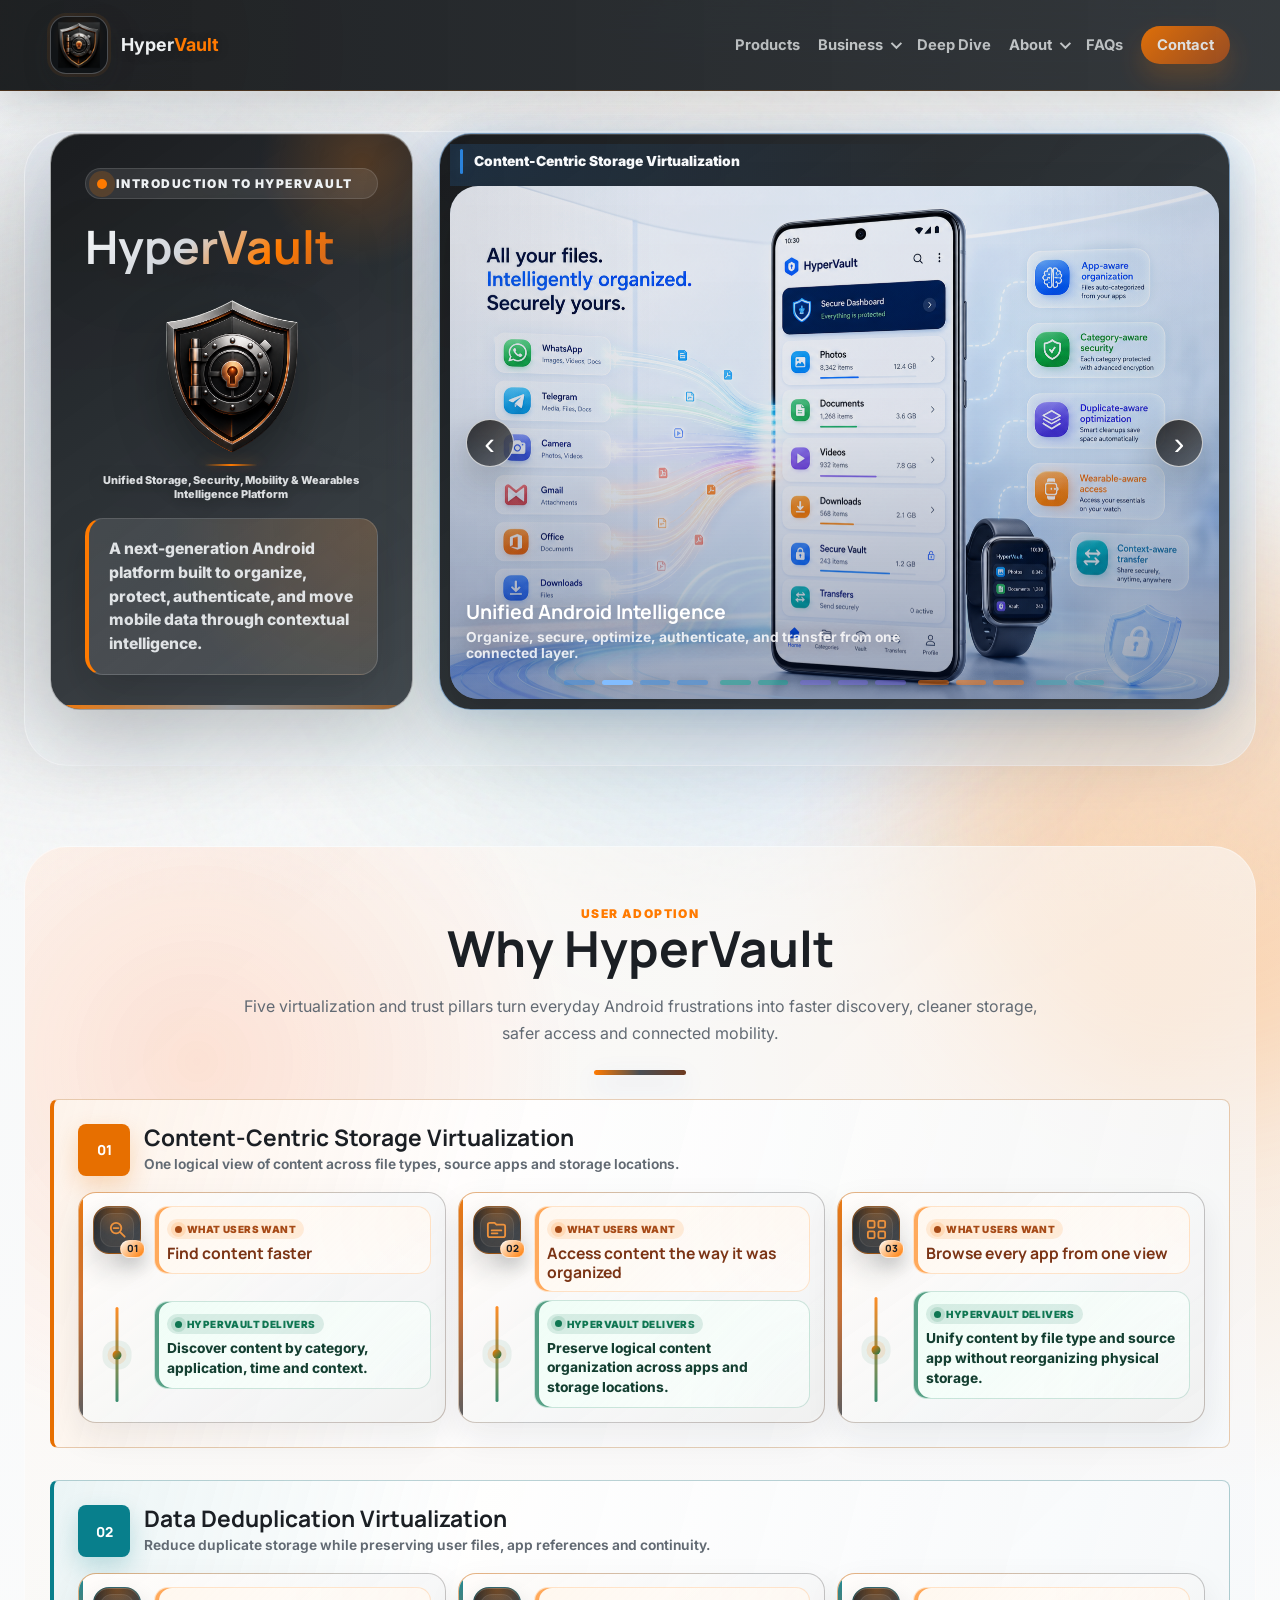
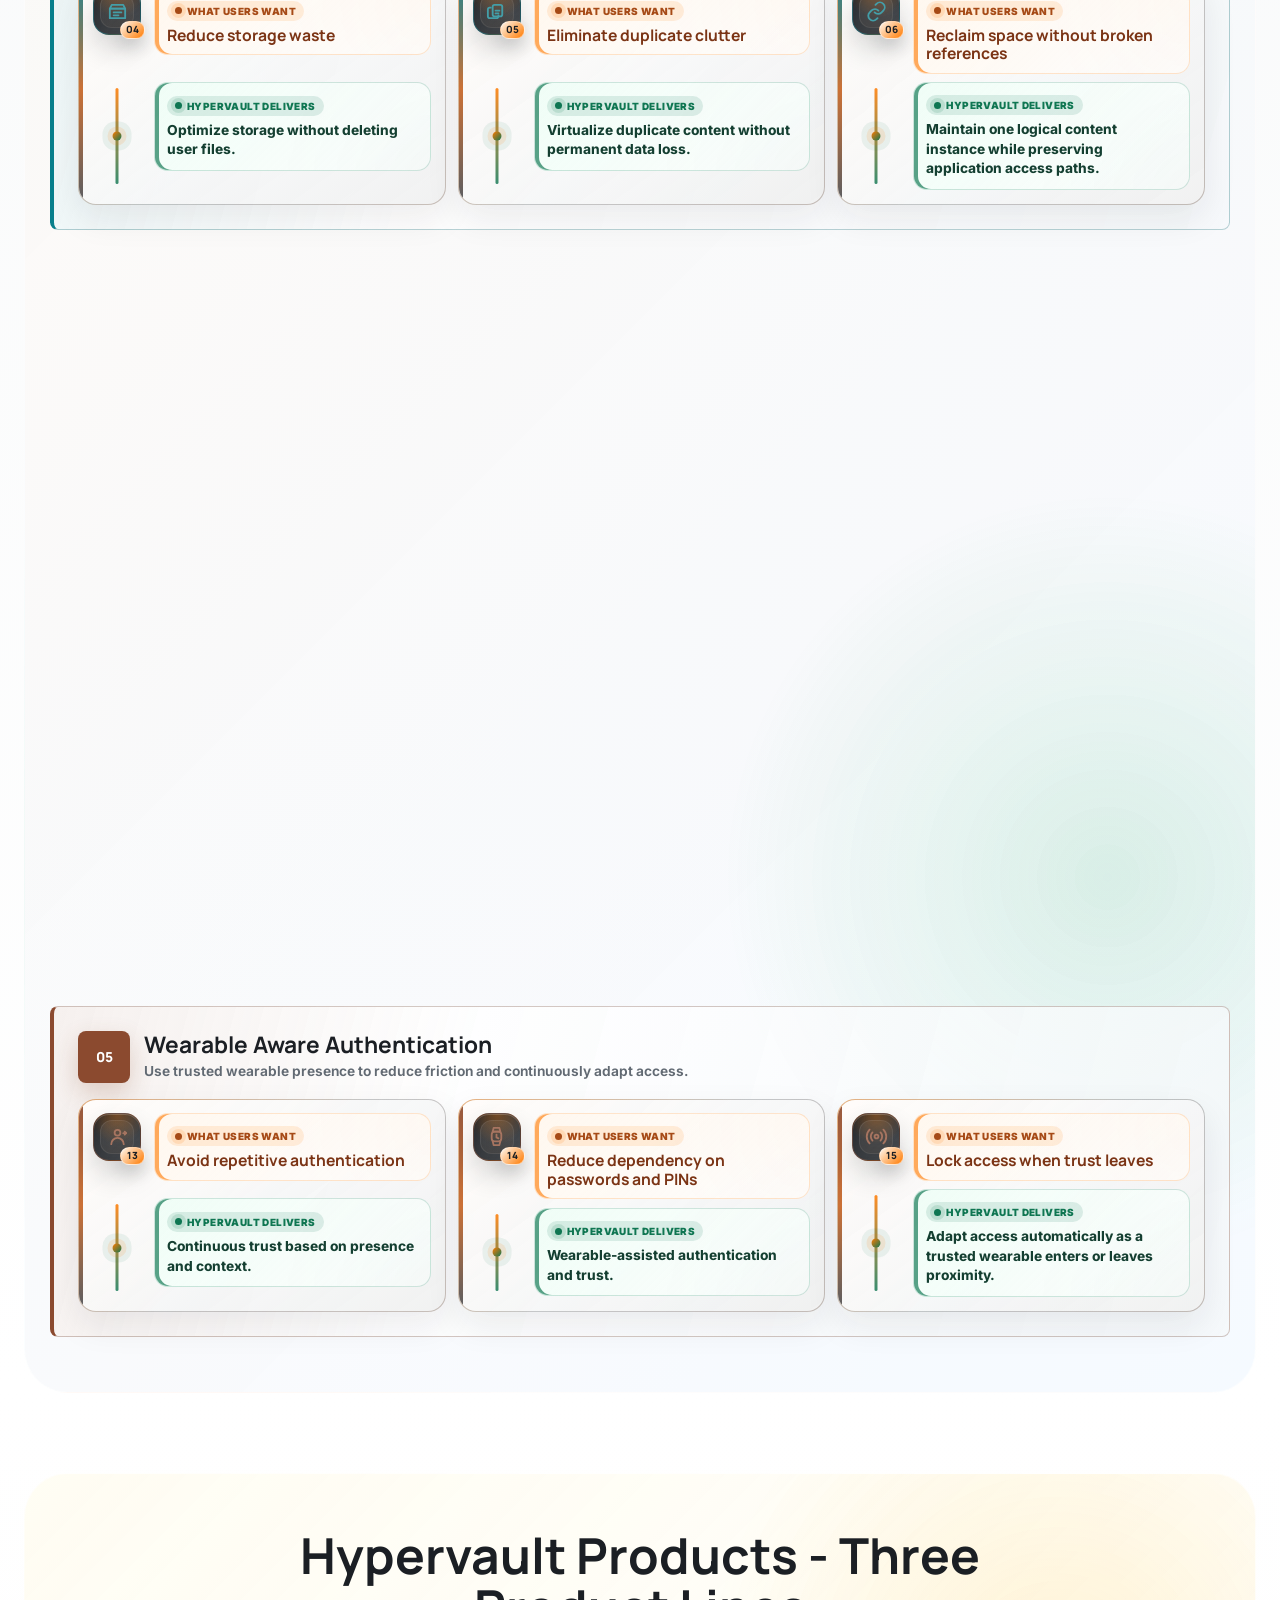
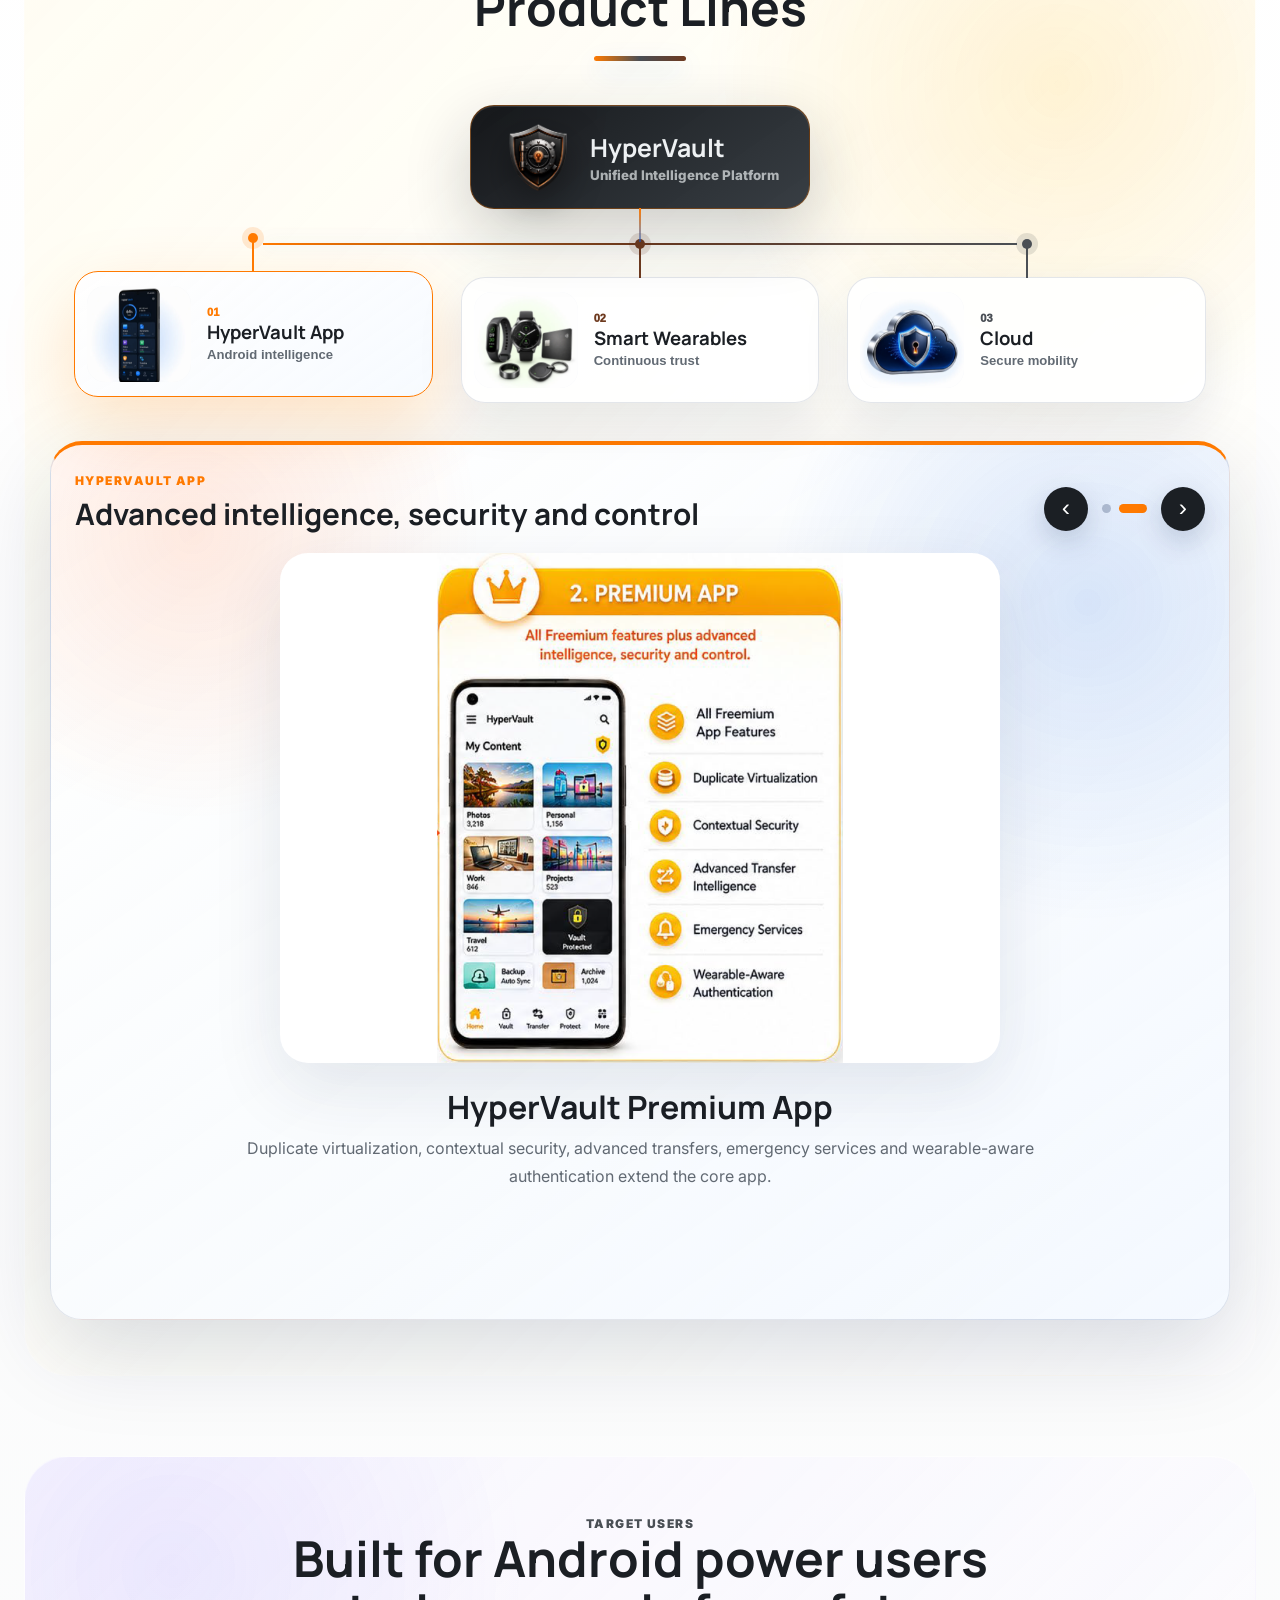
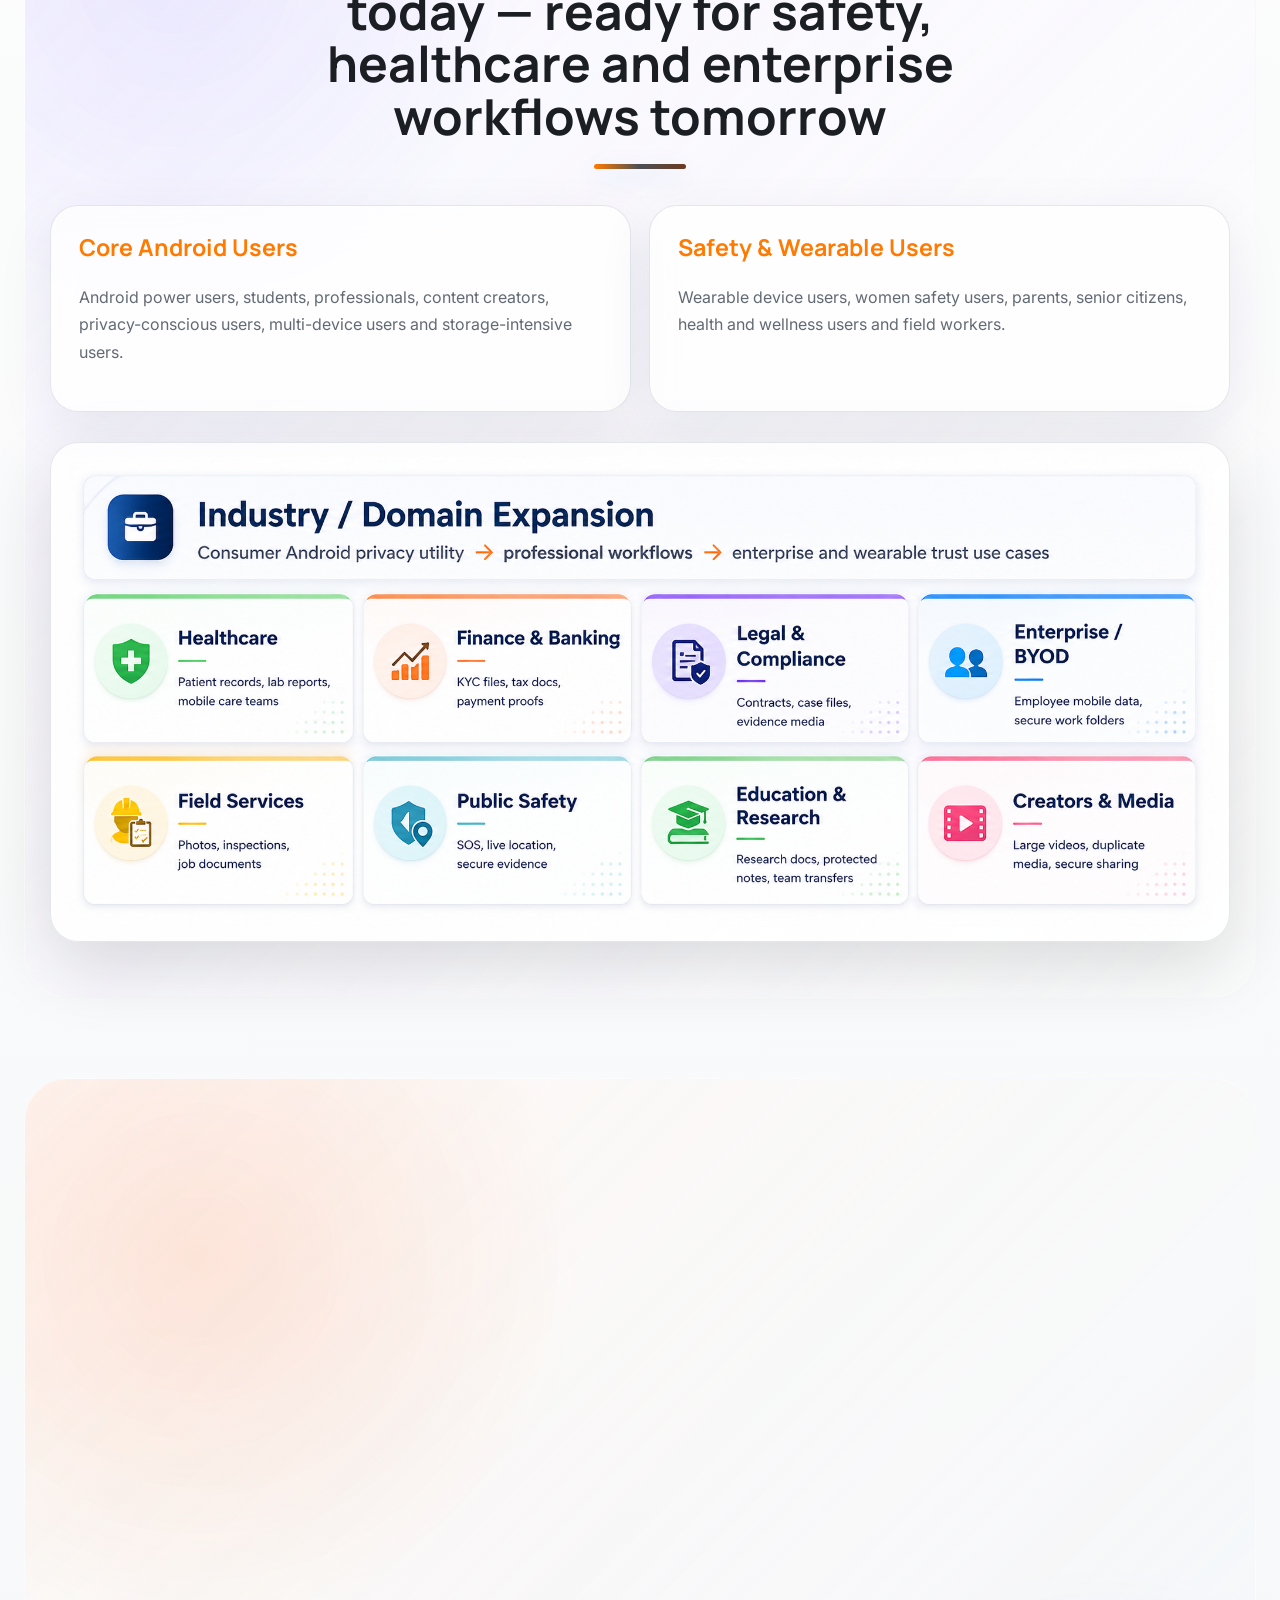
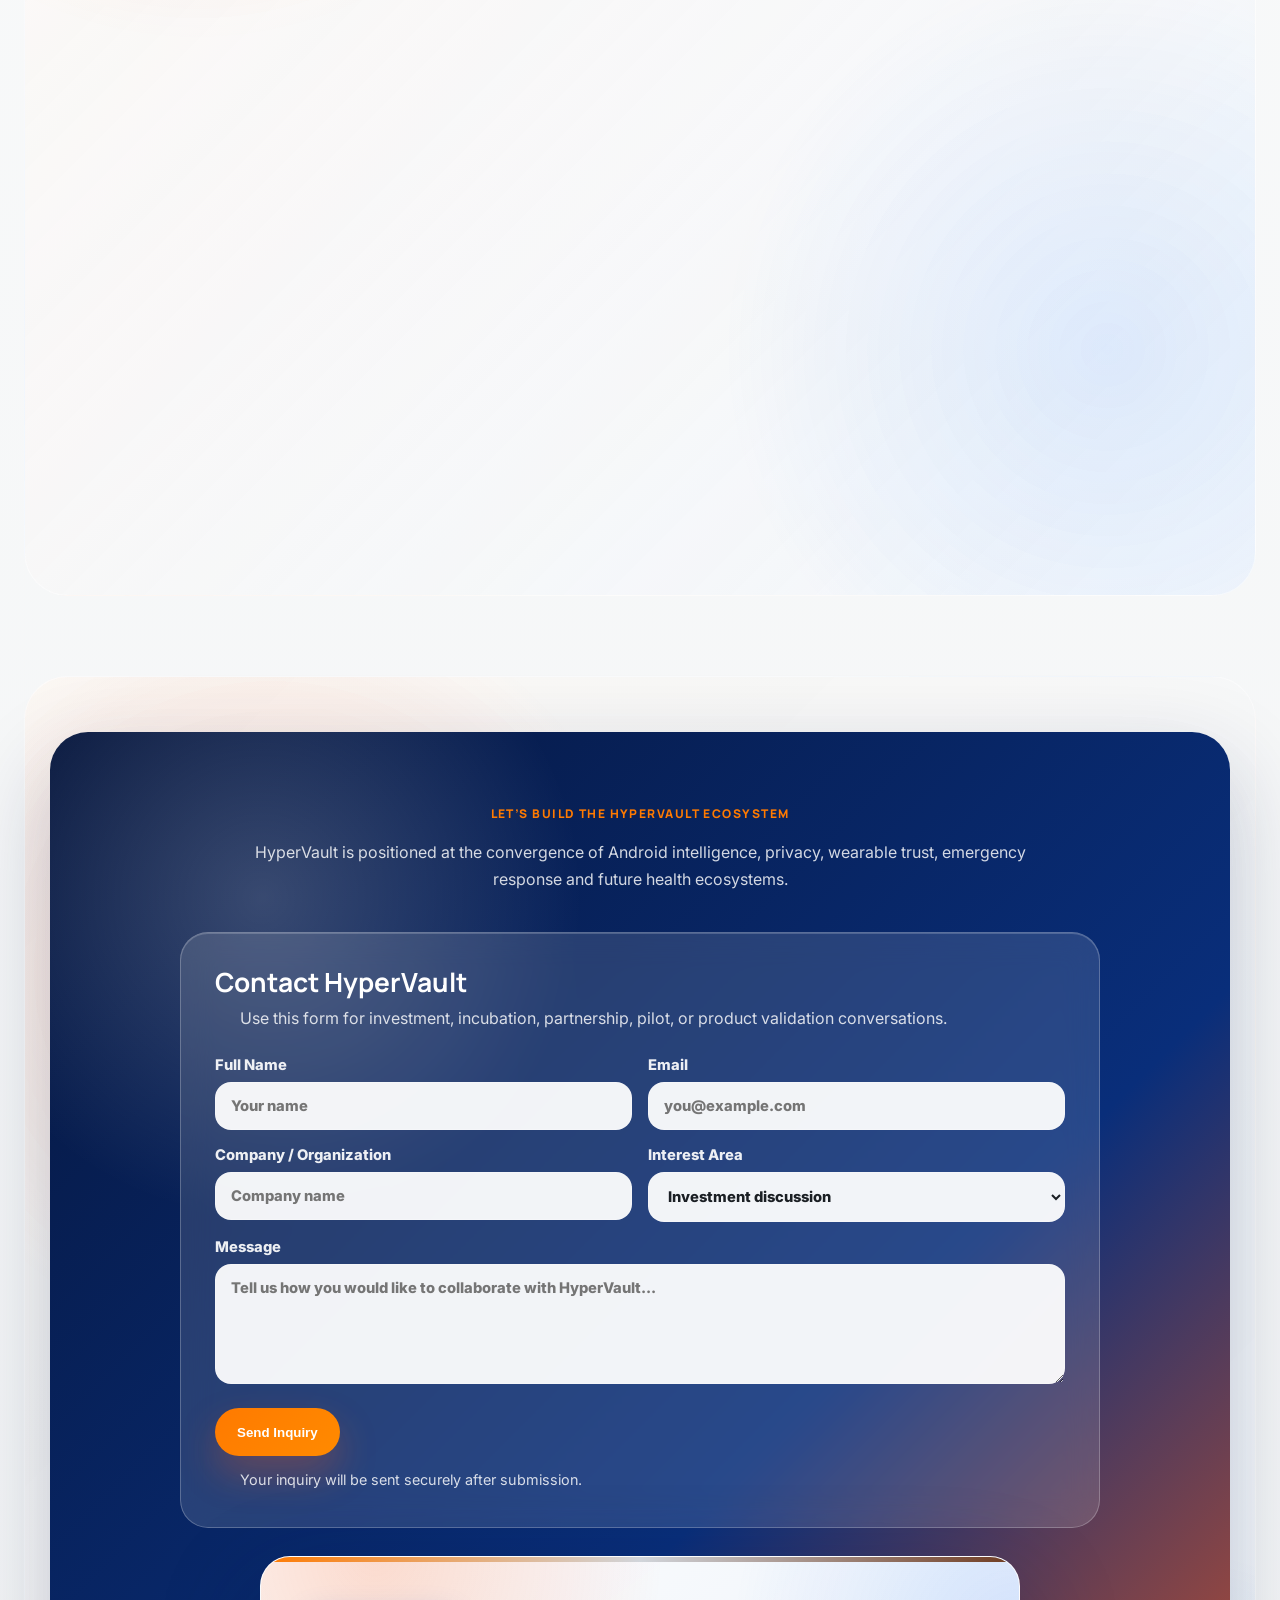
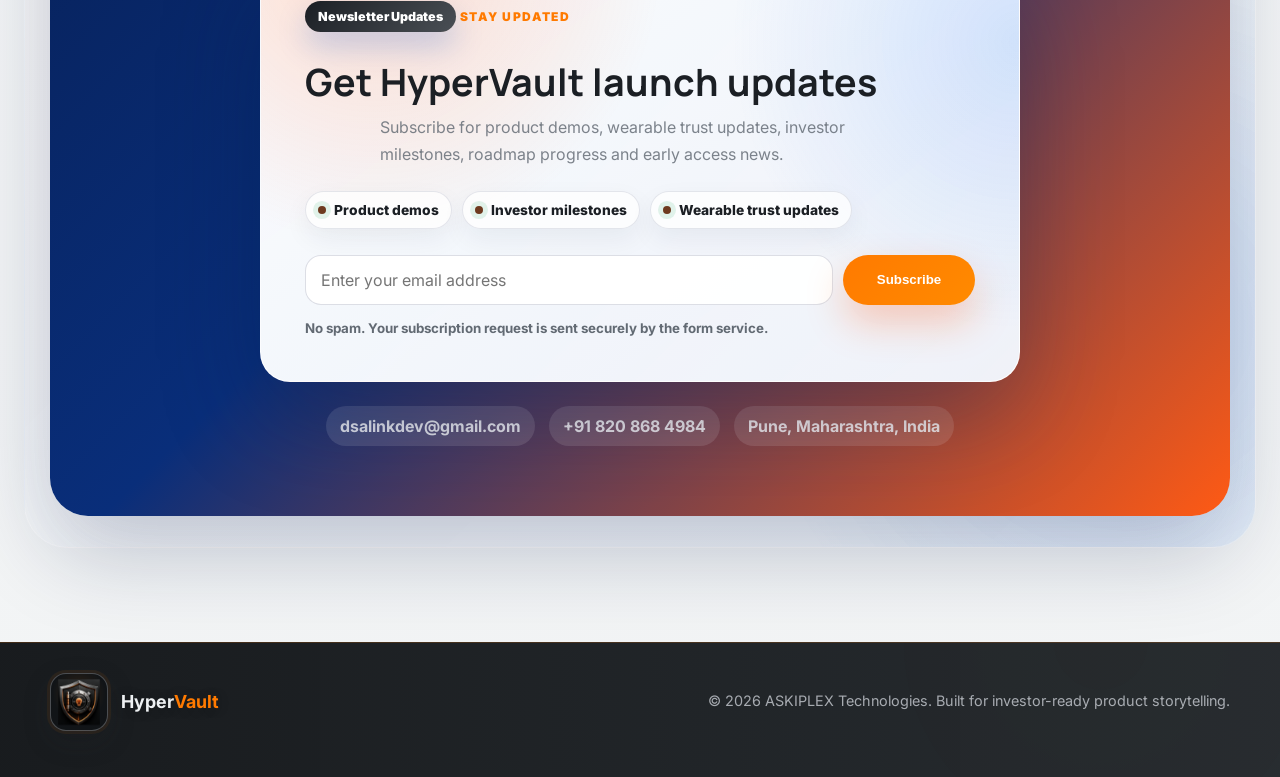
==== index.html @ c4d94394 "Hypervault slides addition and updates to product section" ====
<!DOCTYPE html>
<html lang="en">
<head>
  <meta charset="UTF-8" />
  <meta name="viewport" content="width=device-width, initial-scale=1.0" />
  <meta name="description" content="HyperVault - Intelligent Android Storage, Security, Wearable Trust & Mobility Ecosystem." />
  <title>HyperVault | Trust. Protect. Connect.</title>
  <link rel="preconnect" href="https://fonts.googleapis.com" />
  <link rel="preconnect" href="https://fonts.gstatic.com" crossorigin>
  <link rel="icon" type="image/png" href="assets/hypervault-logo-mark.png" />
  <link rel="stylesheet" href="style.css" />
</head>
<body class="home-page">
  <div id="scrollProgress" class="scroll-progress"></div>
  <div class="bg-orb orb-one"></div>
  <div class="bg-orb orb-two"></div>
  <div class="page-aurora aurora-a"></div>
  <div class="page-aurora aurora-b"></div>
  <div class="noise"></div>

  <header class="site-header" id="top">
    <nav class="nav">
      <a href="#top" class="brand" aria-label="HyperVault home">
        <span class="brand-mark"><img src="assets/hypervault-logo-mark.png" alt="" /></span>
        <span>
          <strong><span>Hyper</span><span class="brand-vault">Vault</span></strong>
        </span>
      </a>
      <button class="menu-toggle" aria-label="Open navigation" aria-expanded="false">☰</button>
      <div class="nav-links">
        <a href="#products">Products</a>
        <details class="nav-dropdown">
          <summary>
            <span>Business</span>
            <span class="nav-chevron" aria-hidden="true"></span>
          </summary>
          <div class="nav-submenu">
            <a href="business.html#market-opportunity">
              <span class="submenu-dot blue-dot"></span>
              <span>
                <strong>Market Opportunity</strong>
                <small>Software and wearables</small>
              </span>
            </a>
            <a href="business.html#business-model">
              <span class="submenu-dot green-dot"></span>
              <span>
                <strong>Business Model</strong>
                <small>Monetization path</small>
              </span>
            </a>
            <a href="business.html#investor">
              <span class="submenu-dot orange-dot"></span>
              <span>
                <strong>Investor Snapshot</strong>
                <small>Funding and progress</small>
              </span>
            </a>
          </div>
        </details>
        <a href="deep-dive.html">Deep Dive</a>
        <details class="nav-dropdown">
          <summary>
            <span>About</span>
            <span class="nav-chevron" aria-hidden="true"></span>
          </summary>
          <div class="nav-submenu">
            <a href="about.html">
              <span class="submenu-dot green-dot"></span>
              <span>
                <strong>About Us</strong>
                <small>Company vision</small>
              </span>
            </a>
            <a href="roadmap.html">
              <span class="submenu-dot blue-dot"></span>
              <span>
                <strong>Roadmap & Timeline</strong>
                <small>Milestones and plan</small>
              </span>
            </a>
            <a href="leadership.html">
              <span class="submenu-dot orange-dot"></span>
              <span>
                <strong>HyperVault - Leadership Team</strong>
                <small>Founding leadership</small>
              </span>
            </a>
            <a href="ip.html">
              <span class="submenu-dot navy-dot"></span>
              <span>
                <strong>IP · Intellectual Property</strong>
                <small>Patent portfolio</small>
              </span>
            </a>
          </div>
        </details>
        <a href="#faqs">FAQs</a>
        <a href="#contact" class="nav-cta">Contact</a>
      </div>
    </nav>
  </header>

  <main>
    <section class="hero section" aria-labelledby="hero-title">
      <div class="hero-top-grid">
      <div class="hero-copy hero-intro-stack reveal">
        <div class="hero-tech-banner">
          <div class="eyebrow hero-eyebrow">
            <span class="pulse-dot hero-pulse-dot"></span>
            Introduction to HyperVault
          </div>
          <h1 id="hero-title"><span>HyperVault</span></h1>
          <img class="hero-brand-art" src="assets/hypervault-hero-shield-transparent.png" alt="HyperVault metallic shield and secure vault emblem" />
          <p class="hero-brand-tagline">Unified Storage, Security, Mobility &amp; Wearables Intelligence Platform</p>
          <p class="hero-subheadline">A next-generation Android platform built to organize, protect, authenticate, and move mobile data through contextual intelligence.</p>
        </div>
      </div>

      <div class="hero-visual hero-carousel magic-frame reveal" data-carousel="hero">
        <div class="hero-carousel-header">
          <span data-pillar-heading aria-live="polite">Content-Centric Storage Virtualization</span>
        </div>
        <div class="hero-carousel-track">
          <article class="slide active" data-pillar="content">
            <img src="assets/pillars/hypervault-what-is-dashboard.png" alt="HyperVault mobile dashboard showing organized categories, secure vault actions, authentication, optimization, and transfer controls" />
            <div class="hero-slide-caption">
              <strong>HyperVault Pillars</strong>
              <span>Organize, secure, optimize, authenticate, and transfer from one connected layer.</span>
            </div>
          </article>
          <article class="slide" data-pillar="content">
            <img src="assets/hero/hypervault-hero-dashboard.png" alt="HyperVault mobile dashboard showing organized categories, secure vault actions, authentication, optimization, and transfer controls" />
            <div class="hero-slide-caption">
              <strong>Unified Android Intelligence</strong>
              <span>Organize, secure, optimize, authenticate, and transfer from one connected layer.</span>
            </div>
          </article>
          <article class="slide" data-pillar="security">
            <img src="assets/hero/hypervault-hero-security.png" alt="HyperVault security intelligence visual showing vault protection, trust controls, and secure access workflows" />
            <div class="hero-slide-caption">
              <strong>Security Intelligence</strong>
              <span>Protect sensitive content with contextual trust, vault behavior, and access control.</span>
            </div>
          </article>
          <article class="slide app-aware-slide" data-pillar="content">
            <img src="assets/hero/hypervault-category-app-aware-transparent.png" alt="HyperVault app-aware organization interface showing files grouped by source app and content category" />
            <div class="hero-slide-caption">
              <strong>App-aware Organization</strong>
              <span>Content is grouped by file type, source app, and daily mobile context.</span>
            </div>
          </article>
          <article class="slide smart-discovery-slide" data-pillar="content">
            <img src="assets/hero/hypervault-smart-discovery-layer.png" alt="HyperVault smart discovery layer connecting categorized files to app-source awareness, category intelligence, duplicate awareness, wearable trust, and cross-platform transfer" />
            <div class="smart-discovery-copy">
              <h3>HyperVault</h3>
              <p class="smart-discovery-value">
                <span>Smart Discovery.</span>
                <strong>Beyond Folder Browsing.</strong>
              </p>
              <p class="smart-discovery-description">AI-powered discovery that understands where files come from, what they contain, and how they connect.</p>
            </div>
            <div class="hero-slide-caption">
              <strong>From Folder Browsing to Smart File Discovery</strong>
              <span>Know where content came from, what it contains, what can be cleaned, and where it can move next.</span>
            </div>
          </article>
          <article class="slide context-intelligence-slide" data-pillar="security">
            <img src="assets/hero/hypervault-context-aware-intelligence.png" alt="HyperVault context-aware intelligence evaluating images, documents, videos, voice, communications, downloads, and people before applying trusted mobile actions" />
            <div class="smart-discovery-copy context-intelligence-copy">
              <h3>HyperVault</h3>
              <p class="smart-discovery-value">
                <span>Context-Aware Intelligence.</span>
                <strong>Makes Mobile Context-Aware.</strong>
              </p>
              <p class="smart-discovery-description">HyperVault understands content, app source, user intent, and trust signals to select safer actions for every mobile moment.</p>
            </div>
            <div class="hero-slide-caption context-intelligence-caption">
              <strong>Context-Aware Intelligence</strong>
              <span>HyperVault makes mobile context-aware by adapting protection and actions to content, source, trust, and real-time intent.</span>
            </div>
          </article>
          <article class="slide secure-transfer-slide" data-pillar="mobility">
            <div class="secure-transfer-stage">
              <div class="secure-transfer-copy">
                <h3>Category-Aware Secure</h3>
                <strong>Transfer.</strong>
                <p>Move content by category and app source with encrypted delivery across trusted mobiles and browsers.</p>
                <div class="secure-transfer-routes" aria-label="Secure transfer routes">
                  <span>Mobile → Mobile</span>
                  <span>Mobile → Browser</span>
                </div>
              </div>
              <figure class="secure-transfer-visual">
                <img src="assets/hero/hypervault-category-aware-secure-transfer-hd.png" alt="HyperVault category-aware secure transfer showing encrypted mobile-to-mobile delivery and QR-connected mobile-to-browser delivery for PDFs, office files, WhatsApp media, and secure vault files" />
              </figure>
            </div>
            <div class="hero-slide-caption secure-transfer-caption">
              <strong>Category-Aware Secure Transfer</strong>
              <span>Send the right content through the right trusted route with encryption and source context preserved.</span>
            </div>
          </article>
          <article class="slide" data-pillar="security">
            <img src="assets/hero/hypervault-category-security.png" alt="HyperVault category-aware security dashboard showing protected files and secure vault controls" />
            <div class="hero-slide-caption">
              <strong>Category-aware Security</strong>
              <span>Protection adapts around sensitive content, vault behavior, and trust state.</span>
            </div>
          </article>
          <article class="slide" data-pillar="deduplication">
            <img src="assets/hero/hypervault-category-duplicates.png" alt="HyperVault duplicate optimization interface showing duplicate groups and storage recovery insights" />
            <div class="hero-slide-caption">
              <strong>Duplicate-aware Optimization</strong>
              <span>Reduce storage waste while preserving content continuity and user confidence.</span>
            </div>
          </article>
          <article class="slide duplicate-story-slide" data-pillar="deduplication">
            <div class="duplicate-story-stage">
              <figure class="duplicate-story-visual duplicate-story-primary">
                <img src="assets/hero/hypervault-duplicates-to-trust.png" alt="HyperVault transformation from messy duplicate files and storage clutter to optimized protected content and cleaner trusted storage" />
              </figure>
              <figure class="duplicate-story-visual duplicate-story-saving">
                <span class="duplicate-saving-kicker">Storage impact</span>
                <img src="assets/hero/hypervault-duplicate-storage-saved.png" alt="HyperVault optimized storage showing duplicate use reduced from 128 GB to 42 GB and 86 GB saved" />
              </figure>
            </div>
            <div class="hero-slide-caption duplicate-story-caption">
              <strong>From Duplicate Clutter to Trusted Continuity</strong>
              <span>Reduce duplicate storage from 128 GB to 42 GB while keeping content continuously available.</span>
            </div>
          </article>
          <article class="slide" data-pillar="wearable">
            <img src="assets/hero/hypervault-category-wearable.png" alt="HyperVault wearable-aware access interface showing trusted wearable authentication and connected access signals" />
            <div class="hero-slide-caption">
              <strong>Wearable-aware Access</strong>
              <span>Use wearable trust signals for proximity, authentication, and safer access decisions.</span>
            </div>
          </article>
          <article class="slide wearable-ecosystem-slide" data-pillar="wearable">
            <div class="wearable-ecosystem-stage">
              <img src="assets/hero/hypervault-wearable-trust-emergency-transparent.png" alt="HyperVault wearable trust and emergency ecosystem showing one-tap SOS, trusted contact alerts, live location and media sharing, proximity unlock, a secure phone, smart ring and smart watch" />
            </div>
            <div class="hero-slide-caption wearable-ecosystem-caption">
              <strong>Wearable Trust &amp; Emergency Ecosystem</strong>
              <span>A trusted wearable acts like a silent security key. If the user is nearby, access becomes seamless. In an emergency, the wearable can trigger communication, evidence sharing, and location updates.</span>
            </div>
          </article>
          <article class="slide" data-pillar="mobility">
            <img src="assets/hero/hypervault-category-transfer.png" alt="HyperVault context-aware transfer screen showing secure file movement across trusted devices" />
            <div class="hero-slide-caption">
              <strong>Context-aware Transfer</strong>
              <span>Move files with structure, security context, and destination trust intact.</span>
            </div>
          </article>
          <article class="slide" data-pillar="mobility">
            <img src="assets/hero/hypervault-hero-mobility.png" alt="HyperVault mobility intelligence visual showing smart file movement, transfers, and connected device workflows" />
            <div class="hero-slide-caption">
              <strong>Mobility Intelligence</strong>
              <span>Preserve organization and trust context as content moves across devices and workflows.</span>
            </div>
          </article>
          <button class="hero-slider-arrow hero-slider-prev" type="button" aria-label="Previous HyperVault intelligence slide" data-prev>‹</button>
          <button class="hero-slider-arrow hero-slider-next" type="button" aria-label="Next HyperVault intelligence slide" data-next>›</button>
          <div class="hero-story-dots" data-dots aria-label="Jump to HyperVault Intelligence slide"></div>
        </div>
      </div>
      </div>

    </section>

    <section class="section adoption-section" aria-labelledby="adoption-title">
      <div class="section-heading centered reveal">
        <span class="eyebrow orange">User Adoption</span>
        <h2 id="adoption-title">Why HyperVault</h2>
        <p>Five virtualization and trust pillars turn everyday Android frustrations into faster discovery, cleaner storage, safer access and connected mobility.</p>
      </div>

      <svg class="icon-sprite" aria-hidden="true" focusable="false">
        <symbol id="adoption-icon-search" viewBox="0 0 24 24">
          <circle cx="10.5" cy="10.5" r="5.5"></circle>
          <path d="m15 15 4.5 4.5"></path>
          <path d="M8 10.5h5"></path>
        </symbol>
        <symbol id="adoption-icon-storage" viewBox="0 0 24 24">
          <path d="M6 5h12l2 4H4l2-4Z"></path>
          <path d="M4 9h16v10H4V9Z"></path>
          <path d="M8 13h8"></path>
          <path d="M8 16h5"></path>
        </symbol>
        <symbol id="adoption-icon-duplicate" viewBox="0 0 24 24">
          <rect x="8" y="5" width="10" height="12" rx="2"></rect>
          <path d="M6 8H5a2 2 0 0 0-2 2v7a2 2 0 0 0 2 2h7a2 2 0 0 0 2-2v-1"></path>
          <path d="M11 11h4"></path>
          <path d="M11 14h3"></path>
        </symbol>
        <symbol id="adoption-icon-shield" viewBox="0 0 24 24">
          <path d="M12 3 19 6v5c0 4.4-2.8 8.1-7 10-4.2-1.9-7-5.6-7-10V6l7-3Z"></path>
          <path d="m9 12 2 2 4-5"></path>
        </symbol>
        <symbol id="adoption-icon-trust" viewBox="0 0 24 24">
          <path d="M12 11a3 3 0 1 0 0-6 3 3 0 0 0 0 6Z"></path>
          <path d="M5.5 20a6.5 6.5 0 0 1 13 0"></path>
          <path d="M18 8.5h3"></path>
          <path d="m19.5 7 1.5 1.5-1.5 1.5"></path>
        </symbol>
        <symbol id="adoption-icon-transfer" viewBox="0 0 24 24">
          <path d="M6 7h12"></path>
          <path d="m15 4 3 3-3 3"></path>
          <path d="M18 17H6"></path>
          <path d="m9 14-3 3 3 3"></path>
        </symbol>
        <symbol id="adoption-icon-lock" viewBox="0 0 24 24">
          <rect x="5" y="10" width="14" height="10" rx="2"></rect>
          <path d="M8 10V7a4 4 0 0 1 8 0v3"></path>
          <path d="M12 14v3"></path>
        </symbol>
        <symbol id="adoption-icon-folder" viewBox="0 0 24 24">
          <path d="M3 7a2 2 0 0 1 2-2h5l2 2h7a2 2 0 0 1 2 2v9a2 2 0 0 1-2 2H5a2 2 0 0 1-2-2V7Z"></path>
          <path d="M7 13h10"></path>
          <path d="M7 16h6"></path>
        </symbol>
        <symbol id="adoption-icon-alert" viewBox="0 0 24 24">
          <path d="M12 4 3 20h18L12 4Z"></path>
          <path d="M12 9v5"></path>
          <path d="M12 17h.01"></path>
        </symbol>
        <symbol id="adoption-icon-workflow" viewBox="0 0 24 24">
          <rect x="4" y="4" width="6" height="6" rx="1.5"></rect>
          <rect x="14" y="4" width="6" height="6" rx="1.5"></rect>
          <rect x="9" y="14" width="6" height="6" rx="1.5"></rect>
          <path d="M10 7h4"></path>
          <path d="M12 10v4"></path>
        </symbol>
        <symbol id="adoption-icon-wearable" viewBox="0 0 24 24">
          <path d="M9 3h6l1 4H8l1-4Z"></path>
          <rect x="7" y="7" width="10" height="10" rx="3"></rect>
          <path d="m8 17 1 4h6l1-4"></path>
          <path d="M12 10v3l2 1"></path>
        </symbol>
        <symbol id="adoption-icon-access" viewBox="0 0 24 24">
          <path d="M2.5 12s3.5-6 9.5-6 9.5 6 9.5 6-3.5 6-9.5 6-9.5-6-9.5-6Z"></path>
          <circle cx="12" cy="12" r="3"></circle>
          <path d="m15 5 2-2"></path>
        </symbol>
        <symbol id="adoption-icon-category" viewBox="0 0 24 24">
          <rect x="3" y="3" width="7" height="7" rx="1.5"></rect>
          <rect x="14" y="3" width="7" height="7" rx="1.5"></rect>
          <rect x="3" y="14" width="7" height="7" rx="1.5"></rect>
          <rect x="14" y="14" width="7" height="7" rx="1.5"></rect>
        </symbol>
        <symbol id="adoption-icon-link" viewBox="0 0 24 24">
          <path d="M10 13a5 5 0 0 0 7.1.1l2-2a5 5 0 0 0-7.1-7.1l-1.1 1.1"></path>
          <path d="M14 11a5 5 0 0 0-7.1-.1l-2 2A5 5 0 0 0 12 20l1.1-1.1"></path>
        </symbol>
        <symbol id="adoption-icon-proximity" viewBox="0 0 24 24">
          <circle cx="12" cy="12" r="2"></circle>
          <path d="M7.8 7.8a6 6 0 0 0 0 8.4"></path>
          <path d="M16.2 7.8a6 6 0 0 1 0 8.4"></path>
          <path d="M4.8 4.8a10.2 10.2 0 0 0 0 14.4"></path>
          <path d="M19.2 4.8a10.2 10.2 0 0 1 0 14.4"></path>
        </symbol>
      </svg>

      <div class="adoption-pillars">
        <section class="adoption-pillar-group reveal" aria-labelledby="adoption-storage-title">
          <header class="adoption-pillar-heading">
            <span>01</span>
            <div><h3 id="adoption-storage-title">Content-Centric Storage Virtualization</h3><p>One logical view of content across file types, source apps and storage locations.</p></div>
          </header>
          <div class="adoption-grid">
            <article class="adoption-card reveal">
              <span class="adoption-icon" aria-hidden="true"><svg><use href="#adoption-icon-search"></use></svg><span class="adoption-number">01</span></span>
              <div><small>What users want</small><h3>Find content faster</h3></div>
              <div class="adoption-divider" aria-hidden="true"></div>
              <div><small>HyperVault delivers</small><p>Discover content by category, application, time and context.</p></div>
            </article>
            <article class="adoption-card reveal">
              <span class="adoption-icon" aria-hidden="true"><svg><use href="#adoption-icon-folder"></use></svg><span class="adoption-number">02</span></span>
              <div><small>What users want</small><h3>Access content the way it was organized</h3></div>
              <div class="adoption-divider" aria-hidden="true"></div>
              <div><small>HyperVault delivers</small><p>Preserve logical content organization across apps and storage locations.</p></div>
            </article>
            <article class="adoption-card reveal">
              <span class="adoption-icon" aria-hidden="true"><svg><use href="#adoption-icon-category"></use></svg><span class="adoption-number">03</span></span>
              <div><small>What users want</small><h3>Browse every app from one view</h3></div>
              <div class="adoption-divider" aria-hidden="true"></div>
              <div><small>HyperVault delivers</small><p>Unify content by file type and source app without reorganizing physical storage.</p></div>
            </article>
          </div>
        </section>

        <section class="adoption-pillar-group reveal" aria-labelledby="adoption-dedup-title">
          <header class="adoption-pillar-heading">
            <span>02</span>
            <div><h3 id="adoption-dedup-title">Data Deduplication Virtualization</h3><p>Reduce duplicate storage while preserving user files, app references and continuity.</p></div>
          </header>
          <div class="adoption-grid">
            <article class="adoption-card reveal">
              <span class="adoption-icon" aria-hidden="true"><svg><use href="#adoption-icon-storage"></use></svg><span class="adoption-number">04</span></span>
              <div><small>What users want</small><h3>Reduce storage waste</h3></div>
              <div class="adoption-divider" aria-hidden="true"></div>
              <div><small>HyperVault delivers</small><p>Optimize storage without deleting user files.</p></div>
            </article>
            <article class="adoption-card reveal">
              <span class="adoption-icon" aria-hidden="true"><svg><use href="#adoption-icon-duplicate"></use></svg><span class="adoption-number">05</span></span>
              <div><small>What users want</small><h3>Eliminate duplicate clutter</h3></div>
              <div class="adoption-divider" aria-hidden="true"></div>
              <div><small>HyperVault delivers</small><p>Virtualize duplicate content without permanent data loss.</p></div>
            </article>
            <article class="adoption-card reveal">
              <span class="adoption-icon" aria-hidden="true"><svg><use href="#adoption-icon-link"></use></svg><span class="adoption-number">06</span></span>
              <div><small>What users want</small><h3>Reclaim space without broken references</h3></div>
              <div class="adoption-divider" aria-hidden="true"></div>
              <div><small>HyperVault delivers</small><p>Maintain one logical content instance while preserving application access paths.</p></div>
            </article>
          </div>
        </section>

        <section class="adoption-pillar-group reveal" aria-labelledby="adoption-security-title">
          <header class="adoption-pillar-heading">
            <span>03</span>
            <div><h3 id="adoption-security-title">Contextual Security Virtualization</h3><p>Apply protection according to content sensitivity, user context and trust state.</p></div>
          </header>
          <div class="adoption-grid">
            <article class="adoption-card reveal">
              <span class="adoption-icon" aria-hidden="true"><svg><use href="#adoption-icon-shield"></use></svg><span class="adoption-number">07</span></span>
              <div><small>What users want</small><h3>Secure content without inconvenience</h3></div>
              <div class="adoption-divider" aria-hidden="true"></div>
              <div><small>HyperVault delivers</small><p>Protect content without breaking gallery and application workflows.</p></div>
            </article>
            <article class="adoption-card reveal">
              <span class="adoption-icon" aria-hidden="true"><svg><use href="#adoption-icon-lock"></use></svg><span class="adoption-number">08</span></span>
              <div><small>What users want</small><h3>Protect sensitive content automatically</h3></div>
              <div class="adoption-divider" aria-hidden="true"></div>
              <div><small>HyperVault delivers</small><p>Context-aware security and access control.</p></div>
            </article>
            <article class="adoption-card reveal">
              <span class="adoption-icon" aria-hidden="true"><svg><use href="#adoption-icon-access"></use></svg><span class="adoption-number">09</span></span>
              <div><small>What users want</small><h3>Stay protected while keeping content accessible</h3></div>
              <div class="adoption-divider" aria-hidden="true"></div>
              <div><small>HyperVault delivers</small><p>Security without hiding, relocating or isolating files.</p></div>
            </article>
          </div>
        </section>

        <section class="adoption-pillar-group reveal" aria-labelledby="adoption-mobility-title">
          <header class="adoption-pillar-heading">
            <span>04</span>
            <div><h3 id="adoption-mobility-title">Data Mobility Virtualization</h3><p>Move content and emergency context across trusted destinations without losing structure.</p></div>
          </header>
          <div class="adoption-grid">
            <article class="adoption-card reveal">
              <span class="adoption-icon" aria-hidden="true"><svg><use href="#adoption-icon-transfer"></use></svg><span class="adoption-number">10</span></span>
              <div><small>What users want</small><h3>Move content without losing context</h3></div>
              <div class="adoption-divider" aria-hidden="true"></div>
              <div><small>HyperVault delivers</small><p>Preserve content relationships during transfers.</p></div>
            </article>
            <article class="adoption-card reveal">
              <span class="adoption-icon" aria-hidden="true"><svg><use href="#adoption-icon-alert"></use></svg><span class="adoption-number">11</span></span>
              <div><small>What users want</small><h3>Get help quickly during emergencies</h3></div>
              <div class="adoption-divider" aria-hidden="true"></div>
              <div><small>HyperVault delivers</small><p>One-tap emergency activation and automated communication.</p></div>
            </article>
            <article class="adoption-card reveal">
              <span class="adoption-icon" aria-hidden="true"><svg><use href="#adoption-icon-workflow"></use></svg><span class="adoption-number">12</span></span>
              <div><small>What users want</small><h3>Avoid switching between apps in emergencies</h3></div>
              <div class="adoption-divider" aria-hidden="true"></div>
              <div><small>HyperVault delivers</small><p>Automate evidence collection, location sharing and notifications as one workflow.</p></div>
            </article>
          </div>
        </section>

        <section class="adoption-pillar-group reveal" aria-labelledby="adoption-wearable-title">
          <header class="adoption-pillar-heading">
            <span>05</span>
            <div><h3 id="adoption-wearable-title">Wearable Aware Authentication</h3><p>Use trusted wearable presence to reduce friction and continuously adapt access.</p></div>
          </header>
          <div class="adoption-grid">
            <article class="adoption-card reveal">
              <span class="adoption-icon" aria-hidden="true"><svg><use href="#adoption-icon-trust"></use></svg><span class="adoption-number">13</span></span>
              <div><small>What users want</small><h3>Avoid repetitive authentication</h3></div>
              <div class="adoption-divider" aria-hidden="true"></div>
              <div><small>HyperVault delivers</small><p>Continuous trust based on presence and context.</p></div>
            </article>
            <article class="adoption-card reveal">
              <span class="adoption-icon" aria-hidden="true"><svg><use href="#adoption-icon-wearable"></use></svg><span class="adoption-number">14</span></span>
              <div><small>What users want</small><h3>Reduce dependency on passwords and PINs</h3></div>
              <div class="adoption-divider" aria-hidden="true"></div>
              <div><small>HyperVault delivers</small><p>Wearable-assisted authentication and trust.</p></div>
            </article>
            <article class="adoption-card reveal">
              <span class="adoption-icon" aria-hidden="true"><svg><use href="#adoption-icon-proximity"></use></svg><span class="adoption-number">15</span></span>
              <div><small>What users want</small><h3>Lock access when trust leaves</h3></div>
              <div class="adoption-divider" aria-hidden="true"></div>
              <div><small>HyperVault delivers</small><p>Adapt access automatically as a trusted wearable enters or leaves proximity.</p></div>
            </article>
          </div>
        </section>
      </div>
    </section>

    <section class="section products" id="products">
      <div class="section-heading centered reveal">
        <h2>Hypervault Products - Three Product Lines</h2>
      </div>

      <div class="product-ecosystem-shell reveal" data-product-ecosystem>
        <div class="ecosystem-hierarchy" aria-label="HyperVault product hierarchy">
          <div class="ecosystem-root">
            <span class="ecosystem-root-mark"><img src="assets/hypervault-hero-shield-transparent.png" alt="" /></span>
            <span><strong>HyperVault</strong><small>Unified Intelligence Platform</small></span>
          </div>
          <div class="ecosystem-branches" role="tablist" aria-label="Product ecosystem categories">
            <button class="ecosystem-branch active" type="button" role="tab" aria-selected="true" aria-controls="product-panel-app" id="product-tab-app" data-product-tab="app">
              <span class="ecosystem-node-media"><img src="assets/products/hierarchy/hypervault-app-phone.webp" alt="HyperVault Android app displayed on a mobile phone" /></span>
              <span class="ecosystem-node-copy"><small>01</small><strong>HyperVault App</strong><span>Android intelligence</span></span>
            </button>
            <button class="ecosystem-branch" type="button" role="tab" aria-selected="false" aria-controls="product-panel-wearables" id="product-tab-wearables" data-product-tab="wearables">
              <span class="ecosystem-node-media"><img src="assets/products/hierarchy/smart-wearables.webp" alt="Collection of smart wearable devices including a ring, band, watch, card and keychain" /></span>
              <span class="ecosystem-node-copy"><small>02</small><strong>Smart Wearables</strong><span>Continuous trust</span></span>
            </button>
            <button class="ecosystem-branch" type="button" role="tab" aria-selected="false" aria-controls="product-panel-cloud" id="product-tab-cloud" data-product-tab="cloud">
              <span class="ecosystem-node-media"><img src="assets/products/hierarchy/secure-cloud.webp" alt="Secure cloud storage symbol with integrated shield protection" /></span>
              <span class="ecosystem-node-copy"><small>03</small><strong>Cloud</strong><span>Secure mobility</span></span>
            </button>
          </div>
        </div>

        <div class="ecosystem-panels">
          <section class="ecosystem-panel active" id="product-panel-app" role="tabpanel" aria-labelledby="product-tab-app" data-product-panel="app">
            <div class="product-line-carousel product-category-carousel magic-frame" data-carousel="product-line">
              <div class="product-line-header">
                <div><span class="eyebrow orange">HyperVault App</span><h3>Android storage intelligence for every stage of the user journey</h3></div>
                <div class="carousel-controls compact"><button aria-label="Previous HyperVault App slide" data-prev>‹</button><div class="dots" data-dots></div><button aria-label="Next HyperVault App slide" data-next>›</button></div>
              </div>
              <div class="carousel-track product-line-track">
                <article class="slide active product-line-slide" data-product-category="HyperVault App" data-product-subtitle="Essential organization, discovery and file mobility">
                  <img src="assets/hd/products/hypervault-freemium-app.png" alt="HyperVault Freemium Android app product capabilities" />
                  <div class="slide-copy"><h3>HyperVault Freemium App</h3><p>Content-centric exploration, file management, organization and essential transfer tools create an accessible starting point for every Android user.</p></div>
                </article>
                <article class="slide product-line-slide" data-product-category="HyperVault App" data-product-subtitle="Advanced intelligence, security and control">
                  <img src="assets/hd/products/hypervault-premium-app.png" alt="HyperVault Premium Android app product capabilities" />
                  <div class="slide-copy"><h3>HyperVault Premium App</h3><p>Duplicate virtualization, contextual security, advanced transfers, emergency services and wearable-aware authentication extend the core app.</p></div>
                </article>

              </div>
            </div>
          </section>

          <section class="ecosystem-panel" id="product-panel-wearables" role="tabpanel" aria-labelledby="product-tab-wearables" data-product-panel="wearables" hidden>
            <div class="product-line-carousel product-category-carousel magic-frame" data-carousel="product-line">
              <div class="product-line-header">
                <div><span class="eyebrow green">Wearable Product Line</span><h3>Trust devices designed for real-world access, safety and continuity</h3></div>
                <div class="carousel-controls compact"><button aria-label="Previous wearable product slide" data-prev>‹</button><div class="dots" data-dots></div><button aria-label="Next wearable product slide" data-next>›</button></div>
              </div>
              <div class="carousel-track product-line-track">
                <article class="slide active product-line-slide" data-product-category="Wearable Product Line" data-product-subtitle="Secure, discreet and always with the user"><img src="assets/hd/product-line/smart-ring.png" alt="HyperVault Smart Rings for secure discreet wearable trust" /><div class="slide-copy"><h3>Smart Rings</h3><p>Discreet wearable trust for everyday authentication, proximity intelligence and emergency activation moments.</p></div></article>
                <article class="slide product-line-slide" data-product-category="Wearable Product Line" data-product-subtitle="Continuous authentication and health-aware trust"><img src="assets/hd/product-line/smart-bands.png" alt="HyperVault Smart Bands for continuous authentication" /><div class="slide-copy"><h3>Smart Bands</h3><p>Continuous authentication and health-aware trust signals for users who need always-on wearable context.</p></div></article>
                <article class="slide product-line-slide" data-product-category="Wearable Product Line" data-product-subtitle="Real-time alerts, trusted actions and quick response"><img src="assets/hd/product-line/smart-watches.png" alt="HyperVault Smart Watches for alerts and trusted actions" /><div class="slide-copy"><h3>Smart Watches</h3><p>Real-time alerts, trusted actions and quick response surfaces for safety, access and contextual intelligence.</p></div></article>
                <article class="slide product-line-slide" data-product-category="Wearable Product Line" data-product-subtitle="Always-with-you trusted access"><img src="assets/hd/product-line/smart-keychains.png" alt="HyperVault Smart Keychains for one-tap trusted access" /><div class="slide-copy"><h3>Smart Keychains</h3><p>One-tap access, fallback authentication and simple emergency trigger patterns in an always-with-you form.</p></div></article>
                <article class="slide product-line-slide" data-product-category="Wearable Product Line" data-product-subtitle="Tap-to-authenticate secure access"><img src="assets/hd/product-line/smart-cards.png" alt="HyperVault Smart Cards for tap-to-authenticate access" /><div class="slide-copy"><h3>Smart Cards</h3><p>Tap-to-authenticate secure access for individuals, teams and enterprise-ready trust workflows.</p></div></article>
              </div>
            </div>
          </section>

          <section class="ecosystem-panel" id="product-panel-cloud" role="tabpanel" aria-labelledby="product-tab-cloud" data-product-panel="cloud" hidden>
            <div class="product-line-carousel product-category-carousel magic-frame" data-carousel="product-line">
              <div class="product-line-header">
                <div><span class="eyebrow blue">Cloud &amp; Mobility</span><h3>Secure continuity across cloud, connected storage and portable access</h3></div>
                <div class="carousel-controls compact"><button aria-label="Previous Cloud product slide" data-prev>‹</button><div class="dots" data-dots></div><button aria-label="Next Cloud product slide" data-next>›</button></div>
              </div>
              <div class="carousel-track product-line-track">
<!--                 <article class="slide active product-line-slide" data-product-category="HyperVault Cloud" data-product-subtitle="Context-aware synchronization and enterprise readiness"><img src="assets/hypervault-ecosystem-solution.png" alt="HyperVault Cloud and enterprise readiness ecosystem" /><div class="slide-copy"><h3>HyperVault Cloud</h3><p>Context-aware synchronization preserves organization, protection and trusted access as content moves beyond the device.</p></div></article>
 -->                <article class="slide product-line-slide" data-product-category="HyperVault Drive" data-product-subtitle="Secure cloud storage and smart access"><img src="assets/hd/product-line/HyperVault_Drive.png" alt="HyperVault Drive secure cloud storage and smart access" /><div class="slide-copy"><h3>HyperVault Drive</h3><p>Secure connected storage for mobile content, synchronized across devices and trusted workflows.</p></div></article>
                <article class="slide product-line-slide" data-product-category="HyperVault USB Drive Stick" data-product-subtitle="Portable. Secure. Always with you."><img src="assets/hd/product-line/HyperVault_usb_drive_stick.png" alt="HyperVault USB Drive Stick secure portable storage" /><div class="slide-copy"><h3>HyperVault USB Drive Stick</h3><p>Portable secure storage for important Android files, trusted mobility and dependable offline access.</p></div></article>
              </div>
            </div>
          </section>
        </div>
      </div>
    </section>

    <section class="section target" id="users">
      <div class="section-heading centered reveal">
        <span class="eyebrow blue">Target Users</span>
        <h2>Built for Android power users today — ready for safety, healthcare and enterprise workflows tomorrow</h2>
      </div>
      <div class="target-layout">
        <div class="target-card reveal">
          <h3>Core Android Users</h3>
          <p>Android power users, students, professionals, content creators, privacy-conscious users, multi-device users and storage-intensive users.</p>
        </div>
        <div class="target-card reveal">
          <h3>Safety & Wearable Users</h3>
          <p>Wearable device users, women safety users, parents, senior citizens, health and wellness users and field workers.</p>
        </div>
      </div>
      <div class="wide-image magic-frame reveal">
        <img src="assets/hd/industry-or-domain-expansion.png" alt="HyperVault industry and domain expansion segments" />
      </div>
    </section>


    <section class="section faqs" id="faqs">
      <div class="section-heading centered reveal">
        <span class="eyebrow orange">FAQs</span>
        <h3>Investor-ready answers for HyperVault, Emergency Intelligence and competitive defense</h3>
        <p>
          These answers summarize the detailed handbook material into a concise web FAQ. Download the full PDFs for deeper diligence, technical context and investor-facing responses.
        </p>
      </div>

      <div class="faq-downloads reveal" aria-label="Download detailed FAQ PDFs">
        <a class="download-card" href="assets/downloads/emergency-intelligence-platform-faq.pdf" download>
          <span>Emergency Intelligence PDF</span>
          <strong>Download Emergency Intelligence Platform FAQ</strong>
          <small>Emergency response coordination, reliability, activation, wearables and safety workflows.</small>
        </a>
        <a class="download-card" href="assets/downloads/hypervault-competitive-defense-handbook.pdf" download>
          <span>Competitive Defense PDF</span>
          <strong>Download Competitive Defense Handbook</strong>
          <small>Category positioning, competition, defensibility, market education and Trust Intelligence strategy.</small>
        </a>
      </div>

      <div class="faq-grid reveal">
        <details class="faq-item" open>
          <summary>What is HyperVault in one sentence?</summary>
          <p>HyperVault is a Trust Intelligence platform that connects storage, duplicate optimization, contextual security, emergency response and wearable trust into one Android-first ecosystem.</p>
        </details>
        <details class="faq-item">
          <summary>Why does HyperVault not fit into a single competitor category?</summary>
          <p>Most competitors solve one isolated problem such as storage, security, emergency alerts or wearables. HyperVault connects these domains through a common trust architecture, so its real competition is the collection of disconnected point solutions users rely on today.</p>
        </details>
        <details class="faq-item">
          <summary>Is HyperVault only a file manager or storage app?</summary>
          <p>No. Storage Intelligence and Duplicate Virtualization are important pillars, but they are part of a broader system that also includes Security Intelligence, Trust Intelligence, Emergency Intelligence and Wearable Trust.</p>
        </details>
        <details class="faq-item">
          <summary>What problem does Emergency Intelligence solve?</summary>
          <p>The problem is not simply emergency notification. The larger problem is emergency response coordination: location sharing, evidence preservation, communication retries, trusted-contact escalation and context-aware actions during a short response window.</p>
        </details>
        <details class="faq-item">
          <summary>How is this different from a panic button or SOS app?</summary>
          <p>Traditional SOS apps usually trigger a single alert or predefined action. HyperVault is designed around orchestration, using multiple workflows and trust signals so emergency handling is more resilient than a single button press.</p>
        </details>
        <details class="faq-item">
          <summary>Does HyperVault replace government emergency services?</summary>
          <p>No. HyperVault is a complementary layer. Government services respond to emergencies, while HyperVault helps the user activate workflows, notify trusted contacts, preserve useful context and coordinate response actions more effectively.</p>
        </details>
        <details class="faq-item">
          <summary>What happens if connectivity, GPS, Bluetooth or wearable access fails?</summary>
          <p>HyperVault is designed around graceful degradation rather than perfect conditions. Wearables and connectivity are useful signals, not single dependencies. Local actions, fallback workflows, retries and synchronization after connectivity returns are part of the resilience model.</p>
        </details>
        <details class="faq-item">
          <summary>Why include wearables in the ecosystem?</summary>
          <p>Wearables extend trust beyond the phone. A ring, band, watch, card or keychain can become an additional trust endpoint for proximity, activation, authentication and emergency workflows while the software platform remains the core product.</p>
        </details>
        <details class="faq-item">
          <summary>How does HyperVault reduce adoption risk?</summary>
          <p>Emergency features may be used rarely, so HyperVault pairs them with daily-use capabilities such as storage intelligence, duplicate optimization, secure content handling and transfer intelligence. This helps keep the platform relevant even when emergency mode is not active.</p>
        </details>
        <details class="faq-item">
          <summary>What is HyperVault's competitive thesis?</summary>
          <p>Users currently manage trust-related problems with multiple disconnected products. HyperVault's thesis is that these experiences become more valuable when integrated into a single Trust Intelligence platform.</p>
        </details>
      </div>
    </section>


    <section class="section cta" id="contact">
      <div class="cta-card reveal">
        <h2 class="eyebrow orange">Let’s Build the HyperVault Ecosystem</h2>
        <p>HyperVault is positioned at the convergence of Android intelligence, privacy, wearable trust, emergency response and future health ecosystems.</p>

        <form class="contact-form" id="contactForm" action="https://formsubmit.co/contactshashank@gmail.com" method="POST">
          <input type="hidden" name="_subject" value="New HyperVault contact form inquiry" />
          <input type="hidden" name="_template" value="table" />
          <input type="hidden" name="_captcha" value="false" />
          <input type="hidden" name="_next" class="form-next-url" value="" />
          <input type="hidden" name="Source Page" value="HyperVault GitHub Pages website" />
          <input type="hidden" name="_autoresponse" value="Thank you for contacting HyperVault. We have received your inquiry and will get back to you shortly." />
          <div class="form-heading">
            <h3>Contact HyperVault</h3>
            <p>Use this form for investment, incubation, partnership, pilot, or product validation conversations.</p>
          </div>
          <div class="form-grid">
            <label>
              Full Name
              <input type="text" name="name" placeholder="Your name" required />
            </label>
            <label>
              Email
              <input type="email" name="email" placeholder="you@example.com" required />
            </label>
            <label>
              Company / Organization
              <input type="text" name="company" placeholder="Company name" />
            </label>
            <label>
              Interest Area
              <select name="interest">
                <option>Investment discussion</option>
                <option>Incubation support</option>
                <option>Strategic partnership</option>
                <option>Product pilot</option>
                <option>Media / analyst inquiry</option>
              </select>
            </label>
            <label class="full">
              Message
              <textarea name="message" rows="5" placeholder="Tell us how you would like to collaborate with HyperVault..." required></textarea>
            </label>
          </div>
          <button class="btn primary" type="submit">Send Inquiry</button>
          <p class="form-note" id="formNote">Your inquiry will be sent securely after submission.</p>
        </form>

        <div class="newsletter-card contact-newsletter reveal" aria-labelledby="newsletterTitle">
          <span class="newsletter-badge">Newsletter Updates</span>
          <span class="eyebrow orange">Stay Updated</span>
          <h2 id="newsletterTitle">Get HyperVault launch updates</h2>
          <p>Subscribe for product demos, wearable trust updates, investor milestones, roadmap progress and early access news.</p>
          <div class="newsletter-perks" aria-label="Newsletter highlights">
            <span>Product demos</span>
            <span>Investor milestones</span>
            <span>Wearable trust updates</span>
          </div>
          <form id="newsletterForm" class="newsletter-form" action="https://formsubmit.co/contactshashank@gmail.com" method="POST">
            <input type="hidden" name="_subject" value="New HyperVault newsletter subscription" />
            <input type="hidden" name="_template" value="table" />
            <input type="hidden" name="_captcha" value="false" />
            <input type="hidden" name="_next" class="form-next-url" value="" />
            <input type="hidden" name="Form Type" value="Newsletter Subscription" />
            <input type="hidden" name="Source Page" value="HyperVault GitHub Pages website" />
            <input type="email" name="email" placeholder="Enter your email address" autocomplete="email" required />
            <button class="btn primary" type="submit">Subscribe</button>
          </form>
          <small id="newsletterNote">No spam. Your subscription request is sent securely by the form service.</small>
        </div>
        <div class="contact-meta">
          <span>dsalinkdev@gmail.com</span>
          <span>+91 820 868 4984</span>
          <span>Pune, Maharashtra, India</span>
        </div>
      </div>

    </section>

  </main>

  <footer class="footer">
    <a href="#top" class="brand">
      <span class="brand-mark"><img src="assets/hypervault-logo-mark.png" alt="" /></span>
      <span><strong><span>Hyper</span><span class="brand-vault">Vault</span></strong></span>
    </a>
    <p>© 2026 ASKIPLEX Technologies. Built for investor-ready product storytelling.</p>
  </footer>


  <button class="top-button" id="topButton" aria-label="Go to top">↑</button>

  <div class="image-lightbox" id="imageLightbox" aria-hidden="true">
    <div class="image-lightbox-panel" role="dialog" aria-modal="true" aria-labelledby="imageLightboxTitle">
      <button class="image-lightbox-close" id="imageLightboxClose" type="button" aria-label="Close image preview">×</button>
      <img id="imageLightboxImg" alt="" />
      <div class="image-lightbox-caption" id="imageLightboxTitle"></div>
    </div>
  </div>

  <script src="script.js"></script>
</body>
</html>
---- style.css ----
@import url('https://fonts.googleapis.com/css2?family=Inter:wght@400;500;600;700;800;900&family=Manrope:wght@500;600;700;800&display=swap');

:root {
  --navy: #1b1f24;
  --blue: #4a4f55;
  --electric: #d1d5db;
  --orange: #ff7a00;
  --green: #6e3a1f;
  --copper: #c76525;
  --text: #1b1f24;
  --muted: #626a73;
  --line: rgba(27, 31, 36, .14);
  --glass: rgba(255, 255, 255, .78);
  --shadow: 0 24px 70px rgba(27, 31, 36, .15);
  --radius: 28px;
  --display: Manrope, Inter, system-ui, -apple-system, BlinkMacSystemFont, "Segoe UI", sans-serif;
}

* {
  box-sizing: border-box;
}

html {
  scroll-behavior: smooth;
}

body {
  margin: 0;
  font-family: Inter, system-ui, -apple-system, BlinkMacSystemFont, "Segoe UI", sans-serif;
  color: var(--text);
  background:
    radial-gradient(circle at 20% 0%, rgba(209, 213, 219, .34), transparent 28rem),
    radial-gradient(circle at 90% 12%, rgba(255, 122, 0, .16), transparent 28rem),
    linear-gradient(180deg, #f4f6f7 0%, #ffffff 34%, #f2f4f5 100%);
  overflow-x: hidden;
}

img {
  max-width: 100%;
  display: block;
  image-rendering: auto;
  backface-visibility: hidden;
}

a {
  color: inherit;
  text-decoration: none;
}

.thanks-page {
  min-height: 100vh;
}

.thanks-screen {
  min-height: 100vh;
  display: grid;
  place-items: center;
  padding: 28px;
}

.thanks-card {
  width: min(760px, 100%);
  padding: clamp(32px, 6vw, 62px);
  border-radius: 34px;
  background:
    radial-gradient(circle at 12% 8%, rgba(255,90,20,.18), transparent 18rem),
    radial-gradient(circle at 100% 22%, rgba(31,122,255,.18), transparent 20rem),
    rgba(255,255,255,.86);
  border: 1px solid rgba(255,255,255,.82);
  box-shadow: var(--shadow);
}

.thanks-card .brand {
  margin-bottom: 34px;
}

.thanks-card h1 {
  max-width: 660px;
  font-size: 4rem;
}

.thanks-card p {
  max-width: 620px;
  font-size: 1.08rem;
  margin-bottom: 28px;
}

.noise {
  pointer-events: none;
  position: fixed;
  inset: 0;
  opacity: .04;
  background-image: url("data:image/svg+xml,%3Csvg viewBox='0 0 200 200' xmlns='http://www.w3.org/2000/svg'%3E%3Cfilter id='n'%3E%3CfeTurbulence type='fractalNoise' baseFrequency='.7' numOctaves='3' stitchTiles='stitch'/%3E%3C/filter%3E%3Crect width='100%25' height='100%25' filter='url(%23n)'/%3E%3C/svg%3E");
  z-index: 0;
}

.bg-orb {
  position: fixed;
  width: 34rem;
  height: 34rem;
  border-radius: 50%;
  filter: blur(70px);
  opacity: .18;
  pointer-events: none;
  z-index: 0;
  animation: drift 12s ease-in-out infinite alternate;
}

.orb-one {
  background: #4a4f55;
  left: -12rem;
  top: 12rem;
}

.orb-two {
  background: var(--orange);
  right: -12rem;
  top: 34rem;
  animation-delay: -4s;
}

@keyframes drift {
  from { transform: translate3d(0, 0, 0) scale(1); }
  to { transform: translate3d(4rem, -2rem, 0) scale(1.08); }
}

.site-header {
  position: sticky;
  top: 0;
  z-index: 20;
  padding: 16px 24px;
  backdrop-filter: blur(20px);
  background:
    linear-gradient(90deg, rgba(17, 20, 23, .94), rgba(31, 36, 40, .9)),
    radial-gradient(circle at 8% 50%, rgba(255, 122, 0, .18), transparent 18rem);
  border-bottom: 1px solid rgba(255, 122, 0, .18);
  box-shadow: 0 14px 34px rgba(27, 31, 36, .12);
}

.nav {
  width: min(1180px, calc(100vw - 32px));
  margin: auto;
  display: flex;
  align-items: center;
  justify-content: space-between;
  gap: 24px;
}

.brand {
  display: inline-flex;
  align-items: center;
  gap: 13px;
  min-width: max-content;
}

.brand-mark {
  flex: 0 0 auto;
  width: 58px;
  height: 58px;
  display: block;
  overflow: hidden;
  padding: 3px;
  border: 1px solid rgba(209, 213, 219, .3);
  border-radius: 16px;
  background:
    radial-gradient(circle at 50% 35%, rgba(255,122,0,.14), transparent 58%),
    #111417;
  box-shadow:
    0 10px 26px rgba(27, 31, 36, .26),
    0 0 0 3px rgba(255, 122, 0, .08);
}

.brand-mark img {
  width: 100%;
  height: 100%;
  object-fit: contain;
  object-position: center center;
}

.brand strong {
  display: block;
  font-size: 1.12rem;
  letter-spacing: 0;
  color: var(--navy);
  line-height: 1;
}

.brand-vault {
  color: var(--copper);
}

.brand small {
  display: block;
  color: var(--muted);
  font-weight: 600;
  font-size: .66rem;
  letter-spacing: .16em;
  margin-top: 5px;
}

.site-header .brand strong,
.footer .brand strong {
  color: #eef1f3;
  text-shadow: 0 1px 12px rgba(0, 0, 0, .25);
}

.site-header .brand-vault,
.footer .brand-vault {
  color: var(--orange);
}

.site-header .brand small,
.footer .brand small {
  color: rgba(209, 213, 219, .84);
}

.nav-links {
  display: flex;
  align-items: center;
  gap: 18px;
  min-width: 0;
  color: rgba(238, 241, 243, .88);
  font-weight: 700;
  font-size: .92rem;
}

.nav-links a {
  opacity: .84;
  white-space: nowrap;
}

.nav-links a:hover {
  opacity: 1;
  color: var(--orange);
}

.nav-links > a[aria-current="page"],
.nav-dropdown summary[aria-current="page"] {
  color: var(--orange);
  opacity: 1;
}

.nav-dropdown {
  position: relative;
}

.nav-dropdown summary {
  display: inline-flex;
  align-items: center;
  gap: 8px;
  color: rgba(238, 241, 243, .88);
  cursor: pointer;
  list-style: none;
  opacity: .86;
  outline: none;
  white-space: nowrap;
  transition: color .2s ease, opacity .2s ease;
}

.nav-dropdown summary[aria-current="page"] {
  color: var(--orange);
  opacity: 1;
}

.nav-dropdown summary::-webkit-details-marker {
  display: none;
}

.nav-dropdown summary::marker {
  content: "";
}

.nav-dropdown summary:hover,
.nav-dropdown[open] summary,
.nav-dropdown summary:focus-visible {
  color: var(--orange);
  opacity: 1;
}

.nav-dropdown summary:focus-visible {
  border-radius: 999px;
  box-shadow: 0 0 0 4px rgba(24, 165, 88, .12);
}

.nav-chevron {
  width: 8px;
  height: 8px;
  border-right: 2px solid currentColor;
  border-bottom: 2px solid currentColor;
  transform: rotate(45deg) translateY(-2px);
  transition: transform .22s ease;
}

.nav-dropdown[open] .nav-chevron {
  transform: rotate(225deg) translate(-1px, -1px);
}

.nav-submenu {
  position: absolute;
  top: calc(100% + 12px);
  right: -24px;
  width: min(340px, calc(100vw - 32px));
  padding: 10px;
  border: 1px solid rgba(7, 27, 71, .1);
  border-radius: 18px;
  background:
    linear-gradient(135deg, rgba(255,255,255,.96), rgba(246,250,255,.92)),
    radial-gradient(circle at 18% 0%, rgba(24,165,88,.16), transparent 11rem),
    radial-gradient(circle at 100% 24%, rgba(255,90,20,.13), transparent 12rem);
  box-shadow: 0 24px 60px rgba(7, 27, 71, .18);
  backdrop-filter: blur(18px);
  transform-origin: top right;
  animation: submenuIn .18s ease both;
  z-index: 40;
}

.nav-submenu::before {
  content: "";
  position: absolute;
  top: -1px;
  left: 18px;
  right: 18px;
  height: 3px;
  border-radius: 999px;
  background: linear-gradient(90deg, var(--green), var(--blue), var(--orange));
}

.nav-submenu::after {
  content: "";
  position: absolute;
  left: 0;
  right: 0;
  top: -14px;
  height: 14px;
  background: transparent;
}

.nav-submenu a {
  display: grid;
  grid-template-columns: 14px 1fr;
  align-items: center;
  gap: 12px;
  min-height: 58px;
  padding: 11px 12px;
  border-radius: 13px;
  color: var(--navy);
  opacity: 1;
  white-space: normal;
  transition: background .18s ease, color .18s ease, transform .18s ease, box-shadow .18s ease;
}

.nav-submenu a:hover,
.nav-submenu a:focus-visible {
  color: var(--navy);
  background: rgba(7, 87, 212, .07);
  box-shadow: inset 0 0 0 1px rgba(7, 87, 212, .08);
  transform: translateX(3px);
}

.nav-submenu a[aria-current="page"] {
  color: var(--navy);
  background: rgba(24, 165, 88, .08);
  box-shadow: inset 0 0 0 1px rgba(24, 165, 88, .16);
}

.nav-submenu strong,
.nav-submenu small {
  display: block;
}

.nav-submenu strong {
  color: var(--navy);
  font-size: .9rem;
  line-height: 1.25;
}

.nav-submenu small {
  margin-top: 3px;
  color: var(--muted);
  font-size: .74rem;
  font-weight: 700;
}

.submenu-dot {
  width: 10px;
  height: 10px;
  border-radius: 999px;
  box-shadow: 0 0 0 5px rgba(7, 87, 212, .08);
}

.green-dot {
  background: var(--green);
  box-shadow: 0 0 0 5px rgba(24, 165, 88, .1);
}

.blue-dot {
  background: var(--blue);
}

.orange-dot {
  background: var(--orange);
  box-shadow: 0 0 0 5px rgba(255, 90, 20, .1);
}

.navy-dot {
  background: var(--navy);
  box-shadow: 0 0 0 5px rgba(7, 27, 71, .09);
}

@keyframes submenuIn {
  from {
    opacity: 0;
    transform: translateY(-8px) scale(.98);
  }

  to {
    opacity: 1;
    transform: translateY(0) scale(1);
  }
}

.nav-cta {
  padding: 10px 16px;
  border-radius: 999px;
  color: white !important;
  background: linear-gradient(135deg, #ff7a00, #a94f1e);
  box-shadow: 0 14px 28px rgba(255, 122, 0, .24);
}

.menu-toggle {
  display: none;
  flex: 0 0 auto;
  width: 44px;
  height: 44px;
  border: 0;
  color: #eef1f3;
  background: rgba(255, 255, 255, .1);
  border-radius: 12px;
  padding: 0;
  box-shadow: 0 8px 24px rgba(0, 0, 0, .18);
  font-size: 1.2rem;
  font-weight: 900;
  line-height: 1;
}

.section {
  position: relative;
  z-index: 1;
  width: min(1180px, calc(100vw - 32px));
  margin: 0 auto;
  padding: 96px 0;
}

.home-page main {
  display: flex;
  flex-direction: column;
}

.home-page .hero { order: 1; }
.home-page .adoption-section { order: 2; }
.home-page .pillar-showcase { order: 3; }
.home-page .products { order: 4; }
.home-page .target { order: 5; }
.home-page .faqs { order: 6; }
.home-page .cta { order: 7; }

.subpage-main {
  padding-bottom: 80px;
}

.subpage-hero {
  display: grid;
  grid-template-columns: minmax(0, 1.05fr) minmax(280px, .65fr);
  align-items: stretch;
  gap: 24px;
  padding-top: 72px;
}

.subpage-intro,
.subpage-panel {
  position: relative;
  overflow: hidden;
  border: 1px solid rgba(255,255,255,.78);
  border-radius: 26px;
  background:
    linear-gradient(135deg, rgba(255,255,255,.9), rgba(246,250,255,.76)),
    radial-gradient(circle at 18% 0%, rgba(31,122,255,.14), transparent 22rem),
    radial-gradient(circle at 100% 28%, rgba(255,90,20,.14), transparent 20rem);
  box-shadow: var(--shadow);
  backdrop-filter: blur(18px);
}

.subpage-intro {
  padding: clamp(34px, 5vw, 62px);
}

.subpage-intro::after {
  content: "";
  position: absolute;
  left: 0;
  right: 0;
  bottom: 0;
  height: 4px;
  background: linear-gradient(90deg, var(--orange), var(--blue), var(--green));
}

.subpage-intro h1 {
  margin: 16px 0 18px;
  max-width: 820px;
  color: var(--navy);
  font-family: var(--display);
  font-size: clamp(2.2rem, 5vw, 4.7rem);
  line-height: 1.02;
}

.subpage-intro p {
  max-width: 760px;
  margin: 0;
  color: var(--muted);
  font-size: 1.08rem;
  line-height: 1.8;
}

.subpage-actions {
  display: flex;
  flex-wrap: wrap;
  gap: 12px;
  margin-top: 30px;
}

.subpage-panel {
  display: flex;
  flex-direction: column;
  justify-content: flex-start;
  gap: 16px;
  padding: 24px;
}

.subpage-link-grid {
  display: grid;
  gap: 10px;
  flex: 1;
  align-content: start;
}

.subpage-link {
  display: grid;
  grid-template-columns: 12px 1fr;
  align-items: center;
  gap: 12px;
  min-height: 58px;
  padding: 12px;
  border: 1px solid rgba(7,27,71,.08);
  border-radius: 16px;
  background: rgba(255,255,255,.72);
  transition: transform .18s ease, box-shadow .18s ease, background .18s ease;
}

.subpage-link:hover,
.subpage-link:focus-visible {
  transform: translateY(-2px);
  background: white;
  box-shadow: 0 18px 38px rgba(7, 27, 71, .12);
}

.subpage-link[aria-current="page"] {
  border-color: rgba(24,165,88,.24);
  background: rgba(24,165,88,.08);
}

.subpage-link strong,
.subpage-link small {
  display: block;
}

.subpage-link strong {
  color: var(--navy);
  font-size: .92rem;
}

.subpage-link small {
  margin-top: 3px;
  color: var(--muted);
  font-size: .74rem;
  font-weight: 700;
}

.evolution-hero {
  grid-template-columns: minmax(0, 1.18fr) minmax(280px, .52fr);
}

.evolution-intro {
  border-color: rgba(255,122,0,.2);
  background:
    linear-gradient(145deg, rgba(17,20,23,.96), rgba(45,52,58,.9)),
    radial-gradient(circle at 12% 0%, rgba(255,122,0,.22), transparent 24rem),
    radial-gradient(circle at 100% 30%, rgba(209,213,219,.18), transparent 22rem);
  box-shadow:
    0 30px 90px rgba(27,31,36,.24),
    inset 0 1px 0 rgba(255,255,255,.16);
}

.evolution-intro::before {
  content: "";
  position: absolute;
  inset: 0;
  background:
    linear-gradient(115deg, transparent 0%, rgba(255,255,255,.12) 42%, transparent 58%),
    linear-gradient(90deg, rgba(255,122,0,.9), rgba(209,213,219,.58), rgba(255,122,0,.52));
  background-size: 220% 100%, 100% 4px;
  background-position: -120% 0, left bottom;
  background-repeat: no-repeat;
  pointer-events: none;
  animation: heroSheen 7s ease-in-out infinite;
}

.evolution-intro .eyebrow,
.evolution-intro h1,
.evolution-intro p,
.evolution-intro .subpage-actions,
.evolution-signal-row {
  position: relative;
  z-index: 1;
}

.evolution-intro .eyebrow {
  color: #ffb066;
}

.evolution-intro h1 {
  color: #f4f6f7;
  font-size: clamp(3.3rem, 6.8vw, 6.2rem);
  line-height: .96;
  text-shadow: 0 18px 42px rgba(0,0,0,.28);
}

.evolution-subtitle {
  max-width: 680px !important;
  margin-bottom: 16px !important;
  color: rgba(238,241,243,.88) !important;
  font-family: var(--display);
  font-size: clamp(1.25rem, 2vw, 1.7rem) !important;
  font-weight: 800;
  line-height: 1.25 !important;
}

.evolution-intro p:not(.evolution-subtitle) {
  color: rgba(209,213,219,.82);
}

.evolution-signal-row {
  display: flex;
  flex-wrap: wrap;
  gap: 9px;
  margin-top: 24px;
}

.evolution-signal-row span {
  display: inline-flex;
  align-items: center;
  min-height: 36px;
  padding: 0 13px;
  border: 1px solid rgba(255,255,255,.13);
  border-radius: 999px;
  color: rgba(238,241,243,.9);
  background: rgba(255,255,255,.08);
  box-shadow: 0 12px 28px rgba(0,0,0,.16);
  font-size: .78rem;
  font-weight: 900;
}

.evolution-panel {
  justify-content: center;
  padding: 20px;
  border-color: rgba(255,122,0,.16);
  background:
    linear-gradient(145deg, rgba(255,255,255,.9), rgba(244,246,247,.74)),
    radial-gradient(circle at 50% 0%, rgba(255,122,0,.16), transparent 15rem);
}

.evolution-panel .subpage-link-grid {
  gap: 14px;
}

.evolution-panel .subpage-link {
  min-height: 76px;
  border-color: rgba(27,31,36,.1);
  background: rgba(255,255,255,.82);
  box-shadow: 0 18px 44px rgba(27,31,36,.1);
}

.evolution-panel .subpage-link:hover,
.evolution-panel .subpage-link:focus-visible {
  transform: translateY(-3px);
  box-shadow: 0 24px 54px rgba(27,31,36,.15);
}

.deep-dive-hero {
  grid-template-columns: minmax(0, 1.16fr) minmax(280px, .54fr);
}

.deep-dive-intro {
  border-color: rgba(255,122,0,.22);
  background:
    linear-gradient(145deg, rgba(17,20,23,.97), rgba(45,52,58,.9)),
    radial-gradient(circle at 9% 0%, rgba(255,122,0,.22), transparent 24rem),
    radial-gradient(circle at 100% 28%, rgba(209,213,219,.18), transparent 24rem);
  box-shadow:
    0 30px 90px rgba(27,31,36,.24),
    inset 0 1px 0 rgba(255,255,255,.16);
}

.deep-dive-intro::before {
  content: "";
  position: absolute;
  inset: 0;
  background:
    linear-gradient(115deg, transparent 0%, rgba(255,255,255,.12) 42%, transparent 58%),
    linear-gradient(90deg, rgba(255,122,0,.9), rgba(209,213,219,.58), rgba(255,122,0,.52));
  background-size: 220% 100%, 100% 4px;
  background-position: -120% 0, left bottom;
  background-repeat: no-repeat;
  pointer-events: none;
  animation: heroSheen 7s ease-in-out infinite;
}

.deep-dive-intro .eyebrow,
.deep-dive-intro h1,
.deep-dive-intro p,
.deep-dive-intro .subpage-actions,
.deep-dive-signal-row {
  position: relative;
  z-index: 1;
}

.deep-dive-intro .eyebrow {
  color: #ffb066;
}

.deep-dive-intro h1 {
  color: #f4f6f7;
  font-size: clamp(3rem, 6vw, 5.6rem);
  line-height: .98;
  text-shadow: 0 18px 42px rgba(0,0,0,.28);
}

.deep-dive-subtitle {
  max-width: 720px !important;
  margin-bottom: 16px !important;
  color: rgba(238,241,243,.9) !important;
  font-family: var(--display);
  font-size: clamp(1.18rem, 1.9vw, 1.62rem) !important;
  font-weight: 800;
  line-height: 1.26 !important;
}

.deep-dive-intro p:not(.deep-dive-subtitle) {
  color: rgba(209,213,219,.82);
}

.deep-dive-signal-row {
  display: flex;
  flex-wrap: wrap;
  gap: 9px;
  margin-top: 24px;
}

.deep-dive-signal-row span {
  display: inline-flex;
  align-items: center;
  min-height: 36px;
  padding: 0 13px;
  border: 1px solid rgba(255,255,255,.13);
  border-radius: 999px;
  color: rgba(238,241,243,.9);
  background: rgba(255,255,255,.08);
  box-shadow: 0 12px 28px rgba(0,0,0,.16);
  font-size: .78rem;
  font-weight: 900;
}

.deep-dive-panel {
  justify-content: center;
  padding: 20px;
  border-color: rgba(255,122,0,.16);
  background:
    linear-gradient(145deg, rgba(255,255,255,.92), rgba(244,246,247,.76)),
    radial-gradient(circle at 50% 0%, rgba(255,122,0,.16), transparent 15rem);
}

.deep-dive-panel .subpage-link-grid {
  gap: 12px;
}

.deep-dive-panel .subpage-link {
  min-height: 70px;
  border-color: rgba(27,31,36,.1);
  background: rgba(255,255,255,.84);
  box-shadow: 0 18px 44px rgba(27,31,36,.1);
}

.deep-dive-panel .subpage-link:hover,
.deep-dive-panel .subpage-link:focus-visible {
  transform: translateY(-3px);
  box-shadow: 0 24px 54px rgba(27,31,36,.15);
}

.subpage-content {
  padding-top: 44px;
}

@media (max-width: 1180px) {
  .site-header {
    padding: 12px 18px;
  }

  .nav {
    width: min(100%, calc(100vw - 28px));
  }

  .nav-links {
    position: fixed;
    top: 70px;
    left: 14px;
    right: 14px;
    display: none;
    max-height: calc(100vh - 92px);
    overflow-y: auto;
    flex-direction: column;
    align-items: stretch;
    gap: 8px;
    padding: 14px;
    color: var(--navy);
    background:
      linear-gradient(135deg, rgba(255,255,255,.98), rgba(244,246,247,.96)),
      radial-gradient(circle at 100% 0%, rgba(255,122,0,.12), transparent 16rem);
    border: 1px solid rgba(27,31,36,.12);
    border-radius: 18px;
    box-shadow: var(--shadow);
  }

  .nav-links.open {
    display: flex;
  }

  .nav-links > a {
    display: flex;
    align-items: center;
    min-height: 44px;
    padding: 10px 12px;
    border-radius: 12px;
    white-space: normal;
  }

  .nav-links > a:hover,
  .nav-links > a:focus-visible {
    color: var(--navy);
    background: rgba(255,122,0,.09);
  }

  .nav-links > a[aria-current="page"],
  .nav-dropdown summary[aria-current="page"] {
    color: var(--orange);
    background: rgba(255,122,0,.09);
  }

  .nav-dropdown {
    width: 100%;
  }

  .nav-dropdown summary {
    color: var(--navy);
    display: flex;
    justify-content: space-between;
    width: 100%;
    min-height: 44px;
    padding: 10px 12px;
    border-radius: 12px;
  }

  .nav-dropdown[open] summary {
    color: var(--navy);
    background: rgba(110,58,31,.08);
  }

  .nav-submenu {
    position: static;
    width: 100%;
    margin-top: 6px;
    padding: 8px;
    border-radius: 14px;
    box-shadow: none;
    background:
      linear-gradient(135deg, rgba(74,79,85,.06), rgba(255,122,0,.06)),
      rgba(255,255,255,.9);
  }

  .nav-submenu::after {
    display: none;
  }

  .nav-submenu a {
    grid-template-columns: 12px minmax(0, 1fr);
    min-height: 52px;
    padding: 9px 10px;
  }

  .nav-submenu strong,
  .nav-submenu small {
    overflow-wrap: anywhere;
  }

  .subpage-hero {
    grid-template-columns: 1fr;
    padding-top: 46px;
  }

  .nav-cta {
    justify-content: center;
    margin-top: 4px;
    border-radius: 14px;
  }

  .menu-toggle {
    display: inline-flex;
    align-items: center;
    justify-content: center;
  }

  body.nav-open {
    overflow: hidden;
  }
}

.hero {
  min-height: auto;
  display: grid;
  grid-template-columns: 1fr;
  align-items: stretch;
  gap: clamp(18px, 2.2vw, 26px);
  padding-top: 42px;
}

.hero-top-grid {
  display: grid;
  grid-template-columns: minmax(300px, .66fr) minmax(0, 1.44fr);
  align-items: stretch;
  gap: clamp(18px, 2.2vw, 26px);
  min-width: 0;
}

.hero-top-grid > * {
  align-self: stretch;
  min-width: 0;
}

.eyebrow {
  display: inline-flex;
  align-items: center;
  gap: 9px;
  color: var(--blue);
  font-weight: 900;
  text-transform: uppercase;
  letter-spacing: .12em;
  font-size: .75rem;
}

.eyebrow.orange {
  color: var(--orange);
}

.eyebrow.green {
  color: var(--green);
}

.eyebrow.blue {
  color: var(--blue);
}

.pulse-dot {
  width: 10px;
  height: 10px;
  background: var(--green);
  border-radius: 50%;
  box-shadow: 0 0 0 8px rgba(24, 165, 88, .13);
  animation: pulse 1.8s infinite;
}

@keyframes pulse {
  0% { box-shadow: 0 0 0 0 rgba(24, 165, 88, .35); }
  100% { box-shadow: 0 0 0 16px rgba(24, 165, 88, 0); }
}

h1, h2, h3, p {
  margin-top: 0;
}

h1 {
  margin: 20px 0 20px;
  color: var(--navy);
  font-family: var(--display);
  font-size: 5.4rem;
  line-height: .96;
  letter-spacing: 0;
}

h2 {
  color: var(--navy);
  font-family: var(--display);
  font-size: 3.1rem;
  line-height: 1.06;
  letter-spacing: 0;
  margin-bottom: 18px;
}

h3 {
  color: var(--navy);
  line-height: 1.14;
  font-family: var(--display);
  letter-spacing: 0;
}

p {
  color: var(--muted);
  line-height: 1.72;
}

.hero-copy > p {
  font-size: 1.04rem;
  max-width: 460px;
}

.hero-copy {
  align-self: stretch;
  display: flex;
  flex-direction: column;
  gap: 18px;
  max-width: none;
}

.hero-tech-banner {
  position: relative;
  overflow: hidden;
  display: flex;
  flex-direction: column;
  justify-content: center;
  width: 100%;
  height: 100%;
  max-width: none;
  min-height: 500px;
  padding: clamp(24px, 3vw, 34px);
  border: 1px solid rgba(255,255,255,.58);
  border-radius: 30px;
  background:
    linear-gradient(145deg, rgba(17, 20, 23, .96), rgba(45, 52, 58, .88)),
    radial-gradient(circle at 8% 0%, rgba(255,122,0,.22), transparent 17rem),
    radial-gradient(circle at 100% 20%, rgba(209,213,219,.16), transparent 16rem);
  box-shadow:
    0 30px 80px rgba(27, 31, 36, .22),
    inset 0 1px 0 rgba(255,255,255,.18);
  backdrop-filter: blur(18px);
  transform: translateZ(0);
  transition: transform .28s ease, box-shadow .28s ease, border-color .28s ease;
}

.hero-tech-banner:hover {
  transform: translateY(-4px);
  border-color: rgba(255,122,0,.38);
  box-shadow:
    0 36px 92px rgba(27, 31, 36, .28),
    0 0 34px rgba(255,122,0,.12),
    inset 0 1px 0 rgba(255,255,255,.2);
}

.hero-tech-banner::before {
  content: "";
  position: absolute;
  inset: 0;
  background:
    linear-gradient(115deg, transparent 0%, rgba(255,255,255,.14) 42%, transparent 58%),
    linear-gradient(90deg, rgba(255,122,0,.95), rgba(209,213,219,.65), rgba(255,122,0,.55));
  background-size: 220% 100%, 100% 4px;
  background-position: -120% 0, left bottom;
  background-repeat: no-repeat;
  pointer-events: none;
  animation: heroSheen 7s ease-in-out infinite;
}

.hero-tech-banner::after {
  content: "";
  position: absolute;
  right: -60px;
  top: -80px;
  width: 220px;
  height: 220px;
  border-radius: 999px;
  background: radial-gradient(circle, rgba(255,122,0,.2), transparent 66%);
  pointer-events: none;
}

.hero-tech-banner .eyebrow,
.hero-eyebrow {
  position: relative;
  z-index: 1;
  padding: 8px 12px;
  border-radius: 999px;
  background: rgba(255,255,255,.09);
  color: #eef1f3;
  box-shadow: inset 0 0 0 1px rgba(255,255,255,.12);
}

.hero-pulse-dot {
  background: var(--orange);
  box-shadow: 0 0 0 8px rgba(255, 122, 0, .18);
  animation: heroPulseOrange 1.8s infinite;
}

.hero-copy h1 {
  position: relative;
  z-index: 1;
  max-width: 100%;
  margin: 22px 0 0;
  font-size: clamp(2.05rem, 3.6vw, 3.25rem);
  line-height: 1.14;
}

.hero-copy h1 span {
  display: block;
  width: fit-content;
  max-width: 100%;
  margin-bottom: 6px;
  color: #eef1f3;
  background: linear-gradient(135deg, #f5f7f8 0%, #d1d5db 42%, #ff7a00 72%, #c76525 100%);
  -webkit-background-clip: text;
  background-clip: text;
  -webkit-text-fill-color: transparent;
  filter: drop-shadow(0 12px 26px rgba(0,0,0,.26));
}

.hero-brand-art {
  position: relative;
  z-index: 1;
  display: block;
  width: min(100%, 248px);
  height: 162px;
  margin: 14px auto 0;
  object-fit: contain;
  filter: drop-shadow(0 22px 26px rgba(0,0,0,.34));
  transform: translateY(0);
  transition: transform .3s ease, filter .3s ease;
}

.hero-tech-banner:hover .hero-brand-art {
  transform: translateY(-3px) scale(1.025);
  filter: drop-shadow(0 28px 32px rgba(0,0,0,.42));
}

.hero-brand-tagline {
  position: relative;
  z-index: 2;
  width: 100%;
  margin: 8px auto 0;
  color: rgba(238,241,243,.9);
  font-size: clamp(.68rem, .82vw, .78rem) !important;
  font-weight: 850;
  line-height: 1.35;
  text-align: center;
  text-shadow: 0 3px 14px rgba(0,0,0,.5);
}

.hero-brand-tagline::before {
  content: "";
  display: block;
  width: 54px;
  height: 2px;
  margin: 0 auto 7px;
  border-radius: 999px;
  background: linear-gradient(90deg, transparent, var(--orange), transparent);
  box-shadow: 0 0 14px rgba(255,122,0,.42);
}

.hero-title-extension {
  position: relative;
  z-index: 1;
  max-width: 390px;
  margin: 6px 0 0;
  color: rgba(238,241,243,.92);
  font-size: clamp(1.15rem, 1.7vw, 1.45rem);
  font-weight: 800;
  line-height: 1.22;
}

.hero-signal-row {
  position: relative;
  z-index: 1;
  display: flex;
  flex-wrap: wrap;
  gap: 8px;
  margin-top: 22px;
}

.hero-signal-row span {
  display: inline-flex;
  align-items: center;
  min-height: 34px;
  padding: 0 12px;
  border-radius: 999px;
  color: rgba(238,241,243,.9);
  background: rgba(255,255,255,.08);
  border: 1px solid rgba(255,255,255,.12);
  box-shadow: 0 10px 26px rgba(0,0,0,.14);
  font-size: .76rem;
  font-weight: 900;
  letter-spacing: .02em;
}

.hero-subheadline {
  position: relative;
  z-index: 2;
  display: block;
  min-height: 0;
  margin: 16px 0 0;
  padding: clamp(14px, 1.6vw, 18px) clamp(15px, 1.8vw, 20px);
  border: 1px solid rgba(255,255,255,.14);
  border-left: 4px solid var(--orange);
  border-radius: 18px;
  background:
    linear-gradient(135deg, rgba(255,255,255,.11), rgba(255,255,255,.055)),
    radial-gradient(circle at 100% 0%, rgba(255,122,0,.16), transparent 13rem);
  box-shadow: 0 18px 44px rgba(0,0,0,.17);
  color: rgba(238,241,243,.92);
  font-size: clamp(.98rem, 1.16vw, 1.08rem) !important;
  font-weight: 800;
  line-height: 1.52;
  text-align: left;
  transition: transform .26s ease, box-shadow .26s ease, border-color .26s ease;
}

.hero-description {
  position: relative;
  min-height: 100%;
  margin: 0;
  padding: 18px 20px 18px 22px;
  border-left: 4px solid var(--orange);
  border-radius: 18px;
  background:
    linear-gradient(135deg, rgba(255,255,255,.78), rgba(244,246,247,.58)),
    radial-gradient(circle at 100% 0%, rgba(255,122,0,.1), transparent 12rem);
  box-shadow: 0 18px 42px rgba(27,31,36,.08);
  transition: transform .26s ease, box-shadow .26s ease, border-color .26s ease;
}

.hero-support-grid {
  display: grid;
  grid-template-columns: minmax(0, 1.45fr) minmax(280px, .65fr);
  align-items: stretch;
  gap: clamp(16px, 2vw, 24px);
}

.hero-subheadline:hover,
.hero-description:hover {
  transform: translateY(-3px);
  border-color: rgba(255,122,0,.3);
  box-shadow: 0 24px 54px rgba(7,27,71,.14);
}

@keyframes heroSheen {
  0%, 52% { background-position: -120% 0, left bottom; }
  76%, 100% { background-position: 160% 0, left bottom; }
}

@keyframes heroPulseOrange {
  0% { box-shadow: 0 0 0 0 rgba(255, 122, 0, .42); }
  100% { box-shadow: 0 0 0 15px rgba(255, 122, 0, 0); }
}

.hero-actions {
  position: relative;
  z-index: 2;
  display: grid;
  grid-template-columns: repeat(2, minmax(0, 1fr));
  gap: 10px;
  min-height: 0;
  margin: 18px 0 0;
  padding: 0;
  border: 0;
  border-radius: 0;
  background: transparent;
  box-shadow: none;
}

.hero-actions .btn {
  width: 100%;
}

.btn {
  display: inline-flex;
  align-items: center;
  justify-content: center;
  min-height: 48px;
  padding: 0 22px;
  border-radius: 999px;
  font-weight: 900;
  transition: transform .25s ease, box-shadow .25s ease;
}

.btn:hover {
  transform: translateY(-2px);
}

.btn.primary {
  color: white;
  background: linear-gradient(135deg, var(--orange), #ff8a00);
  box-shadow: 0 18px 38px rgba(255, 90, 20, .28);
}

.btn.secondary {
  color: var(--navy);
  background: rgba(255,255,255,.8);
  border: 1px solid rgba(7,27,71,.12);
  box-shadow: 0 12px 30px rgba(7,27,71,.08);
}

.hero-metrics {
  display: grid;
  grid-template-columns: repeat(3, minmax(0, 1fr));
  gap: 12px;
  max-width: 680px;
}

.hero-metrics div {
  padding: 18px;
  background: var(--glass);
  border: 1px solid rgba(255,255,255,.74);
  border-radius: 20px;
  box-shadow: 0 14px 44px rgba(7, 27, 71, .08);
}

.hero-metrics strong {
  display: block;
  color: var(--navy);
  font-size: 1.55rem;
}

.hero-metrics span {
  display: block;
  color: var(--muted);
  font-size: .82rem;
  font-weight: 700;
  margin-top: 4px;
}

.hero-visual {
  perspective: none;
}

.hero-video-card {
  align-self: start;
  width: 100%;
  justify-self: end;
  overflow: hidden;
  padding: 10px;
  border: 1px solid rgba(255,255,255,.82);
  border-radius: 32px;
  background:
    linear-gradient(135deg, rgba(255,255,255,.88), rgba(246,250,255,.72)),
    radial-gradient(circle at 20% 8%, rgba(31,122,255,.16), transparent 18rem),
    radial-gradient(circle at 100% 24%, rgba(255,90,20,.12), transparent 18rem);
  box-shadow: var(--shadow);
}

.hero-video-header {
  display: flex;
  align-items: center;
  justify-content: space-between;
  gap: 14px;
  min-height: 48px;
  padding: 2px 6px 12px 14px;
}

.hero-video-header span {
  color: var(--navy);
  font-weight: 900;
}

.hero-video-header strong {
  display: inline-flex;
  align-items: center;
  min-height: 30px;
  padding: 6px 10px;
  border-radius: 999px;
  color: var(--green);
  background: rgba(24,165,88,.1);
  font-size: .74rem;
  text-transform: uppercase;
}

.hero-video-frame {
  position: relative;
  display: grid;
  place-items: center;
  aspect-ratio: 16 / 9;
  overflow: hidden;
  border-radius: 24px;
  background:
    radial-gradient(circle at 50% 20%, rgba(31,122,255,.08), transparent 18rem),
    white;
}

.hero-video-frame video,
.hero-video-frame img {
  display: block;
  width: 100%;
  height: 100%;
  object-fit: contain;
  object-position: center center;
  background: white;
}

.hero-video {
  transform: scale(var(--hero-video-zoom, 1));
  transform-origin: center center;
  transition: transform .22s ease;
}

.hero-video-controls {
  display: grid;
  grid-template-columns: repeat(3, minmax(0, 1fr)) auto repeat(3, minmax(0, 1fr));
  gap: 8px;
  padding: 10px 2px 0;
}

.hero-video-controls button,
.hero-video-controls output {
  min-height: 38px;
  border: 1px solid rgba(7,27,71,.1);
  border-radius: 12px;
  color: var(--navy);
  background: rgba(255,255,255,.82);
  box-shadow: 0 10px 24px rgba(7,27,71,.07);
  font: inherit;
  font-size: .78rem;
  font-weight: 900;
}

.hero-video-controls button {
  cursor: pointer;
  transition: transform .18s ease, background .18s ease, box-shadow .18s ease;
}

.hero-video-controls button:hover,
.hero-video-controls button:focus-visible {
  transform: translateY(-1px);
  background: white;
  box-shadow: 0 14px 32px rgba(7,27,71,.11);
}

.hero-video-controls output {
  display: inline-grid;
  place-items: center;
  min-width: 58px;
  color: var(--blue);
  background: rgba(7,87,212,.08);
}

.hero-capability-marquee {
  position: relative;
  overflow: hidden;
  margin-top: 12px;
  padding: 2px 0;
  border-radius: 18px;
  background:
    linear-gradient(90deg, rgba(255,255,255,.1), rgba(255,255,255,.045)),
    radial-gradient(circle at 14% 50%, rgba(255,122,0,.16), transparent 12rem);
  border: 1px solid rgba(255,255,255,.1);
  -webkit-mask-image: linear-gradient(90deg, transparent, #000 9%, #000 91%, transparent);
  mask-image: linear-gradient(90deg, transparent, #000 9%, #000 91%, transparent);
}

.capability-track {
  display: flex;
  width: max-content;
  gap: 10px;
  padding: 8px 10px;
  animation: capabilityMarquee 28s linear infinite;
}

.hero-capability-marquee:hover .capability-track {
  animation-play-state: paused;
}

.capability-card {
  position: relative;
  display: inline-flex;
  align-items: center;
  gap: 6px;
  min-height: 48px;
  min-width: max-content;
  padding: 10px 15px 10px 36px;
  border: 1px solid rgba(255,255,255,.14);
  border-radius: 16px;
  color: rgba(238,241,243,.9);
  background:
    linear-gradient(135deg, rgba(255,255,255,.11), rgba(255,255,255,.05)),
    rgba(17,20,23,.62);
  box-shadow: 0 14px 34px rgba(0,0,0,.16);
  font-size: .86rem;
  font-weight: 800;
  white-space: nowrap;
}

.capability-card::before {
  content: "";
  position: absolute;
  left: 14px;
  width: 10px;
  height: 10px;
  border-radius: 999px;
  background: var(--blue);
  box-shadow: 0 0 0 6px rgba(7,87,212,.08);
}

.capability-card strong {
  color: #f5f7f8;
  font-weight: 950;
}

.security-aware::before,
.wearable-aware::before {
  background: var(--green);
  box-shadow: 0 0 0 6px rgba(24,165,88,.1);
}

.security-aware strong,
.wearable-aware strong {
  color: var(--green);
}

.duplicate-aware::before {
  background: var(--orange);
  box-shadow: 0 0 0 6px rgba(255,90,20,.1);
}

.duplicate-aware strong {
  color: var(--orange);
}

.transfer-aware::before {
  background: var(--navy);
  box-shadow: 0 0 0 6px rgba(7,27,71,.08);
}

.transfer-aware strong {
  color: var(--navy);
}

@keyframes capabilityMarquee {
  from {
    transform: translateX(0);
  }

  to {
    transform: translateX(calc(-50% - 5px));
  }
}

@media (prefers-reduced-motion: reduce) {
  .capability-track {
    width: auto;
    flex-wrap: wrap;
    animation: none;
  }
}

.hero-video-frame:fullscreen {
  padding: 24px;
  border-radius: 0;
  background: #fff;
}

.hero-video-frame:fullscreen video {
  width: 100%;
  height: 100%;
}

.hero-carousel {
  overflow: hidden;
  display: flex;
  flex-direction: column;
  width: 100%;
  height: 100%;
  min-height: 500px;
  justify-self: end;
  padding: 10px;
  border-radius: 32px;
  background:
    linear-gradient(145deg, rgba(17, 20, 23, .96), rgba(45, 52, 58, .88)),
    radial-gradient(circle at 8% 0%, rgba(255,122,0,.2), transparent 17rem),
    radial-gradient(circle at 100% 20%, rgba(209,213,219,.14), transparent 16rem);
  border: 1px solid rgba(255,255,255,.58);
  box-shadow:
    0 30px 80px rgba(27, 31, 36, .22),
    inset 0 1px 0 rgba(255,255,255,.18);
  backdrop-filter: blur(18px);
}

.hero-carousel-header {
  display: flex;
  align-items: center;
  justify-content: flex-start;
  gap: 14px;
  min-height: 42px;
  padding: 2px 6px 10px 14px;
}

.hero-carousel-header > span {
  color: #eef1f3;
  font-weight: 900;
}

.hero-carousel .carousel-controls button {
  width: 36px;
  height: 36px;
  font-size: 1.25rem;
}

.hero-carousel .dot {
  width: 8px;
  height: 8px;
}

.hero-carousel .dot.active {
  width: 24px;
}

.hero-carousel-track {
  position: relative;
  flex: 1 1 auto;
  min-height: auto;
  border-radius: 28px;
  overflow: hidden;
  background:
    radial-gradient(circle at 50% 20%, rgba(255,122,0,.12), transparent 18rem),
    linear-gradient(145deg, rgba(13,16,18,.96), rgba(34,40,45,.9));
  box-shadow:
    inset 0 0 0 1px rgba(255,255,255,.12),
    0 18px 42px rgba(0,0,0,.22);
}

.hero-carousel-track::after {
  content: "";
  position: absolute;
  inset: 0;
  z-index: 2;
  background:
    linear-gradient(180deg, rgba(7,27,71,.08), rgba(7,27,71,.1) 45%, rgba(7,27,71,.38)),
    linear-gradient(90deg, rgba(7,27,71,.08), transparent 28%, transparent 72%, rgba(7,27,71,.08));
  pointer-events: none;
}

.hero-carousel .slide {
  align-content: stretch;
  cursor: zoom-in;
}

.hero-carousel .slide img {
  width: 100%;
  height: 100%;
  max-height: none;
  padding: 0;
  object-fit: contain;
  object-position: center center;
  border-radius: 0;
  background: transparent;
}

.hero-slider-arrow {
  position: absolute;
  top: 50%;
  z-index: 4;
  width: 48px;
  height: 48px;
  display: grid;
  place-items: center;
  border: 1px solid rgba(255,255,255,.72);
  border-radius: 999px;
  color: white;
  background:
    linear-gradient(135deg, rgba(27,31,36,.9), rgba(74,79,85,.82)),
    radial-gradient(circle at 50% 0%, rgba(255,122,0,.28), transparent 70%);
  box-shadow: 0 16px 34px rgba(27,31,36,.24);
  cursor: pointer;
  font-size: 2rem;
  line-height: 1;
  transform: translateY(-50%);
  transition: transform .18s ease, background .18s ease, box-shadow .18s ease;
}

.hero-slider-arrow:hover,
.hero-slider-arrow:focus-visible {
  background:
    linear-gradient(135deg, rgba(255,122,0,.96), rgba(110,58,31,.92)),
    rgba(27,31,36,.9);
  box-shadow: 0 18px 38px rgba(255,122,0,.26);
  transform: translateY(-50%) scale(1.06);
}

.hero-slider-prev {
  left: 16px;
}

.hero-slider-next {
  right: 16px;
}

.hero-slide-caption {
  position: absolute;
  left: 16px;
  right: auto;
  bottom: 38px;
  z-index: 4;
  display: grid;
  gap: 4px;
  max-width: min(440px, calc(100% - 32px));
  padding: 0;
  border: 0;
  border-radius: 0;
  background: transparent;
  box-shadow: none;
  backdrop-filter: none;
}

.hero-slide-caption strong {
  color: white;
  font-family: var(--display);
  font-size: 1.22rem;
  text-shadow: 0 2px 18px rgba(0,0,0,.35);
}

.hero-slide-caption span {
  color: rgba(255,255,255,.84);
  font-size: .86rem;
  font-weight: 700;
  text-shadow: 0 2px 16px rgba(0,0,0,.36);
}

.hero-story-dots {
  position: absolute;
  left: 50%;
  bottom: 14px;
  z-index: 5;
  width: min(540px, calc(100% - 210px));
  display: flex;
  justify-content: center;
  gap: 7px;
  transform: translateX(-50%);
}

.hero-story-dots .dot {
  flex: 1 1 0;
  max-width: 58px;
  height: 5px;
  border: 0;
  border-radius: 999px;
  background: rgba(255,255,255,.34);
  box-shadow: 0 1px 8px rgba(0,0,0,.2);
  cursor: pointer;
  transition: max-width .2s ease, background .2s ease, transform .2s ease;
}

.hero-story-dots .dot:hover,
.hero-story-dots .dot:focus-visible {
  background: rgba(255,255,255,.68);
  transform: translateY(-1px);
}

.hero-story-dots .dot.active {
  max-width: 76px;
  background: rgba(255,255,255,.94);
}

.phone-stage {
  position: relative;
  padding: 16px;
  border-radius: 38px;
  background: rgba(255, 255, 255, .66);
  box-shadow: var(--shadow);
  border: 1px solid rgba(255,255,255,.86);
  transform-style: flat;
}

.phone-stage::before {
  content: "";
  position: absolute;
  inset: 6%;
  border-radius: inherit;
  background: radial-gradient(circle, rgba(31,122,255,.22), transparent 55%);
  filter: blur(24px);
  z-index: -1;
}

.phone-stage img {
  width: 100%;
  height: auto;
  border-radius: 26px;
}

.float-card {
  position: absolute;
  background: rgba(255,255,255,.9);
  border: 1px solid rgba(7, 87, 212, .14);
  color: var(--navy);
  border-radius: 18px;
  padding: 12px 16px;
  font-weight: 900;
  box-shadow: 0 18px 44px rgba(7, 27, 71, .12);
  backdrop-filter: blur(18px);
  animation: floaty 4s ease-in-out infinite alternate;
}

.fc-one { top: 12%; left: -4%; }
.fc-two { right: -5%; top: 42%; animation-delay: -1.2s; }
.fc-three { bottom: 10%; left: 7%; animation-delay: -2s; }

@keyframes floaty {
  from { transform: translateY(0); }
  to { transform: translateY(-12px); }
}

.pillar-showcase {
  width: min(1180px, calc(100vw - 32px));
  margin: 0 auto 34px;
  padding: 26px;
  border: 1px solid rgba(7, 87, 212, .12);
  border-radius: 34px;
  background:
    radial-gradient(circle at 10% 0%, rgba(255, 90, 20, .14), transparent 22rem),
    radial-gradient(circle at 94% 20%, rgba(31, 122, 255, .16), transparent 20rem),
    linear-gradient(145deg, rgba(255,255,255,.88), rgba(241,247,255,.82));
  box-shadow: 0 22px 64px rgba(7,27,71,.11);
  overflow: hidden;
}

.pillar-showcase-head {
  max-width: 780px;
  margin: 0 auto 22px;
  text-align: center;
}

.pillar-showcase-head h2 {
  margin: 8px 0 10px;
  color: var(--navy);
  font-size: 2.05rem;
  line-height: 1.08;
}

.pillar-showcase-head p {
  margin: 0;
  color: var(--muted);
  font-weight: 700;
  line-height: 1.65;
}

.pillar-subheadline {
  font-size: 1.08rem;
}

.pillar-cta {
  margin-top: 18px;
}

.pillar-visual-panel {
  position: relative;
  margin: 0 0 22px;
  padding: 10px;
  border-radius: 30px;
  background:
    linear-gradient(145deg, rgba(255,255,255,.9), rgba(235,244,255,.78)) padding-box,
    linear-gradient(135deg, rgba(255,90,20,.62), rgba(7,87,212,.58), rgba(24,165,88,.48)) border-box;
  border: 1px solid transparent;
  box-shadow: 0 28px 80px rgba(7,27,71,.16);
  overflow: hidden;
  transition: transform .24s ease, box-shadow .24s ease;
}

.pillar-visual-panel:hover {
  transform: translateY(-4px);
  box-shadow: 0 34px 96px rgba(7,27,71,.2);
}

.pillar-visual-panel img {
  display: block;
  width: 100%;
  height: auto;
  border-radius: 22px;
  cursor: zoom-in;
}

.pillar-banner-slider {
  position: relative;
  min-height: 228px;
  margin: 0 0 20px;
  border-radius: 28px;
  background: linear-gradient(135deg, rgba(7,27,71,.96), rgba(7,87,212,.86));
  box-shadow: inset 0 1px 0 rgba(255,255,255,.24), 0 22px 60px rgba(7,27,71,.18);
  overflow: hidden;
}

.pillar-banner-slider::before {
  content: "";
  position: absolute;
  inset: 0;
  z-index: 2;
  background:
    linear-gradient(90deg, rgba(255,255,255,.12) 1px, transparent 1px),
    linear-gradient(0deg, rgba(255,255,255,.08) 1px, transparent 1px);
  background-size: 54px 54px;
  mask-image: linear-gradient(90deg, transparent, #000 18%, #000 82%, transparent);
  -webkit-mask-image: linear-gradient(90deg, transparent, #000 18%, #000 82%, transparent);
  opacity: .42;
  pointer-events: none;
}

.pillar-slide {
  position: absolute;
  inset: 0;
  z-index: 1;
  display: grid;
  align-content: center;
  gap: 10px;
  padding: 34px min(7vw, 70px);
  color: white;
  opacity: 0;
  transform: translateX(42px) scale(.98);
  animation: pillarBannerShow 25s infinite;
}

.pillar-slide::after {
  content: "";
  position: absolute;
  right: -70px;
  top: 50%;
  width: 220px;
  height: 220px;
  border-radius: 50%;
  transform: translateY(-50%);
  background: rgba(255,255,255,.13);
  box-shadow: 0 0 0 36px rgba(255,255,255,.06);
}

.pillar-slide span {
  width: max-content;
  padding: 8px 12px;
  border-radius: 999px;
  background: rgba(255,255,255,.16);
  color: rgba(255,255,255,.92);
  font-weight: 900;
}

.pillar-slide h3 {
  max-width: 720px;
  margin: 0;
  color: white;
  font-size: 2rem;
  line-height: 1.08;
}

.pillar-slide p {
  max-width: 690px;
  margin: 0;
  color: rgba(255,255,255,.82);
  font-weight: 700;
  line-height: 1.6;
}

.dedupe-slide { animation-delay: 5s; }
.security-slide { animation-delay: 10s; }
.mobility-slide { animation-delay: 15s; }
.wearable-slide { animation-delay: 20s; }

.category-slide { background: linear-gradient(135deg, rgba(7,87,212,.96), rgba(24,165,88,.82)); }
.dedupe-slide { background: linear-gradient(135deg, rgba(255,90,20,.94), rgba(255,176,0,.82)); }
.security-slide { background: linear-gradient(135deg, rgba(7,27,71,.96), rgba(31,122,255,.82)); }
.mobility-slide { background: linear-gradient(135deg, rgba(24,165,88,.96), rgba(7,87,212,.78)); }
.wearable-slide { background: linear-gradient(135deg, rgba(102,64,255,.92), rgba(7,27,71,.9)); }

@keyframes pillarBannerShow {
  0%, 18% { opacity: 1; transform: translateX(0) scale(1); }
  22%, 100% { opacity: 0; transform: translateX(-34px) scale(.99); }
}

@media (prefers-reduced-motion: reduce) {
  .pillar-slide {
    animation: none;
    opacity: 0;
    transform: none;
  }

  .pillar-slide:first-child {
    opacity: 1;
  }
}

.pillar-card-grid {
  display: grid;
  grid-template-columns: repeat(5, minmax(0, 1fr));
  gap: 14px;
}

.pillar-card {
  position: relative;
  min-height: 214px;
  padding: 20px;
  border: 1px solid rgba(7,27,71,.1);
  border-radius: 24px;
  background: rgba(255,255,255,.78);
  box-shadow: 0 16px 40px rgba(7,27,71,.08);
  overflow: hidden;
  transition: transform .22s ease, box-shadow .22s ease, border-color .22s ease;
}

.pillar-card::before {
  content: "";
  position: absolute;
  inset: 0 0 auto;
  height: 5px;
  background: linear-gradient(90deg, var(--blue), var(--green));
}

.pillar-card::after {
  content: "";
  position: absolute;
  right: -30px;
  bottom: -34px;
  width: 120px;
  height: 120px;
  border-radius: 50%;
  background: rgba(7,87,212,.08);
  transition: transform .22s ease, opacity .22s ease;
}

.pillar-card:hover {
  transform: translateY(-8px);
  border-color: rgba(7,87,212,.22);
  box-shadow: 0 26px 70px rgba(7,27,71,.15);
}

.pillar-card:hover::after {
  opacity: .9;
  transform: scale(1.18);
}

.pillar-card span {
  display: inline-flex;
  align-items: center;
  justify-content: center;
  width: 38px;
  height: 38px;
  margin-bottom: 16px;
  border-radius: 14px;
  color: white;
  background: var(--blue);
  font-size: .84rem;
  font-weight: 900;
}

.pillar-card h3 {
  position: relative;
  margin: 0 0 10px;
  color: var(--navy);
  font-size: 1.04rem;
  line-height: 1.22;
  z-index: 1;
}

.pillar-card p {
  position: relative;
  margin: 0;
  color: var(--muted);
  font-size: .9rem;
  font-weight: 700;
  line-height: 1.55;
  z-index: 1;
}

.dedupe-card::before { background: linear-gradient(90deg, var(--orange), #ffb000); }
.security-card::before { background: linear-gradient(90deg, var(--navy), var(--blue)); }
.mobility-card::before { background: linear-gradient(90deg, var(--green), var(--blue)); }
.wearable-card::before { background: linear-gradient(90deg, #6640ff, var(--navy)); }
.category-card span { background: var(--blue); }
.dedupe-card span { background: var(--orange); }
.security-card span { background: var(--navy); }
.mobility-card span { background: var(--green); }
.wearable-card span { background: #6640ff; }

.deep-dive-pillars {
  position: relative;
}

.deep-dive-pillars .section-heading,
.platform .section-heading,
#hypervault-ecosystem .section-heading {
  padding: 26px;
  border: 1px solid rgba(255,255,255,.72);
  border-radius: 28px;
  background:
    linear-gradient(135deg, rgba(255,255,255,.82), rgba(244,246,247,.62)),
    radial-gradient(circle at 100% 0%, rgba(255,122,0,.1), transparent 18rem);
  box-shadow: 0 22px 64px rgba(27,31,36,.09);
}

.deep-pillar-layout {
  display: grid;
  grid-template-columns: minmax(0, 1.28fr) minmax(320px, .72fr);
  gap: 28px;
  align-items: center;
}

.deep-pillar-visual {
  margin: 0;
  min-height: 100%;
  padding: 14px;
  border-radius: 30px;
  background:
    linear-gradient(145deg, rgba(255,255,255,.92), rgba(244,246,247,.82)) padding-box,
    linear-gradient(135deg, rgba(255,122,0,.58), rgba(74,79,85,.46), rgba(110,58,31,.38)) border-box;
  border: 1px solid transparent;
  box-shadow: 0 28px 78px rgba(27,31,36,.14);
  overflow: hidden;
  transition: transform .25s ease, box-shadow .25s ease;
}

.deep-pillar-visual:hover {
  transform: translateY(-4px);
  box-shadow: 0 34px 92px rgba(27,31,36,.18);
}

.deep-pillar-visual img {
  width: 100%;
  height: 100%;
  min-height: 520px;
  object-fit: contain;
  border-radius: 22px;
  background: #111417;
  cursor: zoom-in;
}

.deep-pillar-banner {
  display: grid;
  grid-template-columns: auto minmax(0, 1fr) auto;
  gap: 14px;
  align-items: stretch;
}

.pillar-banner-nav {
  width: 50px;
  height: 50px;
  border: 0;
  border-radius: 50%;
  display: grid;
  place-items: center;
  background: linear-gradient(135deg, var(--orange), #a94f1e);
  color: #fff;
  font-size: 1.8rem;
  line-height: 1;
  box-shadow: 0 14px 36px rgba(27,31,36,.16);
  cursor: pointer;
  transition: transform .2s ease, box-shadow .2s ease;
}

.pillar-banner-nav:hover {
  transform: translateY(-2px) scale(1.03);
  box-shadow: 0 18px 42px rgba(27,31,36,.2);
}

.pillar-banner-nav:focus-visible {
  outline: 2px solid rgba(255,122,0,.45);
  outline-offset: 3px;
}

.pillar-banner-card {
  position: relative;
  display: flex;
  flex-direction: column;
  justify-content: center;
  min-height: 100%;
  padding: 32px 28px;
  border-radius: 26px;
  background:
    linear-gradient(145deg, rgba(17,20,23,.96), rgba(45,52,58,.9)),
    radial-gradient(circle at 100% 0%, rgba(255,122,0,.18), transparent 14rem);
  border: 1px solid rgba(255,255,255,.12);
  box-shadow:
    0 24px 64px rgba(27,31,36,.18),
    inset 0 1px 0 rgba(255,255,255,.16);
  overflow: hidden;
}

.pillar-banner-card::before {
  content: "";
  position: absolute;
  inset: 0 0 auto;
  height: 8px;
  background: linear-gradient(90deg, var(--orange), var(--copper), var(--blue));
}

.pillar-banner-card::after {
  content: "";
  position: absolute;
  right: 24px;
  bottom: 20px;
  width: 120px;
  height: 120px;
  border-radius: 50%;
  background: radial-gradient(circle, rgba(255,122,0,.12), transparent 70%);
  pointer-events: none;
}

.pillar-banner-copy {
  position: relative;
  z-index: 1;
}

.pillar-banner-copy .eyebrow {
  display: inline-flex;
  margin-bottom: 16px;
}

.pillar-banner-copy h3 {
  margin: 0 0 12px;
  color: #f4f6f7;
  font-size: clamp(1.25rem, 2vw, 1.6rem);
  line-height: 1.18;
}

.pillar-banner-copy p {
  margin: 0;
  color: rgba(209,213,219,.82);
  font-size: 1rem;
  font-weight: 700;
  line-height: 1.7;
  max-width: 440px;
}

.deep-pillar-banner .dots {
  justify-content: center;
  margin-top: 18px;
}

.deep-pillar-banner .dot {
  width: 10px;
  height: 10px;
  background: rgba(209,213,219,.35);
}

.deep-pillar-banner .dot.active {
  width: 30px;
  background: var(--orange);
}

@media (max-width: 980px) {
  .deep-pillar-layout {
    grid-template-columns: 1fr;
  }

  .deep-pillar-visual img {
    min-height: 360px;
  }

  .deep-pillar-banner {
    grid-template-columns: 44px minmax(0, 1fr) 44px;
  }
}

@media (max-width: 560px) {
  .deep-pillar-banner {
    grid-template-columns: 1fr;
  }

  .pillar-banner-nav {
    display: none;
  }

  .pillar-banner-card {
    padding: 24px 20px;
  }
}

.adoption-section {
  position: relative;
}

.adoption-section::before {
  background:
    radial-gradient(circle at 14% 10%, rgba(255, 90, 20, .18), transparent 24rem),
    radial-gradient(circle at 88% 76%, rgba(24, 165, 88, .16), transparent 24rem),
    linear-gradient(135deg, rgba(255, 248, 242, .76), rgba(239, 247, 255, .74));
}

.adoption-section .section-heading {
  margin-bottom: 24px;
}

.adoption-pillars {
  display: grid;
  gap: clamp(20px, 2.6vw, 32px);
}

.adoption-pillar-group {
  --pillar-accent: #e76f00;
  position: relative;
  padding: clamp(16px, 2vw, 24px);
  border: 1px solid color-mix(in srgb, var(--pillar-accent) 20%, rgba(27,31,36,.1));
  border-left: 4px solid var(--pillar-accent);
  border-radius: 8px;
  background:
    linear-gradient(105deg, color-mix(in srgb, var(--pillar-accent) 8%, white), rgba(255,255,255,.82) 34%, rgba(245,248,250,.78));
}

.adoption-pillar-group:nth-child(2) { --pillar-accent: #087f8c; }
.adoption-pillar-group:nth-child(3) { --pillar-accent: #3659a7; }
.adoption-pillar-group:nth-child(4) { --pillar-accent: #0f7652; }
.adoption-pillar-group:nth-child(5) { --pillar-accent: #8b4a2f; }

.adoption-pillar-heading {
  display: grid;
  grid-template-columns: 52px minmax(0, 1fr);
  align-items: center;
  gap: 14px;
  margin-bottom: 16px;
}

.adoption-pillar-heading > span {
  width: 52px;
  height: 52px;
  display: grid;
  place-items: center;
  border-radius: 8px;
  color: #fff;
  background: var(--pillar-accent);
  box-shadow: 0 10px 24px color-mix(in srgb, var(--pillar-accent) 24%, transparent);
  font-family: var(--display);
  font-size: .86rem;
  font-weight: 900;
}

.adoption-pillar-heading h3 {
  margin: 0;
  color: var(--navy);
  font-family: var(--display);
  font-size: clamp(1.08rem, 1.8vw, 1.42rem);
  line-height: 1.15;
}

.adoption-pillar-heading p {
  max-width: 760px;
  margin: 4px 0 0;
  color: var(--muted);
  font-size: .86rem;
  font-weight: 650;
  line-height: 1.45;
}

.adoption-pillar-group .adoption-card::before {
  background: linear-gradient(180deg, var(--pillar-accent), var(--copper), var(--blue));
}

.adoption-pillar-group .adoption-icon {
  color: color-mix(in srgb, var(--pillar-accent) 76%, white);
  border-color: color-mix(in srgb, var(--pillar-accent) 42%, transparent);
}

.adoption-grid {
  display: grid;
  grid-template-columns: repeat(3, minmax(0, 1fr));
  gap: 12px;
}

.icon-sprite {
  display: none;
}

.adoption-card {
  position: relative;
  display: grid;
  grid-template-columns: 48px minmax(0, 1fr);
  grid-template-areas:
    "number want"
    "divider deliver";
  gap: 8px 13px;
  align-items: start;
  min-height: 146px;
  padding: 13px 14px 14px;
  border: 1px solid rgba(27,31,36,.1);
  border-radius: 18px;
  background:
    linear-gradient(145deg, rgba(255,255,255,.96), rgba(244,246,247,.88)) padding-box,
    linear-gradient(135deg, rgba(255,122,0,.45), rgba(74,79,85,.2), rgba(110,58,31,.24)) border-box;
  box-shadow: 0 14px 34px rgba(27,31,36,.08);
  overflow: hidden;
  transition: transform .24s ease, box-shadow .24s ease, border-color .24s ease, background .24s ease;
}

.adoption-card::before {
  content: "";
  position: absolute;
  inset: 0 auto 0 0;
  width: 4px;
  background: linear-gradient(180deg, var(--orange), var(--copper), var(--blue));
  opacity: .92;
}

.adoption-card::after {
  content: "";
  position: absolute;
  inset: 0;
  background:
    linear-gradient(115deg, transparent 0 34%, rgba(255,255,255,.7) 45%, transparent 57%),
    radial-gradient(circle at 100% 0%, rgba(255,122,0,.15), transparent 42%),
    radial-gradient(circle at 78% 94%, rgba(15,118,82,.16), transparent 34%);
  opacity: 0;
  transform: translateX(-35%);
  transition: transform .24s ease, opacity .24s ease;
  pointer-events: none;
}

.adoption-card:hover {
  transform: translateY(-6px) scale(1.012);
  border-color: rgba(255,122,0,.36);
  box-shadow: 0 26px 64px rgba(27,31,36,.16);
}

.adoption-card:hover::after {
  opacity: .68;
  transform: translateX(34%);
}

.adoption-icon {
  position: relative;
  grid-area: number;
  width: 48px;
  height: 48px;
  display: grid;
  place-items: center;
  border: 1px solid rgba(255,122,0,.26);
  border-radius: 16px;
  color: var(--orange);
  background:
    radial-gradient(circle at 50% 0%, rgba(255,122,0,.34), transparent 58%),
    linear-gradient(145deg, rgba(27,31,36,.96), rgba(74,79,85,.9));
  box-shadow:
    0 14px 26px rgba(27,31,36,.16),
    inset 0 1px 0 rgba(255,255,255,.2),
    inset 0 -10px 20px rgba(0,0,0,.24);
  z-index: 1;
  transition: transform .22s ease, box-shadow .22s ease, border-color .22s ease, color .22s ease;
}

.adoption-icon::before {
  content: "";
  position: absolute;
  inset: 6px;
  border-radius: 12px;
  background: linear-gradient(145deg, rgba(255,255,255,.08), rgba(255,122,0,.04));
  box-shadow: inset 0 0 0 1px rgba(255,255,255,.08);
}

.adoption-icon svg {
  position: relative;
  width: 23px;
  height: 23px;
  fill: none;
  stroke: currentColor;
  stroke-width: 1.9;
  stroke-linecap: round;
  stroke-linejoin: round;
  filter: drop-shadow(0 5px 8px rgba(0,0,0,.28));
}

.adoption-number {
  position: absolute;
  right: -5px;
  bottom: -5px;
  min-width: 25px;
  height: 18px;
  display: inline-grid;
  place-items: center;
  border: 1px solid rgba(255,255,255,.54);
  border-radius: 999px;
  color: #1b1f24;
  background: linear-gradient(135deg, #fff7ee, #ff7a00);
  box-shadow: 0 8px 16px rgba(27,31,36,.16);
  font-family: var(--display);
  font-size: .62rem;
  font-weight: 900;
  line-height: 1;
  z-index: 1;
}

.adoption-card:hover .adoption-icon {
  color: #ffb168;
  border-color: rgba(255,122,0,.46);
  box-shadow:
    0 18px 34px rgba(27,31,36,.2),
    0 0 0 5px rgba(255,122,0,.1),
    inset 0 1px 0 rgba(255,255,255,.24),
    inset 0 -10px 20px rgba(0,0,0,.22);
  transform: translateY(-2px) rotate(-2deg);
}

.adoption-card > div:first-of-type {
  grid-area: want;
}

.adoption-card > div:last-of-type {
  grid-area: deliver;
}

.adoption-card > div:first-of-type,
.adoption-card > div:last-of-type {
  position: relative;
  z-index: 1;
  min-width: 0;
  padding: 10px 12px;
  border-radius: 14px;
  transition: transform .22s ease, box-shadow .22s ease, border-color .22s ease, background .22s ease;
}

.adoption-card > div:first-of-type {
  border: 1px solid rgba(255,122,0,.18);
  background:
    linear-gradient(135deg, rgba(255,247,238,.96), rgba(255,255,255,.76)),
    radial-gradient(circle at 100% 0%, rgba(255,122,0,.16), transparent 52%);
  box-shadow: inset 4px 0 0 rgba(255,122,0,.62);
}

.adoption-card > div:last-of-type {
  border: 1px solid rgba(15,118,82,.18);
  background:
    linear-gradient(135deg, rgba(239,253,246,.98), rgba(255,255,255,.8)),
    radial-gradient(circle at 100% 100%, rgba(15,118,82,.16), transparent 54%);
  box-shadow: inset 4px 0 0 rgba(15,118,82,.68);
}

.adoption-card:hover > div:first-of-type {
  border-color: rgba(255,122,0,.34);
  background:
    linear-gradient(135deg, rgba(255,241,225,.98), rgba(255,255,255,.84)),
    radial-gradient(circle at 100% 0%, rgba(255,122,0,.22), transparent 54%);
  transform: translateX(2px);
}

.adoption-card:hover > div:last-of-type {
  border-color: rgba(15,118,82,.34);
  background:
    linear-gradient(135deg, rgba(226,250,238,.98), rgba(255,255,255,.86)),
    radial-gradient(circle at 100% 100%, rgba(15,118,82,.24), transparent 56%);
  box-shadow:
    inset 4px 0 0 rgba(15,118,82,.82),
    0 14px 30px rgba(15,118,82,.1);
  transform: translateX(4px);
}

.adoption-card small {
  display: inline-flex;
  align-items: center;
  gap: 5px;
  width: max-content;
  max-width: 100%;
  margin-bottom: 5px;
  padding: 4px 8px;
  border-radius: 999px;
  font-size: .62rem;
  font-weight: 900;
  text-transform: uppercase;
  letter-spacing: .04em;
}

.adoption-card small::before {
  content: "";
  width: 7px;
  height: 7px;
  border-radius: 999px;
  background: currentColor;
}

.adoption-card > div:first-of-type small {
  color: #a64a16;
  background: rgba(255,122,0,.12);
}

.adoption-card > div:first-of-type small::before {
  box-shadow: 0 0 0 4px rgba(255,122,0,.14);
}

.adoption-card > div:last-of-type small {
  color: #0f7652;
  background: rgba(15,118,82,.12);
}

.adoption-card > div:last-of-type small::before {
  box-shadow: 0 0 0 4px rgba(15,118,82,.14);
}

.adoption-card h3 {
  position: relative;
  margin: 0;
  color: var(--navy);
  font-size: .98rem;
  line-height: 1.18;
  z-index: 1;
}

.adoption-card p {
  position: relative;
  margin: 0;
  color: rgba(27, 31, 36, .76);
  font-size: .86rem;
  font-weight: 750;
  line-height: 1.42;
  z-index: 1;
}

.adoption-card > div:first-of-type h3 {
  color: #7b3415;
}

.adoption-card > div:last-of-type p {
  color: #143f31;
}

.adoption-divider {
  position: relative;
  grid-area: divider;
  width: 48px;
  height: 100%;
  min-height: 38px;
  z-index: 1;
}

.adoption-divider::before {
  content: "";
  position: absolute;
  top: 6px;
  bottom: 6px;
  left: 50%;
  width: 3px;
  border-radius: 999px;
  background: linear-gradient(180deg, rgba(255,122,0,.85), rgba(15,118,82,.82));
  transform: translateX(-50%);
}

.adoption-divider::after {
  content: "";
  position: absolute;
  top: 50%;
  left: 50%;
  width: 9px;
  height: 9px;
  border-radius: 999px;
  background: linear-gradient(135deg, var(--orange), #0f7652);
  box-shadow: 0 0 0 5px rgba(255,122,0,.12), 0 0 0 10px rgba(15,118,82,.08);
  transform: translate(-50%, -50%);
}

.section-heading {
  max-width: 820px;
  margin-bottom: 36px;
}

.section-heading.centered {
  text-align: center;
  margin-left: auto;
  margin-right: auto;
}

.split {
  display: grid;
  grid-template-columns: .82fr 1.18fr;
  gap: 34px;
  align-items: center;
}

.carousel-shell,
.feature-carousel,
.architecture-card,
.wide-image,
.roadmap-grid {
  border-radius: var(--radius);
  background: rgba(255,255,255,.76);
  border: 1px solid rgba(7,27,71,.1);
  box-shadow: var(--shadow);
  overflow: hidden;
}

.carousel-shell img,
.feature-carousel img,
.architecture-card img,
.wide-image img,
.roadmap-grid img,
.business-image img,
.executive-visual img,
.hero-visual img {
  cursor: zoom-in;
}

.carousel-track {
  position: relative;
  min-height: 500px;
}

.slide {
  position: absolute;
  inset: 0;
  opacity: 0;
  transform: translateX(28px) scale(.985);
  pointer-events: none;
  transition: opacity .55s ease, transform .55s ease;
  display: grid;
  align-content: start;
}

.slide.active {
  opacity: 1;
  transform: none;
  pointer-events: auto;
}

.slide img {
  width: auto;
  height: auto;
  max-width: 100%;
  max-height: 440px;
  margin: 0 auto;
  object-fit: contain;
  background: white;
  padding: 16px;
}

.slide-copy {
  padding: 24px 26px 28px;
}

.slide-copy h3 {
  font-size: 1.5rem;
  margin-bottom: 9px;
}

.carousel-controls {
  display: flex;
  align-items: center;
  justify-content: center;
  gap: 14px;
  padding: 16px 20px 22px;
}

.carousel-controls.compact {
  padding: 0;
}

.carousel-controls button {
  width: 44px;
  height: 44px;
  border: 0;
  border-radius: 50%;
  color: white;
  background: var(--navy);
  font-size: 1.55rem;
  line-height: 1;
  cursor: pointer;
  box-shadow: 0 10px 28px rgba(7,27,71,.18);
  transition: transform .2s ease;
}

.carousel-controls button:hover {
  transform: scale(1.08);
}

.dots {
  display: flex;
  gap: 8px;
}

.dot {
  width: 9px;
  height: 9px;
  border: 0;
  border-radius: 999px;
  background: rgba(7,27,71,.25);
  cursor: pointer;
  transition: width .25s ease, background .25s ease;
}

.dot.active {
  width: 28px;
  background: var(--orange);
}

.solution {
  width: min(1240px, calc(100vw - 32px));
}

.pillar-grid {
  display: grid;
  grid-template-columns: repeat(3, 1fr);
  gap: 18px;
}

.pillar,
.product-card,
.revenue-card,
.target-card,
.fund-card,
.leader-card {
  position: relative;
  padding: 28px;
  border-radius: var(--radius);
  background: rgba(255,255,255,.72);
  border: 1px solid rgba(7,27,71,.1);
  box-shadow: 0 18px 55px rgba(7,27,71,.08);
  overflow: hidden;
  transition: transform .25s ease, box-shadow .25s ease;
}

.pillar:hover,
.product-card:hover,
.revenue-card:hover,
.target-card:hover,
.fund-card:hover,
.leader-card:hover {
  transform: translateY(-6px);
  box-shadow: 0 26px 70px rgba(7,27,71,.14);
}

.pillar::after,
.product-card::after,
.revenue-card::after,
.fund-card::after {
  content: "";
  position: absolute;
  width: 11rem;
  height: 11rem;
  right: -5rem;
  top: -5rem;
  border-radius: 50%;
  background: radial-gradient(circle, rgba(31,122,255,.13), transparent 70%);
}

.pillar span {
  display: inline-grid;
  place-items: center;
  width: 42px;
  height: 42px;
  border-radius: 14px;
  color: white;
  font-weight: 900;
  background: linear-gradient(145deg, var(--blue), var(--green));
  margin-bottom: 22px;
}

.pillar h3 {
  font-size: 1.3rem;
}

.solution-ecosystem {
  margin-top: 28px;
  padding: 20px;
  border-radius: 30px;
  background:
    radial-gradient(circle at 10% 10%, rgba(255,122,0,.13), transparent 18rem),
    radial-gradient(circle at 88% 18%, rgba(74,79,85,.16), transparent 20rem),
    linear-gradient(145deg, rgba(255,255,255,.9), rgba(244,246,247,.74));
  border: 1px solid rgba(27,31,36,.1);
  box-shadow: 0 30px 90px rgba(27,31,36,.14);
  overflow: hidden;
}

.ecosystem-copy {
  display: grid;
  gap: 8px;
  max-width: 760px;
  margin: 0 auto 18px;
  text-align: center;
}

.ecosystem-copy h3 {
  margin: 0;
  font-size: 1.8rem;
}

.ecosystem-copy p {
  margin: 0;
}

.solution-ecosystem img {
  width: 100%;
  height: auto;
  max-height: none;
  object-fit: contain;
  border-radius: 22px;
  background: white;
  cursor: zoom-in;
  box-shadow: inset 0 0 0 1px rgba(7,27,71,.08);
}

.architecture-card {
  padding: 20px;
  margin-bottom: 34px;
  background:
    linear-gradient(145deg, rgba(17,20,23,.96), rgba(45,52,58,.9)),
    radial-gradient(circle at 100% 0%, rgba(255,122,0,.18), transparent 18rem);
  border: 1px solid rgba(255,255,255,.12);
  box-shadow:
    0 30px 90px rgba(27,31,36,.18),
    inset 0 1px 0 rgba(255,255,255,.16);
}

.architecture-card img,
.wide-image img,
.roadmap-grid img {
  width: 100%;
  height: auto;
  object-fit: contain;
  border-radius: 20px;
  background: white;
}

.feature-carousel {
  padding: 28px;
  background:
    linear-gradient(145deg, rgba(255,255,255,.92), rgba(244,246,247,.76)),
    radial-gradient(circle at 100% 0%, rgba(255,122,0,.12), transparent 18rem);
  border: 1px solid rgba(27,31,36,.1);
  box-shadow: 0 30px 90px rgba(27,31,36,.13);
}

.feature-header {
  display: flex;
  align-items: flex-end;
  justify-content: space-between;
  gap: 20px;
  margin-bottom: 20px;
}

.feature-header h2 {
  margin-bottom: 0;
}

.visual-track {
  min-height: 700px;
  border-radius: 24px;
  background:
    linear-gradient(145deg, rgba(17,20,23,.96), rgba(45,52,58,.9));
  overflow: hidden;
}

.visual-track .slide img {
  height: auto;
  max-height: 560px;
  border-radius: 22px;
  background: rgba(255,255,255,.96);
  box-shadow: 0 18px 54px rgba(0,0,0,.18);
}

.visual-track .slide-copy {
  color: rgba(238,241,243,.9);
}

.visual-track .slide-copy h3 {
  color: #f4f6f7;
}

.visual-track .slide-copy p {
  color: rgba(209,213,219,.82);
}

.product-grid,
.investor-grid,
.leader-grid {
  display: grid;
  grid-template-columns: repeat(3, 1fr);
  gap: 18px;
  margin-bottom: 30px;
}

.leader-grid {
  grid-template-columns: repeat(2, minmax(0, 1fr));
  max-width: 860px;
  margin: auto;
}

.product-card {
  min-height: 320px;
}

.product-card.featured {
  background: linear-gradient(145deg, rgba(255,255,255,.95), rgba(234,246,255,.86));
  border: 1px solid rgba(7,87,212,.28);
}

.product-icon {
  width: 58px;
  height: 58px;
  display: grid;
  place-items: center;
  border-radius: 20px;
  background: rgba(7,87,212,.08);
  font-size: 1.8rem;
  margin-bottom: 26px;
}

.product-card h3 {
  font-size: 1.65rem;
}

.product-card span {
  display: inline-flex;
  margin-top: 16px;
  padding: 10px 14px;
  border-radius: 999px;
  color: var(--blue);
  background: rgba(7, 87, 212, .08);
  font-weight: 900;
}

.product-line-carousel {
  padding: 24px;
  margin-bottom: 30px;
  border-radius: 32px;
  background:
    radial-gradient(circle at 12% 10%, rgba(255,90,20,.13), transparent 18rem),
    radial-gradient(circle at 88% 18%, rgba(7,87,212,.14), transparent 20rem),
    linear-gradient(145deg, rgba(255,255,255,.9), rgba(241,247,255,.78));
  border: 1px solid rgba(7,27,71,.1);
  box-shadow: 0 30px 92px rgba(7,27,71,.15);
  overflow: hidden;
}

.product-line-header {
  display: flex;
  align-items: flex-end;
  justify-content: space-between;
  gap: 20px;
  margin-bottom: 22px;
}

.product-line-header h3 {
  max-width: 760px;
  margin: 8px 0 0;
  font-size: 1.85rem;
}

.product-line-track {
  min-height: 930px;
}

.product-line-slide {
  align-content: start;
}

.product-line-slide img {
  width: min(760px, 100%);
  height: auto;
  max-height: 650px;
  margin: 0 auto;
  object-fit: contain;
  border-radius: 28px;
  background: white;
  padding: 0;
  cursor: zoom-in;
  box-shadow: 0 24px 70px rgba(7,27,71,.1);
}

.product-line-slide .slide-copy {
  max-width: 820px;
  margin: 0 auto;
  text-align: center;
  padding: 26px 10px 2px;
}

.product-line-slide .slide-copy h3 {
  margin-bottom: 10px;
  font-size: 2rem;
}

.product-line-slide .slide-copy p {
  margin-bottom: 0;
}

.wide-image {
  padding: 14px;
}

.business-layout {
  display: grid;
  grid-template-columns: .78fr .78fr 1.1fr;
  gap: 18px;
  align-items: stretch;
}

/* Business: Market Opportunity */
.market-opportunity {
  position: relative;
  width: min(1180px, calc(100vw - 32px));
  margin: 12px auto 34px;
  padding: 54px 32px 30px;
  overflow: hidden;
  border: 1px solid rgba(7, 27, 71, .12);
  border-radius: 8px;
  background:
    linear-gradient(rgba(7, 27, 71, .035) 1px, transparent 1px),
    linear-gradient(90deg, rgba(7, 27, 71, .035) 1px, transparent 1px),
    linear-gradient(145deg, rgba(255,255,255,.97), rgba(239,245,252,.94));
  background-size: 34px 34px, 34px 34px, auto;
  box-shadow: 0 28px 80px rgba(7, 27, 71, .13);
}

.market-opportunity::before {
  content: "";
  position: absolute;
  inset: 0 0 auto;
  height: 5px;
  background: linear-gradient(90deg, #0757d4 0 48%, #ff7a00 52% 100%);
}

.market-opportunity-heading {
  max-width: 850px;
  margin: 0 auto 30px;
  text-align: center;
}

.market-opportunity-heading h2 {
  margin: 10px 0 14px;
  color: var(--navy);
  font-size: clamp(2.25rem, 5vw, 4rem);
  line-height: 1.03;
}

.market-opportunity-heading p {
  max-width: 760px;
  margin: 0 auto;
  color: #41506a;
  font-size: 1.08rem;
}

.market-convergence {
  min-height: 78px;
  margin-bottom: 20px;
  padding: 12px 22px;
  display: grid;
  grid-template-columns: 1fr 1fr auto 1fr 1fr;
  align-items: center;
  gap: 14px;
  color: rgba(255,255,255,.74);
  background:
    linear-gradient(90deg, rgba(7,87,212,.22), transparent 34%, transparent 66%, rgba(255,122,0,.22)),
    #101821;
  border: 1px solid rgba(255,255,255,.11);
  border-radius: 8px;
  box-shadow: 0 18px 42px rgba(15,24,34,.22);
}

.market-convergence > span {
  font-size: .72rem;
  font-weight: 900;
  text-align: center;
  text-transform: uppercase;
  letter-spacing: .06em;
}

.market-convergence strong {
  min-width: 170px;
  display: flex;
  align-items: center;
  justify-content: center;
  gap: 8px;
  color: white;
  font-size: 1.05rem;
}

.market-convergence strong img {
  width: 42px;
  height: 42px;
  object-fit: contain;
  filter: drop-shadow(0 5px 9px rgba(0,0,0,.45));
}

.market-convergence strong span {
  color: var(--orange);
}

.market-opportunity-grid {
  display: grid;
  grid-template-columns: 1fr 1fr;
  gap: 20px;
}

.market-lane {
  position: relative;
  min-width: 0;
  padding: 24px;
  overflow: hidden;
  border: 1px solid var(--market-border);
  border-radius: 8px;
  background: linear-gradient(155deg, rgba(255,255,255,.98), var(--market-wash));
  box-shadow: inset 0 -4px 0 var(--market-accent), 0 16px 44px rgba(7,27,71,.1);
  transition: transform .3s ease, box-shadow .3s ease, border-color .3s ease;
}

.market-lane::after {
  content: "";
  position: absolute;
  top: 0;
  right: 0;
  width: 120px;
  height: 120px;
  opacity: .4;
  background:
    linear-gradient(90deg, transparent 49%, var(--market-border) 50% 51%, transparent 52%),
    linear-gradient(transparent 49%, var(--market-border) 50% 51%, transparent 52%);
  background-size: 20px 20px;
  pointer-events: none;
  mask-image: linear-gradient(135deg, black, transparent 72%);
}

.market-lane:hover {
  transform: translateY(-6px);
  border-color: var(--market-accent);
  box-shadow: inset 0 -4px 0 var(--market-accent), 0 26px 64px var(--market-shadow);
}

.software-market {
  --market-accent: #0757d4;
  --market-deep: #073da0;
  --market-wash: rgba(219,234,255,.82);
  --market-border: rgba(7,87,212,.2);
  --market-shadow: rgba(7,87,212,.19);
}

.wearable-market {
  --market-accent: #ff6a00;
  --market-deep: #9c3d00;
  --market-wash: rgba(255,235,214,.84);
  --market-border: rgba(255,106,0,.24);
  --market-shadow: rgba(255,106,0,.19);
}

.market-lane-header {
  position: relative;
  z-index: 1;
  display: flex;
  align-items: center;
  gap: 14px;
  margin-bottom: 20px;
}

.market-lane-icon {
  width: 54px;
  height: 54px;
  flex: 0 0 54px;
  display: grid;
  place-items: center;
  color: white;
  border-radius: 8px;
  background: linear-gradient(145deg, var(--market-accent), var(--market-deep));
  box-shadow: 0 12px 24px var(--market-shadow);
}

.market-lane-icon svg,
.market-metric-icon svg,
.wearable-device-row svg {
  width: 25px;
  height: 25px;
  fill: none;
  stroke: currentColor;
  stroke-width: 1.8;
  stroke-linecap: round;
  stroke-linejoin: round;
}

.market-kicker {
  display: block;
  margin-bottom: 3px;
  color: var(--market-accent);
  font-size: .7rem;
  font-weight: 900;
  text-transform: uppercase;
  letter-spacing: .08em;
}

.market-lane-header h3 {
  margin: 0;
  color: var(--navy);
  font-size: clamp(1.15rem, 2.2vw, 1.55rem);
}

.market-metric-grid {
  display: grid;
  grid-template-columns: 1.2fr 1fr 1fr;
  gap: 10px;
}

.market-metric {
  min-width: 0;
  min-height: 178px;
  padding: 18px 12px;
  display: flex;
  flex-direction: column;
  align-items: center;
  justify-content: center;
  text-align: center;
  border: 1px solid var(--market-border);
  border-radius: 8px;
  background: rgba(255,255,255,.82);
  transition: transform .25s ease, background-color .25s ease;
}

.market-metric:hover {
  transform: translateY(-4px);
  background: white;
}

.market-metric-icon {
  width: 42px;
  height: 42px;
  margin-bottom: 8px;
  display: grid;
  place-items: center;
  color: var(--market-accent);
}

.market-metric strong {
  color: var(--market-deep);
  font-size: clamp(1.8rem, 3.6vw, 2.5rem);
  line-height: 1;
}

.market-metric p {
  margin: 9px 0 0;
  color: #40506a;
  font-size: .78rem;
  font-weight: 750;
  line-height: 1.35;
}

.market-share-ring {
  width: 92px;
  height: 92px;
  display: grid;
  place-items: center;
  border-radius: 50%;
  background: conic-gradient(var(--market-accent) 0 60%, #dce7f7 60%);
  box-shadow: 0 10px 26px var(--market-shadow);
}

.market-share-ring::before {
  content: "";
  width: 68px;
  height: 68px;
  grid-area: 1 / 1;
  border-radius: 50%;
  background: white;
}

.market-share-ring span {
  position: relative;
  grid-area: 1 / 1;
  color: var(--market-deep);
  font-size: 1.3rem;
  font-weight: 950;
}

.market-pressure {
  margin-top: 14px;
  padding: 16px;
  border: 1px solid var(--market-border);
  border-radius: 8px;
  background: rgba(255,255,255,.72);
}

.market-pressure h4 {
  margin: 0 0 12px;
  color: var(--navy);
  font-size: .92rem;
}

.market-signal {
  position: relative;
  min-height: 42px;
  padding: 7px 0 10px;
  display: grid;
  grid-template-columns: 30px 1fr;
  align-items: center;
  gap: 9px;
  border-top: 1px solid rgba(7,27,71,.08);
}

.market-signal:first-of-type {
  border-top: 0;
}

.market-signal p {
  margin: 0;
  color: #2d3b52;
  font-size: .78rem;
  font-weight: 720;
  line-height: 1.35;
}

.signal-icon {
  width: 26px;
  height: 26px;
  display: grid;
  place-items: center;
  color: white;
  border-radius: 6px;
  background: var(--market-accent);
  font-size: .62rem;
  font-weight: 950;
}

.market-signal i {
  position: absolute;
  left: 39px;
  right: 0;
  bottom: 4px;
  height: 2px;
  overflow: hidden;
  border-radius: 2px;
  background: rgba(7,27,71,.08);
}

.market-signal i::after {
  content: "";
  display: block;
  width: var(--signal);
  height: 100%;
  background: var(--market-accent);
  transform: scaleX(0);
  transform-origin: left;
  transition: transform 1.1s cubic-bezier(.2,.7,.2,1);
}

.market-opportunity.visible .market-signal i::after {
  transform: scaleX(1);
}

.wearable-growth-stage {
  min-height: 178px;
  padding: 16px;
  display: grid;
  grid-template-columns: .85fr 1.25fr .95fr;
  align-items: stretch;
  gap: 10px;
  border: 1px solid var(--market-border);
  border-radius: 8px;
  background: rgba(255,255,255,.82);
}

.growth-metric {
  display: flex;
  flex-direction: column;
  justify-content: center;
}

.growth-metric > span {
  color: #687386;
  font-size: .65rem;
  font-weight: 850;
  text-transform: uppercase;
  letter-spacing: .05em;
}

.growth-metric strong {
  margin: 8px 0 5px;
  color: var(--market-deep);
  font-size: clamp(1.95rem, 3.7vw, 2.65rem);
  line-height: .92;
}

.growth-metric strong small {
  font-size: .42em;
}

.growth-metric p {
  margin: 0;
  color: #3f4c61;
  font-size: .72rem;
  font-weight: 800;
}

.market-value {
  padding-left: 10px;
  border-left: 1px solid var(--market-border);
}

.market-value strong {
  white-space: nowrap;
}

.market-value strong small {
  display: block;
  margin-bottom: 5px;
  color: var(--market-accent);
  font-size: .3em;
  letter-spacing: .06em;
}

.growth-chart {
  position: relative;
  height: 138px;
  display: flex;
  align-items: flex-end;
  justify-content: space-between;
  gap: 5px;
  padding: 16px 6px 20px;
  border-bottom: 1px solid var(--market-border);
}

.growth-bar {
  position: relative;
  z-index: 1;
  width: 16%;
  height: var(--bar-height);
  min-height: 14px;
  border-radius: 3px 3px 0 0;
  background: linear-gradient(180deg, #ff9c3f, var(--market-accent));
  box-shadow: 0 6px 14px var(--market-shadow);
  transform: scaleY(0);
  transform-origin: bottom;
  transition: transform .85s cubic-bezier(.2,.7,.2,1);
}

.market-opportunity.visible .growth-bar {
  transform: scaleY(1);
}

.growth-bar:nth-of-type(3) { transition-delay: .08s; }
.growth-bar:nth-of-type(4) { transition-delay: .16s; }
.growth-bar:nth-of-type(5) { transition-delay: .24s; }
.growth-bar:nth-of-type(6) { transition-delay: .32s; }

.growth-bar i {
  position: absolute;
  bottom: -17px;
  left: 50%;
  color: #768196;
  font-size: .58rem;
  font-style: normal;
  font-weight: 800;
  transform: translateX(-50%);
}

.growth-line {
  position: absolute;
  z-index: 2;
  left: 8px;
  right: 8px;
  top: 30px;
  height: 50px;
  border-top: 3px solid var(--market-deep);
  transform: rotate(-22deg) scaleX(0);
  transform-origin: left;
  transition: transform 1s .4s ease;
  pointer-events: none;
}

.growth-line::after {
  content: "";
  position: absolute;
  right: -2px;
  top: -8px;
  width: 11px;
  height: 11px;
  border-top: 3px solid var(--market-deep);
  border-right: 3px solid var(--market-deep);
  transform: rotate(45deg);
}

.market-opportunity.visible .growth-line {
  transform: rotate(-22deg) scaleX(1);
}

.wearable-device-row {
  margin-top: 10px;
  display: grid;
  grid-template-columns: repeat(3, 1fr);
  gap: 8px;
}

.wearable-device-row span {
  min-height: 52px;
  padding: 8px;
  display: flex;
  align-items: center;
  justify-content: center;
  gap: 6px;
  color: var(--market-deep);
  border: 1px solid var(--market-border);
  border-radius: 8px;
  background: rgba(255,255,255,.72);
  font-size: .7rem;
  font-weight: 850;
  text-align: center;
}

.wearable-device-row svg {
  width: 22px;
  height: 22px;
  flex: 0 0 22px;
}

.market-reference-note {
  margin: 18px 0 0;
  color: #697589;
  font-size: .7rem;
  text-align: center;
}

@media (max-width: 1080px) {
  .market-opportunity-grid {
    grid-template-columns: 1fr;
  }

  .market-convergence {
    grid-template-columns: repeat(2, 1fr);
  }

  .market-convergence strong {
    grid-column: 1 / -1;
    grid-row: 1;
  }
}

@media (max-width: 720px) {
  .market-opportunity {
    width: calc(100% - 24px);
    padding: 42px 14px 22px;
  }

  .market-opportunity-heading h2 {
    font-size: clamp(2rem, 11vw, 3rem);
  }

  .market-convergence {
    padding: 14px 10px;
    gap: 10px;
  }

  .market-convergence > span {
    font-size: .61rem;
  }

  .market-lane {
    padding: 16px;
  }

  .market-metric-grid {
    grid-template-columns: 1fr 1fr;
  }

  .market-metric-featured {
    grid-column: 1 / -1;
  }

  .wearable-growth-stage {
    grid-template-columns: 1fr 1fr;
  }

  .growth-chart {
    grid-column: 1 / -1;
    grid-row: 2;
  }

  .market-value {
    border-left: 1px solid var(--market-border);
  }

  .wearable-device-row {
    grid-template-columns: 1fr;
  }
}

@media (prefers-reduced-motion: reduce) {
  .market-lane,
  .market-metric,
  .market-signal i::after,
  .growth-bar,
  .growth-line {
    transition: none;
  }

  .market-signal i::after,
  .growth-bar,
  .growth-line {
    transform: none;
  }
}

/* Business: recurring revenue model */
.business-model-story {
  position: relative;
  margin-bottom: 30px;
  padding: 30px;
  overflow: hidden;
  border: 1px solid rgba(7, 27, 71, .13);
  border-radius: 8px;
  background:
    linear-gradient(rgba(7, 27, 71, .03) 1px, transparent 1px),
    linear-gradient(90deg, rgba(7, 27, 71, .03) 1px, transparent 1px),
    rgba(250, 252, 255, .96);
  background-size: 28px 28px;
  box-shadow: 0 24px 72px rgba(7, 27, 71, .12);
}

.business-model-story::before {
  content: "";
  position: absolute;
  inset: 0 0 auto;
  height: 5px;
  background: linear-gradient(90deg, #596170 0 31%, #0757d4 31% 74%, #ff7a00 74% 100%);
}

.model-story-heading {
  max-width: 860px;
  margin: 0 auto 26px;
  text-align: center;
}

.model-story-heading h3 {
  margin: 9px 0 10px;
  color: var(--navy);
  font-size: clamp(1.85rem, 4vw, 3rem);
  line-height: 1.08;
}

.model-story-heading p {
  max-width: 760px;
  margin: 0 auto;
  color: #536078;
}

.model-comparison-grid {
  display: grid;
  grid-template-columns: .78fr 1.42fr;
  gap: 18px;
  align-items: stretch;
}

.legacy-model-panel,
.hypervault-model-panel {
  position: relative;
  min-width: 0;
  padding: 22px;
  border-radius: 8px;
  transition: transform .3s ease, box-shadow .3s ease;
}

.legacy-model-panel {
  border: 1px solid rgba(89, 97, 112, .22);
  background: linear-gradient(155deg, rgba(255,255,255,.96), rgba(230,234,240,.9));
  box-shadow: inset 0 -4px 0 #697181, 0 16px 38px rgba(48, 57, 72, .1);
}

.hypervault-model-panel {
  border: 1px solid rgba(7,87,212,.2);
  background:
    linear-gradient(145deg, rgba(255,255,255,.98), rgba(232,242,255,.9)),
    white;
  box-shadow: inset 0 -4px 0 #0757d4, 0 16px 42px rgba(7,87,212,.13);
}

.legacy-model-panel:hover,
.hypervault-model-panel:hover {
  transform: translateY(-5px);
}

.legacy-model-panel:hover {
  box-shadow: inset 0 -4px 0 #697181, 0 25px 54px rgba(48, 57, 72, .16);
}

.hypervault-model-panel:hover {
  box-shadow: inset 0 -4px 0 #0757d4, 0 25px 58px rgba(7,87,212,.19);
}

.model-panel-heading {
  display: flex;
  align-items: center;
  gap: 12px;
  padding-bottom: 14px;
  border-bottom: 1px solid rgba(7,27,71,.1);
}

.model-panel-number {
  width: 42px;
  height: 42px;
  flex: 0 0 42px;
  display: grid;
  place-items: center;
  color: white;
  border-radius: 8px;
  background: #596170;
  font-size: .78rem;
  font-weight: 950;
}

.hypervault-model-panel .model-panel-number {
  background: linear-gradient(145deg, #0757d4, #00378f);
  box-shadow: 0 9px 20px rgba(7,87,212,.24);
}

.model-panel-heading div > span {
  display: block;
  margin-bottom: 2px;
  color: #687386;
  font-size: .66rem;
  font-weight: 900;
  text-transform: uppercase;
  letter-spacing: .07em;
}

.hypervault-model-panel .model-panel-heading div > span {
  color: #0757d4;
}

.model-panel-heading h4 {
  margin: 0;
  color: var(--navy);
  font-size: 1.2rem;
}

.model-points {
  margin: 16px 0 20px;
  padding: 0;
  display: grid;
  gap: 8px;
  list-style: none;
}

.model-points li {
  position: relative;
  padding-left: 24px;
  color: #334159;
  font-size: .78rem;
  font-weight: 720;
  line-height: 1.35;
}

.model-points li::before {
  content: "";
  position: absolute;
  left: 2px;
  top: .28em;
  width: 11px;
  height: 11px;
  border: 2px solid #7d8695;
  border-radius: 50%;
}

.legacy-points li::after {
  content: "";
  position: absolute;
  left: 5px;
  top: .62em;
  width: 7px;
  height: 2px;
  background: #7d8695;
  transform: rotate(-45deg);
}

.hypervault-points {
  grid-template-columns: repeat(2, 1fr);
}

.hypervault-points li::before {
  border-color: #0757d4;
  background: rgba(7,87,212,.08);
}

.hypervault-points li::after {
  content: "";
  position: absolute;
  left: 5px;
  top: .48em;
  width: 5px;
  height: 3px;
  border-left: 2px solid #0757d4;
  border-bottom: 2px solid #0757d4;
  transform: rotate(-45deg);
}

.weak-funnel {
  min-height: 244px;
  padding: 16px 10px 6px;
  display: flex;
  align-items: flex-end;
  justify-content: center;
  gap: 5px;
  overflow: hidden;
  border: 1px solid rgba(89,97,112,.18);
  border-radius: 8px;
  background: rgba(255,255,255,.72);
}

.funnel-stage {
  width: 25%;
  padding: 18px 5px 12px;
  display: flex;
  flex-direction: column;
  align-items: center;
  justify-content: flex-end;
  gap: 5px;
  color: white;
  text-align: center;
  clip-path: polygon(18% 0, 82% 0, 100% 100%, 0 100%);
  transition: transform .3s ease, filter .3s ease;
}

.funnel-stage:hover {
  transform: translateY(-6px);
  filter: brightness(1.08);
}

.funnel-stage svg {
  width: 30px;
  height: 30px;
  margin-bottom: auto;
  fill: none;
  stroke: currentColor;
  stroke-width: 2;
  stroke-linecap: round;
  stroke-linejoin: round;
}

.funnel-stage strong {
  font-size: .72rem;
}

.funnel-stage small {
  color: rgba(255,255,255,.75);
  font-size: .58rem;
}

.stage-download { height: 208px; background: #4c5360; }
.stage-once { height: 176px; background: #6d7480; }
.stage-drop { height: 142px; background: #8a919c; }
.stage-minimal { height: 108px; background: #a8adb4; }

.legacy-outcome {
  margin-top: 12px;
  padding: 10px 12px;
  display: grid;
  grid-template-columns: auto 1fr;
  column-gap: 9px;
  align-items: center;
  color: #505a6b;
  border-radius: 8px;
  background: rgba(89,97,112,.09);
}

.legacy-outcome > span {
  width: 10px;
  height: 10px;
  grid-row: 1 / 3;
  border-radius: 50%;
  background: #7f8793;
  box-shadow: 0 0 0 5px rgba(89,97,112,.1);
}

.legacy-outcome strong {
  font-size: .76rem;
}

.legacy-outcome small {
  color: #7b8493;
  font-size: .65rem;
}

.revenue-path {
  display: grid;
  grid-template-columns: repeat(5, minmax(0, 1fr));
  gap: 10px;
}

.model-stage {
  --stage-color: #0757d4;
  position: relative;
  min-width: 0;
  min-height: 210px;
  padding: 14px 9px;
  display: flex;
  flex-direction: column;
  align-items: center;
  text-align: center;
  border: 1px solid color-mix(in srgb, var(--stage-color) 45%, white);
  border-radius: 8px;
  background: rgba(255,255,255,.88);
  box-shadow: inset 0 3px 0 var(--stage-color);
  transition: transform .25s ease, box-shadow .25s ease, background-color .25s ease;
}

.model-stage:not(:last-child)::after {
  content: "";
  position: absolute;
  z-index: 3;
  top: 50%;
  right: -11px;
  width: 12px;
  height: 3px;
  background: #0757d4;
  box-shadow: 8px -4px 0 -2px #0757d4, 8px 4px 0 -2px #0757d4;
}

.model-stage:hover {
  z-index: 4;
  transform: translateY(-7px);
  background: white;
  box-shadow: inset 0 3px 0 var(--stage-color), 0 16px 30px color-mix(in srgb, var(--stage-color) 20%, transparent);
}

.freemium-stage { --stage-color: #0757d4; }
.premium-stage { --stage-color: #0088d9; }
.pro-stage { --stage-color: #7044df; }
.b2b-stage { --stage-color: #00a48f; }
.ecosystem-stage { --stage-color: #ff7100; }

.stage-icon {
  width: 48px;
  height: 48px;
  margin: 4px 0 12px;
  display: grid;
  place-items: center;
  color: white;
  border-radius: 8px;
  background: var(--stage-color);
  box-shadow: 0 9px 22px color-mix(in srgb, var(--stage-color) 28%, transparent);
}

.stage-icon svg,
.revenue-engine svg {
  width: 26px;
  height: 26px;
  fill: none;
  stroke: currentColor;
  stroke-width: 1.8;
  stroke-linecap: round;
  stroke-linejoin: round;
}

.stage-step {
  margin-bottom: 4px;
  color: var(--stage-color);
  font-size: .58rem;
  font-weight: 950;
  text-transform: uppercase;
  letter-spacing: .07em;
}

.model-stage strong {
  min-height: 34px;
  color: var(--navy);
  font-size: .84rem;
  line-height: 1.18;
}

.model-stage p {
  margin: 7px 0 0;
  color: #56637a;
  font-size: .63rem;
  font-weight: 680;
  line-height: 1.35;
}

.revenue-engine {
  position: relative;
  min-height: 62px;
  margin-top: 12px;
  padding: 10px 20px;
  display: grid;
  grid-template-columns: auto auto 1fr;
  align-items: center;
  gap: 11px;
  overflow: hidden;
  color: white;
  border-radius: 8px;
  background:
    linear-gradient(90deg, #003b9d, #0757d4 56%, #003b9d),
    #0757d4;
  background-size: 200% 100%;
  box-shadow: 0 14px 28px rgba(7,87,212,.24);
  animation: revenueFlow 5s linear infinite;
}

.revenue-engine svg {
  position: relative;
  z-index: 1;
}

.revenue-engine strong {
  position: relative;
  z-index: 1;
  font-size: 1rem;
}

.revenue-engine small {
  position: relative;
  z-index: 1;
  justify-self: end;
  color: rgba(255,255,255,.78);
  font-size: .68rem;
  font-weight: 800;
  text-transform: uppercase;
  letter-spacing: .05em;
}

.engine-pulse {
  position: absolute;
  left: -20%;
  width: 18%;
  height: 100%;
  background: linear-gradient(90deg, transparent, rgba(255,255,255,.2), transparent);
  transform: skewX(-20deg);
  animation: enginePulse 3.2s ease-in-out infinite;
}

.model-value-strip {
  margin-top: 18px;
  padding: 10px;
  display: grid;
  grid-template-columns: repeat(5, 1fr);
  gap: 8px;
  border: 1px solid rgba(7,27,71,.12);
  border-radius: 8px;
  background: #101821;
  box-shadow: 0 16px 34px rgba(16,24,33,.18);
}

.model-value-strip > span {
  min-width: 0;
  padding: 10px;
  display: grid;
  grid-template-columns: auto 1fr;
  column-gap: 8px;
  align-items: center;
  border-right: 1px solid rgba(255,255,255,.12);
}

.model-value-strip > span:last-child {
  border-right: 0;
}

.model-value-strip b {
  width: 28px;
  height: 28px;
  grid-row: 1 / 3;
  display: grid;
  place-items: center;
  color: white;
  border-radius: 6px;
  background: #0757d4;
  font-size: .62rem;
}

.model-value-strip > span:nth-child(3) b { background: #7044df; }
.model-value-strip > span:nth-child(4) b { background: #00a48f; }
.model-value-strip > span:nth-child(5) b { background: #ff7100; }

.model-value-strip strong {
  min-width: 0;
  color: white;
  font-size: .7rem;
  line-height: 1.2;
}

.model-value-strip small {
  min-width: 0;
  color: rgba(255,255,255,.58);
  font-size: .58rem;
  line-height: 1.25;
}

@keyframes revenueFlow {
  to { background-position: 200% 0; }
}

@keyframes enginePulse {
  0%, 20% { left: -20%; }
  70%, 100% { left: 110%; }
}

@media (max-width: 1080px) {
  .model-comparison-grid {
    grid-template-columns: 1fr;
  }

  .legacy-model-panel {
    display: grid;
    grid-template-columns: .9fr 1.1fr;
    gap: 0 20px;
  }

  .legacy-model-panel .model-panel-heading,
  .legacy-model-panel .legacy-outcome {
    grid-column: 1 / -1;
  }

  .legacy-model-panel .weak-funnel {
    grid-column: 2;
    grid-row: 2 / 4;
  }

  .model-value-strip {
    grid-template-columns: repeat(3, 1fr);
  }

  .model-value-strip > span:nth-child(3) {
    border-right: 0;
  }
}

@media (max-width: 720px) {
  .business-model-story {
    padding: 24px 12px 16px;
  }

  .legacy-model-panel,
  .hypervault-model-panel {
    padding: 16px;
  }

  .legacy-model-panel {
    display: block;
  }

  .hypervault-points {
    grid-template-columns: 1fr;
  }

  .weak-funnel {
    min-height: 220px;
  }

  .stage-download { height: 188px; }
  .stage-once { height: 160px; }
  .stage-drop { height: 130px; }
  .stage-minimal { height: 100px; }

  .revenue-path {
    grid-template-columns: repeat(2, 1fr);
  }

  .model-stage {
    min-height: 192px;
  }

  .model-stage:not(:last-child)::after {
    display: none;
  }

  .model-stage:last-child {
    grid-column: 1 / -1;
  }

  .revenue-engine {
    grid-template-columns: auto 1fr;
  }

  .revenue-engine small {
    grid-column: 1 / -1;
    justify-self: start;
  }

  .model-value-strip {
    grid-template-columns: 1fr;
  }

  .model-value-strip > span,
  .model-value-strip > span:nth-child(3) {
    border-right: 0;
    border-bottom: 1px solid rgba(255,255,255,.12);
  }

  .model-value-strip > span:last-child {
    border-bottom: 0;
  }
}

@media (prefers-reduced-motion: reduce) {
  .legacy-model-panel,
  .hypervault-model-panel,
  .funnel-stage,
  .model-stage,
  .revenue-engine,
  .engine-pulse {
    animation: none;
    transition: none;
  }
}

.revenue-card {
  display: flex;
  flex-direction: column;
  background: linear-gradient(180deg, rgba(255,255,255,.88), rgba(243,248,255,.88));
}

.revenue-card h3 {
  font-size: 1.45rem;
}

.revenue-card ul {
  flex: 1;
  margin: 22px 0;
  padding: 0;
  list-style: none;
}

.revenue-card li {
  padding: 13px 0 13px 34px;
  border-top: 1px solid rgba(7,27,71,.09);
  color: #22304a;
  font-weight: 700;
  position: relative;
}

.revenue-card li::before {
  content: "✓";
  position: absolute;
  left: 0;
  width: 22px;
  height: 22px;
  display: grid;
  place-items: center;
  border-radius: 50%;
  color: white;
  background: var(--green);
  font-size: .8rem;
}

.revenue-card strong {
  color: var(--navy);
  font-size: 1.1rem;
}

.subscription-price-panel {
  position: relative;
  margin-top: auto;
  padding: 16px;
  overflow: hidden;
  color: white;
  border: 1px solid rgba(255,122,0,.28);
  border-left: 4px solid var(--orange);
  border-radius: 8px;
  background:
    linear-gradient(115deg, rgba(255,255,255,.08), transparent 38%),
    linear-gradient(145deg, #11171d, #283139);
  box-shadow: 0 15px 34px rgba(17,23,29,.22), inset 0 1px 0 rgba(255,255,255,.12);
}

.subscription-price-panel::after {
  content: "";
  position: absolute;
  inset: 0 auto 0 -28%;
  width: 22%;
  pointer-events: none;
  background: linear-gradient(90deg, transparent, rgba(255,255,255,.12), transparent);
  transform: skewX(-20deg);
  animation: priceSheen 4.5s ease-in-out infinite;
}

.price-panel-heading {
  position: relative;
  z-index: 1;
  margin-bottom: 13px;
  padding-bottom: 11px;
  border-bottom: 1px solid rgba(255,255,255,.12);
}

.price-panel-heading span,
.price-panel-heading small {
  display: block;
}

.price-panel-heading span {
  color: #ff9c43;
  font-size: .67rem;
  font-weight: 950;
  text-transform: uppercase;
  letter-spacing: .08em;
}

.price-panel-heading small {
  margin-top: 3px;
  color: rgba(255,255,255,.66);
  font-size: .66rem;
  font-weight: 700;
}

.price-options {
  position: relative;
  z-index: 1;
  display: grid;
  grid-template-columns: 1fr 1fr;
  gap: 10px;
}

.price-option {
  position: relative;
  min-width: 0;
  padding: 10px;
  border: 1px solid rgba(255,255,255,.12);
  border-radius: 7px;
  background: rgba(255,255,255,.06);
  transition: transform .25s ease, background-color .25s ease, border-color .25s ease;
}

.price-option:hover {
  transform: translateY(-3px);
  border-color: rgba(255,255,255,.28);
  background: rgba(255,255,255,.1);
}

.price-option > small,
.price-option > em {
  display: block;
}

.price-option > small {
  color: rgba(255,255,255,.72);
  font-size: .62rem;
  font-weight: 900;
  text-transform: uppercase;
  letter-spacing: .06em;
}

.price-option strong,
.revenue-card .price-option strong {
  display: block;
  margin: 5px 0 2px;
  color: white;
  font-size: clamp(1.55rem, 2.5vw, 2rem);
  line-height: 1;
  white-space: nowrap;
}

.price-option strong span {
  margin-right: 2px;
  color: #ff9c43;
  font-size: .62em;
  vertical-align: .16em;
}

.price-option > em {
  color: rgba(255,255,255,.58);
  font-size: .61rem;
  font-style: normal;
  font-weight: 700;
}

.annual-price {
  border-color: rgba(255,122,0,.48);
  background: linear-gradient(145deg, rgba(255,122,0,.2), rgba(255,122,0,.08));
}

.price-badge {
  position: absolute;
  top: -8px;
  right: 7px;
  padding: 3px 6px;
  color: #1b1f23;
  border-radius: 4px;
  background: #ff9c43;
  box-shadow: 0 6px 14px rgba(255,122,0,.25);
  font-size: .5rem;
  font-weight: 950;
  text-transform: uppercase;
  letter-spacing: .04em;
}

@keyframes priceSheen {
  0%, 22% { left: -28%; }
  68%, 100% { left: 115%; }
}

.orange-card li::before {
  background: var(--orange);
}

@media (max-width: 420px) {
  .price-options {
    grid-template-columns: 1fr;
  }
}

@media (prefers-reduced-motion: reduce) {
  .subscription-price-panel::after {
    animation: none;
  }

  .price-option {
    transition: none;
  }
}

.business-image {
  border-radius: var(--radius);
  background: white;
  padding: 14px;
  box-shadow: var(--shadow);
}

.business-image img {
  width: 100%;
  height: 100%;
  object-fit: contain;
  border-radius: 20px;
  background: white;
}

.target-layout {
  display: grid;
  grid-template-columns: repeat(2, 1fr);
  gap: 18px;
  margin-bottom: 30px;
}

.target-card h3 {
  color: var(--orange);
  font-size: 1.45rem;
}

.fund-card span {
  display: block;
  color: var(--muted);
  font-weight: 900;
  text-transform: uppercase;
  letter-spacing: .08em;
  font-size: .75rem;
  margin-bottom: 14px;
}

.fund-card strong {
  display: block;
  color: var(--navy);
  font-size: 2.15rem;
  letter-spacing: 0;
  margin-bottom: 14px;
}

/* Business: investor funding ask */
.funding-ask {
  position: relative;
  margin-bottom: 22px;
  display: grid;
  grid-template-columns: .78fr 1.22fr;
  overflow: hidden;
  color: white;
  border: 1px solid rgba(255,122,0,.28);
  border-radius: 8px;
  background: #10171d;
  box-shadow: 0 30px 82px rgba(14,22,29,.25);
}

.funding-ask::before {
  content: "";
  position: absolute;
  inset: 0 0 auto;
  z-index: 3;
  height: 5px;
  background: linear-gradient(90deg, #ff6a00, #ffb000 34%, #0757d4 70%, #00a48f);
}

.funding-ask-summary {
  position: relative;
  min-width: 0;
  padding: 34px;
  overflow: hidden;
  background:
    linear-gradient(rgba(255,255,255,.035) 1px, transparent 1px),
    linear-gradient(90deg, rgba(255,255,255,.035) 1px, transparent 1px),
    linear-gradient(145deg, #151c22, #29333b);
  background-size: 26px 26px, 26px 26px, auto;
}

.funding-ask-summary::after {
  content: "";
  position: absolute;
  left: -24%;
  top: 0;
  width: 18%;
  height: 100%;
  pointer-events: none;
  background: linear-gradient(90deg, transparent, rgba(255,255,255,.1), transparent);
  transform: skewX(-18deg);
  animation: fundingSheen 5.2s ease-in-out infinite;
}

.funding-round-label {
  position: relative;
  z-index: 1;
  display: inline-flex;
  align-items: center;
  min-height: 30px;
  padding: 0 10px;
  color: #ffb066;
  border: 1px solid rgba(255,122,0,.28);
  border-radius: 5px;
  background: rgba(255,122,0,.1);
  font-size: .67rem;
  font-weight: 950;
  text-transform: uppercase;
  letter-spacing: .08em;
}

.funding-ask-summary h3 {
  position: relative;
  z-index: 1;
  margin: 20px 0 15px;
  color: white;
  font-size: clamp(3rem, 6vw, 5.1rem);
  line-height: .9;
  white-space: nowrap;
  text-shadow: 0 18px 40px rgba(0,0,0,.28);
}

.funding-ask-summary h3 > span {
  margin-right: 4px;
  color: #ff8a24;
  font-size: .62em;
  vertical-align: .14em;
}

.funding-ask-summary h3 small {
  display: block;
  margin: 10px 0 0 4px;
  color: #ffb066;
  font-size: .26em;
  font-weight: 900;
  text-transform: uppercase;
  letter-spacing: .1em;
}

.funding-ask-summary > p {
  position: relative;
  z-index: 1;
  margin: 0;
  color: rgba(238,241,243,.76);
  font-size: .9rem;
  line-height: 1.65;
}

.funding-runway {
  position: relative;
  z-index: 1;
  margin-top: 24px;
  padding: 14px;
  display: flex;
  align-items: center;
  gap: 12px;
  border: 1px solid rgba(255,255,255,.12);
  border-radius: 8px;
  background: rgba(255,255,255,.06);
}

.runway-icon {
  width: 44px;
  height: 44px;
  flex: 0 0 44px;
  display: grid;
  place-items: center;
  color: white;
  border-radius: 7px;
  background: linear-gradient(145deg, #ff7a00, #a44200);
  box-shadow: 0 10px 24px rgba(255,122,0,.25);
}

.runway-icon svg,
.funding-need-icon svg {
  width: 24px;
  height: 24px;
  fill: none;
  stroke: currentColor;
  stroke-width: 1.8;
  stroke-linecap: round;
  stroke-linejoin: round;
}

.funding-runway small,
.funding-runway strong {
  display: block;
}

.funding-runway small {
  margin-bottom: 2px;
  color: rgba(255,255,255,.56);
  font-size: .64rem;
  font-weight: 850;
  text-transform: uppercase;
  letter-spacing: .06em;
}

.funding-runway strong {
  color: white;
  font-size: 1.25rem;
}

.funding-stage-row {
  position: relative;
  z-index: 1;
  margin-top: 14px;
  display: flex;
  flex-wrap: wrap;
  gap: 7px;
}

.funding-stage-row span {
  min-height: 27px;
  padding: 0 8px;
  display: inline-flex;
  align-items: center;
  color: rgba(255,255,255,.72);
  border: 1px solid rgba(255,255,255,.1);
  border-radius: 4px;
  background: rgba(255,255,255,.04);
  font-size: .59rem;
  font-weight: 800;
}

.funding-needs {
  min-width: 0;
  padding: 30px;
  color: #17243a;
  background:
    linear-gradient(rgba(7,27,71,.03) 1px, transparent 1px),
    linear-gradient(90deg, rgba(7,27,71,.03) 1px, transparent 1px),
    linear-gradient(145deg, #f9fbfe, #eaf3ff);
  background-size: 26px 26px, 26px 26px, auto;
}

.funding-needs-heading {
  margin-bottom: 15px;
}

.funding-needs-heading span {
  display: block;
  margin-bottom: 3px;
  color: #0757d4;
  font-size: .67rem;
  font-weight: 950;
  text-transform: uppercase;
  letter-spacing: .08em;
}

.funding-needs-heading h3 {
  margin: 0;
  color: var(--navy);
  font-size: 1.55rem;
}

.funding-need-list {
  display: grid;
  gap: 8px;
}

.funding-need {
  --need-color: #0757d4;
  position: relative;
  min-width: 0;
  min-height: 74px;
  padding: 10px 48px 10px 10px;
  display: grid;
  grid-template-columns: 44px 1fr;
  align-items: center;
  gap: 12px;
  overflow: hidden;
  border: 1px solid color-mix(in srgb, var(--need-color) 22%, white);
  border-radius: 8px;
  background: rgba(255,255,255,.82);
  box-shadow: 0 8px 20px rgba(7,27,71,.06);
  transition: transform .25s ease, border-color .25s ease, box-shadow .25s ease;
}

.funding-need:hover {
  transform: translateX(5px);
  border-color: var(--need-color);
  box-shadow: 0 13px 28px color-mix(in srgb, var(--need-color) 13%, transparent);
}

.embedded-need { --need-color: #007fbb; }
.wearable-need { --need-color: #7044df; }
.security-need { --need-color: #00a48f; }
.launch-need { --need-color: #ff7100; }

.funding-need-icon {
  width: 44px;
  height: 44px;
  display: grid;
  place-items: center;
  color: white;
  border-radius: 7px;
  background: var(--need-color);
  box-shadow: 0 8px 18px color-mix(in srgb, var(--need-color) 24%, transparent);
}

.funding-need strong {
  display: block;
  color: var(--navy);
  font-size: .84rem;
}

.funding-need p {
  margin: 3px 0 0;
  color: #58657a;
  font-size: .68rem;
  font-weight: 680;
  line-height: 1.35;
}

.funding-need > b {
  position: absolute;
  right: 12px;
  color: color-mix(in srgb, var(--need-color) 58%, white);
  font-size: 1.1rem;
  font-weight: 950;
}

#investor .investor-grid {
  grid-template-columns: repeat(3, minmax(0, 1fr));
}

#investor .fund-card {
  min-height: 230px;
  border-top: 4px solid #0757d4;
  background: linear-gradient(155deg, rgba(255,255,255,.95), rgba(237,245,255,.9));
}

#investor .fund-card:nth-child(2) {
  border-top-color: #00a48f;
}

#investor .round-objective-card {
  border-top-color: #ff7100;
  background: linear-gradient(155deg, rgba(255,255,255,.96), rgba(255,239,224,.9));
}

@keyframes fundingSheen {
  0%, 20% { left: -24%; }
  70%, 100% { left: 118%; }
}

@media (max-width: 900px) {
  .funding-ask {
    grid-template-columns: 1fr;
  }

  .funding-ask-summary h3 small {
    display: inline;
    margin-left: 8px;
  }

  #investor .investor-grid {
    grid-template-columns: repeat(2, minmax(0, 1fr));
  }

  #investor .investor-grid .fund-card:last-child {
    grid-column: 1 / -1;
  }
}

@media (max-width: 720px) {
  .funding-ask-summary,
  .funding-needs {
    padding: 22px 16px;
  }

  .funding-ask-summary h3 {
    font-size: clamp(2.75rem, 14vw, 4rem);
  }

  .funding-ask-summary h3 small {
    display: block;
    margin: 9px 0 0 3px;
  }

  .funding-need {
    padding-right: 38px;
    grid-template-columns: 40px 1fr;
    gap: 10px;
  }

  .funding-need-icon {
    width: 40px;
    height: 40px;
  }

  #investor .investor-grid {
    grid-template-columns: 1fr;
  }

  #investor .investor-grid .fund-card:last-child {
    grid-column: auto;
  }
}

@media (prefers-reduced-motion: reduce) {
  .funding-ask-summary::after {
    animation: none;
  }

  .funding-need {
    transition: none;
  }
}

/* Business: financial projections and fund utilization */
.investor-financial-card {
  position: relative;
  margin: 8px 0 30px;
  overflow: hidden;
  border: 1px solid rgba(7,27,71,.14);
  border-radius: 8px;
  background:
    linear-gradient(rgba(7,27,71,.03) 1px, transparent 1px),
    linear-gradient(90deg, rgba(7,27,71,.03) 1px, transparent 1px),
    linear-gradient(145deg, #f9fbfe, #edf4fc);
  background-size: 30px 30px, 30px 30px, auto;
  box-shadow: 0 28px 80px rgba(7,27,71,.14);
}

.investor-financial-card::before {
  content: "";
  position: absolute;
  inset: 0 0 auto;
  z-index: 3;
  height: 5px;
  background: linear-gradient(90deg, #0757d4, #00a48f 38%, #ff7100 68%, #ffb000);
}

.financial-card-heading {
  padding: 30px;
  display: flex;
  align-items: center;
  justify-content: space-between;
  gap: 24px;
}

.financial-card-heading h3 {
  margin: 9px 0 8px;
  color: var(--navy);
  font-size: clamp(1.8rem, 4vw, 3rem);
  line-height: 1.08;
}

.financial-card-heading p {
  max-width: 760px;
  margin: 0;
  color: #58657a;
}

.financial-heading-mark {
  min-width: 166px;
  padding: 10px 13px;
  display: flex;
  align-items: center;
  gap: 9px;
  color: rgba(255,255,255,.82);
  border-radius: 7px;
  background: linear-gradient(145deg, #111820, #2a343d);
  box-shadow: 0 14px 30px rgba(17,24,32,.2);
  font-size: .66rem;
  font-weight: 900;
  line-height: 1.3;
  text-transform: uppercase;
  letter-spacing: .06em;
}

.financial-heading-mark img {
  width: 48px;
  height: 48px;
  object-fit: contain;
  filter: drop-shadow(0 7px 10px rgba(0,0,0,.45));
}

.projection-table {
  padding: 0 18px 22px;
}

.projection-table-head,
.projection-row {
  display: grid;
  grid-template-columns: .82fr 1.42fr .63fr .63fr 1.15fr;
  align-items: stretch;
}

.projection-table-head {
  min-height: 58px;
  overflow: hidden;
  color: white;
  border-radius: 7px;
  background: linear-gradient(90deg, #071b47, #092864);
  box-shadow: 0 13px 30px rgba(7,27,71,.18);
}

.projection-table-head > span {
  min-width: 0;
  padding: 10px 12px;
  display: flex;
  align-items: center;
  gap: 8px;
  border-right: 1px solid rgba(255,255,255,.18);
  font-size: .73rem;
  font-weight: 900;
}

.projection-table-head > span:last-child {
  border-right: 0;
}

.projection-table-head svg {
  width: 22px;
  height: 22px;
  flex: 0 0 22px;
  fill: none;
  stroke: #ff9a3d;
  stroke-width: 1.8;
  stroke-linecap: round;
  stroke-linejoin: round;
}

.projection-row {
  width: 100%;
  min-height: 112px;
  margin-top: 9px;
  padding: 0;
  overflow: hidden;
  color: inherit;
  font: inherit;
  text-align: left;
  border: 1px solid rgba(7,27,71,.12);
  border-left: 4px solid transparent;
  border-radius: 7px;
  background: rgba(255,255,255,.82);
  box-shadow: 0 9px 22px rgba(7,27,71,.07);
  cursor: pointer;
  transition: transform .25s ease, border-color .25s ease, box-shadow .25s ease, background-color .25s ease;
}

.projection-row:hover,
.projection-row:focus-visible {
  transform: translateY(-3px);
  border-color: rgba(7,87,212,.45);
  box-shadow: 0 16px 34px rgba(7,87,212,.13);
  outline: none;
}

.projection-row.active {
  border-left-color: #ff7100;
  background: white;
  box-shadow: 0 16px 36px rgba(7,87,212,.15), inset 0 0 0 1px rgba(7,87,212,.12);
}

.projection-row > span {
  min-width: 0;
  padding: 14px 12px;
  border-right: 1px solid rgba(7,27,71,.09);
}

.projection-row > span:last-child {
  border-right: 0;
}

.projection-year {
  display: flex;
  align-items: center;
  gap: 10px;
}

.projection-year > b {
  width: 42px;
  height: 42px;
  flex: 0 0 42px;
  display: grid;
  place-items: center;
  color: white;
  border-radius: 50%;
  background: #071b47;
  box-shadow: 0 9px 20px rgba(7,27,71,.22);
  font-size: .78rem;
}

.projection-year strong,
.projection-year small,
.projection-deliverable i,
.projection-deliverable strong,
.projection-deliverable small,
.projection-money small,
.projection-money strong {
  display: block;
}

.projection-year strong {
  color: var(--navy);
  font-size: .85rem;
}

.projection-year small {
  margin-top: 3px;
  color: #6c7789;
  font-size: .65rem;
  font-weight: 750;
}

.projection-deliverable {
  display: flex;
  flex-direction: column;
  justify-content: center;
}

.projection-deliverable i {
  margin-bottom: 5px;
  color: #0757d4;
  font-size: .61rem;
  font-style: normal;
  font-weight: 950;
  text-transform: uppercase;
  letter-spacing: .05em;
}

.projection-deliverable strong {
  color: var(--navy);
  font-size: .83rem;
}

.projection-deliverable small {
  margin-top: 3px;
  color: #5d687b;
  font-size: .64rem;
  font-weight: 680;
  line-height: 1.35;
}

.projection-money {
  display: flex;
  flex-direction: column;
  justify-content: center;
  text-align: center;
}

.projection-money small {
  margin-bottom: 5px;
  color: #788294;
  font-size: .57rem;
  font-weight: 900;
  text-transform: uppercase;
  letter-spacing: .06em;
}

.projection-money strong {
  color: #071b47;
  font-size: clamp(1.1rem, 2vw, 1.55rem);
  line-height: 1;
  white-space: nowrap;
}

.revenue-money strong {
  color: #008d7a;
}

.projection-outcome {
  display: flex;
  align-items: center;
  gap: 9px;
  color: #263650;
  font-size: .68rem;
  font-weight: 760;
  line-height: 1.35;
}

.projection-outcome svg {
  width: 32px;
  height: 32px;
  flex: 0 0 32px;
  fill: none;
  stroke: #ff7100;
  stroke-width: 1.8;
  stroke-linecap: round;
  stroke-linejoin: round;
}

.financial-insights {
  display: grid;
  grid-template-columns: 1.08fr .92fr;
  color: white;
  background: linear-gradient(145deg, #111820, #24303a);
  border-top: 1px solid rgba(255,255,255,.1);
}

.fund-utilization,
.projection-focus {
  min-width: 0;
  padding: 28px;
}

.fund-utilization {
  border-right: 1px solid rgba(255,255,255,.12);
}

.financial-subheading > span {
  display: block;
  margin-bottom: 4px;
  color: #ff9c43;
  font-size: .67rem;
  font-weight: 950;
  text-transform: uppercase;
  letter-spacing: .08em;
}

.financial-subheading h4 {
  margin: 0;
  color: white;
  font-size: 1.45rem;
}

.financial-subheading p {
  margin: 5px 0 0;
  color: rgba(255,255,255,.62);
  font-size: .72rem;
}

.utilization-layout {
  margin-top: 18px;
  display: grid;
  grid-template-columns: 170px 1fr;
  align-items: center;
  gap: 22px;
}

.utilization-ring {
  position: relative;
  width: 170px;
  height: 170px;
  display: grid;
  place-items: center;
  border-radius: 50%;
  background: conic-gradient(#0757d4 0 30%, #00a4cf 30% 50%, #ff7100 50% 85%, #00a48f 85% 100%);
  box-shadow: 0 18px 34px rgba(0,0,0,.25), 0 0 0 8px rgba(255,255,255,.04);
  transition: transform .35s ease;
}

.utilization-ring:hover {
  transform: rotate(3deg) scale(1.035);
}

.utilization-ring::before {
  content: "";
  width: 116px;
  height: 116px;
  grid-area: 1 / 1;
  border-radius: 50%;
  background: #18222b;
  box-shadow: inset 0 0 0 1px rgba(255,255,255,.1);
}

.utilization-ring > span {
  position: relative;
  z-index: 1;
  grid-area: 1 / 1;
  text-align: center;
}

.utilization-ring strong,
.utilization-ring small {
  display: block;
}

.utilization-ring strong {
  color: white;
  font-size: 1.55rem;
}

.utilization-ring small {
  margin-top: 3px;
  color: rgba(255,255,255,.56);
  font-size: .62rem;
  font-weight: 800;
  text-transform: uppercase;
  letter-spacing: .05em;
}

.utilization-legend {
  display: grid;
  gap: 8px;
}

.utilization-item {
  min-width: 0;
  padding: 8px 0;
  display: grid;
  grid-template-columns: 9px 1fr;
  align-items: center;
  gap: 9px;
  border-bottom: 1px solid rgba(255,255,255,.08);
}

.utilization-item:last-child {
  border-bottom: 0;
}

.utilization-item > i {
  width: 9px;
  height: 32px;
  border-radius: 3px;
  background: #0757d4;
}

.transfer-use > i { background: #00a4cf; }
.wearable-use > i { background: #ff7100; }
.health-use > i { background: #00a48f; }

.utilization-item strong,
.utilization-item small {
  display: block;
}

.utilization-item strong {
  color: white;
  font-size: .75rem;
}

.utilization-item small {
  margin-top: 2px;
  color: rgba(255,255,255,.58);
  font-size: .64rem;
  font-weight: 750;
}

.projection-focus {
  position: relative;
  overflow: hidden;
  background:
    linear-gradient(rgba(255,255,255,.03) 1px, transparent 1px),
    linear-gradient(90deg, rgba(255,255,255,.03) 1px, transparent 1px);
  background-size: 24px 24px;
}

.projection-focus::after {
  content: "";
  position: absolute;
  top: 0;
  left: -30%;
  width: 18%;
  height: 100%;
  pointer-events: none;
  background: linear-gradient(90deg, transparent, rgba(255,255,255,.08), transparent);
  transform: skewX(-18deg);
  animation: financeFocusSheen 4.8s ease-in-out infinite;
}

.projection-focus-top {
  position: relative;
  z-index: 1;
  display: flex;
  align-items: flex-end;
  justify-content: space-between;
  gap: 12px;
}

.projection-focus-top > span {
  color: white;
  font-size: 1.8rem;
  font-weight: 950;
}

.projection-focus-top > small {
  color: rgba(255,255,255,.58);
  font-size: .7rem;
  font-weight: 800;
}

.projection-focus-phase {
  position: relative;
  z-index: 1;
  display: inline-block;
  margin: 12px 0 7px;
  color: #ff9c43;
  font-size: .64rem;
  font-weight: 950;
  text-transform: uppercase;
  letter-spacing: .08em;
}

.projection-focus > h4 {
  position: relative;
  z-index: 1;
  min-height: 48px;
  margin: 0 0 18px;
  color: rgba(255,255,255,.88);
  font-size: 1rem;
  line-height: 1.35;
}

.focus-metrics {
  position: relative;
  z-index: 1;
  display: grid;
  grid-template-columns: 1fr 1fr;
  gap: 10px;
}

.focus-metric {
  padding: 12px;
  border: 1px solid rgba(255,255,255,.1);
  border-radius: 7px;
  background: rgba(255,255,255,.05);
}

.focus-metric span {
  display: flex;
  align-items: flex-end;
  justify-content: space-between;
  gap: 8px;
}

.focus-metric small {
  color: rgba(255,255,255,.55);
  font-size: .58rem;
  font-weight: 850;
  text-transform: uppercase;
  letter-spacing: .04em;
}

.focus-metric strong {
  color: white;
  font-size: 1.12rem;
  white-space: nowrap;
}

.focus-metric > i {
  height: 4px;
  margin-top: 10px;
  display: block;
  overflow: hidden;
  border-radius: 4px;
  background: rgba(255,255,255,.1);
}

.focus-metric > i > b {
  height: 100%;
  display: block;
  border-radius: inherit;
  background: #ff7100;
  transition: width .65s cubic-bezier(.2,.7,.2,1);
}

.focus-revenue > i > b {
  background: #00a48f;
}

.focus-outcome {
  position: relative;
  z-index: 1;
  margin-top: 12px;
  padding: 12px;
  display: flex;
  align-items: center;
  gap: 10px;
  border-left: 3px solid #00a48f;
  background: rgba(0,164,143,.08);
}

.focus-outcome svg {
  width: 28px;
  height: 28px;
  flex: 0 0 28px;
  fill: none;
  stroke: #48d3bf;
  stroke-width: 1.8;
  stroke-linecap: round;
  stroke-linejoin: round;
}

.focus-outcome small,
.focus-outcome strong {
  display: block;
}

.focus-outcome small {
  color: rgba(255,255,255,.5);
  font-size: .57rem;
  font-weight: 850;
  text-transform: uppercase;
  letter-spacing: .05em;
}

.focus-outcome strong {
  margin-top: 3px;
  color: white;
  font-size: .72rem;
  line-height: 1.35;
}

.projection-dots {
  position: relative;
  z-index: 1;
  margin-top: 14px;
  display: flex;
  justify-content: center;
  gap: 6px;
}

.projection-dots button {
  position: relative;
  width: 34px;
  height: 22px;
  padding: 0;
  border: 0;
  border-radius: 4px;
  background: transparent;
  cursor: pointer;
}

.projection-dots button::before {
  content: "";
  position: absolute;
  left: 2px;
  right: 2px;
  top: 8px;
  height: 6px;
  border-radius: 4px;
  background: rgba(255,255,255,.22);
  box-shadow: inset 0 0 0 1px rgba(255,255,255,.08);
  transition: background-color .25s ease, box-shadow .25s ease, transform .25s ease;
}

.projection-dots button:hover::before,
.projection-dots button:focus-visible::before {
  background: rgba(255,255,255,.5);
  transform: scaleY(1.3);
}

.projection-dots button:focus-visible {
  outline: 2px solid #ff9c43;
  outline-offset: 2px;
}

.projection-dots button.active::before {
  background: #ff7100;
  box-shadow: 0 0 14px rgba(255,113,0,.48);
}

@keyframes financeFocusSheen {
  0%, 22% { left: -30%; }
  72%, 100% { left: 116%; }
}

@media (max-width: 980px) {
  .projection-table-head,
  .projection-row {
    grid-template-columns: .78fr 1.25fr .58fr .58fr 1.08fr;
  }

  .projection-table-head > span,
  .projection-row > span {
    padding-left: 9px;
    padding-right: 9px;
  }

  .projection-outcome svg {
    width: 26px;
    height: 26px;
    flex-basis: 26px;
  }

  .financial-insights {
    grid-template-columns: 1fr;
  }

  .fund-utilization {
    border-right: 0;
    border-bottom: 1px solid rgba(255,255,255,.12);
  }

  .utilization-layout {
    grid-template-columns: 170px 1fr;
  }
}

@media (max-width: 720px) {
  .financial-card-heading {
    padding: 24px 16px;
    align-items: flex-start;
  }

  .financial-heading-mark {
    min-width: 0;
    padding: 8px;
  }

  .financial-heading-mark img {
    width: 38px;
    height: 38px;
  }

  .financial-heading-mark span {
    display: none;
  }

  .projection-table {
    padding: 0 10px 16px;
  }

  .projection-table-head {
    display: none;
  }

  .projection-row {
    grid-template-columns: 1fr 1fr;
    min-height: 0;
  }

  .projection-row > span {
    border-right: 0;
    border-bottom: 1px solid rgba(7,27,71,.08);
  }

  .projection-year,
  .projection-deliverable,
  .projection-outcome {
    grid-column: 1 / -1;
  }

  .projection-money {
    min-height: 76px;
  }

  .projection-money:nth-of-type(3) {
    border-right: 1px solid rgba(7,27,71,.08);
  }

  .projection-outcome {
    min-height: 72px;
    border-bottom: 0 !important;
  }

  .fund-utilization,
  .projection-focus {
    padding: 24px 16px;
  }

  .utilization-layout {
    grid-template-columns: 1fr;
    justify-items: center;
  }

  .utilization-legend {
    width: 100%;
  }
}

@media (max-width: 420px) {
  .financial-card-heading h3 {
    font-size: 1.65rem;
  }

  .focus-metrics {
    grid-template-columns: 1fr;
  }
}

@media (prefers-reduced-motion: reduce) {
  .projection-row,
  .utilization-ring,
  .focus-metric > i > b,
  .projection-dots button {
    transition: none;
  }

  .projection-focus::after {
    animation: none;
  }
}

.timeline {
  position: relative;
  display: grid;
  gap: 18px;
  margin-bottom: 30px;
}

.timeline::before {
  content: "";
  position: absolute;
  left: 26px;
  top: 14px;
  bottom: 14px;
  width: 2px;
  background: linear-gradient(var(--blue), var(--orange), var(--green));
}

.timeline-item {
  position: relative;
  padding: 24px 24px 24px 78px;
  border-radius: 22px;
  background: rgba(255,255,255,.74);
  border: 1px solid rgba(7,27,71,.1);
  box-shadow: 0 14px 42px rgba(7,27,71,.07);
}

.timeline-item::before {
  content: "";
  position: absolute;
  left: 16px;
  top: 28px;
  width: 22px;
  height: 22px;
  border-radius: 50%;
  background: white;
  border: 6px solid var(--blue);
  box-shadow: 0 0 0 8px rgba(7,87,212,.08);
}

.timeline-item:nth-child(2)::before,
.timeline-item:nth-child(4)::before { border-color: var(--orange); }

.timeline-item:nth-child(3)::before,
.timeline-item:nth-child(5)::before { border-color: var(--green); }

.timeline-item time {
  display: inline-flex;
  color: var(--orange);
  font-weight: 900;
  margin-bottom: 8px;
}

.timeline-item h3 {
  margin-bottom: 8px;
}

.roadmap-timeline {
  gap: 26px;
  margin-bottom: 34px;
}

.roadmap-timeline::before {
  display: none;
}

.roadmap-year {
  position: relative;
  padding: 30px;
  overflow: hidden;
  background:
    radial-gradient(circle at 0% 0%, rgba(255,90,20,.11), transparent 18rem),
    radial-gradient(circle at 100% 12%, rgba(31,122,255,.12), transparent 20rem),
    linear-gradient(145deg, rgba(255,255,255,.9), rgba(246,250,255,.78));
  border: 1px solid rgba(255,255,255,.82);
  box-shadow: 0 26px 82px rgba(7,27,71,.12);
}

.roadmap-year::before {
  display: none;
}

.roadmap-year::after {
  content: "";
  position: absolute;
  inset: 0;
  border-left: 6px solid transparent;
  border-image: linear-gradient(180deg, var(--orange), var(--blue), var(--green)) 1;
  pointer-events: none;
}

.roadmap-year > time {
  position: relative;
  z-index: 1;
  margin-bottom: 12px;
  padding: 8px 13px;
  border-radius: 999px;
  color: white;
  background: linear-gradient(135deg, var(--orange), #ff8a00);
  box-shadow: 0 12px 28px rgba(255,90,20,.18);
}

.roadmap-year > h3 {
  position: relative;
  z-index: 1;
  font-size: 1.75rem;
  margin-bottom: 22px;
}

.quarter-grid {
  position: relative;
  z-index: 1;
  display: grid;
  grid-template-columns: repeat(4, minmax(0, 1fr));
  gap: 14px;
}

.quarter-grid.compact {
  grid-template-columns: repeat(3, minmax(0, 1fr));
}

.quarter-card {
  position: relative;
  min-height: 100%;
  padding: 20px;
  border-radius: 18px;
  background:
    linear-gradient(180deg, rgba(255,255,255,.9), rgba(248,251,255,.78));
  border: 1px solid rgba(7,27,71,.08);
  box-shadow: 0 14px 38px rgba(7,27,71,.06);
  overflow: hidden;
  transition: transform .24s ease, box-shadow .24s ease, border-color .24s ease;
}

.quarter-card::after {
  content: "";
  position: absolute;
  left: 0;
  right: 0;
  top: 0;
  height: 4px;
  background: linear-gradient(90deg, var(--orange), var(--blue), var(--green));
  opacity: .8;
}

.quarter-card:hover {
  transform: translateY(-4px);
  border-color: rgba(7,87,212,.2);
  box-shadow: 0 22px 58px rgba(7,27,71,.12);
}

.quarter-card span {
  display: inline-flex;
  margin-bottom: 12px;
  padding: 6px 10px;
  border-radius: 999px;
  color: var(--blue);
  background: rgba(7,87,212,.08);
  font-size: .74rem;
  font-weight: 900;
  text-transform: uppercase;
  letter-spacing: .08em;
}

.quarter-card h4 {
  margin: 0 0 10px;
  color: var(--navy);
  font-family: var(--display);
  font-size: 1.08rem;
  line-height: 1.2;
}

.quarter-card p {
  margin-bottom: 0;
  line-height: 1.6;
}

.quarter-card ul {
  display: grid;
  gap: 8px;
  margin: 0;
  padding: 0;
  list-style: none;
}

.quarter-card li {
  position: relative;
  padding-left: 18px;
  color: #344054;
  font-weight: 700;
  line-height: 1.45;
}

.quarter-card li::before {
  content: "";
  position: absolute;
  left: 0;
  top: .62em;
  width: 7px;
  height: 7px;
  border-radius: 50%;
  background: var(--green);
}

.roadmap-grid {
  padding: 14px;
}

.avatar {
  width: 74px;
  height: 74px;
  display: grid;
  place-items: center;
  border-radius: 24px;
  color: white;
  background: linear-gradient(145deg, var(--blue), var(--orange));
  font-weight: 900;
  font-size: 1.2rem;
  box-shadow: 0 16px 34px rgba(7,87,212,.2);
  margin-bottom: 22px;
}

.leader-card h3 {
  font-size: 1.6rem;
  margin-bottom: 6px;
}

.leader-card strong {
  color: var(--orange);
}

.leader-card p {
  margin-top: 14px;
}

.leadership {
  overflow: hidden;
}

.leadership-title {
  max-width: 980px;
  margin: 0 auto 24px;
  text-align: left;
}

.leadership-title .eyebrow {
  display: inline-block;
  color: var(--navy);
  font-size: clamp(2rem, 4vw, 3.25rem);
  line-height: 1.05;
  letter-spacing: 0;
  text-transform: none;
}

.leadership-title .eyebrow::after {
  content: "";
  display: block;
  width: 180px;
  height: 4px;
  margin-top: 14px;
  background: var(--orange);
}

.leadership-title h2 {
  max-width: 760px;
  margin-top: 18px;
  color: rgba(6, 26, 58, .78);
  font-size: clamp(1.35rem, 2.2vw, 2rem);
  font-weight: 700;
}

.leadership-divider {
  display: flex;
  align-items: center;
  justify-content: center;
  gap: 0;
  max-width: 780px;
  margin: 0 auto 18px;
  color: var(--navy);
  font-size: .95rem;
  font-weight: 900;
  text-align: center;
  text-transform: uppercase;
}

.leadership-divider::before,
.leadership-divider::after {
  content: "";
  flex: 1 1 auto;
  height: 2px;
  background: var(--navy);
}

.leadership-divider span {
  position: relative;
  padding: 0 18px;
}

.leadership-divider span::before,
.leadership-divider span::after {
  content: "";
  position: absolute;
  top: 50%;
  width: 9px;
  height: 9px;
  border-radius: 999px;
  background: var(--orange);
  transform: translateY(-50%);
}

.leadership-divider span::before {
  left: -5px;
}

.leadership-divider span::after {
  right: -5px;
}

.founding-grid {
  max-width: 1060px;
  grid-template-columns: repeat(2, minmax(0, 1fr));
  gap: clamp(28px, 5vw, 64px);
  margin: 0 auto 34px;
}

.leadership .founder-card {
  display: flex;
  min-height: 530px;
  flex-direction: column;
  align-items: center;
  justify-content: flex-start;
  padding: clamp(26px, 4vw, 42px);
  border: 1px solid rgba(7, 87, 212, .2);
  border-radius: 34px;
  background:
    linear-gradient(180deg, rgba(255,255,255,.98), rgba(255,255,255,.9)),
    radial-gradient(circle at 50% 0%, rgba(0, 114, 255, .09), transparent 22rem);
  box-shadow: 0 18px 44px rgba(6, 26, 58, .14), inset 0 0 0 1px rgba(255,255,255,.78);
  text-align: center;
}

.leadership .founder-card:hover {
  border-color: rgba(255, 106, 0, .45);
  transform: translateY(-8px);
  box-shadow: 0 28px 72px rgba(6, 26, 58, .18);
}

.leader-photo-wrap {
  position: relative;
  width: clamp(170px, 19vw, 230px);
  height: clamp(170px, 19vw, 230px);
  margin: 0 auto 24px;
}

.leader-photo {
  display: grid;
  width: 100%;
  height: 100%;
  place-items: center;
  border: 9px solid #0f6a8b;
  border-radius: 50%;
  color: #fff;
  font-size: clamp(3rem, 6vw, 4.8rem);
  font-weight: 900;
  letter-spacing: 0;
  box-shadow: inset 0 0 0 7px rgba(255,255,255,.88), 0 18px 38px rgba(7, 44, 82, .18);
}

.leader-photo-img {
  display: block;
  border: 0;
  background: transparent;
  object-fit: contain;
  image-rendering: auto;
  box-shadow: 0 18px 38px rgba(7, 44, 82, .18);
  cursor: zoom-in;
}

.leader-photo-av {
  background:
    radial-gradient(circle at 45% 22%, rgba(255,255,255,.32), transparent 18%),
    linear-gradient(145deg, #ffd27b, #ff8a22 42%, #081b3c);
}

.leader-photo-sm {
  background:
    radial-gradient(circle at 42% 18%, rgba(255,255,255,.34), transparent 18%),
    linear-gradient(145deg, #77d8ff, #0d7dac 42%, #081b3c);
}

.leader-icon {
  position: absolute;
  right: -8px;
  bottom: -6px;
  display: grid;
  width: 66px;
  height: 66px;
  place-items: center;
  border: 3px solid var(--orange);
  border-radius: 50%;
  background: var(--navy);
  color: #fff;
  font-size: 1.55rem;
  box-shadow: 0 14px 28px rgba(7, 27, 71, .2);
}

.founder-card h3 {
  margin: 0 0 8px;
  color: var(--orange);
  font-size: clamp(1.6rem, 2.4vw, 2rem);
  font-weight: 900;
  letter-spacing: .02em;
  text-transform: uppercase;
}

.founder-card strong {
  display: block;
  color: var(--navy);
  font-size: clamp(1.1rem, 1.8vw, 1.42rem);
  letter-spacing: .02em;
  text-transform: uppercase;
}

.founder-card p {
  max-width: 460px;
  margin: 16px auto 26px;
  color: rgba(6, 26, 58, .64);
  font-size: clamp(1.05rem, 1.45vw, 1.35rem);
  line-height: 1.42;
}

.leader-badge {
  display: inline-flex;
  align-items: center;
  justify-content: center;
  width: min(100%, 390px);
  min-height: 48px;
  margin-top: auto;
  padding: 10px 16px;
  border: 1px solid rgba(7, 87, 212, .18);
  border-radius: 8px;
  background: rgba(240, 247, 255, .96);
  color: #0060c9;
  font-weight: 900;
  line-height: 1.2;
}

.leadership-strengths {
  max-width: 1280px;
  margin: 0 auto;
}

.strengths-divider {
  max-width: 1160px;
  margin-bottom: 10px;
  color: #0070d9;
  font-size: 1.28rem;
}

.strength-grid {
  display: grid;
  grid-template-columns: repeat(4, minmax(0, 1fr));
  gap: 0;
  padding: 18px 26px;
  border: 1px solid rgba(7, 87, 212, .18);
  border-radius: 18px;
  background: rgba(255,255,255,.96);
  box-shadow: 0 16px 36px rgba(6, 26, 58, .14);
}

.strength-item {
  display: flex;
  align-items: center;
  gap: 22px;
  min-width: 0;
  padding: 6px 22px;
}

.strength-item + .strength-item {
  border-left: 1px solid rgba(7, 87, 212, .18);
}

.strength-icon {
  display: grid;
  width: 72px;
  height: 72px;
  flex: 0 0 72px;
  place-items: center;
  border: 1px solid rgba(7, 87, 212, .12);
  border-radius: 50%;
  background: #eef5ff;
  font-size: 1.55rem;
}

.strength-item h3 {
  margin: 0 0 6px;
  color: var(--navy);
  font-size: 1.05rem;
  font-weight: 900;
  text-transform: uppercase;
}

.strength-item p {
  margin: 0;
  color: rgba(6, 26, 58, .78);
  font-size: .95rem;
  line-height: 1.45;
}

.ip-visual-grid {
  display: grid;
  grid-template-columns: repeat(3, minmax(0, 1fr));
  gap: 18px;
  margin-bottom: 26px;
}

.ip-stat-card {
  position: relative;
  min-height: 220px;
  padding: 28px;
  border-radius: var(--radius);
  background:
    radial-gradient(circle at 18% 12%, rgba(255,90,20,.14), transparent 16rem),
    linear-gradient(145deg, rgba(255,255,255,.92), rgba(240,247,255,.8));
  border: 1px solid rgba(7,27,71,.1);
  box-shadow: 0 22px 68px rgba(7,27,71,.1);
  overflow: hidden;
}

.ip-stat-card::after {
  content: "";
  position: absolute;
  right: -38px;
  top: -38px;
  width: 130px;
  height: 130px;
  border-radius: 50%;
  background: radial-gradient(circle, rgba(7,87,212,.14), transparent 68%);
}

.ip-stat-card span {
  display: inline-grid;
  place-items: center;
  min-width: 62px;
  height: 62px;
  padding: 0 14px;
  border-radius: 20px;
  color: white;
  background: linear-gradient(145deg, var(--orange), var(--blue));
  box-shadow: 0 16px 34px rgba(7,87,212,.18);
  font-family: var(--display);
  font-size: 1.35rem;
  font-weight: 900;
  margin-bottom: 22px;
}

.ip-stat-card strong {
  display: block;
  color: var(--navy);
  font-family: var(--display);
  font-size: 1.35rem;
  line-height: 1.18;
  margin-bottom: 10px;
}

.ip-stat-card p {
  margin-bottom: 0;
}

.ip-table-wrap {
  border-radius: 30px;
  background:
    linear-gradient(145deg, rgba(255,255,255,.95), rgba(247,250,255,.9)) padding-box,
    linear-gradient(135deg, rgba(255,90,20,.64), rgba(7,87,212,.45), rgba(24,165,88,.36)) border-box;
  border: 1px solid transparent;
  box-shadow: 0 28px 86px rgba(7,27,71,.14);
  overflow: hidden;
}

.ip-table {
  width: 100%;
  border-collapse: collapse;
  table-layout: fixed;
}

.ip-table th {
  padding: 18px 16px;
  color: white;
  background: linear-gradient(135deg, #ff5a14, #ff7a00);
  font-family: var(--display);
  font-size: 1rem;
  text-align: left;
}

.ip-table th:nth-child(1) { width: 20%; }
.ip-table th:nth-child(2) { width: 14%; }
.ip-table th:nth-child(3) { width: 44%; }
.ip-table th:nth-child(4) { width: 22%; }

.ip-table td {
  padding: 22px 16px;
  color: #172033;
  background: rgba(255,255,255,.86);
  border-top: 1px solid rgba(255,90,20,.28);
  line-height: 1.55;
  vertical-align: middle;
}

.ip-table td strong {
  color: var(--navy);
  font-family: var(--display);
  font-size: 1.05rem;
}

.ip-table tr:nth-child(even) td {
  background: rgba(247,250,255,.9);
}

.faq-downloads {
  display: grid;
  grid-template-columns: repeat(2, minmax(0, 1fr));
  gap: 18px;
  margin-bottom: 26px;
}

.download-card {
  position: relative;
  min-height: 190px;
  display: flex;
  flex-direction: column;
  justify-content: space-between;
  gap: 16px;
  padding: 28px;
  border-radius: var(--radius);
  background:
    linear-gradient(145deg, rgba(255,255,255,.93), rgba(240,247,255,.82)) padding-box,
    linear-gradient(135deg, rgba(255,90,20,.5), rgba(7,87,212,.42), rgba(24,165,88,.36)) border-box;
  border: 1px solid transparent;
  box-shadow: 0 24px 72px rgba(7,27,71,.12);
  overflow: hidden;
  transition: transform .24s ease, box-shadow .24s ease;
}

.download-card:hover {
  transform: translateY(-5px);
  box-shadow: 0 30px 86px rgba(7,27,71,.18);
}

.download-card::after {
  content: "Download";
  position: absolute;
  right: 22px;
  top: 22px;
  padding: 8px 12px;
  border-radius: 999px;
  color: white;
  background: linear-gradient(135deg, var(--orange), #ff8a00);
  font-size: .78rem;
  font-weight: 900;
}

.download-card span {
  color: var(--blue);
  font-size: .78rem;
  font-weight: 900;
  text-transform: uppercase;
  letter-spacing: .08em;
}

.download-card strong {
  display: block;
  max-width: 430px;
  color: var(--navy);
  font-family: var(--display);
  font-size: 1.55rem;
  line-height: 1.16;
}

.download-card small {
  max-width: 520px;
  color: var(--muted);
  font-weight: 700;
  line-height: 1.6;
}

.faq-grid {
  display: grid;
  grid-template-columns: repeat(2, minmax(0, 1fr));
  gap: 16px;
}

.faq-item {
  border-radius: 22px;
  background: rgba(255,255,255,.78);
  border: 1px solid rgba(7,27,71,.1);
  box-shadow: 0 18px 54px rgba(7,27,71,.08);
  overflow: hidden;
}

.faq-item summary {
  min-height: 82px;
  display: flex;
  align-items: center;
  justify-content: space-between;
  gap: 18px;
  padding: 22px 24px;
  color: var(--navy);
  font-family: var(--display);
  font-weight: 800;
  cursor: pointer;
  list-style: none;
}

.faq-item summary::-webkit-details-marker {
  display: none;
}

.faq-item summary::after {
  content: "+";
  flex: 0 0 auto;
  width: 34px;
  height: 34px;
  display: grid;
  place-items: center;
  border-radius: 50%;
  color: white;
  background: var(--navy);
  font-family: Inter, system-ui, sans-serif;
  font-size: 1.3rem;
  line-height: 1;
}

.faq-item[open] {
  border-color: rgba(7,87,212,.24);
  background:
    radial-gradient(circle at 100% 0%, rgba(31,122,255,.08), transparent 16rem),
    rgba(255,255,255,.9);
}

.faq-item[open] summary::after {
  content: "-";
  background: var(--orange);
}

.faq-item p {
  margin: 0;
  padding: 0 24px 24px;
  color: #344054;
}

.cta {
  padding-bottom: 72px;
}

.cta-card {
  text-align: center;
  border-radius: 38px;
  padding: clamp(34px, 6vw, 70px);
  color: white;
  background:
    radial-gradient(circle at 18% 12%, rgba(255,255,255,.2), transparent 20rem),
    linear-gradient(135deg, #06163d, #092e7a 56%, #ff5a14);
  box-shadow: 0 34px 90px rgba(7,27,71,.24);
  overflow: hidden;
}

.cta-card h2,
.cta-card p {
  color: white;
}

.cta-card p {
  opacity: .82;
  max-width: 800px;
  margin-left: auto;
  margin-right: auto;
}

.contact-row {
  display: flex;
  justify-content: center;
  flex-wrap: wrap;
  gap: 14px;
  margin: 28px 0 22px;
}

.contact-meta {
  display: flex;
  flex-wrap: wrap;
  justify-content: center;
  gap: 14px;
  color: rgba(255,255,255,.83);
  font-weight: 700;
}

.contact-newsletter + .contact-meta {
  margin-top: 24px;
}

.contact-meta span {
  padding: 10px 14px;
  border-radius: 999px;
  background: rgba(255,255,255,.12);
}

.footer {
  position: relative;
  z-index: 1;
  width: 100%;
  margin: 54px 0 0;
  padding: 30px max(16px, calc((100vw - 1180px) / 2)) 46px;
  display: flex;
  justify-content: space-between;
  align-items: center;
  gap: 24px;
  color: rgba(209, 213, 219, .82);
  background:
    linear-gradient(90deg, rgba(17, 20, 23, .97), rgba(31, 36, 40, .96)),
    radial-gradient(circle at 86% 0%, rgba(255, 122, 0, .18), transparent 18rem);
  border-top: 1px solid rgba(255, 122, 0, .18);
}

.footer p {
  margin: 0;
  font-size: .9rem;
  color: rgba(209, 213, 219, .76);
}

.reveal {
  opacity: 0;
  transform: translateY(26px);
  transition: opacity .7s ease, transform .7s ease;
}

.reveal.visible {
  opacity: 1;
  transform: none;
}

@media (max-width: 1080px) {
  h1 {
    font-size: 4.2rem;
  }

  h2 {
    font-size: 2.65rem;
  }

  .hero,
  .split,
  .business-layout {
    grid-template-columns: 1fr;
  }

  .hero {
    padding-top: 46px;
  }

  .hero-copy h1 {
    max-width: 760px;
    font-size: clamp(2.15rem, 5.4vw, 3.15rem);
    line-height: 1.14;
  }

  .hero-carousel {
    width: min(100%, 960px);
    justify-self: center;
  }

  .hero-video-card {
    width: min(100%, 860px);
    justify-self: center;
  }

  .subpage-hero {
    grid-template-columns: 1fr;
  }

  .pillar-grid,
  .pillar-card-grid,
  .adoption-grid,
  .product-grid,
  .investor-grid,
  .ip-visual-grid,
  .strength-grid,
  .quarter-grid,
  .quarter-grid.compact {
    grid-template-columns: repeat(2, 1fr);
  }

  .adoption-pillar-group .adoption-card:last-child {
    grid-column: 1 / -1;
  }

  .strength-item:nth-child(3) {
    border-left: 0;
  }

  .business-image img {
    height: auto;
  }

  .hero-visual {
    max-width: 960px;
    margin: 0 auto;
  }
}

@media (max-width: 900px) {
  .hero-top-grid {
    grid-template-columns: 1fr;
  }

  .hero-tech-banner {
    text-align: center;
  }

  .hero-tech-banner .hero-eyebrow {
    align-self: center;
    justify-content: center;
  }

  .hero-copy h1 span {
    margin-left: auto;
    margin-right: auto;
  }

  .hero-intro-stack {
    display: flex;
    flex-direction: column;
  }

  .hero-intro-stack .hero-subheadline {
    max-width: none;
  }
}

@media (max-width: 720px) {
  .site-header {
    padding: 10px 12px;
  }

  .brand {
    min-width: 0;
    gap: 10px;
  }

  .brand-mark {
    width: 48px;
    height: 48px;
    border-radius: 13px;
  }

  .brand strong {
    font-size: .95rem;
  }

  .brand small {
    font-size: .68rem;
  }

  .nav-links {
    top: 64px;
    left: 10px;
    right: 10px;
    max-height: calc(100vh - 82px);
    padding: 10px;
    gap: 6px;
  }

  .nav-links > a,
  .nav-dropdown summary {
    min-height: 42px;
    padding: 9px 10px;
    font-size: .92rem;
  }

  .nav-submenu {
    padding: 6px;
  }

  .nav-submenu a {
    min-height: 48px;
    gap: 10px;
  }

  .nav-submenu strong {
    font-size: .86rem;
  }

  .nav-submenu small {
    font-size: .7rem;
  }

  .section {
    width: min(100% - 24px, 1180px);
    padding: 70px 0;
  }

  .subpage-hero {
    padding-top: 36px;
  }

  .subpage-intro {
    padding: 30px 22px;
  }

  .subpage-intro h1 {
    font-size: clamp(2rem, 12vw, 3.15rem);
  }

  .evolution-intro h1 {
    font-size: clamp(2.6rem, 13vw, 4rem);
    line-height: 1;
  }

  .evolution-subtitle {
    font-size: clamp(1.05rem, 5vw, 1.35rem) !important;
  }

  .evolution-signal-row {
    gap: 7px;
    margin-top: 20px;
  }

  .evolution-signal-row span {
    min-height: 32px;
    padding: 0 10px;
    font-size: .7rem;
  }

  .subpage-panel {
    padding: 18px;
  }

  .evolution-panel {
    padding: 16px;
  }

  .deep-dive-intro h1 {
    font-size: clamp(2.45rem, 12vw, 3.8rem);
    line-height: 1;
  }

  .deep-dive-subtitle {
    font-size: clamp(1.04rem, 5vw, 1.32rem) !important;
  }

  .deep-dive-signal-row {
    gap: 7px;
    margin-top: 20px;
  }

  .deep-dive-signal-row span {
    min-height: 32px;
    padding: 0 10px;
    font-size: .7rem;
  }

  .deep-dive-panel {
    padding: 16px;
  }

  .section::before {
    inset: 28px -6px;
    border-radius: 28px;
  }

  h1 {
    font-size: 3.2rem;
    line-height: 1;
  }

  h2 {
    font-size: 2.15rem;
    line-height: 1.12;
  }

  .hero {
    min-height: auto;
    gap: 28px;
  }

  .hero-top-grid,
  .hero-support-grid {
    grid-template-columns: 1fr;
  }

  .hero-intro-stack {
    display: flex;
    flex-direction: column;
  }

  .hero-support-grid {
    gap: 14px;
  }

  .hero-copy h1 {
    font-size: clamp(1.85rem, 8.2vw, 2.35rem);
    line-height: 1.16;
  }

  .hero-copy,
  .hero-copy > p {
    max-width: 100%;
  }

  .hero-tech-banner {
    min-height: auto;
    padding: 20px 18px;
    border-radius: 22px;
  }

  .hero-tech-banner .eyebrow {
    font-size: .66rem;
  }

  .hero-title-extension {
    max-width: 100%;
    font-size: 1.08rem;
  }

  .hero-signal-row {
    gap: 7px;
    margin-top: 18px;
  }

  .hero-signal-row span {
    min-height: 32px;
    padding: 0 10px;
    font-size: .7rem;
  }

  .hero-subheadline {
    margin-top: 14px;
    font-size: 1rem !important;
  }

  .hero-description {
    padding: 16px 16px 16px 18px;
    border-radius: 16px;
  }

  .hero-carousel {
    height: auto;
    min-height: auto;
    padding: 9px;
    border-radius: 24px;
  }

  .hero-video-card {
    padding: 9px;
    border-radius: 24px;
  }

  .hero-carousel-header {
    align-items: flex-start;
    flex-direction: column;
    padding: 2px 6px 12px;
  }

  .hero-video-header {
    align-items: flex-start;
    flex-direction: column;
    padding: 2px 6px 12px;
  }

  .hero-carousel-track {
    min-height: auto;
    aspect-ratio: 1693 / 929;
    border-radius: 18px;
  }

  .hero-slider-arrow {
    width: 38px;
    height: 38px;
    font-size: 1.55rem;
  }

  .hero-slider-prev {
    left: 9px;
  }

  .hero-slider-next {
    right: 9px;
  }

  .hero-video-frame {
    aspect-ratio: 16 / 9;
    border-radius: 18px;
  }

  .hero-slide-caption {
    left: 10px;
    right: auto;
    bottom: 30px;
    max-width: min(360px, calc(100% - 20px));
    padding: 0;
    border-radius: 0;
  }

  .hero-slide-caption strong {
    font-size: 1rem;
  }

  .hero-story-dots {
    bottom: 10px;
    width: min(300px, calc(100% - 92px));
    gap: 5px;
  }

  .hero-story-dots .dot {
    height: 4px;
  }

  .hero-video-controls {
    grid-template-columns: repeat(2, minmax(0, 1fr));
  }

  .hero-video-controls output {
    min-width: 0;
  }

  .capability-track {
    gap: 8px;
    padding: 7px 8px;
  }

  .capability-card {
    min-height: 44px;
    padding: 9px 13px 9px 32px;
    font-size: .78rem;
  }

  .capability-card::before {
    left: 12px;
    width: 8px;
    height: 8px;
  }

  .hero-slide-caption span {
    display: none;
  }

  .hero-actions,
  .contact-row {
    flex-direction: column;
  }

  .hero-actions {
    grid-template-columns: 1fr;
  }

  .btn {
    width: 100%;
    min-height: 50px;
    text-align: center;
  }

  .hero-metrics,
  .pillar-grid,
  .adoption-grid,
  .product-grid,
  .investor-grid,
  .target-layout,
  .leader-grid,
  .strength-grid,
  .ip-visual-grid,
  .faq-downloads,
  .faq-grid {
    grid-template-columns: 1fr;
  }

  .leadership-title {
    text-align: center;
  }

  .leadership-title .eyebrow::after {
    margin-left: auto;
    margin-right: auto;
  }

  .leadership-title h2 {
    margin-left: auto;
    margin-right: auto;
  }

  .leadership-divider {
    font-size: .78rem;
  }

  .leadership-divider span {
    padding: 0 13px;
  }

  .leadership .founder-card {
    min-height: 0;
  }

  .leader-photo-wrap {
    width: 160px;
    height: 160px;
    margin-bottom: 22px;
  }

  .leader-photo {
    border-width: 7px;
    font-size: 3.2rem;
  }

  .leader-icon {
    width: 52px;
    height: 52px;
    font-size: 1.25rem;
  }

  .strengths-divider {
    font-size: .95rem;
  }

  .strength-grid {
    gap: 14px;
    padding: 16px;
    border-radius: 22px;
  }

  .strength-item {
    padding: 8px;
    border-left: 0;
    border-bottom: 1px solid rgba(7, 87, 212, .12);
  }

  .strength-item + .strength-item {
    border-left: 0;
  }

  .strength-item:last-child {
    border-bottom: 0;
  }

  .download-card {
    min-height: 0;
    padding: 24px;
  }

  .download-card::after {
    position: static;
    width: max-content;
    order: -1;
  }

  .pillar-showcase {
    padding: 18px;
    border-radius: 26px;
  }

  .pillar-showcase-head h2 {
    font-size: 1.8rem;
  }

  .pillar-banner-slider {
    min-height: 320px;
    border-radius: 22px;
  }

  .pillar-slide {
    padding: 26px 22px;
  }

  .pillar-slide h3 {
    font-size: 1.48rem;
  }

  .pillar-card-grid {
    grid-template-columns: 1fr;
  }

  .adoption-pillar-group {
    padding: 14px 12px;
  }

  .adoption-pillar-heading {
    grid-template-columns: 42px minmax(0, 1fr);
    gap: 11px;
    margin-bottom: 13px;
  }

  .adoption-pillar-heading > span {
    width: 42px;
    height: 42px;
    font-size: .72rem;
  }

  .adoption-pillar-heading h3 {
    font-size: 1.02rem;
  }

  .adoption-pillar-heading p {
    font-size: .78rem;
  }

  .adoption-pillar-group .adoption-card:last-child {
    grid-column: auto;
  }

  .adoption-card {
    grid-template-columns: 1fr;
    gap: 14px;
    min-height: 0;
    padding: 22px;
  }

  .adoption-divider {
    width: 100%;
    height: 3px;
    border-radius: 999px;
  }

  .adoption-divider::before {
    top: 50%;
    left: auto;
    right: 14px;
    width: 10px;
    height: 10px;
    transform: translateY(-50%) rotate(45deg);
  }

  .adoption-number {
    font-size: 2.15rem;
  }

  .adoption-card {
    grid-template-columns: 42px minmax(0, 1fr);
    grid-template-areas:
      "number want"
      "divider deliver";
    gap: 8px 11px;
    min-height: 0;
    padding: 14px 15px 15px;
  }

  .adoption-icon {
    width: 42px;
    height: 42px;
    border-radius: 14px;
  }

  .adoption-icon::before {
    inset: 5px;
    border-radius: 10px;
  }

  .adoption-icon svg {
    width: 20px;
    height: 20px;
  }

  .adoption-number {
    min-width: 23px;
    height: 17px;
    font-size: .58rem;
  }

  .adoption-divider {
    width: 42px;
    height: 100%;
    min-height: 34px;
    border-radius: 0;
    background: transparent;
    box-shadow: none;
  }

  .adoption-divider::before {
    top: 6px;
    bottom: 6px;
    left: 50%;
    right: auto;
    width: 2px;
    height: auto;
    border: 0;
    background: linear-gradient(180deg, rgba(255,122,0,.78), rgba(27,31,36,.14));
    transform: translateX(-50%);
  }

  .adoption-divider::after {
    display: block;
  }

  .pillar-card {
    min-height: 0;
  }

  .float-card {
    display: none;
  }

  .carousel-track {
    min-height: 520px;
  }

  .slide img {
    height: auto;
    max-height: 300px;
    padding: 10px;
  }

  .visual-track {
    min-height: 600px;
  }

  .visual-track .slide img {
    height: auto;
    max-height: 370px;
  }

  .feature-header {
    align-items: flex-start;
    flex-direction: column;
  }

  .product-line-carousel {
    padding: 14px;
    border-radius: 24px;
  }

  .product-line-header {
    align-items: flex-start;
    flex-direction: column;
  }

  .product-line-track {
    min-height: 670px;
  }

  .product-line-slide img {
    width: min(440px, 100%);
    max-height: 430px;
    border-radius: 20px;
  }

  .product-line-slide .slide-copy {
    padding: 20px 4px 0;
    text-align: left;
  }

  .footer {
    flex-direction: column;
    align-items: flex-start;
  }

  .product-card,
  .pillar,
  .revenue-card,
  .target-card,
  .fund-card,
  .leader-card,
  .timeline-item {
    padding: 22px;
    border-radius: 22px;
  }

  .solution-ecosystem {
    padding: 12px;
    border-radius: 22px;
  }

  .ecosystem-copy {
    text-align: left;
    margin-bottom: 14px;
  }

  .ecosystem-copy h3 {
    font-size: 1.35rem;
  }

  .solution-ecosystem img {
    border-radius: 16px;
  }

  .ip-stat-card {
    min-height: 0;
    padding: 24px;
  }

  .ip-table-wrap {
    border-radius: 22px;
    background: transparent;
    border: 0;
    box-shadow: none;
    overflow: visible;
  }

  .ip-table,
  .ip-table thead,
  .ip-table tbody,
  .ip-table tr,
  .ip-table th,
  .ip-table td {
    display: block;
    width: 100%;
  }

  .ip-table thead {
    display: none;
  }

  .ip-table tr {
    margin-bottom: 16px;
    border-radius: 20px;
    overflow: hidden;
    background: rgba(255,255,255,.9);
    border: 1px solid rgba(7,27,71,.1);
    box-shadow: 0 18px 50px rgba(7,27,71,.09);
  }

  .ip-table td {
    display: grid;
    grid-template-columns: 130px 1fr;
    gap: 12px;
    padding: 14px 16px;
    border-top: 1px solid rgba(7,27,71,.08);
    background: transparent;
  }

  .ip-table td:first-child {
    border-top: 4px solid var(--orange);
  }

  .ip-table td::before {
    content: attr(data-label);
    color: var(--orange);
    font-size: .76rem;
    font-weight: 900;
    text-transform: uppercase;
    letter-spacing: .06em;
  }

  .timeline::before {
    left: 18px;
  }

  .timeline-item {
    padding-left: 56px;
  }

  .roadmap-year {
    padding: 24px 18px;
  }

  .roadmap-year::after {
    border-left-width: 4px;
  }

  .quarter-grid,
  .quarter-grid.compact {
    grid-template-columns: 1fr;
  }

  .quarter-card {
    padding: 18px;
  }

  .timeline-item::before {
    left: 8px;
  }

  .roadmap-timeline::before,
  .roadmap-year::before {
    display: none;
  }

  .faq-item summary {
    min-height: 0;
    padding: 19px 18px;
    gap: 12px;
  }

  .faq-item p {
    padding: 0 18px 20px;
  }

  .faq-item summary::after {
    width: 30px;
    height: 30px;
  }
}

/* Product ecosystem hierarchy */
.product-ecosystem-shell {
  position: relative;
  width: 100%;
}

.ecosystem-hierarchy {
  position: relative;
  padding: 8px clamp(8px, 2vw, 24px) 0;
}

.ecosystem-root {
  position: relative;
  z-index: 2;
  width: min(100%, 340px);
  min-height: 104px;
  display: flex;
  align-items: center;
  justify-content: center;
  gap: 16px;
  margin: 0 auto;
  padding: 14px 22px;
  border: 1px solid rgba(255,122,0,.35);
  border-radius: 24px;
  color: #eef1f3;
  background:
    linear-gradient(145deg, rgba(17,20,23,.98), rgba(48,54,60,.96)),
    radial-gradient(circle at 10% 0%, rgba(255,122,0,.2), transparent 10rem);
  box-shadow: 0 24px 64px rgba(27,31,36,.22), inset 0 1px 0 rgba(255,255,255,.12);
}

.ecosystem-root::after {
  content: "";
  position: absolute;
  left: 50%;
  bottom: -34px;
  width: 2px;
  height: 34px;
  background: linear-gradient(180deg, var(--orange), rgba(7,87,212,.55));
  transform: translateX(-50%);
}

.ecosystem-root-mark {
  flex: 0 0 auto;
  width: 72px;
  height: 72px;
  display: grid;
  place-items: center;
}

.ecosystem-root-mark img {
  width: 100%;
  height: 100%;
  object-fit: contain;
  filter: drop-shadow(0 12px 18px rgba(0,0,0,.38));
}

.ecosystem-root > span:last-child {
  display: grid;
  gap: 3px;
}

.ecosystem-root strong {
  font-family: var(--display);
  font-size: 1.55rem;
}

.ecosystem-root small {
  color: rgba(238,241,243,.68);
  font-weight: 800;
}

.ecosystem-branches {
  position: relative;
  display: grid;
  grid-template-columns: repeat(3, minmax(0, 1fr));
  gap: clamp(14px, 2.2vw, 28px);
  margin-top: 34px;
  padding-top: 34px;
}

.ecosystem-branches::before {
  content: "";
  position: absolute;
  top: 0;
  left: 16.666%;
  right: 16.666%;
  height: 2px;
  background: linear-gradient(90deg, var(--orange), var(--green), var(--blue));
  box-shadow: 0 0 18px rgba(7,87,212,.18);
}

.ecosystem-branch {
  --branch-color: var(--orange);
  position: relative;
  z-index: 1;
  min-width: 0;
  min-height: 126px;
  display: grid;
  grid-template-columns: 104px minmax(0, 1fr);
  align-items: center;
  gap: 16px;
  padding: 12px;
  border: 1px solid rgba(7,27,71,.11);
  border-radius: 24px;
  color: var(--navy);
  background: rgba(255,255,255,.88);
  box-shadow: 0 18px 48px rgba(7,27,71,.09);
  text-align: left;
  cursor: pointer;
  transition: transform .26s ease, box-shadow .26s ease, border-color .26s ease, background .26s ease;
}

.ecosystem-branch:nth-child(2) { --branch-color: var(--green); }
.ecosystem-branch:nth-child(3) { --branch-color: var(--blue); }

.ecosystem-branch::before {
  content: "";
  position: absolute;
  left: 50%;
  top: -34px;
  width: 2px;
  height: 34px;
  background: var(--branch-color);
  transform: translateX(-50%);
}

.ecosystem-branch::after {
  content: "";
  position: absolute;
  left: 50%;
  top: -39px;
  width: 10px;
  height: 10px;
  border-radius: 50%;
  background: var(--branch-color);
  box-shadow: 0 0 0 6px color-mix(in srgb, var(--branch-color) 15%, transparent);
  transform: translateX(-50%);
}

.ecosystem-branch:hover,
.ecosystem-branch:focus-visible {
  transform: translateY(-5px);
  border-color: color-mix(in srgb, var(--branch-color) 52%, transparent);
  box-shadow: 0 26px 64px rgba(7,27,71,.15);
}

.ecosystem-branch.active {
  border-color: var(--branch-color);
  background:
    linear-gradient(145deg, rgba(255,255,255,.98), rgba(246,250,255,.9)),
    radial-gradient(circle at 0 0, color-mix(in srgb, var(--branch-color) 15%, transparent), transparent 13rem);
  box-shadow: 0 26px 72px color-mix(in srgb, var(--branch-color) 20%, transparent);
  transform: translateY(-6px);
}

.ecosystem-node-media {
  width: 104px;
  height: 96px;
  display: grid;
  place-items: center;
  overflow: hidden;
  border-radius: 18px;
  background: #f4f7fa;
}

.ecosystem-node-media img {
  width: 100%;
  height: 100%;
  object-fit: contain;
}

.ecosystem-node-copy {
  min-width: 0;
  display: grid;
  gap: 4px;
}

.ecosystem-node-copy small {
  color: var(--branch-color);
  font-weight: 950;
}

.ecosystem-node-copy strong {
  color: var(--navy);
  font-family: var(--display);
  font-size: clamp(1rem, 1.45vw, 1.3rem);
  line-height: 1.1;
}

.ecosystem-node-copy span {
  color: var(--muted);
  font-size: .82rem;
  font-weight: 750;
}

.ecosystem-panels {
  margin-top: clamp(24px, 3vw, 38px);
}

.ecosystem-panel[hidden] {
  display: none;
}

.ecosystem-panel.active {
  animation: ecosystemPanelIn .45s ease both;
}

@keyframes ecosystemPanelIn {
  from { opacity: 0; transform: translateY(14px); }
  to { opacity: 1; transform: none; }
}

.product-category-carousel {
  position: relative;
  margin-bottom: 0;
  border-top: 4px solid var(--orange);
}

[data-product-panel="wearables"] .product-category-carousel { border-top-color: var(--green); }
[data-product-panel="cloud"] .product-category-carousel { border-top-color: var(--blue); }

.product-category-carousel .product-line-track {
  min-height: clamp(590px, 58vw, 760px);
}

.product-category-carousel .product-line-slide img {
  width: min(720px, 100%);
  max-height: 510px;
}

.product-category-carousel .carousel-controls .dot {
  width: 9px;
  height: 9px;
  min-height: 0;
  padding: 0;
  border-radius: 999px;
  background: rgba(7,27,71,.24);
  box-shadow: none;
}

.product-category-carousel .carousel-controls .dot.active {
  width: 28px;
  background: var(--orange);
}

@media (max-width: 900px) {
  .ecosystem-branch {
    grid-template-columns: 72px minmax(0, 1fr);
    gap: 10px;
    min-height: 108px;
    padding: 9px;
    border-radius: 18px;
  }

  .ecosystem-node-media {
    width: 72px;
    height: 72px;
    border-radius: 14px;
  }

  .ecosystem-node-copy span {
    display: none;
  }

  .product-category-carousel .product-line-track {
    min-height: 650px;
  }
}

@media (max-width: 720px) {
  .ecosystem-hierarchy {
    padding: 0;
  }

  .ecosystem-root {
    width: min(100%, 286px);
    min-height: 88px;
    gap: 12px;
    padding: 10px 16px;
    border-radius: 20px;
  }

  .ecosystem-root-mark {
    width: 58px;
    height: 58px;
  }

  .ecosystem-root strong {
    font-size: 1.25rem;
  }

  .ecosystem-root small {
    font-size: .7rem;
  }

  .ecosystem-branches {
    gap: 7px;
    margin-top: 28px;
    padding-top: 28px;
  }

  .ecosystem-branches::before {
    left: 16%;
    right: 16%;
  }

  .ecosystem-branch {
    grid-template-columns: 1fr;
    grid-template-rows: 48px auto;
    gap: 7px;
    min-height: 118px;
    padding: 8px 5px;
    border-radius: 16px;
    text-align: center;
  }

  .ecosystem-branch::before {
    top: -28px;
    height: 28px;
  }

  .ecosystem-branch::after {
    top: -33px;
  }

  .ecosystem-node-media {
    width: 52px;
    height: 48px;
    margin: 0 auto;
    border-radius: 11px;
  }

  .ecosystem-node-copy {
    gap: 2px;
  }

  .ecosystem-node-copy small {
    font-size: .62rem;
  }

  .ecosystem-node-copy strong {
    font-size: clamp(.68rem, 3.1vw, .82rem);
    line-height: 1.12;
  }

  .ecosystem-panels {
    margin-top: 22px;
  }

  .product-category-carousel {
    padding: 12px;
    border-radius: 22px;
  }

  .product-category-carousel .product-line-header h3 {
    font-size: 1.25rem;
  }

  .product-category-carousel .product-line-track {
    min-height: 540px;
  }

  .product-category-carousel .product-line-slide img {
    width: 100%;
    max-height: 350px;
    border-radius: 16px;
  }

  .product-category-carousel .product-line-slide .slide-copy {
    padding: 16px 2px 0;
  }

  .product-category-carousel .product-line-slide .slide-copy h3 {
    font-size: 1.35rem;
  }
}

@media (max-width: 420px) {
  h1 {
    font-size: 2.45rem;
  }

  h2 {
    font-size: 1.82rem;
  }

  .eyebrow {
    font-size: .68rem;
    line-height: 1.35;
  }

  .hero-copy > p {
    font-size: 1rem;
  }

  .carousel-track {
    min-height: 540px;
  }

  .visual-track {
    min-height: 620px;
  }

  .product-line-track {
    min-height: 700px;
  }

  .product-line-slide img {
    width: 100%;
    max-height: 390px;
  }

  .slide-copy {
    padding: 20px 18px 24px;
  }

  .slide-copy h3,
  .product-card h3,
  .leader-card h3 {
    font-size: 1.3rem;
  }

  .contact-meta span {
    width: 100%;
    text-align: center;
  }

  .ip-table td {
    grid-template-columns: 1fr;
    gap: 6px;
  }
}



/* ===== Requested Enhancements: section color distinction, progress bar, video, forms, back-to-top ===== */
.scroll-progress {
  position: fixed;
  top: 0;
  left: 0;
  width: 0%;
  height: 5px;
  z-index: 1000;
  background: linear-gradient(90deg, var(--orange), #ffb000, var(--green), var(--electric));
  box-shadow: 0 0 22px rgba(255, 90, 20, .42);
  transition: width .08s linear;
}

.section::before {
  content: "";
  position: absolute;
  inset: 40px -26px;
  z-index: -1;
  border-radius: 44px;
  opacity: .82;
  border: 1px solid rgba(255,255,255,.54);
  pointer-events: none;
}

.hero::before {
  background: radial-gradient(circle at 18% 22%, rgba(7, 87, 212, .12), transparent 24rem), linear-gradient(135deg, rgba(255,255,255,.28), rgba(235,246,255,.56));
}

#problem::before {
  background: radial-gradient(circle at 10% 10%, rgba(255, 90, 20, .16), transparent 22rem), linear-gradient(135deg, rgba(255, 249, 244, .78), rgba(255,255,255,.5));
}

#solution::before {
  background: radial-gradient(circle at 90% 15%, rgba(24, 165, 88, .14), transparent 22rem), linear-gradient(135deg, rgba(240, 255, 247, .8), rgba(255,255,255,.54));
}

#platform::before {
  background: radial-gradient(circle at 12% 16%, rgba(31, 122, 255, .16), transparent 22rem), linear-gradient(135deg, rgba(239, 247, 255, .84), rgba(255,255,255,.55));
}

#products::before {
  background: radial-gradient(circle at 84% 14%, rgba(255, 176, 0, .18), transparent 22rem), linear-gradient(135deg, rgba(255, 252, 238, .86), rgba(255,255,255,.56));
}

#business::before {
  background: radial-gradient(circle at 18% 22%, rgba(255, 90, 20, .18), transparent 22rem), radial-gradient(circle at 88% 86%, rgba(7, 87, 212, .12), transparent 24rem), linear-gradient(135deg, rgba(255, 246, 240, .86), rgba(245, 250, 255, .62));
}

#users::before {
  background: radial-gradient(circle at 12% 10%, rgba(102, 83, 255, .12), transparent 22rem), linear-gradient(135deg, rgba(247, 244, 255, .82), rgba(255,255,255,.58));
}

#video::before {
  background: radial-gradient(circle at 16% 24%, rgba(7, 87, 212, .18), transparent 24rem), radial-gradient(circle at 90% 18%, rgba(255, 90, 20, .2), transparent 22rem), linear-gradient(135deg, rgba(239, 247, 255, .88), rgba(255, 247, 242, .7));
}

#investor::before {
  background: radial-gradient(circle at 85% 12%, rgba(24, 165, 88, .14), transparent 22rem), linear-gradient(135deg, rgba(241, 255, 249, .84), rgba(255,255,255,.56));
}

#roadmap::before {
  background:
    radial-gradient(circle at 18% 12%, rgba(255, 90, 20, .18), transparent 22rem),
    radial-gradient(circle at 88% 24%, rgba(31,122,255,.15), transparent 24rem),
    radial-gradient(circle at 50% 100%, rgba(24,165,88,.11), transparent 24rem),
    linear-gradient(135deg, rgba(255, 248, 243, .9), rgba(245, 250, 255,.64));
}

#leadership::before {
  background: radial-gradient(circle at 80% 12%, rgba(7, 87, 212, .14), transparent 22rem), linear-gradient(135deg, rgba(240, 247, 255, .86), rgba(255,255,255,.56));
}

#faqs::before {
  background: radial-gradient(circle at 14% 16%, rgba(255, 90, 20, .16), transparent 24rem), radial-gradient(circle at 88% 78%, rgba(31, 122, 255, .14), transparent 24rem), linear-gradient(135deg, rgba(255, 248, 243, .84), rgba(240, 247, 255, .62));
}

#ip::before {
  background:
    radial-gradient(circle at 12% 18%, rgba(255, 90, 20, .18), transparent 24rem),
    radial-gradient(circle at 88% 20%, rgba(7,87,212,.14), transparent 24rem),
    radial-gradient(circle at 50% 92%, rgba(24,165,88,.1), transparent 24rem),
    linear-gradient(135deg, rgba(255, 248, 243, .86), rgba(241, 247, 255, .68));
}

#contact::before {
  background: radial-gradient(circle at 20% 20%, rgba(255, 90, 20, .2), transparent 24rem), radial-gradient(circle at 90% 85%, rgba(7, 87, 212, .18), transparent 24rem), linear-gradient(135deg, rgba(255, 248, 243, .72), rgba(238, 247, 255, .7));
}

@media (max-width: 720px) {
  .section::before {
    inset: 28px -6px;
    border-radius: 28px;
  }
}

@media (min-width: 721px) and (max-width: 1080px) {
  .section::before {
    left: -14px;
    right: -14px;
  }
}

.video-shell {
  position: relative;
  border-radius: 34px;
  padding: 14px;
  background: linear-gradient(135deg, rgba(255,255,255,.84), rgba(240,248,255,.72)) padding-box, linear-gradient(135deg, rgba(7, 87, 212, .55), rgba(255,90,20,.55)) border-box;
  border: 1px solid transparent;
  box-shadow: var(--shadow);
  overflow: hidden;
}

.video-shell::before {
  content: "";
  position: absolute;
  inset: -30%;
  background: conic-gradient(from 180deg, transparent, rgba(31,122,255,.12), transparent, rgba(255,90,20,.12), transparent);
  animation: videoGlow 9s linear infinite;
  pointer-events: none;
}

@keyframes videoGlow { to { transform: rotate(360deg); } }

.video-shell video {
  position: relative;
  z-index: 1;
  width: 100%;
  aspect-ratio: 16 / 9;
  display: block;
  border-radius: 24px;
  background: #06163d;
  box-shadow: 0 20px 60px rgba(7,27,71,.18);
}

.video-caption {
  position: relative;
  z-index: 1;
  display: flex;
  flex-wrap: wrap;
  justify-content: space-between;
  gap: 12px;
  padding: 18px 8px 4px;
  color: var(--navy);
}

.video-caption span {
  color: var(--muted);
  font-weight: 700;
}

.video-ecosystem {
  margin-top: 24px;
  padding: 16px;
  border-radius: 30px;
  background:
    radial-gradient(circle at 14% 12%, rgba(31,122,255,.12), transparent 18rem),
    radial-gradient(circle at 88% 22%, rgba(255,90,20,.12), transparent 18rem),
    rgba(255,255,255,.82);
  border: 1px solid rgba(7,27,71,.1);
  box-shadow: 0 26px 82px rgba(7,27,71,.12);
  overflow: hidden;
}

.video-ecosystem img {
  width: 100%;
  height: auto;
  object-fit: contain;
  border-radius: 22px;
  background: white;
  cursor: zoom-in;
  box-shadow: inset 0 0 0 1px rgba(7,27,71,.08);
}

.contact-form {
  max-width: 920px;
  margin: 38px auto 0;
  padding: clamp(22px, 4vw, 34px);
  text-align: left;
  border-radius: 28px;
  background: rgba(255,255,255,.13);
  border: 1px solid rgba(255,255,255,.24);
  backdrop-filter: blur(16px);
  box-shadow: inset 0 1px 0 rgba(255,255,255,.18);
}

.form-heading h3 {
  color: white;
  font-size: 1.65rem;
  margin-bottom: 8px;
}

.form-heading p {
  margin-bottom: 24px;
}

.form-grid {
  display: grid;
  grid-template-columns: repeat(2, 1fr);
  gap: 16px;
}

.contact-form label {
  color: rgba(255,255,255,.92);
  font-weight: 800;
  font-size: .92rem;
}

.contact-form .full {
  grid-column: 1 / -1;
}

.contact-form input,
.contact-form select,
.contact-form textarea,
.newsletter-form input {
  width: 100%;
  margin-top: 8px;
  border: 1px solid rgba(255,255,255,.28);
  border-radius: 16px;
  padding: 14px 15px;
  font: inherit;
  color: var(--navy);
  background: rgba(255,255,255,.94);
  outline: none;
  transition: box-shadow .2s ease, border-color .2s ease;
}

.contact-form input:focus,
.contact-form select:focus,
.contact-form textarea:focus,
.newsletter-form input:focus {
  border-color: #ffb000;
  box-shadow: 0 0 0 5px rgba(255,176,0,.18);
}

.contact-form textarea {
  resize: vertical;
}

.contact-form button {
  margin-top: 20px;
  border: 0;
  cursor: pointer;
}

.form-note {
  margin: 12px 0 0;
  font-size: .9rem;
  color: rgba(255,255,255,.72);
}

.newsletter-card {
  position: relative;
  width: min(760px, 100%);
  margin: 28px auto 0;
  padding: clamp(28px, 5vw, 44px);
  text-align: left;
  border-radius: 30px;
  background:
    radial-gradient(circle at 15% 0%, rgba(255,90,20,.2), transparent 18rem),
    radial-gradient(circle at 100% 20%, rgba(31,122,255,.16), transparent 18rem),
    linear-gradient(145deg, rgba(255,255,255,.99), rgba(241,247,255,.97));
  border: 1px solid rgba(255,255,255,.84);
  box-shadow: 0 34px 100px rgba(7,27,71,.32);
  overflow: hidden;
}

.newsletter-card::before {
  content: "";
  position: absolute;
  inset: 0;
  border-top: 5px solid transparent;
  border-image: linear-gradient(90deg, var(--orange), var(--electric), var(--green)) 1;
  pointer-events: none;
}

.newsletter-card h2 {
  color: var(--navy);
  font-size: 2.35rem;
  margin-top: 12px;
  margin-bottom: 12px;
}

.newsletter-card p {
  max-width: 520px;
  color: var(--muted);
  margin-bottom: 0;
}

.newsletter-badge {
  display: inline-flex;
  align-items: center;
  margin-bottom: 18px;
  padding: 8px 13px;
  border-radius: 999px;
  color: white;
  background: linear-gradient(135deg, var(--navy), var(--blue));
  box-shadow: 0 14px 30px rgba(7,87,212,.22);
  font-size: .78rem;
  font-weight: 900;
}

.newsletter-perks {
  display: flex;
  flex-wrap: wrap;
  gap: 10px;
  margin: 22px 0 0;
}

.newsletter-perks span {
  display: inline-flex;
  align-items: center;
  gap: 8px;
  padding: 10px 12px;
  border-radius: 999px;
  color: var(--navy);
  background: rgba(255,255,255,.76);
  border: 1px solid rgba(7,27,71,.1);
  box-shadow: 0 10px 26px rgba(7,27,71,.06);
  font-size: .86rem;
  font-weight: 800;
}

.newsletter-perks span::before {
  content: "";
  width: 8px;
  height: 8px;
  border-radius: 50%;
  background: var(--green);
  box-shadow: 0 0 0 5px rgba(24,165,88,.12);
}

.newsletter-form {
  display: grid;
  grid-template-columns: 1fr auto;
  gap: 10px;
  margin: 26px 0 12px;
}

.newsletter-form input {
  margin-top: 0;
  border-color: rgba(7,27,71,.14);
}

.newsletter-form button {
  border: 0;
  cursor: pointer;
  min-width: 132px;
}

.newsletter-card small {
  color: var(--muted);
  font-weight: 700;
}

.top-button {
  position: fixed;
  right: 22px;
  bottom: 22px;
  z-index: 700;
  width: 54px;
  height: 54px;
  display: grid;
  place-items: center;
  border: 0;
  border-radius: 50%;
  color: white;
  background: linear-gradient(145deg, var(--orange), #ff8a00);
  box-shadow: 0 18px 42px rgba(255, 90, 20, .34);
  font-size: 1.45rem;
  font-weight: 900;
  cursor: pointer;
  opacity: 0;
  transform: translateY(16px) scale(.92);
  pointer-events: none;
  transition: opacity .24s ease, transform .24s ease;
}

.top-button.visible {
  opacity: 1;
  transform: translateY(0) scale(1);
  pointer-events: auto;
}

.top-button:hover {
  transform: translateY(-3px) scale(1.04);
}

@media (max-width: 720px) {
  .form-grid,
  .newsletter-form {
    grid-template-columns: 1fr;
  }
  .contact-form {
    padding: 22px 16px;
    border-radius: 22px;
  }
  .contact-form input,
  .contact-form select,
  .contact-form textarea,
  .newsletter-form input {
    font-size: 16px;
  }
  .newsletter-card {
    margin-top: 22px;
    padding: 26px;
    max-height: none;
  }
  .newsletter-card h2 {
    font-size: 2rem;
  }
  .newsletter-perks {
    flex-direction: column;
  }
  .newsletter-perks span {
    width: 100%;
  }
  .video-ecosystem {
    padding: 12px;
    border-radius: 22px;
  }
  .video-ecosystem img {
    border-radius: 16px;
  }
  .top-button {
    right: 16px;
    bottom: 16px;
  }
}


/* ===== Executive Summary, About Us, and upgraded visual design effects ===== */
.page-aurora {
  position: fixed;
  z-index: 0;
  pointer-events: none;
  width: 42rem;
  height: 42rem;
  border-radius: 50%;
  filter: blur(90px);
  opacity: .12;
  mix-blend-mode: multiply;
  animation: auroraDrift 18s ease-in-out infinite alternate;
}

.aurora-a {
  top: 18%;
  left: 22%;
  background: conic-gradient(from 120deg, rgba(7,87,212,.8), rgba(24,165,88,.42), rgba(255,90,20,.65), rgba(7,87,212,.8));
}

.aurora-b {
  bottom: 8%;
  right: 12%;
  background: conic-gradient(from 40deg, rgba(255,90,20,.72), rgba(31,122,255,.52), rgba(24,165,88,.48), rgba(255,90,20,.72));
  animation-delay: -7s;
}

@keyframes auroraDrift {
  from { transform: translate3d(-2rem, 1rem, 0) rotate(0deg) scale(1); }
  to { transform: translate3d(3rem, -2rem, 0) rotate(28deg) scale(1.08); }
}

.executive-summary::before {
  background:
    radial-gradient(circle at 18% 16%, rgba(255, 90, 20, .20), transparent 24rem),
    radial-gradient(circle at 88% 74%, rgba(7, 87, 212, .15), transparent 26rem),
    linear-gradient(135deg, rgba(255, 247, 240, .88), rgba(239, 247, 255, .70));
}

.about-us::before {
  background:
    radial-gradient(circle at 18% 20%, rgba(24, 165, 88, .18), transparent 24rem),
    radial-gradient(circle at 92% 30%, rgba(255, 90, 20, .13), transparent 24rem),
    linear-gradient(135deg, rgba(240, 255, 247, .86), rgba(255, 250, 245, .62));
}

.executive-layout {
  display: grid;
  grid-template-columns: .86fr 1.14fr;
  gap: 26px;
  align-items: center;
}

.executive-copy,
.about-hero {
  border-radius: 32px;
  padding: clamp(26px, 4vw, 44px);
  background:
    linear-gradient(135deg, rgba(255,255,255,.88), rgba(246,250,255,.72)) padding-box,
    linear-gradient(135deg, rgba(255,90,20,.45), rgba(7,87,212,.42)) border-box;
  border: 1px solid transparent;
  box-shadow: 0 28px 80px rgba(7,27,71,.12);
  position: relative;
  overflow: hidden;
}

.executive-copy::after,
.about-hero::after {
  content: "";
  position: absolute;
  inset: -40%;
  background: conic-gradient(from 90deg, transparent, rgba(255,90,20,.08), transparent, rgba(7,87,212,.09), transparent);
  animation: softSpin 16s linear infinite;
  pointer-events: none;
}

@keyframes softSpin {
  to { transform: rotate(360deg); }
}

.executive-copy > *,
.about-hero > * {
  position: relative;
  z-index: 1;
}

.summary-kicker {
  display: inline-flex;
  padding: 8px 13px;
  border-radius: 999px;
  color: var(--orange);
  background: rgba(255,90,20,.10);
  font-weight: 900;
  margin-bottom: 18px;
}

.executive-copy h3 {
  font-size: 2.25rem;
  letter-spacing: 0;
}

.summary-points {
  display: flex;
  flex-wrap: wrap;
  gap: 10px;
  margin-top: 24px;
}

.summary-points span {
  display: inline-flex;
  align-items: center;
  gap: 8px;
  padding: 10px 13px;
  border-radius: 999px;
  color: var(--navy);
  background: rgba(255,255,255,.74);
  border: 1px solid rgba(7,27,71,.08);
  font-weight: 800;
  box-shadow: 0 10px 26px rgba(7,27,71,.06);
}

.summary-points span::before {
  content: "✓";
  display: grid;
  place-items: center;
  width: 19px;
  height: 19px;
  border-radius: 50%;
  color: white;
  background: var(--green);
  font-size: .72rem;
}

.executive-visual {
  border-radius: 32px;
  padding: 14px;
  background:
    linear-gradient(145deg, rgba(255,255,255,.92), rgba(255,255,255,.74)) padding-box,
    linear-gradient(135deg, rgba(255,90,20,.55), rgba(7,87,212,.45), rgba(24,165,88,.42)) border-box;
  border: 1px solid transparent;
  box-shadow: 0 32px 90px rgba(7,27,71,.16);
  overflow: hidden;
}

.executive-visual img {
  width: 100%;
  height: auto;
  object-fit: contain;
  border-radius: 22px;
}

.about-hero {
  display: grid;
  grid-template-columns: 1.15fr .85fr;
  gap: 26px;
  align-items: center;
}

.about-stats {
  display: grid;
  gap: 14px;
}

.about-stats div {
  padding: 22px;
  border-radius: 24px;
  background: rgba(255,255,255,.76);
  border: 1px solid rgba(7,27,71,.08);
  box-shadow: 0 18px 48px rgba(7,27,71,.08);
}

.about-stats strong {
  display: block;
  color: var(--green);
  font-size: 2.35rem;
  letter-spacing: 0;
}

.about-stats span {
  display: block;
  color: var(--muted);
  font-weight: 800;
  margin-top: 4px;
}

/* Stronger differentiated section treatment */
#problem .carousel-shell,
#solution .pillar,
#platform .architecture-card,
#products .product-card,
#business .revenue-card,
#users .target-card,
#investor .fund-card,
#roadmap .timeline-item,
#leadership .leader-card {
  backdrop-filter: blur(18px);
}

#roadmap .roadmap-year {
  backdrop-filter: blur(20px);
}

#problem .carousel-shell {
  box-shadow: 0 28px 90px rgba(255, 90, 20, .13);
}

#solution .pillar:nth-child(odd) {
  border-color: rgba(24,165,88,.22);
}

#solution .pillar:nth-child(even) {
  border-color: rgba(7,87,212,.18);
}

#platform .architecture-card,
#platform .feature-carousel {
  box-shadow: 0 30px 90px rgba(7, 87, 212, .14);
}

#products .product-card {
  box-shadow: 0 26px 78px rgba(255, 176, 0, .13);
}

#business .business-image,
#business .revenue-card {
  box-shadow: 0 26px 82px rgba(255, 90, 20, .13);
}

/* Animated visual frame and image effects */
.magic-frame,
.magic-image,
.carousel-shell,
.feature-carousel,
.wide-image,
.architecture-card,
.business-image,
.roadmap-grid,
.video-shell {
  position: relative;
  isolation: isolate;
}

.magic-frame::after,
.magic-image::after,
.carousel-shell::after,
.feature-carousel::after,
.wide-image::after,
.architecture-card::after,
.business-image::after,
.roadmap-grid::after,
.video-shell::after {
  content: "";
  position: absolute;
  inset: 0;
  border-radius: inherit;
  pointer-events: none;
  background:
    linear-gradient(120deg, transparent 0%, rgba(255,255,255,.55) 18%, transparent 38%);
  transform: translateX(-135%);
  animation: sheen 7.5s ease-in-out infinite;
  z-index: 3;
}

.magic-frame::after,
.magic-image::after,
.carousel-shell::after,
.feature-carousel::after,
.wide-image::after,
.architecture-card::after,
.business-image::after,
.roadmap-grid::after,
.video-shell::after {
  display: none;
}

@keyframes sheen {
  0%, 58% { transform: translateX(-135%); opacity: 0; }
  68% { opacity: .65; }
  100% { transform: translateX(135%); opacity: 0; }
}

.magic-frame img,
.magic-image img,
.carousel-shell img,
.feature-carousel img,
.wide-image img,
.architecture-card img,
.business-image img,
.roadmap-grid img {
  transition: none;
  will-change: auto;
}

.magic-frame:hover img,
.magic-image:hover img,
.carousel-shell:hover img,
.feature-carousel:hover img,
.wide-image:hover img,
.architecture-card:hover img,
.business-image:hover img,
.roadmap-grid:hover img {
  filter: none;
}

/* Floating glow dots per major section */
.section-heading::after {
  content: "";
  display: block;
  width: 92px;
  height: 5px;
  margin-top: 22px;
  border-radius: 999px;
  background: linear-gradient(90deg, var(--orange), var(--blue), var(--green));
  box-shadow: 0 10px 26px rgba(7,87,212,.18);
}

.section-heading.centered::after {
  margin-left: auto;
  margin-right: auto;
}

.nav-links > a[href="#executive-summary"] {
  color: var(--navy);
}

.nav-links > a[href="#executive-summary"]:hover {
  color: var(--orange);
}

/* Full-resolution image popup */
.image-lightbox {
  position: fixed;
  inset: 0;
  z-index: 1100;
  display: grid;
  place-items: center;
  padding: 24px;
  background: rgba(3, 12, 32, .78);
  backdrop-filter: blur(18px);
  opacity: 0;
  pointer-events: none;
  transition: opacity .25s ease;
}

.image-lightbox.open {
  opacity: 1;
  pointer-events: auto;
}

.image-lightbox-panel {
  position: relative;
  width: min(1180px, 100%);
  max-height: calc(100vh - 48px);
  display: grid;
  grid-template-rows: minmax(0, 1fr) auto;
  gap: 14px;
  padding: 16px;
  border-radius: 28px;
  background:
    linear-gradient(145deg, rgba(255,255,255,.98), rgba(241,247,255,.94)) padding-box,
    linear-gradient(135deg, rgba(255,90,20,.72), rgba(7,87,212,.62), rgba(24,165,88,.5)) border-box;
  border: 1px solid transparent;
  box-shadow: 0 36px 110px rgba(0,0,0,.38);
  transform: translateY(18px) scale(.985);
  transition: transform .25s ease;
}

.image-lightbox.open .image-lightbox-panel {
  transform: translateY(0) scale(1);
}

.image-lightbox-panel img {
  width: 100%;
  max-height: calc(100vh - 150px);
  object-fit: contain;
  border-radius: 18px;
  background: white;
  box-shadow: inset 0 0 0 1px rgba(7,27,71,.08);
  cursor: zoom-out;
}

.image-lightbox-caption {
  min-height: 22px;
  color: var(--navy);
  font-weight: 800;
  text-align: center;
}

.image-lightbox-close {
  position: absolute;
  top: 20px;
  right: 20px;
  z-index: 2;
  width: 46px;
  height: 46px;
  display: grid;
  place-items: center;
  border: 0;
  border-radius: 50%;
  color: white;
  background: rgba(7, 27, 71, .88);
  box-shadow: 0 14px 32px rgba(7,27,71,.28);
  font-size: 1.7rem;
  line-height: 1;
  cursor: pointer;
}

@media (max-width: 720px) {
  .image-lightbox {
    padding: 12px;
    align-items: start;
    overflow-y: auto;
  }

  .image-lightbox-panel {
    margin: 12px 0;
    max-height: calc(100vh - 24px);
    padding: 10px;
    border-radius: 22px;
  }

  .image-lightbox-panel img {
    max-height: calc(100vh - 120px);
    border-radius: 14px;
  }

  .image-lightbox-close {
    top: 14px;
    right: 14px;
  }
}

@media (max-width: 980px) {
  .executive-layout,
  .about-hero {
    grid-template-columns: 1fr;
  }
}

@media (max-width: 1080px) {
  .deep-pillar-layout {
    grid-template-columns: 1fr;
  }

  .deep-pillar-visual img {
    min-height: 0;
  }

  .deep-pillar-stack {
    grid-template-columns: repeat(5, minmax(120px, 1fr));
    overflow-x: auto;
    padding-bottom: 10px;
  }

  .deep-pillar {
    min-height: 340px;
  }

  .deep-pillar:nth-child(n) {
    min-height: 340px;
  }
}

@media (max-width: 720px) {
  .pillar-cta {
    width: 100%;
    justify-content: center;
  }

  .deep-pillar-stack {
    grid-template-columns: 1fr;
    overflow: visible;
  }

  .deep-pillar,
  .deep-pillar:nth-child(n) {
    min-height: 0;
    border-radius: 18px;
  }

  .deep-pillar::after {
    display: none;
  }

  .feature-header {
    align-items: flex-start;
    flex-direction: column;
  }
}

/* Business page hero and menu card */
.business-hero {
  grid-template-columns: minmax(0, 1.2fr) minmax(280px, .5fr);
}

.business-intro {
  border-color: rgba(255,122,0,.22);
  border-radius: 8px;
  background:
    linear-gradient(rgba(255,255,255,.035) 1px, transparent 1px),
    linear-gradient(90deg, rgba(255,255,255,.035) 1px, transparent 1px),
    linear-gradient(145deg, rgba(17,20,23,.98), rgba(45,52,58,.94));
  background-size: 30px 30px, 30px 30px, auto;
  box-shadow: 0 28px 76px rgba(17,20,23,.23), inset 0 1px 0 rgba(255,255,255,.1);
}

.business-intro::after {
  height: 5px;
  background: linear-gradient(90deg, #ff7100, #ffb000 32%, #4a4f55 68%, #d1d5db);
}

.business-intro .eyebrow {
  color: #ff9c43;
  background: rgba(255,122,0,.1);
  border-color: rgba(255,122,0,.2);
}

.business-intro h1 {
  max-width: 760px;
  color: #f4f6f7;
  font-size: clamp(2.1rem, 4vw, 3.55rem);
  line-height: 1.08;
  text-shadow: 0 16px 38px rgba(0,0,0,.25);
}

.business-intro p {
  max-width: 720px;
  color: rgba(209,213,219,.82);
  font-size: 1rem;
  line-height: 1.7;
}

.business-intro .subpage-actions {
  margin-top: 24px;
}

.business-intro .btn {
  min-height: 44px;
  padding: 0 17px;
  border-radius: 7px;
  font-size: .78rem;
}

.business-intro .btn.primary {
  background: linear-gradient(145deg, #ff7a00, #b84b00);
  box-shadow: 0 12px 28px rgba(255,122,0,.2);
}

.business-intro .btn.secondary {
  color: #f4f6f7;
  border-color: rgba(209,213,219,.24);
  background: rgba(255,255,255,.08);
}

.business-panel {
  padding: 20px;
  border-color: rgba(45,52,58,.14);
  border-radius: 8px;
  background:
    linear-gradient(rgba(7,27,71,.025) 1px, transparent 1px),
    linear-gradient(90deg, rgba(7,27,71,.025) 1px, transparent 1px),
    linear-gradient(145deg, rgba(255,255,255,.96), rgba(232,237,241,.9));
  background-size: 26px 26px, 26px 26px, auto;
  box-shadow: 0 24px 64px rgba(17,20,23,.14);
}

.business-panel h2 {
  margin: 0;
  color: #1b1f23;
  font-size: 1.12rem;
}

.business-panel .subpage-link-grid {
  gap: 8px;
}

.business-panel .subpage-link {
  min-height: 55px;
  padding: 10px;
  border-color: rgba(45,52,58,.11);
  border-radius: 7px;
  background: rgba(255,255,255,.7);
  box-shadow: inset 3px 0 0 transparent;
}

.business-panel .subpage-link:hover,
.business-panel .subpage-link:focus-visible {
  transform: translateX(4px);
  border-color: rgba(255,122,0,.22);
  background: white;
  box-shadow: inset 3px 0 0 #ff7100, 0 12px 26px rgba(27,31,36,.1);
}

.business-panel .subpage-link strong {
  color: #252b31;
  font-size: .84rem;
}

.business-panel .subpage-link small {
  color: #69727d;
  font-size: .68rem;
}

@media (max-width: 1180px) {
  .business-hero {
    grid-template-columns: 1fr;
  }
}

@media (max-width: 720px) {
  .business-intro {
    padding: 28px 20px;
  }

  .business-intro h1 {
    font-size: clamp(1.85rem, 9vw, 2.55rem);
    line-height: 1.1;
  }

  .business-intro p {
    font-size: .9rem;
  }

  .business-intro .btn {
    flex: 1 1 150px;
    justify-content: center;
  }

  .business-panel {
    padding: 16px;
  }
}

/* Introduction carousel: combined duplicate optimization story */
.duplicate-story-slide {
  background:
    linear-gradient(rgba(7,27,71,.035) 1px, transparent 1px),
    linear-gradient(90deg, rgba(7,27,71,.035) 1px, transparent 1px),
    linear-gradient(145deg, #f9fbff, #eaf3ff);
  background-size: 28px 28px, 28px 28px, auto;
}

.duplicate-story-stage {
  position: absolute;
  inset: 0;
  z-index: 3;
  min-width: 0;
  min-height: 0;
  overflow: hidden;
}

.duplicate-story-visual {
  margin: 0;
}

.duplicate-story-primary {
  position: absolute;
  inset: 0;
  background: #edf5ff;
}

.duplicate-story-primary::after {
  content: "";
  position: absolute;
  inset: 0;
  background:
    linear-gradient(180deg, transparent 48%, rgba(7,27,71,.58)),
    linear-gradient(90deg, rgba(7,27,71,.08), transparent 30%, transparent 72%, rgba(7,27,71,.08));
  pointer-events: none;
}

.hero-carousel .duplicate-story-slide .duplicate-story-primary img {
  width: 100%;
  height: 100%;
  margin: 0;
  padding: 0;
  object-fit: cover;
}

.duplicate-story-saving {
  position: absolute;
  top: 18px;
  right: 70px;
  z-index: 2;
  width: clamp(225px, 33%, 280px);
  min-width: 0;
  display: grid;
  grid-template-rows: auto minmax(0, 1fr);
  gap: 6px;
  padding: 10px;
  border: 1px solid rgba(255,255,255,.84);
  border-radius: 8px;
  background: linear-gradient(145deg, rgba(255,255,255,.92), rgba(232,242,255,.78));
  box-shadow:
    inset 0 1px 0 rgba(255,255,255,.92),
    0 18px 44px rgba(7,27,71,.26),
    0 0 0 1px rgba(7,87,212,.08);
  overflow: hidden;
  backdrop-filter: blur(8px);
  transition: transform .24s ease, box-shadow .24s ease;
}

.duplicate-story-saving::after {
  content: "";
  position: absolute;
  top: -55%;
  left: -32%;
  width: 36%;
  height: 210%;
  background: linear-gradient(90deg, transparent, rgba(255,255,255,.48), transparent);
  transform: rotate(18deg);
  pointer-events: none;
}

.duplicate-story-saving:hover {
  transform: translateY(-3px);
  box-shadow:
    inset 0 1px 0 rgba(255,255,255,.96),
    0 23px 52px rgba(7,27,71,.3),
    0 0 0 1px rgba(255,113,0,.2);
}

.hero-carousel .duplicate-story-slide .duplicate-story-saving img {
  width: 100%;
  height: auto;
  max-height: 118px;
  margin: 0;
  padding: 0;
  border-radius: 5px;
  background: rgba(255,255,255,.86);
  object-fit: contain;
}

.duplicate-saving-kicker {
  justify-self: start;
  padding: 5px 8px;
  border-radius: 4px;
  color: white;
  background: linear-gradient(135deg, #ff7100, #9b4218);
  box-shadow: 0 5px 14px rgba(255,113,0,.2);
  font-size: .64rem;
  font-weight: 900;
  letter-spacing: .08em;
  text-transform: uppercase;
}

.duplicate-story-caption {
  z-index: 4;
}

@media (max-width: 720px) {
  .duplicate-story-saving {
    top: 8px;
    right: 43px;
    width: 122px;
    gap: 2px;
    padding: 4px;
    border-radius: 5px;
  }

  .hero-carousel .duplicate-story-slide .duplicate-story-saving img {
    max-height: 49px;
  }

  .duplicate-saving-kicker {
    padding: 2px 4px;
    font-size: .42rem;
  }

}

/* Introduction carousel: smart discovery marketing slide */
.app-aware-slide,
.smart-discovery-slide,
.context-intelligence-slide,
.secure-transfer-slide {
  background:
    radial-gradient(circle at 72% 38%, rgba(84,154,255,.2), transparent 34%),
    linear-gradient(145deg, #f4f8ff, #e5efff 58%, #dceaff);
}

.hero-carousel .app-aware-slide > img {
  object-fit: contain;
  background: transparent;
}

.hero-carousel .smart-discovery-slide > img,
.hero-carousel .context-intelligence-slide > img {
  object-fit: contain;
  background: transparent;
  mix-blend-mode: multiply;
}

.context-intelligence-copy {
  width: min(365px, 43%);
}

.context-intelligence-copy .smart-discovery-value {
  font-size: clamp(1.05rem, 1.5vw, 1.3rem);
}

.context-intelligence-slide {
  overflow: hidden;
}

.context-intelligence-caption {
  max-width: min(560px, calc(100% - 32px));
  padding: 7px 10px;
  border-left: 3px solid #ff7100;
  background: linear-gradient(90deg, rgba(255,255,255,.94), rgba(255,255,255,.78) 76%, transparent);
}

.context-intelligence-caption strong {
  color: #071b47;
  text-shadow: none;
}

.context-intelligence-caption span {
  color: #40516b;
  text-shadow: none;
}

.smart-discovery-copy {
  position: absolute;
  top: 30px;
  left: 32px;
  z-index: 3;
  width: min(350px, 42%);
  padding: 0;
  color: #071b47;
}

.smart-discovery-copy h3 {
  margin: 0 0 12px;
  color: #071b47;
  font-family: var(--display);
  font-size: clamp(2.25rem, 3.25vw, 3.2rem);
  line-height: .98;
  text-shadow: 0 7px 24px rgba(7,27,71,.1);
}

.smart-discovery-value {
  display: grid;
  gap: 2px;
  margin: 0 0 14px;
  font-family: var(--display);
  font-size: clamp(1.2rem, 1.8vw, 1.65rem);
  line-height: 1.08;
}

.smart-discovery-value span {
  color: #071b47;
  font-weight: 700;
}

.smart-discovery-value strong {
  color: #1674f5;
  font-weight: 800;
}

.smart-discovery-description {
  margin: 0;
  color: #40516b;
  max-width: 310px;
  font-size: .8rem;
  font-weight: 650;
  line-height: 1.45;
}

@media (max-width: 720px) {
  .smart-discovery-copy {
    top: 11px;
    left: 12px;
    width: 142px;
  }

  .smart-discovery-copy h3 {
    margin-bottom: 5px;
    font-size: 1.3rem;
    line-height: 1;
  }

  .smart-discovery-value {
    gap: 1px;
    margin: 0;
    font-size: .69rem;
    line-height: 1.08;
  }

  .smart-discovery-description {
    display: none;
  }

  .context-intelligence-copy {
    width: 160px;
  }

  .context-intelligence-copy .smart-discovery-value {
    font-size: .6rem;
  }

  .context-intelligence-caption {
    padding: 4px 6px;
    border-left-width: 2px;
  }
}

/* Introduction carousel: category-aware secure transfer */
.secure-transfer-slide {
  overflow: hidden;
}

.secure-transfer-stage {
  position: absolute;
  inset: 0;
  z-index: 3;
  min-width: 0;
  min-height: 0;
  display: grid;
  grid-template-columns: minmax(265px, 1fr) minmax(0, 1.55fr);
  align-items: center;
  gap: 14px;
  padding: 18px 56px 96px 22px;
  background:
    linear-gradient(rgba(7,87,212,.035) 1px, transparent 1px),
    linear-gradient(90deg, rgba(7,87,212,.035) 1px, transparent 1px),
    #e5efff;
  background-size: 30px 30px, 30px 30px, auto;
}

.secure-transfer-copy {
  min-width: 0;
  align-self: start;
  padding-top: 8px;
  color: #071b47;
}

.secure-transfer-copy h3,
.secure-transfer-copy > strong {
  display: block;
  margin: 0;
  font-family: var(--display);
  font-size: 1.5rem;
  line-height: 1.04;
}

.secure-transfer-copy h3 {
  color: #071b47;
  white-space: nowrap;
}

.secure-transfer-copy > strong {
  margin-top: 2px;
  color: #1674f5;
}

.secure-transfer-copy p {
  margin: 14px 0 0;
  color: #40516b;
  font-size: .75rem;
  font-weight: 650;
  line-height: 1.48;
}

.secure-transfer-routes {
  display: grid;
  gap: 6px;
  margin-top: 14px;
}

.secure-transfer-routes span {
  position: relative;
  padding-left: 13px;
  color: #0757d4;
  font-size: .66rem;
  font-weight: 850;
}

.secure-transfer-routes span::before {
  content: "";
  position: absolute;
  left: 0;
  top: .38em;
  width: 6px;
  height: 6px;
  border-radius: 50%;
  background: #ff7100;
  box-shadow: 0 0 0 3px rgba(255,113,0,.12);
}

.secure-transfer-visual {
  min-width: 0;
  min-height: 0;
  height: 100%;
  margin: 0;
  display: grid;
  place-items: center;
  border: 1px solid rgba(7,87,212,.12);
  border-radius: 8px;
  background: rgba(255,255,255,.26);
  box-shadow: 0 18px 46px rgba(7,27,71,.14);
  overflow: hidden;
  transition: transform .24s ease, box-shadow .24s ease;
}

.secure-transfer-visual:hover {
  transform: translateY(-3px);
  box-shadow: 0 23px 54px rgba(7,27,71,.2);
}

.hero-carousel .secure-transfer-slide .secure-transfer-visual img {
  width: 100%;
  height: 100%;
  margin: 0;
  padding: 0;
  object-fit: contain;
  background: transparent;
  mix-blend-mode: multiply;
}

.secure-transfer-caption {
  max-width: min(560px, calc(100% - 32px));
  padding: 7px 10px;
  border-left: 3px solid #ff7100;
  background: linear-gradient(90deg, rgba(255,255,255,.95), rgba(255,255,255,.8) 76%, transparent);
}

.secure-transfer-caption strong {
  color: #071b47;
  text-shadow: none;
}

.secure-transfer-caption span {
  color: #40516b;
  text-shadow: none;
}

@media (max-width: 720px) {
  .secure-transfer-stage {
    grid-template-columns: minmax(84px, .72fr) minmax(0, 1.72fr);
    gap: 5px;
    padding: 6px 38px 55px 8px;
    background-size: 18px 18px, 18px 18px, auto;
  }

  .secure-transfer-copy h3,
  .secure-transfer-copy > strong {
    font-size: .7rem;
    line-height: 1.05;
  }

  .secure-transfer-copy {
    align-self: start;
    padding-top: 8px;
  }

  .secure-transfer-copy h3 {
    white-space: normal;
  }

  .secure-transfer-copy p,
  .secure-transfer-routes {
    display: none;
  }

  .secure-transfer-visual {
    border-radius: 5px;
  }

  .secure-transfer-caption {
    padding: 4px 6px;
    border-left-width: 2px;
  }
}

/* Introduction carousel: five pillar chapters */
.hero-carousel .slide[data-pillar="content"] {
  --pillar-accent: #176fc7;
  --pillar-glow: rgba(23,111,199,.18);
  --pillar-bg: linear-gradient(145deg, #f7faff, #e5f0ff 58%, #dbe9fb);
}

.hero-carousel .slide[data-pillar="deduplication"] {
  --pillar-accent: #008c78;
  --pillar-glow: rgba(0,140,120,.17);
  --pillar-bg: linear-gradient(145deg, #f8fcfa, #e5f4ef 58%, #d9ece6);
}

.hero-carousel .slide[data-pillar="security"] {
  --pillar-accent: #554bc4;
  --pillar-glow: rgba(85,75,196,.17);
  --pillar-bg: linear-gradient(145deg, #fafaff, #e9ecfb 58%, #dfe4f5);
}

.hero-carousel .slide[data-pillar="mobility"] {
  --pillar-accent: #d86416;
  --pillar-glow: rgba(216,100,22,.17);
  --pillar-bg: linear-gradient(145deg, #fafcff, #edf3fa 56%, #f5e7dc);
}

.hero-carousel .slide[data-pillar="wearable"] {
  --pillar-accent: #247f8b;
  --pillar-glow: rgba(36,127,139,.17);
  --pillar-bg: linear-gradient(145deg, #f8fcfd, #e3f1f3 56%, #ece8f7);
}

.hero-carousel .slide[data-pillar] {
  background: var(--pillar-bg);
}

.hero-carousel .slide[data-pillar]::before {
  content: "";
  position: absolute;
  inset: 0;
  z-index: 1;
  background:
    radial-gradient(circle at 78% 22%, var(--pillar-glow), transparent 35%),
    linear-gradient(135deg, var(--pillar-glow), transparent 48%);
  mix-blend-mode: soft-light;
  pointer-events: none;
}

.hero-carousel .app-aware-slide,
.hero-carousel .smart-discovery-slide,
.hero-carousel .context-intelligence-slide,
.hero-carousel .secure-transfer-slide {
  background: var(--pillar-bg);
}

.hero-carousel .secure-transfer-stage {
  background:
    linear-gradient(rgba(7,87,212,.035) 1px, transparent 1px),
    linear-gradient(90deg, rgba(7,87,212,.035) 1px, transparent 1px),
    var(--pillar-bg);
  background-size: 30px 30px, 30px 30px, auto;
}

.hero-carousel .duplicate-story-slide {
  background:
    linear-gradient(rgba(0,140,120,.04) 1px, transparent 1px),
    linear-gradient(90deg, rgba(0,140,120,.04) 1px, transparent 1px),
    var(--pillar-bg);
  background-size: 28px 28px, 28px 28px, auto;
}

.hero-carousel .duplicate-story-primary::after {
  background:
    linear-gradient(180deg, transparent 48%, rgba(7,27,71,.58)),
    linear-gradient(135deg, var(--pillar-glow), transparent 54%);
}

.hero-carousel {
  --active-pillar-accent: #176fc7;
  --active-pillar-soft: rgba(23,111,199,.16);
  transition: border-color .28s ease, box-shadow .28s ease;
}

.hero-carousel[data-active-pillar="content"] {
  --active-pillar-accent: #2b83dc;
  --active-pillar-soft: rgba(43,131,220,.17);
}

.hero-carousel[data-active-pillar="deduplication"] {
  --active-pillar-accent: #00a187;
  --active-pillar-soft: rgba(0,161,135,.17);
}

.hero-carousel[data-active-pillar="security"] {
  --active-pillar-accent: #7164dc;
  --active-pillar-soft: rgba(113,100,220,.18);
}

.hero-carousel[data-active-pillar="mobility"] {
  --active-pillar-accent: #ff7100;
  --active-pillar-soft: rgba(255,113,0,.18);
}

.hero-carousel[data-active-pillar="wearable"] {
  --active-pillar-accent: #35a0aa;
  --active-pillar-soft: rgba(53,160,170,.18);
}

.hero-carousel[data-active-pillar] {
  border-color: color-mix(in srgb, var(--active-pillar-accent) 36%, rgba(255,255,255,.58));
  box-shadow:
    0 30px 80px rgba(27,31,36,.22),
    0 0 34px var(--active-pillar-soft),
    inset 0 1px 0 rgba(255,255,255,.18);
}

.hero-carousel-header {
  position: relative;
  padding-left: 24px;
  background: linear-gradient(90deg, var(--active-pillar-soft), transparent 64%);
  transition: background .28s ease;
}

.hero-carousel-header::before {
  content: "";
  position: absolute;
  left: 10px;
  top: 5px;
  bottom: 12px;
  width: 3px;
  border-radius: 3px;
  background: var(--active-pillar-accent);
  box-shadow: 0 0 14px var(--active-pillar-soft);
}

.hero-carousel-header > span {
  max-width: 100%;
  color: #f7f9fb;
  font-size: .86rem;
  line-height: 1.18;
}

.pillar-heading-enter {
  animation: pillar-heading-enter .32s ease both;
}

@keyframes pillar-heading-enter {
  from { opacity: .3; transform: translateY(4px); }
  to { opacity: 1; transform: translateY(0); }
}

.hero-story-dots .dot.pillar-start {
  margin-left: 5px;
}

.hero-story-dots .dot[data-pillar="content"] { background: rgba(43,131,220,.48); }
.hero-story-dots .dot[data-pillar="deduplication"] { background: rgba(0,161,135,.48); }
.hero-story-dots .dot[data-pillar="security"] { background: rgba(113,100,220,.5); }
.hero-story-dots .dot[data-pillar="mobility"] { background: rgba(255,113,0,.5); }
.hero-story-dots .dot[data-pillar="wearable"] { background: rgba(53,160,170,.5); }

.hero-story-dots .dot.active[data-pillar="content"] { background: #82bdff; }
.hero-story-dots .dot.active[data-pillar="deduplication"] { background: #65dbc8; }
.hero-story-dots .dot.active[data-pillar="security"] { background: #b6adff; }
.hero-story-dots .dot.active[data-pillar="mobility"] { background: #ffaf6c; }
.hero-story-dots .dot.active[data-pillar="wearable"] { background: #8ad9df; }

@media (max-width: 720px) {
  .hero-carousel-header {
    min-height: 48px;
    padding: 5px 8px 10px 22px;
  }

  .hero-carousel-header::before {
    left: 9px;
    top: 6px;
    bottom: 10px;
  }

  .hero-carousel-header > span {
    font-size: .72rem;
  }

  .hero-story-dots .dot.pillar-start {
    margin-left: 2px;
  }

  .hero-carousel .secure-transfer-stage {
    background-size: 18px 18px, 18px 18px, auto;
  }
}

@media (prefers-reduced-motion: reduce) {
  .pillar-heading-enter {
    animation: none;
  }
}

/* Wearable trust and emergency ecosystem slide */
.hero-carousel .wearable-ecosystem-slide {
  background:
    radial-gradient(circle at 52% 36%, rgba(91,170,255,.2), transparent 34%),
    radial-gradient(circle at 78% 64%, rgba(53,160,170,.16), transparent 30%),
    linear-gradient(145deg, #f8fcff, #e7f2fb 58%, #e0edf4);
}

.wearable-ecosystem-stage {
  position: absolute;
  inset: 0;
  z-index: 2;
  display: grid;
  place-items: center;
  overflow: hidden;
}

.wearable-ecosystem-stage::before {
  content: "";
  position: absolute;
  inset: 0;
  background:
    linear-gradient(rgba(36,127,139,.035) 1px, transparent 1px),
    linear-gradient(90deg, rgba(36,127,139,.035) 1px, transparent 1px);
  background-size: 28px 28px;
  mask-image: linear-gradient(180deg, rgba(0,0,0,.72), transparent 74%);
  pointer-events: none;
}

.hero-carousel .wearable-ecosystem-stage > img {
  position: relative;
  z-index: 1;
  width: 100%;
  height: 100%;
  max-height: none;
  object-fit: contain;
  object-position: center;
  transform: scale(1.025);
  filter: drop-shadow(0 18px 24px rgba(7,27,71,.12));
}

.wearable-ecosystem-caption {
  left: 18px;
  right: 18px;
  bottom: 38px;
  max-width: min(730px, calc(100% - 36px));
  gap: 5px;
  padding: 12px 16px 13px;
  border-left: 3px solid #35a0aa;
  border-radius: 4px;
  background: linear-gradient(90deg, rgba(7,27,71,.94), rgba(17,47,76,.84) 72%, rgba(17,47,76,.34));
  box-shadow: 0 14px 32px rgba(7,27,71,.2);
  backdrop-filter: blur(9px);
}

.wearable-ecosystem-caption strong {
  color: #fff;
  font-size: 1.12rem;
}

.wearable-ecosystem-caption span {
  color: rgba(239,249,251,.9);
  font-size: .78rem;
  line-height: 1.42;
  font-weight: 600;
}

@media (max-width: 720px) {
  .hero-carousel .wearable-ecosystem-stage > img {
    transform: scale(1.02);
  }

  .wearable-ecosystem-caption {
    left: 10px;
    right: 10px;
    bottom: 24px;
    max-width: calc(100% - 20px);
    gap: 2px;
    padding: 6px 8px 7px;
    border-left-width: 2px;
    backdrop-filter: blur(6px);
  }

  .wearable-ecosystem-caption strong {
    font-size: .72rem;
  }

  .hero-carousel .wearable-ecosystem-caption span {
    display: block;
    font-size: .5rem;
    line-height: 1.28;
  }
}
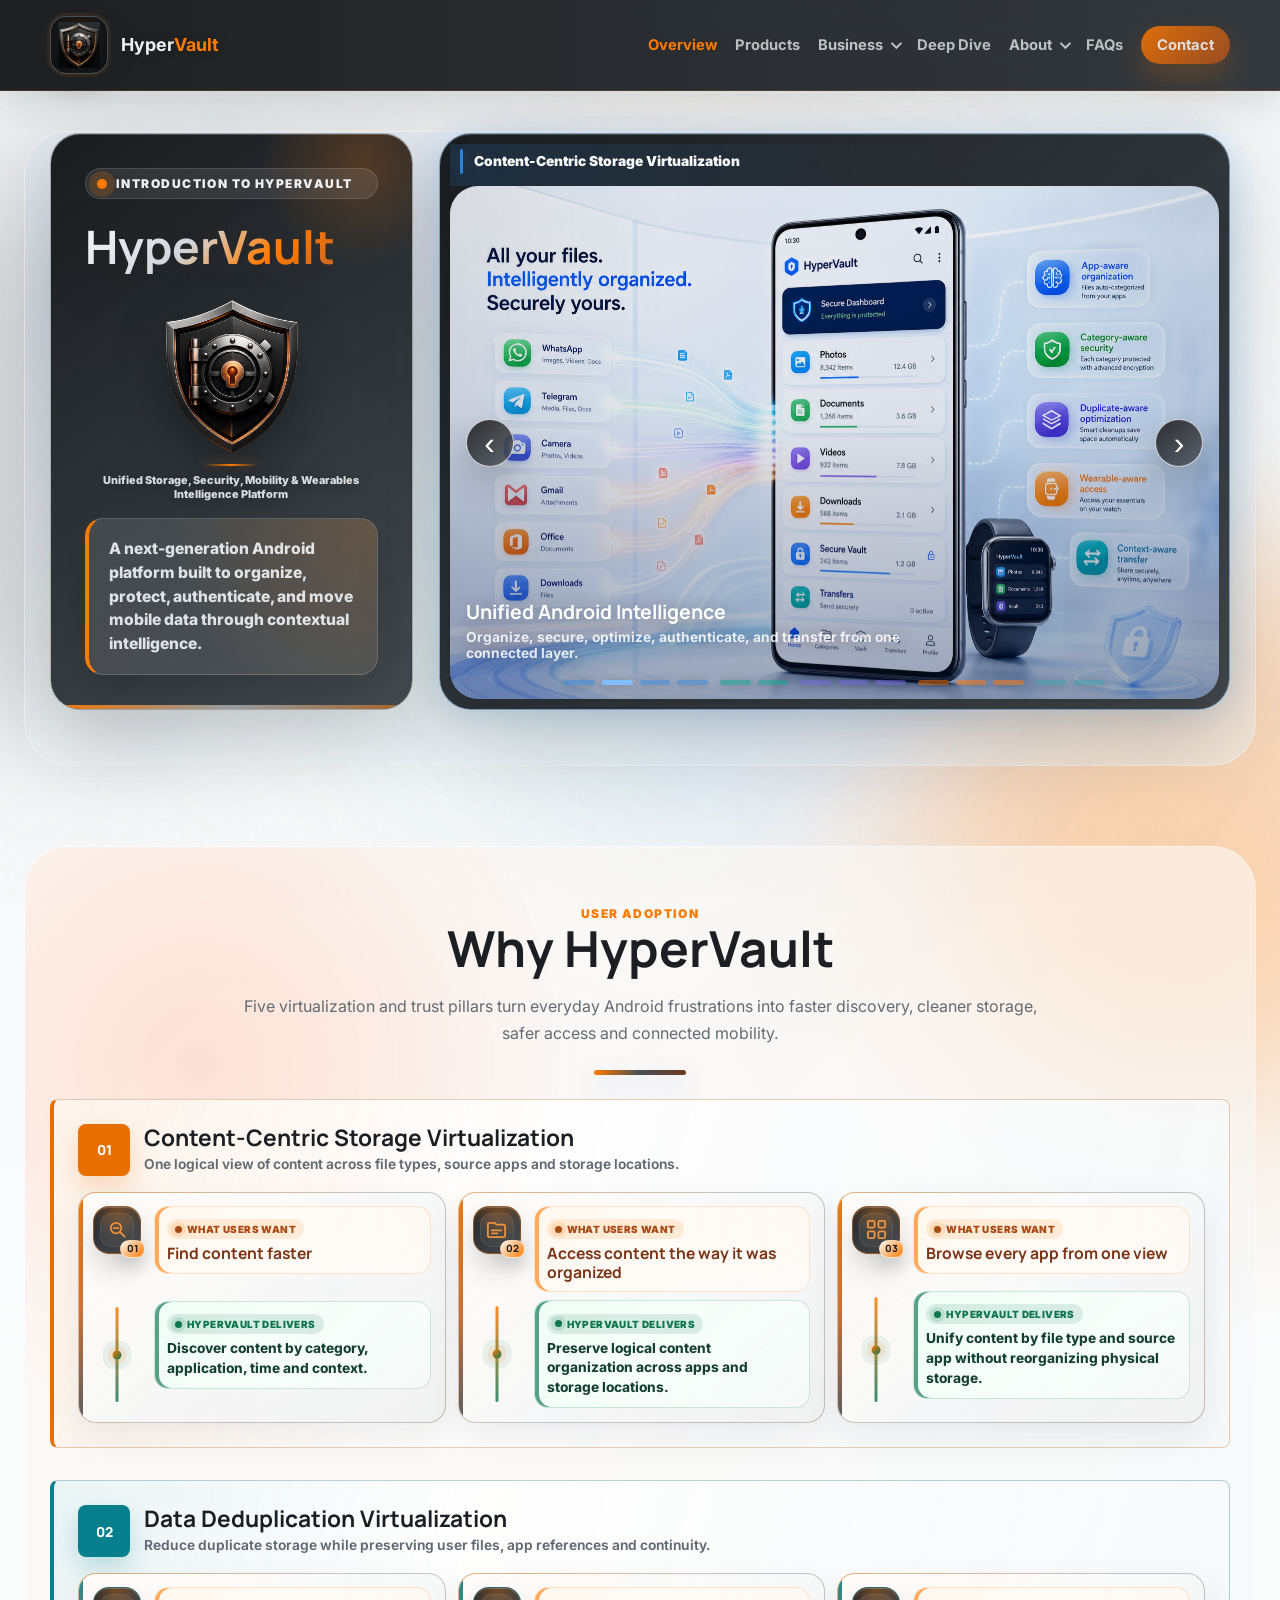
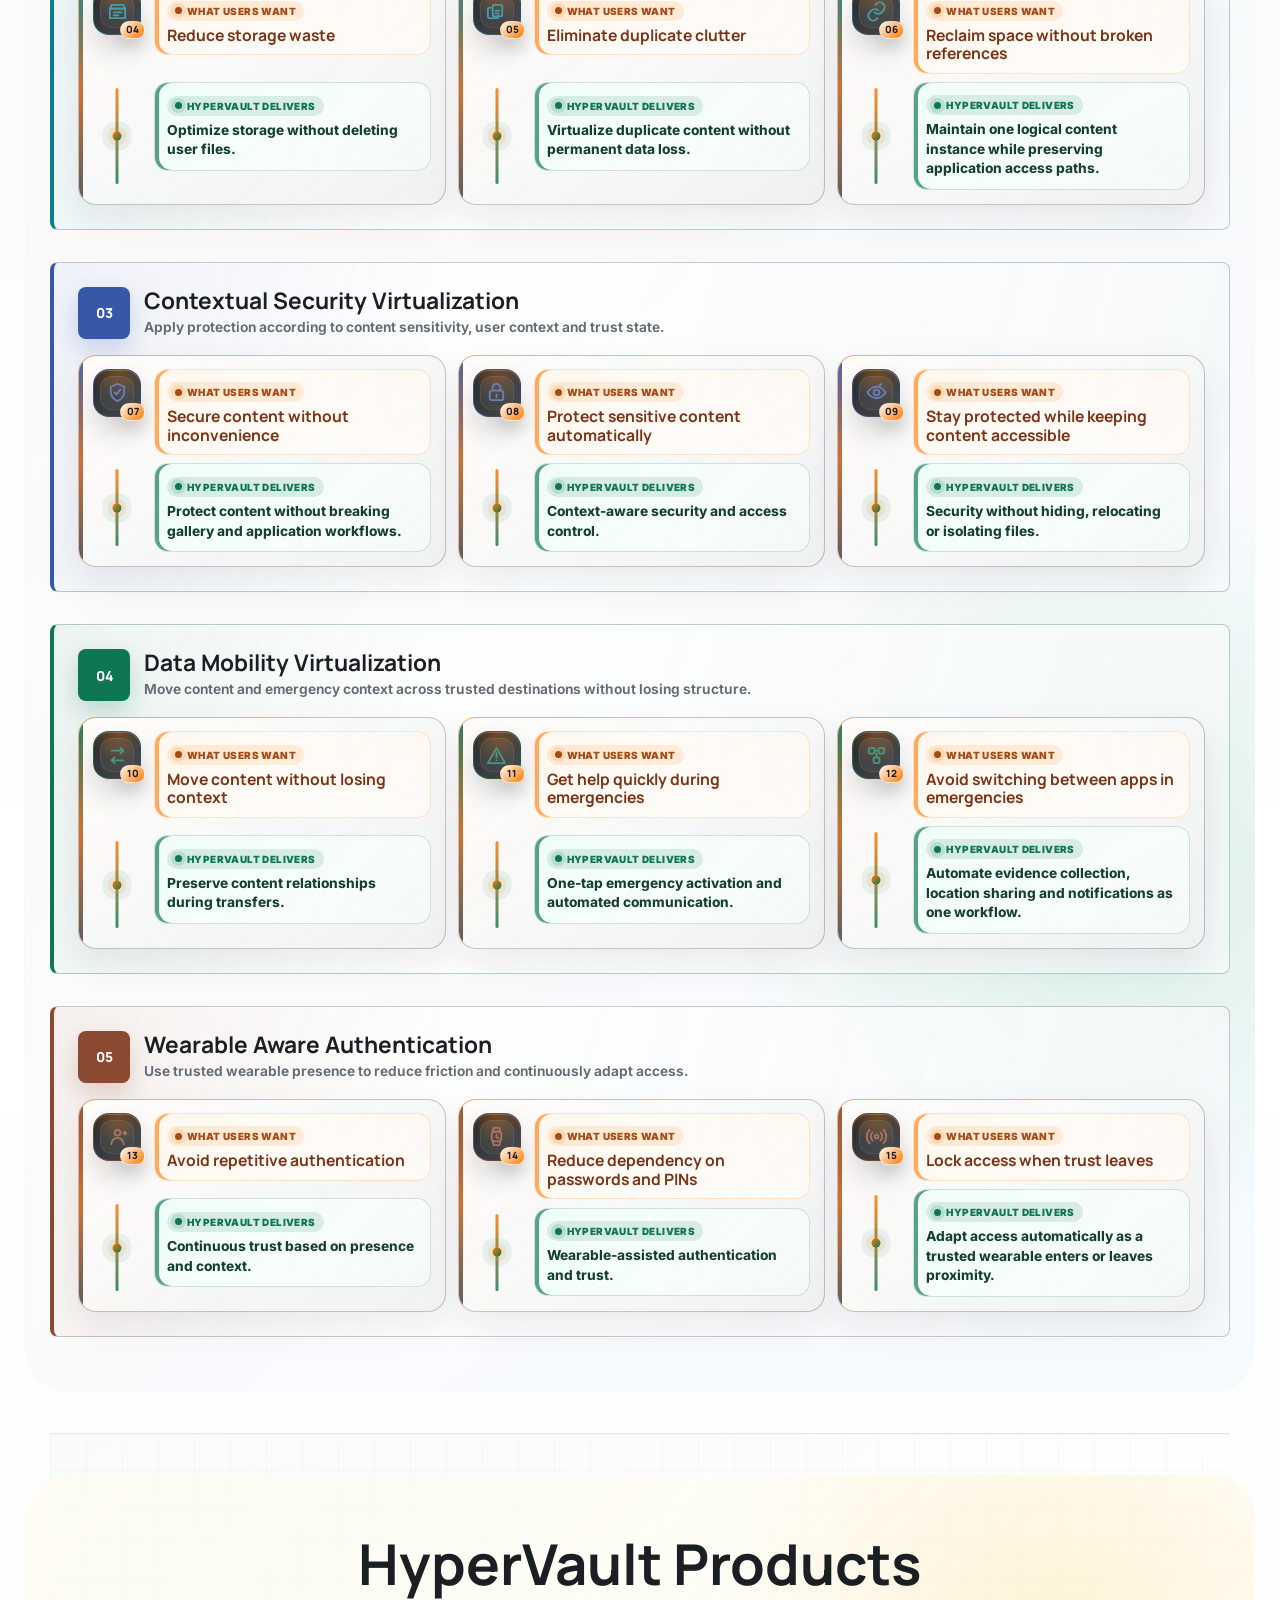
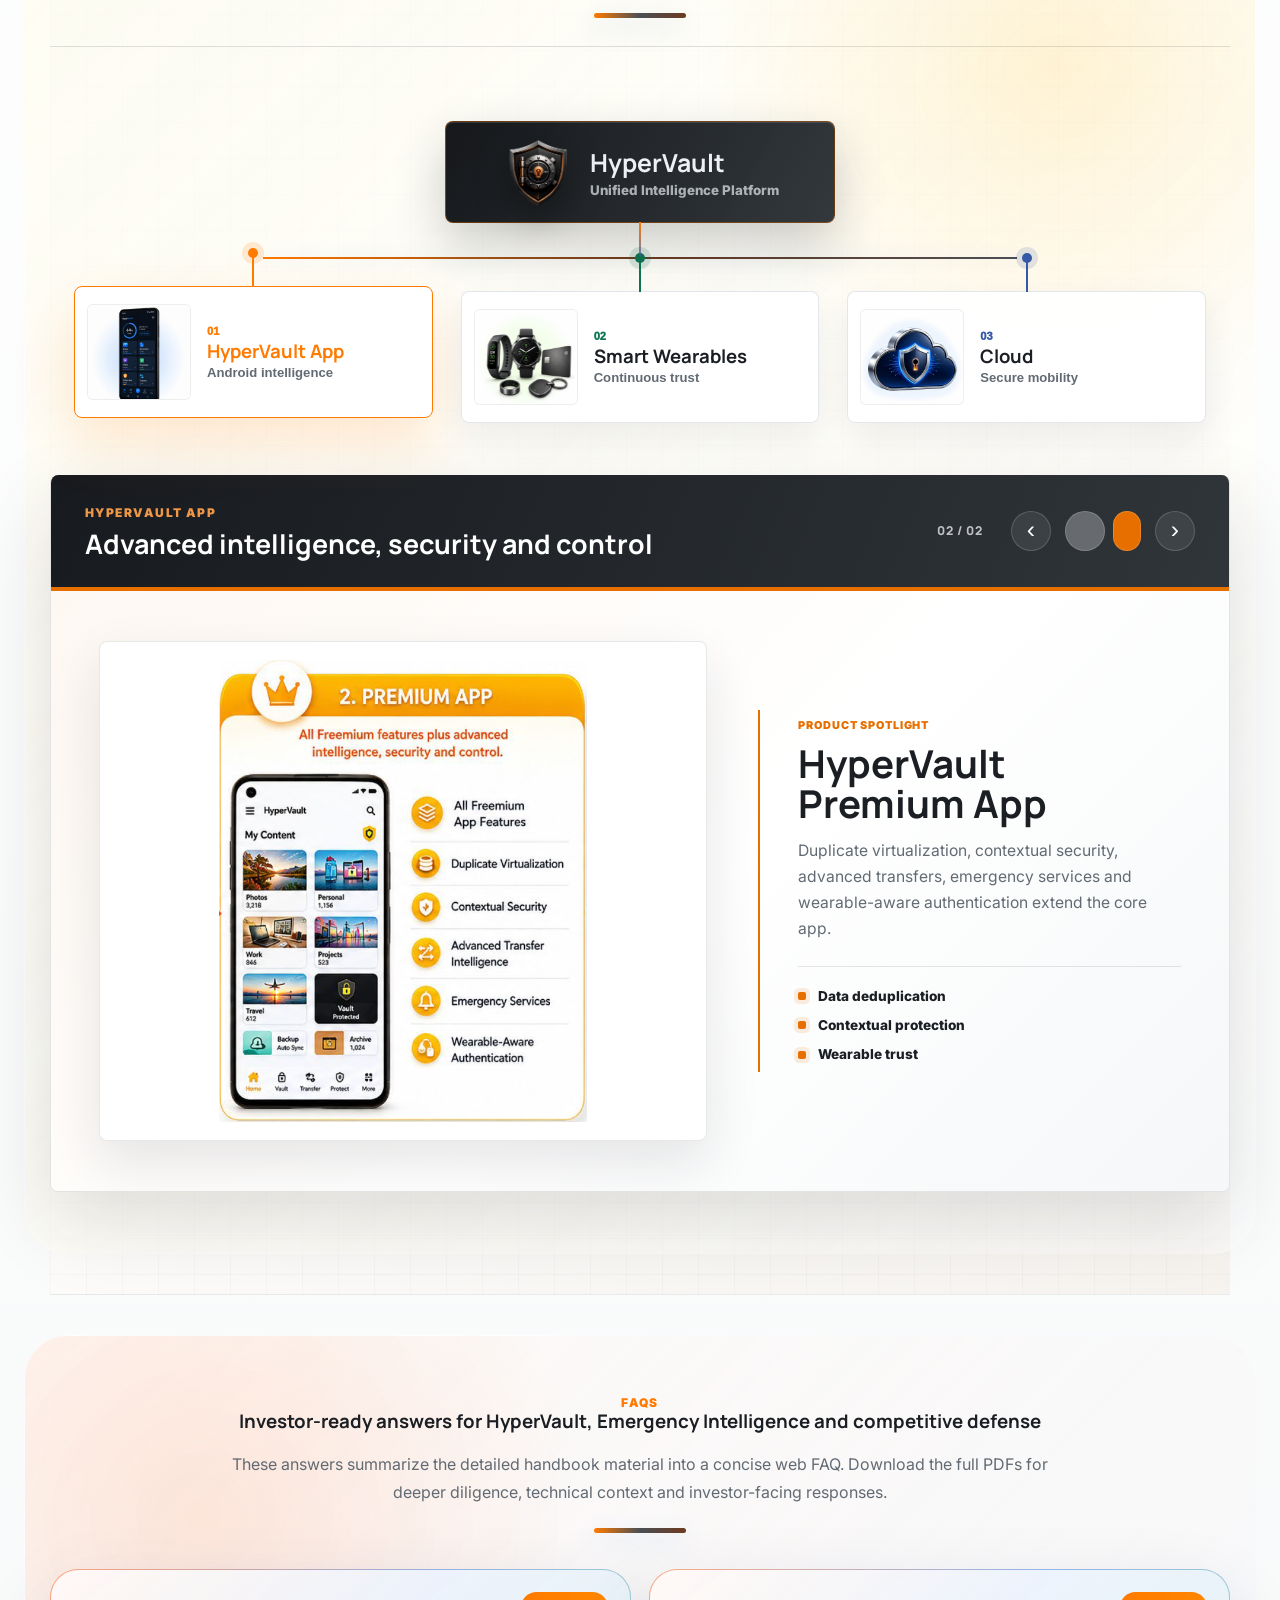
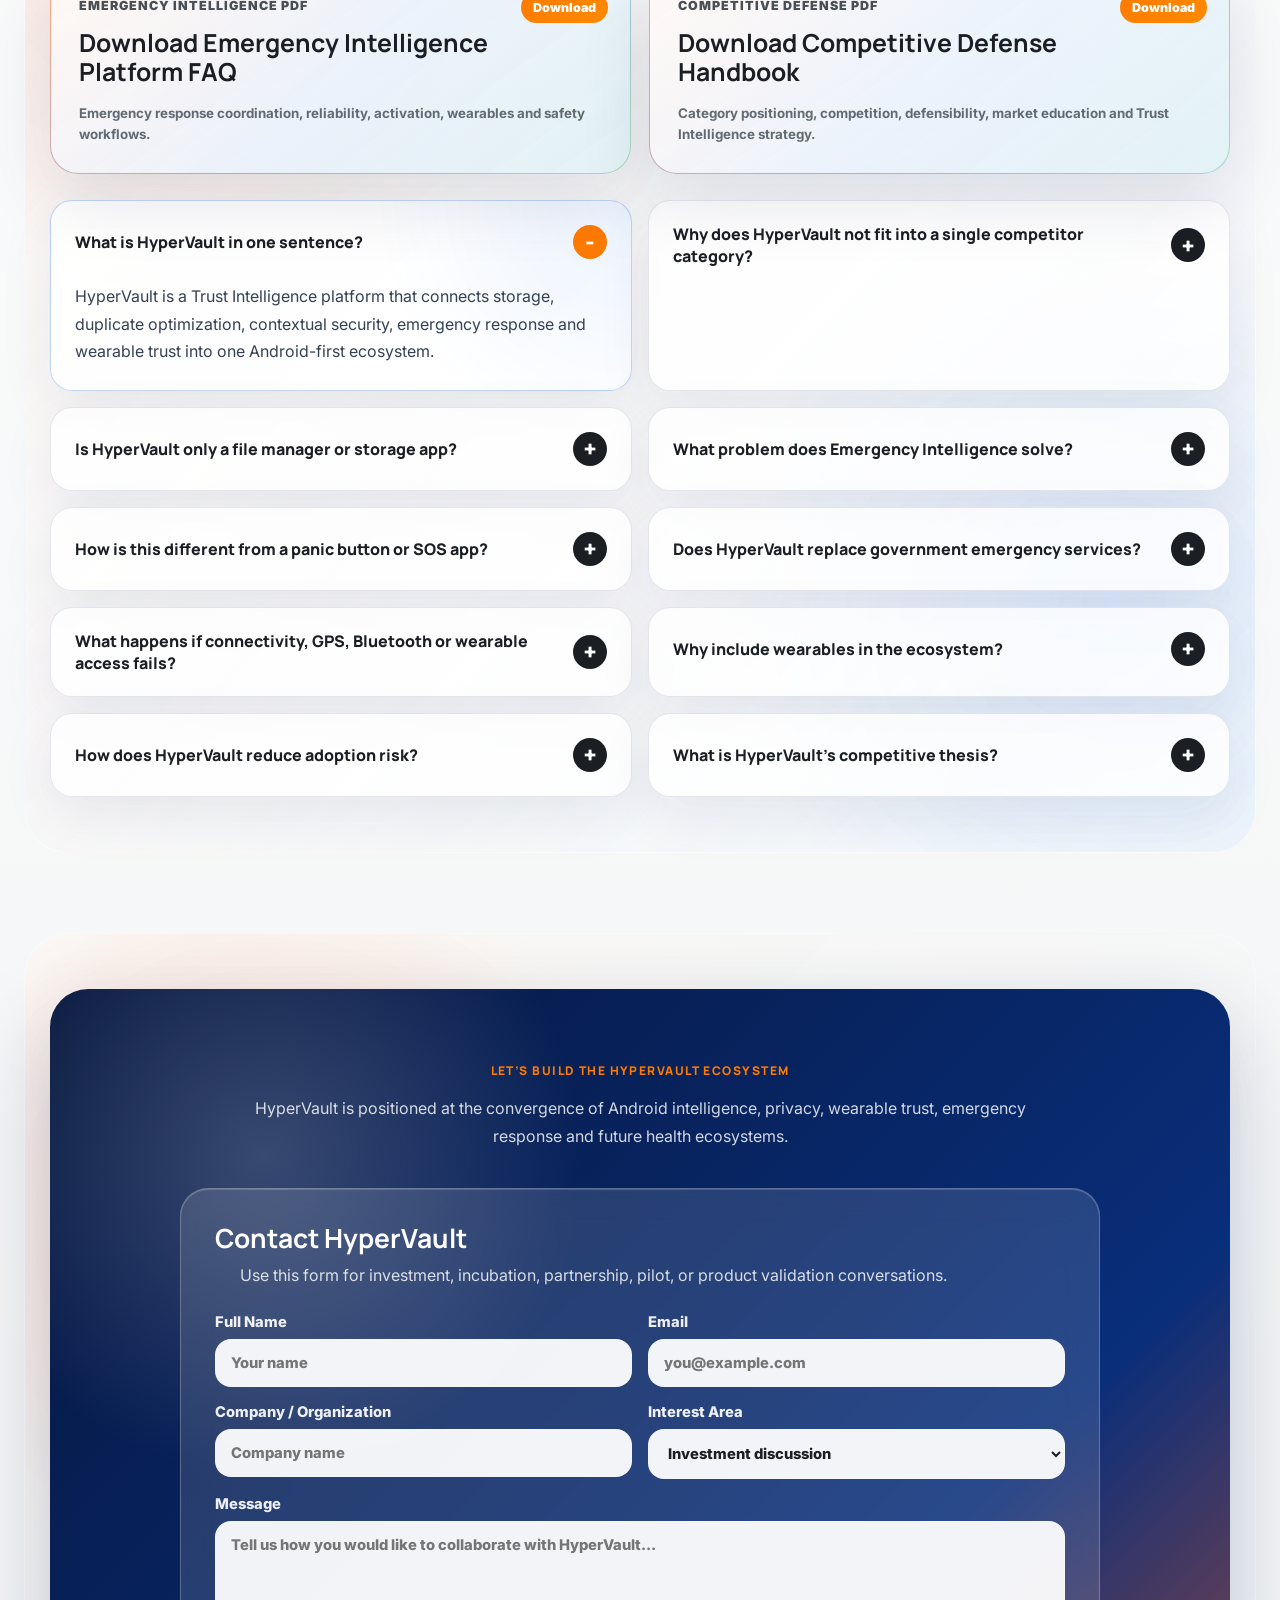
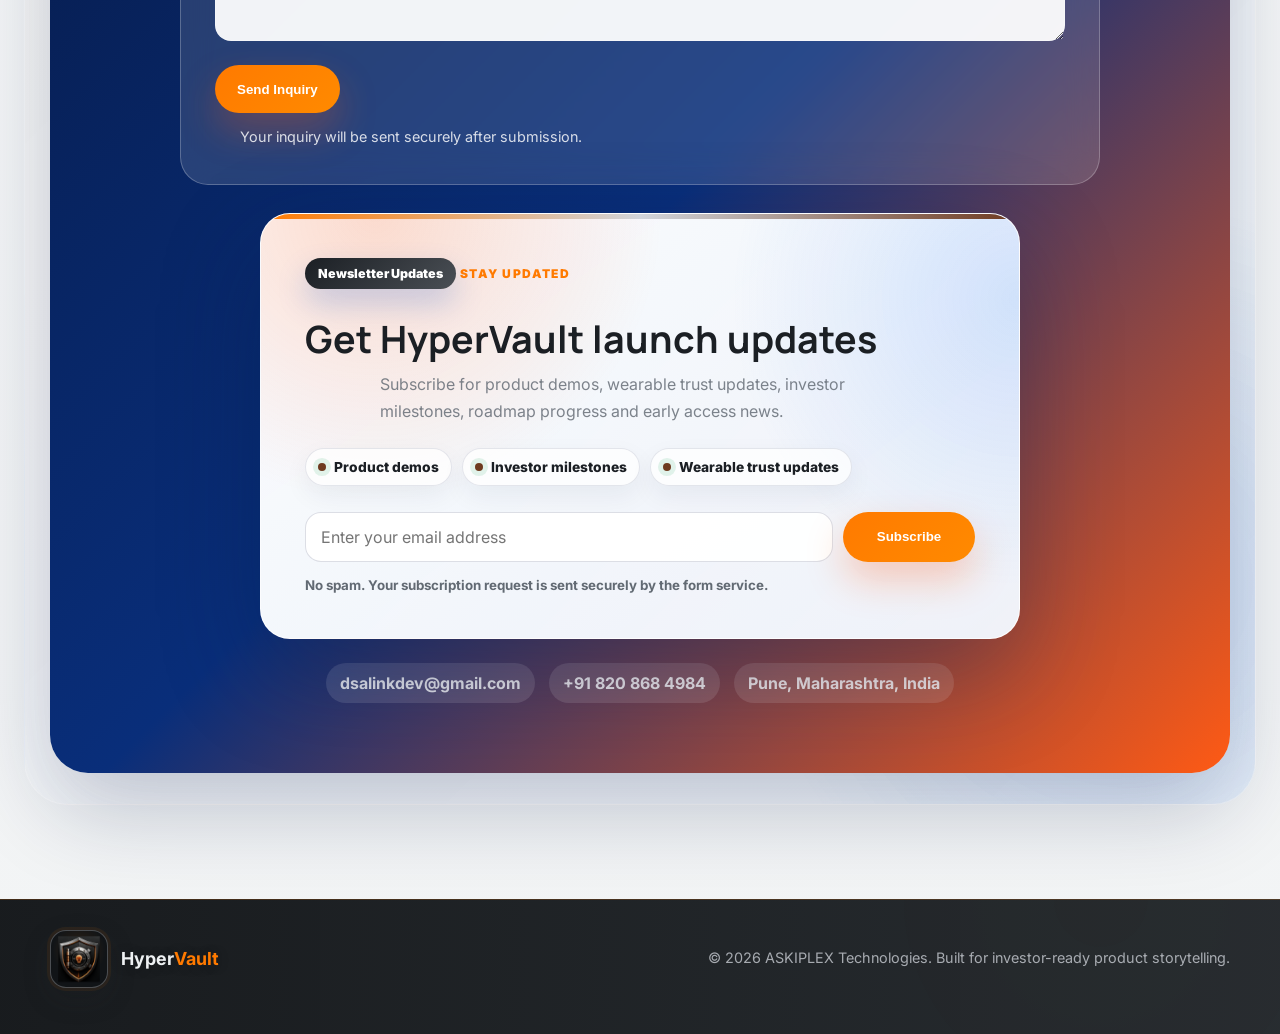
==== commit 9a631be4: "changes in main page, business page sections" ====
--- a/index.html
+++ b/index.html
@@ -28,6 +28,7 @@
       </a>
       <button class="menu-toggle" aria-label="Open navigation" aria-expanded="false">☰</button>
       <div class="nav-links">
+        <a href="index.html" aria-current="page">Overview</a>
         <a href="#products">Products</a>
         <details class="nav-dropdown">
           <summary>
@@ -35,6 +36,13 @@
             <span class="nav-chevron" aria-hidden="true"></span>
           </summary>
           <div class="nav-submenu">
+            <a href="business.html#business-model">
+              <span class="submenu-dot green-dot"></span>
+              <span>
+                <strong>Business Model</strong>
+                <small>Monetization path</small>
+              </span>
+            </a>
             <a href="business.html#market-opportunity">
               <span class="submenu-dot blue-dot"></span>
               <span>
@@ -42,11 +50,11 @@
                 <small>Software and wearables</small>
               </span>
             </a>
-            <a href="business.html#business-model">
-              <span class="submenu-dot green-dot"></span>
+            <a href="business.html#users">
+              <span class="submenu-dot navy-dot"></span>
               <span>
-                <strong>Business Model</strong>
-                <small>Monetization path</small>
+                <strong>Target Users</strong>
+                <small>Audience and expansion</small>
               </span>
             </a>
             <a href="business.html#investor">
@@ -500,8 +508,10 @@
     </section>
 
     <section class="section products" id="products">
-      <div class="section-heading centered reveal">
-        <h2>Hypervault Products - Three Product Lines</h2>
+      <div class="section-heading product-section-heading centered reveal">
+        <div class="product-title-lockup">
+          <h2>HyperVault Products</h2>
+        </div>
       </div>
 
       <div class="product-ecosystem-shell reveal" data-product-ecosystem>
@@ -531,16 +541,16 @@
             <div class="product-line-carousel product-category-carousel magic-frame" data-carousel="product-line">
               <div class="product-line-header">
                 <div><span class="eyebrow orange">HyperVault App</span><h3>Android storage intelligence for every stage of the user journey</h3></div>
-                <div class="carousel-controls compact"><button aria-label="Previous HyperVault App slide" data-prev>‹</button><div class="dots" data-dots></div><button aria-label="Next HyperVault App slide" data-next>›</button></div>
+                <div class="product-carousel-status"><span data-product-counter>01 / 02</span><div class="carousel-controls compact"><button aria-label="Previous HyperVault App slide" data-prev>‹</button><div class="dots" data-dots></div><button aria-label="Next HyperVault App slide" data-next>›</button></div></div>
               </div>
               <div class="carousel-track product-line-track">
                 <article class="slide active product-line-slide" data-product-category="HyperVault App" data-product-subtitle="Essential organization, discovery and file mobility">
                   <img src="assets/hd/products/hypervault-freemium-app.png" alt="HyperVault Freemium Android app product capabilities" />
-                  <div class="slide-copy"><h3>HyperVault Freemium App</h3><p>Content-centric exploration, file management, organization and essential transfer tools create an accessible starting point for every Android user.</p></div>
+                  <div class="slide-copy"><span class="product-spotlight-label">Product Spotlight</span><h3>HyperVault Freemium App</h3><p>Content-centric exploration, file management, organization and essential transfer tools create an accessible starting point for every Android user.</p><ul class="product-feature-list" aria-label="Freemium app capabilities"><li>Content discovery</li><li>Smart organization</li><li>Essential transfers</li></ul></div>
                 </article>
                 <article class="slide product-line-slide" data-product-category="HyperVault App" data-product-subtitle="Advanced intelligence, security and control">
                   <img src="assets/hd/products/hypervault-premium-app.png" alt="HyperVault Premium Android app product capabilities" />
-                  <div class="slide-copy"><h3>HyperVault Premium App</h3><p>Duplicate virtualization, contextual security, advanced transfers, emergency services and wearable-aware authentication extend the core app.</p></div>
+                  <div class="slide-copy"><span class="product-spotlight-label">Product Spotlight</span><h3>HyperVault Premium App</h3><p>Duplicate virtualization, contextual security, advanced transfers, emergency services and wearable-aware authentication extend the core app.</p><ul class="product-feature-list" aria-label="Premium app capabilities"><li>Data deduplication</li><li>Contextual protection</li><li>Wearable trust</li></ul></div>
                 </article>
 
               </div>
@@ -551,14 +561,14 @@
             <div class="product-line-carousel product-category-carousel magic-frame" data-carousel="product-line">
               <div class="product-line-header">
                 <div><span class="eyebrow green">Wearable Product Line</span><h3>Trust devices designed for real-world access, safety and continuity</h3></div>
-                <div class="carousel-controls compact"><button aria-label="Previous wearable product slide" data-prev>‹</button><div class="dots" data-dots></div><button aria-label="Next wearable product slide" data-next>›</button></div>
+                <div class="product-carousel-status"><span data-product-counter>01 / 05</span><div class="carousel-controls compact"><button aria-label="Previous wearable product slide" data-prev>‹</button><div class="dots" data-dots></div><button aria-label="Next wearable product slide" data-next>›</button></div></div>
               </div>
               <div class="carousel-track product-line-track">
-                <article class="slide active product-line-slide" data-product-category="Wearable Product Line" data-product-subtitle="Secure, discreet and always with the user"><img src="assets/hd/product-line/smart-ring.png" alt="HyperVault Smart Rings for secure discreet wearable trust" /><div class="slide-copy"><h3>Smart Rings</h3><p>Discreet wearable trust for everyday authentication, proximity intelligence and emergency activation moments.</p></div></article>
-                <article class="slide product-line-slide" data-product-category="Wearable Product Line" data-product-subtitle="Continuous authentication and health-aware trust"><img src="assets/hd/product-line/smart-bands.png" alt="HyperVault Smart Bands for continuous authentication" /><div class="slide-copy"><h3>Smart Bands</h3><p>Continuous authentication and health-aware trust signals for users who need always-on wearable context.</p></div></article>
-                <article class="slide product-line-slide" data-product-category="Wearable Product Line" data-product-subtitle="Real-time alerts, trusted actions and quick response"><img src="assets/hd/product-line/smart-watches.png" alt="HyperVault Smart Watches for alerts and trusted actions" /><div class="slide-copy"><h3>Smart Watches</h3><p>Real-time alerts, trusted actions and quick response surfaces for safety, access and contextual intelligence.</p></div></article>
-                <article class="slide product-line-slide" data-product-category="Wearable Product Line" data-product-subtitle="Always-with-you trusted access"><img src="assets/hd/product-line/smart-keychains.png" alt="HyperVault Smart Keychains for one-tap trusted access" /><div class="slide-copy"><h3>Smart Keychains</h3><p>One-tap access, fallback authentication and simple emergency trigger patterns in an always-with-you form.</p></div></article>
-                <article class="slide product-line-slide" data-product-category="Wearable Product Line" data-product-subtitle="Tap-to-authenticate secure access"><img src="assets/hd/product-line/smart-cards.png" alt="HyperVault Smart Cards for tap-to-authenticate access" /><div class="slide-copy"><h3>Smart Cards</h3><p>Tap-to-authenticate secure access for individuals, teams and enterprise-ready trust workflows.</p></div></article>
+                <article class="slide active product-line-slide" data-product-category="Smart Wearables" data-product-subtitle="Secure, discreet and always with the user"><img src="assets/hd/product-line/smart-ring.png" alt="HyperVault Smart Rings for secure discreet wearable trust" /><div class="slide-copy"><span class="product-spotlight-label">Wearable Spotlight</span><h3>Smart Rings</h3><p>Discreet wearable trust for everyday authentication, proximity intelligence and emergency activation moments.</p><ul class="product-feature-list" aria-label="Smart Ring capabilities"><li>Proximity trust</li><li>Discreet access</li><li>Emergency activation</li></ul></div></article>
+                <article class="slide product-line-slide" data-product-category="Smart Wearables" data-product-subtitle="Continuous authentication and health-aware trust"><img src="assets/hd/product-line/smart-bands.png" alt="HyperVault Smart Bands for continuous authentication" /><div class="slide-copy"><span class="product-spotlight-label">Wearable Spotlight</span><h3>Smart Bands</h3><p>Continuous authentication and health-aware trust signals for users who need always-on wearable context.</p><ul class="product-feature-list" aria-label="Smart Band capabilities"><li>Continuous trust</li><li>Health context</li><li>Always-on signals</li></ul></div></article>
+                <article class="slide product-line-slide" data-product-category="WSmart Wearables" data-product-subtitle="Real-time alerts, trusted actions and quick response"><img src="assets/hd/product-line/smart-watches.png" alt="HyperVault Smart Watches for alerts and trusted actions" /><div class="slide-copy"><span class="product-spotlight-label">Wearable Spotlight</span><h3>Smart Watches</h3><p>Real-time alerts, trusted actions and quick response surfaces for safety, access and contextual intelligence.</p><ul class="product-feature-list" aria-label="Smart Watch capabilities"><li>Real-time alerts</li><li>Trusted actions</li><li>Quick response</li></ul></div></article>
+                <article class="slide product-line-slide" data-product-category="Smart Wearables" data-product-subtitle="Always-with-you trusted access"><img src="assets/hd/product-line/smart-keychains.png" alt="HyperVault Smart Keychains for one-tap trusted access" /><div class="slide-copy"><span class="product-spotlight-label">Wearable Spotlight</span><h3>Smart Keychains</h3><p>One-tap access, fallback authentication and simple emergency trigger patterns in an always-with-you form.</p><ul class="product-feature-list" aria-label="Smart Keychain capabilities"><li>One-tap access</li><li>Fallback trust</li><li>Emergency trigger</li></ul></div></article>
+                <article class="slide product-line-slide" data-product-category="Smart Wearables" data-product-subtitle="Tap-to-authenticate secure access"><img src="assets/hd/product-line/smart-cards.png" alt="HyperVault Smart Cards for tap-to-authenticate access" /><div class="slide-copy"><span class="product-spotlight-label">Wearable Spotlight</span><h3>Smart Cards</h3><p>Tap-to-authenticate secure access for individuals, teams and enterprise-ready trust workflows.</p><ul class="product-feature-list" aria-label="Smart Card capabilities"><li>Tap authentication</li><li>Team access</li><li>Enterprise trust</li></ul></div></article>
               </div>
             </div>
           </section>
@@ -567,39 +577,18 @@
             <div class="product-line-carousel product-category-carousel magic-frame" data-carousel="product-line">
               <div class="product-line-header">
                 <div><span class="eyebrow blue">Cloud &amp; Mobility</span><h3>Secure continuity across cloud, connected storage and portable access</h3></div>
-                <div class="carousel-controls compact"><button aria-label="Previous Cloud product slide" data-prev>‹</button><div class="dots" data-dots></div><button aria-label="Next Cloud product slide" data-next>›</button></div>
+                <div class="product-carousel-status"><span data-product-counter>01 / 02</span><div class="carousel-controls compact"><button aria-label="Previous Cloud product slide" data-prev>‹</button><div class="dots" data-dots></div><button aria-label="Next Cloud product slide" data-next>›</button></div></div>
               </div>
               <div class="carousel-track product-line-track">
 <!--                 <article class="slide active product-line-slide" data-product-category="HyperVault Cloud" data-product-subtitle="Context-aware synchronization and enterprise readiness"><img src="assets/hypervault-ecosystem-solution.png" alt="HyperVault Cloud and enterprise readiness ecosystem" /><div class="slide-copy"><h3>HyperVault Cloud</h3><p>Context-aware synchronization preserves organization, protection and trusted access as content moves beyond the device.</p></div></article>
- -->                <article class="slide product-line-slide" data-product-category="HyperVault Drive" data-product-subtitle="Secure cloud storage and smart access"><img src="assets/hd/product-line/HyperVault_Drive.png" alt="HyperVault Drive secure cloud storage and smart access" /><div class="slide-copy"><h3>HyperVault Drive</h3><p>Secure connected storage for mobile content, synchronized across devices and trusted workflows.</p></div></article>
-                <article class="slide product-line-slide" data-product-category="HyperVault USB Drive Stick" data-product-subtitle="Portable. Secure. Always with you."><img src="assets/hd/product-line/HyperVault_usb_drive_stick.png" alt="HyperVault USB Drive Stick secure portable storage" /><div class="slide-copy"><h3>HyperVault USB Drive Stick</h3><p>Portable secure storage for important Android files, trusted mobility and dependable offline access.</p></div></article>
+ -->                <article class="slide product-line-slide" data-product-category="HyperVault Drive" data-product-subtitle="Secure cloud storage and smart access"><img src="assets/hd/product-line/HyperVault_Drive.png" alt="HyperVault Drive secure cloud storage and smart access" /><div class="slide-copy"><span class="product-spotlight-label">Mobility Spotlight</span><h3>HyperVault Drive</h3><p>Secure connected storage for mobile content, synchronized across devices and trusted workflows.</p><ul class="product-feature-list" aria-label="HyperVault Drive capabilities"><li>Secure cloud sync</li><li>Smart access</li><li>Cross-device continuity</li></ul></div></article>
+                <article class="slide product-line-slide" data-product-category="HyperVault USB Drive Stick" data-product-subtitle="Portable. Secure. Always with you."><img src="assets/hd/product-line/HyperVault_usb_drive_stick.png" alt="HyperVault USB Drive Stick secure portable storage" /><div class="slide-copy"><span class="product-spotlight-label">Mobility Spotlight</span><h3>HyperVault USB Drive Stick</h3><p>Portable secure storage for important Android files, trusted mobility and dependable offline access.</p><ul class="product-feature-list" aria-label="HyperVault USB Drive Stick capabilities"><li>Portable security</li><li>Offline access</li><li>Trusted mobility</li></ul></div></article>
               </div>
             </div>
           </section>
         </div>
       </div>
     </section>
-
-    <section class="section target" id="users">
-      <div class="section-heading centered reveal">
-        <span class="eyebrow blue">Target Users</span>
-        <h2>Built for Android power users today — ready for safety, healthcare and enterprise workflows tomorrow</h2>
-      </div>
-      <div class="target-layout">
-        <div class="target-card reveal">
-          <h3>Core Android Users</h3>
-          <p>Android power users, students, professionals, content creators, privacy-conscious users, multi-device users and storage-intensive users.</p>
-        </div>
-        <div class="target-card reveal">
-          <h3>Safety & Wearable Users</h3>
-          <p>Wearable device users, women safety users, parents, senior citizens, health and wellness users and field workers.</p>
-        </div>
-      </div>
-      <div class="wide-image magic-frame reveal">
-        <img src="assets/hd/industry-or-domain-expansion.png" alt="HyperVault industry and domain expansion segments" />
-      </div>
-    </section>
-
 
     <section class="section faqs" id="faqs">
       <div class="section-heading centered reveal">
--- a/style.css
+++ b/style.css
@@ -460,12 +460,71 @@
 .home-page .adoption-section { order: 2; }
 .home-page .pillar-showcase { order: 3; }
 .home-page .products { order: 4; }
-.home-page .target { order: 5; }
-.home-page .faqs { order: 6; }
-.home-page .cta { order: 7; }
+.home-page .faqs { order: 5; }
+.home-page .cta { order: 6; }
 
 .subpage-main {
   padding-bottom: 80px;
+}
+
+.business-page-title {
+  max-width: 900px;
+  margin: 10px 0 0;
+  font-size: 2rem;
+  line-height: 1.18;
+}
+
+.business-page .section-heading > .eyebrow,
+.business-page .market-opportunity-heading > .eyebrow {
+  display: block;
+  color: var(--navy);
+  font-family: var(--display);
+  font-size: 3.6rem;
+  font-weight: 800;
+  line-height: 1;
+  letter-spacing: 0;
+  text-transform: none;
+}
+
+.business-page .section-heading > h2,
+.business-page .market-opportunity-heading > h2 {
+  max-width: 900px;
+  margin: 12px 0 0;
+  font-size: 2rem;
+  line-height: 1.18;
+}
+
+.business-page .section-heading.centered > h2,
+.business-page .market-opportunity-heading > h2 {
+  margin-right: auto;
+  margin-left: auto;
+}
+
+.business-page .section-heading > p,
+.business-page .market-opportunity-heading > p {
+  max-width: 720px;
+  margin-top: 14px;
+  font-size: .94rem;
+  line-height: 1.65;
+}
+
+.business-page .market-opportunity-heading > p {
+  margin-right: auto;
+  margin-left: auto;
+}
+
+@media (max-width: 720px) {
+  .business-page .section-heading > .eyebrow,
+  .business-page .market-opportunity-heading > .eyebrow {
+    font-size: 2.45rem;
+  }
+
+  .business-page-title,
+  .business-page .section-heading > h2,
+  .business-page .market-opportunity-heading > h2 {
+    font-size: 1.5rem;
+    line-height: 1.25;
+  }
 }
 
 .subpage-hero {
@@ -9597,3 +9656,430 @@
     line-height: 1.28;
   }
 }
+
+/* HyperVault product ecosystem showcase */
+.products {
+  width: min(1180px, calc(100vw - 32px));
+  max-width: 1180px;
+  margin-left: auto;
+  margin-right: auto;
+  padding: clamp(72px, 8vw, 112px) 0;
+  border-top: 1px solid rgba(27,31,36,.08);
+  border-bottom: 1px solid rgba(27,31,36,.08);
+  background:
+    linear-gradient(rgba(27,31,36,.025) 1px, transparent 1px),
+    linear-gradient(90deg, rgba(27,31,36,.025) 1px, transparent 1px),
+    linear-gradient(145deg, #f8fafb, #ffffff 48%, #f6f3ef);
+  background-size: 36px 36px, 36px 36px, auto;
+}
+
+.products > .product-section-heading,
+.products > .product-ecosystem-shell {
+  width: 100%;
+  margin-left: auto;
+  margin-right: auto;
+}
+
+.product-section-heading {
+  max-width: none;
+  display: block;
+  text-align: center;
+  margin-bottom: clamp(40px, 5vw, 64px);
+  padding-bottom: 28px;
+  border-bottom: 1px solid rgba(27,31,36,.14);
+}
+
+.product-title-lockup h2 {
+  margin: 0;
+  font-size: clamp(2.55rem, 4.4vw, 4.35rem);
+  line-height: .98;
+}
+
+.products .ecosystem-hierarchy {
+  padding: 10px clamp(8px, 2vw, 24px) 0;
+}
+
+.products .ecosystem-root {
+  width: min(100%, 390px);
+  min-height: 96px;
+  border-radius: 8px;
+  background:
+    linear-gradient(120deg, rgba(19,22,25,.99), rgba(47,52,57,.98)),
+    radial-gradient(circle at 0 0, rgba(255,122,0,.22), transparent 12rem);
+  box-shadow: 0 22px 50px rgba(27,31,36,.22), inset 0 1px 0 rgba(255,255,255,.12);
+}
+
+.products .ecosystem-root::after {
+  background: linear-gradient(180deg, var(--orange), rgba(54,89,167,.72));
+}
+
+.products .ecosystem-branch {
+  min-height: 132px;
+  border-radius: 8px;
+  background: rgba(255,255,255,.94);
+  box-shadow: 0 14px 34px rgba(27,31,36,.08);
+}
+
+.products .ecosystem-branch:nth-child(2) { --branch-color: #0f7652; }
+.products .ecosystem-branch:nth-child(3) { --branch-color: #3659a7; }
+
+.products .ecosystem-branch:hover,
+.products .ecosystem-branch:focus-visible {
+  transform: translateY(-4px);
+  box-shadow: 0 22px 48px rgba(27,31,36,.13);
+}
+
+.products .ecosystem-branch.active {
+  border-color: var(--branch-color);
+  background: #fff;
+  box-shadow: 0 24px 58px color-mix(in srgb, var(--branch-color) 18%, transparent);
+  transform: translateY(-5px);
+}
+
+.products .ecosystem-branch.active .ecosystem-node-copy strong {
+  color: var(--branch-color);
+}
+
+.products .ecosystem-node-media {
+  border: 1px solid rgba(27,31,36,.08);
+  border-radius: 6px;
+  background: #fff;
+}
+
+.products .ecosystem-panels {
+  margin-top: clamp(32px, 4vw, 52px);
+}
+
+.products [data-product-panel="app"] { --product-accent: #e76f00; }
+.products [data-product-panel="wearables"] { --product-accent: #0f7652; }
+.products [data-product-panel="cloud"] { --product-accent: #3659a7; }
+
+.products .product-category-carousel {
+  padding: 0;
+  margin: 0;
+  border: 1px solid rgba(27,31,36,.12);
+  border-top: 0;
+  border-radius: 8px;
+  background: #fff;
+  box-shadow: 0 30px 80px rgba(27,31,36,.14);
+  overflow: hidden;
+}
+
+.products .product-category-carousel.magic-frame::after {
+  display: none;
+}
+
+.products .product-line-header {
+  min-height: 116px;
+  align-items: center;
+  margin: 0;
+  padding: 22px clamp(20px, 3vw, 34px);
+  border-bottom: 4px solid var(--product-accent);
+  color: #fff;
+  background: linear-gradient(112deg, #171a1e, #30353a);
+}
+
+.products .product-line-header .eyebrow {
+  color: color-mix(in srgb, var(--product-accent) 72%, white);
+}
+
+.products .product-line-header h3 {
+  max-width: 760px;
+  margin: 7px 0 0;
+  color: #fff;
+  font-size: clamp(1.25rem, 2.1vw, 1.8rem);
+  line-height: 1.16;
+}
+
+.product-carousel-status {
+  flex: 0 0 auto;
+  display: flex;
+  align-items: center;
+  gap: 16px;
+}
+
+.product-carousel-status > span {
+  min-width: 58px;
+  color: rgba(255,255,255,.7);
+  font-family: var(--display);
+  font-size: .76rem;
+  font-weight: 900;
+  letter-spacing: .08em;
+}
+
+.products .product-line-header .carousel-controls button {
+  width: 40px;
+  height: 40px;
+  border: 1px solid rgba(255,255,255,.16);
+  color: #fff;
+  background: rgba(255,255,255,.08);
+  box-shadow: none;
+}
+
+.products .product-line-header .carousel-controls button:hover,
+.products .product-line-header .carousel-controls button:focus-visible {
+  border-color: color-mix(in srgb, var(--product-accent) 62%, white);
+  background: color-mix(in srgb, var(--product-accent) 34%, #25292d);
+  transform: translateY(-2px);
+}
+
+.products .product-category-carousel .carousel-controls .dot {
+  background: rgba(255,255,255,.28);
+}
+
+.products .product-category-carousel .carousel-controls .dot.active {
+  background: var(--product-accent);
+}
+
+.products .product-category-carousel .product-line-track {
+  min-height: 600px;
+  background:
+    linear-gradient(135deg, color-mix(in srgb, var(--product-accent) 5%, white), #fff 54%, #f5f7f8);
+}
+
+.products .product-line-slide {
+  grid-template-columns: minmax(0, 1.18fr) minmax(300px, .82fr);
+  align-content: center;
+  align-items: center;
+  gap: clamp(28px, 4vw, 56px);
+  padding: clamp(24px, 4vw, 48px);
+  transform: none;
+  transition: none;
+}
+
+.products .product-line-slide.active {
+  animation: productSpotlightIn .38s ease both;
+}
+
+@keyframes productSpotlightIn {
+  from { opacity: 0; transform: translateY(10px); }
+  to { opacity: 1; transform: none; }
+}
+
+.products .product-category-carousel .product-line-slide > img {
+  width: 100%;
+  height: 500px;
+  max-height: 500px;
+  margin: 0;
+  padding: clamp(10px, 1.5vw, 18px);
+  border: 1px solid rgba(27,31,36,.1);
+  border-radius: 8px;
+  object-fit: contain;
+  background: #fff;
+  box-shadow: 0 22px 54px rgba(27,31,36,.11);
+}
+
+.products .product-line-slide .slide-copy {
+  max-width: none;
+  margin: 0;
+  padding: 8px 0 8px clamp(22px, 3vw, 38px);
+  border-left: 2px solid var(--product-accent);
+  text-align: left;
+}
+
+.product-spotlight-label {
+  display: block;
+  margin-bottom: 12px;
+  color: var(--product-accent);
+  font-size: .68rem;
+  font-weight: 900;
+  letter-spacing: .08em;
+  text-transform: uppercase;
+}
+
+.products .product-line-slide .slide-copy h3 {
+  margin: 0 0 14px;
+  color: var(--navy);
+  font-size: clamp(1.8rem, 3vw, 2.6rem);
+  line-height: 1.05;
+}
+
+.products .product-line-slide .slide-copy p {
+  margin: 0;
+  color: var(--muted);
+  font-size: .98rem;
+  line-height: 1.65;
+}
+
+.product-feature-list {
+  display: grid;
+  gap: 11px;
+  margin: 24px 0 0;
+  padding: 20px 0 0;
+  border-top: 1px solid rgba(27,31,36,.11);
+  list-style: none;
+}
+
+.product-feature-list li {
+  position: relative;
+  padding-left: 20px;
+  color: var(--navy);
+  font-size: .85rem;
+  font-weight: 800;
+  line-height: 1.35;
+}
+
+.product-feature-list li::before {
+  content: "";
+  position: absolute;
+  left: 0;
+  top: .4em;
+  width: 8px;
+  height: 8px;
+  border-radius: 2px;
+  background: var(--product-accent);
+  box-shadow: 0 0 0 4px color-mix(in srgb, var(--product-accent) 12%, transparent);
+}
+
+@media (max-width: 900px) {
+  .products .product-line-slide {
+    grid-template-columns: minmax(0, 1.05fr) minmax(260px, .95fr);
+    gap: 26px;
+    padding: 28px;
+  }
+
+  .products .product-category-carousel .product-line-slide > img {
+    height: 450px;
+    max-height: 450px;
+  }
+}
+
+@media (max-width: 720px) {
+  .products {
+    padding: 64px 0;
+    background-size: 28px 28px, 28px 28px, auto;
+  }
+
+  .products > .product-section-heading,
+  .products > .product-ecosystem-shell {
+    width: min(100%, calc(100vw - 20px));
+  }
+
+  .product-section-heading {
+    margin-bottom: 34px;
+    padding-bottom: 22px;
+  }
+
+  .product-title-lockup h2 {
+    font-size: 2.3rem;
+  }
+
+  .products .ecosystem-root {
+    width: min(100%, 290px);
+    min-height: 88px;
+    border-radius: 8px;
+  }
+
+  .products .ecosystem-branches {
+    gap: 6px;
+  }
+
+  .products .ecosystem-branch {
+    grid-template-columns: 1fr;
+    grid-template-rows: 50px auto;
+    min-height: 116px;
+    gap: 7px;
+    padding: 8px 4px;
+    border-radius: 8px;
+    text-align: center;
+  }
+
+  .products .ecosystem-node-media {
+    width: 54px;
+    height: 50px;
+    margin: 0 auto;
+  }
+
+  .products .ecosystem-node-copy {
+    gap: 2px;
+  }
+
+  .products .ecosystem-node-copy small {
+    font-size: .6rem;
+  }
+
+  .products .ecosystem-node-copy strong {
+    font-size: clamp(.68rem, 3.2vw, .84rem);
+  }
+
+  .products .ecosystem-node-copy span {
+    display: none;
+  }
+
+  .products .product-line-header {
+    min-height: 0;
+    align-items: flex-start;
+    flex-direction: column;
+    gap: 18px;
+    padding: 20px 16px;
+  }
+
+  .products .product-line-header h3 {
+    font-size: 1.25rem;
+  }
+
+  .product-carousel-status {
+    width: 100%;
+    justify-content: space-between;
+  }
+
+  .products .product-line-header .carousel-controls button {
+    width: 38px;
+    height: 38px;
+  }
+
+  .products .product-category-carousel .product-line-track {
+    min-height: 760px;
+  }
+
+  .products .product-line-slide {
+    grid-template-columns: 1fr;
+    align-content: start;
+    gap: 22px;
+    padding: 16px;
+  }
+
+  .products .product-category-carousel .product-line-slide > img {
+    width: 100%;
+    height: 390px;
+    max-height: 390px;
+    padding: 8px;
+  }
+
+  .products .product-line-slide .slide-copy {
+    padding: 20px 4px 4px;
+    border-top: 2px solid var(--product-accent);
+    border-left: 0;
+  }
+
+  .products .product-line-slide .slide-copy h3 {
+    font-size: 1.65rem;
+  }
+
+  .products .product-line-slide .slide-copy p {
+    font-size: .9rem;
+    line-height: 1.55;
+  }
+
+  .product-feature-list {
+    grid-template-columns: repeat(2, minmax(0, 1fr));
+    gap: 10px 14px;
+    margin-top: 18px;
+    padding-top: 17px;
+  }
+
+  .product-feature-list li {
+    font-size: .76rem;
+  }
+}
+
+@media (max-width: 420px) {
+  .products .product-category-carousel .product-line-track {
+    min-height: 780px;
+  }
+
+  .products .product-category-carousel .product-line-slide > img {
+    height: 360px;
+    max-height: 360px;
+  }
+}
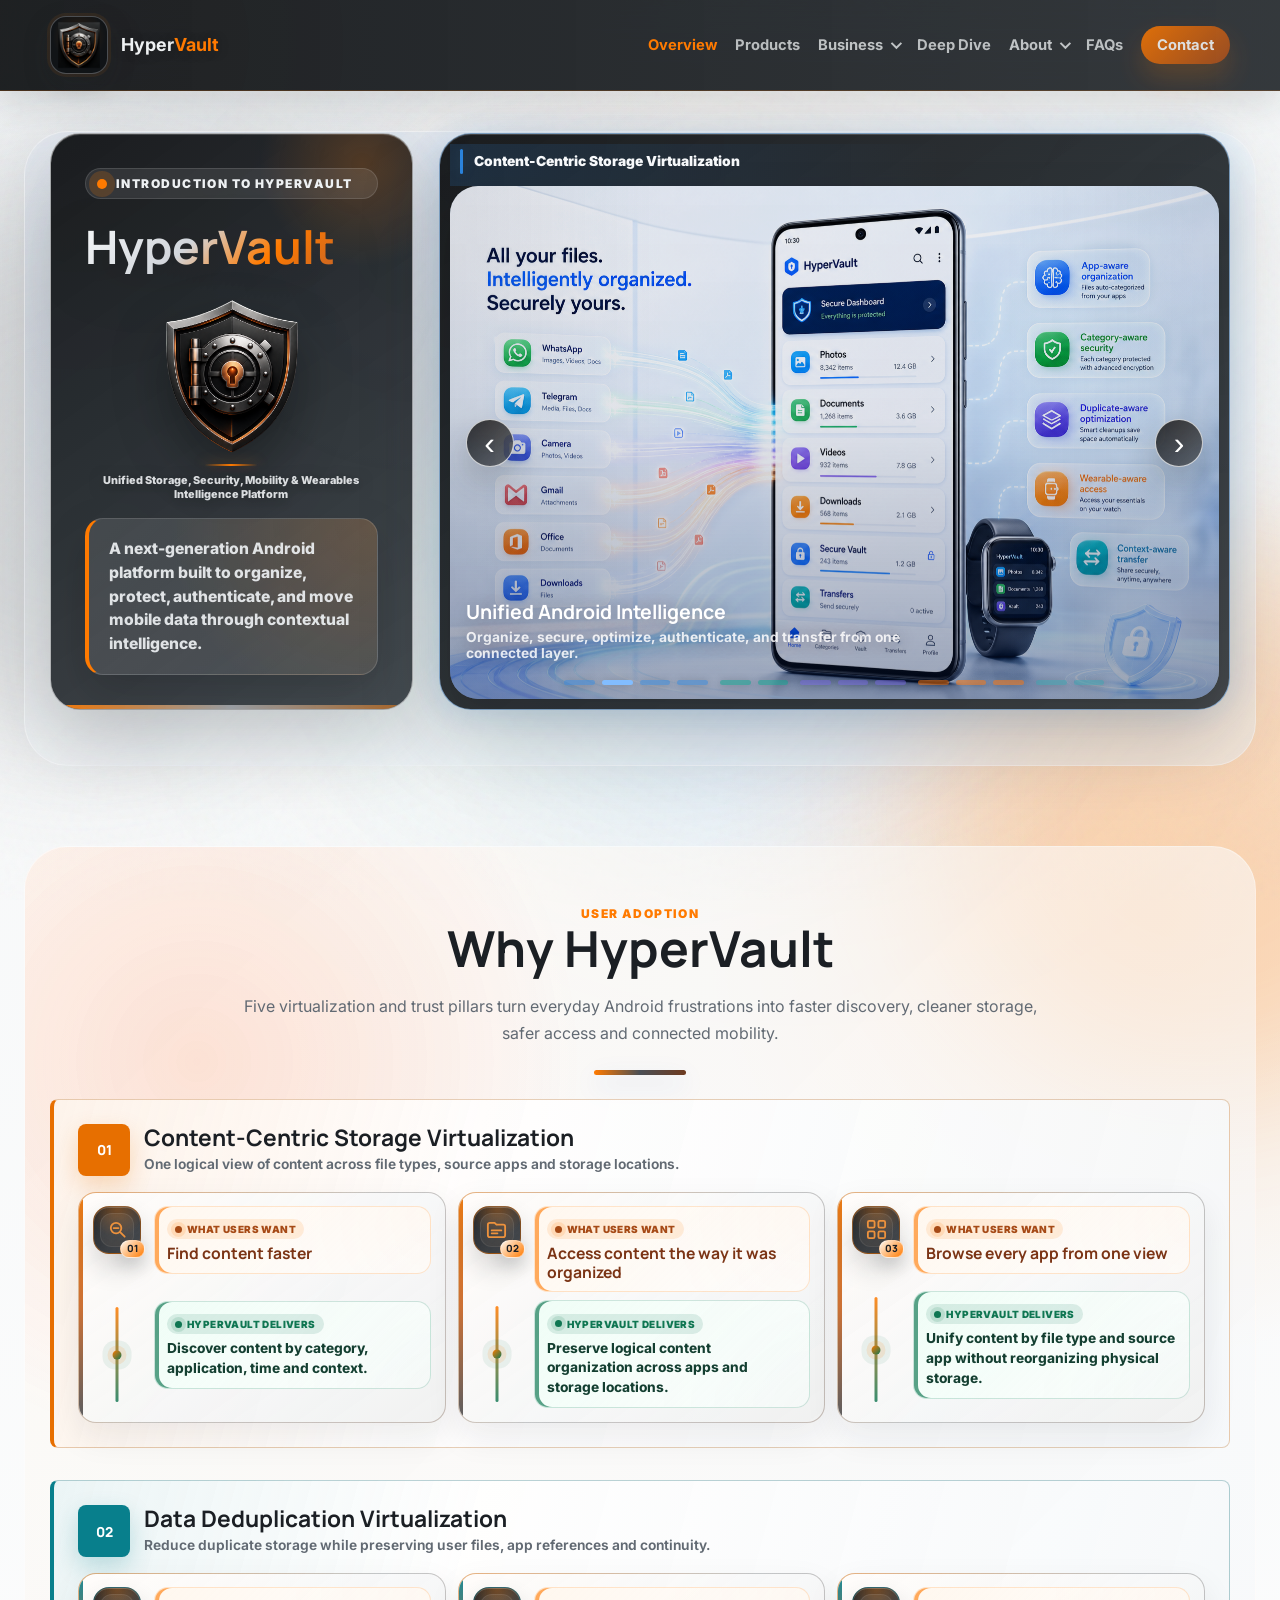
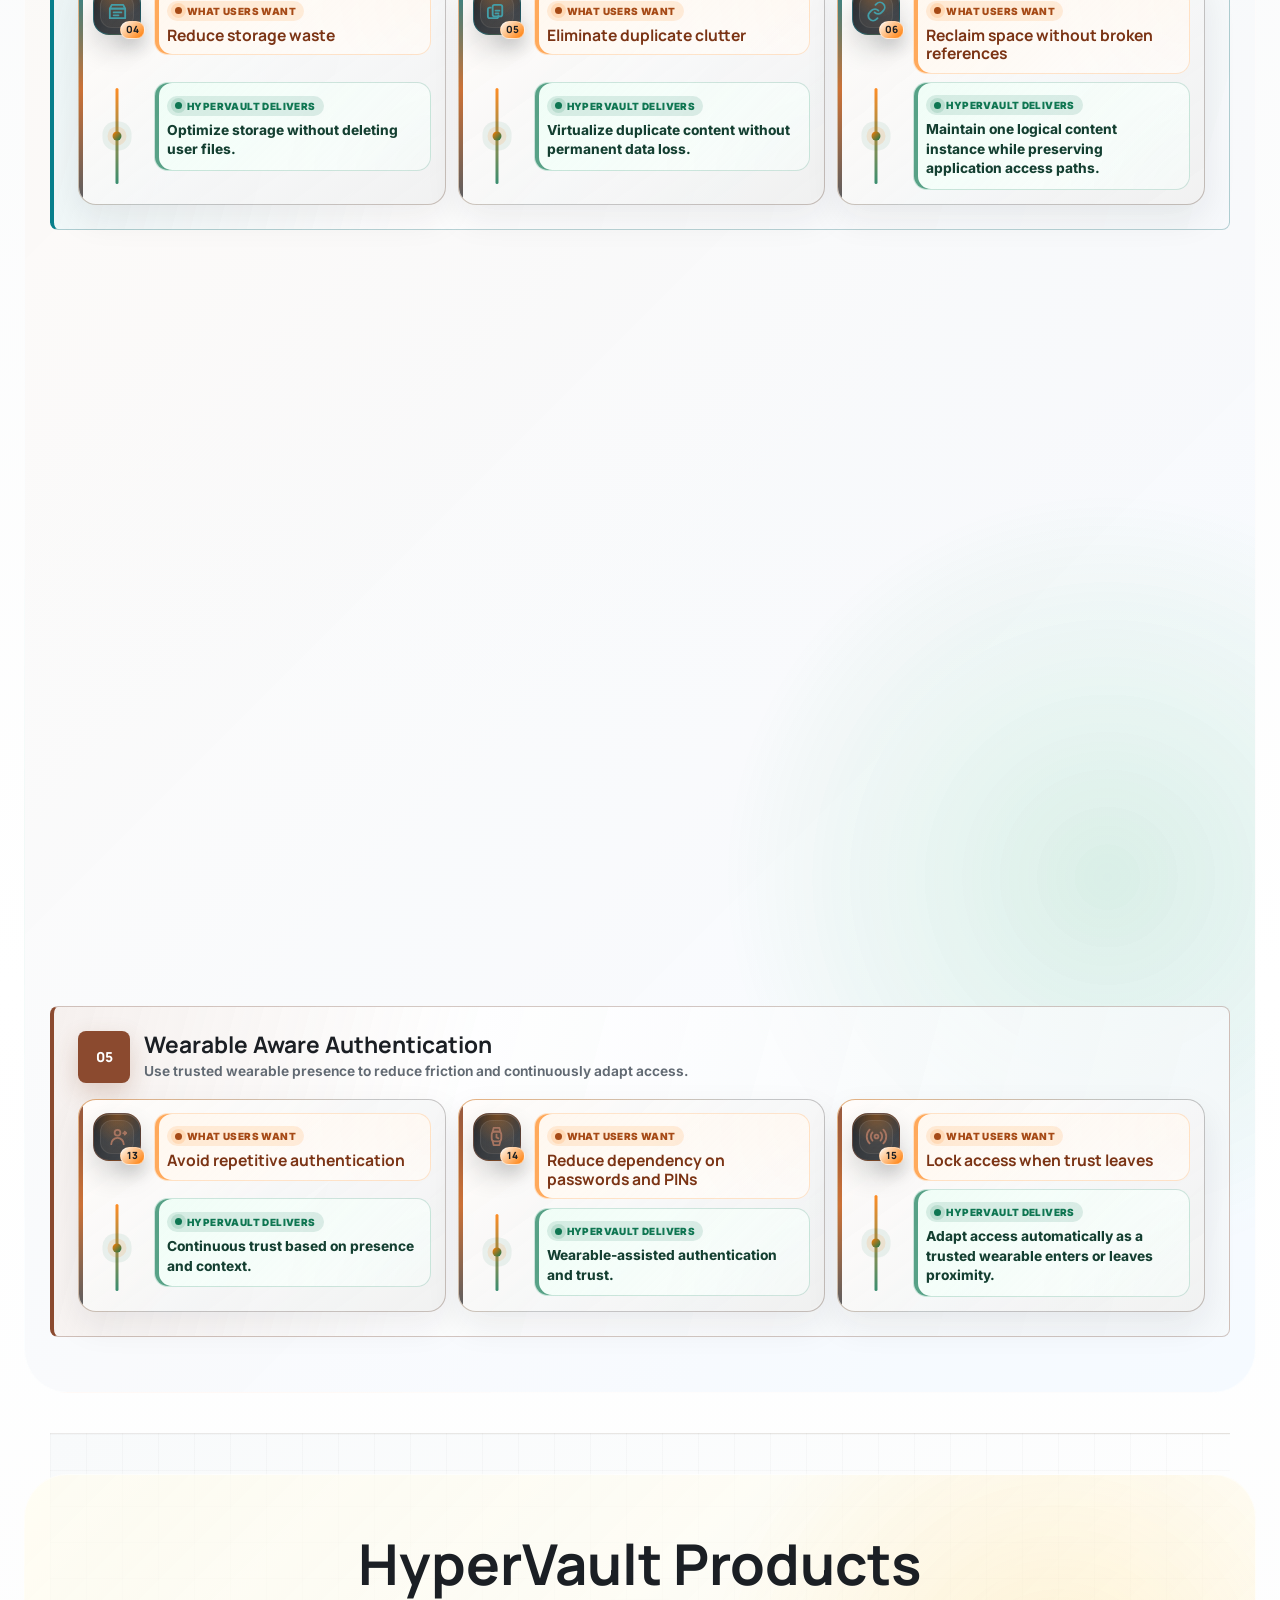
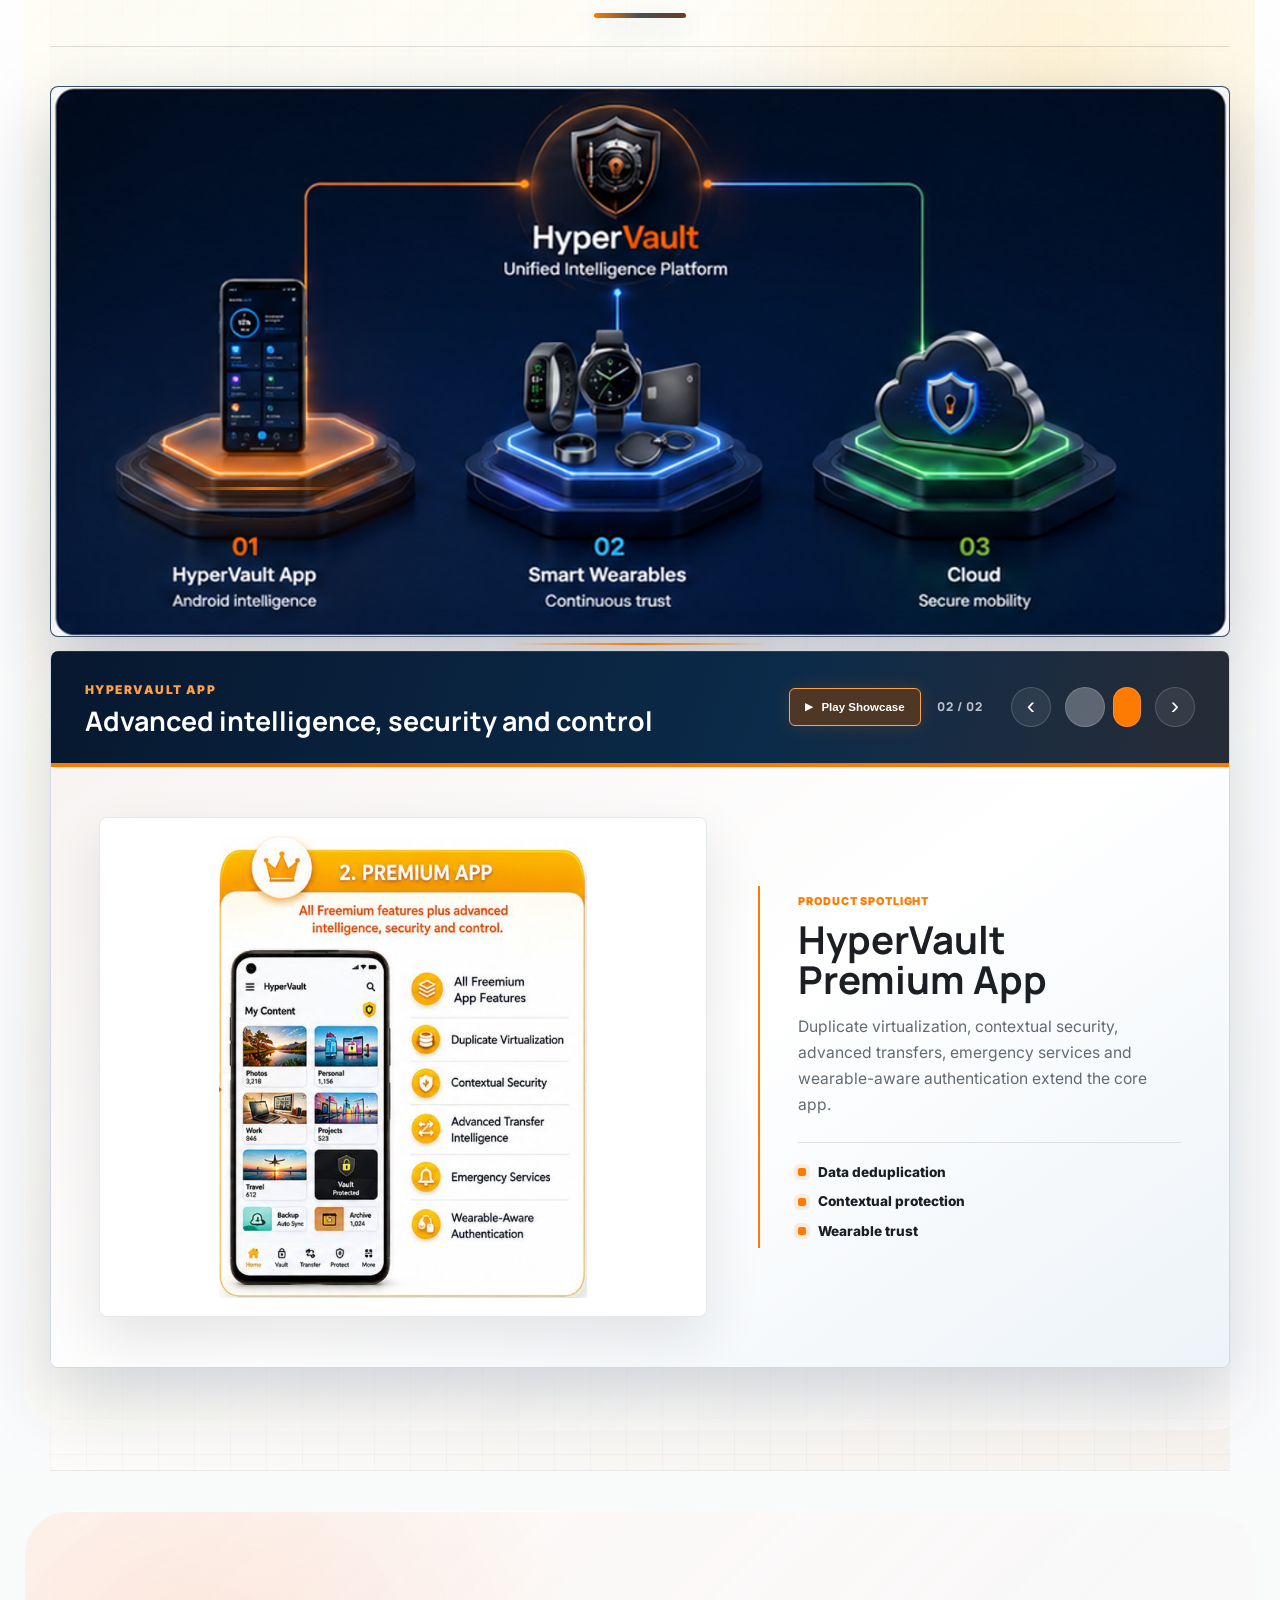
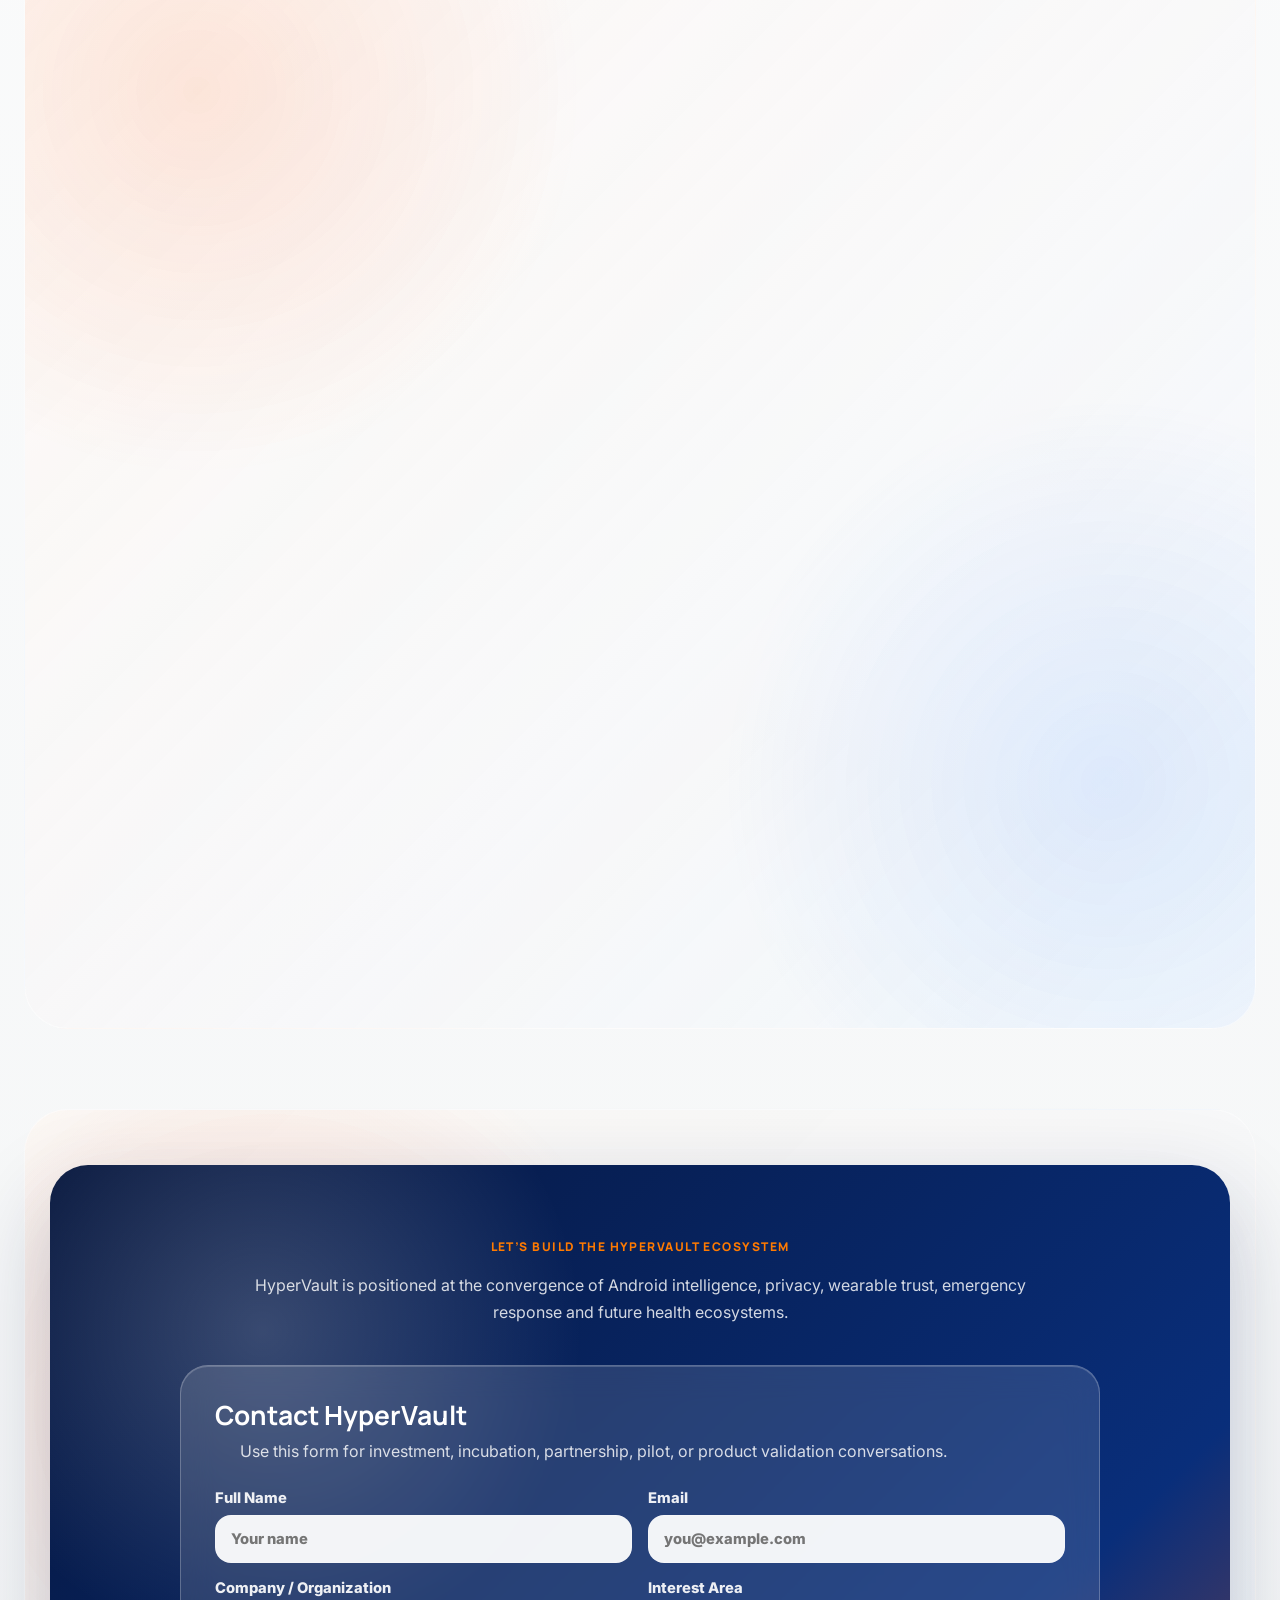
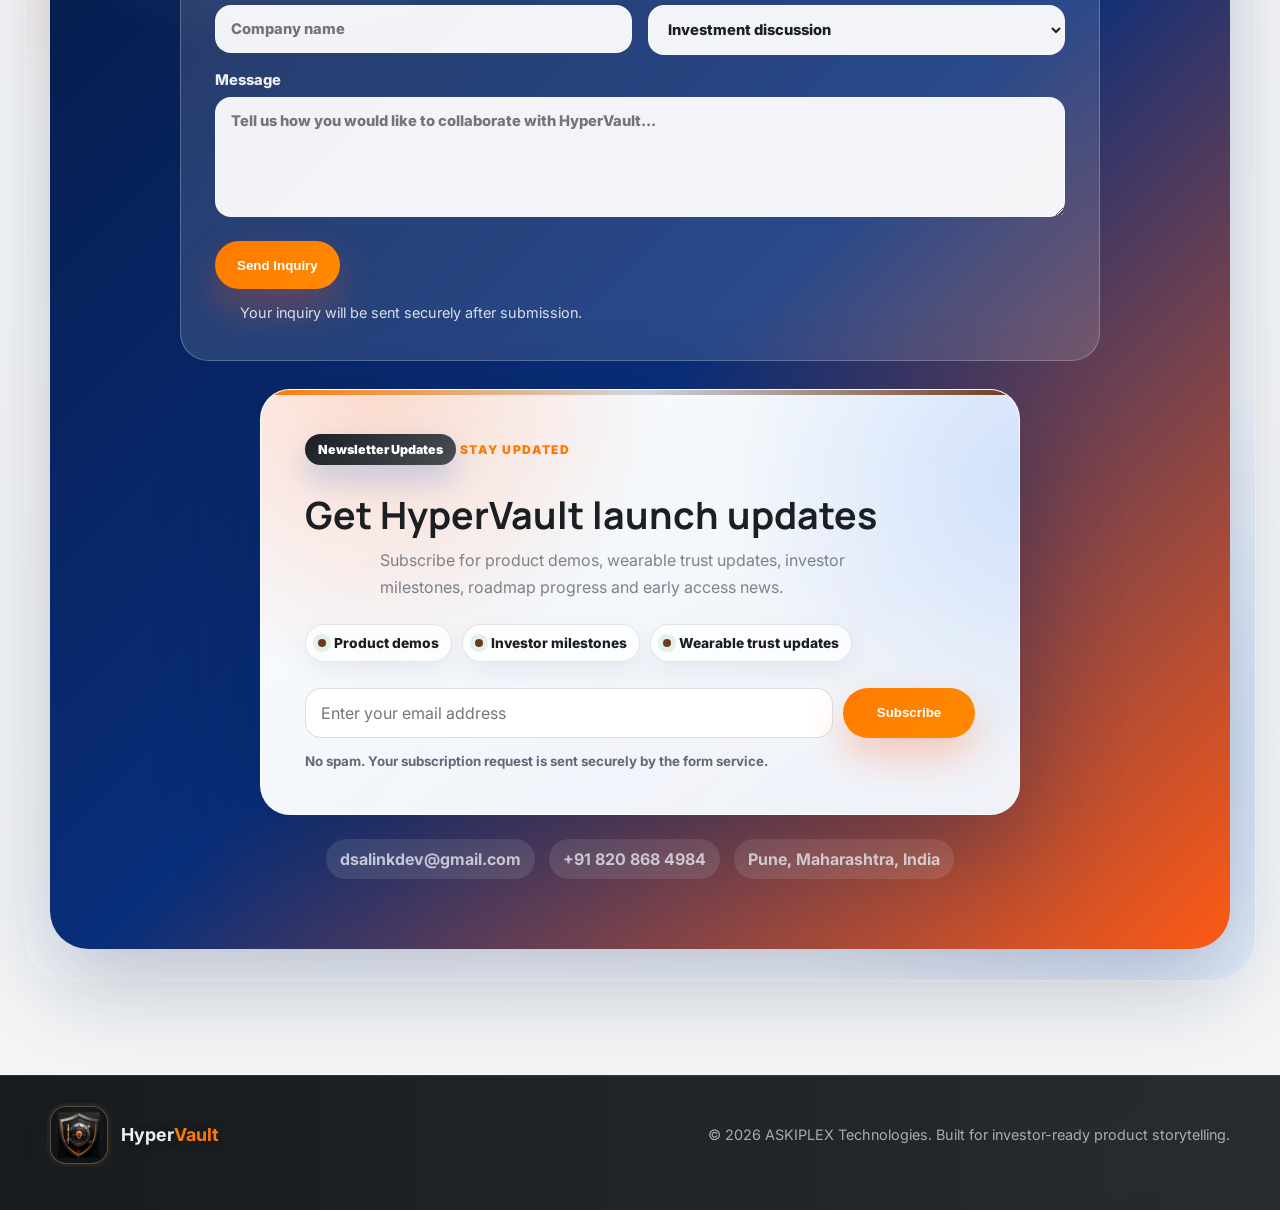
==== commit 2f15c454: "fixed products layout" ====
--- a/index.html
+++ b/index.html
@@ -516,23 +516,11 @@
 
       <div class="product-ecosystem-shell reveal" data-product-ecosystem>
         <div class="ecosystem-hierarchy" aria-label="HyperVault product hierarchy">
-          <div class="ecosystem-root">
-            <span class="ecosystem-root-mark"><img src="assets/hypervault-hero-shield-transparent.png" alt="" /></span>
-            <span><strong>HyperVault</strong><small>Unified Intelligence Platform</small></span>
-          </div>
+          <img class="ecosystem-reference-art" src="assets/products/hierarchy/hypervault-product-hierarchy-showcase.png" alt="HyperVault unified intelligence platform connected to three product lines: HyperVault App, Smart Wearables and Cloud" />
           <div class="ecosystem-branches" role="tablist" aria-label="Product ecosystem categories">
-            <button class="ecosystem-branch active" type="button" role="tab" aria-selected="true" aria-controls="product-panel-app" id="product-tab-app" data-product-tab="app">
-              <span class="ecosystem-node-media"><img src="assets/products/hierarchy/hypervault-app-phone.webp" alt="HyperVault Android app displayed on a mobile phone" /></span>
-              <span class="ecosystem-node-copy"><small>01</small><strong>HyperVault App</strong><span>Android intelligence</span></span>
-            </button>
-            <button class="ecosystem-branch" type="button" role="tab" aria-selected="false" aria-controls="product-panel-wearables" id="product-tab-wearables" data-product-tab="wearables">
-              <span class="ecosystem-node-media"><img src="assets/products/hierarchy/smart-wearables.webp" alt="Collection of smart wearable devices including a ring, band, watch, card and keychain" /></span>
-              <span class="ecosystem-node-copy"><small>02</small><strong>Smart Wearables</strong><span>Continuous trust</span></span>
-            </button>
-            <button class="ecosystem-branch" type="button" role="tab" aria-selected="false" aria-controls="product-panel-cloud" id="product-tab-cloud" data-product-tab="cloud">
-              <span class="ecosystem-node-media"><img src="assets/products/hierarchy/secure-cloud.webp" alt="Secure cloud storage symbol with integrated shield protection" /></span>
-              <span class="ecosystem-node-copy"><small>03</small><strong>Cloud</strong><span>Secure mobility</span></span>
-            </button>
+            <button class="ecosystem-branch active" type="button" role="tab" aria-label="View HyperVault App product line" aria-selected="true" aria-controls="product-panel-app" id="product-tab-app" data-product-tab="app"></button>
+            <button class="ecosystem-branch" type="button" role="tab" aria-label="View Smart Wearables product line" aria-selected="false" aria-controls="product-panel-wearables" id="product-tab-wearables" data-product-tab="wearables"></button>
+            <button class="ecosystem-branch" type="button" role="tab" aria-label="View Cloud product line" aria-selected="false" aria-controls="product-panel-cloud" id="product-tab-cloud" data-product-tab="cloud"></button>
           </div>
         </div>
 
@@ -541,7 +529,7 @@
             <div class="product-line-carousel product-category-carousel magic-frame" data-carousel="product-line">
               <div class="product-line-header">
                 <div><span class="eyebrow orange">HyperVault App</span><h3>Android storage intelligence for every stage of the user journey</h3></div>
-                <div class="product-carousel-status"><span data-product-counter>01 / 02</span><div class="carousel-controls compact"><button aria-label="Previous HyperVault App slide" data-prev>‹</button><div class="dots" data-dots></div><button aria-label="Next HyperVault App slide" data-next>›</button></div></div>
+                <div class="product-carousel-status"><button class="product-showcase-launch" type="button" data-product-showcase-launch="app" title="Play HyperVault App showcase in full screen"><span aria-hidden="true">&#9654;</span><span>Play Showcase</span></button><span data-product-counter>01 / 02</span><div class="carousel-controls compact"><button aria-label="Previous HyperVault App slide" data-prev>‹</button><div class="dots" data-dots></div><button aria-label="Next HyperVault App slide" data-next>›</button></div></div>
               </div>
               <div class="carousel-track product-line-track">
                 <article class="slide active product-line-slide" data-product-category="HyperVault App" data-product-subtitle="Essential organization, discovery and file mobility">
@@ -561,7 +549,7 @@
             <div class="product-line-carousel product-category-carousel magic-frame" data-carousel="product-line">
               <div class="product-line-header">
                 <div><span class="eyebrow green">Wearable Product Line</span><h3>Trust devices designed for real-world access, safety and continuity</h3></div>
-                <div class="product-carousel-status"><span data-product-counter>01 / 05</span><div class="carousel-controls compact"><button aria-label="Previous wearable product slide" data-prev>‹</button><div class="dots" data-dots></div><button aria-label="Next wearable product slide" data-next>›</button></div></div>
+                <div class="product-carousel-status"><button class="product-showcase-launch" type="button" data-product-showcase-launch="wearables" title="Play Smart Wearables showcase in full screen"><span aria-hidden="true">&#9654;</span><span>Play Showcase</span></button><span data-product-counter>01 / 05</span><div class="carousel-controls compact"><button aria-label="Previous wearable product slide" data-prev>‹</button><div class="dots" data-dots></div><button aria-label="Next wearable product slide" data-next>›</button></div></div>
               </div>
               <div class="carousel-track product-line-track">
                 <article class="slide active product-line-slide" data-product-category="Smart Wearables" data-product-subtitle="Secure, discreet and always with the user"><img src="assets/hd/product-line/smart-ring.png" alt="HyperVault Smart Rings for secure discreet wearable trust" /><div class="slide-copy"><span class="product-spotlight-label">Wearable Spotlight</span><h3>Smart Rings</h3><p>Discreet wearable trust for everyday authentication, proximity intelligence and emergency activation moments.</p><ul class="product-feature-list" aria-label="Smart Ring capabilities"><li>Proximity trust</li><li>Discreet access</li><li>Emergency activation</li></ul></div></article>
@@ -577,7 +565,7 @@
             <div class="product-line-carousel product-category-carousel magic-frame" data-carousel="product-line">
               <div class="product-line-header">
                 <div><span class="eyebrow blue">Cloud &amp; Mobility</span><h3>Secure continuity across cloud, connected storage and portable access</h3></div>
-                <div class="product-carousel-status"><span data-product-counter>01 / 02</span><div class="carousel-controls compact"><button aria-label="Previous Cloud product slide" data-prev>‹</button><div class="dots" data-dots></div><button aria-label="Next Cloud product slide" data-next>›</button></div></div>
+                <div class="product-carousel-status"><button class="product-showcase-launch" type="button" data-product-showcase-launch="cloud" title="Play Cloud product showcase in full screen"><span aria-hidden="true">&#9654;</span><span>Play Showcase</span></button><span data-product-counter>01 / 02</span><div class="carousel-controls compact"><button aria-label="Previous Cloud product slide" data-prev>‹</button><div class="dots" data-dots></div><button aria-label="Next Cloud product slide" data-next>›</button></div></div>
               </div>
               <div class="carousel-track product-line-track">
 <!--                 <article class="slide active product-line-slide" data-product-category="HyperVault Cloud" data-product-subtitle="Context-aware synchronization and enterprise readiness"><img src="assets/hypervault-ecosystem-solution.png" alt="HyperVault Cloud and enterprise readiness ecosystem" /><div class="slide-copy"><h3>HyperVault Cloud</h3><p>Context-aware synchronization preserves organization, protection and trusted access as content moves beyond the device.</p></div></article>
@@ -757,6 +745,33 @@
     </div>
   </div>
 
+  <div class="product-showcase-player" data-product-showcase-player hidden aria-hidden="true">
+    <div class="product-showcase-surface" role="dialog" aria-modal="true" aria-labelledby="productShowcaseTitle">
+      <header class="product-showcase-header">
+        <div>
+          <span data-showcase-category>HyperVault Products</span>
+          <strong id="productShowcaseTitle">Product Showcase</strong>
+        </div>
+        <button class="product-showcase-close" type="button" data-showcase-close aria-label="Close full-screen product showcase">&times;</button>
+      </header>
+      <div class="product-showcase-stage">
+        <img data-showcase-image alt="" />
+        <div class="product-showcase-copy" aria-live="polite">
+          <strong data-showcase-title></strong>
+          <p data-showcase-description></p>
+          <ul data-showcase-features aria-label="Product capabilities"></ul>
+        </div>
+      </div>
+      <div class="product-showcase-controls">
+        <button type="button" data-showcase-prev aria-label="Previous product">&#8249;</button>
+        <button class="product-showcase-toggle" type="button" data-showcase-toggle aria-label="Pause product showcase"><span aria-hidden="true">&#10074;&#10074;</span></button>
+        <div class="product-showcase-timeline" role="progressbar" aria-label="Showcase progress" aria-valuemin="0" aria-valuemax="100" aria-valuenow="0"><span data-showcase-progress></span></div>
+        <span class="product-showcase-counter" data-showcase-counter>01 / 01</span>
+        <button type="button" data-showcase-next aria-label="Next product">&#8250;</button>
+      </div>
+    </div>
+  </div>
+
   <script src="script.js"></script>
 </body>
 </html>
--- a/style.css
+++ b/style.css
@@ -9657,6 +9657,571 @@
   }
 }
 
+/* Product hierarchy command stage */
+.products .product-section-heading {
+  margin-bottom: clamp(26px, 3vw, 40px);
+}
+
+.products .product-ecosystem-shell {
+  --selected-line: #ff7a00;
+  --selected-line-soft: rgba(255,122,0,.18);
+}
+
+.products .product-ecosystem-shell[data-active-product="wearables"] {
+  --selected-line: #26b989;
+  --selected-line-soft: rgba(38,185,137,.18);
+}
+
+.products .product-ecosystem-shell[data-active-product="cloud"] {
+  --selected-line: #4c8cff;
+  --selected-line-soft: rgba(76,140,255,.2);
+}
+
+.products .ecosystem-hierarchy {
+  position: relative;
+  isolation: isolate;
+  min-height: 560px;
+  overflow: hidden;
+  padding: 28px clamp(20px, 3vw, 38px) 36px;
+  border: 1px solid rgba(147,181,217,.28);
+  border-radius: 8px;
+  background:
+    linear-gradient(rgba(119,167,215,.055) 1px, transparent 1px),
+    linear-gradient(90deg, rgba(119,167,215,.055) 1px, transparent 1px),
+    linear-gradient(125deg, rgba(255,122,0,.08), transparent 28%),
+    linear-gradient(235deg, rgba(38,185,137,.075), transparent 30%),
+    linear-gradient(145deg, #07162b, #0b213d 54%, #07182f);
+  background-size: 34px 34px, 34px 34px, auto, auto, auto;
+  box-shadow:
+    0 34px 82px rgba(7,27,71,.22),
+    0 0 34px var(--selected-line-soft),
+    inset 0 1px 0 rgba(255,255,255,.1);
+  transition: box-shadow .35s ease;
+}
+
+.products .ecosystem-hierarchy::before {
+  content: "";
+  position: absolute;
+  inset: 0;
+  z-index: -1;
+  background:
+    linear-gradient(112deg, transparent 0 20%, rgba(255,255,255,.045) 20.1% 20.3%, transparent 20.4% 100%),
+    linear-gradient(248deg, transparent 0 18%, rgba(255,255,255,.04) 18.1% 18.3%, transparent 18.4% 100%);
+  pointer-events: none;
+}
+
+.products .ecosystem-hierarchy::after {
+  content: "";
+  position: absolute;
+  top: 0;
+  left: 12%;
+  right: 12%;
+  height: 3px;
+  background: linear-gradient(90deg, transparent, #ff7a00 22%, #4c8cff 52%, #26b989 80%, transparent);
+  box-shadow: 0 0 18px var(--selected-line-soft);
+  opacity: .82;
+  pointer-events: none;
+}
+
+.products .ecosystem-root {
+  position: relative;
+  z-index: 3;
+  width: min(100%, 286px);
+  min-height: 172px;
+  display: grid;
+  grid-template-columns: 1fr;
+  justify-items: center;
+  gap: 5px;
+  margin: 0 auto;
+  padding: 14px 18px 17px;
+  border: 1px solid rgba(255,143,54,.52);
+  border-radius: 8px;
+  color: #f5f8fb;
+  background:
+    linear-gradient(145deg, rgba(15,21,29,.97), rgba(31,39,48,.96)),
+    #15191e;
+  box-shadow:
+    0 22px 54px rgba(0,0,0,.42),
+    0 0 30px rgba(255,122,0,.12),
+    inset 0 1px 0 rgba(255,255,255,.12);
+}
+
+.products .ecosystem-root::before {
+  content: "";
+  position: absolute;
+  left: 22px;
+  right: 22px;
+  bottom: 0;
+  height: 2px;
+  background: linear-gradient(90deg, transparent, #ff7a00, transparent);
+  box-shadow: 0 0 12px rgba(255,122,0,.5);
+}
+
+.products .ecosystem-root::after {
+  bottom: -56px;
+  width: 3px;
+  height: 56px;
+  background: linear-gradient(180deg, #ff7a00, #4c8cff 58%, rgba(38,185,137,.78));
+  box-shadow: 0 0 14px rgba(76,140,255,.5);
+}
+
+.products .ecosystem-root-mark {
+  width: 92px;
+  height: 92px;
+  padding: 5px;
+  border: 1px solid rgba(255,143,54,.28);
+  border-radius: 50%;
+  background: rgba(255,255,255,.025);
+  box-shadow:
+    0 0 0 8px rgba(255,122,0,.035),
+    inset 0 0 22px rgba(255,122,0,.08);
+}
+
+.products .ecosystem-root-mark img {
+  filter: drop-shadow(0 12px 18px rgba(0,0,0,.48));
+}
+
+.products .ecosystem-root-copy {
+  display: grid;
+  justify-items: center;
+  gap: 2px;
+  text-align: center;
+}
+
+.products .ecosystem-root-copy strong {
+  font-size: 1.7rem;
+  line-height: 1;
+}
+
+.products .ecosystem-root-copy strong span {
+  color: #f4f6f8;
+}
+
+.products .ecosystem-root-copy strong em {
+  color: #ff7a00;
+  font-style: normal;
+}
+
+.products .ecosystem-root-copy small {
+  color: rgba(232,239,246,.72);
+  font-size: .72rem;
+  letter-spacing: .04em;
+}
+
+.products .ecosystem-branches {
+  position: relative;
+  z-index: 2;
+  grid-template-columns: repeat(3, minmax(0, 1fr));
+  gap: clamp(14px, 2.3vw, 28px);
+  margin-top: 56px;
+  padding-top: 46px;
+}
+
+.products .ecosystem-branches::before {
+  top: 0;
+  left: 16.666%;
+  right: 16.666%;
+  height: 3px;
+  background: linear-gradient(90deg, #ff7a00 0 28%, #4c8cff 37% 63%, #26b989 72% 100%);
+  box-shadow: 0 0 18px rgba(76,140,255,.38);
+  animation: ecosystemSignal 3.2s ease-in-out infinite;
+}
+
+@keyframes ecosystemSignal {
+  0%, 100% { opacity: .72; filter: brightness(.92); }
+  50% { opacity: 1; filter: brightness(1.18); }
+}
+
+.products .ecosystem-branch,
+.products .ecosystem-branch:nth-child(2),
+.products .ecosystem-branch:nth-child(3) {
+  --branch-color: #ff7a00;
+  position: relative;
+  min-width: 0;
+  min-height: 274px;
+  display: grid;
+  grid-template-columns: 1fr;
+  grid-template-rows: 178px auto;
+  align-items: stretch;
+  gap: 12px;
+  padding: 16px 16px 18px;
+  border: 1px solid rgba(255,122,0,.28);
+  border-radius: 8px;
+  color: #eef5fb;
+  background: linear-gradient(160deg, rgba(16,36,61,.88), rgba(7,23,44,.96));
+  box-shadow: 0 18px 38px rgba(0,0,0,.28), inset 0 1px 0 rgba(255,255,255,.06);
+  text-align: center;
+  transform: none;
+  transition: transform .28s ease, border-color .28s ease, box-shadow .28s ease, background .28s ease;
+}
+
+.products .ecosystem-branch:nth-child(2) {
+  --branch-color: #4c8cff;
+  border-color: rgba(76,140,255,.3);
+}
+
+.products .ecosystem-branch:nth-child(3) {
+  --branch-color: #26b989;
+  border-color: rgba(38,185,137,.3);
+}
+
+.products .ecosystem-branch::before {
+  top: -46px;
+  width: 3px;
+  height: 46px;
+  background: linear-gradient(180deg, var(--branch-color), color-mix(in srgb, var(--branch-color) 56%, transparent));
+  box-shadow: 0 0 12px color-mix(in srgb, var(--branch-color) 48%, transparent);
+}
+
+.products .ecosystem-branch::after {
+  top: -52px;
+  width: 11px;
+  height: 11px;
+  background: var(--branch-color);
+  box-shadow:
+    0 0 0 5px color-mix(in srgb, var(--branch-color) 14%, transparent),
+    0 0 20px color-mix(in srgb, var(--branch-color) 62%, transparent);
+}
+
+.products .ecosystem-branch:hover,
+.products .ecosystem-branch:focus-visible {
+  z-index: 3;
+  border-color: color-mix(in srgb, var(--branch-color) 72%, white);
+  background: linear-gradient(160deg, rgba(24,52,82,.94), rgba(8,26,49,.98));
+  box-shadow:
+    0 28px 54px rgba(0,0,0,.34),
+    0 0 28px color-mix(in srgb, var(--branch-color) 22%, transparent),
+    inset 0 1px 0 rgba(255,255,255,.1);
+  transform: translateY(-7px);
+}
+
+.products .ecosystem-branch:focus-visible {
+  outline: 3px solid color-mix(in srgb, var(--branch-color) 68%, white);
+  outline-offset: 3px;
+}
+
+.products .ecosystem-branch.active {
+  z-index: 3;
+  border-color: var(--branch-color);
+  background:
+    linear-gradient(160deg, color-mix(in srgb, var(--branch-color) 12%, #17314e), rgba(7,23,44,.98));
+  box-shadow:
+    0 30px 62px rgba(0,0,0,.38),
+    0 0 34px color-mix(in srgb, var(--branch-color) 30%, transparent),
+    inset 0 1px 0 rgba(255,255,255,.12);
+  transform: translateY(-8px);
+}
+
+.products .ecosystem-node-media {
+  position: relative;
+  width: 100%;
+  height: 178px;
+  overflow: visible;
+  margin: 0;
+  border: 0;
+  border-radius: 0;
+  background: transparent;
+}
+
+.products .ecosystem-node-media::before {
+  content: "";
+  position: absolute;
+  left: 4%;
+  right: 4%;
+  bottom: 0;
+  height: 58px;
+  z-index: 0;
+  border: 1px solid color-mix(in srgb, var(--branch-color) 58%, #8b9db3);
+  clip-path: polygon(9% 0, 91% 0, 100% 32%, 92% 100%, 8% 100%, 0 32%);
+  background:
+    linear-gradient(180deg, color-mix(in srgb, var(--branch-color) 38%, #253b56), #0b1829 58%, #07111f);
+  box-shadow:
+    0 12px 18px rgba(0,0,0,.36),
+    0 0 22px color-mix(in srgb, var(--branch-color) 24%, transparent),
+    inset 0 2px 0 color-mix(in srgb, var(--branch-color) 76%, white);
+}
+
+.products .ecosystem-node-media::after {
+  content: "";
+  position: absolute;
+  left: 11%;
+  right: 11%;
+  bottom: 49px;
+  height: 2px;
+  z-index: 3;
+  background: linear-gradient(90deg, transparent, var(--branch-color), transparent);
+  box-shadow: 0 0 16px var(--branch-color);
+}
+
+.products .ecosystem-node-media img {
+  position: absolute;
+  left: 12%;
+  top: 0;
+  z-index: 2;
+  width: 76%;
+  height: 132px;
+  padding: 7px;
+  border: 1px solid rgba(214,228,241,.28);
+  border-radius: 6px;
+  object-fit: contain;
+  background: linear-gradient(145deg, rgba(255,255,255,.98), rgba(234,241,247,.95));
+  box-shadow: 0 14px 28px rgba(0,0,0,.28);
+  transition: transform .28s ease, box-shadow .28s ease;
+}
+
+.products .ecosystem-branch:hover .ecosystem-node-media img,
+.products .ecosystem-branch:focus-visible .ecosystem-node-media img,
+.products .ecosystem-branch.active .ecosystem-node-media img {
+  transform: translateY(-5px) scale(1.025);
+  box-shadow:
+    0 20px 34px rgba(0,0,0,.34),
+    0 0 22px color-mix(in srgb, var(--branch-color) 25%, transparent);
+}
+
+.products .ecosystem-node-copy {
+  align-content: start;
+  justify-items: center;
+  gap: 4px;
+  min-width: 0;
+}
+
+.products .ecosystem-node-copy small {
+  min-width: 36px;
+  padding: 3px 7px;
+  border: 1px solid color-mix(in srgb, var(--branch-color) 55%, transparent);
+  border-radius: 4px;
+  color: color-mix(in srgb, var(--branch-color) 76%, white);
+  background: color-mix(in srgb, var(--branch-color) 13%, transparent);
+  font-size: .68rem;
+  line-height: 1;
+}
+
+.products .ecosystem-node-copy strong,
+.products .ecosystem-branch.active .ecosystem-node-copy strong {
+  color: #f4f7fa;
+  font-size: clamp(1.05rem, 1.5vw, 1.28rem);
+  line-height: 1.12;
+}
+
+.products .ecosystem-node-copy span {
+  color: rgba(219,230,240,.68);
+  font-size: .76rem;
+}
+
+.products .ecosystem-panels {
+  position: relative;
+  margin-top: clamp(26px, 3vw, 38px);
+}
+
+.products .ecosystem-panels::before {
+  content: "";
+  position: absolute;
+  top: -16px;
+  left: 50%;
+  width: min(220px, 46%);
+  height: 2px;
+  background: linear-gradient(90deg, transparent, var(--selected-line), transparent);
+  box-shadow: 0 0 14px var(--selected-line-soft);
+  transform: translateX(-50%);
+}
+
+@media (max-width: 900px) {
+  .products .ecosystem-hierarchy {
+    min-height: 480px;
+    padding: 24px 18px 28px;
+  }
+
+  .products .ecosystem-root {
+    width: 252px;
+    min-height: 148px;
+  }
+
+  .products .ecosystem-root-mark {
+    width: 76px;
+    height: 76px;
+  }
+
+  .products .ecosystem-branches {
+    gap: 10px;
+    margin-top: 50px;
+    padding-top: 40px;
+  }
+
+  .products .ecosystem-branch,
+  .products .ecosystem-branch:nth-child(2),
+  .products .ecosystem-branch:nth-child(3) {
+    min-height: 220px;
+    grid-template-rows: 134px auto;
+    gap: 8px;
+    padding: 11px 9px 13px;
+  }
+
+  .products .ecosystem-branch::before {
+    top: -40px;
+    height: 40px;
+  }
+
+  .products .ecosystem-branch::after {
+    top: -46px;
+  }
+
+  .products .ecosystem-node-media {
+    height: 134px;
+  }
+
+  .products .ecosystem-node-media::before {
+    height: 45px;
+  }
+
+  .products .ecosystem-node-media::after {
+    bottom: 38px;
+  }
+
+  .products .ecosystem-node-media img {
+    left: 10%;
+    width: 80%;
+    height: 100px;
+  }
+
+  .products .ecosystem-node-copy span {
+    display: block;
+  }
+}
+
+@media (max-width: 720px) {
+  .products .product-section-heading {
+    margin-bottom: 24px;
+  }
+
+  .products .ecosystem-hierarchy {
+    min-height: 348px;
+    padding: 14px 9px 18px;
+    background-size: 22px 22px, 22px 22px, auto, auto, auto;
+  }
+
+  .products .ecosystem-root {
+    width: 222px;
+    min-height: 112px;
+    grid-template-columns: 64px minmax(0, 1fr);
+    justify-items: stretch;
+    gap: 9px;
+    padding: 10px 13px;
+  }
+
+  .products .ecosystem-root-mark {
+    width: 60px;
+    height: 60px;
+  }
+
+  .products .ecosystem-root-copy {
+    align-content: center;
+    justify-items: start;
+    text-align: left;
+  }
+
+  .products .ecosystem-root-copy strong {
+    font-size: 1.22rem;
+  }
+
+  .products .ecosystem-root-copy small {
+    font-size: .56rem;
+    line-height: 1.25;
+  }
+
+  .products .ecosystem-root::after {
+    bottom: -35px;
+    height: 35px;
+  }
+
+  .products .ecosystem-branches {
+    gap: 5px;
+    margin-top: 35px;
+    padding-top: 30px;
+  }
+
+  .products .ecosystem-branches::before {
+    height: 2px;
+  }
+
+  .products .ecosystem-branch,
+  .products .ecosystem-branch:nth-child(2),
+  .products .ecosystem-branch:nth-child(3) {
+    min-height: 166px;
+    grid-template-rows: 82px auto;
+    gap: 7px;
+    padding: 7px 4px 9px;
+  }
+
+  .products .ecosystem-branch::before {
+    top: -30px;
+    height: 30px;
+    width: 2px;
+  }
+
+  .products .ecosystem-branch::after {
+    top: -35px;
+    width: 9px;
+    height: 9px;
+  }
+
+  .products .ecosystem-branch:hover,
+  .products .ecosystem-branch:focus-visible,
+  .products .ecosystem-branch.active {
+    transform: translateY(-3px);
+  }
+
+  .products .ecosystem-node-media {
+    width: 100%;
+    height: 82px;
+  }
+
+  .products .ecosystem-node-media::before {
+    left: 2%;
+    right: 2%;
+    height: 29px;
+  }
+
+  .products .ecosystem-node-media::after {
+    left: 14%;
+    right: 14%;
+    bottom: 24px;
+  }
+
+  .products .ecosystem-node-media img {
+    left: 10%;
+    width: 80%;
+    height: 62px;
+    padding: 3px;
+    border-radius: 4px;
+  }
+
+  .products .ecosystem-node-copy {
+    gap: 2px;
+  }
+
+  .products .ecosystem-node-copy small {
+    min-width: 26px;
+    padding: 2px 4px;
+    font-size: .52rem;
+  }
+
+  .products .ecosystem-node-copy strong,
+  .products .ecosystem-branch.active .ecosystem-node-copy strong {
+    font-size: clamp(.66rem, 2.9vw, .78rem);
+    line-height: 1.08;
+  }
+
+  .products .ecosystem-node-copy span {
+    display: none;
+  }
+}
+
+@media (prefers-reduced-motion: reduce) {
+  .products .ecosystem-branches::before {
+    animation: none;
+  }
+}
+
 /* HyperVault product ecosystem showcase */
 .products {
   width: min(1180px, calc(100vw - 32px));
@@ -9695,57 +10260,6 @@
   line-height: .98;
 }
 
-.products .ecosystem-hierarchy {
-  padding: 10px clamp(8px, 2vw, 24px) 0;
-}
-
-.products .ecosystem-root {
-  width: min(100%, 390px);
-  min-height: 96px;
-  border-radius: 8px;
-  background:
-    linear-gradient(120deg, rgba(19,22,25,.99), rgba(47,52,57,.98)),
-    radial-gradient(circle at 0 0, rgba(255,122,0,.22), transparent 12rem);
-  box-shadow: 0 22px 50px rgba(27,31,36,.22), inset 0 1px 0 rgba(255,255,255,.12);
-}
-
-.products .ecosystem-root::after {
-  background: linear-gradient(180deg, var(--orange), rgba(54,89,167,.72));
-}
-
-.products .ecosystem-branch {
-  min-height: 132px;
-  border-radius: 8px;
-  background: rgba(255,255,255,.94);
-  box-shadow: 0 14px 34px rgba(27,31,36,.08);
-}
-
-.products .ecosystem-branch:nth-child(2) { --branch-color: #0f7652; }
-.products .ecosystem-branch:nth-child(3) { --branch-color: #3659a7; }
-
-.products .ecosystem-branch:hover,
-.products .ecosystem-branch:focus-visible {
-  transform: translateY(-4px);
-  box-shadow: 0 22px 48px rgba(27,31,36,.13);
-}
-
-.products .ecosystem-branch.active {
-  border-color: var(--branch-color);
-  background: #fff;
-  box-shadow: 0 24px 58px color-mix(in srgb, var(--branch-color) 18%, transparent);
-  transform: translateY(-5px);
-}
-
-.products .ecosystem-branch.active .ecosystem-node-copy strong {
-  color: var(--branch-color);
-}
-
-.products .ecosystem-node-media {
-  border: 1px solid rgba(27,31,36,.08);
-  border-radius: 6px;
-  background: #fff;
-}
-
 .products .ecosystem-panels {
   margin-top: clamp(32px, 4vw, 52px);
 }
@@ -9964,48 +10478,6 @@
     font-size: 2.3rem;
   }
 
-  .products .ecosystem-root {
-    width: min(100%, 290px);
-    min-height: 88px;
-    border-radius: 8px;
-  }
-
-  .products .ecosystem-branches {
-    gap: 6px;
-  }
-
-  .products .ecosystem-branch {
-    grid-template-columns: 1fr;
-    grid-template-rows: 50px auto;
-    min-height: 116px;
-    gap: 7px;
-    padding: 8px 4px;
-    border-radius: 8px;
-    text-align: center;
-  }
-
-  .products .ecosystem-node-media {
-    width: 54px;
-    height: 50px;
-    margin: 0 auto;
-  }
-
-  .products .ecosystem-node-copy {
-    gap: 2px;
-  }
-
-  .products .ecosystem-node-copy small {
-    font-size: .6rem;
-  }
-
-  .products .ecosystem-node-copy strong {
-    font-size: clamp(.68rem, 3.2vw, .84rem);
-  }
-
-  .products .ecosystem-node-copy span {
-    display: none;
-  }
-
   .products .product-line-header {
     min-height: 0;
     align-items: flex-start;
@@ -10073,6 +10545,655 @@
   }
 }
 
+/* Exact product hierarchy artwork and synchronized product showcase */
+.products .ecosystem-hierarchy {
+  position: relative;
+  min-height: 0;
+  overflow: hidden;
+  padding: 0;
+  border: 1px solid rgba(139,175,209,.38);
+  border-radius: 8px;
+  background: #07182f;
+  box-shadow: 0 30px 74px rgba(7,27,71,.24);
+  scroll-margin-top: 96px;
+}
+
+.products .ecosystem-hierarchy::before,
+.products .ecosystem-hierarchy::after,
+.products .ecosystem-root,
+.products .ecosystem-branches::before {
+  display: none;
+}
+
+.products .ecosystem-reference-art {
+  position: relative;
+  z-index: 1;
+  display: block;
+  width: 100%;
+  height: auto;
+  aspect-ratio: 1298 / 605;
+  object-fit: cover;
+  border: 0;
+  border-radius: 0;
+  background: #07182f;
+}
+
+.products .ecosystem-branches {
+  position: absolute;
+  inset: 0;
+  z-index: 3;
+  display: block;
+  margin: 0;
+  padding: 0;
+}
+
+.products .ecosystem-branch,
+.products .ecosystem-branch:nth-child(2),
+.products .ecosystem-branch:nth-child(3) {
+  --branch-color: #ff7a00;
+  position: absolute;
+  top: 31%;
+  left: 4.25%;
+  width: 27.5%;
+  height: 65%;
+  min-height: 0;
+  display: block;
+  overflow: visible;
+  padding: 0;
+  border: 0;
+  border-radius: 8px;
+  color: transparent;
+  background: transparent;
+  box-shadow: none;
+  transform: none;
+  transition: transform .24s ease, background .24s ease;
+}
+
+.products .ecosystem-branch:nth-child(2) {
+  --branch-color: #4c9cff;
+  left: 36.25%;
+}
+
+.products .ecosystem-branch:nth-child(3) {
+  --branch-color: #58be4b;
+  left: 68.25%;
+}
+
+.products .ecosystem-branch::before {
+  content: "";
+  position: absolute;
+  inset: auto 7% 26%;
+  width: auto;
+  height: 28%;
+  border: 0;
+  border-radius: 50%;
+  background: linear-gradient(180deg, transparent, color-mix(in srgb, var(--branch-color) 14%, transparent), transparent);
+  box-shadow: none;
+  opacity: 0;
+  transform: none;
+  transition: opacity .24s ease, border-color .24s ease, box-shadow .24s ease;
+}
+
+.products .ecosystem-branch::after {
+  content: "";
+  position: absolute;
+  top: auto;
+  left: 23%;
+  right: 23%;
+  bottom: 34%;
+  width: auto;
+  height: 3px;
+  border: 0;
+  border-radius: 999px;
+  background: linear-gradient(90deg, transparent, var(--branch-color), transparent);
+  box-shadow: 0 0 18px var(--branch-color);
+  opacity: 0;
+  transform: none;
+  transition: opacity .24s ease;
+}
+
+.products .ecosystem-branch:hover,
+.products .ecosystem-branch:focus-visible,
+.products .ecosystem-branch.active {
+  border: 0;
+  background: transparent;
+  box-shadow: none;
+  transform: translateY(-3px);
+}
+
+.products .ecosystem-branch:hover::before,
+.products .ecosystem-branch:focus-visible::before,
+.products .ecosystem-branch.active::before {
+  box-shadow: 0 10px 28px color-mix(in srgb, var(--branch-color) 20%, transparent);
+  opacity: 1;
+}
+
+.products .ecosystem-branch:hover::after,
+.products .ecosystem-branch:focus-visible::after,
+.products .ecosystem-branch.active::after {
+  opacity: 1;
+}
+
+.products .ecosystem-branch:focus-visible {
+  outline: 2px solid color-mix(in srgb, var(--branch-color) 76%, white);
+  outline-offset: -3px;
+}
+
+.products .ecosystem-node-media,
+.products .ecosystem-node-copy {
+  position: absolute;
+  width: 1px;
+  height: 1px;
+  overflow: hidden;
+  opacity: 0;
+  pointer-events: none;
+}
+
+.products [data-product-panel="app"] { --product-accent: #ff7a00; }
+.products [data-product-panel="wearables"] { --product-accent: #4c9cff; }
+.products [data-product-panel="cloud"] { --product-accent: #58be4b; }
+
+.products .product-category-carousel {
+  border-color: rgba(80,121,160,.25);
+  background: #f8fbff;
+  box-shadow: 0 28px 72px rgba(7,27,71,.18);
+}
+
+.products .product-line-header {
+  border-bottom-color: var(--product-accent);
+  background:
+    linear-gradient(110deg, #07182f, #0b2b4a 62%, color-mix(in srgb, var(--product-accent) 12%, #09213c));
+  box-shadow: inset 0 1px 0 rgba(255,255,255,.1);
+}
+
+.products .product-category-carousel .product-line-track {
+  background:
+    linear-gradient(145deg, color-mix(in srgb, var(--product-accent) 5%, #f7faff), #fff 52%, #edf3f8);
+}
+
+.product-showcase-launch {
+  min-width: 132px;
+  height: 38px;
+  display: inline-flex;
+  align-items: center;
+  justify-content: center;
+  gap: 8px;
+  padding: 0 13px;
+  border: 1px solid color-mix(in srgb, var(--product-accent) 70%, white);
+  border-radius: 6px;
+  color: #fff;
+  background: color-mix(in srgb, var(--product-accent) 28%, #0a1d35);
+  box-shadow: 0 0 18px color-mix(in srgb, var(--product-accent) 18%, transparent);
+  font-size: .72rem;
+  font-weight: 850;
+  letter-spacing: 0;
+  cursor: pointer;
+  transition: transform .2s ease, background .2s ease, box-shadow .2s ease;
+}
+
+.product-showcase-launch > span:first-child {
+  font-size: .62rem;
+}
+
+.product-showcase-launch:hover,
+.product-showcase-launch:focus-visible {
+  background: color-mix(in srgb, var(--product-accent) 56%, #0a1d35);
+  box-shadow: 0 0 24px color-mix(in srgb, var(--product-accent) 34%, transparent);
+  transform: translateY(-2px);
+}
+
+.product-showcase-player[hidden] {
+  display: none;
+}
+
+.product-showcase-player {
+  --showcase-accent: #ff7a00;
+  position: fixed;
+  inset: 0;
+  z-index: 2200;
+  display: grid;
+  padding: clamp(10px, 2vw, 26px);
+  color: #fff;
+  background: rgba(3,10,20,.97);
+}
+
+.product-showcase-player[data-showcase-product="wearables"] { --showcase-accent: #4c9cff; }
+.product-showcase-player[data-showcase-product="cloud"] { --showcase-accent: #58be4b; }
+
+.product-showcase-player:fullscreen {
+  width: 100vw;
+  height: 100vh;
+  padding: clamp(10px, 2vw, 26px);
+  background: #030a14;
+}
+
+.product-showcase-surface {
+  min-width: 0;
+  min-height: 0;
+  display: grid;
+  grid-template-rows: auto minmax(0, 1fr) auto;
+  overflow: hidden;
+  border: 1px solid color-mix(in srgb, var(--showcase-accent) 38%, #36516e);
+  border-radius: 8px;
+  background:
+    linear-gradient(rgba(98,145,190,.045) 1px, transparent 1px),
+    linear-gradient(90deg, rgba(98,145,190,.045) 1px, transparent 1px),
+    linear-gradient(145deg, #07162b, #0b2543 58%, #07182f);
+  background-size: 32px 32px, 32px 32px, auto;
+  box-shadow: 0 0 40px color-mix(in srgb, var(--showcase-accent) 16%, transparent);
+}
+
+.product-showcase-header {
+  min-height: 74px;
+  display: flex;
+  align-items: center;
+  justify-content: space-between;
+  gap: 20px;
+  padding: 14px clamp(16px, 2.5vw, 34px);
+  border-bottom: 1px solid rgba(132,168,202,.22);
+  background: rgba(4,15,29,.78);
+}
+
+.product-showcase-header > div {
+  display: grid;
+  gap: 3px;
+}
+
+.product-showcase-header span {
+  color: var(--showcase-accent);
+  font-size: .67rem;
+  font-weight: 900;
+  text-transform: uppercase;
+}
+
+.product-showcase-header strong {
+  font-family: var(--display);
+  font-size: clamp(1.15rem, 2vw, 1.7rem);
+}
+
+.product-showcase-close,
+.product-showcase-controls button {
+  flex: 0 0 auto;
+  width: 42px;
+  height: 42px;
+  display: grid;
+  place-items: center;
+  border: 1px solid rgba(255,255,255,.24);
+  border-radius: 50%;
+  color: #fff;
+  background: rgba(255,255,255,.08);
+  font-size: 1.65rem;
+  line-height: 1;
+  cursor: pointer;
+  transition: background .2s ease, border-color .2s ease, transform .2s ease;
+}
+
+.product-showcase-close:hover,
+.product-showcase-close:focus-visible,
+.product-showcase-controls button:hover,
+.product-showcase-controls button:focus-visible {
+  border-color: var(--showcase-accent);
+  background: color-mix(in srgb, var(--showcase-accent) 34%, #102741);
+  transform: scale(1.05);
+}
+
+.product-showcase-stage {
+  min-height: 0;
+  display: grid;
+  grid-template-columns: minmax(0, 1.28fr) minmax(300px, .72fr);
+  align-items: center;
+  gap: clamp(22px, 4vw, 60px);
+  padding: clamp(20px, 4vw, 58px);
+  overflow: hidden;
+}
+
+.product-showcase-stage > img {
+  width: 100%;
+  height: 100%;
+  max-height: calc(100vh - 230px);
+  min-height: 0;
+  padding: clamp(8px, 1.5vw, 18px);
+  border: 1px solid rgba(148,183,216,.26);
+  border-radius: 8px;
+  object-fit: contain;
+  background: rgba(248,251,255,.98);
+  box-shadow: 0 24px 54px rgba(0,0,0,.34);
+}
+
+.product-showcase-copy {
+  min-width: 0;
+  padding-left: clamp(16px, 2.4vw, 32px);
+  border-left: 3px solid var(--showcase-accent);
+}
+
+.product-showcase-copy strong {
+  display: block;
+  color: #fff;
+  font-family: var(--display);
+  font-size: clamp(1.8rem, 3.7vw, 3.8rem);
+  line-height: 1.02;
+}
+
+.product-showcase-copy p {
+  margin: 18px 0 0;
+  color: rgba(225,236,246,.78);
+  font-size: clamp(.9rem, 1.2vw, 1.08rem);
+  line-height: 1.65;
+}
+
+.product-showcase-copy ul {
+  display: flex;
+  flex-wrap: wrap;
+  gap: 8px;
+  margin: 22px 0 0;
+  padding: 0;
+  list-style: none;
+}
+
+.product-showcase-copy li {
+  padding: 7px 10px;
+  border: 1px solid color-mix(in srgb, var(--showcase-accent) 38%, transparent);
+  border-radius: 4px;
+  color: #eaf2f8;
+  background: color-mix(in srgb, var(--showcase-accent) 12%, transparent);
+  font-size: .7rem;
+  font-weight: 800;
+}
+
+.product-showcase-stage.is-changing > img,
+.product-showcase-stage.is-changing .product-showcase-copy {
+  animation: productShowcaseIn .38s ease both;
+}
+
+@keyframes productShowcaseIn {
+  from { opacity: .22; transform: translateY(10px); }
+  to { opacity: 1; transform: none; }
+}
+
+.product-showcase-controls {
+  min-height: 70px;
+  display: grid;
+  grid-template-columns: 42px 42px minmax(120px, 1fr) auto 42px;
+  align-items: center;
+  gap: 12px;
+  padding: 12px clamp(16px, 2.5vw, 34px);
+  border-top: 1px solid rgba(132,168,202,.22);
+  background: rgba(4,15,29,.86);
+}
+
+.product-showcase-toggle {
+  font-size: .85rem !important;
+}
+
+.product-showcase-timeline {
+  height: 6px;
+  overflow: hidden;
+  border-radius: 999px;
+  background: rgba(255,255,255,.14);
+}
+
+.product-showcase-timeline span {
+  display: block;
+  width: 0;
+  height: 100%;
+  border-radius: inherit;
+  background: var(--showcase-accent);
+  box-shadow: 0 0 14px var(--showcase-accent);
+}
+
+.product-showcase-counter {
+  min-width: 56px;
+  color: rgba(230,239,247,.7);
+  font-family: var(--display);
+  font-size: .72rem;
+  text-align: center;
+}
+
+body.product-showcase-open {
+  overflow: hidden;
+}
+
+@media (max-width: 720px) {
+  .products .ecosystem-hierarchy {
+    padding-bottom: 10px;
+  }
+
+  .products .ecosystem-reference-art {
+    aspect-ratio: 1298 / 605;
+    object-fit: contain;
+  }
+
+  .products .ecosystem-branches {
+    position: relative;
+    inset: auto;
+    display: grid;
+    grid-template-columns: repeat(3, minmax(0, 1fr));
+    gap: 5px;
+    margin: 8px 7px 0;
+  }
+
+  .products .ecosystem-branch,
+  .products .ecosystem-branch:nth-child(2),
+  .products .ecosystem-branch:nth-child(3) {
+    position: relative;
+    inset: auto;
+    width: auto;
+    height: 52px;
+    min-height: 52px;
+    display: grid;
+    place-items: center;
+    padding: 5px 3px;
+    border: 1px solid color-mix(in srgb, var(--branch-color) 34%, #35506d);
+    color: #f3f7fa;
+    background: rgba(8,27,50,.92);
+    transform: none;
+  }
+
+  .products .ecosystem-branch:hover,
+  .products .ecosystem-branch:focus-visible,
+  .products .ecosystem-branch.active {
+    border-color: var(--branch-color);
+    background: color-mix(in srgb, var(--branch-color) 15%, #081b32);
+    box-shadow: 0 0 18px color-mix(in srgb, var(--branch-color) 18%, transparent);
+    transform: translateY(-2px);
+  }
+
+  .products .ecosystem-branch::before,
+  .products .ecosystem-branch::after,
+  .products .ecosystem-node-media {
+    display: none;
+  }
+
+  .products .ecosystem-node-copy {
+    position: static;
+    width: auto;
+    height: auto;
+    display: grid;
+    justify-items: center;
+    gap: 2px;
+    overflow: visible;
+    opacity: 1;
+  }
+
+  .products .ecosystem-node-copy small {
+    min-width: 22px;
+    padding: 1px 4px;
+    border: 0;
+    color: var(--branch-color);
+    background: transparent;
+    font-size: .5rem;
+  }
+
+  .products .ecosystem-node-copy strong,
+  .products .ecosystem-branch.active .ecosystem-node-copy strong {
+    color: #f4f7fa;
+    font-size: clamp(.58rem, 2.6vw, .7rem);
+  }
+
+  .products .ecosystem-node-copy span {
+    display: none;
+  }
+
+  .product-showcase-launch {
+    min-width: 106px;
+    height: 36px;
+    gap: 6px;
+    padding: 0 9px;
+    font-size: .64rem;
+  }
+
+  .product-showcase-player,
+  .product-showcase-player:fullscreen {
+    padding: 0;
+  }
+
+  .product-showcase-surface {
+    border: 0;
+    border-radius: 0;
+  }
+
+  .product-showcase-header {
+    min-height: 62px;
+    padding: 10px 13px;
+  }
+
+  .product-showcase-close,
+  .product-showcase-controls button {
+    width: 38px;
+    height: 38px;
+  }
+
+  .product-showcase-stage {
+    grid-template-columns: 1fr;
+    grid-template-rows: minmax(0, 1.1fr) auto;
+    gap: 12px;
+    padding: 12px;
+    overflow-y: auto;
+  }
+
+  .product-showcase-stage > img {
+    max-height: 52vh;
+    padding: 6px;
+  }
+
+  .product-showcase-copy {
+    padding: 10px 2px 4px 12px;
+  }
+
+  .product-showcase-copy strong {
+    font-size: clamp(1.35rem, 7vw, 2rem);
+  }
+
+  .product-showcase-copy p {
+    margin-top: 8px;
+    font-size: .78rem;
+    line-height: 1.45;
+  }
+
+  .product-showcase-copy ul {
+    gap: 5px;
+    margin-top: 10px;
+  }
+
+  .product-showcase-copy li {
+    padding: 5px 7px;
+    font-size: .58rem;
+  }
+
+  .product-showcase-controls {
+    min-height: 60px;
+    grid-template-columns: 38px 38px minmax(60px, 1fr) auto 38px;
+    gap: 7px;
+    padding: 9px 10px;
+  }
+}
+
+@media (prefers-reduced-motion: reduce) {
+  .product-showcase-stage.is-changing > img,
+  .product-showcase-stage.is-changing .product-showcase-copy {
+    animation: none;
+  }
+}
+
+/* Single-image product hierarchy: hotspots connect directly to the slides below */
+.products .ecosystem-panels {
+  margin-top: 14px;
+  scroll-margin-top: 96px;
+}
+
+.products .ecosystem-panels::before {
+  top: -8px;
+  width: min(260px, 48%);
+}
+
+@media (max-width: 720px) {
+  .products .ecosystem-hierarchy {
+    padding-bottom: 0;
+    scroll-margin-top: 76px;
+  }
+
+  .products .ecosystem-branches {
+    position: absolute;
+    inset: 0;
+    display: block;
+    margin: 0;
+    padding: 0;
+  }
+
+  .products .ecosystem-branch,
+  .products .ecosystem-branch:nth-child(2),
+  .products .ecosystem-branch:nth-child(3) {
+    position: absolute;
+    top: 31%;
+    right: auto;
+    bottom: auto;
+    left: 4.25%;
+    width: 27.5%;
+    height: 65%;
+    min-height: 0;
+    display: block;
+    padding: 0;
+    border: 0;
+    background: transparent;
+    box-shadow: none;
+    transform: none;
+  }
+
+  .products .ecosystem-branch:nth-child(2) {
+    left: 36.25%;
+  }
+
+  .products .ecosystem-branch:nth-child(3) {
+    left: 68.25%;
+  }
+
+  .products .ecosystem-branch:hover,
+  .products .ecosystem-branch:focus-visible,
+  .products .ecosystem-branch.active {
+    border: 0;
+    background: transparent;
+    box-shadow: none;
+    transform: none;
+  }
+
+  .products .ecosystem-branch::before {
+    display: none;
+  }
+
+  .products .ecosystem-branch::after {
+    display: block;
+    left: 22%;
+    right: 22%;
+    bottom: 33%;
+    height: 2px;
+  }
+
+  .products .ecosystem-panels {
+    margin-top: 10px;
+    scroll-margin-top: 76px;
+  }
+}
+
 @media (max-width: 420px) {
   .products .product-category-carousel .product-line-track {
     min-height: 780px;
@@ -10083,3 +11204,76 @@
     max-height: 360px;
   }
 }
+
+/* Deep Dive page heading hierarchy */
+.deep-dive-page .evolution-intro > .eyebrow,
+.deep-dive-page .deep-dive-intro > .eyebrow,
+.deep-dive-page .section-heading > .eyebrow,
+.deep-dive-page .pillar-showcase-head > .eyebrow,
+.deep-dive-page .feature-header > div > .eyebrow {
+  display: block;
+  font-family: var(--display);
+  font-size: 3.6rem;
+  font-weight: 800;
+  line-height: 1;
+  letter-spacing: 0;
+  text-transform: none;
+}
+
+.deep-dive-page .evolution-intro > .eyebrow,
+.deep-dive-page .deep-dive-intro > .eyebrow {
+  color: #ffb066;
+}
+
+.deep-dive-page .evolution-intro > h1,
+.deep-dive-page .deep-dive-intro > h1,
+.deep-dive-page .section-heading > h2,
+.deep-dive-page .pillar-showcase-head > h2,
+.deep-dive-page .feature-header > div > h2 {
+  max-width: 900px;
+  margin: 12px 0 0;
+  font-size: 2rem !important;
+  line-height: 1.18 !important;
+}
+
+.deep-dive-page .section-heading.centered > h2,
+.deep-dive-page .pillar-showcase-head > h2 {
+  margin-right: auto;
+  margin-left: auto;
+}
+
+.deep-dive-page .evolution-subtitle,
+.deep-dive-page .deep-dive-subtitle,
+.deep-dive-page .section-heading > p,
+.deep-dive-page .pillar-showcase-head > p,
+.deep-dive-page .feature-header > div > p {
+  max-width: 720px;
+  margin-top: 14px;
+  font-size: .94rem !important;
+  line-height: 1.65 !important;
+}
+
+.deep-dive-page .section-heading.centered > p,
+.deep-dive-page .pillar-showcase-head > p {
+  margin-right: auto;
+  margin-left: auto;
+}
+
+@media (max-width: 720px) {
+  .deep-dive-page .evolution-intro > .eyebrow,
+  .deep-dive-page .deep-dive-intro > .eyebrow,
+  .deep-dive-page .section-heading > .eyebrow,
+  .deep-dive-page .pillar-showcase-head > .eyebrow,
+  .deep-dive-page .feature-header > div > .eyebrow {
+    font-size: 2.45rem;
+  }
+
+  .deep-dive-page .evolution-intro > h1,
+  .deep-dive-page .deep-dive-intro > h1,
+  .deep-dive-page .section-heading > h2,
+  .deep-dive-page .pillar-showcase-head > h2,
+  .deep-dive-page .feature-header > div > h2 {
+    font-size: 1.5rem !important;
+    line-height: 1.25 !important;
+  }
+}
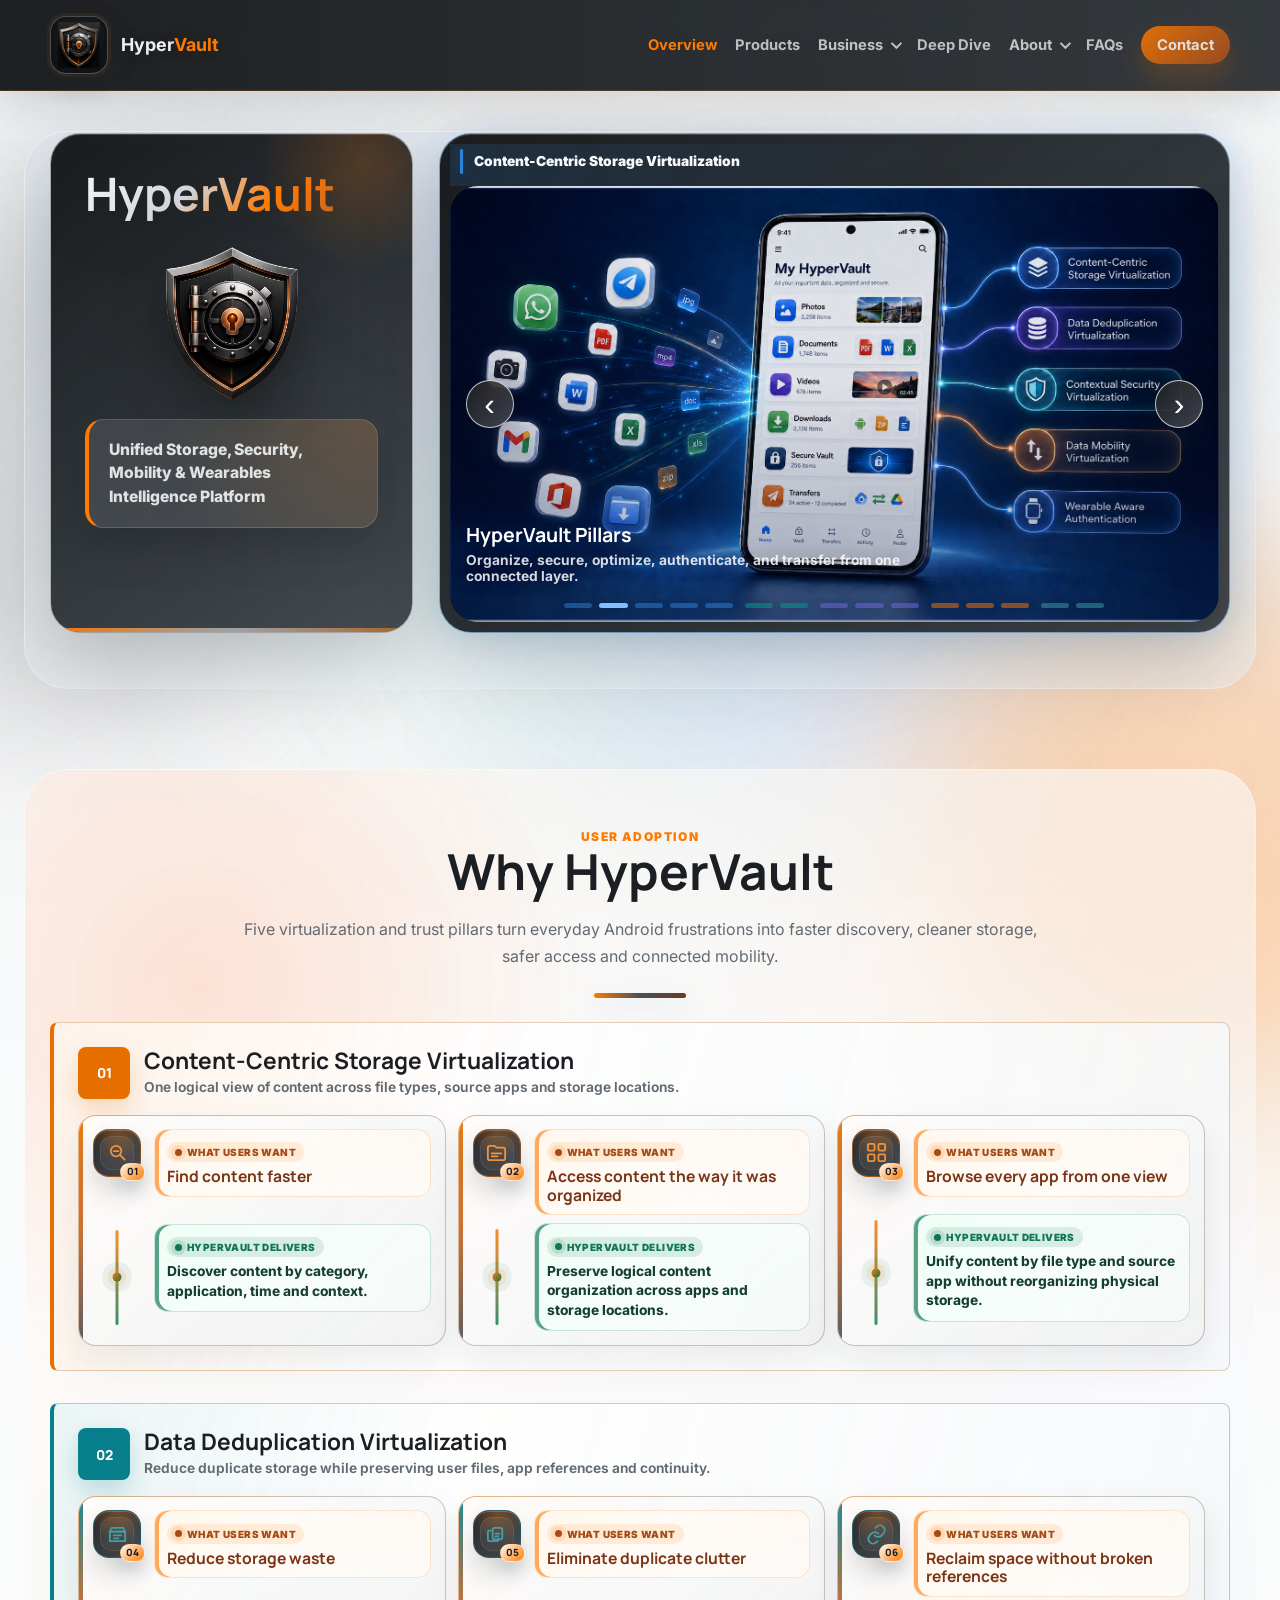
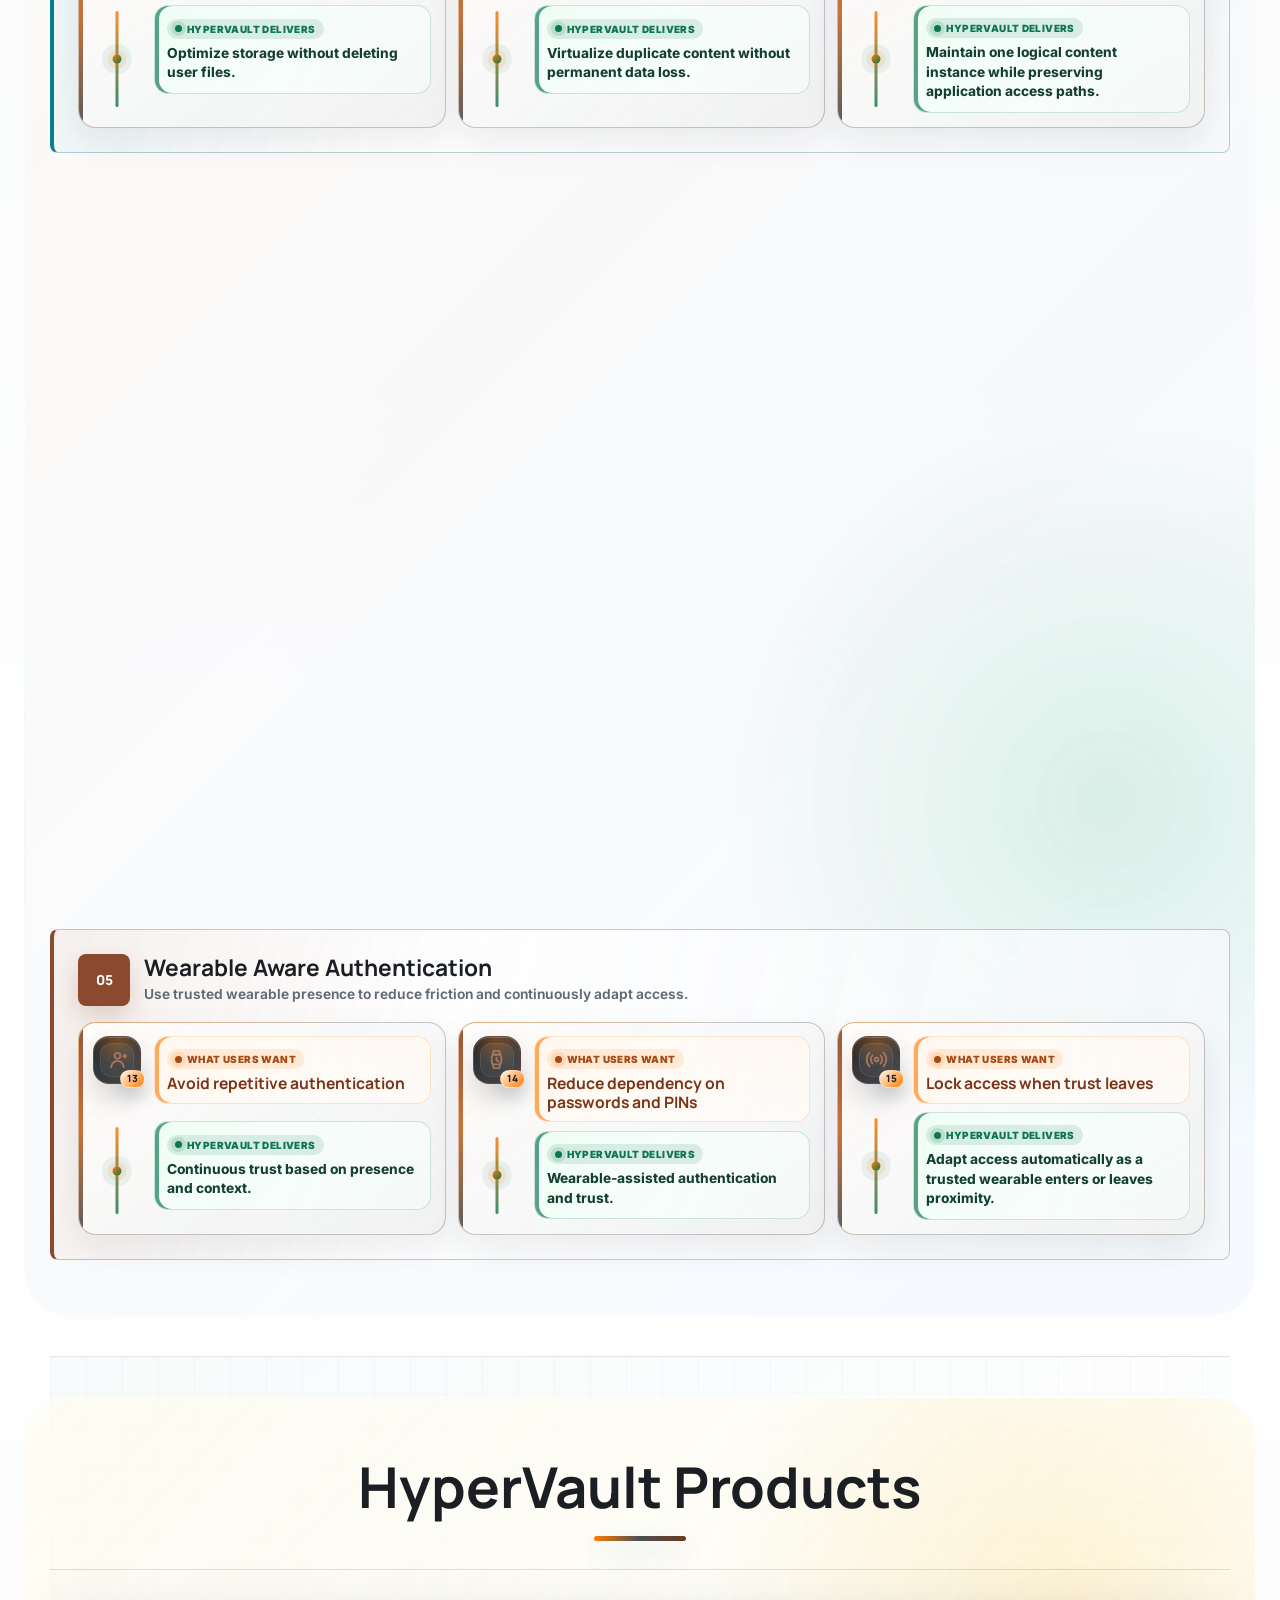
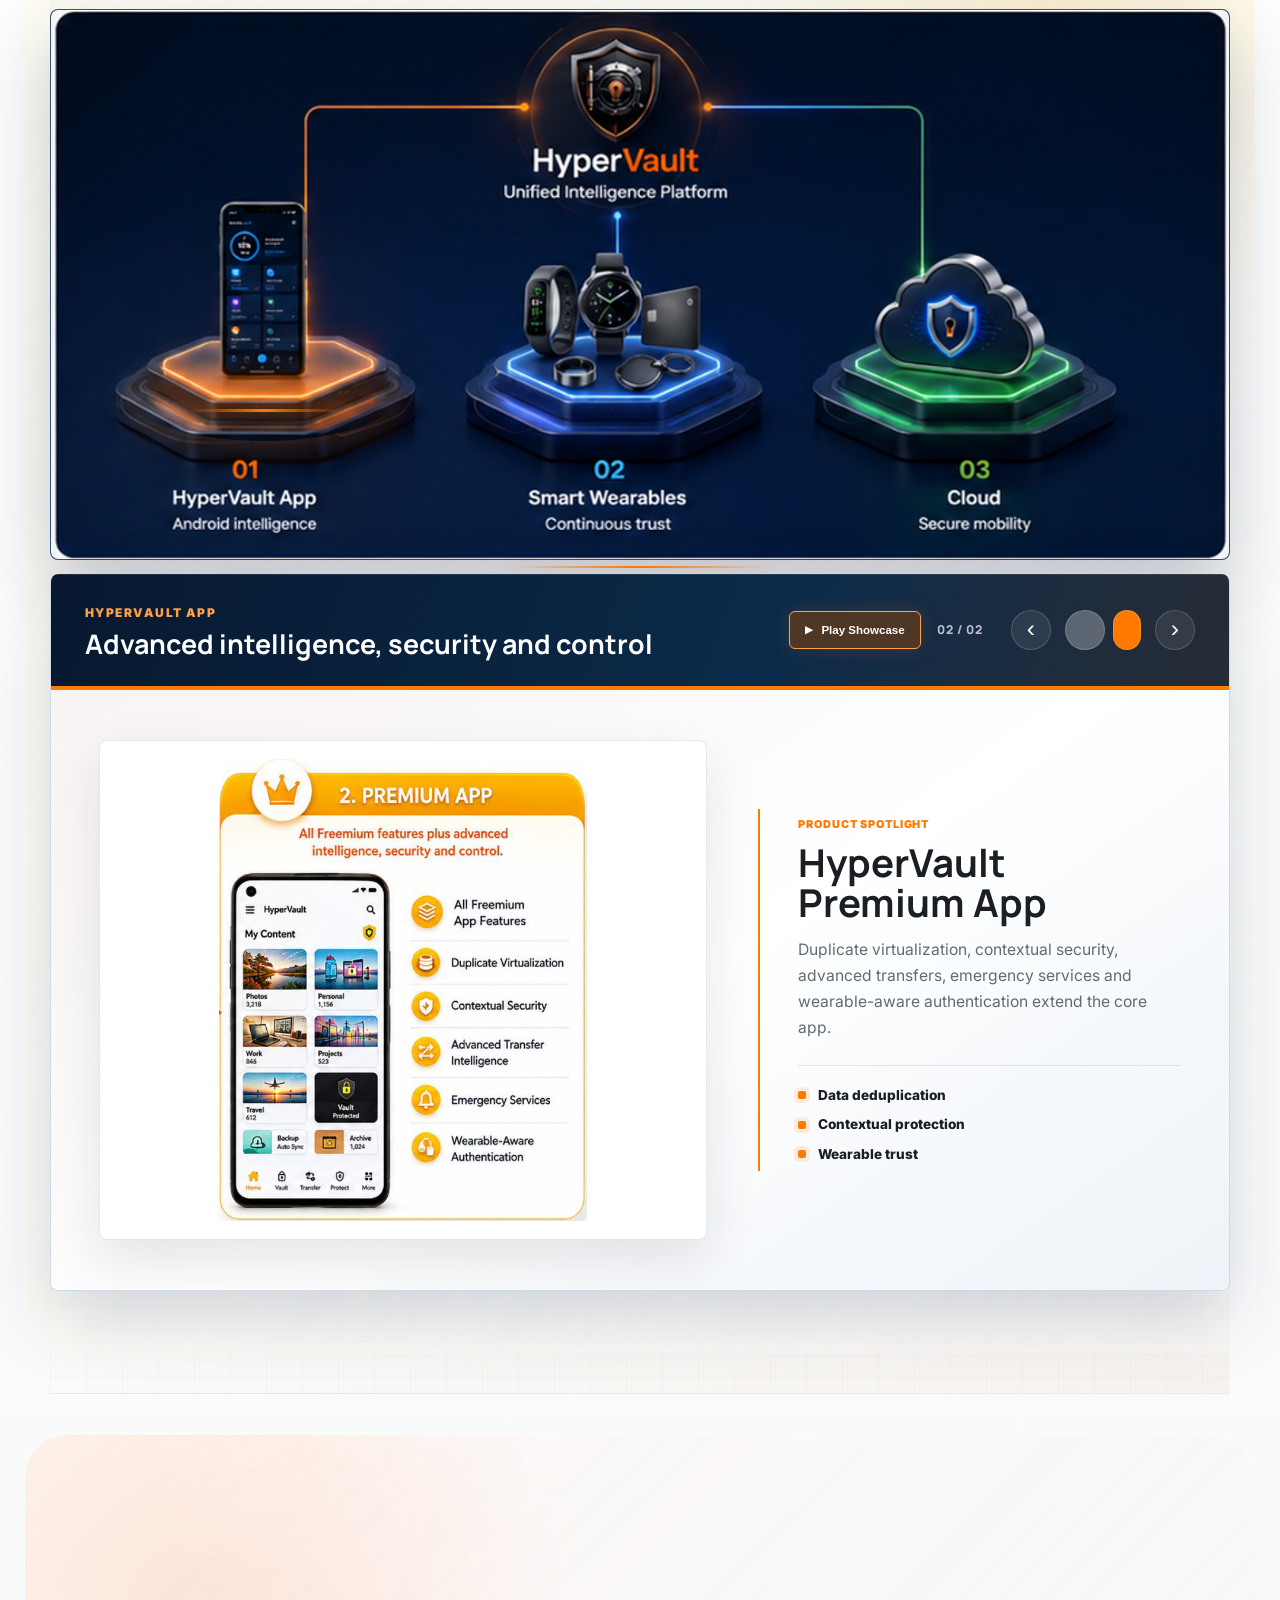
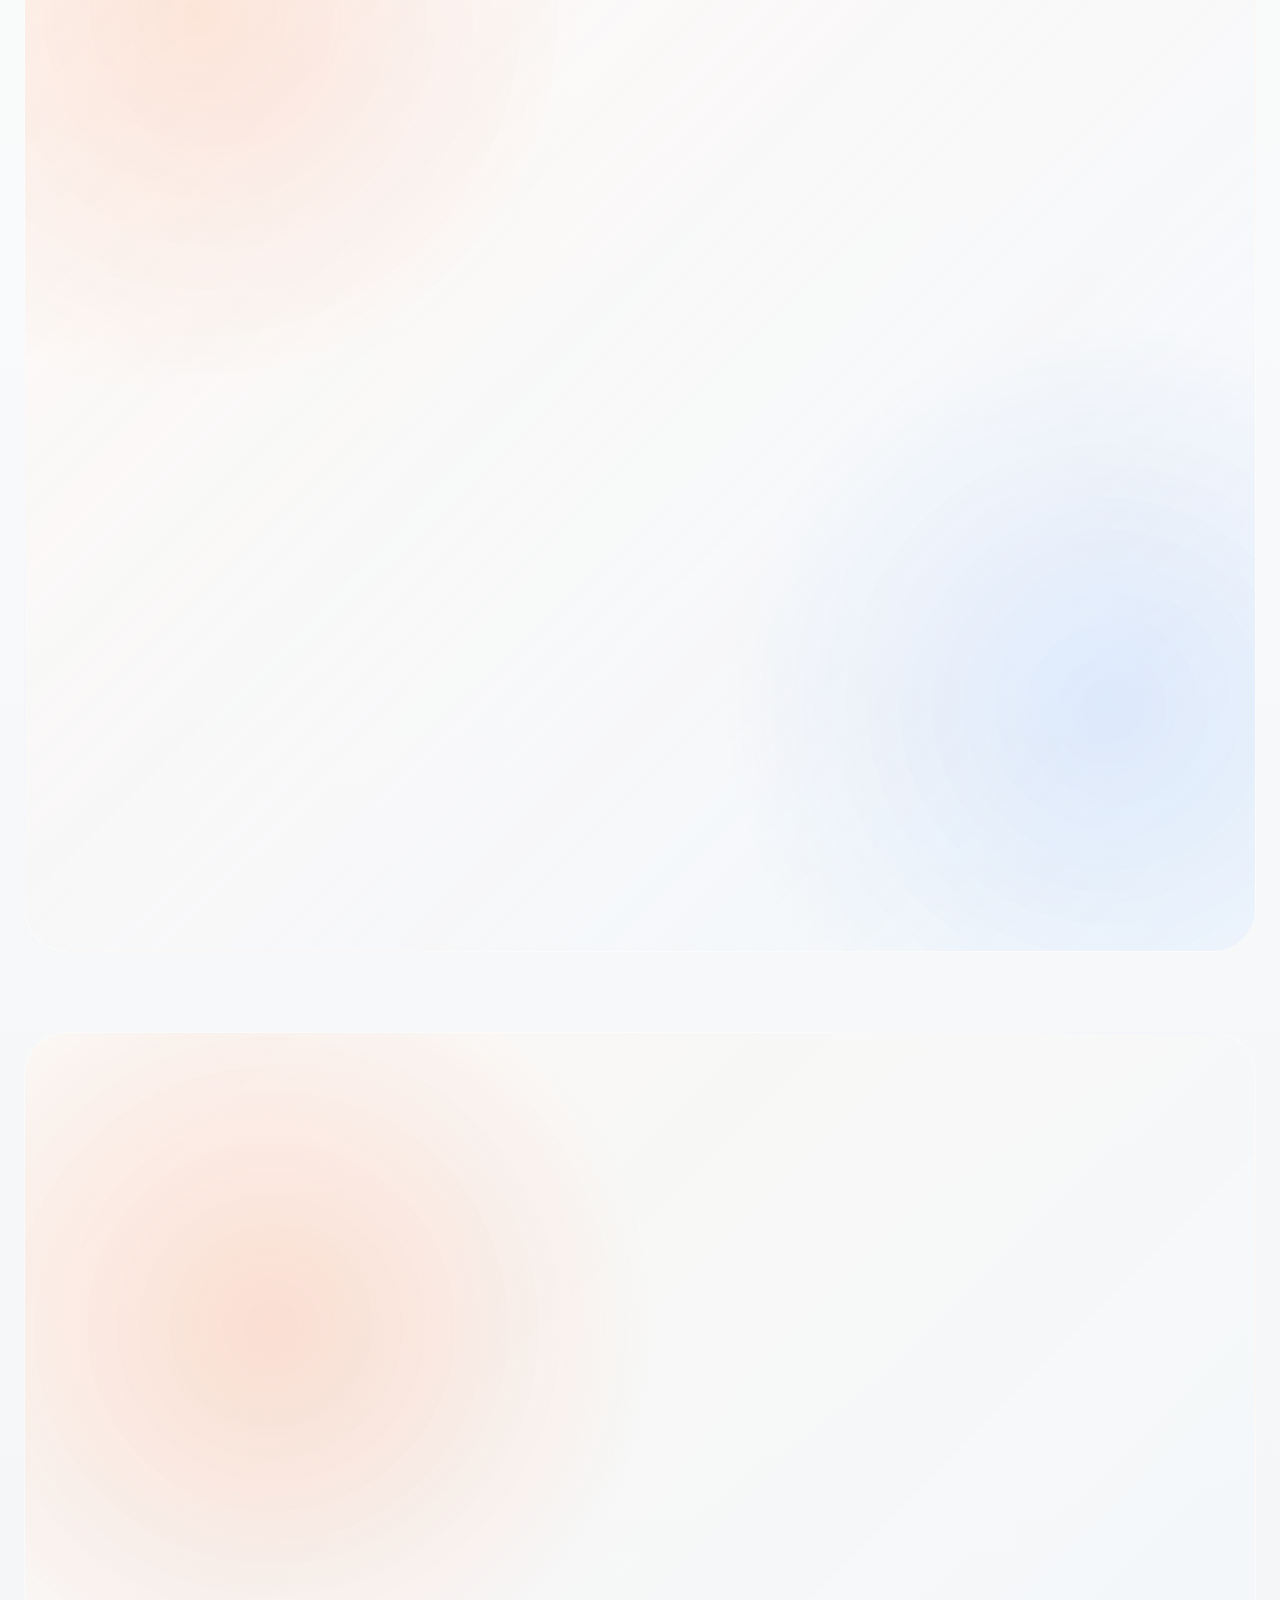
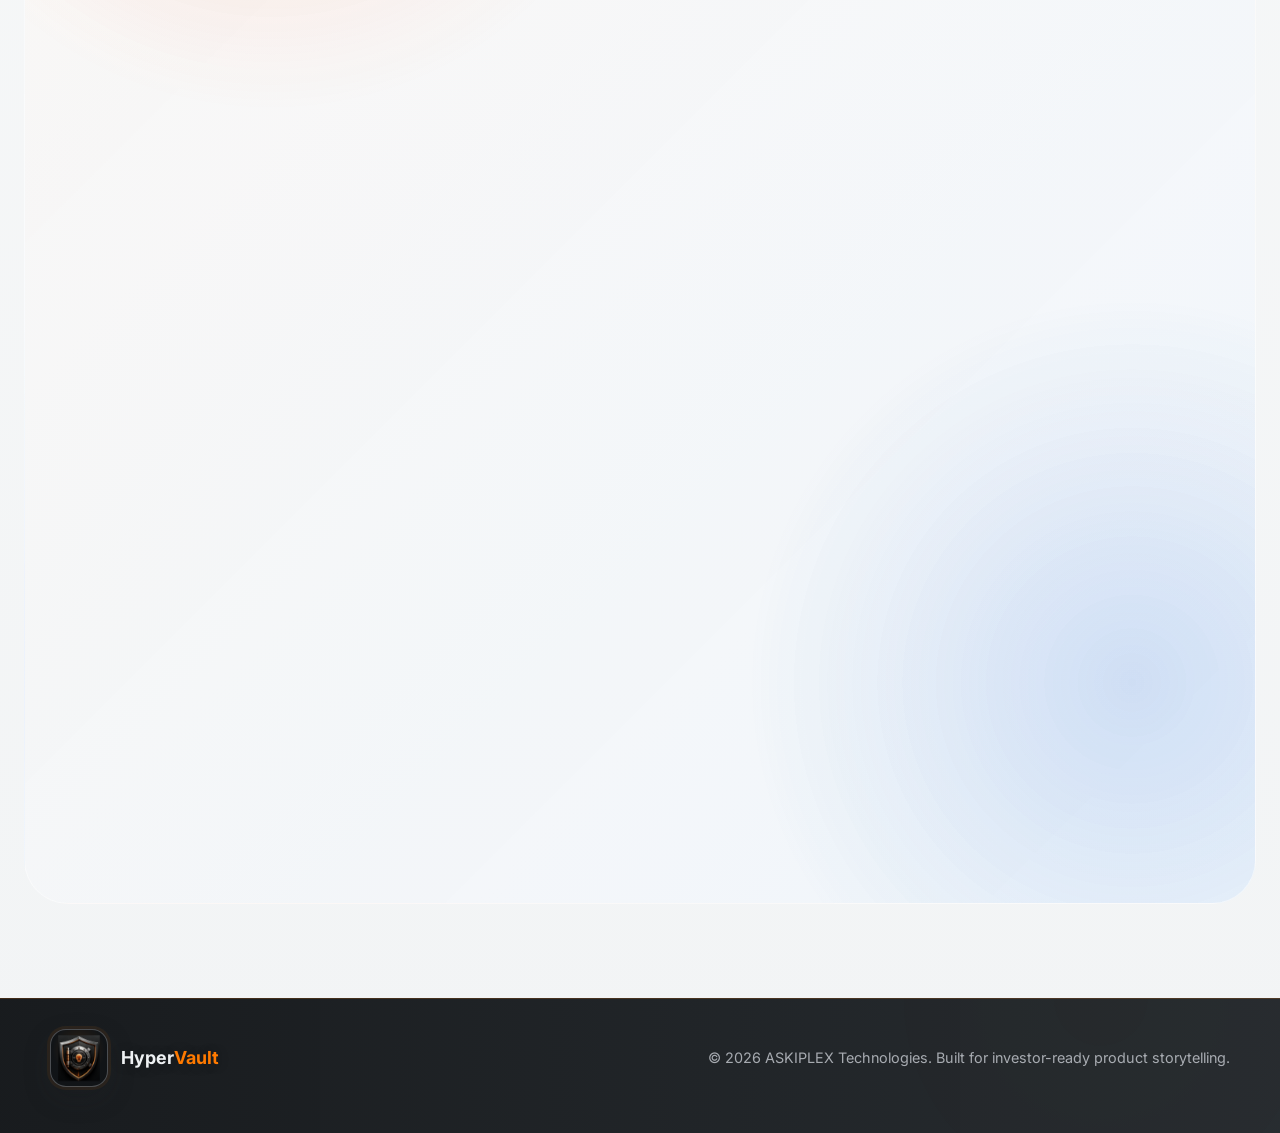
==== commit ada9b79e: "Added Pillars in slide show" ====
--- a/index.html
+++ b/index.html
@@ -114,14 +114,13 @@
       <div class="hero-top-grid">
       <div class="hero-copy hero-intro-stack reveal">
         <div class="hero-tech-banner">
-          <div class="eyebrow hero-eyebrow">
+<!--           <div class="eyebrow hero-eyebrow">
             <span class="pulse-dot hero-pulse-dot"></span>
             Introduction to HyperVault
-          </div>
+          </div> -->
           <h1 id="hero-title"><span>HyperVault</span></h1>
           <img class="hero-brand-art" src="assets/hypervault-hero-shield-transparent.png" alt="HyperVault metallic shield and secure vault emblem" />
-          <p class="hero-brand-tagline">Unified Storage, Security, Mobility &amp; Wearables Intelligence Platform</p>
-          <p class="hero-subheadline">A next-generation Android platform built to organize, protect, authenticate, and move mobile data through contextual intelligence.</p>
+          <p class="hero-subheadline">Unified Storage, Security, Mobility &amp; Wearables Intelligence Platform</p>
         </div>
       </div>
 
@@ -130,7 +129,14 @@
           <span data-pillar-heading aria-live="polite">Content-Centric Storage Virtualization</span>
         </div>
         <div class="hero-carousel-track">
-          <article class="slide active" data-pillar="content">
+          <article class="slide active pillar-overview-slide" data-pillar="content">
+            <img src="assets/pillars/hypervault-five-technology-pillars.png" alt="The five HyperVault technology pillars: content-centric storage virtualization, data deduplication virtualization, contextual security virtualization, data mobility virtualization, and wearable aware authentication" />
+            <div class="hero-slide-caption pillar-overview-caption">
+              <strong>Five HyperVault Technology Pillars</strong>
+              <span>One connected foundation for intelligent storage, optimization, contextual security, trusted mobility, and wearable-aware authentication.</span>
+            </div>
+          </article>
+          <article class="slide" data-pillar="content">
             <img src="assets/pillars/hypervault-what-is-dashboard.png" alt="HyperVault mobile dashboard showing organized categories, secure vault actions, authentication, optimization, and transfer controls" />
             <div class="hero-slide-caption">
               <strong>HyperVault Pillars</strong>
--- a/style.css
+++ b/style.css
@@ -1102,7 +1102,7 @@
   overflow: hidden;
   display: flex;
   flex-direction: column;
-  justify-content: center;
+  justify-content: flex-start;
   width: 100%;
   height: 100%;
   max-width: none;
@@ -1178,7 +1178,7 @@
   position: relative;
   z-index: 1;
   max-width: 100%;
-  margin: 22px 0 0;
+  margin: 0;
   font-size: clamp(2.05rem, 3.6vw, 3.25rem);
   line-height: 1.14;
 }
@@ -1731,6 +1731,32 @@
   object-position: center center;
   border-radius: 0;
   background: transparent;
+}
+
+.hero-carousel .pillar-overview-slide {
+  isolation: isolate;
+  background:
+    radial-gradient(circle at 50% 20%, rgba(74, 130, 255, .12), transparent 52%),
+    linear-gradient(145deg, #f7faff, #e8f0ff 58%, #dce8fb);
+}
+
+.hero-carousel .pillar-overview-slide > img {
+  position: absolute;
+  inset: 0;
+  z-index: 1;
+  width: 100%;
+  height: 100%;
+  object-fit: contain;
+  object-position: center;
+  filter: saturate(1.03) contrast(1.015);
+}
+
+.hero-carousel .pillar-overview-caption {
+  width: 1px;
+  height: 1px;
+  overflow: hidden;
+  clip-path: inset(50%);
+  white-space: nowrap;
 }
 
 .hero-slider-arrow {
@@ -6651,6 +6677,7 @@
   }
 
   .hero-tech-banner {
+    min-height: auto;
     text-align: center;
   }
 
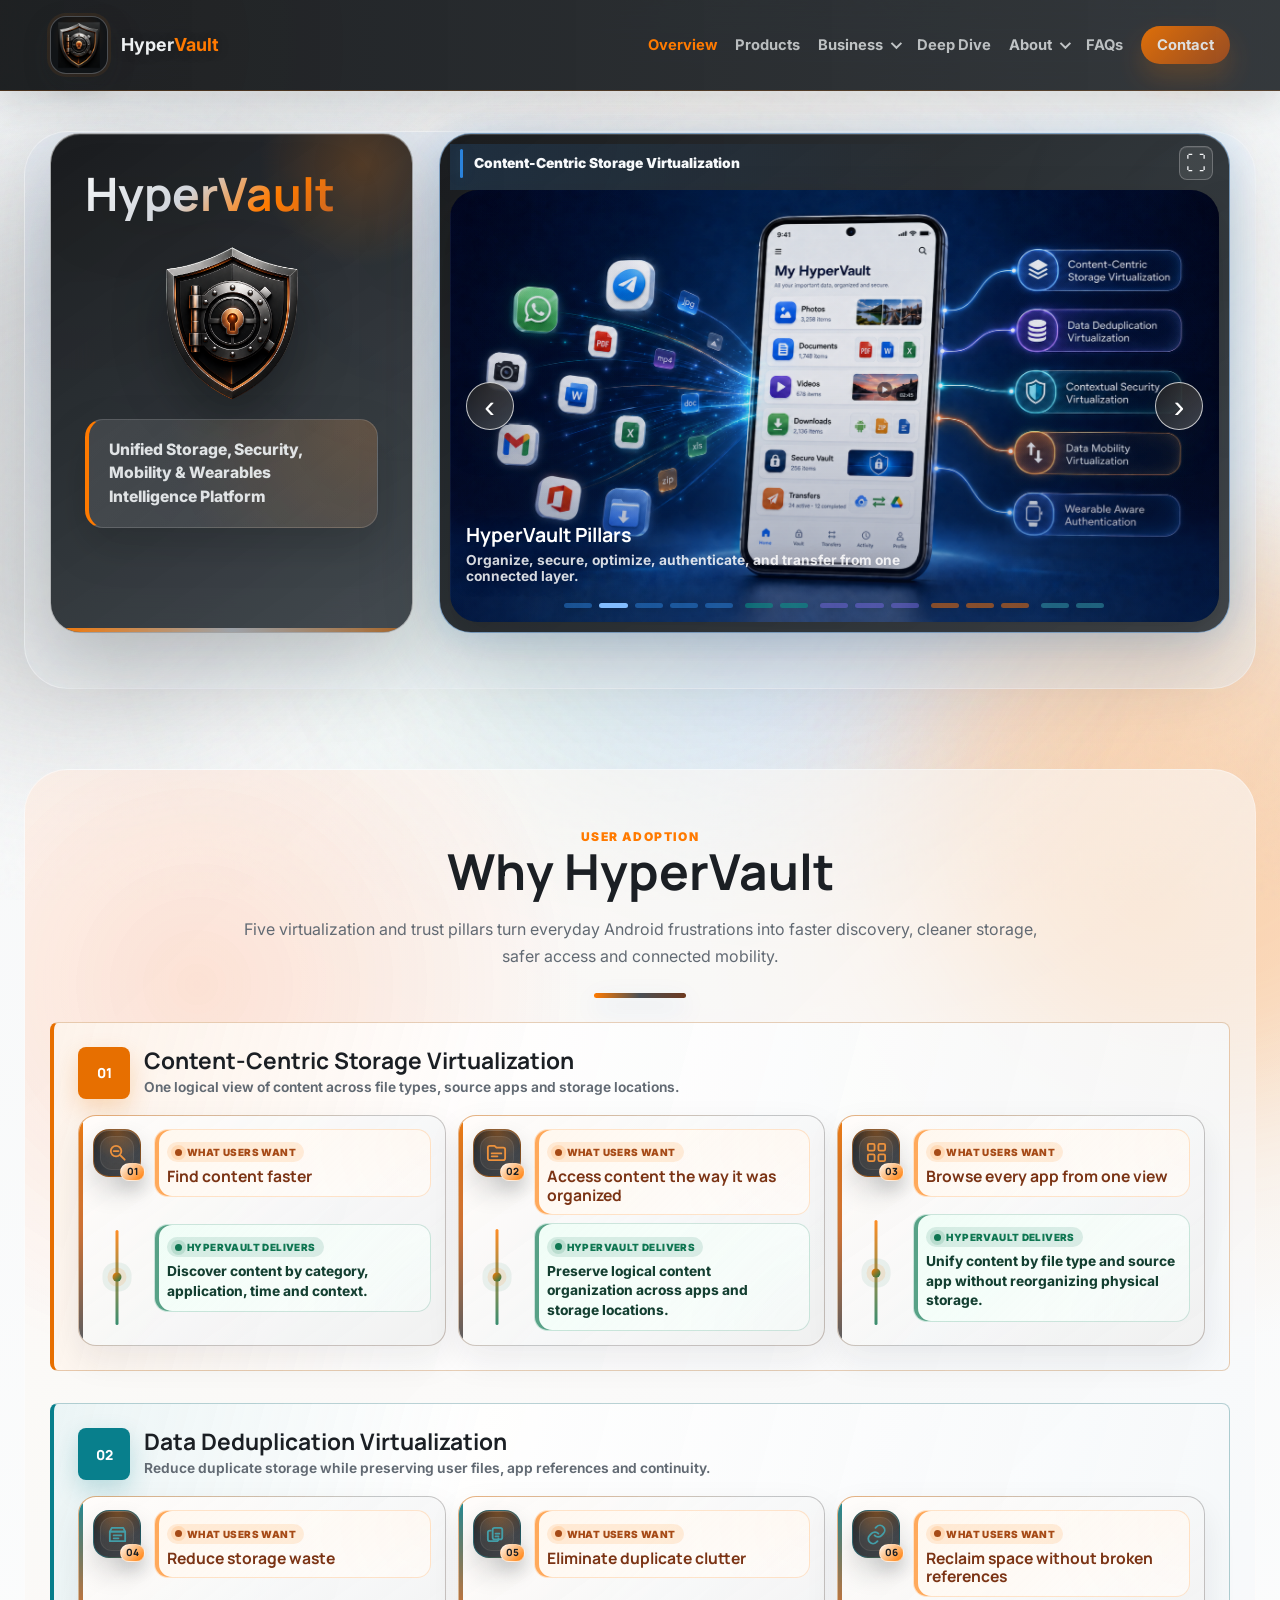
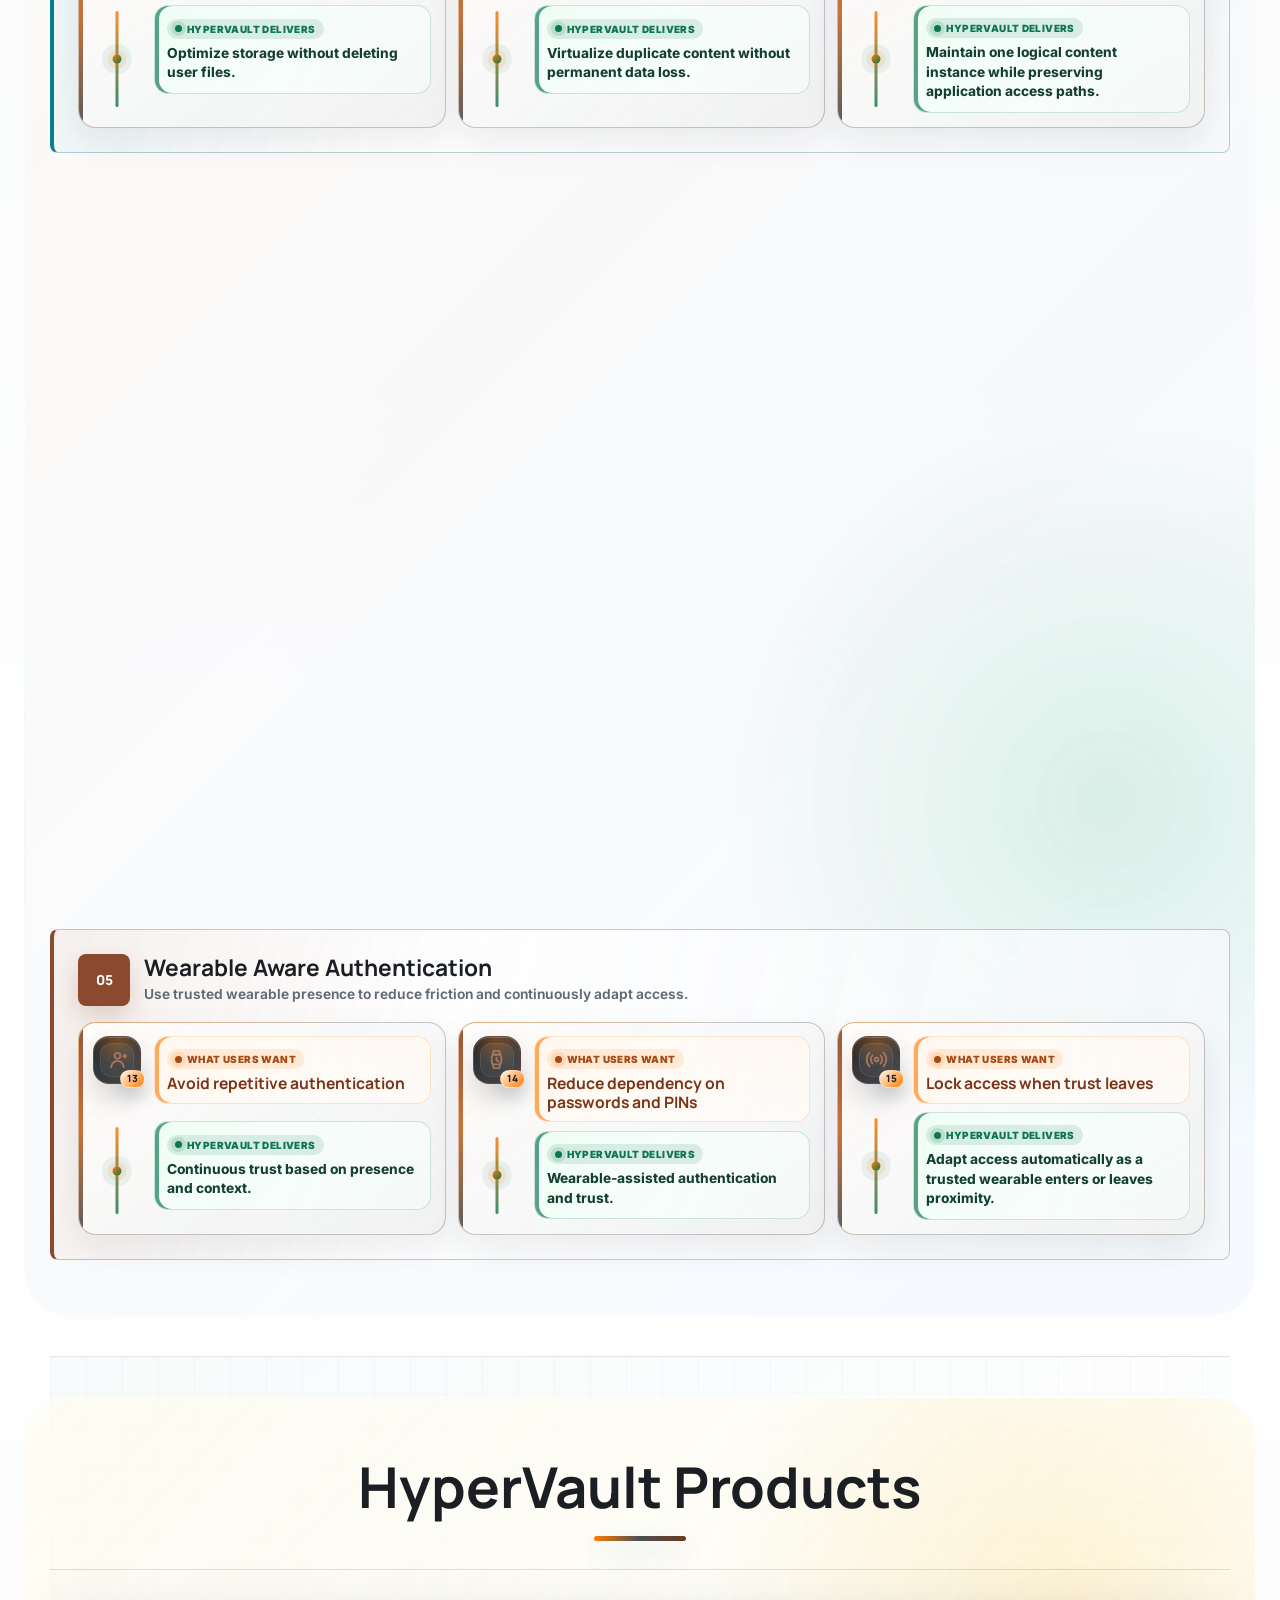
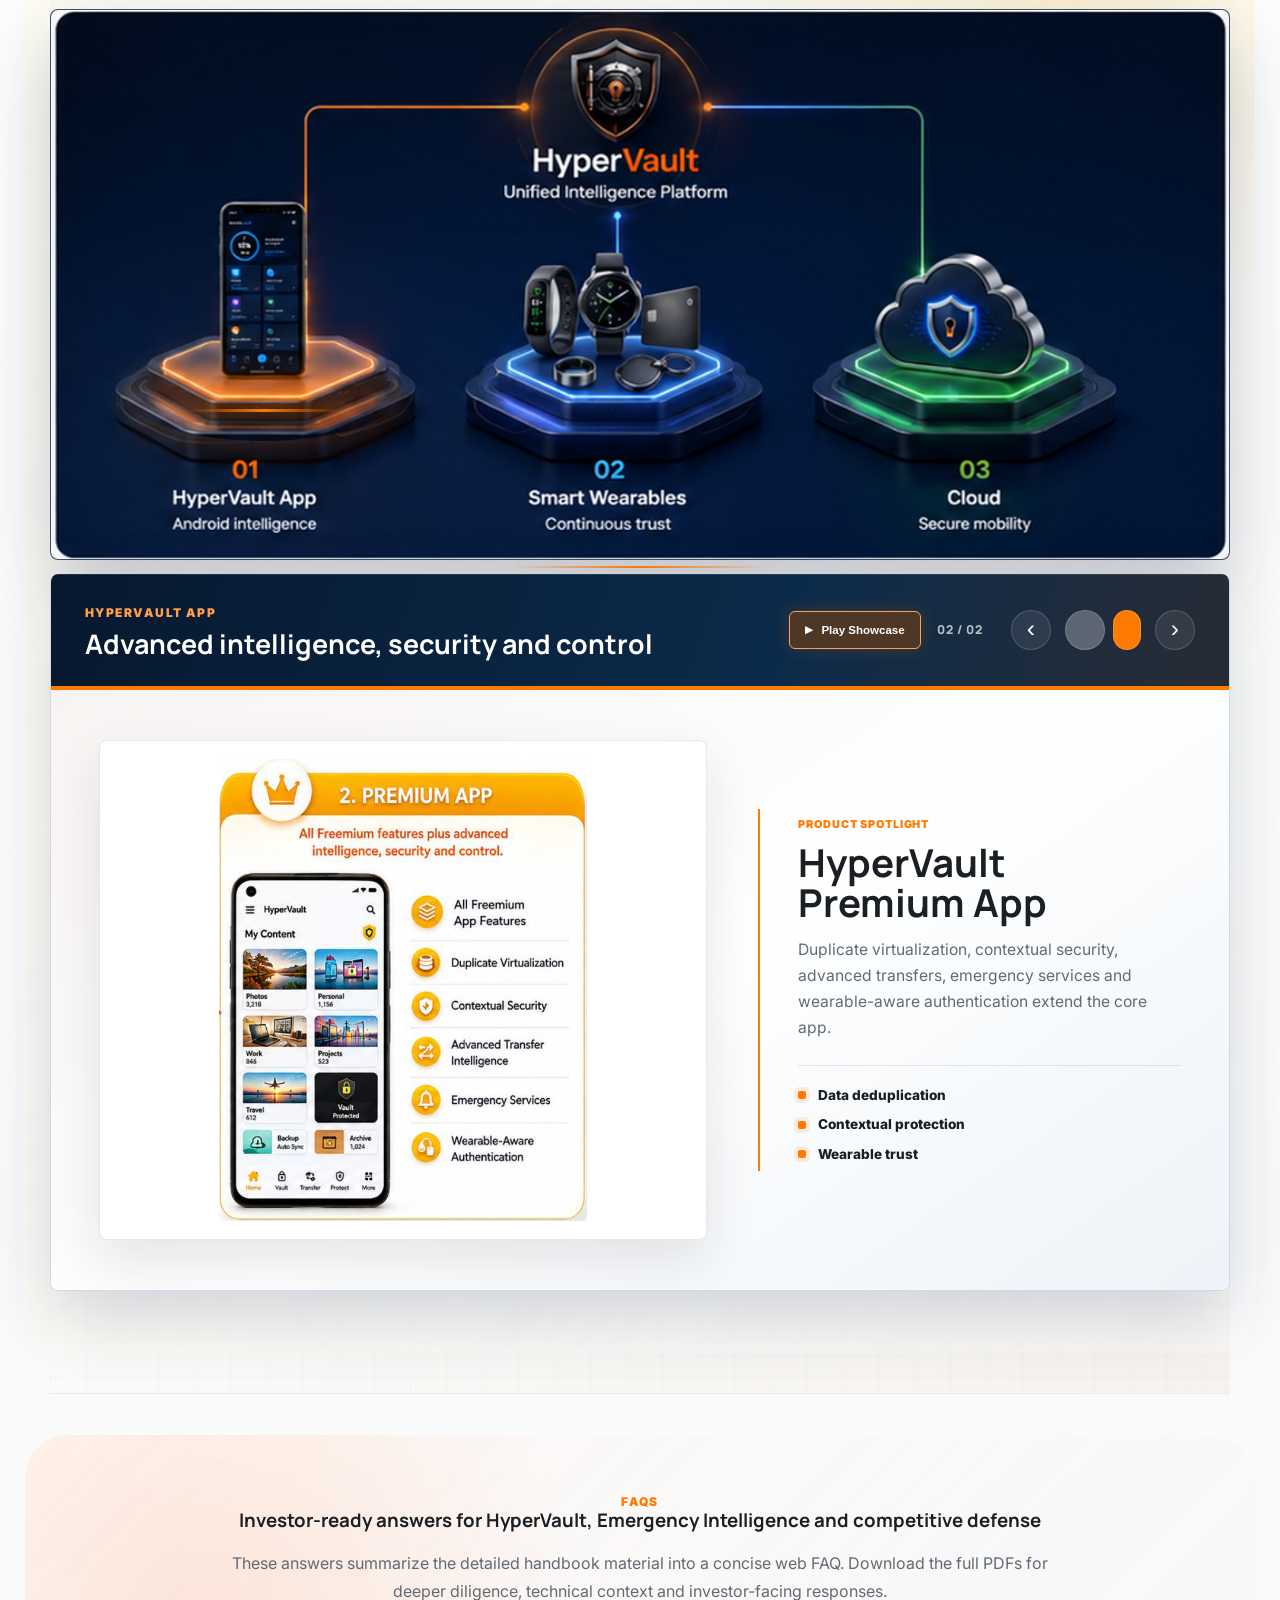
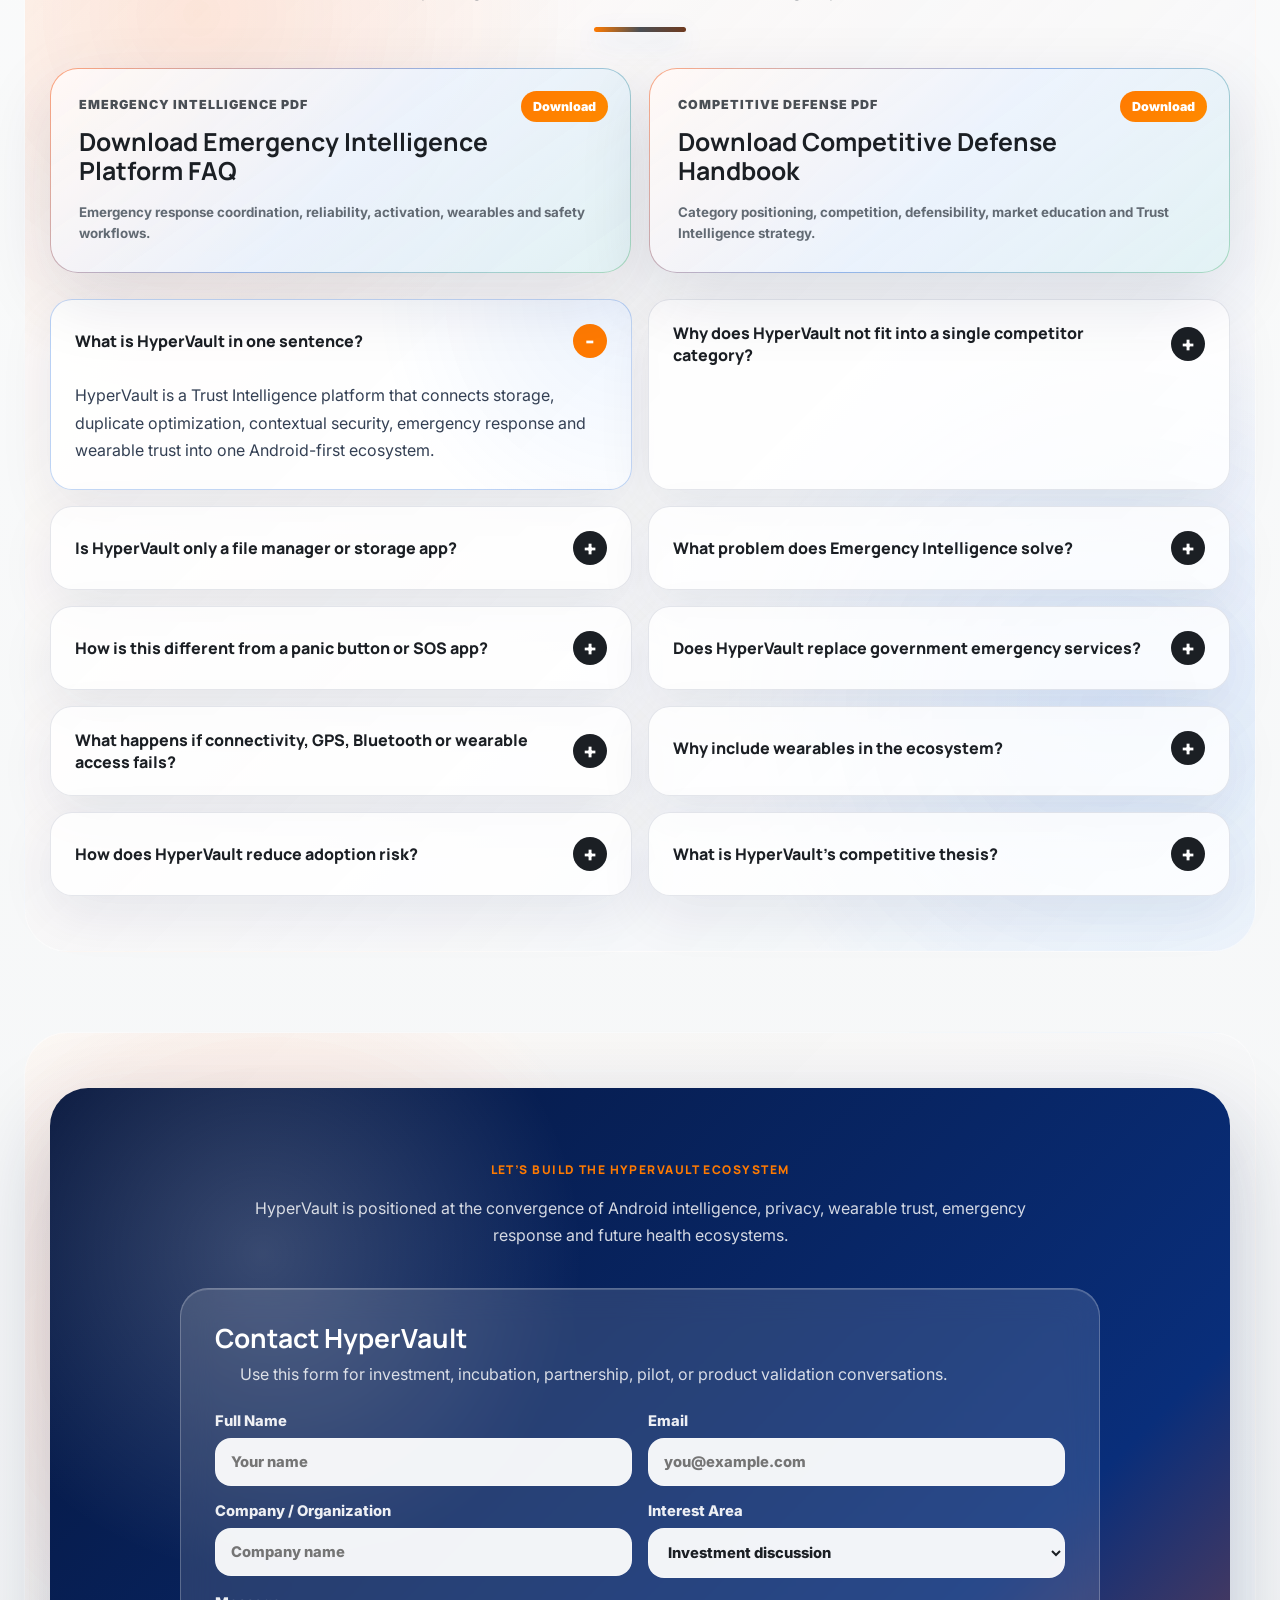
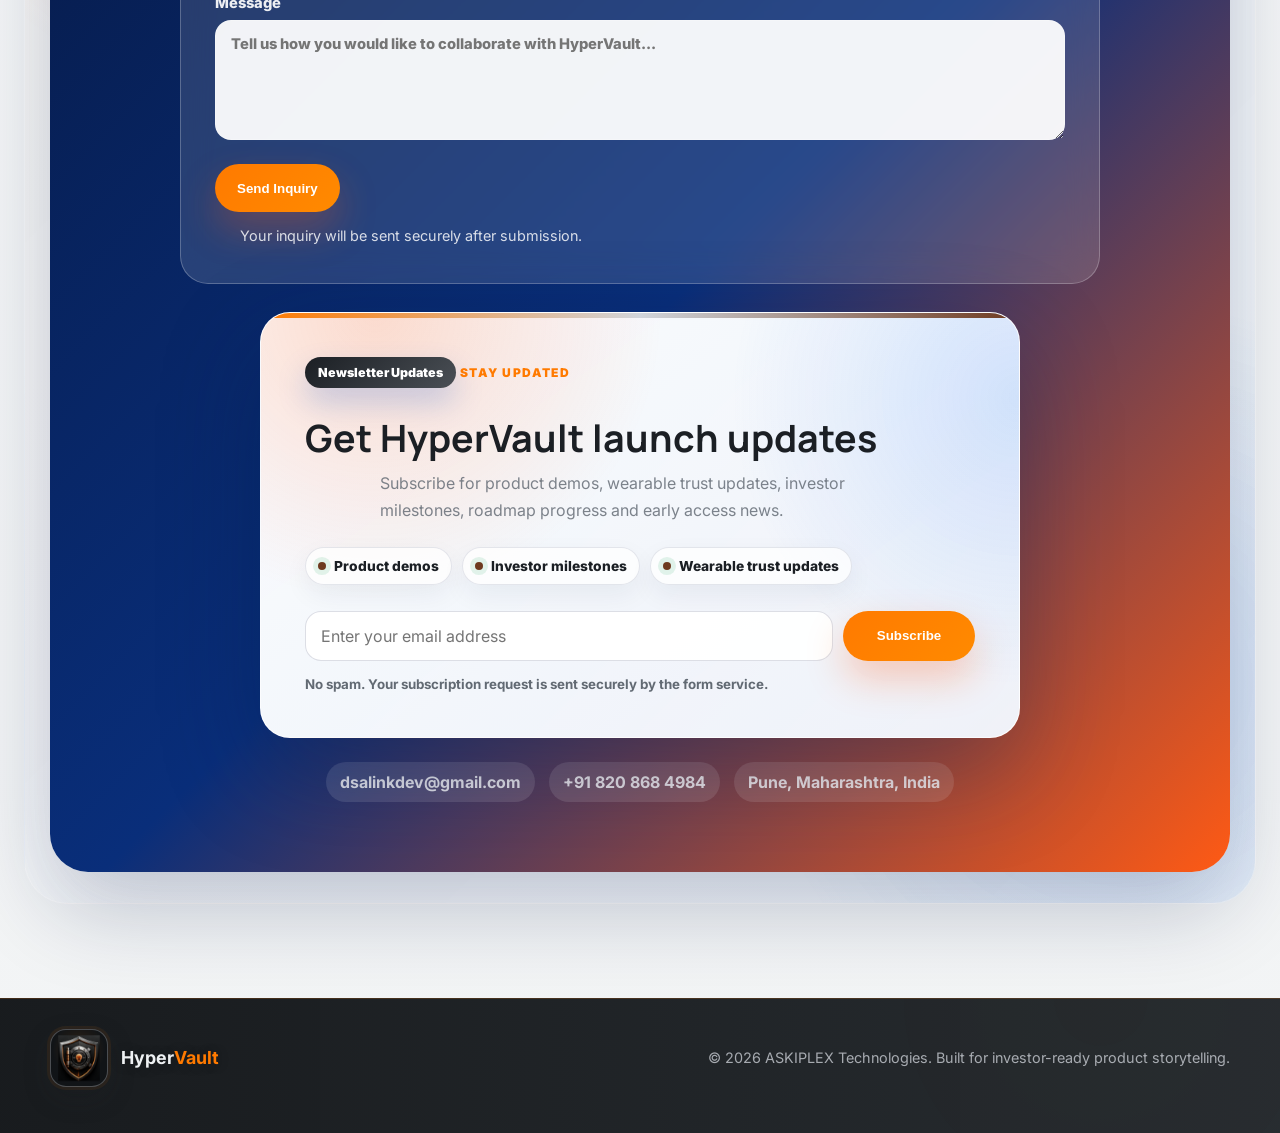
==== commit b2b1b2a1: "added full screen option in slide show" ====
--- a/index.html
+++ b/index.html
@@ -127,6 +127,9 @@
       <div class="hero-visual hero-carousel magic-frame reveal" data-carousel="hero">
         <div class="hero-carousel-header">
           <span data-pillar-heading aria-live="polite">Content-Centric Storage Virtualization</span>
+          <button class="hero-presentation-toggle" type="button" data-hero-presentation aria-label="Play all HyperVault slides in full screen" title="Play all slides in full screen">
+            <span aria-hidden="true">⛶</span>
+          </button>
         </div>
         <div class="hero-carousel-track">
           <article class="slide active pillar-overview-slide" data-pillar="content">
--- a/style.css
+++ b/style.css
@@ -9590,6 +9590,129 @@
   }
 }
 
+/* Full-screen Introduction presentation */
+.hero-carousel-header > span[data-pillar-heading] {
+  flex: 1 1 auto;
+  min-width: 0;
+}
+
+.hero-presentation-toggle {
+  position: relative;
+  z-index: 2;
+  flex: 0 0 auto;
+  width: 34px;
+  height: 34px;
+  display: grid;
+  place-items: center;
+  margin-left: auto;
+  padding: 0;
+  border: 1px solid rgba(255,255,255,.24);
+  border-radius: 8px;
+  color: #f7f9fb;
+  background: rgba(255,255,255,.08);
+  box-shadow: inset 0 1px 0 rgba(255,255,255,.08);
+  cursor: pointer;
+  transition: color .2s ease, background .2s ease, border-color .2s ease, transform .2s ease;
+}
+
+.hero-presentation-toggle span {
+  font-size: 1.25rem;
+  line-height: 1;
+}
+
+.hero-presentation-toggle:hover,
+.hero-presentation-toggle:focus-visible,
+.hero-presentation-toggle.active {
+  color: #fff;
+  border-color: color-mix(in srgb, var(--active-pillar-accent) 72%, white);
+  background: var(--active-pillar-accent);
+  transform: translateY(-1px);
+}
+
+body.hero-presentation-open {
+  overflow: hidden;
+}
+
+.hero-carousel.is-presentation-mode,
+.hero-carousel:fullscreen {
+  position: fixed;
+  inset: 0;
+  z-index: 10000;
+  width: 100vw;
+  max-width: none;
+  height: 100dvh;
+  min-height: 100dvh;
+  margin: 0;
+  padding: clamp(10px, 1.4vw, 20px);
+  border: 0;
+  border-radius: 0;
+  background:
+    radial-gradient(circle at 80% 12%, var(--active-pillar-soft), transparent 32%),
+    linear-gradient(145deg, #111417, #252c32);
+  box-shadow: none;
+}
+
+.hero-carousel:fullscreen::backdrop {
+  background: #111417;
+}
+
+.hero-carousel.is-presentation-mode .hero-carousel-header,
+.hero-carousel:fullscreen .hero-carousel-header {
+  min-height: clamp(48px, 6vh, 68px);
+  padding: 4px 8px 12px 24px;
+}
+
+.hero-carousel.is-presentation-mode .hero-carousel-header > span,
+.hero-carousel:fullscreen .hero-carousel-header > span {
+  font-size: clamp(.82rem, 1.35vw, 1.08rem);
+}
+
+.hero-carousel.is-presentation-mode .hero-carousel-track,
+.hero-carousel:fullscreen .hero-carousel-track {
+  min-height: 0;
+  aspect-ratio: auto;
+  border-radius: clamp(12px, 1.5vw, 24px);
+}
+
+.hero-carousel.is-presentation-mode .hero-presentation-toggle,
+.hero-carousel:fullscreen .hero-presentation-toggle {
+  width: 40px;
+  height: 40px;
+}
+
+@media (orientation: portrait) {
+  .hero-carousel.is-presentation-mode .hero-carousel-track,
+  .hero-carousel:fullscreen .hero-carousel-track {
+    flex: 0 0 auto;
+    width: 100%;
+    aspect-ratio: 16 / 9;
+    margin: auto 0;
+  }
+}
+
+@media (max-width: 720px) {
+  .hero-presentation-toggle {
+    width: 32px;
+    height: 32px;
+    border-radius: 7px;
+  }
+
+  .hero-presentation-toggle span {
+    font-size: 1.1rem;
+  }
+
+  .hero-carousel.is-presentation-mode,
+  .hero-carousel:fullscreen {
+    padding: 8px;
+  }
+
+  .hero-carousel.is-presentation-mode .hero-carousel-header,
+  .hero-carousel:fullscreen .hero-carousel-header {
+    min-height: 50px;
+    padding: 3px 4px 9px 18px;
+  }
+}
+
 /* Wearable trust and emergency ecosystem slide */
 .hero-carousel .wearable-ecosystem-slide {
   background:
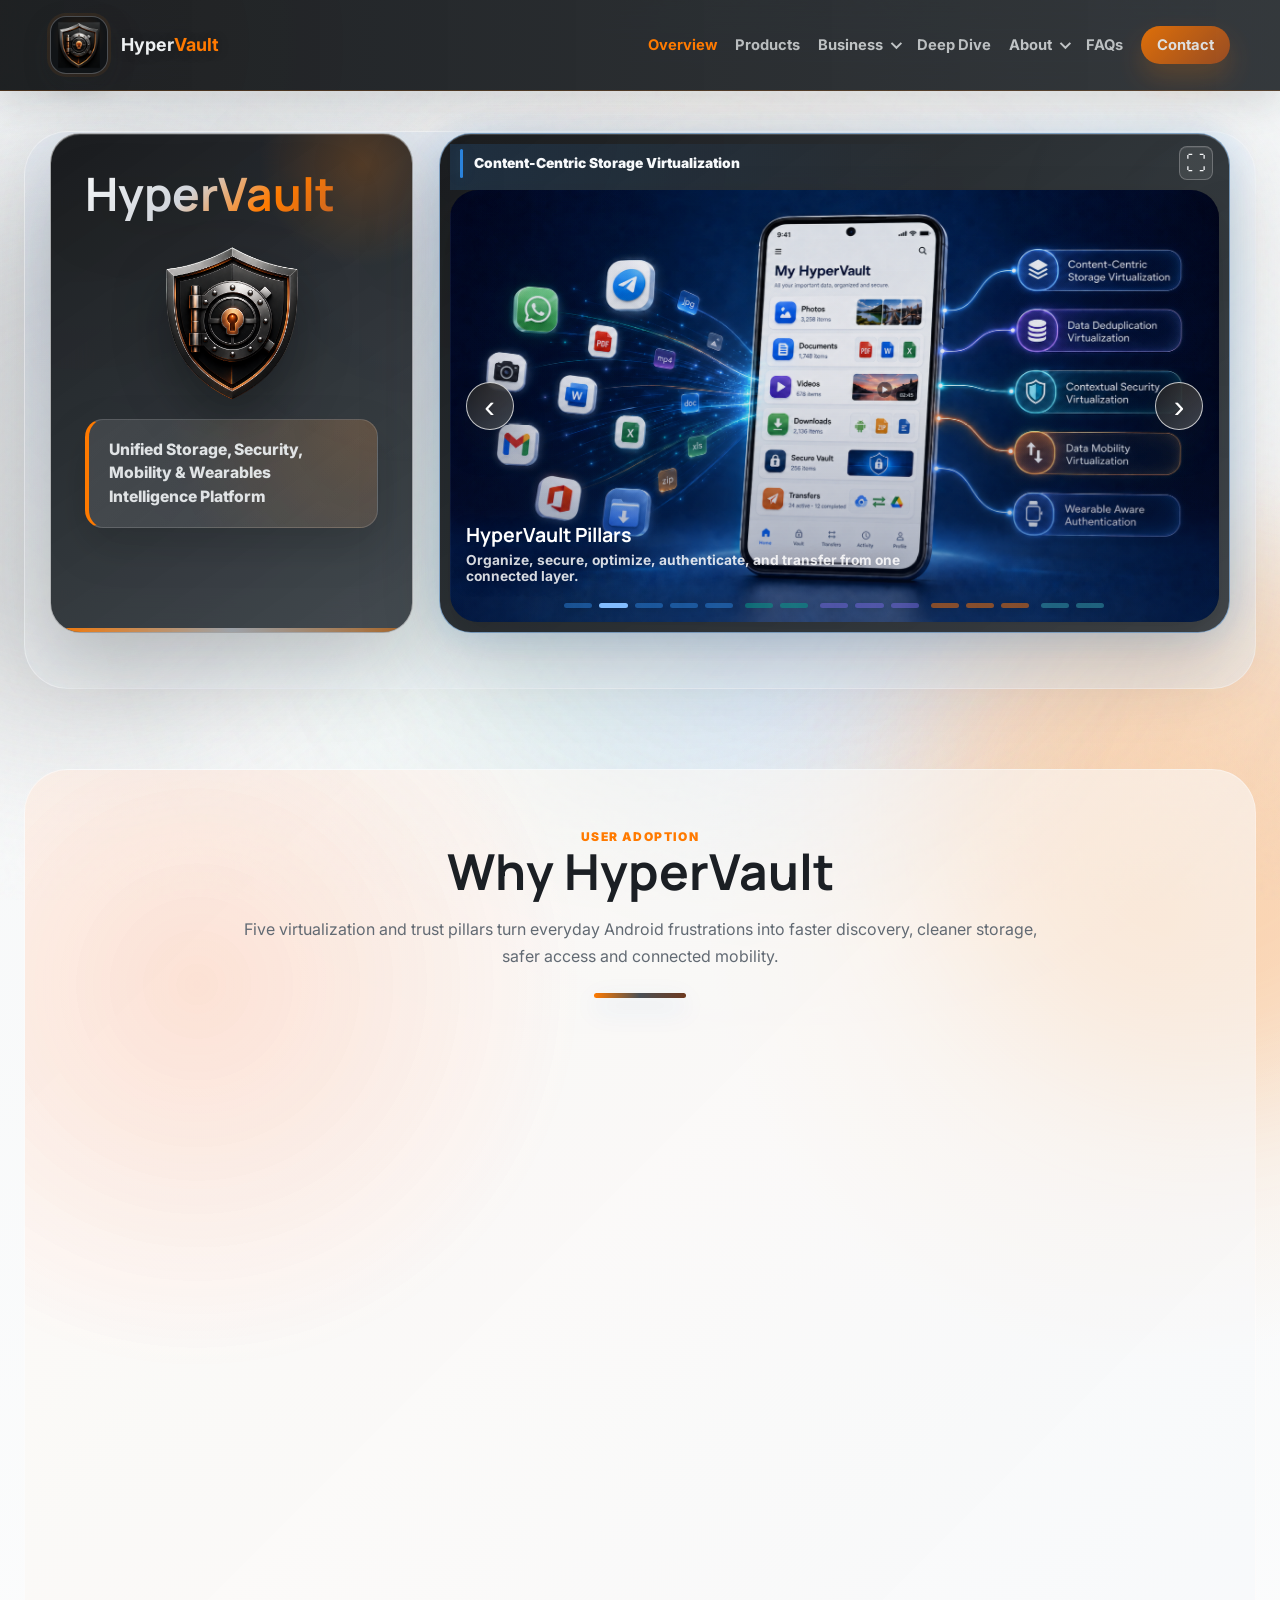
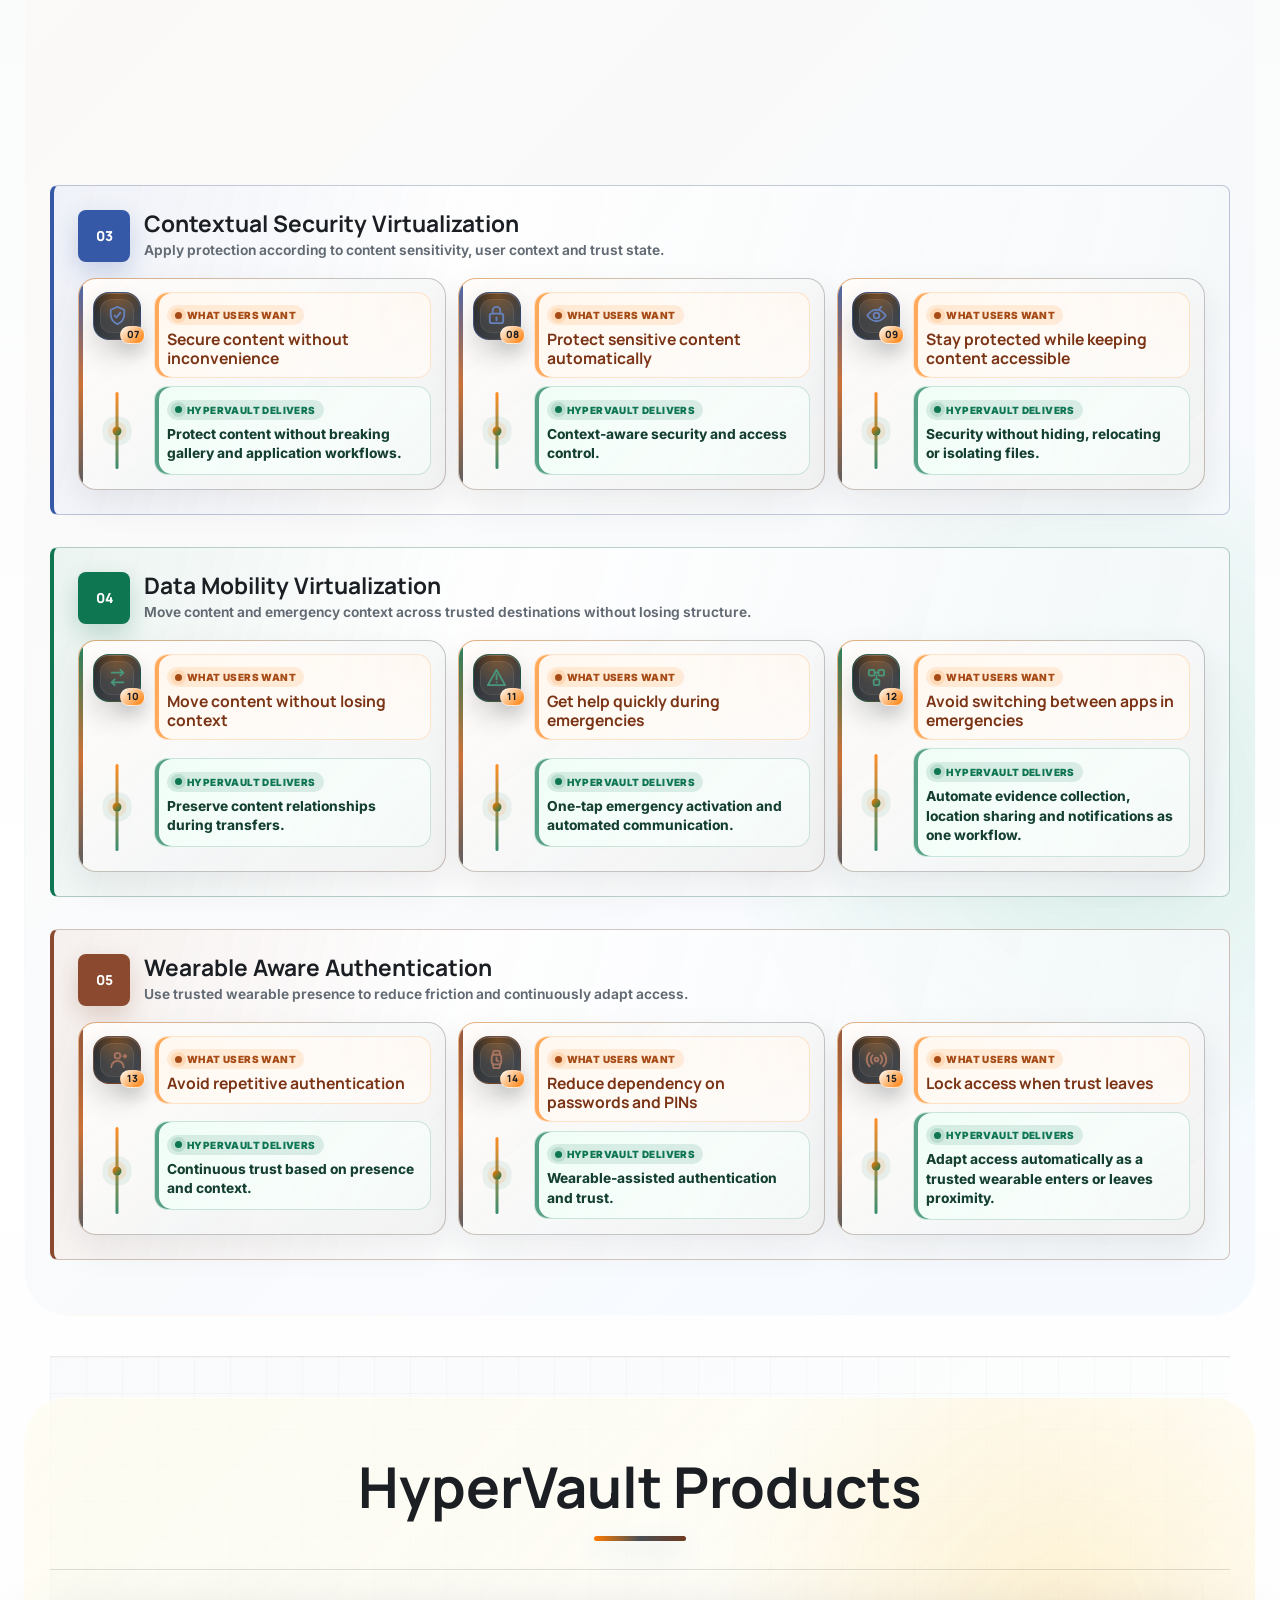
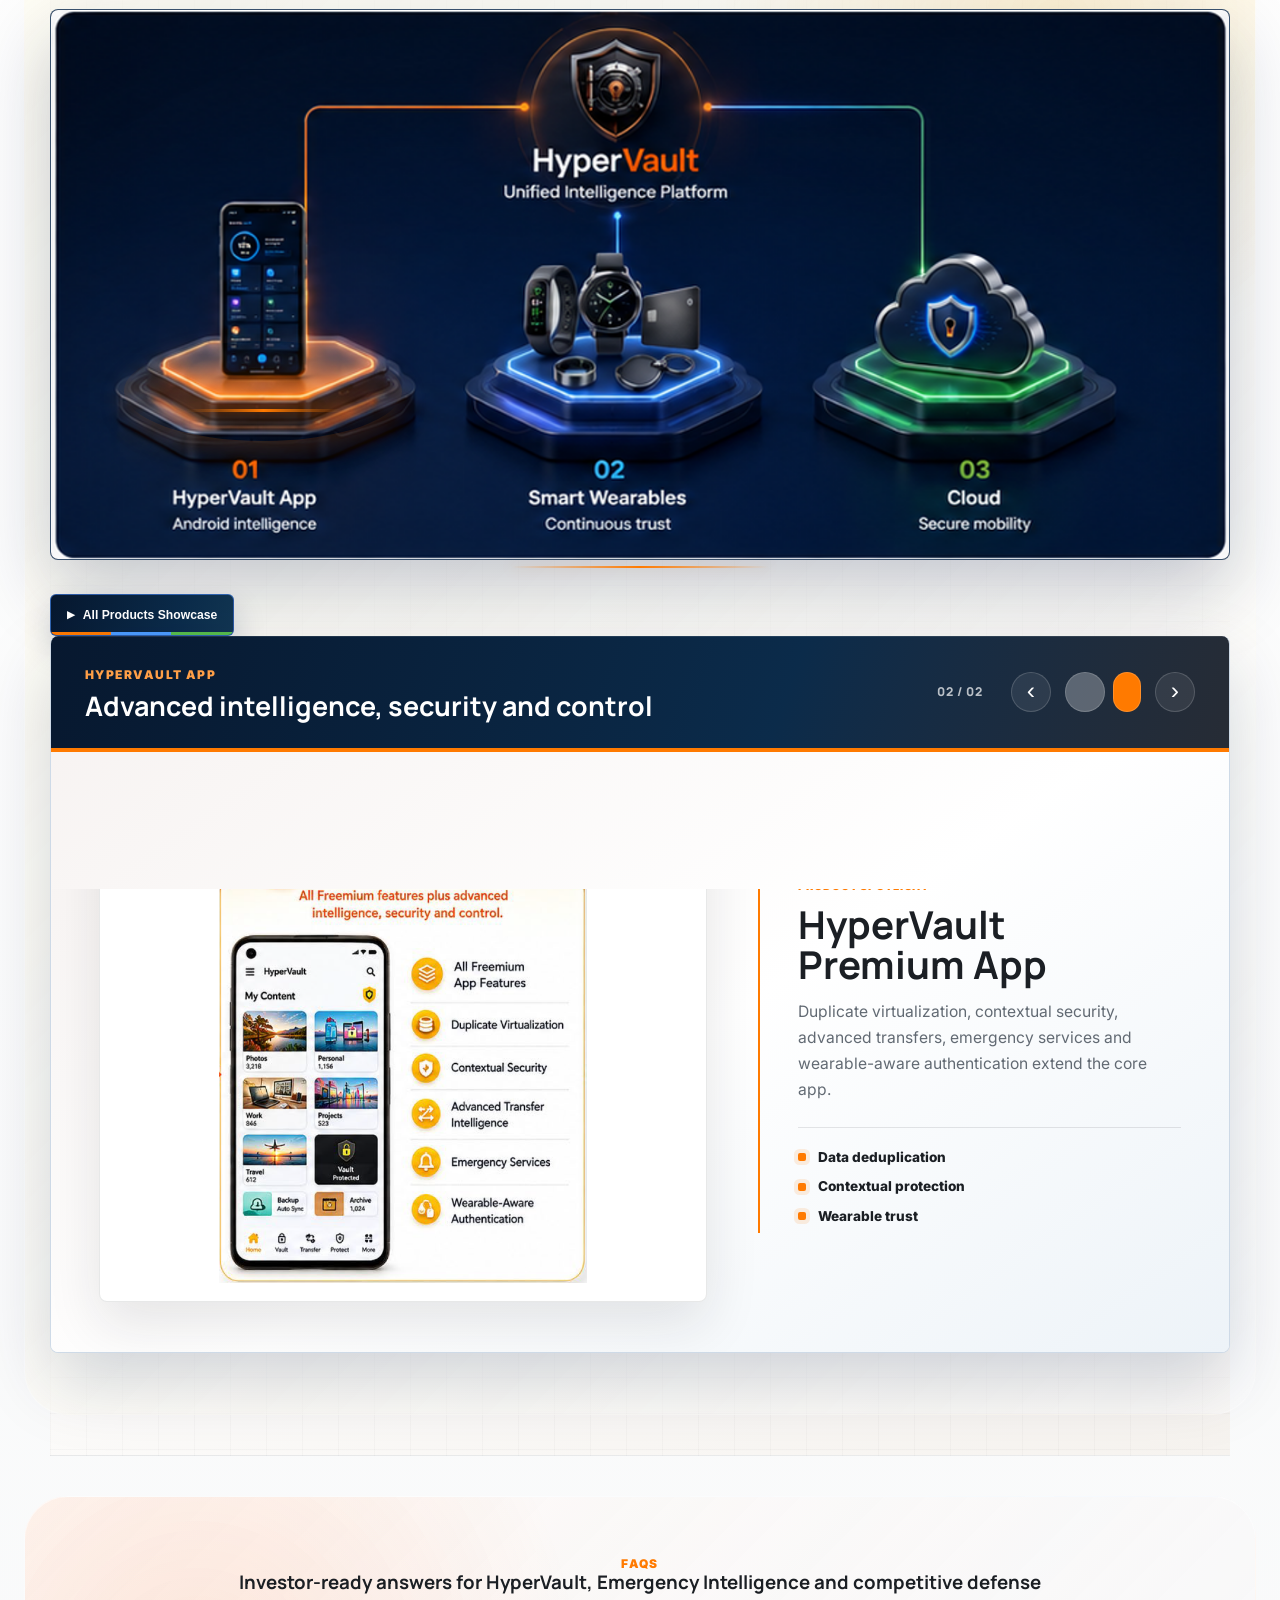
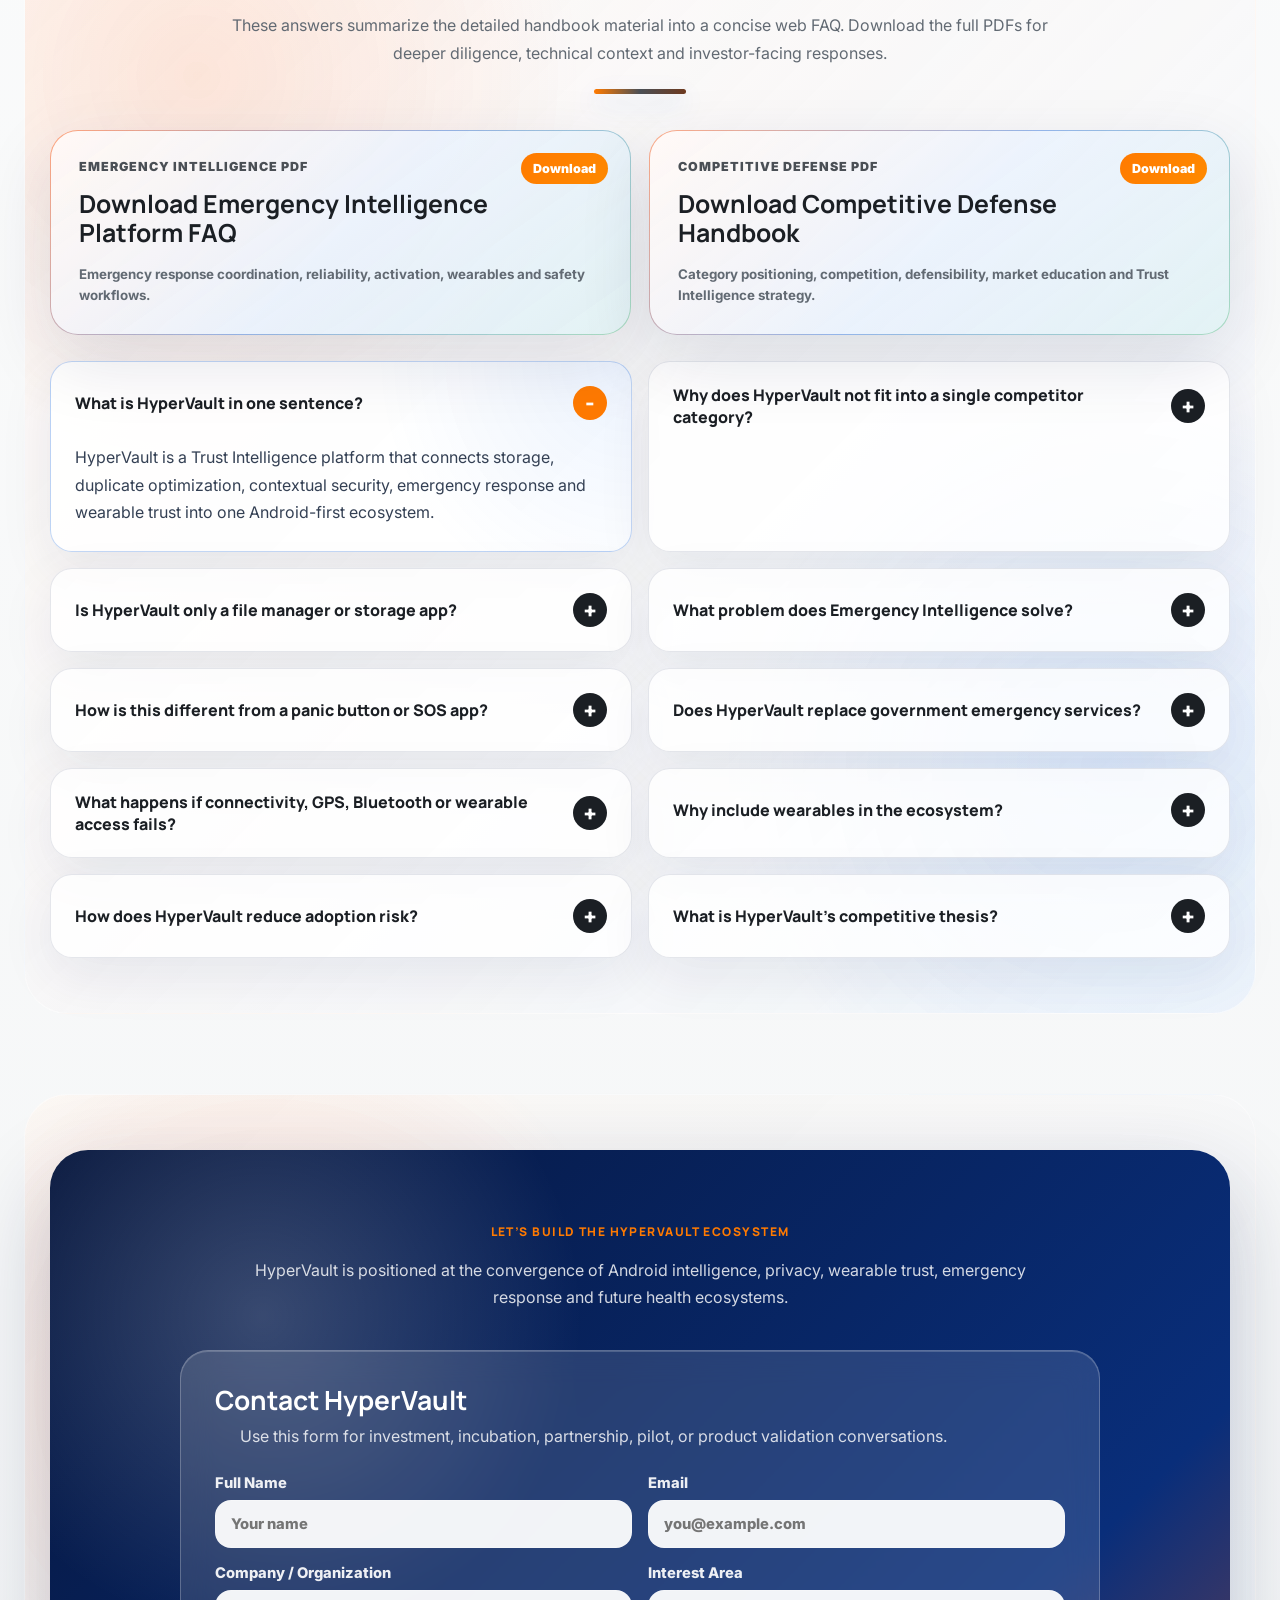
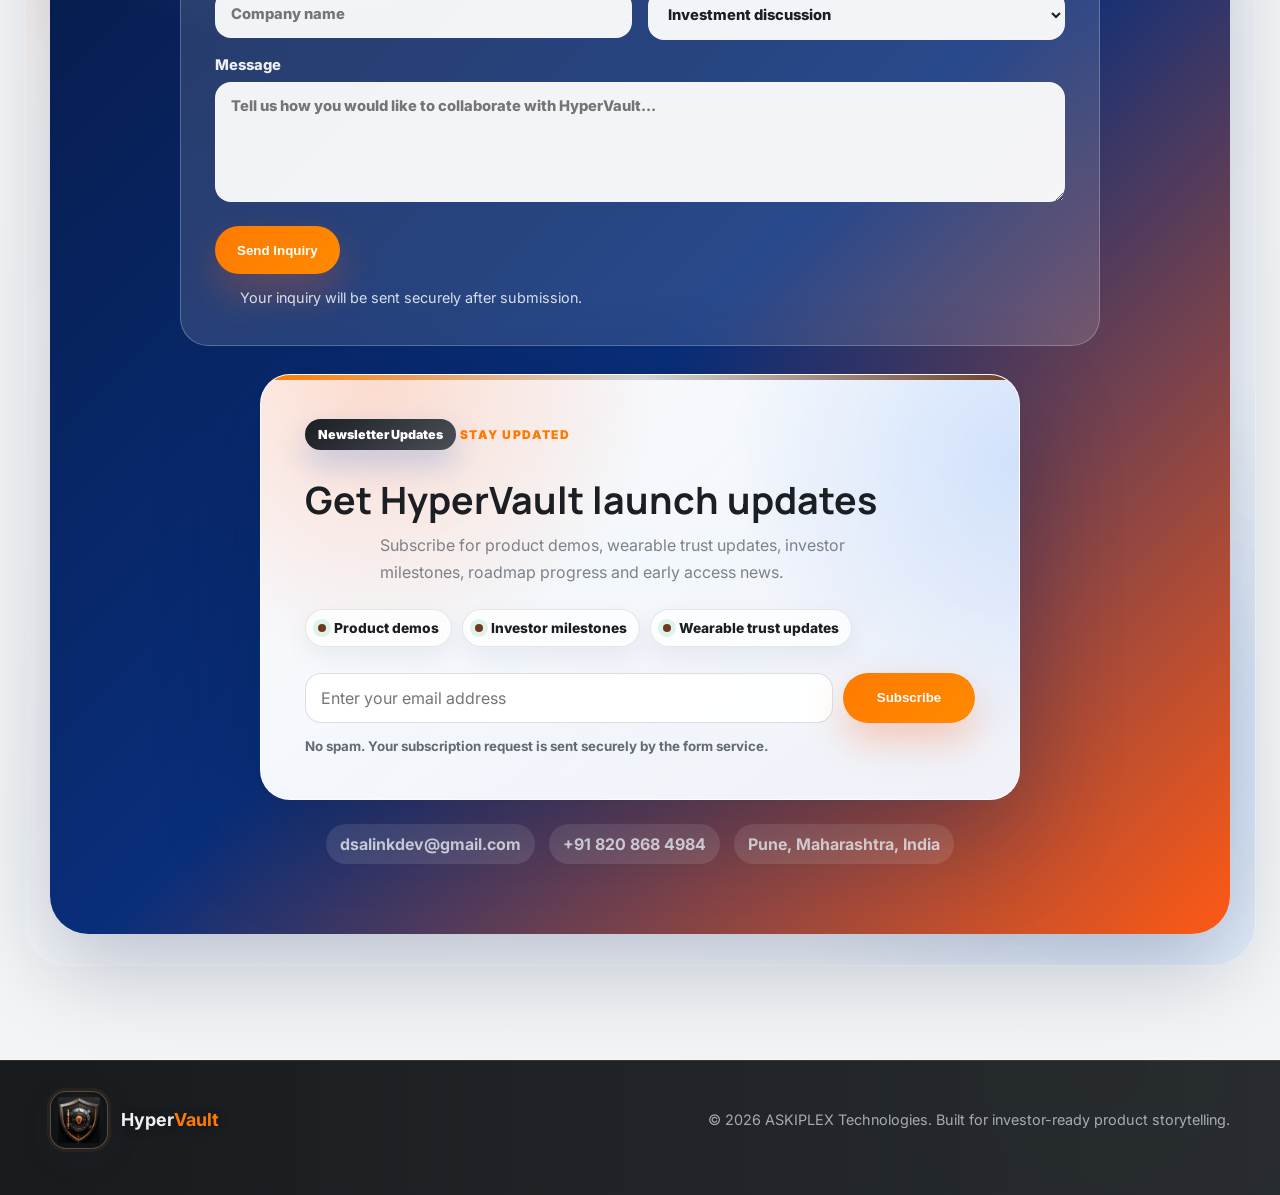
==== commit b97cef8b: "updated Products section to have All products showcase button" ====
--- a/index.html
+++ b/index.html
@@ -521,6 +521,7 @@
         <div class="product-title-lockup">
           <h2>HyperVault Products</h2>
         </div>
+
       </div>
 
       <div class="product-ecosystem-shell reveal" data-product-ecosystem>
@@ -534,11 +535,15 @@
         </div>
 
         <div class="ecosystem-panels">
+         <button class="product-showcase-launch product-showcase-launch-all" type="button" data-product-showcase-launch="all" title="Play all HyperVault product lines in full screen">
+          <span aria-hidden="true">&#9654;</span>
+          <span>All Products Showcase </span>
+        </button>
           <section class="ecosystem-panel active" id="product-panel-app" role="tabpanel" aria-labelledby="product-tab-app" data-product-panel="app">
             <div class="product-line-carousel product-category-carousel magic-frame" data-carousel="product-line">
               <div class="product-line-header">
                 <div><span class="eyebrow orange">HyperVault App</span><h3>Android storage intelligence for every stage of the user journey</h3></div>
-                <div class="product-carousel-status"><button class="product-showcase-launch" type="button" data-product-showcase-launch="app" title="Play HyperVault App showcase in full screen"><span aria-hidden="true">&#9654;</span><span>Play Showcase</span></button><span data-product-counter>01 / 02</span><div class="carousel-controls compact"><button aria-label="Previous HyperVault App slide" data-prev>‹</button><div class="dots" data-dots></div><button aria-label="Next HyperVault App slide" data-next>›</button></div></div>
+                <div class="product-carousel-status"><span data-product-counter>01 / 02</span><div class="carousel-controls compact"><button aria-label="Previous HyperVault App slide" data-prev>‹</button><div class="dots" data-dots></div><button aria-label="Next HyperVault App slide" data-next>›</button></div></div>
               </div>
               <div class="carousel-track product-line-track">
                 <article class="slide active product-line-slide" data-product-category="HyperVault App" data-product-subtitle="Essential organization, discovery and file mobility">
@@ -558,12 +563,12 @@
             <div class="product-line-carousel product-category-carousel magic-frame" data-carousel="product-line">
               <div class="product-line-header">
                 <div><span class="eyebrow green">Wearable Product Line</span><h3>Trust devices designed for real-world access, safety and continuity</h3></div>
-                <div class="product-carousel-status"><button class="product-showcase-launch" type="button" data-product-showcase-launch="wearables" title="Play Smart Wearables showcase in full screen"><span aria-hidden="true">&#9654;</span><span>Play Showcase</span></button><span data-product-counter>01 / 05</span><div class="carousel-controls compact"><button aria-label="Previous wearable product slide" data-prev>‹</button><div class="dots" data-dots></div><button aria-label="Next wearable product slide" data-next>›</button></div></div>
+                <div class="product-carousel-status"><span data-product-counter>01 / 05</span><div class="carousel-controls compact"><button aria-label="Previous wearable product slide" data-prev>‹</button><div class="dots" data-dots></div><button aria-label="Next wearable product slide" data-next>›</button></div></div>
               </div>
               <div class="carousel-track product-line-track">
                 <article class="slide active product-line-slide" data-product-category="Smart Wearables" data-product-subtitle="Secure, discreet and always with the user"><img src="assets/hd/product-line/smart-ring.png" alt="HyperVault Smart Rings for secure discreet wearable trust" /><div class="slide-copy"><span class="product-spotlight-label">Wearable Spotlight</span><h3>Smart Rings</h3><p>Discreet wearable trust for everyday authentication, proximity intelligence and emergency activation moments.</p><ul class="product-feature-list" aria-label="Smart Ring capabilities"><li>Proximity trust</li><li>Discreet access</li><li>Emergency activation</li></ul></div></article>
                 <article class="slide product-line-slide" data-product-category="Smart Wearables" data-product-subtitle="Continuous authentication and health-aware trust"><img src="assets/hd/product-line/smart-bands.png" alt="HyperVault Smart Bands for continuous authentication" /><div class="slide-copy"><span class="product-spotlight-label">Wearable Spotlight</span><h3>Smart Bands</h3><p>Continuous authentication and health-aware trust signals for users who need always-on wearable context.</p><ul class="product-feature-list" aria-label="Smart Band capabilities"><li>Continuous trust</li><li>Health context</li><li>Always-on signals</li></ul></div></article>
-                <article class="slide product-line-slide" data-product-category="WSmart Wearables" data-product-subtitle="Real-time alerts, trusted actions and quick response"><img src="assets/hd/product-line/smart-watches.png" alt="HyperVault Smart Watches for alerts and trusted actions" /><div class="slide-copy"><span class="product-spotlight-label">Wearable Spotlight</span><h3>Smart Watches</h3><p>Real-time alerts, trusted actions and quick response surfaces for safety, access and contextual intelligence.</p><ul class="product-feature-list" aria-label="Smart Watch capabilities"><li>Real-time alerts</li><li>Trusted actions</li><li>Quick response</li></ul></div></article>
+                <article class="slide product-line-slide" data-product-category="Smart Wearables" data-product-subtitle="Real-time alerts, trusted actions and quick response"><img src="assets/hd/product-line/smart-watches.png" alt="HyperVault Smart Watches for alerts and trusted actions" /><div class="slide-copy"><span class="product-spotlight-label">Wearable Spotlight</span><h3>Smart Watches</h3><p>Real-time alerts, trusted actions and quick response surfaces for safety, access and contextual intelligence.</p><ul class="product-feature-list" aria-label="Smart Watch capabilities"><li>Real-time alerts</li><li>Trusted actions</li><li>Quick response</li></ul></div></article>
                 <article class="slide product-line-slide" data-product-category="Smart Wearables" data-product-subtitle="Always-with-you trusted access"><img src="assets/hd/product-line/smart-keychains.png" alt="HyperVault Smart Keychains for one-tap trusted access" /><div class="slide-copy"><span class="product-spotlight-label">Wearable Spotlight</span><h3>Smart Keychains</h3><p>One-tap access, fallback authentication and simple emergency trigger patterns in an always-with-you form.</p><ul class="product-feature-list" aria-label="Smart Keychain capabilities"><li>One-tap access</li><li>Fallback trust</li><li>Emergency trigger</li></ul></div></article>
                 <article class="slide product-line-slide" data-product-category="Smart Wearables" data-product-subtitle="Tap-to-authenticate secure access"><img src="assets/hd/product-line/smart-cards.png" alt="HyperVault Smart Cards for tap-to-authenticate access" /><div class="slide-copy"><span class="product-spotlight-label">Wearable Spotlight</span><h3>Smart Cards</h3><p>Tap-to-authenticate secure access for individuals, teams and enterprise-ready trust workflows.</p><ul class="product-feature-list" aria-label="Smart Card capabilities"><li>Tap authentication</li><li>Team access</li><li>Enterprise trust</li></ul></div></article>
               </div>
@@ -574,12 +579,12 @@
             <div class="product-line-carousel product-category-carousel magic-frame" data-carousel="product-line">
               <div class="product-line-header">
                 <div><span class="eyebrow blue">Cloud &amp; Mobility</span><h3>Secure continuity across cloud, connected storage and portable access</h3></div>
-                <div class="product-carousel-status"><button class="product-showcase-launch" type="button" data-product-showcase-launch="cloud" title="Play Cloud product showcase in full screen"><span aria-hidden="true">&#9654;</span><span>Play Showcase</span></button><span data-product-counter>01 / 02</span><div class="carousel-controls compact"><button aria-label="Previous Cloud product slide" data-prev>‹</button><div class="dots" data-dots></div><button aria-label="Next Cloud product slide" data-next>›</button></div></div>
+                <div class="product-carousel-status"><span data-product-counter>01 / 02</span><div class="carousel-controls compact"><button aria-label="Previous Cloud product slide" data-prev>‹</button><div class="dots" data-dots></div><button aria-label="Next Cloud product slide" data-next>›</button></div></div>
               </div>
               <div class="carousel-track product-line-track">
 <!--                 <article class="slide active product-line-slide" data-product-category="HyperVault Cloud" data-product-subtitle="Context-aware synchronization and enterprise readiness"><img src="assets/hypervault-ecosystem-solution.png" alt="HyperVault Cloud and enterprise readiness ecosystem" /><div class="slide-copy"><h3>HyperVault Cloud</h3><p>Context-aware synchronization preserves organization, protection and trusted access as content moves beyond the device.</p></div></article>
- -->                <article class="slide product-line-slide" data-product-category="HyperVault Drive" data-product-subtitle="Secure cloud storage and smart access"><img src="assets/hd/product-line/HyperVault_Drive.png" alt="HyperVault Drive secure cloud storage and smart access" /><div class="slide-copy"><span class="product-spotlight-label">Mobility Spotlight</span><h3>HyperVault Drive</h3><p>Secure connected storage for mobile content, synchronized across devices and trusted workflows.</p><ul class="product-feature-list" aria-label="HyperVault Drive capabilities"><li>Secure cloud sync</li><li>Smart access</li><li>Cross-device continuity</li></ul></div></article>
-                <article class="slide product-line-slide" data-product-category="HyperVault USB Drive Stick" data-product-subtitle="Portable. Secure. Always with you."><img src="assets/hd/product-line/HyperVault_usb_drive_stick.png" alt="HyperVault USB Drive Stick secure portable storage" /><div class="slide-copy"><span class="product-spotlight-label">Mobility Spotlight</span><h3>HyperVault USB Drive Stick</h3><p>Portable secure storage for important Android files, trusted mobility and dependable offline access.</p><ul class="product-feature-list" aria-label="HyperVault USB Drive Stick capabilities"><li>Portable security</li><li>Offline access</li><li>Trusted mobility</li></ul></div></article>
+ -->                <article class="slide product-line-slide" data-product-category="Cloud &amp; Mobility" data-product-subtitle="Secure cloud storage and smart access"><img src="assets/hd/product-line/HyperVault_Drive.png" alt="HyperVault Drive secure cloud storage and smart access" /><div class="slide-copy"><span class="product-spotlight-label">Mobility Spotlight</span><h3>HyperVault Drive</h3><p>Secure connected storage for mobile content, synchronized across devices and trusted workflows.</p><ul class="product-feature-list" aria-label="HyperVault Drive capabilities"><li>Secure cloud sync</li><li>Smart access</li><li>Cross-device continuity</li></ul></div></article>
+                <article class="slide product-line-slide" data-product-category="Cloud &amp; Mobility" data-product-subtitle="Portable. Secure. Always with you."><img src="assets/hd/product-line/HyperVault_usb_drive_stick.png" alt="HyperVault USB Drive Stick secure portable storage" /><div class="slide-copy"><span class="product-spotlight-label">Mobility Spotlight</span><h3>HyperVault USB Drive Stick</h3><p>Portable secure storage for important Android files, trusted mobility and dependable offline access.</p><ul class="product-feature-list" aria-label="HyperVault USB Drive Stick capabilities"><li>Portable security</li><li>Offline access</li><li>Trusted mobility</li></ul></div></article>
               </div>
             </div>
           </section>
--- a/style.css
+++ b/style.css
@@ -10404,6 +10404,36 @@
   border-bottom: 1px solid rgba(27,31,36,.14);
 }
 
+.product-showcase-launch.product-showcase-launch-all {
+  --product-accent: #ff7a00;
+  position: relative;
+  min-width: 184px;
+  height: 42px;
+  margin: 20px auto 0;
+  overflow: hidden;
+  border-color: rgba(76,140,255,.55);
+  background: linear-gradient(110deg, #07182f, #0b2b4a 68%, #123652);
+  box-shadow: 0 14px 32px rgba(7,27,71,.2);
+  font-size: .76rem;
+}
+
+.product-showcase-launch.product-showcase-launch-all::after {
+  content: "";
+  position: absolute;
+  left: 0;
+  right: 0;
+  bottom: 0;
+  height: 3px;
+  background: linear-gradient(90deg, #ff7a00 0 33%, #4c9cff 33% 66%, #58be4b 66% 100%);
+}
+
+.product-showcase-launch.product-showcase-launch-all:hover,
+.product-showcase-launch.product-showcase-launch-all:focus-visible {
+  border-color: rgba(255,255,255,.76);
+  background: linear-gradient(110deg, #0a2340, #104069 68%, #16496f);
+  box-shadow: 0 18px 38px rgba(7,27,71,.26);
+}
+
 .product-title-lockup h2 {
   margin: 0;
   font-size: clamp(2.55rem, 4.4vw, 4.35rem);
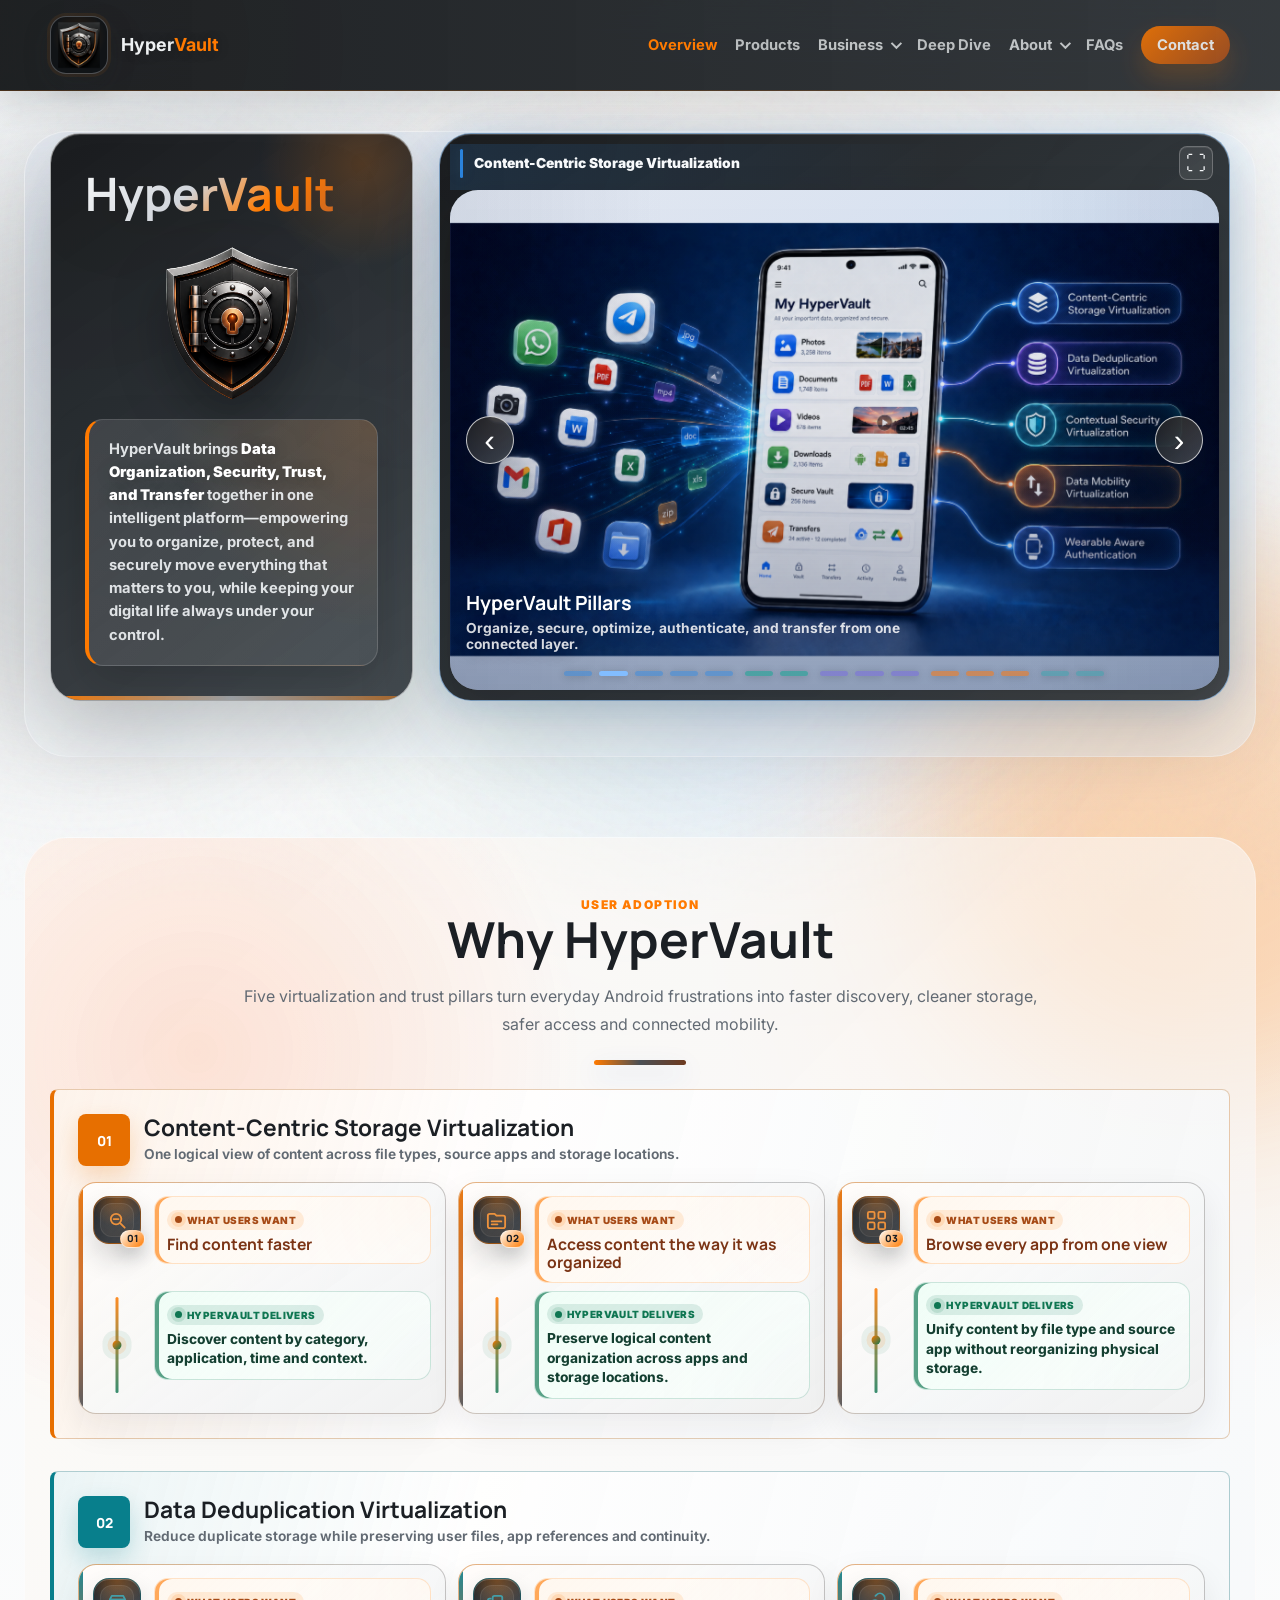
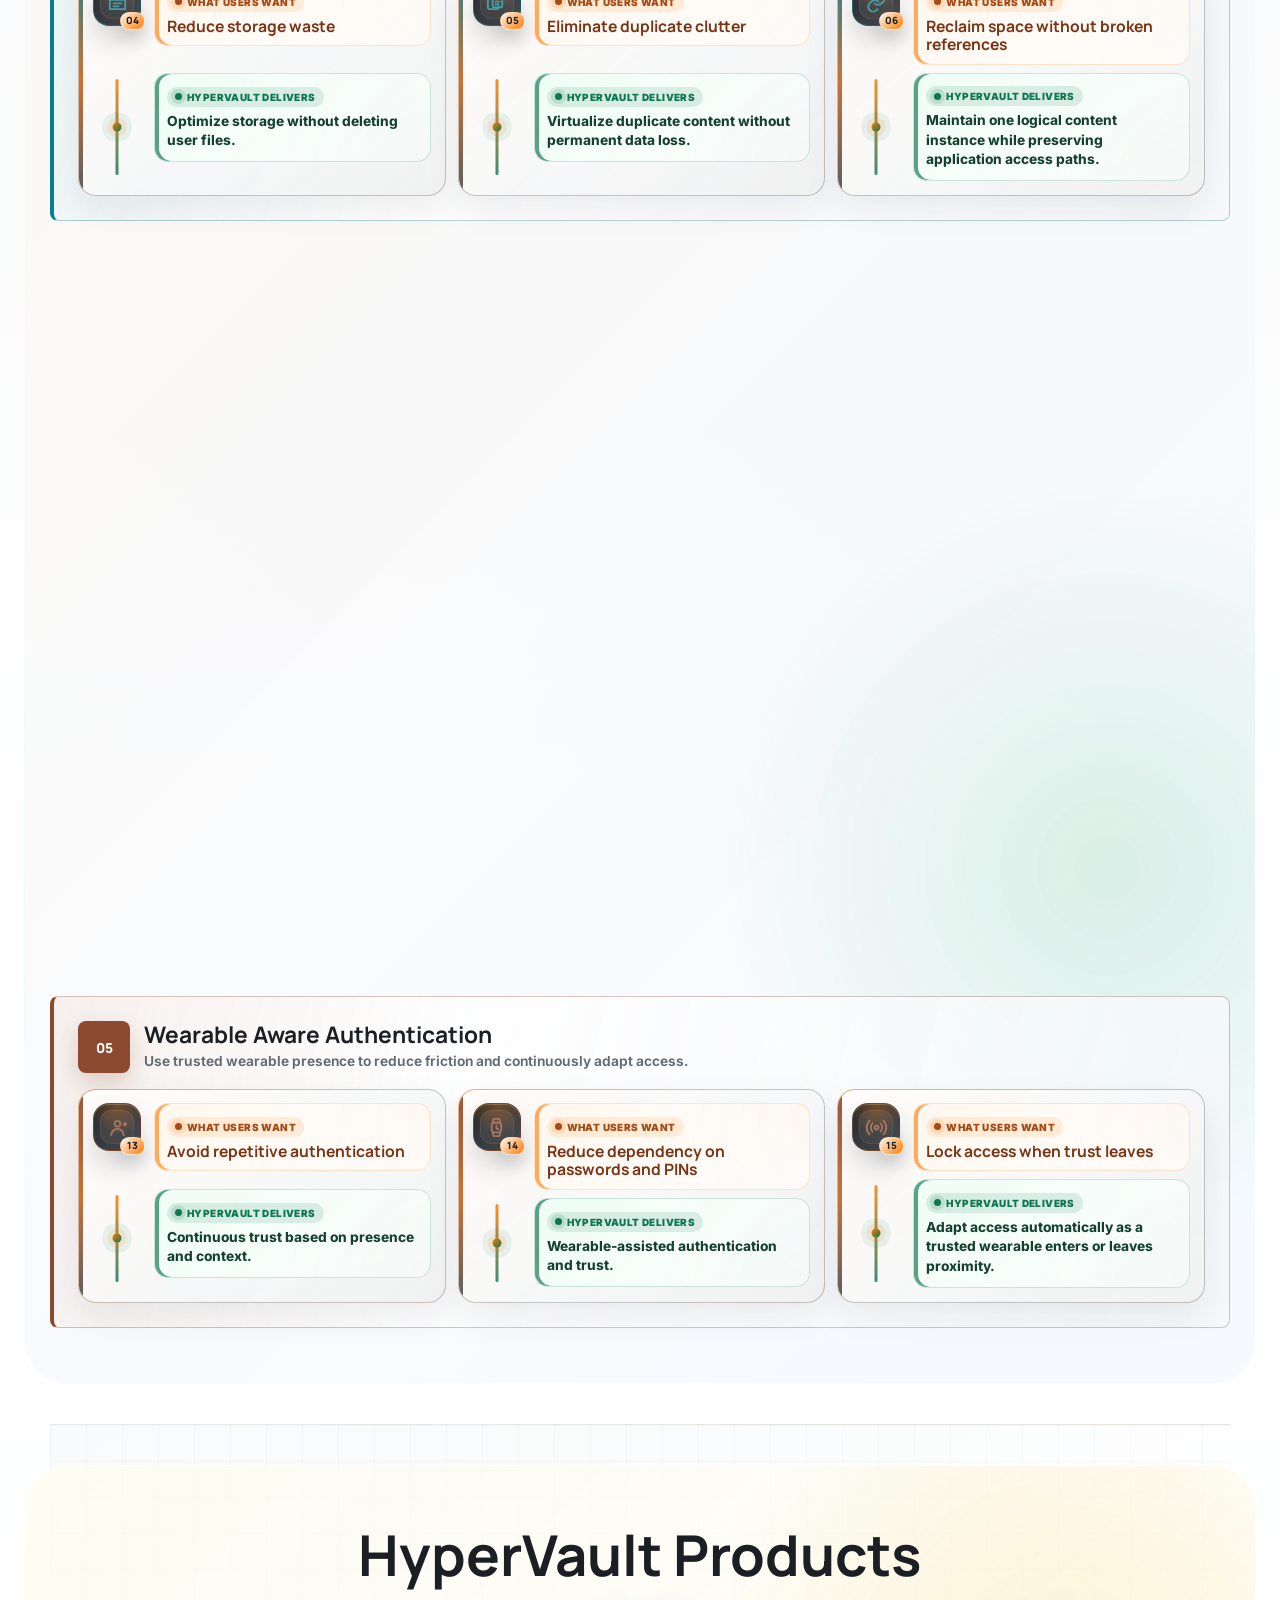
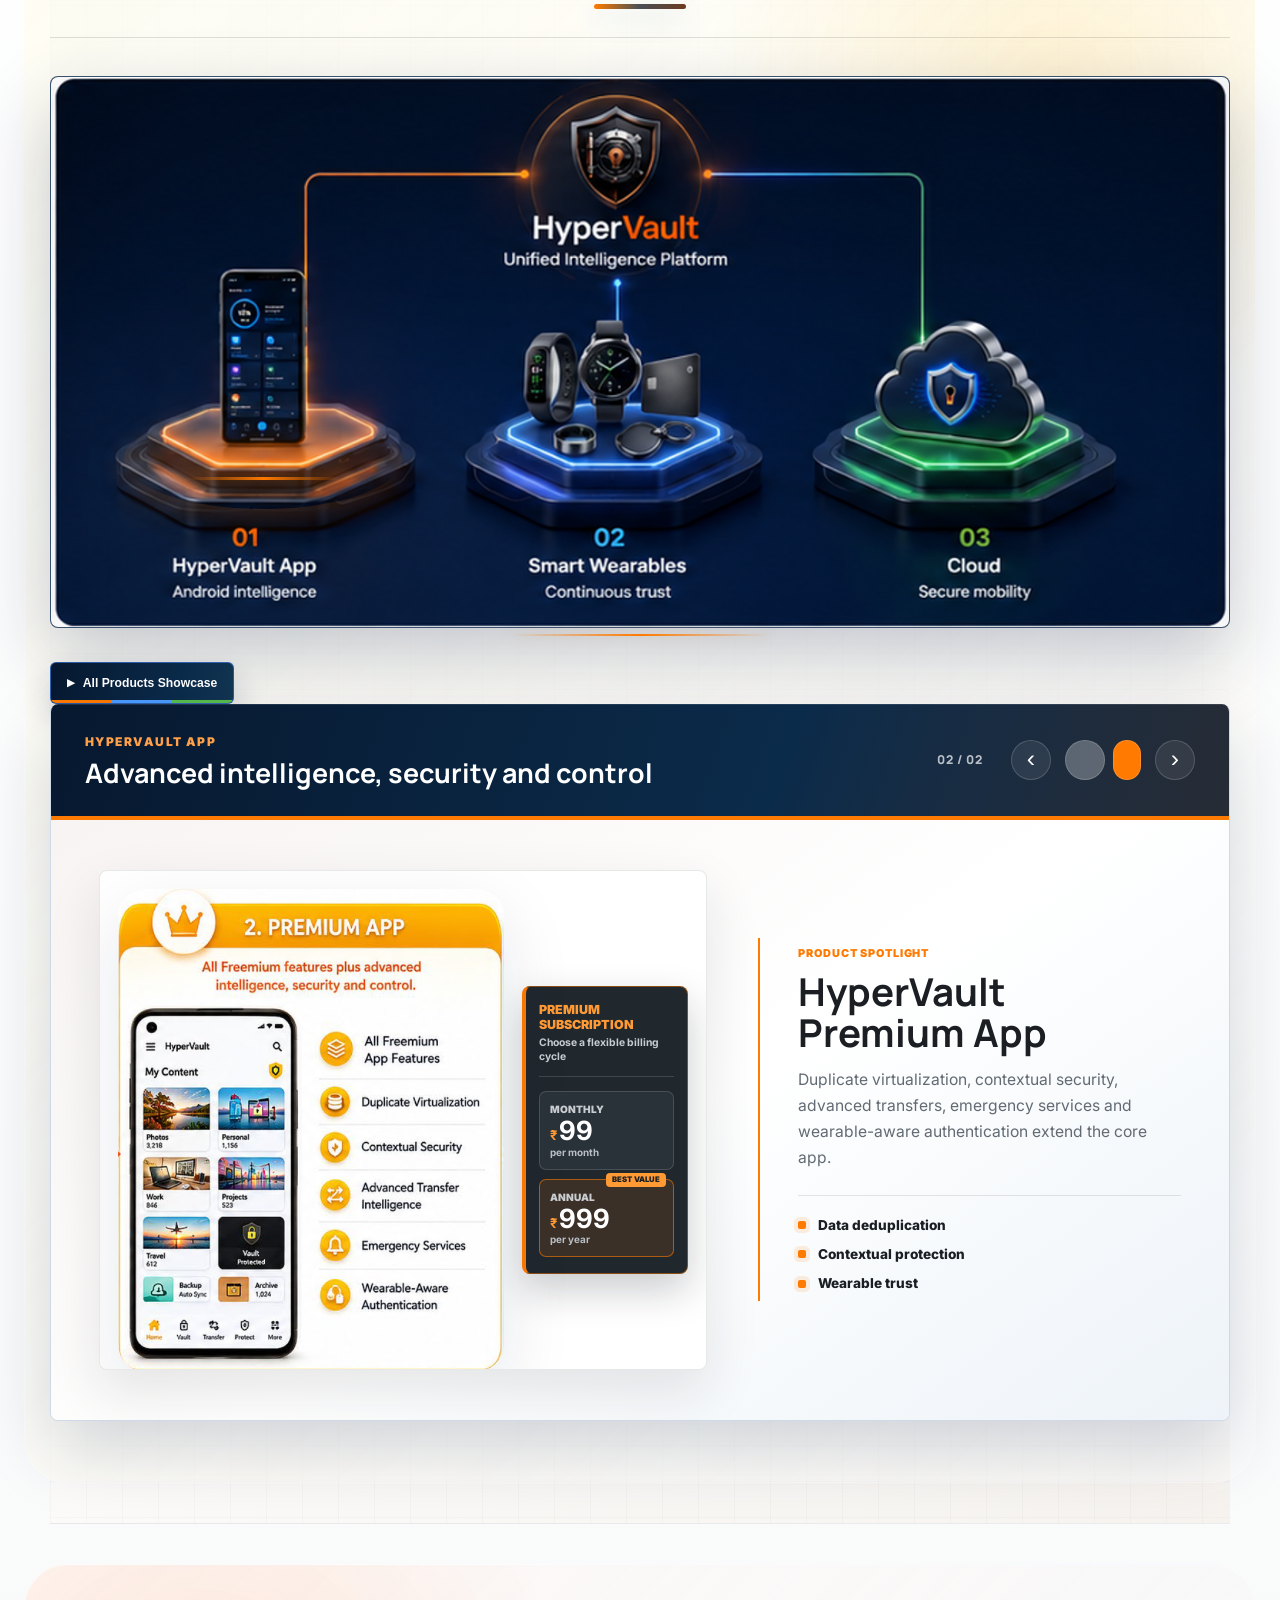
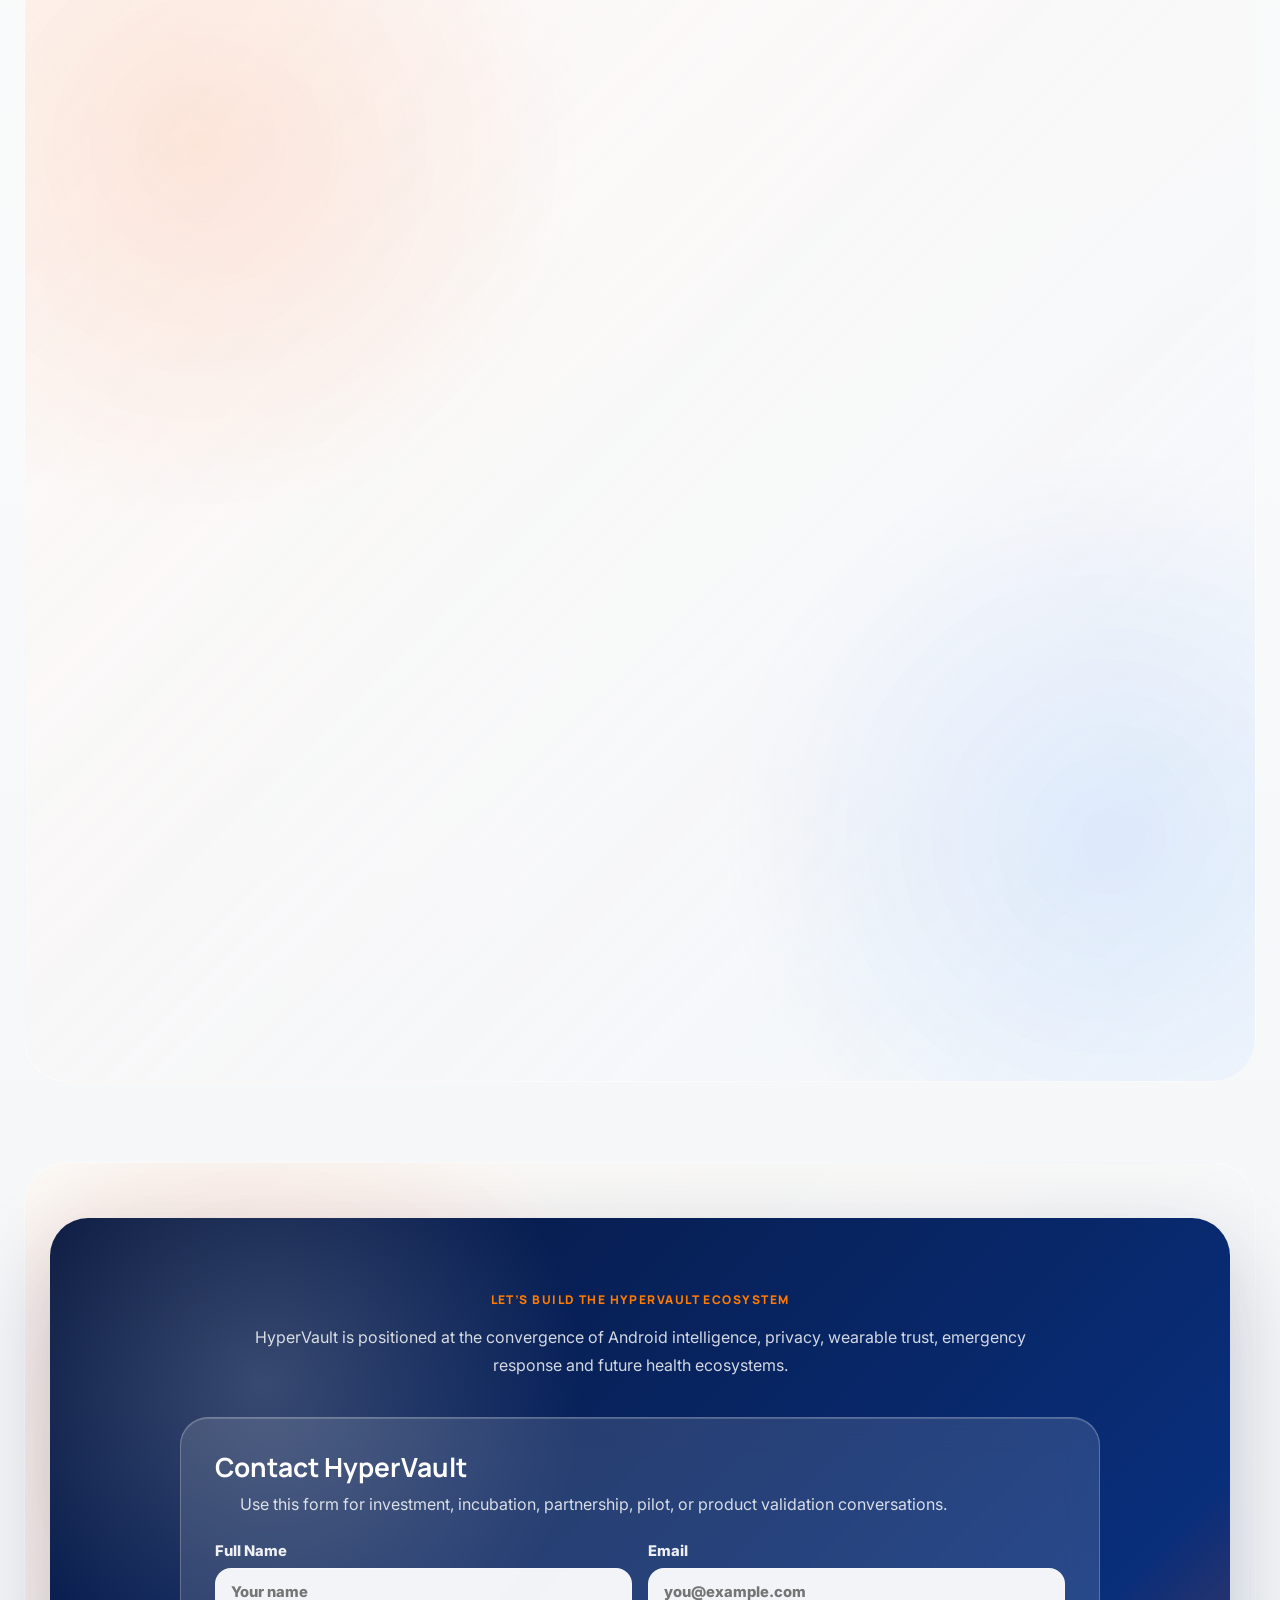
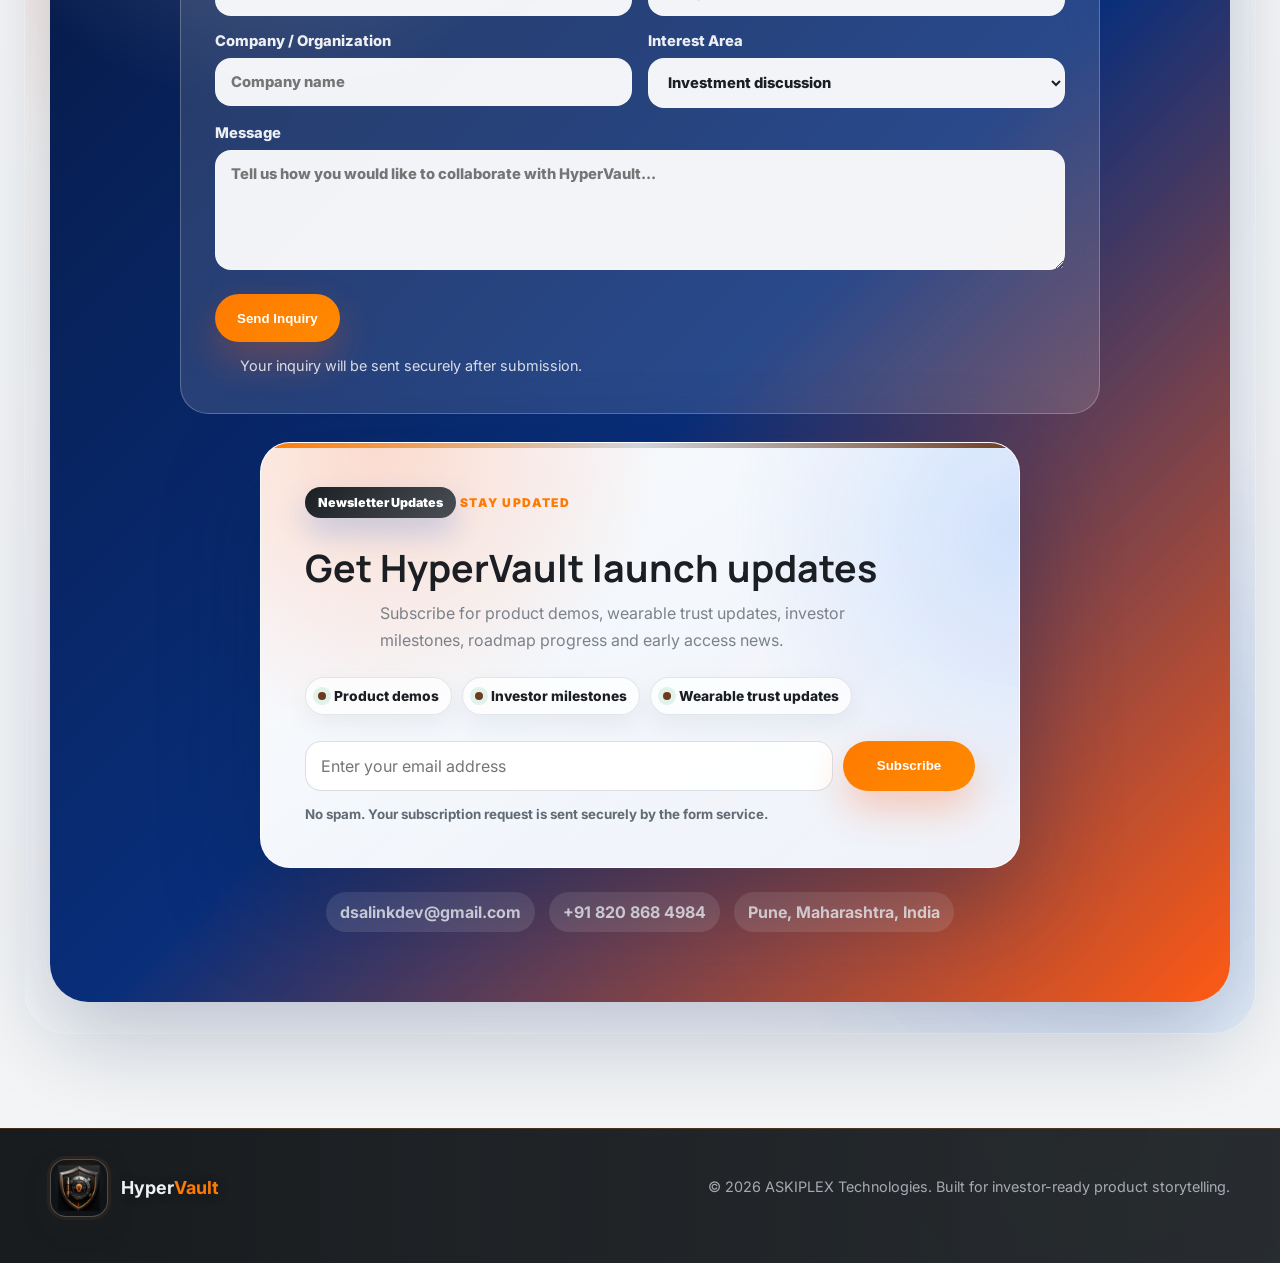
==== commit d2630f3f: "Hypervault APP with pricing strip and description in hero section next to icon" ====
--- a/index.html
+++ b/index.html
@@ -120,7 +120,9 @@
           </div> -->
           <h1 id="hero-title"><span>HyperVault</span></h1>
           <img class="hero-brand-art" src="assets/hypervault-hero-shield-transparent.png" alt="HyperVault metallic shield and secure vault emblem" />
-          <p class="hero-subheadline">Unified Storage, Security, Mobility &amp; Wearables Intelligence Platform</p>
+          <p class="hero-subheadline">
+            HyperVault brings <strong>Data Organization, Security, Trust, and Transfer</strong> together in one intelligent platform&mdash;empowering you to organize, protect, and securely move everything that matters to you, while keeping your digital life always under your control.
+          </p>
         </div>
       </div>
 
@@ -546,12 +548,52 @@
                 <div class="product-carousel-status"><span data-product-counter>01 / 02</span><div class="carousel-controls compact"><button aria-label="Previous HyperVault App slide" data-prev>‹</button><div class="dots" data-dots></div><button aria-label="Next HyperVault App slide" data-next>›</button></div></div>
               </div>
               <div class="carousel-track product-line-track">
-                <article class="slide active product-line-slide" data-product-category="HyperVault App" data-product-subtitle="Essential organization, discovery and file mobility">
-                  <img src="assets/hd/products/hypervault-freemium-app.png" alt="HyperVault Freemium Android app product capabilities" />
-                  <div class="slide-copy"><span class="product-spotlight-label">Product Spotlight</span><h3>HyperVault Freemium App</h3><p>Content-centric exploration, file management, organization and essential transfer tools create an accessible starting point for every Android user.</p><ul class="product-feature-list" aria-label="Freemium app capabilities"><li>Content discovery</li><li>Smart organization</li><li>Essential transfers</li></ul></div>
+                <article class="slide active product-line-slide freemium-product-slide" data-product-category="HyperVault App" data-product-subtitle="Essential organization, discovery and file mobility">
+                  <div class="product-media-frame freemium-product-media">
+                    <img src="assets/hd/products/hypervault-freemium-app.png" alt="HyperVault Freemium Android app product capabilities" />
+                    <div class="freemium-image-badge" role="note" aria-label="The HyperVault Freemium App is free to use at no cost">
+                      <span class="freemium-image-badge-icon" aria-hidden="true">
+                        <svg viewBox="0 0 24 24" focusable="false">
+                          <path d="m5 12 4 4L19 6"></path>
+                        </svg>
+                      </span>
+                      <span class="freemium-image-badge-copy">
+                        <small>Freemium means</small>
+                        <strong>Free to use</strong>
+                        <span><b>₹0</b> No cost</span>
+                      </span>
+                    </div>
+                  </div>
+                  <div class="slide-copy">
+                    <span class="product-spotlight-label">Product Spotlight</span>
+                    <h3>HyperVault Freemium App</h3>
+                    <p>Content-centric exploration, file management, organization and essential transfer tools create an accessible starting point for every Android user.</p>
+                    <ul class="product-feature-list" aria-label="Freemium app capabilities"><li>Content discovery</li><li>Smart organization</li><li>Essential transfers</li></ul>
+                  </div>
                 </article>
-                <article class="slide product-line-slide" data-product-category="HyperVault App" data-product-subtitle="Advanced intelligence, security and control">
-                  <img src="assets/hd/products/hypervault-premium-app.png" alt="HyperVault Premium Android app product capabilities" />
+                <article class="slide product-line-slide premium-product-slide" data-product-category="HyperVault App" data-product-subtitle="Advanced intelligence, security and control">
+                  <div class="product-media-frame premium-product-media">
+                    <img src="assets/hd/products/hypervault-premium-app.png" alt="HyperVault Premium Android app product capabilities" />
+                    <div class="premium-price-panel" role="note" aria-label="Premium subscription pricing: 99 rupees monthly or 999 rupees annually">
+                      <div class="premium-price-heading">
+                        <strong>Premium subscription</strong>
+                        <span>Choose a flexible billing cycle</span>
+                      </div>
+                      <div class="premium-price-options">
+                        <div class="premium-price-option">
+                          <small>Monthly</small>
+                          <strong><span>₹</span>99</strong>
+                          <span>per month</span>
+                        </div>
+                        <div class="premium-price-option premium-price-option-best">
+                          <em>Best value</em>
+                          <small>Annual</small>
+                          <strong><span>₹</span>999</strong>
+                          <span>per year</span>
+                        </div>
+                      </div>
+                    </div>
+                  </div>
                   <div class="slide-copy"><span class="product-spotlight-label">Product Spotlight</span><h3>HyperVault Premium App</h3><p>Duplicate virtualization, contextual security, advanced transfers, emergency services and wearable-aware authentication extend the core app.</p><ul class="product-feature-list" aria-label="Premium app capabilities"><li>Data deduplication</li><li>Contextual protection</li><li>Wearable trust</li></ul></div>
                 </article>
 
--- a/style.css
+++ b/style.css
@@ -1288,11 +1288,17 @@
     radial-gradient(circle at 100% 0%, rgba(255,122,0,.16), transparent 13rem);
   box-shadow: 0 18px 44px rgba(0,0,0,.17);
   color: rgba(238,241,243,.92);
-  font-size: clamp(.98rem, 1.16vw, 1.08rem) !important;
-  font-weight: 800;
-  line-height: 1.52;
+  font-size: clamp(.92rem, 1.06vw, 1.02rem) !important;
+  font-weight: 700;
+  line-height: 1.58;
   text-align: left;
   transition: transform .26s ease, box-shadow .26s ease, border-color .26s ease;
+}
+
+.hero-subheadline strong {
+  color: #fff;
+  font-weight: 950;
+  text-shadow: 0 2px 14px rgba(0,0,0,.28);
 }
 
 .hero-description {
@@ -4264,6 +4270,37 @@
   line-height: 1.25;
 }
 
+.business-economics-overview {
+  display: grid;
+  grid-template-rows: minmax(0, 1fr) auto;
+  gap: 12px;
+  margin-bottom: 30px;
+  padding: 14px;
+  overflow: hidden;
+  border: 1px solid rgba(7,87,212,.13);
+  border-radius: 8px;
+  background: linear-gradient(145deg, #f9fbff, #edf4fc);
+  box-shadow: 0 22px 60px rgba(7,27,71,.1);
+}
+
+.economics-visual {
+  min-height: 0;
+  display: grid;
+  place-items: center;
+  overflow: hidden;
+  border: 1px solid rgba(7,87,212,.09);
+  border-radius: 7px;
+  background: #fff;
+}
+
+.economics-visual img {
+  width: 100%;
+  height: 100%;
+  min-height: 0;
+  object-fit: contain;
+  filter: none;
+}
+
 @keyframes revenueFlow {
   to { background-position: 200% 0; }
 }
@@ -4611,6 +4648,129 @@
 .target-card h3 {
   color: var(--orange);
   font-size: 1.45rem;
+}
+
+.target-card-heading {
+  display: flex;
+  align-items: center;
+  gap: 16px;
+}
+
+.target-card-icon {
+  width: 58px;
+  height: 58px;
+  flex: 0 0 58px;
+  display: grid;
+  place-items: center;
+  color: white;
+  border-radius: 8px;
+  background: linear-gradient(145deg, #0757d4, #00378f);
+  box-shadow: 0 12px 28px rgba(7,87,212,.24);
+}
+
+.safety-user-card .target-card-icon {
+  background: linear-gradient(145deg, #ff7a00, #a54400);
+  box-shadow: 0 12px 28px rgba(255,122,0,.24);
+}
+
+.target-card-icon svg {
+  width: 29px;
+  height: 29px;
+  fill: none;
+  stroke: currentColor;
+  stroke-width: 1.8;
+  stroke-linecap: round;
+  stroke-linejoin: round;
+}
+
+.target-card-kicker {
+  display: block;
+  margin-bottom: 4px;
+  color: #0757d4;
+  font-size: .66rem;
+  font-weight: 900;
+  text-transform: uppercase;
+  letter-spacing: .08em;
+}
+
+.safety-user-card .target-card-kicker {
+  color: #d65e08;
+}
+
+.target-card-heading h3 {
+  margin: 0;
+}
+
+.target-card-summary {
+  margin: 18px 0 0;
+  color: #4b5a70;
+  font-size: .88rem;
+  font-weight: 650;
+  line-height: 1.55;
+}
+
+.target-user-grid {
+  display: grid;
+  grid-template-columns: repeat(3, minmax(0, 1fr));
+  gap: 10px;
+  margin-top: 18px;
+}
+
+.target-user-grid span {
+  min-width: 0;
+  min-height: 64px;
+  display: grid;
+  place-items: center;
+  padding: 10px;
+  color: #17345d;
+  border: 1px solid rgba(7,87,212,.15);
+  border-radius: 7px;
+  background: linear-gradient(145deg, #fff, #edf5ff);
+  font-size: .72rem;
+  font-weight: 850;
+  text-align: center;
+}
+
+.safety-user-card .target-user-grid span {
+  color: #713313;
+  border-color: rgba(255,122,0,.18);
+  background: linear-gradient(145deg, #fff, #fff2e7);
+}
+
+.target-user-outcome {
+  margin-top: 18px;
+  padding: 14px 16px;
+  display: grid;
+  gap: 4px;
+  border-left: 4px solid #0757d4;
+  border-radius: 7px;
+  background: #101821;
+}
+
+.safety-user-card .target-user-outcome {
+  border-left-color: #ff7a00;
+}
+
+.target-user-outcome span {
+  color: #75b8ff;
+  font-size: .58rem;
+  font-weight: 900;
+  text-transform: uppercase;
+  letter-spacing: .08em;
+}
+
+.safety-user-card .target-user-outcome span {
+  color: #ffad69;
+}
+
+.target-user-outcome strong {
+  color: #f5f8fb;
+  font-size: .8rem;
+  line-height: 1.35;
+}
+
+.target-domain-mobile {
+  display: none;
 }
 
 .fund-card span {
@@ -4707,11 +4867,15 @@
   text-shadow: 0 18px 40px rgba(0,0,0,.28);
 }
 
-.funding-ask-summary h3 > span {
+.funding-ask-summary h3 > .funding-currency {
   margin-right: 4px;
   color: #ff8a24;
   font-size: .62em;
   vertical-align: .14em;
+}
+
+.funding-amount-value {
+  white-space: nowrap;
 }
 
 .funding-ask-summary h3 small {
@@ -9633,17 +9797,34 @@
   overflow: hidden;
 }
 
+body.hero-mobile-presentation-open .site-header,
+body.hero-mobile-presentation-open .top-button {
+  visibility: hidden;
+  opacity: 0;
+  pointer-events: none;
+}
+
 .hero-carousel.is-presentation-mode,
 .hero-carousel:fullscreen {
   position: fixed;
   inset: 0;
   z-index: 10000;
+  box-sizing: border-box;
   width: 100vw;
   max-width: none;
+  max-height: none;
+  height: 100vh;
   height: 100dvh;
+  min-height: 100vh;
   min-height: 100dvh;
   margin: 0;
-  padding: clamp(10px, 1.4vw, 20px);
+  padding:
+    max(clamp(10px, 1.4vw, 20px), env(safe-area-inset-top))
+    max(clamp(10px, 1.4vw, 20px), env(safe-area-inset-right))
+    max(clamp(10px, 1.4vw, 20px), env(safe-area-inset-bottom))
+    max(clamp(10px, 1.4vw, 20px), env(safe-area-inset-left));
+  overflow: hidden;
+  overscroll-behavior: none;
   border: 0;
   border-radius: 0;
   background:
@@ -9658,6 +9839,11 @@
 
 .hero-carousel.is-presentation-mode .hero-carousel-header,
 .hero-carousel:fullscreen .hero-carousel-header {
+  flex: 0 0 auto;
+  width: 100%;
+  align-items: center;
+  flex-direction: row;
+  justify-content: space-between;
   min-height: clamp(48px, 6vh, 68px);
   padding: 4px 8px 12px 24px;
 }
@@ -9670,6 +9856,7 @@
 .hero-carousel.is-presentation-mode .hero-carousel-track,
 .hero-carousel:fullscreen .hero-carousel-track {
   min-height: 0;
+  width: 100%;
   aspect-ratio: auto;
   border-radius: clamp(12px, 1.5vw, 24px);
 }
@@ -9685,8 +9872,12 @@
   .hero-carousel:fullscreen .hero-carousel-track {
     flex: 0 0 auto;
     width: 100%;
+    max-width: min(100%, calc((100vh - 100px) * 16 / 9));
+    max-width: min(100%, calc((100dvh - 100px) * 16 / 9));
+    max-height: calc(100vh - 100px);
+    max-height: calc(100dvh - 100px);
     aspect-ratio: 16 / 9;
-    margin: auto 0;
+    margin: auto;
   }
 }
 
@@ -9703,13 +9894,271 @@
 
   .hero-carousel.is-presentation-mode,
   .hero-carousel:fullscreen {
-    padding: 8px;
+    padding:
+      max(8px, env(safe-area-inset-top))
+      max(8px, env(safe-area-inset-right))
+      max(8px, env(safe-area-inset-bottom))
+      max(8px, env(safe-area-inset-left));
   }
 
   .hero-carousel.is-presentation-mode .hero-carousel-header,
   .hero-carousel:fullscreen .hero-carousel-header {
+    align-items: center;
+    flex-direction: row;
+    gap: 8px;
     min-height: 50px;
     padding: 3px 4px 9px 18px;
+  }
+
+  .hero-carousel.is-presentation-mode .hero-carousel-header > span,
+  .hero-carousel:fullscreen .hero-carousel-header > span {
+    display: -webkit-box;
+    overflow: hidden;
+    font-size: clamp(.7rem, 3.2vw, .84rem);
+    line-height: 1.18;
+    -webkit-box-orient: vertical;
+    -webkit-line-clamp: 2;
+  }
+
+  .hero-carousel.is-presentation-mode .hero-presentation-toggle,
+  .hero-carousel:fullscreen .hero-presentation-toggle {
+    width: 38px;
+    height: 38px;
+  }
+
+  .hero-carousel.is-presentation-mode .hero-slider-arrow,
+  .hero-carousel:fullscreen .hero-slider-arrow {
+    width: 40px;
+    height: 40px;
+  }
+
+  .hero-carousel.is-presentation-mode .hero-story-dots,
+  .hero-carousel:fullscreen .hero-story-dots {
+    width: min(320px, calc(100% - 106px));
+  }
+}
+
+@media (max-height: 560px) and (orientation: landscape) {
+  .hero-carousel.is-presentation-mode,
+  .hero-carousel:fullscreen {
+    padding:
+      max(6px, env(safe-area-inset-top))
+      max(8px, env(safe-area-inset-right))
+      max(6px, env(safe-area-inset-bottom))
+      max(8px, env(safe-area-inset-left));
+  }
+
+  .hero-carousel.is-presentation-mode .hero-carousel-header,
+  .hero-carousel:fullscreen .hero-carousel-header {
+    min-height: 42px;
+    padding: 2px 4px 6px 18px;
+  }
+
+  .hero-carousel.is-presentation-mode .hero-presentation-toggle,
+  .hero-carousel:fullscreen .hero-presentation-toggle {
+    width: 34px;
+    height: 34px;
+  }
+}
+
+/* Phone presentation popup: avoids unreliable browser-native fullscreen UI */
+.hero-presentation-counter {
+  display: none;
+}
+
+.hero-carousel.is-presentation-mode.is-mobile-presentation {
+  position: fixed;
+  inset: 0;
+  z-index: 10000;
+  width: 100%;
+  height: 100vh;
+  height: 100dvh;
+  min-height: 0;
+  display: grid;
+  grid-template-rows: auto minmax(0, 1fr);
+  gap: 10px;
+  padding:
+    max(10px, env(safe-area-inset-top))
+    max(10px, env(safe-area-inset-right))
+    max(10px, env(safe-area-inset-bottom))
+    max(10px, env(safe-area-inset-left));
+  overflow: hidden;
+  border: 0;
+  border-radius: 0;
+  background:
+    radial-gradient(circle at 88% 8%, var(--active-pillar-soft), transparent 30%),
+    linear-gradient(145deg, #080d12, #151e27 58%, #0b1117);
+  box-shadow: none;
+}
+
+.hero-carousel.is-mobile-presentation .hero-carousel-header {
+  width: 100%;
+  min-height: 58px;
+  display: grid;
+  grid-template-columns: minmax(0, 1fr) auto auto;
+  align-items: center;
+  gap: 9px;
+  padding: 8px 8px 8px 18px;
+  border: 1px solid rgba(255, 255, 255, .13);
+  border-radius: 14px;
+  background: linear-gradient(120deg, rgba(255, 255, 255, .09), rgba(255, 255, 255, .035));
+  box-shadow: inset 0 1px 0 rgba(255, 255, 255, .08), 0 14px 30px rgba(0, 0, 0, .24);
+}
+
+.hero-carousel.is-mobile-presentation .hero-carousel-header::before {
+  left: 9px;
+  top: 10px;
+  bottom: 10px;
+}
+
+.hero-carousel.is-mobile-presentation .hero-carousel-header > span[data-pillar-heading] {
+  min-width: 0;
+  display: -webkit-box;
+  overflow: hidden;
+  color: #f7f9fb;
+  font-size: clamp(.7rem, 3.25vw, .86rem);
+  line-height: 1.18;
+  -webkit-box-orient: vertical;
+  -webkit-line-clamp: 2;
+}
+
+.hero-carousel.is-mobile-presentation .hero-presentation-counter {
+  display: block;
+  color: rgba(235, 241, 246, .62);
+  font-family: var(--display);
+  font-size: .62rem;
+  font-weight: 900;
+  white-space: nowrap;
+}
+
+.hero-carousel.is-mobile-presentation .hero-presentation-toggle {
+  width: 42px;
+  height: 42px;
+  margin: 0;
+  border-color: color-mix(in srgb, var(--active-pillar-accent) 62%, white);
+  border-radius: 11px;
+  background: var(--active-pillar-accent);
+  box-shadow: 0 10px 22px var(--active-pillar-soft);
+  transform: none;
+}
+
+.hero-carousel.is-mobile-presentation .hero-presentation-toggle span {
+  font-size: 1.45rem;
+}
+
+.hero-carousel.is-mobile-presentation .hero-carousel-track {
+  align-self: center;
+  width: 100%;
+  height: min(70dvh, 560px);
+  min-height: 0;
+  max-width: none;
+  max-height: none;
+  margin: 0;
+  overflow: hidden;
+  border: 1px solid rgba(255, 255, 255, .16);
+  border-radius: 16px;
+  aspect-ratio: auto;
+  background:
+    linear-gradient(rgba(47, 105, 158, .035) 1px, transparent 1px),
+    linear-gradient(90deg, rgba(47, 105, 158, .035) 1px, transparent 1px),
+    linear-gradient(145deg, #f7faff, #e7eff8);
+  background-size: 24px 24px, 24px 24px, auto;
+  box-shadow: 0 24px 64px rgba(0, 0, 0, .38), inset 0 0 0 1px rgba(255, 255, 255, .4);
+}
+
+.hero-carousel.is-mobile-presentation .hero-carousel-track::after {
+  background:
+    linear-gradient(180deg, transparent 48%, rgba(7, 27, 71, .74)),
+    linear-gradient(90deg, rgba(7, 27, 71, .04), transparent 24%, transparent 76%, rgba(7, 27, 71, .04));
+}
+
+.hero-carousel.is-mobile-presentation .hero-slider-arrow {
+  width: 44px;
+  height: 44px;
+  border-color: rgba(255, 255, 255, .86);
+  font-size: 1.7rem;
+  background: rgba(13, 20, 28, .86);
+  box-shadow: 0 12px 28px rgba(0, 0, 0, .3);
+}
+
+.hero-carousel.is-mobile-presentation .hero-slider-prev {
+  left: 8px;
+}
+
+.hero-carousel.is-mobile-presentation .hero-slider-next {
+  right: 8px;
+}
+
+.hero-carousel.is-mobile-presentation .hero-slide-caption {
+  left: 12px;
+  right: 12px;
+  bottom: 46px;
+  max-width: none;
+  padding: 10px 12px;
+  gap: 3px;
+  overflow: hidden;
+  border-left: 3px solid var(--active-pillar-accent);
+  border-radius: 8px;
+  background: rgba(7, 27, 71, .78);
+  box-shadow: 0 12px 26px rgba(0, 0, 0, .22);
+  backdrop-filter: blur(9px);
+}
+
+.hero-carousel.is-mobile-presentation .hero-slide-caption strong {
+  color: white;
+  font-size: .92rem;
+  line-height: 1.15;
+}
+
+.hero-carousel.is-mobile-presentation .hero-slide-caption span {
+  display: -webkit-box;
+  overflow: hidden;
+  color: rgba(255, 255, 255, .82);
+  font-size: .65rem;
+  line-height: 1.3;
+  -webkit-box-orient: vertical;
+  -webkit-line-clamp: 3;
+}
+
+.hero-carousel.is-mobile-presentation .hero-story-dots {
+  bottom: 16px;
+  width: min(300px, calc(100% - 112px));
+  gap: 4px;
+}
+
+.hero-carousel.is-mobile-presentation .hero-story-dots .dot {
+  min-width: 4px;
+  height: 5px;
+}
+
+@media (orientation: landscape) and (max-height: 720px) {
+  .hero-carousel.is-presentation-mode.is-mobile-presentation {
+    grid-template-rows: 52px minmax(0, 1fr);
+    gap: 7px;
+    padding:
+      max(7px, env(safe-area-inset-top))
+      max(9px, env(safe-area-inset-right))
+      max(7px, env(safe-area-inset-bottom))
+      max(9px, env(safe-area-inset-left));
+  }
+
+  .hero-carousel.is-mobile-presentation .hero-carousel-header {
+    min-height: 52px;
+    padding-top: 5px;
+    padding-bottom: 5px;
+  }
+
+  .hero-carousel.is-mobile-presentation .hero-presentation-toggle {
+    width: 38px;
+    height: 38px;
+  }
+
+  .hero-carousel.is-mobile-presentation .hero-carousel-track {
+    width: auto;
+    max-width: 100%;
+    height: 100%;
+    aspect-ratio: 16 / 9;
+    margin: auto;
   }
 }
 
@@ -10550,7 +10999,8 @@
   to { opacity: 1; transform: none; }
 }
 
-.products .product-category-carousel .product-line-slide > img {
+.products .product-category-carousel .product-line-slide > img,
+.products .product-category-carousel .product-line-slide > .product-media-frame {
   width: 100%;
   height: 500px;
   max-height: 500px;
@@ -10563,6 +11013,200 @@
   box-shadow: 0 22px 54px rgba(27,31,36,.11);
 }
 
+.product-media-frame {
+  overflow: hidden;
+}
+
+.product-media-frame > img {
+  display: block;
+  width: 100%;
+  height: 100%;
+  object-fit: contain;
+}
+
+.freemium-product-media {
+  display: grid;
+  grid-template-columns: minmax(0, 1fr) clamp(108px, 10vw, 126px);
+  align-items: center;
+  gap: clamp(8px, 1.2vw, 16px);
+}
+
+.freemium-image-badge {
+  display: grid;
+  align-content: center;
+  justify-items: center;
+  gap: 10px;
+  min-width: 0;
+  padding: 18px 10px;
+  border: 1px solid rgba(19, 135, 85, .22);
+  border-top: 4px solid #ff6a00;
+  border-radius: 8px;
+  background: #f4fbf7;
+  box-shadow: 0 14px 34px rgba(19, 135, 85, .12);
+  text-align: center;
+}
+
+.freemium-image-badge-icon {
+  display: grid;
+  width: 42px;
+  height: 42px;
+  place-items: center;
+  border-radius: 50%;
+  color: #fff;
+  background: #138755;
+  box-shadow: 0 7px 18px rgba(19, 135, 85, .24);
+}
+
+.freemium-image-badge-icon svg {
+  width: 23px;
+  height: 23px;
+  fill: none;
+  stroke: currentColor;
+  stroke-linecap: round;
+  stroke-linejoin: round;
+  stroke-width: 2.4;
+}
+
+.freemium-image-badge-copy {
+  display: grid;
+  min-width: 0;
+  gap: 4px;
+}
+
+.freemium-image-badge-copy small {
+  color: #0b6940;
+  font-size: .58rem;
+  font-weight: 900;
+  line-height: 1.2;
+  text-transform: uppercase;
+}
+
+.freemium-image-badge-copy strong {
+  color: var(--navy);
+  font-size: 1.12rem;
+  line-height: 1.05;
+}
+
+.freemium-image-badge-copy > span {
+  color: #506176;
+  font-size: .7rem;
+  font-weight: 800;
+  line-height: 1.25;
+}
+
+.freemium-image-badge-copy b {
+  display: block;
+  margin-bottom: 2px;
+  color: #138755;
+  font-size: 1.35rem;
+  line-height: 1;
+}
+
+.premium-product-media {
+  display: grid;
+  grid-template-columns: minmax(0, 1fr) clamp(154px, 13vw, 178px);
+  align-items: center;
+  gap: clamp(10px, 1.4vw, 18px);
+}
+
+.premium-price-panel {
+  display: grid;
+  gap: 14px;
+  min-width: 0;
+  padding: 16px 13px;
+  border: 1px solid rgba(255, 122, 0, .48);
+  border-left: 4px solid #ff7a00;
+  border-radius: 8px;
+  color: #fff;
+  background: #20272d;
+  box-shadow: 0 16px 38px rgba(18, 25, 31, .22);
+}
+
+.premium-price-heading {
+  display: grid;
+  gap: 3px;
+  padding-bottom: 12px;
+  border-bottom: 1px solid rgba(255, 255, 255, .14);
+}
+
+.premium-price-heading strong {
+  color: #ff9a35;
+  font-size: .78rem;
+  font-weight: 900;
+  line-height: 1.2;
+  text-transform: uppercase;
+}
+
+.premium-price-heading span {
+  color: #c7ccd1;
+  font-size: .65rem;
+  font-weight: 700;
+  line-height: 1.35;
+}
+
+.premium-price-options {
+  display: grid;
+  gap: 9px;
+}
+
+.premium-price-option {
+  position: relative;
+  display: grid;
+  gap: 2px;
+  min-width: 0;
+  padding: 11px 10px;
+  border: 1px solid rgba(255, 255, 255, .14);
+  border-radius: 7px;
+  background: #2a3239;
+}
+
+.premium-price-option small {
+  color: #c9cdd1;
+  font-size: .63rem;
+  font-style: normal;
+  font-weight: 900;
+  line-height: 1.2;
+  text-transform: uppercase;
+}
+
+.premium-price-option > strong {
+  color: #fff;
+  font-size: 1.65rem;
+  line-height: 1;
+}
+
+.premium-price-option > strong span {
+  margin-right: 2px;
+  color: #ff9a35;
+  font-size: .82rem;
+}
+
+.premium-price-option > span {
+  color: #b8bec4;
+  font-size: .62rem;
+  font-weight: 700;
+}
+
+.premium-price-option-best {
+  border-color: rgba(255, 122, 0, .58);
+  background: #3a3028;
+}
+
+.premium-price-option em {
+  position: absolute;
+  top: -7px;
+  right: 7px;
+  padding: 3px 6px;
+  border-radius: 4px;
+  color: #1b1f24;
+  background: #ff9a35;
+  font-size: .48rem;
+  font-style: normal;
+  font-weight: 950;
+  line-height: 1;
+  text-transform: uppercase;
+}
+
 .products .product-line-slide .slide-copy {
   max-width: none;
   margin: 0;
@@ -10632,9 +11276,48 @@
     padding: 28px;
   }
 
-  .products .product-category-carousel .product-line-slide > img {
+  .products .product-category-carousel .product-line-slide > img,
+  .products .product-category-carousel .product-line-slide > .product-media-frame {
     height: 450px;
     max-height: 450px;
+  }
+
+  .premium-product-media {
+    grid-template-columns: 1fr;
+    grid-template-rows: minmax(0, 1fr) auto;
+    gap: 8px;
+  }
+
+  .premium-product-media > img {
+    min-height: 0;
+  }
+
+  .premium-price-panel {
+    grid-template-columns: minmax(120px, .7fr) minmax(0, 1.3fr);
+    align-items: center;
+    gap: 10px;
+    padding: 9px 10px;
+    border-left-width: 1px;
+    border-top: 4px solid #ff7a00;
+  }
+
+  .premium-price-heading {
+    padding: 0 10px 0 0;
+    border-right: 1px solid rgba(255, 255, 255, .14);
+    border-bottom: 0;
+  }
+
+  .premium-price-options {
+    grid-template-columns: repeat(2, minmax(0, 1fr));
+    gap: 8px;
+  }
+
+  .premium-price-option {
+    padding: 8px;
+  }
+
+  .premium-price-option > strong {
+    font-size: 1.35rem;
   }
 }
 
@@ -10691,7 +11374,8 @@
     padding: 16px;
   }
 
-  .products .product-category-carousel .product-line-slide > img {
+  .products .product-category-carousel .product-line-slide > img,
+  .products .product-category-carousel .product-line-slide > .product-media-frame {
     width: 100%;
     height: 390px;
     max-height: 390px;
@@ -10711,6 +11395,104 @@
   .products .product-line-slide .slide-copy p {
     font-size: .9rem;
     line-height: 1.55;
+  }
+
+  .freemium-product-media {
+    grid-template-columns: 1fr;
+    grid-template-rows: minmax(0, 1fr) auto;
+    gap: 8px;
+  }
+
+  .freemium-product-media > img {
+    min-height: 0;
+  }
+
+  .freemium-image-badge {
+    grid-template-columns: 38px auto;
+    justify-content: center;
+    align-items: center;
+    gap: 10px;
+    padding: 8px 14px;
+    border-top-width: 1px;
+    border-left: 4px solid #ff6a00;
+  }
+
+  .freemium-image-badge-icon {
+    width: 36px;
+    height: 36px;
+  }
+
+  .freemium-image-badge-icon svg {
+    width: 20px;
+    height: 20px;
+  }
+
+  .freemium-image-badge-copy {
+    grid-template-columns: auto auto;
+    align-items: baseline;
+    column-gap: 8px;
+    text-align: left;
+  }
+
+  .freemium-image-badge-copy small {
+    grid-column: 1 / -1;
+  }
+
+  .freemium-image-badge-copy strong {
+    font-size: 1rem;
+  }
+
+  .freemium-image-badge-copy > span {
+    display: inline-flex;
+    align-items: baseline;
+    gap: 4px;
+  }
+
+  .freemium-image-badge-copy b {
+    display: inline;
+    margin: 0;
+    font-size: 1.05rem;
+  }
+
+  .premium-price-panel {
+    grid-template-columns: 1fr;
+    gap: 7px;
+    padding: 8px;
+  }
+
+  .premium-price-heading {
+    display: flex;
+    align-items: baseline;
+    justify-content: center;
+    gap: 7px;
+    padding: 0 0 6px;
+    border-right: 0;
+    border-bottom: 1px solid rgba(255, 255, 255, .14);
+    text-align: center;
+  }
+
+  .premium-price-heading strong {
+    font-size: .66rem;
+  }
+
+  .premium-price-heading span {
+    font-size: .57rem;
+  }
+
+  .premium-price-option {
+    grid-template-columns: auto auto;
+    align-items: baseline;
+    column-gap: 5px;
+    padding: 6px 8px;
+  }
+
+  .premium-price-option small,
+  .premium-price-option > span {
+    font-size: .54rem;
+  }
+
+  .premium-price-option > strong {
+    font-size: 1.18rem;
   }
 
   .product-feature-list {
@@ -11379,7 +12161,8 @@
     min-height: 780px;
   }
 
-  .products .product-category-carousel .product-line-slide > img {
+  .products .product-category-carousel .product-line-slide > img,
+  .products .product-category-carousel .product-line-slide > .product-media-frame {
     height: 360px;
     max-height: 360px;
   }
@@ -11457,3 +12240,2271 @@
     line-height: 1.25 !important;
   }
 }
+
+/* Business page section card presentations */
+.business-page .business-section-showcase {
+  display: grid;
+  grid-template-columns: minmax(280px, .64fr) minmax(0, 1.36fr);
+  align-items: stretch;
+  gap: clamp(18px, 2.2vw, 28px);
+  width: 100%;
+}
+
+.business-page .section {
+  scroll-margin-top: 94px;
+}
+
+.business-page .business-showcase-intro {
+  position: relative;
+  align-content: start;
+  min-width: 0;
+  min-height: 680px;
+  display: grid;
+  margin: 0;
+  padding: clamp(26px, 3vw, 38px);
+  overflow: hidden;
+  border: 1px solid rgba(255,255,255,.5);
+  border-radius: 8px;
+  text-align: center;
+  background:
+    radial-gradient(circle at 100% 0%, rgba(255,122,0,.18), transparent 17rem),
+    linear-gradient(145deg, rgba(17,20,23,.98), rgba(45,52,58,.95));
+  box-shadow: 0 30px 80px rgba(27,31,36,.2), inset 0 1px 0 rgba(255,255,255,.16);
+}
+
+.business-page .business-showcase-intro::before {
+  content: "";
+  position: absolute;
+  left: 0;
+  right: 0;
+  bottom: 0;
+  height: 4px;
+  background: linear-gradient(90deg, #ff7a00, #d1d5db 52%, #6e3a1f);
+}
+
+.business-page .business-showcase-intro > .eyebrow {
+  display: block;
+  align-self: start;
+  justify-self: start;
+  max-width: 100%;
+  color: #ffad61;
+  font-size: clamp(2.35rem, 3vw, 2.8rem) !important;
+  line-height: 1.02;
+  white-space: normal;
+  overflow-wrap: break-word;
+}
+
+.business-page .business-showcase-intro h1,
+.business-page .business-showcase-intro h2 {
+  max-width: 100%;
+  margin: 18px 0 0;
+  color: #f3f6f8;
+  font-size: clamp(2rem, 3.4vw, 3.15rem) !important;
+  line-height: 1.03 !important;
+}
+
+#business-model .business-showcase-intro .business-page-title {
+  max-width: 28rem;
+  font-size: clamp(1.35rem, 2vw, 1.72rem) !important;
+  line-height: 1.24 !important;
+}
+
+#market-opportunity .business-showcase-intro h2 {
+  max-width: 28rem;
+  font-size: clamp(1.45rem, 2.2vw, 1.85rem) !important;
+  line-height: 1.22 !important;
+}
+
+#users .business-showcase-intro h2 {
+  max-width: 29rem;
+  font-size: clamp(1.4rem, 2.15vw, 1.82rem) !important;
+  line-height: 1.22 !important;
+}
+
+#investor .business-showcase-intro h2 {
+  max-width: 29rem;
+  font-size: clamp(1.4rem, 2.15vw, 1.82rem) !important;
+  line-height: 1.22 !important;
+}
+
+.business-page .business-showcase-intro > p {
+  max-width: 100%;
+  margin: 20px 0 0;
+  color: rgba(229,235,240,.76);
+  font-size: .94rem;
+  line-height: 1.68;
+}
+
+.business-page .business-showcase-note {
+  margin: auto 0 0 !important;
+  padding-top: 20px;
+  border-top: 1px solid rgba(255,255,255,.12);
+  color: rgba(218,228,237,.58) !important;
+  font-size: .7rem !important;
+  line-height: 1.5 !important;
+}
+
+.business-card-carousel {
+  --business-accent: #ff7a00;
+  --business-accent-soft: rgba(255,122,0,.16);
+  min-width: 0;
+  height: 680px;
+  display: flex;
+  flex-direction: column;
+  padding: 10px;
+  overflow: hidden;
+  border: 1px solid color-mix(in srgb, var(--business-accent) 30%, rgba(255,255,255,.52));
+  border-radius: 8px;
+  background:
+    radial-gradient(circle at 82% 8%, var(--business-accent-soft), transparent 30%),
+    linear-gradient(145deg, #111417, #2d343a);
+  box-shadow: 0 30px 80px rgba(27,31,36,.2), 0 0 30px var(--business-accent-soft), inset 0 1px 0 rgba(255,255,255,.14);
+}
+
+.business-card-carousel[data-business-kind="market"] {
+  --business-accent: #3f8fe8;
+  --business-accent-soft: rgba(63,143,232,.16);
+}
+
+.business-card-carousel[data-business-kind="users"] {
+  --business-accent: #16a085;
+  --business-accent-soft: rgba(22,160,133,.16);
+}
+
+.business-card-carousel[data-business-kind="investor"] {
+  --business-accent: #c76525;
+  --business-accent-soft: rgba(199,101,37,.17);
+}
+
+.business-carousel-header {
+  min-height: 58px;
+  display: flex;
+  align-items: center;
+  justify-content: space-between;
+  gap: 18px;
+  padding: 5px 12px 12px 18px;
+  color: #f5f8fa;
+  background: linear-gradient(90deg, var(--business-accent-soft), transparent 68%);
+}
+
+.business-carousel-header > div {
+  position: relative;
+  min-width: 0;
+  display: grid;
+  gap: 3px;
+  padding-left: 12px;
+}
+
+.business-carousel-header > div::before {
+  content: "";
+  position: absolute;
+  left: 0;
+  top: 1px;
+  bottom: 1px;
+  width: 3px;
+  border-radius: 3px;
+  background: var(--business-accent);
+  box-shadow: 0 0 14px var(--business-accent-soft);
+}
+
+.business-carousel-header small {
+  color: color-mix(in srgb, var(--business-accent) 72%, white);
+  font-size: .58rem;
+  font-weight: 900;
+  text-transform: uppercase;
+}
+
+.business-carousel-header strong {
+  overflow: hidden;
+  color: #f6f8fa;
+  font-family: var(--display);
+  font-size: clamp(.9rem, 1.4vw, 1.08rem);
+  line-height: 1.16;
+  text-overflow: ellipsis;
+  white-space: nowrap;
+}
+
+.business-carousel-counter {
+  flex: 0 0 auto;
+  min-width: 54px;
+  color: rgba(235,241,246,.66);
+  font-family: var(--display);
+  font-size: .68rem;
+  font-weight: 900;
+  text-align: right;
+}
+
+.business-carousel-track {
+  position: relative;
+  flex: 1 1 auto;
+  min-height: 0;
+  overflow: hidden;
+  border-radius: 8px;
+  background:
+    linear-gradient(rgba(47,105,158,.035) 1px, transparent 1px),
+    linear-gradient(90deg, rgba(47,105,158,.035) 1px, transparent 1px),
+    linear-gradient(145deg, #f7faff, #edf3f8);
+  background-size: 28px 28px, 28px 28px, auto;
+  box-shadow: inset 0 0 0 1px rgba(255,255,255,.14), 0 18px 42px rgba(0,0,0,.2);
+}
+
+.business-card-slide {
+  position: absolute;
+  inset: 0;
+  z-index: 1;
+  min-width: 0;
+  display: block;
+  padding: clamp(16px, 2.2vw, 28px) clamp(18px, 2.8vw, 34px) 48px;
+  overflow-x: hidden;
+  overflow-y: auto;
+  overscroll-behavior: contain;
+  scrollbar-width: thin;
+  scrollbar-color: var(--business-accent) rgba(7,27,71,.08);
+  animation: businessCardSlideIn .34s ease both;
+}
+
+.business-card-slide > * {
+  width: 100%;
+  max-width: none;
+  margin: 0;
+}
+
+.business-card-slide.business-compact-slide {
+  display: grid;
+  align-content: center;
+}
+
+.business-card-slide.business-media-slide {
+  display: grid;
+  align-content: stretch;
+  padding: 0 0 38px;
+  overflow: hidden;
+}
+
+.business-card-slide[hidden] {
+  display: none !important;
+}
+
+.business-card-slide.business-media-slide > *,
+.business-card-slide.business-media-slide img {
+  width: 100%;
+  height: 100%;
+  min-height: 0;
+}
+
+.business-card-slide.business-media-slide img {
+  padding: 10px;
+  border: 0;
+  object-fit: contain;
+  background: #f8fbff;
+}
+
+.business-card-slide.business-economics-slide {
+  display: grid;
+  align-content: stretch;
+  padding: 14px 24px 46px;
+  overflow: hidden;
+}
+
+.business-card-slide.business-economics-slide > .business-economics-overview {
+  height: 100%;
+  min-height: 0;
+  margin: 0;
+  padding: 12px;
+  background: linear-gradient(145deg, #fff, #edf4fb);
+}
+
+.business-card-slide.business-economics-slide .model-value-strip {
+  margin: 0;
+}
+
+.business-card-slide.business-revenue-slide {
+  display: grid;
+  align-content: stretch;
+  padding: 18px 34px 46px;
+  overflow: hidden;
+}
+
+.business-card-slide.business-revenue-slide > .revenue-card {
+  height: 100%;
+  min-height: 0;
+  padding: 22px 28px;
+  border: 1px solid rgba(7,87,212,.12);
+  border-radius: 8px;
+  background: linear-gradient(145deg, #fff, #edf4fb);
+  box-shadow: 0 16px 36px rgba(7,27,71,.1);
+  backdrop-filter: none;
+  filter: none;
+}
+
+.business-card-slide.business-revenue-slide .revenue-card h3 {
+  font-size: 1.28rem;
+}
+
+.business-card-slide.business-revenue-slide .revenue-card ul {
+  flex: 0 0 auto;
+  display: grid;
+  grid-template-columns: repeat(2, minmax(0, 1fr));
+  margin: 12px 0;
+  column-gap: 18px;
+}
+
+.business-card-slide.business-revenue-slide .revenue-card li {
+  min-width: 0;
+  padding: 9px 0 9px 30px;
+  font-size: .82rem;
+  line-height: 1.25;
+}
+
+.business-card-slide.business-revenue-slide .subscription-price-panel {
+  flex: 0 0 auto;
+  margin-top: auto;
+  padding: 12px 14px;
+}
+
+.business-card-slide.business-revenue-slide .price-panel-heading {
+  margin-bottom: 9px;
+  padding-bottom: 8px;
+}
+
+.business-card-slide.business-revenue-slide .price-option {
+  padding: 9px 11px;
+}
+
+.business-card-slide.business-revenue-slide .price-option strong,
+.business-card-slide.business-revenue-slide .revenue-card .price-option strong {
+  font-size: clamp(1.45rem, 2.3vw, 1.85rem);
+}
+
+.business-card-slide.business-revenue-slide .orange-card > strong:last-child {
+  margin-top: auto;
+  padding: 14px 16px;
+  border-left: 3px solid var(--orange);
+  border-radius: 6px;
+  background: rgba(255,122,0,.1);
+}
+
+.business-card-carousel[data-business-kind="business"] .business-card-slide > .legacy-model-panel,
+.business-card-carousel[data-business-kind="business"] .business-card-slide > .hypervault-model-panel,
+.business-card-carousel[data-business-kind="business"] .business-card-slide > .model-story-heading {
+  min-height: 100%;
+  border-color: rgba(7,87,212,.13);
+  background-color: #fff;
+  backdrop-filter: none;
+  filter: none;
+}
+
+.business-card-slide.business-market-convergence-slide {
+  display: grid;
+  align-content: stretch;
+  padding: 18px 34px 46px;
+  overflow: hidden;
+}
+
+.business-card-slide.business-market-convergence-slide > .market-convergence {
+  position: relative;
+  isolation: isolate;
+  width: 100%;
+  height: 100%;
+  min-height: 0;
+  margin: 0;
+  padding: 32px;
+  grid-template-columns: minmax(0, 1fr) minmax(190px, .82fr) minmax(0, 1fr);
+  grid-template-rows: 1fr 1fr;
+  gap: 18px 24px;
+  overflow: hidden;
+  border-color: rgba(84,154,255,.24);
+  background:
+    radial-gradient(circle at 50% 50%, rgba(43,131,220,.2), transparent 27%),
+    radial-gradient(circle at 100% 100%, rgba(255,122,0,.15), transparent 33%),
+    linear-gradient(145deg, #0b1827, #12273b 58%, #1f1b18);
+  box-shadow: inset 0 1px 0 rgba(255,255,255,.12), 0 18px 42px rgba(7,27,71,.18);
+  filter: none;
+}
+
+.business-card-slide.business-market-convergence-slide > .market-convergence::before {
+  content: "";
+  position: absolute;
+  inset: 20px;
+  z-index: -1;
+  border: 1px solid rgba(111,177,255,.12);
+  border-radius: 8px;
+  background:
+    linear-gradient(rgba(111,177,255,.05) 1px, transparent 1px),
+    linear-gradient(90deg, rgba(111,177,255,.05) 1px, transparent 1px);
+  background-size: 28px 28px;
+}
+
+.business-card-slide.business-market-convergence-slide .market-convergence > span {
+  position: relative;
+  min-width: 0;
+  min-height: 104px;
+  display: grid;
+  place-items: center;
+  padding: 16px;
+  border: 1px solid rgba(255,255,255,.14);
+  border-radius: 8px;
+  color: #eaf3fb;
+  background: linear-gradient(145deg, rgba(255,255,255,.11), rgba(255,255,255,.035));
+  box-shadow: inset 0 1px 0 rgba(255,255,255,.08), 0 14px 30px rgba(0,0,0,.16);
+  font-size: .76rem;
+  line-height: 1.35;
+}
+
+.business-card-slide.business-market-convergence-slide .market-convergence > span::before {
+  content: "";
+  width: 9px;
+  height: 9px;
+  margin-bottom: 8px;
+  border-radius: 50%;
+  background: #58a8ff;
+  box-shadow: 0 0 0 5px rgba(88,168,255,.12), 0 0 18px rgba(88,168,255,.5);
+}
+
+.business-card-slide.business-market-convergence-slide .market-convergence > span:nth-of-type(1) {
+  grid-column: 1;
+  grid-row: 1;
+}
+
+.business-card-slide.business-market-convergence-slide .market-convergence > span:nth-of-type(2) {
+  grid-column: 1;
+  grid-row: 2;
+}
+
+.business-card-slide.business-market-convergence-slide .market-convergence > span:nth-of-type(3) {
+  grid-column: 3;
+  grid-row: 1;
+}
+
+.business-card-slide.business-market-convergence-slide .market-convergence > span:nth-of-type(4) {
+  grid-column: 3;
+  grid-row: 2;
+}
+
+.business-card-slide.business-market-convergence-slide .market-convergence > span:nth-of-type(n + 3)::before {
+  background: #ff9138;
+  box-shadow: 0 0 0 5px rgba(255,145,56,.12), 0 0 18px rgba(255,145,56,.5);
+}
+
+.business-card-slide.business-market-convergence-slide .market-convergence strong {
+  grid-column: 2;
+  grid-row: 1 / 3;
+  align-self: center;
+  min-width: 0;
+  min-height: 210px;
+  flex-direction: column;
+  gap: 12px;
+  border: 1px solid rgba(255,255,255,.18);
+  border-radius: 50%;
+  background: radial-gradient(circle, rgba(255,255,255,.13), rgba(7,27,71,.18) 68%, transparent 69%);
+  box-shadow: 0 0 0 12px rgba(43,131,220,.06), 0 0 44px rgba(43,131,220,.2);
+  font-size: 1.35rem;
+}
+
+.business-card-slide.business-market-convergence-slide .market-convergence strong img {
+  width: 96px;
+  height: 96px;
+}
+
+.business-card-slide.business-market-slide {
+  display: grid;
+  align-content: stretch;
+  padding: 14px 34px 46px;
+  overflow: hidden;
+}
+
+.business-card-slide.business-market-slide > .market-lane {
+  height: 100%;
+  min-height: 0;
+  padding: 18px 24px;
+  border-radius: 8px;
+  background: linear-gradient(155deg, #fff, color-mix(in srgb, var(--market-wash) 82%, white));
+  box-shadow: inset 0 -4px 0 var(--market-accent), 0 16px 38px rgba(7,27,71,.1);
+  backdrop-filter: none;
+  filter: none;
+  transform: none;
+}
+
+.business-card-slide.business-market-slide .market-lane-header {
+  gap: 12px;
+  margin-bottom: 12px;
+}
+
+.business-card-slide.business-market-slide .market-lane-icon {
+  width: 46px;
+  height: 46px;
+  flex-basis: 46px;
+}
+
+.business-card-slide.business-market-slide .market-lane-header h3 {
+  font-size: clamp(1.12rem, 2vw, 1.35rem);
+}
+
+.business-card-slide.business-market-slide .market-metric {
+  min-height: 132px;
+  padding: 12px 9px;
+}
+
+.business-card-slide.business-market-slide .market-share-ring {
+  width: 76px;
+  height: 76px;
+}
+
+.business-card-slide.business-market-slide .market-share-ring::before {
+  width: 56px;
+  height: 56px;
+}
+
+.business-card-slide.business-market-slide .market-share-ring span {
+  font-size: 1.08rem;
+}
+
+.business-card-slide.business-market-slide .market-metric strong {
+  font-size: clamp(1.65rem, 3vw, 2.1rem);
+}
+
+.business-card-slide.business-market-slide .market-pressure {
+  margin-top: 10px;
+  padding: 10px 14px;
+  background: rgba(255,255,255,.9);
+}
+
+.business-card-slide.business-market-slide .market-pressure h4 {
+  margin-bottom: 7px;
+  font-size: .84rem;
+}
+
+.business-card-slide.business-market-slide .market-signal {
+  min-height: 33px;
+  padding: 5px 0 8px;
+}
+
+.business-card-slide.business-market-slide .market-signal p {
+  font-size: .69rem;
+  line-height: 1.25;
+}
+
+.business-card-slide.business-market-slide .signal-icon {
+  width: 24px;
+  height: 24px;
+}
+
+.business-card-slide.business-market-slide .market-signal i {
+  left: 39px;
+  bottom: 3px;
+}
+
+.business-card-slide.business-market-slide .wearable-growth-stage {
+  min-height: 138px;
+  padding: 10px 14px;
+}
+
+.business-card-slide.business-market-slide .growth-chart {
+  height: 108px;
+  padding: 10px 6px 18px;
+}
+
+.business-card-slide.business-market-slide .growth-metric strong {
+  font-size: clamp(1.65rem, 3vw, 2.15rem);
+}
+
+.business-card-slide.business-market-slide .wearable-device-row {
+  margin-top: 8px;
+}
+
+.business-card-slide.business-market-slide .wearable-device-row span {
+  min-height: 42px;
+  padding: 6px;
+}
+
+.business-card-slide.business-target-slide {
+  display: grid;
+  align-content: stretch;
+  padding: 18px 34px 46px;
+  overflow: hidden;
+}
+
+.business-card-slide.business-target-slide > .target-card {
+  height: 100%;
+  min-height: 0;
+  display: grid;
+  grid-template-rows: auto auto 1fr auto;
+  align-content: stretch;
+  padding: 28px 30px;
+  border: 1px solid rgba(7,87,212,.14);
+  border-top: 4px solid #0757d4;
+  border-radius: 8px;
+  background:
+    linear-gradient(rgba(7,87,212,.035) 1px, transparent 1px),
+    linear-gradient(90deg, rgba(7,87,212,.035) 1px, transparent 1px),
+    linear-gradient(145deg, #fff, #edf5ff);
+  background-size: 28px 28px, 28px 28px, auto;
+  box-shadow: 0 18px 42px rgba(7,27,71,.1);
+  backdrop-filter: none;
+  filter: none;
+}
+
+.business-card-slide.business-target-slide > .safety-user-card {
+  border-color: rgba(255,122,0,.17);
+  border-top-color: #ff7a00;
+  background:
+    linear-gradient(rgba(255,122,0,.032) 1px, transparent 1px),
+    linear-gradient(90deg, rgba(255,122,0,.032) 1px, transparent 1px),
+    linear-gradient(145deg, #fff, #fff2e7);
+  background-size: 28px 28px, 28px 28px, auto;
+}
+
+.business-card-slide.business-target-slide .target-card-heading h3 {
+  color: #092c61;
+  font-size: clamp(1.45rem, 2.5vw, 1.85rem);
+}
+
+.business-card-slide.business-target-slide .safety-user-card .target-card-heading h3 {
+  color: #8a3a0e;
+}
+
+.business-card-slide.business-target-expansion-slide {
+  display: grid;
+  align-content: stretch;
+  padding: 14px 24px 46px;
+  overflow: hidden;
+}
+
+.business-card-slide.business-target-expansion-slide > .target-expansion-visual {
+  height: 100%;
+  min-height: 0;
+  display: grid;
+  place-items: center;
+  padding: 12px;
+  overflow: hidden;
+  border: 1px solid rgba(22,160,133,.15);
+  border-radius: 8px;
+  background: linear-gradient(145deg, #fff, #edf8f5);
+  box-shadow: inset 0 -4px 0 #16a085, 0 18px 42px rgba(7,27,71,.1);
+}
+
+.business-card-slide.business-target-expansion-slide .target-expansion-visual > img {
+  width: 100%;
+  height: 100%;
+  min-height: 0;
+  padding: 0;
+  object-fit: contain;
+  background: transparent;
+  filter: none;
+}
+
+.business-card-slide .investor-financial-card,
+.business-card-slide .funding-ask,
+.business-card-slide .market-lane,
+.business-card-slide .legacy-model-panel,
+.business-card-slide .hypervault-model-panel {
+  border-radius: 8px;
+  box-shadow: 0 18px 42px rgba(7,27,71,.12);
+}
+
+.business-card-slide .funding-ask {
+  grid-template-columns: minmax(300px, .9fr) minmax(0, 1.1fr);
+}
+
+.business-card-slide .funding-ask-summary {
+  padding: 30px 28px;
+}
+
+.business-card-slide .funding-ask-summary h3 {
+  display: grid;
+  grid-template-columns: auto minmax(0, 1fr);
+  align-items: baseline;
+  column-gap: 3px;
+  max-width: 100%;
+  font-size: clamp(2.5rem, 5vw, 3.45rem);
+  letter-spacing: 0;
+  white-space: normal;
+}
+
+.business-card-slide .funding-ask-summary h3 > .funding-currency {
+  margin-right: 0;
+}
+
+.business-card-slide .funding-ask-summary h3 > .funding-amount-value {
+  min-width: 0;
+}
+
+.business-card-slide .funding-ask-summary h3 > small {
+  grid-column: 2;
+  margin: 8px 0 0;
+}
+
+@media (max-width: 900px) {
+  .business-card-slide .funding-ask {
+    grid-template-columns: 1fr;
+  }
+}
+
+@media (max-width: 720px) {
+  .business-card-slide .funding-ask-summary {
+    padding: 24px 18px;
+  }
+
+  .business-card-slide .funding-ask-summary h3 {
+    font-size: clamp(2.65rem, 13vw, 3.35rem);
+  }
+}
+
+.business-card-slide .model-story-heading {
+  padding: clamp(22px, 3vw, 38px);
+  border-left: 4px solid var(--business-accent);
+  border-radius: 8px;
+  background: rgba(255,255,255,.92);
+  box-shadow: 0 18px 42px rgba(7,27,71,.1);
+}
+
+.business-card-slide .market-convergence {
+  align-self: center;
+  margin: auto;
+}
+
+.business-card-slide .target-card,
+.business-card-slide .fund-card,
+.business-card-slide .revenue-card {
+  min-height: min(440px, calc(100% - 20px));
+  align-content: start;
+}
+
+.business-carousel-arrow {
+  position: absolute;
+  top: 50%;
+  z-index: 4;
+  width: 44px;
+  height: 44px;
+  display: grid;
+  place-items: center;
+  padding: 0;
+  border: 1px solid rgba(255,255,255,.72);
+  border-radius: 50%;
+  color: #fff;
+  background: rgba(20,27,33,.82);
+  box-shadow: 0 12px 28px rgba(0,0,0,.22);
+  cursor: pointer;
+  font-size: 1.8rem;
+  line-height: 1;
+  transform: translateY(-50%);
+  transition: transform .18s ease, background .18s ease, border-color .18s ease;
+}
+
+.business-carousel-arrow:hover,
+.business-carousel-arrow:focus-visible {
+  border-color: #fff;
+  background: var(--business-accent);
+  transform: translateY(-50%) scale(1.05);
+}
+
+.business-carousel-prev {
+  left: 12px;
+}
+
+.business-carousel-next {
+  right: 12px;
+}
+
+.business-carousel-dots {
+  position: absolute;
+  left: 50%;
+  bottom: 14px;
+  z-index: 5;
+  width: min(480px, calc(100% - 150px));
+  display: flex;
+  justify-content: center;
+  gap: 6px;
+  transform: translateX(-50%);
+}
+
+.business-carousel-dots button {
+  flex: 1 1 0;
+  max-width: 54px;
+  height: 5px;
+  padding: 0;
+  border: 0;
+  border-radius: 999px;
+  background: rgba(7,27,71,.2);
+  cursor: pointer;
+  transition: background .2s ease, transform .2s ease;
+}
+
+.business-carousel-dots button:hover,
+.business-carousel-dots button:focus-visible {
+  background: color-mix(in srgb, var(--business-accent) 55%, white);
+  transform: translateY(-1px);
+}
+
+.business-carousel-dots button.active {
+  background: var(--business-accent);
+  box-shadow: 0 0 12px var(--business-accent-soft);
+}
+
+@keyframes businessCardSlideIn {
+  from { opacity: .25; transform: translateY(8px); }
+  to { opacity: 1; transform: none; }
+}
+
+@media (max-width: 1000px) {
+  .business-page .business-section-showcase {
+    grid-template-columns: 1fr;
+  }
+
+  .business-page .business-showcase-intro {
+    min-height: auto;
+    padding: 26px;
+  }
+
+  .business-page .business-showcase-note {
+    margin-top: 22px !important;
+  }
+
+  .business-card-carousel {
+    height: 650px;
+  }
+}
+
+@media (max-width: 720px) {
+  .business-page .business-section-showcase {
+    gap: 14px;
+  }
+
+  .business-page .business-showcase-intro {
+    padding: 22px 18px;
+  }
+
+  .business-page .business-showcase-intro h1,
+  .business-page .business-showcase-intro h2 {
+    margin-top: 14px;
+    font-size: clamp(1.75rem, 9.5vw, 2.35rem) !important;
+    line-height: 1.06 !important;
+  }
+
+  #business-model .business-showcase-intro .business-page-title {
+    max-width: 100%;
+    font-size: 1.25rem !important;
+    line-height: 1.28 !important;
+  }
+
+  #market-opportunity .business-showcase-intro h2 {
+    max-width: 100%;
+    font-size: 1.3rem !important;
+    line-height: 1.26 !important;
+  }
+
+  #users .business-showcase-intro h2 {
+    max-width: 100%;
+    font-size: 1.25rem !important;
+    line-height: 1.26 !important;
+  }
+
+  #investor .business-showcase-intro h2 {
+    max-width: 100%;
+    font-size: 1.25rem !important;
+    line-height: 1.26 !important;
+  }
+
+  .business-page .business-showcase-intro > p {
+    margin-top: 15px;
+    font-size: .86rem;
+    line-height: 1.58;
+  }
+
+  .business-card-carousel {
+    height: 610px;
+    padding: 8px;
+  }
+
+  .business-carousel-header {
+    min-height: 54px;
+    gap: 8px;
+    padding: 4px 5px 10px 10px;
+  }
+
+  .business-carousel-header > div {
+    padding-left: 10px;
+  }
+
+  .business-carousel-header strong {
+    max-width: 230px;
+    font-size: .82rem;
+  }
+
+  .business-carousel-counter {
+    min-width: 46px;
+    font-size: .62rem;
+  }
+
+  .business-card-slide {
+    padding: 12px 12px 42px;
+  }
+
+  .business-card-slide.business-economics-slide,
+  .business-card-slide.business-revenue-slide,
+  .business-card-slide.business-market-convergence-slide,
+  .business-card-slide.business-market-slide,
+  .business-card-slide.business-target-slide,
+  .business-card-slide.business-target-expansion-slide {
+    padding: 10px 12px 42px;
+  }
+
+  .business-card-slide.business-target-slide > .target-card {
+    padding: 16px 14px;
+  }
+
+  .business-card-slide.business-target-slide .target-card-heading {
+    gap: 10px;
+  }
+
+  .business-card-slide.business-target-slide .target-card-icon {
+    width: 46px;
+    height: 46px;
+    flex-basis: 46px;
+  }
+
+  .business-card-slide.business-target-slide .target-card-icon svg {
+    width: 23px;
+    height: 23px;
+  }
+
+  .business-card-slide.business-target-slide .target-card-kicker {
+    margin-bottom: 2px;
+    font-size: .53rem;
+  }
+
+  .business-card-slide.business-target-slide .target-card-heading h3 {
+    font-size: 1.08rem;
+    line-height: 1.12;
+  }
+
+  .business-card-slide.business-target-slide .target-card-summary {
+    margin-top: 10px;
+    font-size: .68rem;
+    line-height: 1.4;
+  }
+
+  .business-card-slide.business-target-slide .target-user-grid {
+    grid-template-columns: repeat(2, minmax(0, 1fr));
+    gap: 6px;
+    margin-top: 10px;
+  }
+
+  .business-card-slide.business-target-slide .target-user-grid span {
+    min-height: 48px;
+    padding: 6px;
+    font-size: .62rem;
+  }
+
+  .business-card-slide.business-target-slide .target-user-outcome {
+    margin-top: 10px;
+    padding: 10px 11px;
+  }
+
+  .business-card-slide.business-target-slide .target-user-outcome strong {
+    font-size: .66rem;
+  }
+
+  .business-card-slide.business-target-expansion-slide > .target-expansion-visual {
+    padding: 12px;
+  }
+
+  .business-card-slide.business-target-expansion-slide .target-expansion-visual > img {
+    display: none;
+  }
+
+  .business-card-slide.business-target-expansion-slide .target-domain-mobile {
+    width: 100%;
+    height: 100%;
+    min-height: 0;
+    display: grid;
+    grid-template-rows: auto 1fr;
+    gap: 12px;
+  }
+
+  .business-card-slide.business-target-expansion-slide .target-domain-mobile > p {
+    margin: 0;
+    padding: 12px 13px;
+    color: #315168;
+    border-left: 3px solid #16a085;
+    border-radius: 6px;
+    background: rgba(255,255,255,.86);
+    font-size: .7rem;
+    font-weight: 750;
+    line-height: 1.4;
+  }
+
+  .business-card-slide.business-target-expansion-slide .target-domain-grid {
+    min-height: 0;
+    display: grid;
+    grid-template-columns: repeat(2, minmax(0, 1fr));
+    grid-template-rows: repeat(4, 1fr);
+    gap: 7px;
+  }
+
+  .business-card-slide.business-target-expansion-slide .target-domain-grid span {
+    min-width: 0;
+    display: grid;
+    place-items: center;
+    padding: 8px;
+    color: #173f54;
+    border: 1px solid rgba(22,160,133,.18);
+    border-top: 3px solid #16a085;
+    border-radius: 7px;
+    background: #fff;
+    box-shadow: 0 8px 20px rgba(7,27,71,.06);
+    font-size: .65rem;
+    font-weight: 850;
+    line-height: 1.2;
+    text-align: center;
+  }
+
+  .business-card-slide.business-target-expansion-slide .target-domain-grid span:nth-child(2n) {
+    border-color: rgba(255,122,0,.2);
+    border-top-color: #ff7a00;
+  }
+
+  .business-card-slide.business-market-convergence-slide > .market-convergence {
+    grid-template-columns: repeat(2, minmax(0, 1fr));
+    grid-template-rows: 124px 1fr 1fr;
+    gap: 8px;
+    padding: 14px;
+  }
+
+  .business-card-slide.business-market-convergence-slide .market-convergence strong {
+    grid-column: 1 / -1;
+    grid-row: 1;
+    min-height: 112px;
+    flex-direction: row;
+    border-radius: 8px;
+    font-size: 1.12rem;
+  }
+
+  .business-card-slide.business-market-convergence-slide .market-convergence strong img {
+    width: 68px;
+    height: 68px;
+  }
+
+  .business-card-slide.business-market-convergence-slide .market-convergence > span {
+    min-height: 0;
+    padding: 8px;
+    font-size: .62rem;
+  }
+
+  .business-card-slide.business-market-convergence-slide .market-convergence > span:nth-of-type(1) {
+    grid-column: 1;
+    grid-row: 2;
+  }
+
+  .business-card-slide.business-market-convergence-slide .market-convergence > span:nth-of-type(2) {
+    grid-column: 2;
+    grid-row: 2;
+  }
+
+  .business-card-slide.business-market-convergence-slide .market-convergence > span:nth-of-type(3) {
+    grid-column: 1;
+    grid-row: 3;
+  }
+
+  .business-card-slide.business-market-convergence-slide .market-convergence > span:nth-of-type(4) {
+    grid-column: 2;
+    grid-row: 3;
+  }
+
+  .business-card-slide.business-market-slide > .market-lane {
+    padding: 12px;
+  }
+
+  .business-card-slide.business-market-slide .market-lane-header {
+    gap: 9px;
+    margin-bottom: 8px;
+  }
+
+  .business-card-slide.business-market-slide .market-lane-icon {
+    width: 42px;
+    height: 42px;
+    flex-basis: 42px;
+  }
+
+  .business-card-slide.business-market-slide .market-kicker {
+    font-size: .56rem;
+  }
+
+  .business-card-slide.business-market-slide .market-lane-header h3 {
+    font-size: 1.02rem;
+    line-height: 1.12;
+  }
+
+  .business-card-slide.business-market-slide .market-metric-grid {
+    grid-template-columns: repeat(3, minmax(0, 1fr));
+    gap: 5px;
+  }
+
+  .business-card-slide.business-market-slide .market-metric-featured {
+    grid-column: auto;
+  }
+
+  .business-card-slide.business-market-slide .market-metric {
+    min-height: 106px;
+    padding: 7px 4px;
+  }
+
+  .business-card-slide.business-market-slide .market-share-ring {
+    width: 58px;
+    height: 58px;
+  }
+
+  .business-card-slide.business-market-slide .market-share-ring::before {
+    width: 43px;
+    height: 43px;
+  }
+
+  .business-card-slide.business-market-slide .market-share-ring span {
+    font-size: .82rem;
+  }
+
+  .business-card-slide.business-market-slide .market-metric-icon {
+    width: 30px;
+    height: 30px;
+    margin-bottom: 4px;
+  }
+
+  .business-card-slide.business-market-slide .market-metric strong {
+    font-size: 1.28rem;
+  }
+
+  .business-card-slide.business-market-slide .market-metric p {
+    margin-top: 5px;
+    font-size: .55rem;
+    line-height: 1.2;
+  }
+
+  .business-card-slide.business-market-slide .market-pressure {
+    margin-top: 7px;
+    padding: 8px;
+  }
+
+  .business-card-slide.business-market-slide .market-pressure h4 {
+    margin-bottom: 4px;
+    font-size: .72rem;
+  }
+
+  .business-card-slide.business-market-slide .market-signal {
+    min-height: 29px;
+    grid-template-columns: 24px 1fr;
+    gap: 6px;
+    padding: 4px 0 7px;
+  }
+
+  .business-card-slide.business-market-slide .signal-icon {
+    width: 22px;
+    height: 22px;
+    font-size: .52rem;
+  }
+
+  .business-card-slide.business-market-slide .market-signal p {
+    font-size: .59rem;
+    line-height: 1.2;
+  }
+
+  .business-card-slide.business-market-slide .market-signal i {
+    left: 30px;
+  }
+
+  .business-card-slide.business-market-slide .wearable-growth-stage {
+    min-height: 0;
+    padding: 8px;
+    gap: 6px;
+  }
+
+  .business-card-slide.business-market-slide .growth-metric > span {
+    font-size: .52rem;
+  }
+
+  .business-card-slide.business-market-slide .growth-metric strong {
+    margin: 5px 0 3px;
+    font-size: 1.42rem;
+  }
+
+  .business-card-slide.business-market-slide .growth-metric p {
+    font-size: .57rem;
+  }
+
+  .business-card-slide.business-market-slide .growth-chart {
+    height: 80px;
+    padding: 5px 4px 15px;
+  }
+
+  .business-card-slide.business-market-slide .growth-line {
+    top: 18px;
+    height: 32px;
+  }
+
+  .business-card-slide.business-market-slide .wearable-device-row {
+    grid-template-columns: repeat(3, minmax(0, 1fr));
+    gap: 4px;
+    margin-top: 6px;
+  }
+
+  .business-card-slide.business-market-slide .wearable-device-row span {
+    min-height: 38px;
+    padding: 4px 2px;
+    gap: 3px;
+    font-size: .52rem;
+  }
+
+  .business-card-slide.business-market-slide .wearable-device-row svg {
+    width: 16px;
+    height: 16px;
+    flex-basis: 16px;
+  }
+
+  .business-card-slide.business-economics-slide > .business-economics-overview {
+    gap: 8px;
+    padding: 8px;
+  }
+
+  .business-card-slide.business-economics-slide .model-value-strip {
+    grid-template-columns: repeat(2, minmax(0, 1fr));
+    gap: 4px;
+    padding: 6px;
+  }
+
+  .business-card-slide.business-economics-slide .model-value-strip > span,
+  .business-card-slide.business-economics-slide .model-value-strip > span:nth-child(3) {
+    min-height: 47px;
+    padding: 6px;
+    border-right: 0;
+    border-bottom: 1px solid rgba(255,255,255,.12);
+  }
+
+  .business-card-slide.business-economics-slide .model-value-strip > span:last-child {
+    grid-column: 1 / -1;
+    border-bottom: 0;
+  }
+
+  .business-card-slide.business-revenue-slide > .revenue-card {
+    padding: 17px 14px;
+  }
+
+  .business-card-slide.business-revenue-slide .revenue-card h3 {
+    font-size: 1.12rem;
+  }
+
+  .business-card-slide.business-revenue-slide .revenue-card ul {
+    grid-template-columns: 1fr;
+    margin: 8px 0;
+  }
+
+  .business-card-slide.business-revenue-slide .revenue-card li {
+    padding: 7px 0 7px 28px;
+    font-size: .76rem;
+  }
+
+  .business-card-slide.business-revenue-slide .price-options {
+    grid-template-columns: repeat(2, minmax(0, 1fr));
+    gap: 6px;
+  }
+
+  .business-card-slide.business-revenue-slide .subscription-price-panel {
+    padding: 10px;
+  }
+
+  .business-card-slide.business-revenue-slide .price-option {
+    padding: 8px 7px;
+  }
+
+  .business-card-slide.business-revenue-slide .price-option strong,
+  .business-card-slide.business-revenue-slide .revenue-card .price-option strong {
+    font-size: 1.35rem;
+  }
+
+  .business-card-slide .market-convergence {
+    width: calc(100% - 72px);
+  }
+
+  .business-carousel-arrow {
+    width: 38px;
+    height: 38px;
+    font-size: 1.5rem;
+  }
+
+  .business-carousel-prev {
+    left: 8px;
+  }
+
+  .business-carousel-next {
+    right: 8px;
+  }
+
+  .business-carousel-dots {
+    bottom: 11px;
+    width: min(270px, calc(100% - 94px));
+    gap: 4px;
+  }
+
+  .business-carousel-dots button {
+    height: 4px;
+  }
+
+  .business-card-slide .target-card,
+  .business-card-slide .fund-card,
+  .business-card-slide .revenue-card {
+    min-height: 0;
+  }
+}
+
+@media (prefers-reduced-motion: reduce) {
+  .business-card-slide {
+    animation: none;
+  }
+}
+
+/* Investor Snapshot: consolidated readiness story and standalone fund allocation */
+.investor-readiness-overview {
+  --readiness-color: #0757d4;
+  position: relative;
+  display: grid;
+  grid-template-rows: auto 1fr auto;
+  gap: 18px;
+  padding: clamp(22px, 3vw, 34px);
+  overflow: hidden;
+  border: 1px solid rgba(7, 87, 212, .14);
+  border-radius: 8px;
+  background:
+    linear-gradient(rgba(7, 87, 212, .035) 1px, transparent 1px),
+    linear-gradient(90deg, rgba(7, 87, 212, .035) 1px, transparent 1px),
+    linear-gradient(145deg, #fff, #eef5fd);
+  background-size: 28px 28px, 28px 28px, auto;
+  box-shadow: 0 22px 54px rgba(7, 27, 71, .12);
+}
+
+.investor-readiness-overview::before {
+  content: "";
+  position: absolute;
+  inset: 0 0 auto;
+  height: 4px;
+  background: linear-gradient(90deg, #0757d4, #6a48d7 48%, #ff7100);
+}
+
+.investor-readiness-heading {
+  max-width: 720px;
+}
+
+.investor-readiness-heading > span,
+.readiness-label {
+  color: #0757d4;
+  font-size: .63rem;
+  font-weight: 950;
+  text-transform: uppercase;
+  letter-spacing: .07em;
+}
+
+.investor-readiness-heading h3 {
+  margin: 7px 0 6px;
+  color: var(--navy);
+  font-size: clamp(1.5rem, 2.7vw, 2.15rem);
+  line-height: 1.08;
+}
+
+.investor-readiness-heading p {
+  margin: 0;
+  color: #5b687a;
+  font-size: .78rem;
+  line-height: 1.5;
+}
+
+.investor-readiness-flow {
+  display: grid;
+  grid-template-columns: repeat(3, minmax(0, 1fr));
+  gap: 14px;
+}
+
+.readiness-node {
+  --node-color: #0757d4;
+  position: relative;
+  min-width: 0;
+  display: flex;
+  flex-direction: column;
+  padding: 17px;
+  border: 1px solid color-mix(in srgb, var(--node-color) 20%, white);
+  border-top: 3px solid var(--node-color);
+  border-radius: 8px;
+  background: rgba(255, 255, 255, .88);
+  box-shadow: 0 12px 28px rgba(7, 27, 71, .08);
+  transition: transform .25s ease, box-shadow .25s ease, border-color .25s ease;
+}
+
+.readiness-node:hover {
+  z-index: 2;
+  border-color: color-mix(in srgb, var(--node-color) 38%, white);
+  transform: translateY(-4px);
+  box-shadow: 0 18px 34px color-mix(in srgb, var(--node-color) 17%, transparent);
+}
+
+.ip-readiness { --node-color: #6947d8; }
+.objective-readiness { --node-color: #f06a18; }
+
+.readiness-node-top {
+  display: flex;
+  align-items: center;
+  justify-content: space-between;
+  gap: 10px;
+  margin-bottom: 14px;
+}
+
+.readiness-icon {
+  width: 42px;
+  height: 42px;
+  display: grid;
+  place-items: center;
+  color: white;
+  border-radius: 7px;
+  background: var(--node-color);
+  box-shadow: 0 9px 20px color-mix(in srgb, var(--node-color) 28%, transparent);
+}
+
+.readiness-icon svg,
+.readiness-outcome svg {
+  width: 23px;
+  height: 23px;
+  fill: none;
+  stroke: currentColor;
+  stroke-width: 1.8;
+  stroke-linecap: round;
+  stroke-linejoin: round;
+}
+
+.readiness-node-top b {
+  color: color-mix(in srgb, var(--node-color) 30%, white);
+  font-family: var(--display);
+  font-size: 1.7rem;
+  line-height: 1;
+}
+
+.readiness-node .readiness-label {
+  color: var(--node-color);
+}
+
+.readiness-node > strong {
+  margin-top: 5px;
+  color: #17233a;
+  font-size: 1.02rem;
+  line-height: 1.18;
+}
+
+.readiness-node > p {
+  margin: 8px 0 14px;
+  color: #5d697a;
+  font-size: .69rem;
+  font-weight: 650;
+  line-height: 1.45;
+}
+
+.readiness-status {
+  margin-top: auto;
+  padding-top: 10px;
+  display: flex;
+  align-items: center;
+  gap: 7px;
+  border-top: 1px solid rgba(7, 27, 71, .08);
+  color: #33445b;
+  font-size: .62rem;
+  font-weight: 850;
+}
+
+.readiness-status i {
+  width: 7px;
+  height: 7px;
+  flex: 0 0 7px;
+  border-radius: 50%;
+  background: var(--node-color);
+  box-shadow: 0 0 0 4px color-mix(in srgb, var(--node-color) 13%, transparent);
+}
+
+.readiness-outcome {
+  min-width: 0;
+  padding: 12px 16px;
+  display: flex;
+  align-items: center;
+  gap: 12px;
+  color: white;
+  border-radius: 7px;
+  background: linear-gradient(100deg, #071b47, #12346e 62%, #153c60);
+  box-shadow: 0 14px 28px rgba(7, 27, 71, .16);
+}
+
+.readiness-outcome > span {
+  width: 38px;
+  height: 38px;
+  flex: 0 0 38px;
+  display: grid;
+  place-items: center;
+  color: #ff9a3d;
+  border-radius: 7px;
+  background: rgba(255, 255, 255, .09);
+}
+
+.readiness-outcome p,
+.readiness-outcome small,
+.readiness-outcome strong {
+  min-width: 0;
+  display: block;
+  margin: 0;
+}
+
+.readiness-outcome small {
+  color: #ffad61;
+  font-size: .57rem;
+  font-weight: 900;
+  text-transform: uppercase;
+  letter-spacing: .06em;
+}
+
+.readiness-outcome strong {
+  margin-top: 3px;
+  font-size: .76rem;
+  line-height: 1.3;
+}
+
+.financial-insights.financial-focus-only {
+  grid-template-columns: 1fr;
+}
+
+.financial-insights.financial-focus-only .projection-focus {
+  border: 0;
+}
+
+.fund-utilization-section {
+  position: relative;
+  width: 100%;
+  margin-top: clamp(22px, 3vw, 34px);
+  overflow: hidden;
+  color: white;
+  border: 1px solid rgba(255, 255, 255, .12);
+  border-radius: 8px;
+  background:
+    linear-gradient(rgba(255, 255, 255, .025) 1px, transparent 1px),
+    linear-gradient(90deg, rgba(255, 255, 255, .025) 1px, transparent 1px),
+    linear-gradient(145deg, #111820, #24303a);
+  background-size: 28px 28px, 28px 28px, auto;
+  box-shadow: 0 26px 64px rgba(7, 27, 71, .18);
+}
+
+.fund-utilization-section::before {
+  content: "";
+  position: absolute;
+  inset: 0 0 auto;
+  height: 4px;
+  background: linear-gradient(90deg, #0757d4 0 30%, #00a4cf 30% 50%, #ff7100 50% 85%, #00a48f 85% 100%);
+}
+
+.fund-utilization-section .fund-utilization {
+  display: grid;
+  grid-template-columns: minmax(220px, .72fr) minmax(0, 1.28fr);
+  align-items: center;
+  gap: clamp(24px, 4vw, 54px);
+  padding: clamp(24px, 3.5vw, 38px);
+  border: 0;
+}
+
+.fund-utilization-section .financial-subheading h4 {
+  font-size: clamp(1.55rem, 2.7vw, 2.2rem);
+}
+
+.fund-utilization-section .financial-subheading p {
+  max-width: 420px;
+  margin-top: 9px;
+  font-size: .78rem;
+  line-height: 1.55;
+}
+
+.fund-utilization-section .utilization-layout {
+  margin: 0;
+}
+
+.business-card-slide.business-investor-readiness-slide,
+.business-card-slide.business-financial-slide {
+  display: grid;
+  align-content: stretch;
+  padding: 14px 28px 46px;
+  overflow: hidden;
+}
+
+.business-card-slide.business-investor-readiness-slide > .investor-readiness-overview,
+.business-card-slide.business-financial-slide > .investor-financial-card {
+  height: 100%;
+  min-height: 0;
+  margin: 0;
+}
+
+.business-card-slide.business-investor-readiness-slide > .investor-readiness-overview {
+  gap: 13px;
+  padding: 20px 22px;
+}
+
+.business-card-slide.business-investor-readiness-slide .investor-readiness-heading h3 {
+  font-size: clamp(1.35rem, 2.2vw, 1.8rem);
+}
+
+.business-card-slide.business-investor-readiness-slide .readiness-node {
+  padding: 14px;
+}
+
+.business-card-slide.business-investor-readiness-slide .readiness-node-top {
+  margin-bottom: 10px;
+}
+
+.business-card-slide.business-financial-slide > .investor-financial-card {
+  display: flex;
+  flex-direction: column;
+}
+
+.business-card-slide.business-financial-slide .financial-card-heading {
+  flex: 0 0 auto;
+  padding: 19px 22px 16px;
+}
+
+.business-card-slide.business-financial-slide .financial-card-heading h3 {
+  margin: 5px 0 5px;
+  font-size: clamp(1.35rem, 2.3vw, 1.75rem);
+}
+
+.business-card-slide.business-financial-slide .financial-card-heading p {
+  font-size: .72rem;
+  line-height: 1.42;
+}
+
+.business-card-slide.business-financial-slide .financial-heading-mark {
+  min-width: 126px;
+  padding: 8px 10px;
+}
+
+.business-card-slide.business-financial-slide .financial-heading-mark img {
+  width: 40px;
+  height: 40px;
+}
+
+.business-card-slide.business-financial-slide .projection-table {
+  display: none;
+}
+
+.business-card-slide.business-financial-slide .financial-insights {
+  flex: 1 1 auto;
+  min-height: 0;
+}
+
+.business-card-slide.business-financial-slide .projection-focus {
+  min-height: 0;
+  padding: clamp(20px, 3vw, 30px);
+  display: grid;
+  align-content: center;
+}
+
+.business-card-slide.business-financial-slide .projection-focus > h4 {
+  min-height: 0;
+  margin-bottom: 14px;
+}
+
+@media (max-width: 760px) {
+  .business-card-slide.business-investor-readiness-slide,
+  .business-card-slide.business-financial-slide {
+    padding: 10px 12px 42px;
+  }
+
+  .business-card-slide.business-investor-readiness-slide > .investor-readiness-overview {
+    gap: 8px;
+    padding: 13px;
+  }
+
+  .business-card-slide.business-investor-readiness-slide .investor-readiness-heading > span {
+    font-size: .55rem;
+  }
+
+  .business-card-slide.business-investor-readiness-slide .investor-readiness-heading h3 {
+    margin: 4px 0;
+    font-size: 1.05rem;
+  }
+
+  .business-card-slide.business-investor-readiness-slide .investor-readiness-heading p {
+    font-size: .61rem;
+    line-height: 1.35;
+  }
+
+  .business-card-slide.business-investor-readiness-slide .investor-readiness-flow {
+    grid-template-columns: 1fr;
+    gap: 6px;
+  }
+
+  .business-card-slide.business-investor-readiness-slide .readiness-node {
+    display: grid;
+    grid-template-columns: 38px minmax(0, 1fr);
+    grid-template-rows: auto auto auto;
+    column-gap: 10px;
+    padding: 8px 10px;
+  }
+
+  .business-card-slide.business-investor-readiness-slide .readiness-node-top {
+    grid-column: 1;
+    grid-row: 1 / 4;
+    display: grid;
+    align-content: start;
+    justify-items: center;
+    gap: 5px;
+    margin: 0;
+  }
+
+  .business-card-slide.business-investor-readiness-slide .readiness-icon {
+    width: 34px;
+    height: 34px;
+  }
+
+  .business-card-slide.business-investor-readiness-slide .readiness-icon svg {
+    width: 19px;
+    height: 19px;
+  }
+
+  .business-card-slide.business-investor-readiness-slide .readiness-node-top b {
+    font-size: .72rem;
+  }
+
+  .business-card-slide.business-investor-readiness-slide .readiness-label {
+    grid-column: 2;
+    grid-row: 1;
+    font-size: .52rem;
+  }
+
+  .business-card-slide.business-investor-readiness-slide .readiness-node > strong {
+    grid-column: 2;
+    grid-row: 2;
+    margin-top: 2px;
+    font-size: .78rem;
+  }
+
+  .business-card-slide.business-investor-readiness-slide .readiness-node > p {
+    grid-column: 2;
+    grid-row: 3;
+    margin: 3px 0 0;
+    font-size: .56rem;
+    line-height: 1.28;
+  }
+
+  .business-card-slide.business-investor-readiness-slide .readiness-status {
+    display: none;
+  }
+
+  .business-card-slide.business-investor-readiness-slide .readiness-outcome {
+    padding: 8px 10px;
+    gap: 8px;
+  }
+
+  .business-card-slide.business-investor-readiness-slide .readiness-outcome > span {
+    width: 32px;
+    height: 32px;
+    flex-basis: 32px;
+  }
+
+  .business-card-slide.business-investor-readiness-slide .readiness-outcome strong {
+    font-size: .61rem;
+  }
+
+  .business-card-slide.business-financial-slide .financial-card-heading {
+    padding: 15px 14px 12px;
+  }
+
+  .business-card-slide.business-financial-slide .financial-card-heading h3 {
+    font-size: 1.18rem;
+  }
+
+  .business-card-slide.business-financial-slide .financial-card-heading p {
+    font-size: .62rem;
+  }
+
+  .business-card-slide.business-financial-slide .financial-heading-mark {
+    min-width: 0;
+  }
+
+  .business-card-slide.business-financial-slide .projection-focus {
+    padding: 17px 14px;
+  }
+
+  .fund-utilization-section .fund-utilization {
+    grid-template-columns: 1fr;
+    gap: 20px;
+    padding: 24px 18px;
+  }
+
+  .fund-utilization-section .utilization-layout {
+    grid-template-columns: 126px minmax(0, 1fr);
+    gap: 16px;
+    justify-items: stretch;
+  }
+
+  .fund-utilization-section .utilization-ring {
+    width: 126px;
+    height: 126px;
+  }
+
+  .fund-utilization-section .utilization-ring::before {
+    width: 86px;
+    height: 86px;
+  }
+
+  .fund-utilization-section .utilization-ring strong {
+    font-size: 1.2rem;
+  }
+
+  .fund-utilization-section .utilization-item {
+    padding: 6px 0;
+  }
+
+  .fund-utilization-section .utilization-item > i {
+    height: 27px;
+  }
+}
+
+@media (max-width: 430px) {
+  .business-card-slide.business-investor-readiness-slide .investor-readiness-heading p {
+    display: none;
+  }
+
+  .business-card-slide.business-financial-slide .financial-heading-mark {
+    display: none;
+  }
+
+  .business-card-slide.business-financial-slide .financial-card-heading p {
+    line-height: 1.35;
+  }
+
+  .fund-utilization-section .utilization-layout {
+    grid-template-columns: 1fr;
+    justify-items: center;
+  }
+
+  .fund-utilization-section .utilization-legend {
+    width: 100%;
+  }
+}
+
+.business-card-slide.business-funding-slide {
+  display: grid;
+  align-content: stretch;
+  padding: 14px 28px 46px;
+  overflow: hidden;
+}
+
+.business-card-slide.business-funding-slide > .funding-ask {
+  height: 100%;
+  min-height: 0;
+  margin: 0;
+  grid-template-columns: minmax(250px, .82fr) minmax(0, 1.18fr);
+}
+
+.business-card-slide.business-funding-slide .funding-ask-summary {
+  padding: 23px 22px;
+}
+
+.business-card-slide.business-funding-slide .funding-ask-summary h3 {
+  margin: 14px 0 12px;
+  font-size: clamp(2.6rem, 4.5vw, 3.65rem);
+}
+
+.business-card-slide.business-funding-slide .funding-ask-summary > p {
+  font-size: .72rem;
+  line-height: 1.5;
+}
+
+.business-card-slide.business-funding-slide .funding-runway {
+  margin-top: 16px;
+  padding: 11px;
+}
+
+.business-card-slide.business-funding-slide .funding-stage-row {
+  margin-top: 10px;
+}
+
+.business-card-slide.business-funding-slide .funding-needs {
+  padding: 21px 20px;
+}
+
+.business-card-slide.business-funding-slide .funding-needs-heading {
+  margin-bottom: 10px;
+}
+
+.business-card-slide.business-funding-slide .funding-needs-heading h3 {
+  font-size: 1.25rem;
+}
+
+.business-card-slide.business-funding-slide .funding-need-list {
+  gap: 6px;
+}
+
+.business-card-slide.business-funding-slide .funding-need {
+  min-height: 61px;
+  padding: 7px 38px 7px 8px;
+  grid-template-columns: 36px 1fr;
+  gap: 9px;
+}
+
+.business-card-slide.business-funding-slide .funding-need-icon {
+  width: 36px;
+  height: 36px;
+}
+
+.business-card-slide.business-funding-slide .funding-need strong {
+  font-size: .72rem;
+}
+
+.business-card-slide.business-funding-slide .funding-need p {
+  font-size: .58rem;
+  line-height: 1.28;
+}
+
+.business-card-slide.business-funding-slide .funding-need > b {
+  right: 9px;
+  font-size: .9rem;
+}
+
+@media (max-width: 900px) {
+  .business-card-slide.business-funding-slide > .funding-ask {
+    grid-template-columns: minmax(225px, .78fr) minmax(0, 1.22fr);
+  }
+
+  .business-card-slide.business-funding-slide .funding-ask-summary,
+  .business-card-slide.business-funding-slide .funding-needs {
+    padding: 18px 16px;
+  }
+
+  .business-card-slide.business-funding-slide .funding-ask-summary > p {
+    font-size: .66rem;
+  }
+}
+
+@media (max-width: 560px) {
+  .business-card-slide.business-funding-slide {
+    padding: 10px 12px 42px;
+  }
+
+  .business-card-slide.business-funding-slide > .funding-ask {
+    grid-template-columns: 1fr;
+    grid-template-rows: auto 1fr;
+  }
+
+  .business-card-slide.business-funding-slide .funding-ask-summary {
+    padding: 14px 16px 12px;
+  }
+
+  .business-card-slide.business-funding-slide .funding-round-label {
+    padding: 6px 9px;
+    font-size: .56rem;
+  }
+
+  .business-card-slide.business-funding-slide .funding-ask-summary h3 {
+    margin: 10px 0 8px;
+    display: flex;
+    align-items: baseline;
+    font-size: 2.55rem;
+  }
+
+  .business-card-slide.business-funding-slide .funding-ask-summary h3 > small {
+    margin: 0 0 0 8px;
+    font-size: .24em;
+  }
+
+  .business-card-slide.business-funding-slide .funding-ask-summary > p {
+    display: none;
+  }
+
+  .business-card-slide.business-funding-slide .funding-runway {
+    margin-top: 8px;
+    padding: 8px 10px;
+  }
+
+  .business-card-slide.business-funding-slide .runway-icon {
+    width: 36px;
+    height: 36px;
+    flex-basis: 36px;
+  }
+
+  .business-card-slide.business-funding-slide .funding-runway strong {
+    font-size: .95rem;
+  }
+
+  .business-card-slide.business-funding-slide .funding-stage-row {
+    margin-top: 7px;
+    gap: 4px;
+  }
+
+  .business-card-slide.business-funding-slide .funding-stage-row span {
+    min-height: 21px;
+    padding: 0 5px;
+    font-size: .49rem;
+  }
+
+  .business-card-slide.business-funding-slide .funding-needs {
+    padding: 12px 14px;
+  }
+
+  .business-card-slide.business-funding-slide .funding-needs-heading {
+    margin-bottom: 7px;
+  }
+
+  .business-card-slide.business-funding-slide .funding-needs-heading span {
+    margin-bottom: 1px;
+    font-size: .51rem;
+  }
+
+  .business-card-slide.business-funding-slide .funding-needs-heading h3 {
+    font-size: .95rem;
+  }
+
+  .business-card-slide.business-funding-slide .funding-need-list {
+    grid-template-columns: repeat(2, minmax(0, 1fr));
+    gap: 5px;
+  }
+
+  .business-card-slide.business-funding-slide .funding-need:last-child {
+    grid-column: 1 / -1;
+  }
+
+  .business-card-slide.business-funding-slide .funding-need {
+    min-height: 47px;
+    padding: 6px 27px 6px 6px;
+    grid-template-columns: 29px 1fr;
+    gap: 6px;
+  }
+
+  .business-card-slide.business-funding-slide .funding-need-icon {
+    width: 29px;
+    height: 29px;
+  }
+
+  .business-card-slide.business-funding-slide .funding-need-icon svg {
+    width: 17px;
+    height: 17px;
+  }
+
+  .business-card-slide.business-funding-slide .funding-need strong {
+    font-size: .55rem;
+    line-height: 1.2;
+  }
+
+  .business-card-slide.business-funding-slide .funding-need p {
+    display: none;
+  }
+
+  .business-card-slide.business-funding-slide .funding-need > b {
+    right: 6px;
+    font-size: .64rem;
+  }
+}
+
+@media (max-width: 430px) {
+  .business-card-slide.business-financial-slide .financial-card-heading {
+    padding: 12px 14px 10px;
+  }
+
+  .business-card-slide.business-financial-slide .financial-card-heading h3 {
+    margin-bottom: 3px;
+    font-size: 1.08rem;
+  }
+
+  .business-card-slide.business-financial-slide .financial-card-heading p {
+    display: none;
+  }
+
+  .business-card-slide.business-financial-slide .projection-focus {
+    padding: 13px 14px;
+    align-content: start;
+  }
+
+  .business-card-slide.business-financial-slide .projection-focus-top > span {
+    font-size: 1.45rem;
+  }
+
+  .business-card-slide.business-financial-slide .projection-focus-phase {
+    margin: 8px 0 5px;
+  }
+
+  .business-card-slide.business-financial-slide .projection-focus > h4 {
+    margin-bottom: 10px;
+    font-size: .82rem;
+    line-height: 1.22;
+  }
+
+  .business-card-slide.business-financial-slide .focus-metrics {
+    grid-template-columns: repeat(2, minmax(0, 1fr));
+    gap: 6px;
+  }
+
+  .business-card-slide.business-financial-slide .focus-metric {
+    padding: 9px 8px;
+  }
+
+  .business-card-slide.business-financial-slide .focus-metric span {
+    display: block;
+  }
+
+  .business-card-slide.business-financial-slide .focus-metric strong {
+    display: block;
+    margin-top: 3px;
+    font-size: .98rem;
+  }
+
+  .business-card-slide.business-financial-slide .focus-outcome {
+    margin-top: 9px;
+    padding: 9px;
+  }
+
+  .business-card-slide.business-financial-slide .projection-dots {
+    margin-top: 9px;
+  }
+}
+
+.business-card-slide.business-fund-utilization-slide {
+  display: grid;
+  align-content: stretch;
+  padding: 14px 28px 46px;
+  overflow: hidden;
+}
+
+.business-card-slide.business-fund-utilization-slide > .fund-utilization-section {
+  height: 100%;
+  min-height: 0;
+  margin: 0;
+}
+
+.business-card-slide.business-fund-utilization-slide .fund-utilization {
+  height: 100%;
+  min-height: 0;
+  padding: 28px 32px;
+  grid-template-columns: minmax(210px, .72fr) minmax(0, 1.28fr);
+  gap: 30px;
+}
+
+.business-card-slide.business-fund-utilization-slide .financial-subheading h4 {
+  font-size: clamp(1.65rem, 3vw, 2.25rem);
+}
+
+.business-card-slide.business-fund-utilization-slide .financial-subheading p {
+  font-size: .72rem;
+}
+
+.business-card-slide.business-fund-utilization-slide .utilization-layout {
+  grid-template-columns: 150px minmax(0, 1fr);
+  gap: 18px;
+}
+
+.business-card-slide.business-fund-utilization-slide .utilization-ring {
+  width: 150px;
+  height: 150px;
+}
+
+.business-card-slide.business-fund-utilization-slide .utilization-ring::before {
+  width: 102px;
+  height: 102px;
+}
+
+@media (max-width: 760px) {
+  .business-card-slide.business-fund-utilization-slide {
+    padding: 10px 12px 42px;
+  }
+
+  .business-card-slide.business-fund-utilization-slide .fund-utilization {
+    padding: 18px;
+    grid-template-columns: 1fr;
+    align-content: center;
+    gap: 16px;
+  }
+
+  .business-card-slide.business-fund-utilization-slide .financial-subheading h4 {
+    font-size: 1.42rem;
+  }
+
+  .business-card-slide.business-fund-utilization-slide .financial-subheading p {
+    margin-top: 6px;
+    font-size: .65rem;
+    line-height: 1.4;
+  }
+
+  .business-card-slide.business-fund-utilization-slide .utilization-layout {
+    grid-template-columns: 124px minmax(0, 1fr);
+    gap: 15px;
+    justify-items: stretch;
+  }
+
+  .business-card-slide.business-fund-utilization-slide .utilization-ring {
+    width: 124px;
+    height: 124px;
+  }
+
+  .business-card-slide.business-fund-utilization-slide .utilization-ring::before {
+    width: 84px;
+    height: 84px;
+  }
+
+  .business-card-slide.business-fund-utilization-slide .utilization-ring strong {
+    font-size: 1.16rem;
+  }
+
+  .business-card-slide.business-fund-utilization-slide .utilization-item {
+    padding: 6px 0;
+  }
+}
+
+@media (max-width: 430px) {
+  .business-card-slide.business-fund-utilization-slide .fund-utilization {
+    padding: 16px 14px;
+    align-content: center;
+    gap: 13px;
+  }
+
+  .business-card-slide.business-fund-utilization-slide .financial-subheading h4 {
+    font-size: 1.25rem;
+  }
+
+  .business-card-slide.business-fund-utilization-slide .utilization-layout {
+    grid-template-columns: 105px minmax(0, 1fr);
+    gap: 12px;
+    align-items: center;
+    justify-items: stretch;
+  }
+
+  .business-card-slide.business-fund-utilization-slide .utilization-ring {
+    width: 105px;
+    height: 105px;
+  }
+
+  .business-card-slide.business-fund-utilization-slide .utilization-ring::before {
+    width: 72px;
+    height: 72px;
+  }
+
+  .business-card-slide.business-fund-utilization-slide .utilization-ring strong {
+    font-size: 1rem;
+  }
+
+  .business-card-slide.business-fund-utilization-slide .utilization-ring small {
+    font-size: .48rem;
+  }
+
+  .business-card-slide.business-fund-utilization-slide .utilization-item {
+    min-height: 43px;
+    padding: 5px 0;
+    grid-template-columns: 7px 1fr;
+    gap: 7px;
+  }
+
+  .business-card-slide.business-fund-utilization-slide .utilization-item > i {
+    width: 7px;
+    height: 26px;
+  }
+
+  .business-card-slide.business-fund-utilization-slide .utilization-item strong {
+    font-size: .62rem;
+  }
+
+  .business-card-slide.business-fund-utilization-slide .utilization-item small {
+    font-size: .53rem;
+  }
+}
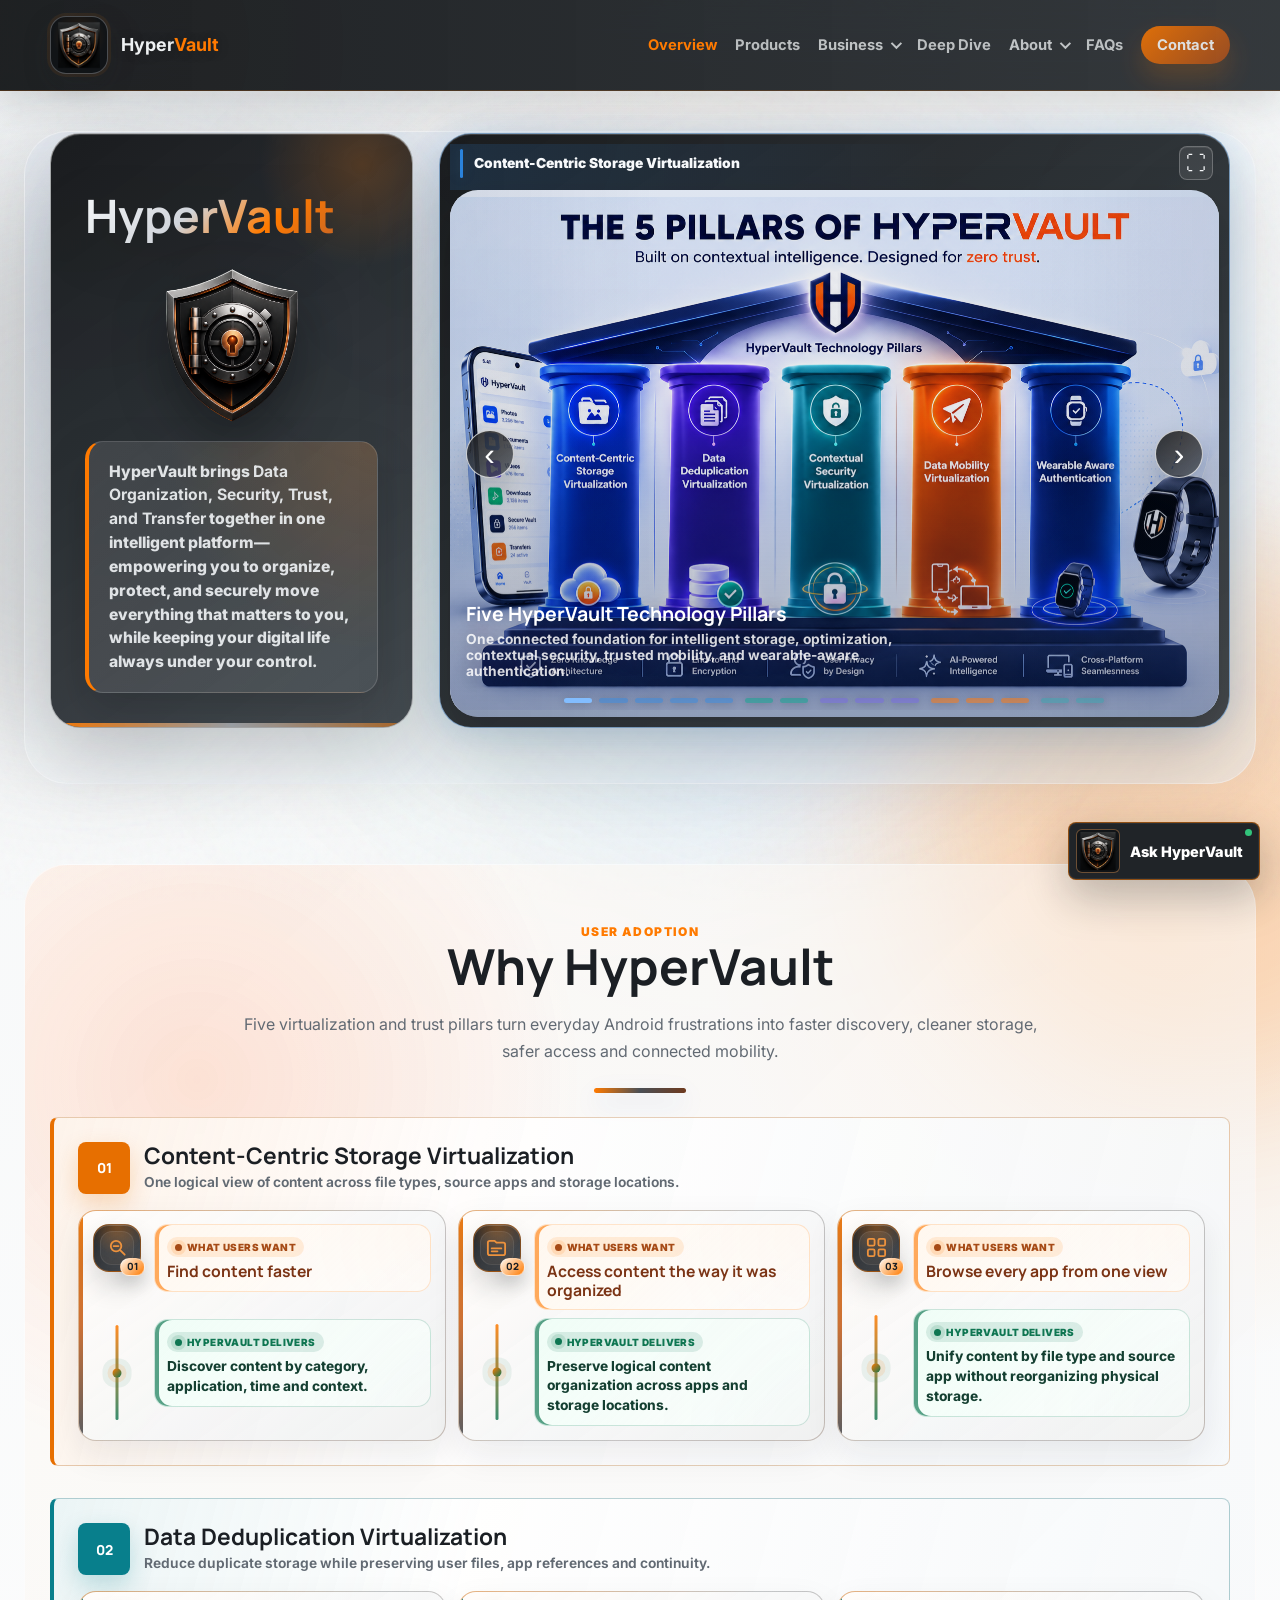
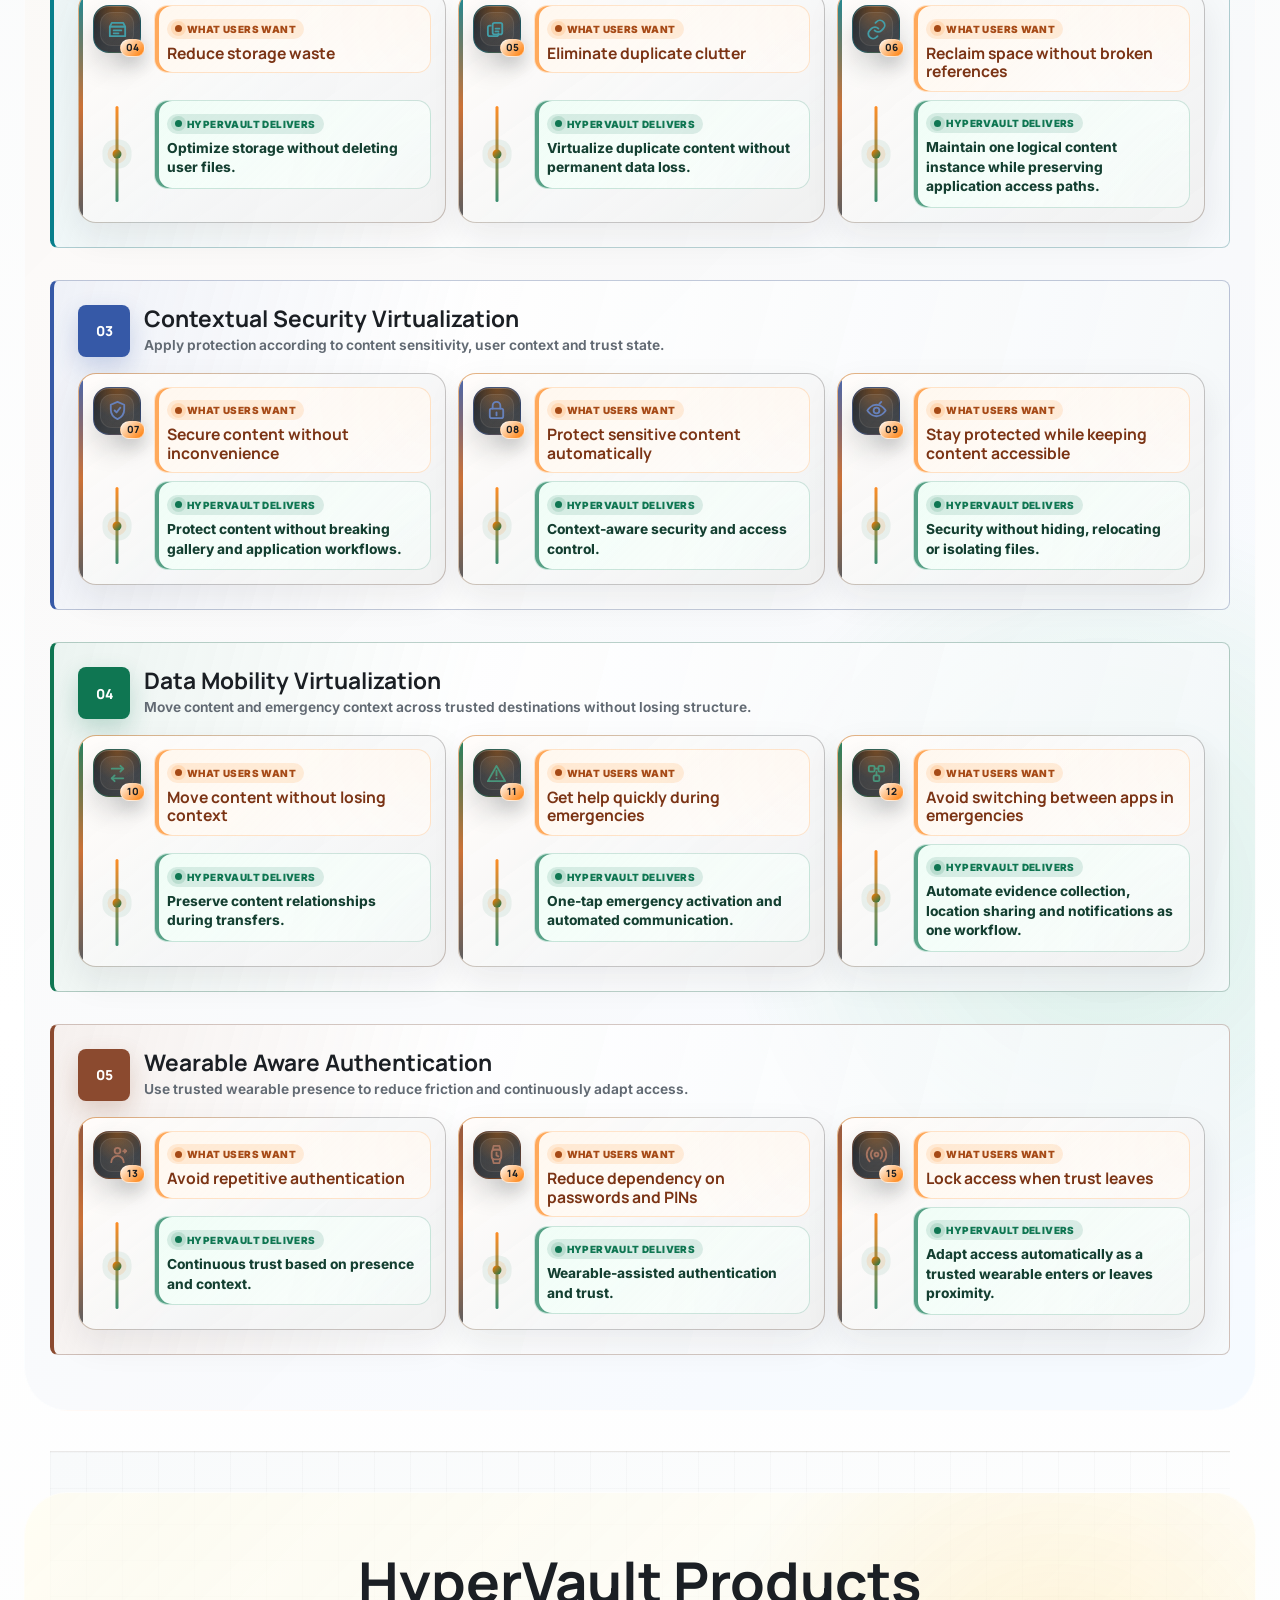
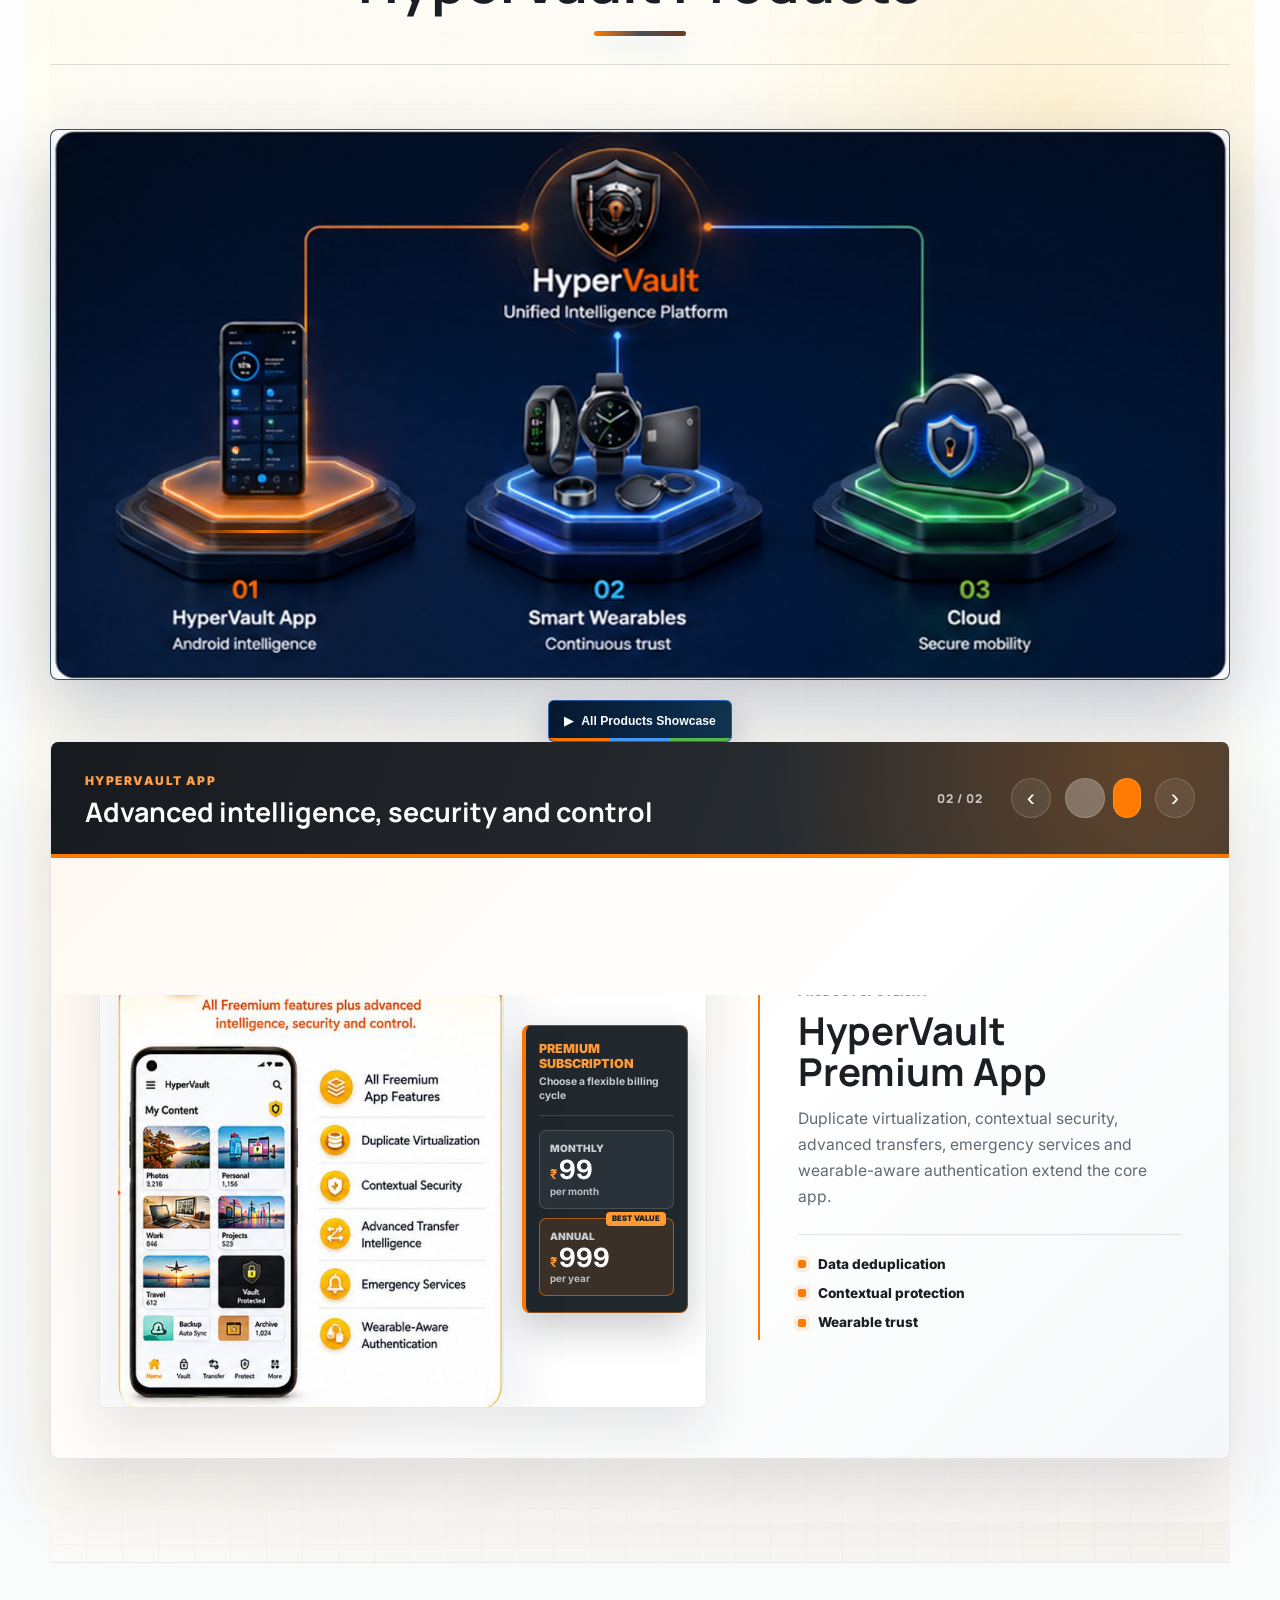
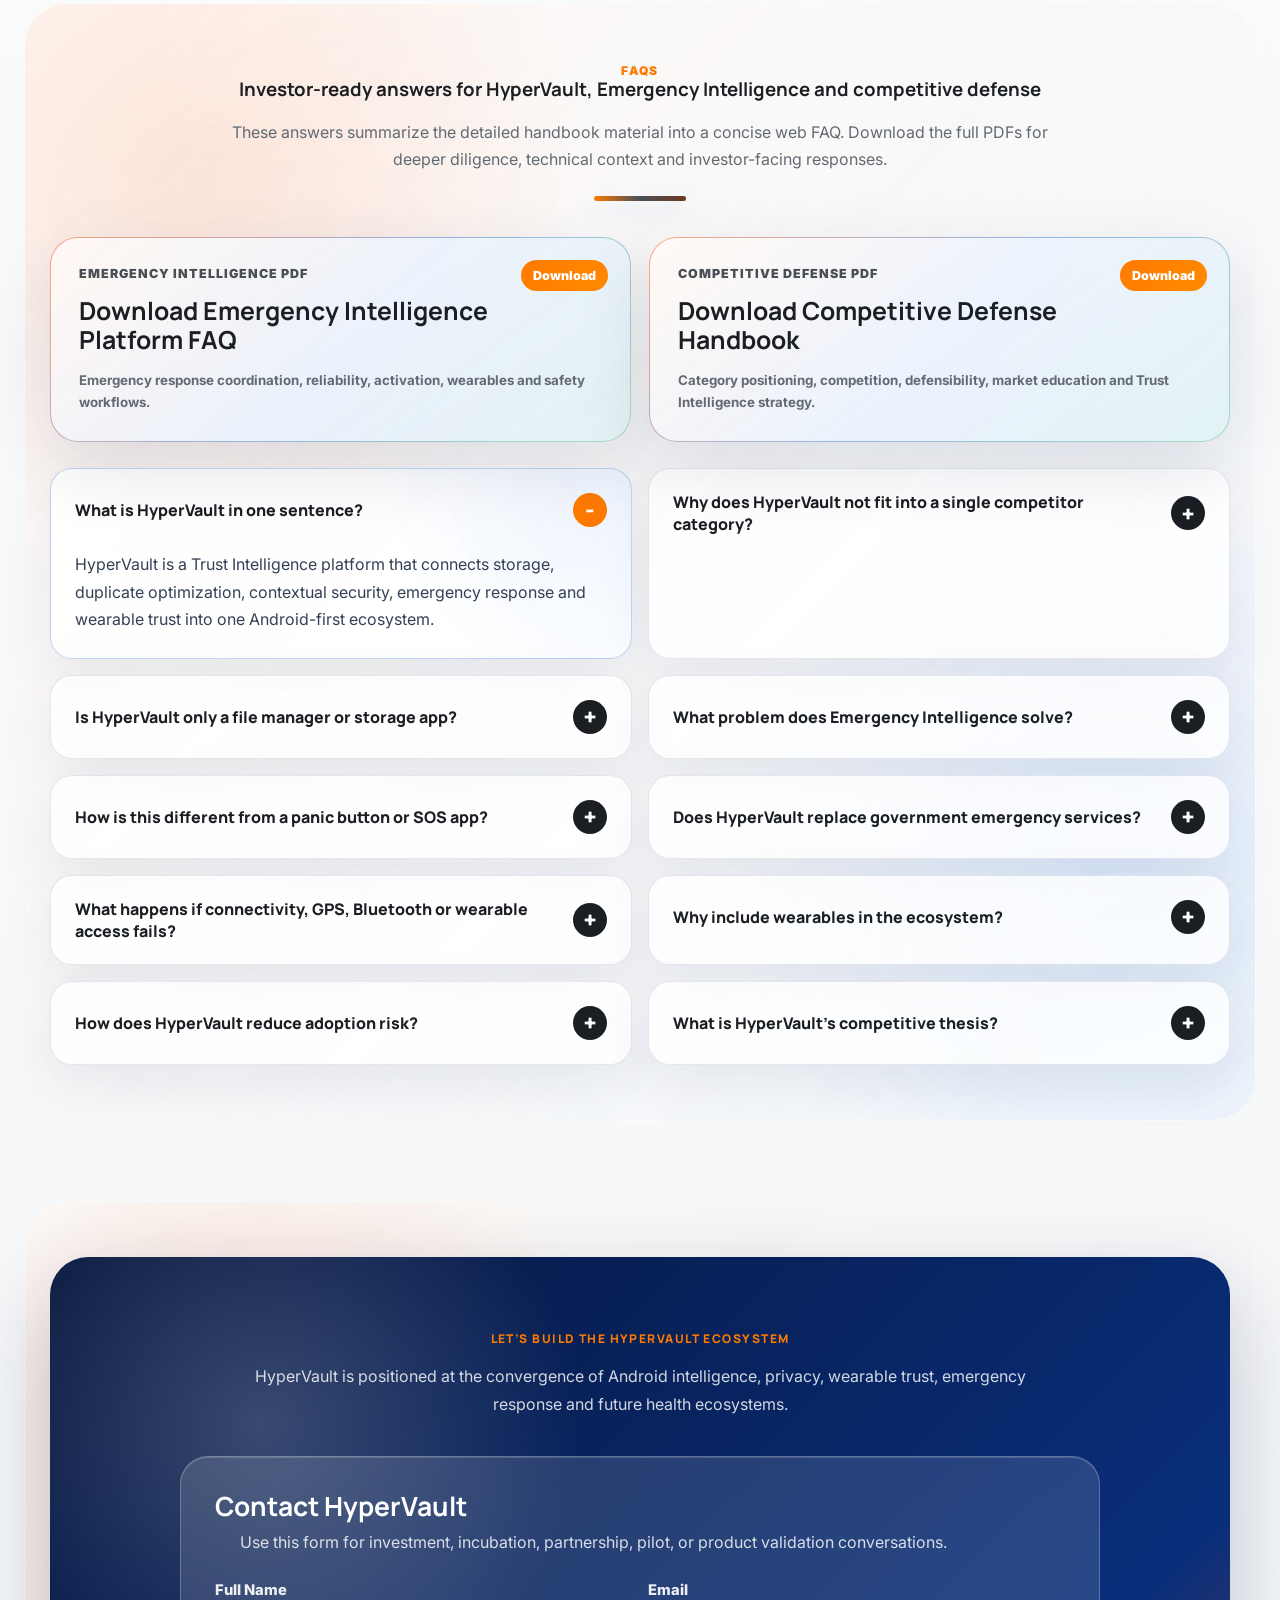
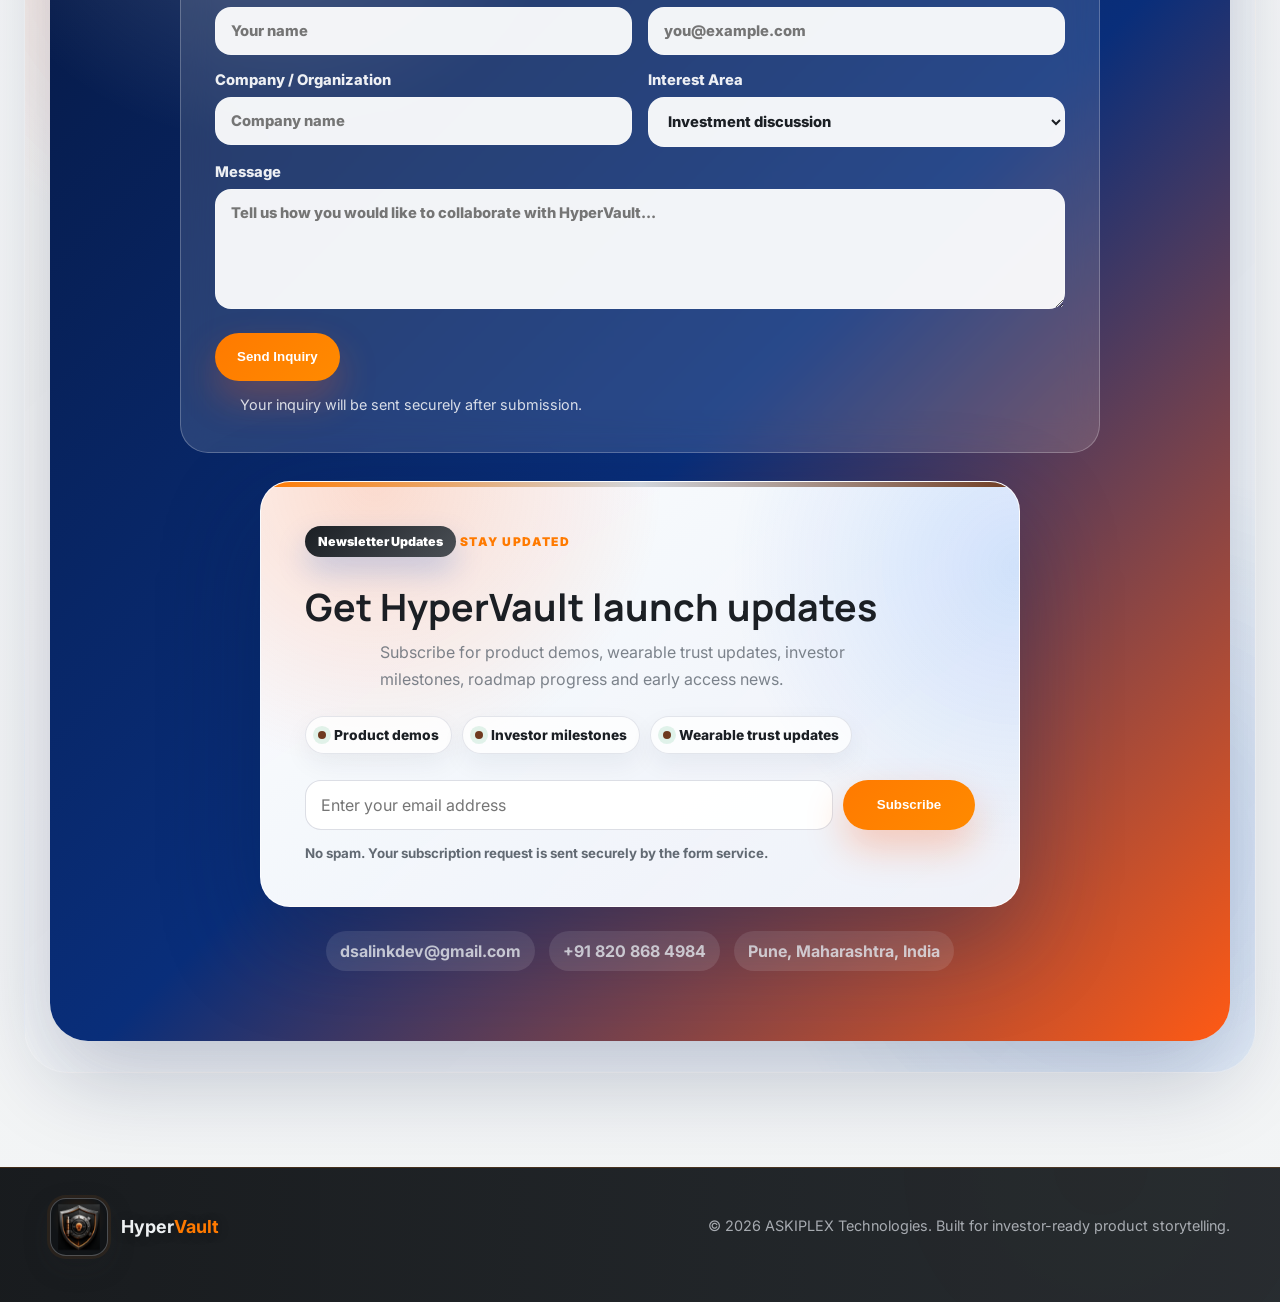
==== commit 83a19011: "fix products sections color issue" ====
--- a/index.html
+++ b/index.html
@@ -604,7 +604,7 @@
           <section class="ecosystem-panel" id="product-panel-wearables" role="tabpanel" aria-labelledby="product-tab-wearables" data-product-panel="wearables" hidden>
             <div class="product-line-carousel product-category-carousel magic-frame" data-carousel="product-line">
               <div class="product-line-header">
-                <div><span class="eyebrow green">Wearable Product Line</span><h3>Trust devices designed for real-world access, safety and continuity</h3></div>
+                <div><span class="eyebrow blue">Wearable Product Line</span><h3>Trust devices designed for real-world access, safety and continuity</h3></div>
                 <div class="product-carousel-status"><span data-product-counter>01 / 05</span><div class="carousel-controls compact"><button aria-label="Previous wearable product slide" data-prev>‹</button><div class="dots" data-dots></div><button aria-label="Next wearable product slide" data-next>›</button></div></div>
               </div>
               <div class="carousel-track product-line-track">
@@ -620,7 +620,7 @@
           <section class="ecosystem-panel" id="product-panel-cloud" role="tabpanel" aria-labelledby="product-tab-cloud" data-product-panel="cloud" hidden>
             <div class="product-line-carousel product-category-carousel magic-frame" data-carousel="product-line">
               <div class="product-line-header">
-                <div><span class="eyebrow blue">Cloud &amp; Mobility</span><h3>Secure continuity across cloud, connected storage and portable access</h3></div>
+                <div><span class="eyebrow green">Cloud &amp; Mobility</span><h3>Secure continuity across cloud, connected storage and portable access</h3></div>
                 <div class="product-carousel-status"><span data-product-counter>01 / 02</span><div class="carousel-controls compact"><button aria-label="Previous Cloud product slide" data-prev>‹</button><div class="dots" data-dots></div><button aria-label="Next Cloud product slide" data-next>›</button></div></div>
               </div>
               <div class="carousel-track product-line-track">
--- a/style.css
+++ b/style.css
@@ -1102,7 +1102,7 @@
   overflow: hidden;
   display: flex;
   flex-direction: column;
-  justify-content: flex-start;
+  justify-content: center;
   width: 100%;
   height: 100%;
   max-width: none;
@@ -1178,7 +1178,7 @@
   position: relative;
   z-index: 1;
   max-width: 100%;
-  margin: 0;
+  margin: 22px 0 0;
   font-size: clamp(2.05rem, 3.6vw, 3.25rem);
   line-height: 1.14;
 }
@@ -1288,17 +1288,11 @@
     radial-gradient(circle at 100% 0%, rgba(255,122,0,.16), transparent 13rem);
   box-shadow: 0 18px 44px rgba(0,0,0,.17);
   color: rgba(238,241,243,.92);
-  font-size: clamp(.92rem, 1.06vw, 1.02rem) !important;
-  font-weight: 700;
-  line-height: 1.58;
+  font-size: clamp(.98rem, 1.16vw, 1.08rem) !important;
+  font-weight: 800;
+  line-height: 1.52;
   text-align: left;
   transition: transform .26s ease, box-shadow .26s ease, border-color .26s ease;
-}
-
-.hero-subheadline strong {
-  color: #fff;
-  font-weight: 950;
-  text-shadow: 0 2px 14px rgba(0,0,0,.28);
 }
 
 .hero-description {
@@ -1739,32 +1733,6 @@
   background: transparent;
 }
 
-.hero-carousel .pillar-overview-slide {
-  isolation: isolate;
-  background:
-    radial-gradient(circle at 50% 20%, rgba(74, 130, 255, .12), transparent 52%),
-    linear-gradient(145deg, #f7faff, #e8f0ff 58%, #dce8fb);
-}
-
-.hero-carousel .pillar-overview-slide > img {
-  position: absolute;
-  inset: 0;
-  z-index: 1;
-  width: 100%;
-  height: 100%;
-  object-fit: contain;
-  object-position: center;
-  filter: saturate(1.03) contrast(1.015);
-}
-
-.hero-carousel .pillar-overview-caption {
-  width: 1px;
-  height: 1px;
-  overflow: hidden;
-  clip-path: inset(50%);
-  white-space: nowrap;
-}
-
 .hero-slider-arrow {
   position: absolute;
   top: 50%;
@@ -4270,37 +4238,6 @@
   line-height: 1.25;
 }
 
-.business-economics-overview {
-  display: grid;
-  grid-template-rows: minmax(0, 1fr) auto;
-  gap: 12px;
-  margin-bottom: 30px;
-  padding: 14px;
-  overflow: hidden;
-  border: 1px solid rgba(7,87,212,.13);
-  border-radius: 8px;
-  background: linear-gradient(145deg, #f9fbff, #edf4fc);
-  box-shadow: 0 22px 60px rgba(7,27,71,.1);
-}
-
-.economics-visual {
-  min-height: 0;
-  display: grid;
-  place-items: center;
-  overflow: hidden;
-  border: 1px solid rgba(7,87,212,.09);
-  border-radius: 7px;
-  background: #fff;
-}
-
-.economics-visual img {
-  width: 100%;
-  height: 100%;
-  min-height: 0;
-  object-fit: contain;
-  filter: none;
-}
-
 @keyframes revenueFlow {
   to { background-position: 200% 0; }
 }
@@ -4648,129 +4585,6 @@
 .target-card h3 {
   color: var(--orange);
   font-size: 1.45rem;
-}
-
-.target-card-heading {
-  display: flex;
-  align-items: center;
-  gap: 16px;
-}
-
-.target-card-icon {
-  width: 58px;
-  height: 58px;
-  flex: 0 0 58px;
-  display: grid;
-  place-items: center;
-  color: white;
-  border-radius: 8px;
-  background: linear-gradient(145deg, #0757d4, #00378f);
-  box-shadow: 0 12px 28px rgba(7,87,212,.24);
-}
-
-.safety-user-card .target-card-icon {
-  background: linear-gradient(145deg, #ff7a00, #a54400);
-  box-shadow: 0 12px 28px rgba(255,122,0,.24);
-}
-
-.target-card-icon svg {
-  width: 29px;
-  height: 29px;
-  fill: none;
-  stroke: currentColor;
-  stroke-width: 1.8;
-  stroke-linecap: round;
-  stroke-linejoin: round;
-}
-
-.target-card-kicker {
-  display: block;
-  margin-bottom: 4px;
-  color: #0757d4;
-  font-size: .66rem;
-  font-weight: 900;
-  text-transform: uppercase;
-  letter-spacing: .08em;
-}
-
-.safety-user-card .target-card-kicker {
-  color: #d65e08;
-}
-
-.target-card-heading h3 {
-  margin: 0;
-}
-
-.target-card-summary {
-  margin: 18px 0 0;
-  color: #4b5a70;
-  font-size: .88rem;
-  font-weight: 650;
-  line-height: 1.55;
-}
-
-.target-user-grid {
-  display: grid;
-  grid-template-columns: repeat(3, minmax(0, 1fr));
-  gap: 10px;
-  margin-top: 18px;
-}
-
-.target-user-grid span {
-  min-width: 0;
-  min-height: 64px;
-  display: grid;
-  place-items: center;
-  padding: 10px;
-  color: #17345d;
-  border: 1px solid rgba(7,87,212,.15);
-  border-radius: 7px;
-  background: linear-gradient(145deg, #fff, #edf5ff);
-  font-size: .72rem;
-  font-weight: 850;
-  text-align: center;
-}
-
-.safety-user-card .target-user-grid span {
-  color: #713313;
-  border-color: rgba(255,122,0,.18);
-  background: linear-gradient(145deg, #fff, #fff2e7);
-}
-
-.target-user-outcome {
-  margin-top: 18px;
-  padding: 14px 16px;
-  display: grid;
-  gap: 4px;
-  border-left: 4px solid #0757d4;
-  border-radius: 7px;
-  background: #101821;
-}
-
-.safety-user-card .target-user-outcome {
-  border-left-color: #ff7a00;
-}
-
-.target-user-outcome span {
-  color: #75b8ff;
-  font-size: .58rem;
-  font-weight: 900;
-  text-transform: uppercase;
-  letter-spacing: .08em;
-}
-
-.safety-user-card .target-user-outcome span {
-  color: #ffad69;
-}
-
-.target-user-outcome strong {
-  color: #f5f8fb;
-  font-size: .8rem;
-  line-height: 1.35;
-}
-
-.target-domain-mobile {
-  display: none;
 }
 
 .fund-card span {
@@ -4867,15 +4681,11 @@
   text-shadow: 0 18px 40px rgba(0,0,0,.28);
 }
 
-.funding-ask-summary h3 > .funding-currency {
+.funding-ask-summary h3 > span {
   margin-right: 4px;
   color: #ff8a24;
   font-size: .62em;
   vertical-align: .14em;
-}
-
-.funding-amount-value {
-  white-space: nowrap;
 }
 
 .funding-ask-summary h3 small {
@@ -6841,7 +6651,6 @@
   }
 
   .hero-tech-banner {
-    min-height: auto;
     text-align: center;
   }
 
@@ -7834,8 +7643,8 @@
   border-top: 4px solid var(--orange);
 }
 
-[data-product-panel="wearables"] .product-category-carousel { border-top-color: var(--green); }
-[data-product-panel="cloud"] .product-category-carousel { border-top-color: var(--blue); }
+[data-product-panel="wearables"] .product-category-carousel { border-top-color: var(--blue); }
+[data-product-panel="cloud"] .product-category-carousel { border-top-color: var(--green); }
 
 .product-category-carousel .product-line-track {
   min-height: clamp(590px, 58vw, 760px);
@@ -9754,7 +9563,1398 @@
   }
 }
 
-/* Full-screen Introduction presentation */
+/* Wearable trust and emergency ecosystem slide */
+.hero-carousel .wearable-ecosystem-slide {
+  background:
+    radial-gradient(circle at 52% 36%, rgba(91,170,255,.2), transparent 34%),
+    radial-gradient(circle at 78% 64%, rgba(53,160,170,.16), transparent 30%),
+    linear-gradient(145deg, #f8fcff, #e7f2fb 58%, #e0edf4);
+}
+
+.wearable-ecosystem-stage {
+  position: absolute;
+  inset: 0;
+  z-index: 2;
+  display: grid;
+  place-items: center;
+  overflow: hidden;
+}
+
+.wearable-ecosystem-stage::before {
+  content: "";
+  position: absolute;
+  inset: 0;
+  background:
+    linear-gradient(rgba(36,127,139,.035) 1px, transparent 1px),
+    linear-gradient(90deg, rgba(36,127,139,.035) 1px, transparent 1px);
+  background-size: 28px 28px;
+  mask-image: linear-gradient(180deg, rgba(0,0,0,.72), transparent 74%);
+  pointer-events: none;
+}
+
+.hero-carousel .wearable-ecosystem-stage > img {
+  position: relative;
+  z-index: 1;
+  width: 100%;
+  height: 100%;
+  max-height: none;
+  object-fit: contain;
+  object-position: center;
+  transform: scale(1.025);
+  filter: drop-shadow(0 18px 24px rgba(7,27,71,.12));
+}
+
+.wearable-ecosystem-caption {
+  left: 18px;
+  right: 18px;
+  bottom: 38px;
+  max-width: min(730px, calc(100% - 36px));
+  gap: 5px;
+  padding: 12px 16px 13px;
+  border-left: 3px solid #35a0aa;
+  border-radius: 4px;
+  background: linear-gradient(90deg, rgba(7,27,71,.94), rgba(17,47,76,.84) 72%, rgba(17,47,76,.34));
+  box-shadow: 0 14px 32px rgba(7,27,71,.2);
+  backdrop-filter: blur(9px);
+}
+
+.wearable-ecosystem-caption strong {
+  color: #fff;
+  font-size: 1.12rem;
+}
+
+.wearable-ecosystem-caption span {
+  color: rgba(239,249,251,.9);
+  font-size: .78rem;
+  line-height: 1.42;
+  font-weight: 600;
+}
+
+@media (max-width: 720px) {
+  .hero-carousel .wearable-ecosystem-stage > img {
+    transform: scale(1.02);
+  }
+
+  .wearable-ecosystem-caption {
+    left: 10px;
+    right: 10px;
+    bottom: 24px;
+    max-width: calc(100% - 20px);
+    gap: 2px;
+    padding: 6px 8px 7px;
+    border-left-width: 2px;
+    backdrop-filter: blur(6px);
+  }
+
+  .wearable-ecosystem-caption strong {
+    font-size: .72rem;
+  }
+
+  .hero-carousel .wearable-ecosystem-caption span {
+    display: block;
+    font-size: .5rem;
+    line-height: 1.28;
+  }
+}
+
+/* HyperVault product ecosystem showcase */
+.products {
+  width: min(1180px, calc(100vw - 32px));
+  max-width: 1180px;
+  margin-left: auto;
+  margin-right: auto;
+  padding: clamp(72px, 8vw, 112px) 0;
+  border-top: 1px solid rgba(27,31,36,.08);
+  border-bottom: 1px solid rgba(27,31,36,.08);
+  background:
+    linear-gradient(rgba(27,31,36,.025) 1px, transparent 1px),
+    linear-gradient(90deg, rgba(27,31,36,.025) 1px, transparent 1px),
+    linear-gradient(145deg, #f8fafb, #ffffff 48%, #f6f3ef);
+  background-size: 36px 36px, 36px 36px, auto;
+}
+
+.products > .product-section-heading,
+.products > .product-ecosystem-shell {
+  width: 100%;
+  margin-left: auto;
+  margin-right: auto;
+}
+
+.product-section-heading {
+  max-width: none;
+  display: block;
+  text-align: center;
+  margin-bottom: clamp(40px, 5vw, 64px);
+  padding-bottom: 28px;
+  border-bottom: 1px solid rgba(27,31,36,.14);
+}
+
+.product-title-lockup h2 {
+  margin: 0;
+  font-size: clamp(2.55rem, 4.4vw, 4.35rem);
+  line-height: .98;
+}
+
+.products .ecosystem-hierarchy {
+  padding: 10px clamp(8px, 2vw, 24px) 0;
+}
+
+.products .ecosystem-root {
+  width: min(100%, 390px);
+  min-height: 96px;
+  border-radius: 8px;
+  background:
+    linear-gradient(120deg, rgba(19,22,25,.99), rgba(47,52,57,.98)),
+    radial-gradient(circle at 0 0, rgba(255,122,0,.22), transparent 12rem);
+  box-shadow: 0 22px 50px rgba(27,31,36,.22), inset 0 1px 0 rgba(255,255,255,.12);
+}
+
+.products .ecosystem-root::after {
+  background: linear-gradient(180deg, var(--orange), rgba(54,89,167,.72));
+}
+
+.products .ecosystem-branch {
+  min-height: 132px;
+  border-radius: 8px;
+  background: rgba(255,255,255,.94);
+  box-shadow: 0 14px 34px rgba(27,31,36,.08);
+}
+
+.products .ecosystem-branch:nth-child(2) { --branch-color: #0f7652; }
+.products .ecosystem-branch:nth-child(3) { --branch-color: #3659a7; }
+
+.products .ecosystem-branch:hover,
+.products .ecosystem-branch:focus-visible {
+  transform: translateY(-4px);
+  box-shadow: 0 22px 48px rgba(27,31,36,.13);
+}
+
+.products .ecosystem-branch.active {
+  border-color: var(--branch-color);
+  background: #fff;
+  box-shadow: 0 24px 58px color-mix(in srgb, var(--branch-color) 18%, transparent);
+  transform: translateY(-5px);
+}
+
+.products .ecosystem-branch.active .ecosystem-node-copy strong {
+  color: var(--branch-color);
+}
+
+.products .ecosystem-node-media {
+  border: 1px solid rgba(27,31,36,.08);
+  border-radius: 6px;
+  background: #fff;
+}
+
+.products .ecosystem-panels {
+  margin-top: clamp(32px, 4vw, 52px);
+}
+
+.products [data-product-panel="app"] { --product-accent: #ff7a00; }
+.products [data-product-panel="wearables"] { --product-accent: #4c9cff; }
+.products [data-product-panel="cloud"] { --product-accent: #58be4b; }
+
+.products .product-category-carousel {
+  padding: 0;
+  margin: 0;
+  border: 1px solid rgba(27,31,36,.12);
+  border-top: 0;
+  border-radius: 8px;
+  background: #fff;
+  box-shadow: 0 30px 80px rgba(27,31,36,.14);
+  overflow: hidden;
+}
+
+.products .product-category-carousel.magic-frame::after {
+  display: none;
+}
+
+.products .product-line-header {
+  min-height: 116px;
+  align-items: center;
+  margin: 0;
+  padding: 22px clamp(20px, 3vw, 34px);
+  border-bottom: 4px solid var(--product-accent);
+  color: #fff;
+  background:
+    radial-gradient(circle at 92% 18%, color-mix(in srgb, var(--product-accent) 24%, transparent), transparent 34%),
+    linear-gradient(112deg, #171a1e, #30353a);
+}
+
+.products .product-line-header .eyebrow {
+  color: color-mix(in srgb, var(--product-accent) 72%, white);
+}
+
+.products .product-line-header h3 {
+  max-width: 760px;
+  margin: 7px 0 0;
+  color: #fff;
+  font-size: clamp(1.25rem, 2.1vw, 1.8rem);
+  line-height: 1.16;
+}
+
+.product-carousel-status {
+  flex: 0 0 auto;
+  display: flex;
+  align-items: center;
+  gap: 16px;
+}
+
+.product-carousel-status > span {
+  min-width: 58px;
+  color: rgba(255,255,255,.7);
+  font-family: var(--display);
+  font-size: .76rem;
+  font-weight: 900;
+  letter-spacing: .08em;
+}
+
+.products .product-line-header .carousel-controls button {
+  width: 40px;
+  height: 40px;
+  border: 1px solid rgba(255,255,255,.16);
+  color: #fff;
+  background: rgba(255,255,255,.08);
+  box-shadow: none;
+}
+
+.products .product-line-header .carousel-controls button:hover,
+.products .product-line-header .carousel-controls button:focus-visible {
+  border-color: color-mix(in srgb, var(--product-accent) 62%, white);
+  background: color-mix(in srgb, var(--product-accent) 34%, #25292d);
+  transform: translateY(-2px);
+}
+
+.products .product-category-carousel .carousel-controls .dot {
+  background: rgba(255,255,255,.28);
+}
+
+.products .product-category-carousel .carousel-controls .dot.active {
+  background: var(--product-accent);
+}
+
+.products .product-category-carousel .product-line-track {
+  min-height: 600px;
+  background:
+    linear-gradient(135deg, color-mix(in srgb, var(--product-accent) 5%, white), #fff 54%, #f5f7f8);
+}
+
+.products .product-line-slide {
+  grid-template-columns: minmax(0, 1.18fr) minmax(300px, .82fr);
+  align-content: center;
+  align-items: center;
+  gap: clamp(28px, 4vw, 56px);
+  padding: clamp(24px, 4vw, 48px);
+  transform: none;
+  transition: none;
+}
+
+.products .product-line-slide.active {
+  animation: productSpotlightIn .38s ease both;
+}
+
+@keyframes productSpotlightIn {
+  from { opacity: 0; transform: translateY(10px); }
+  to { opacity: 1; transform: none; }
+}
+
+.products .product-category-carousel .product-line-slide > img {
+  width: 100%;
+  height: 500px;
+  max-height: 500px;
+  margin: 0;
+  padding: clamp(10px, 1.5vw, 18px);
+  border: 1px solid rgba(27,31,36,.1);
+  border-radius: 8px;
+  object-fit: contain;
+  background: #fff;
+  box-shadow: 0 22px 54px rgba(27,31,36,.11);
+}
+
+.products .product-line-slide .slide-copy {
+  max-width: none;
+  margin: 0;
+  padding: 8px 0 8px clamp(22px, 3vw, 38px);
+  border-left: 2px solid var(--product-accent);
+  text-align: left;
+}
+
+.product-spotlight-label {
+  display: block;
+  margin-bottom: 12px;
+  color: var(--product-accent);
+  font-size: .68rem;
+  font-weight: 900;
+  letter-spacing: .08em;
+  text-transform: uppercase;
+}
+
+.products .product-line-slide .slide-copy h3 {
+  margin: 0 0 14px;
+  color: var(--navy);
+  font-size: clamp(1.8rem, 3vw, 2.6rem);
+  line-height: 1.05;
+}
+
+.products .product-line-slide .slide-copy p {
+  margin: 0;
+  color: var(--muted);
+  font-size: .98rem;
+  line-height: 1.65;
+}
+
+.product-feature-list {
+  display: grid;
+  gap: 11px;
+  margin: 24px 0 0;
+  padding: 20px 0 0;
+  border-top: 1px solid rgba(27,31,36,.11);
+  list-style: none;
+}
+
+.product-feature-list li {
+  position: relative;
+  padding-left: 20px;
+  color: var(--navy);
+  font-size: .85rem;
+  font-weight: 800;
+  line-height: 1.35;
+}
+
+.product-feature-list li::before {
+  content: "";
+  position: absolute;
+  left: 0;
+  top: .4em;
+  width: 8px;
+  height: 8px;
+  border-radius: 2px;
+  background: var(--product-accent);
+  box-shadow: 0 0 0 4px color-mix(in srgb, var(--product-accent) 12%, transparent);
+}
+
+@media (max-width: 900px) {
+  .products .product-line-slide {
+    grid-template-columns: minmax(0, 1.05fr) minmax(260px, .95fr);
+    gap: 26px;
+    padding: 28px;
+  }
+
+  .products .product-category-carousel .product-line-slide > img {
+    height: 450px;
+    max-height: 450px;
+  }
+}
+
+@media (max-width: 720px) {
+  .products {
+    padding: 64px 0;
+    background-size: 28px 28px, 28px 28px, auto;
+  }
+
+  .products > .product-section-heading,
+  .products > .product-ecosystem-shell {
+    width: min(100%, calc(100vw - 20px));
+  }
+
+  .product-section-heading {
+    margin-bottom: 34px;
+    padding-bottom: 22px;
+  }
+
+  .product-title-lockup h2 {
+    font-size: 2.3rem;
+  }
+
+  .products .ecosystem-root {
+    width: min(100%, 290px);
+    min-height: 88px;
+    border-radius: 8px;
+  }
+
+  .products .ecosystem-branches {
+    gap: 6px;
+  }
+
+  .products .ecosystem-branch {
+    grid-template-columns: 1fr;
+    grid-template-rows: 50px auto;
+    min-height: 116px;
+    gap: 7px;
+    padding: 8px 4px;
+    border-radius: 8px;
+    text-align: center;
+  }
+
+  .products .ecosystem-node-media {
+    width: 54px;
+    height: 50px;
+    margin: 0 auto;
+  }
+
+  .products .ecosystem-node-copy {
+    gap: 2px;
+  }
+
+  .products .ecosystem-node-copy small {
+    font-size: .6rem;
+  }
+
+  .products .ecosystem-node-copy strong {
+    font-size: clamp(.68rem, 3.2vw, .84rem);
+  }
+
+  .products .ecosystem-node-copy span {
+    display: none;
+  }
+
+  .products .product-line-header {
+    min-height: 0;
+    align-items: flex-start;
+    flex-direction: column;
+    gap: 18px;
+    padding: 20px 16px;
+  }
+
+  .products .product-line-header h3 {
+    font-size: 1.25rem;
+  }
+
+  .product-carousel-status {
+    width: 100%;
+    justify-content: space-between;
+  }
+
+  .products .product-line-header .carousel-controls button {
+    width: 38px;
+    height: 38px;
+  }
+
+  .products .product-category-carousel .product-line-track {
+    min-height: 760px;
+  }
+
+  .products .product-line-slide {
+    grid-template-columns: 1fr;
+    align-content: start;
+    gap: 22px;
+    padding: 16px;
+  }
+
+  .products .product-category-carousel .product-line-slide > img {
+    width: 100%;
+    height: 390px;
+    max-height: 390px;
+    padding: 8px;
+  }
+
+  .products .product-line-slide .slide-copy {
+    padding: 20px 4px 4px;
+    border-top: 2px solid var(--product-accent);
+    border-left: 0;
+  }
+
+  .products .product-line-slide .slide-copy h3 {
+    font-size: 1.65rem;
+  }
+
+  .products .product-line-slide .slide-copy p {
+    font-size: .9rem;
+    line-height: 1.55;
+  }
+
+  .product-feature-list {
+    grid-template-columns: repeat(2, minmax(0, 1fr));
+    gap: 10px 14px;
+    margin-top: 18px;
+    padding-top: 17px;
+  }
+
+  .product-feature-list li {
+    font-size: .76rem;
+  }
+}
+
+@media (max-width: 420px) {
+  .products .product-category-carousel .product-line-track {
+    min-height: 780px;
+  }
+
+  .products .product-category-carousel .product-line-slide > img {
+    height: 360px;
+    max-height: 360px;
+  }
+}
+
+/* Deep Dive page heading hierarchy */
+.deep-dive-page .evolution-intro > .eyebrow,
+.deep-dive-page .deep-dive-intro > .eyebrow,
+.deep-dive-page .section-heading > .eyebrow,
+.deep-dive-page .pillar-showcase-head > .eyebrow,
+.deep-dive-page .feature-header > div > .eyebrow {
+  display: block;
+  font-family: var(--display);
+  font-size: 3.6rem;
+  font-weight: 800;
+  line-height: 1;
+  letter-spacing: 0;
+  text-transform: none;
+}
+
+.deep-dive-page .evolution-intro > .eyebrow,
+.deep-dive-page .deep-dive-intro > .eyebrow {
+  color: #ffb066;
+}
+
+.deep-dive-page .evolution-intro > h1,
+.deep-dive-page .deep-dive-intro > h1,
+.deep-dive-page .section-heading > h2,
+.deep-dive-page .pillar-showcase-head > h2,
+.deep-dive-page .feature-header > div > h2 {
+  max-width: 900px;
+  margin: 12px 0 0;
+  font-size: 2rem !important;
+  line-height: 1.18 !important;
+}
+
+.deep-dive-page .section-heading.centered > h2,
+.deep-dive-page .pillar-showcase-head > h2 {
+  margin-right: auto;
+  margin-left: auto;
+}
+
+.deep-dive-page .evolution-subtitle,
+.deep-dive-page .deep-dive-subtitle,
+.deep-dive-page .section-heading > p,
+.deep-dive-page .pillar-showcase-head > p,
+.deep-dive-page .feature-header > div > p {
+  max-width: 720px;
+  margin-top: 14px;
+  font-size: .94rem !important;
+  line-height: 1.65 !important;
+}
+
+.deep-dive-page .section-heading.centered > p,
+.deep-dive-page .pillar-showcase-head > p {
+  margin-right: auto;
+  margin-left: auto;
+}
+
+@media (max-width: 720px) {
+  .deep-dive-page .evolution-intro > .eyebrow,
+  .deep-dive-page .deep-dive-intro > .eyebrow,
+  .deep-dive-page .section-heading > .eyebrow,
+  .deep-dive-page .pillar-showcase-head > .eyebrow,
+  .deep-dive-page .feature-header > div > .eyebrow {
+    font-size: 2.45rem;
+  }
+
+  .deep-dive-page .evolution-intro > h1,
+  .deep-dive-page .deep-dive-intro > h1,
+  .deep-dive-page .section-heading > h2,
+  .deep-dive-page .pillar-showcase-head > h2,
+  .deep-dive-page .feature-header > div > h2 {
+    font-size: 1.5rem !important;
+    line-height: 1.25 !important;
+  }
+}
+
+/* HyperVault grounded assistant */
+.sr-only {
+  position: absolute !important;
+  width: 1px !important;
+  height: 1px !important;
+  padding: 0 !important;
+  margin: -1px !important;
+  overflow: hidden !important;
+  clip: rect(0, 0, 0, 0) !important;
+  white-space: nowrap !important;
+  border: 0 !important;
+}
+
+.hv-chatbot {
+  position: fixed;
+  z-index: 1000;
+  right: max(20px, env(safe-area-inset-right));
+  bottom: max(20px, env(safe-area-inset-bottom));
+  color: #1b1f24;
+  font-family: var(--body);
+  letter-spacing: 0;
+}
+
+.hv-chatbot button,
+.hv-chatbot textarea {
+  font: inherit;
+  letter-spacing: 0;
+}
+
+.hv-chat-launcher {
+  position: relative;
+  min-width: 178px;
+  height: 58px;
+  padding: 7px 16px 7px 7px;
+  display: flex;
+  align-items: center;
+  gap: 10px;
+  border: 1px solid rgba(255, 122, 0, .5);
+  border-radius: 8px;
+  color: #fff;
+  background: #202428;
+  box-shadow: 0 16px 44px rgba(17, 20, 23, .28), 0 0 0 1px rgba(255,255,255,.05) inset;
+  cursor: pointer;
+  transition: transform .22s ease, box-shadow .22s ease, border-color .22s ease;
+}
+
+.hv-chat-launcher:hover,
+.hv-chat-launcher:focus-visible {
+  transform: translateY(-3px);
+  border-color: #ff8b23;
+  box-shadow: 0 22px 52px rgba(17, 20, 23, .34), 0 0 26px rgba(255,122,0,.2);
+}
+
+.hv-chat-launcher-mark {
+  width: 44px;
+  height: 44px;
+  flex: 0 0 44px;
+  display: grid;
+  place-items: center;
+  overflow: hidden;
+  border: 1px solid rgba(255, 176, 102, .38);
+  border-radius: 6px;
+  background: #111417;
+}
+
+.hv-chat-launcher-mark img,
+.hv-chat-avatar img {
+  width: 100%;
+  height: 100%;
+  object-fit: cover;
+}
+
+.hv-chat-launcher-label {
+  font-size: .9rem;
+  font-weight: 850;
+  white-space: nowrap;
+}
+
+.hv-chat-launcher-pulse {
+  position: absolute;
+  top: 6px;
+  right: 7px;
+  width: 7px;
+  height: 7px;
+  border-radius: 50%;
+  background: #32c47b;
+  box-shadow: 0 0 0 0 rgba(50,196,123,.45);
+  animation: hvChatPulse 2.2s ease-out infinite;
+}
+
+.hv-chatbot.is-open .hv-chat-launcher-pulse {
+  animation: none;
+}
+
+.hv-chat-panel {
+  position: absolute;
+  right: 0;
+  bottom: 72px;
+  width: min(400px, calc(100vw - 40px));
+  height: min(680px, calc(100vh - 116px));
+  min-height: 480px;
+  display: flex;
+  flex-direction: column;
+  overflow: hidden;
+  border: 1px solid rgba(27, 31, 36, .16);
+  border-radius: 8px;
+  background: rgba(249, 251, 253, .98);
+  box-shadow: 0 28px 84px rgba(17, 20, 23, .3);
+  transform-origin: right bottom;
+  animation: hvChatOpen .24s ease-out both;
+}
+
+.hv-chat-panel[hidden] {
+  display: none !important;
+}
+
+.hv-chat-header {
+  min-height: 72px;
+  padding: 12px 12px 12px 14px;
+  display: grid;
+  grid-template-columns: 44px minmax(0, 1fr) 38px;
+  align-items: center;
+  gap: 11px;
+  color: #f5f7f8;
+  background: #202428;
+  border-bottom: 3px solid #ff7a00;
+}
+
+.hv-chat-avatar {
+  width: 44px;
+  height: 44px;
+  display: block;
+  overflow: hidden;
+  border: 1px solid rgba(255,176,102,.36);
+  border-radius: 6px;
+  background: #111417;
+}
+
+.hv-chat-heading {
+  min-width: 0;
+  display: block;
+}
+
+.hv-chat-heading strong,
+.hv-chat-heading small {
+  display: block;
+}
+
+.hv-chat-heading strong {
+  overflow: hidden;
+  font-family: var(--display);
+  font-size: 1rem;
+  line-height: 1.2;
+  text-overflow: ellipsis;
+  white-space: nowrap;
+}
+
+.hv-chat-heading small {
+  margin-top: 4px;
+  display: flex;
+  align-items: center;
+  gap: 6px;
+  color: rgba(238,241,243,.72);
+  font-size: .68rem;
+  font-weight: 700;
+}
+
+.hv-chat-heading small i {
+  width: 7px;
+  height: 7px;
+  flex: 0 0 7px;
+  border-radius: 50%;
+  background: #32c47b;
+  box-shadow: 0 0 0 3px rgba(50,196,123,.14);
+}
+
+.hv-chat-close {
+  width: 38px;
+  height: 38px;
+  padding: 0;
+  display: grid;
+  place-items: center;
+  border: 1px solid rgba(255,255,255,.14);
+  border-radius: 6px;
+  color: #fff;
+  background: rgba(255,255,255,.08);
+  font-size: 1.55rem;
+  line-height: 1;
+  cursor: pointer;
+  transition: background-color .2s ease, border-color .2s ease;
+}
+
+.hv-chat-close:hover,
+.hv-chat-close:focus-visible {
+  border-color: rgba(255,176,102,.5);
+  background: rgba(255,122,0,.18);
+}
+
+.hv-chat-context {
+  min-height: 34px;
+  padding: 8px 14px;
+  display: flex;
+  align-items: center;
+  color: #5d6878;
+  background: #eef3f8;
+  border-bottom: 1px solid rgba(27,31,36,.08);
+  font-size: .68rem;
+  font-weight: 750;
+}
+
+.hv-chat-messages {
+  flex: 1 1 auto;
+  min-height: 0;
+  padding: 16px 14px;
+  display: flex;
+  flex-direction: column;
+  gap: 12px;
+  overflow-y: auto;
+  overscroll-behavior: contain;
+  background:
+    linear-gradient(rgba(7,27,71,.025) 1px, transparent 1px),
+    linear-gradient(90deg, rgba(7,27,71,.025) 1px, transparent 1px),
+    #f8fafc;
+  background-size: 24px 24px;
+  scrollbar-width: thin;
+  scrollbar-color: #a8b1bd transparent;
+}
+
+.hv-chat-message {
+  width: 100%;
+  display: flex;
+}
+
+.hv-chat-message-user {
+  justify-content: flex-end;
+}
+
+.hv-chat-message-assistant {
+  justify-content: flex-start;
+}
+
+.hv-chat-bubble {
+  max-width: 88%;
+  padding: 11px 12px;
+  border-radius: 8px;
+  box-shadow: 0 8px 22px rgba(27,31,36,.08);
+}
+
+.hv-chat-message-assistant .hv-chat-bubble {
+  color: #263246;
+  background: #fff;
+  border: 1px solid rgba(7,27,71,.1);
+  border-left: 3px solid #ff7a00;
+}
+
+.hv-chat-message-user .hv-chat-bubble {
+  color: #fff;
+  background: #0757d4;
+  border: 1px solid rgba(7,27,71,.2);
+}
+
+.hv-chat-message-user .hv-chat-bubble p {
+  color: #fff !important;
+  font-weight: 680;
+}
+
+.hv-chat-bubble p {
+  margin: 0;
+  font-size: .86rem;
+  line-height: 1.55;
+}
+
+.hv-chat-rich-text h4 {
+  margin: 0 0 9px;
+  padding-bottom: 8px;
+  color: #071b47;
+  border-bottom: 1px solid rgba(7,27,71,.1);
+  font-family: var(--display);
+  font-size: 1rem;
+  font-weight: 850;
+  line-height: 1.25;
+  letter-spacing: 0;
+}
+
+.hv-chat-rich-text h5 {
+  margin: 9px 0 6px;
+  color: #0757d4;
+  font-family: var(--display);
+  font-size: .78rem;
+  font-weight: 850;
+  line-height: 1.35;
+  letter-spacing: 0;
+}
+
+.hv-chat-rich-text p + p {
+  margin-top: 8px;
+}
+
+.hv-chat-rich-text ul,
+.hv-chat-rich-text ol {
+  margin: 7px 0 0;
+  padding-left: 20px;
+}
+
+.hv-chat-rich-text li {
+  padding-left: 2px;
+  color: #354158;
+  font-size: .82rem;
+  line-height: 1.48;
+}
+
+.hv-chat-rich-text li + li {
+  margin-top: 6px;
+}
+
+.hv-chat-rich-text li::marker {
+  color: #ff7100;
+  font-weight: 900;
+}
+
+.hv-chat-rich-text strong {
+  color: #071b47;
+  font-weight: 850;
+}
+
+.hv-chat-rich-text code {
+  padding: 1px 4px;
+  border: 1px solid rgba(7,87,212,.12);
+  border-radius: 4px;
+  color: #0757d4;
+  background: #edf4ff;
+  font-family: Consolas, "Courier New", monospace;
+  font-size: .76rem;
+}
+
+.hv-chat-sources {
+  margin-top: 10px;
+  padding-top: 9px;
+  display: flex;
+  flex-wrap: wrap;
+  gap: 6px;
+  border-top: 1px solid rgba(7,27,71,.09);
+}
+
+.hv-chat-sources > span {
+  width: 100%;
+  color: #727d8d;
+  font-size: .62rem;
+  font-weight: 850;
+  text-transform: uppercase;
+}
+
+.hv-chat-sources a {
+  max-width: 100%;
+  padding: 5px 7px;
+  overflow: hidden;
+  border: 1px solid rgba(7,87,212,.16);
+  border-radius: 5px;
+  color: #0757d4;
+  background: #f1f6ff;
+  font-size: .66rem;
+  font-weight: 800;
+  text-decoration: none;
+  text-overflow: ellipsis;
+  white-space: nowrap;
+}
+
+.hv-chat-sources a:hover,
+.hv-chat-sources a:focus-visible {
+  border-color: #0757d4;
+  background: #e7f0ff;
+}
+
+.hv-chat-suggestions {
+  flex: 0 0 auto;
+  padding: 10px 12px;
+  display: flex;
+  gap: 7px;
+  overflow-x: auto;
+  border-top: 1px solid rgba(27,31,36,.08);
+  background: #fff;
+  scrollbar-width: none;
+}
+
+.hv-chat-suggestions::-webkit-scrollbar {
+  display: none;
+}
+
+.hv-chat-suggestions button {
+  min-height: 34px;
+  flex: 0 0 auto;
+  padding: 7px 9px;
+  border: 1px solid rgba(7,87,212,.16);
+  border-radius: 6px;
+  color: #263650;
+  background: #f5f8fc;
+  font-size: .68rem;
+  font-weight: 760;
+  cursor: pointer;
+  transition: color .18s ease, background-color .18s ease, border-color .18s ease;
+}
+
+.hv-chat-suggestions button:hover,
+.hv-chat-suggestions button:focus-visible {
+  color: #0757d4;
+  border-color: rgba(7,87,212,.42);
+  background: #edf4ff;
+}
+
+.hv-chat-form {
+  flex: 0 0 auto;
+  padding: 10px 10px 10px 12px;
+  display: grid;
+  grid-template-columns: minmax(0, 1fr) 42px;
+  align-items: end;
+  gap: 8px;
+  border-top: 1px solid rgba(27,31,36,.1);
+  background: #fff;
+}
+
+.hv-chat-form textarea {
+  width: 100%;
+  min-height: 42px;
+  max-height: 96px;
+  padding: 10px 11px;
+  resize: none;
+  overflow-y: auto;
+  border: 1px solid rgba(27,31,36,.16);
+  border-radius: 6px;
+  outline: none;
+  color: #1b1f24;
+  background: #f7f9fb;
+  font-size: .82rem;
+  line-height: 1.4;
+  transition: border-color .18s ease, box-shadow .18s ease, background-color .18s ease;
+}
+
+.hv-chat-form textarea:focus {
+  border-color: #0757d4;
+  background: #fff;
+  box-shadow: 0 0 0 3px rgba(7,87,212,.1);
+}
+
+.hv-chat-form button {
+  width: 42px;
+  height: 42px;
+  padding: 0;
+  display: grid;
+  place-items: center;
+  border: 0;
+  border-radius: 6px;
+  color: #fff;
+  background: #ff7100;
+  box-shadow: 0 9px 22px rgba(255,113,0,.24);
+  font-size: 1.25rem;
+  font-weight: 900;
+  cursor: pointer;
+  transition: transform .18s ease, background-color .18s ease;
+}
+
+.hv-chat-form button:hover,
+.hv-chat-form button:focus-visible {
+  transform: translateY(-2px);
+  background: #d95f00;
+}
+
+.hv-chat-form button:disabled {
+  opacity: .55;
+  cursor: wait;
+  transform: none;
+}
+
+.hv-chat-disclaimer {
+  margin: 0;
+  padding: 0 12px 10px;
+  color: #7a8491;
+  background: #fff;
+  font-size: .58rem;
+  line-height: 1.35;
+  text-align: center;
+}
+
+.hv-chat-typing {
+  min-width: 58px;
+  display: flex;
+  align-items: center;
+  justify-content: center;
+  gap: 4px;
+}
+
+.hv-chat-typing i {
+  width: 6px;
+  height: 6px;
+  border-radius: 50%;
+  background: #7c8796;
+  animation: hvChatTyping 1s ease-in-out infinite;
+}
+
+.hv-chat-typing i:nth-child(2) { animation-delay: .12s; }
+.hv-chat-typing i:nth-child(3) { animation-delay: .24s; }
+
+@keyframes hvChatOpen {
+  from { opacity: 0; transform: translateY(12px) scale(.98); }
+  to { opacity: 1; transform: translateY(0) scale(1); }
+}
+
+@keyframes hvChatPulse {
+  70%, 100% { box-shadow: 0 0 0 10px rgba(50,196,123,0); }
+}
+
+@keyframes hvChatTyping {
+  0%, 70%, 100% { opacity: .35; transform: translateY(0); }
+  35% { opacity: 1; transform: translateY(-3px); }
+}
+
+@media (max-width: 600px) {
+  .hv-chatbot {
+    right: max(10px, env(safe-area-inset-right));
+    bottom: max(10px, env(safe-area-inset-bottom));
+  }
+
+  .hv-chat-panel {
+    position: fixed;
+    right: max(8px, env(safe-area-inset-right));
+    bottom: calc(76px + env(safe-area-inset-bottom));
+    left: max(8px, env(safe-area-inset-left));
+    width: auto;
+    height: min(700px, calc(100dvh - 92px - env(safe-area-inset-bottom)));
+    min-height: 420px;
+  }
+
+  .hv-chat-launcher {
+    min-width: 58px;
+    padding-right: 12px;
+  }
+
+  .hv-chat-messages {
+    padding: 14px 11px;
+  }
+
+  .hv-chat-bubble {
+    max-width: 92%;
+  }
+}
+
+@media (max-width: 390px) {
+  .hv-chat-launcher {
+    width: 58px;
+    padding: 7px;
+  }
+
+  .hv-chat-launcher-label {
+    position: absolute;
+    width: 1px;
+    height: 1px;
+    overflow: hidden;
+    clip: rect(0, 0, 0, 0);
+  }
+
+  .hv-chat-panel {
+    bottom: calc(74px + env(safe-area-inset-bottom));
+  }
+}
+
+@media (prefers-reduced-motion: reduce) {
+  .hv-chat-launcher,
+  .hv-chat-panel,
+  .hv-chat-typing i,
+  .hv-chat-launcher-pulse {
+    animation: none;
+    transition: none;
+  }
+}
+
+/* Keep the product hierarchy artwork interactive without adding empty cards over it. */
+.products .ecosystem-hierarchy {
+    position: relative;
+    min-height: 0;
+    overflow: hidden;
+    padding: 0;
+    border: 1px solid rgba(139, 175, 209, 0.38);
+    border-radius: 8px;
+    background: #07182f;
+    box-shadow: 0 30px 74px rgba(7, 27, 71, 0.24);
+    scroll-margin-top: 96px;
+}
+
+.products .ecosystem-hierarchy::before,
+.products .ecosystem-hierarchy::after,
+.products .ecosystem-root,
+.products .ecosystem-branches::before {
+    display: none;
+}
+
+.products .ecosystem-reference-art {
+    position: relative;
+    z-index: 1;
+    display: block;
+    width: 100%;
+    height: auto;
+    aspect-ratio: 1298 / 605;
+    object-fit: cover;
+    border: 0;
+    border-radius: 0;
+    background: #07182f;
+}
+
+.products .ecosystem-branches {
+    position: absolute;
+    inset: 0;
+    z-index: 3;
+    display: block;
+    margin: 0;
+    padding: 0;
+}
+
+.products .ecosystem-branch,
+.products .ecosystem-branch:nth-child(2),
+.products .ecosystem-branch:nth-child(3) {
+    --branch-color: #ff7a00;
+    position: absolute;
+    top: 31%;
+    left: 4.25%;
+    width: 27.5%;
+    height: 65%;
+    min-height: 0;
+    display: block;
+    overflow: visible;
+    padding: 0;
+    border: 0;
+    border-radius: 8px;
+    color: transparent;
+    background: transparent;
+    box-shadow: none;
+    cursor: pointer;
+    transform: none;
+    transition: transform 0.24s ease, background 0.24s ease;
+}
+
+.products .ecosystem-branch:nth-child(2) {
+    --branch-color: #4c9cff;
+    left: 36.25%;
+}
+
+.products .ecosystem-branch:nth-child(3) {
+    --branch-color: #58be4b;
+    left: 68.25%;
+}
+
+.products .ecosystem-branch::before {
+    content: "";
+    position: absolute;
+    inset: auto 7% 26%;
+    width: auto;
+    height: 28%;
+    border: 0;
+    border-radius: 50%;
+    background: linear-gradient(180deg, transparent, color-mix(in srgb, var(--branch-color) 14%, transparent), transparent);
+    box-shadow: none;
+    opacity: 0;
+    transform: none;
+    transition: opacity 0.24s ease, border-color 0.24s ease, box-shadow 0.24s ease;
+}
+
+.products .ecosystem-branch::after {
+    content: "";
+    position: absolute;
+    top: auto;
+    left: 23%;
+    right: 23%;
+    bottom: 34%;
+    width: auto;
+    height: 3px;
+    border: 0;
+    border-radius: 999px;
+    background: linear-gradient(90deg, transparent, var(--branch-color), transparent);
+    box-shadow: 0 0 18px var(--branch-color);
+    opacity: 0;
+    transform: none;
+    transition: opacity 0.24s ease;
+}
+
+.products .ecosystem-branch:hover,
+.products .ecosystem-branch:focus-visible,
+.products .ecosystem-branch.active {
+    border: 0;
+    background: transparent;
+    box-shadow: none;
+    transform: translateY(-3px);
+}
+
+.products .ecosystem-branch:hover::before,
+.products .ecosystem-branch:focus-visible::before,
+.products .ecosystem-branch.active::before,
+.products .ecosystem-branch:hover::after,
+.products .ecosystem-branch:focus-visible::after,
+.products .ecosystem-branch.active::after {
+    opacity: 1;
+}
+
+.products .ecosystem-branch:focus-visible {
+    outline: 2px solid color-mix(in srgb, var(--branch-color) 72%, white);
+    outline-offset: -3px;
+}
+
+.products .ecosystem-node-media,
+.products .ecosystem-node-copy {
+    position: absolute;
+    width: 1px;
+    height: 1px;
+    overflow: hidden;
+    opacity: 0;
+    pointer-events: none;
+}
+
+.products .ecosystem-panels {
+    margin-top: 14px;
+    scroll-margin-top: 96px;
+}
+
+.product-showcase-launch-all {
+    display: flex;
+    width: fit-content;
+    margin-right: auto;
+    margin-left: auto;
+}
+
+@media (max-width: 720px) {
+    .products .ecosystem-hierarchy {
+        padding-bottom: 0;
+        scroll-margin-top: 76px;
+    }
+
+    .products .ecosystem-branches {
+        position: absolute;
+        inset: 0;
+        display: block;
+        margin: 0;
+        padding: 0;
+    }
+
+    .products .ecosystem-branch,
+    .products .ecosystem-branch:nth-child(2),
+    .products .ecosystem-branch:nth-child(3) {
+        position: absolute;
+        top: 31%;
+        right: auto;
+        bottom: auto;
+        left: 4.25%;
+        width: 27.5%;
+        height: 65%;
+        min-height: 0;
+        display: block;
+        padding: 0;
+        border: 0;
+        background: transparent;
+        box-shadow: none;
+        transform: none;
+    }
+
+    .products .ecosystem-branch:nth-child(2) {
+        left: 36.25%;
+    }
+
+    .products .ecosystem-branch:nth-child(3) {
+        left: 68.25%;
+    }
+
+    .products .ecosystem-branch:hover,
+    .products .ecosystem-branch:focus-visible,
+    .products .ecosystem-branch.active {
+        border: 0;
+        background: transparent;
+        box-shadow: none;
+        transform: none;
+    }
+
+    .products .ecosystem-branch::before {
+        display: none;
+    }
+
+    .products .ecosystem-branch::after {
+        display: block;
+        left: 22%;
+        right: 22%;
+        bottom: 33%;
+        height: 2px;
+    }
+
+    .products .ecosystem-panels {
+        margin-top: 10px;
+        scroll-margin-top: 76px;
+    }
+}
+
+/* Restored full-screen hero presentation */
 .hero-carousel-header > span[data-pillar-heading] {
   flex: 1 1 auto;
   min-width: 0;
@@ -9770,11 +10970,11 @@
   place-items: center;
   margin-left: auto;
   padding: 0;
-  border: 1px solid rgba(255,255,255,.24);
+  border: 1px solid rgba(255, 255, 255, .24);
   border-radius: 8px;
   color: #f7f9fb;
-  background: rgba(255,255,255,.08);
-  box-shadow: inset 0 1px 0 rgba(255,255,255,.08);
+  background: rgba(255, 255, 255, .08);
+  box-shadow: inset 0 1px 0 rgba(255, 255, 255, .08);
   cursor: pointer;
   transition: color .2s ease, background .2s ease, border-color .2s ease, transform .2s ease;
 }
@@ -9793,12 +10993,18 @@
   transform: translateY(-1px);
 }
 
-body.hero-presentation-open {
+.hero-presentation-counter {
+  display: none;
+}
+
+body.hero-presentation-open,
+body.product-showcase-open {
   overflow: hidden;
 }
 
 body.hero-mobile-presentation-open .site-header,
-body.hero-mobile-presentation-open .top-button {
+body.hero-mobile-presentation-open .top-button,
+body.hero-mobile-presentation-open .hv-chatbot {
   visibility: hidden;
   opacity: 0;
   pointer-events: none;
@@ -9817,6 +11023,8 @@
   height: 100dvh;
   min-height: 100vh;
   min-height: 100dvh;
+  display: flex;
+  flex-direction: column;
   margin: 0;
   padding:
     max(clamp(10px, 1.4vw, 20px), env(safe-area-inset-top))
@@ -9841,10 +11049,10 @@
 .hero-carousel:fullscreen .hero-carousel-header {
   flex: 0 0 auto;
   width: 100%;
+  min-height: clamp(48px, 6vh, 68px);
   align-items: center;
   flex-direction: row;
   justify-content: space-between;
-  min-height: clamp(48px, 6vh, 68px);
   padding: 4px 8px 12px 24px;
 }
 
@@ -9855,8 +11063,10 @@
 
 .hero-carousel.is-presentation-mode .hero-carousel-track,
 .hero-carousel:fullscreen .hero-carousel-track {
+  flex: 1 1 auto;
+  width: 100%;
   min-height: 0;
-  width: 100%;
+  max-height: none;
   aspect-ratio: auto;
   border-radius: clamp(12px, 1.5vw, 24px);
 }
@@ -9867,113 +11077,56 @@
   height: 40px;
 }
 
+.hero-carousel.is-presentation-mode .hero-presentation-counter,
+.hero-carousel:fullscreen .hero-presentation-counter {
+  display: block;
+  color: rgba(235, 241, 246, .68);
+  font-family: var(--display);
+  font-size: .68rem;
+  font-weight: 900;
+  white-space: nowrap;
+}
+
+.hero-carousel.is-presentation-mode .hero-slide-caption,
+.hero-carousel:fullscreen .hero-slide-caption {
+  left: clamp(14px, 2vw, 28px);
+  right: auto;
+  bottom: clamp(38px, 5vh, 58px);
+  width: min(620px, calc(100% - 96px));
+  max-width: calc(100% - 96px);
+  padding: 11px 14px;
+  border-left: 3px solid var(--active-pillar-accent);
+  border-radius: 8px;
+  background: rgba(7, 27, 51, .78);
+  box-shadow: 0 14px 30px rgba(0, 0, 0, .24);
+  backdrop-filter: blur(8px);
+}
+
+.hero-carousel.is-presentation-mode .hero-slide-caption strong,
+.hero-carousel:fullscreen .hero-slide-caption strong {
+  color: #fff;
+}
+
+.hero-carousel.is-presentation-mode .hero-slide-caption span,
+.hero-carousel:fullscreen .hero-slide-caption span {
+  color: rgba(255, 255, 255, .86);
+}
+
 @media (orientation: portrait) {
   .hero-carousel.is-presentation-mode .hero-carousel-track,
   .hero-carousel:fullscreen .hero-carousel-track {
     flex: 0 0 auto;
+    align-self: center;
     width: 100%;
-    max-width: min(100%, calc((100vh - 100px) * 16 / 9));
     max-width: min(100%, calc((100dvh - 100px) * 16 / 9));
-    max-height: calc(100vh - 100px);
     max-height: calc(100dvh - 100px);
     aspect-ratio: 16 / 9;
     margin: auto;
   }
 }
 
-@media (max-width: 720px) {
-  .hero-presentation-toggle {
-    width: 32px;
-    height: 32px;
-    border-radius: 7px;
-  }
-
-  .hero-presentation-toggle span {
-    font-size: 1.1rem;
-  }
-
-  .hero-carousel.is-presentation-mode,
-  .hero-carousel:fullscreen {
-    padding:
-      max(8px, env(safe-area-inset-top))
-      max(8px, env(safe-area-inset-right))
-      max(8px, env(safe-area-inset-bottom))
-      max(8px, env(safe-area-inset-left));
-  }
-
-  .hero-carousel.is-presentation-mode .hero-carousel-header,
-  .hero-carousel:fullscreen .hero-carousel-header {
-    align-items: center;
-    flex-direction: row;
-    gap: 8px;
-    min-height: 50px;
-    padding: 3px 4px 9px 18px;
-  }
-
-  .hero-carousel.is-presentation-mode .hero-carousel-header > span,
-  .hero-carousel:fullscreen .hero-carousel-header > span {
-    display: -webkit-box;
-    overflow: hidden;
-    font-size: clamp(.7rem, 3.2vw, .84rem);
-    line-height: 1.18;
-    -webkit-box-orient: vertical;
-    -webkit-line-clamp: 2;
-  }
-
-  .hero-carousel.is-presentation-mode .hero-presentation-toggle,
-  .hero-carousel:fullscreen .hero-presentation-toggle {
-    width: 38px;
-    height: 38px;
-  }
-
-  .hero-carousel.is-presentation-mode .hero-slider-arrow,
-  .hero-carousel:fullscreen .hero-slider-arrow {
-    width: 40px;
-    height: 40px;
-  }
-
-  .hero-carousel.is-presentation-mode .hero-story-dots,
-  .hero-carousel:fullscreen .hero-story-dots {
-    width: min(320px, calc(100% - 106px));
-  }
-}
-
-@media (max-height: 560px) and (orientation: landscape) {
-  .hero-carousel.is-presentation-mode,
-  .hero-carousel:fullscreen {
-    padding:
-      max(6px, env(safe-area-inset-top))
-      max(8px, env(safe-area-inset-right))
-      max(6px, env(safe-area-inset-bottom))
-      max(8px, env(safe-area-inset-left));
-  }
-
-  .hero-carousel.is-presentation-mode .hero-carousel-header,
-  .hero-carousel:fullscreen .hero-carousel-header {
-    min-height: 42px;
-    padding: 2px 4px 6px 18px;
-  }
-
-  .hero-carousel.is-presentation-mode .hero-presentation-toggle,
-  .hero-carousel:fullscreen .hero-presentation-toggle {
-    width: 34px;
-    height: 34px;
-  }
-}
-
-/* Phone presentation popup: avoids unreliable browser-native fullscreen UI */
-.hero-presentation-counter {
-  display: none;
-}
-
+/* Phone overlay avoids unreliable native fullscreen controls. */
 .hero-carousel.is-presentation-mode.is-mobile-presentation {
-  position: fixed;
-  inset: 0;
-  z-index: 10000;
-  width: 100%;
-  height: 100vh;
-  height: 100dvh;
-  min-height: 0;
   display: grid;
   grid-template-rows: auto minmax(0, 1fr);
   gap: 10px;
@@ -9982,13 +11135,9 @@
     max(10px, env(safe-area-inset-right))
     max(10px, env(safe-area-inset-bottom))
     max(10px, env(safe-area-inset-left));
-  overflow: hidden;
-  border: 0;
-  border-radius: 0;
   background:
     radial-gradient(circle at 88% 8%, var(--active-pillar-soft), transparent 30%),
     linear-gradient(145deg, #080d12, #151e27 58%, #0b1117);
-  box-shadow: none;
 }
 
 .hero-carousel.is-mobile-presentation .hero-carousel-header {
@@ -10002,13 +11151,6 @@
   border: 1px solid rgba(255, 255, 255, .13);
   border-radius: 14px;
   background: linear-gradient(120deg, rgba(255, 255, 255, .09), rgba(255, 255, 255, .035));
-  box-shadow: inset 0 1px 0 rgba(255, 255, 255, .08), 0 14px 30px rgba(0, 0, 0, .24);
-}
-
-.hero-carousel.is-mobile-presentation .hero-carousel-header::before {
-  left: 9px;
-  top: 10px;
-  bottom: 10px;
 }
 
 .hero-carousel.is-mobile-presentation .hero-carousel-header > span[data-pillar-heading] {
@@ -10024,7 +11166,7 @@
 
 .hero-carousel.is-mobile-presentation .hero-presentation-counter {
   display: block;
-  color: rgba(235, 241, 246, .62);
+  color: rgba(235, 241, 246, .68);
   font-family: var(--display);
   font-size: .62rem;
   font-weight: 900;
@@ -10038,12 +11180,7 @@
   border-color: color-mix(in srgb, var(--active-pillar-accent) 62%, white);
   border-radius: 11px;
   background: var(--active-pillar-accent);
-  box-shadow: 0 10px 22px var(--active-pillar-soft);
   transform: none;
-}
-
-.hero-carousel.is-mobile-presentation .hero-presentation-toggle span {
-  font-size: 1.45rem;
 }
 
 .hero-carousel.is-mobile-presentation .hero-carousel-track {
@@ -10058,18 +11195,7 @@
   border: 1px solid rgba(255, 255, 255, .16);
   border-radius: 16px;
   aspect-ratio: auto;
-  background:
-    linear-gradient(rgba(47, 105, 158, .035) 1px, transparent 1px),
-    linear-gradient(90deg, rgba(47, 105, 158, .035) 1px, transparent 1px),
-    linear-gradient(145deg, #f7faff, #e7eff8);
-  background-size: 24px 24px, 24px 24px, auto;
-  box-shadow: 0 24px 64px rgba(0, 0, 0, .38), inset 0 0 0 1px rgba(255, 255, 255, .4);
-}
-
-.hero-carousel.is-mobile-presentation .hero-carousel-track::after {
-  background:
-    linear-gradient(180deg, transparent 48%, rgba(7, 27, 71, .74)),
-    linear-gradient(90deg, rgba(7, 27, 71, .04), transparent 24%, transparent 76%, rgba(7, 27, 71, .04));
+  box-shadow: 0 24px 64px rgba(0, 0, 0, .38);
 }
 
 .hero-carousel.is-mobile-presentation .hero-slider-arrow {
@@ -10078,16 +11204,10 @@
   border-color: rgba(255, 255, 255, .86);
   font-size: 1.7rem;
   background: rgba(13, 20, 28, .86);
-  box-shadow: 0 12px 28px rgba(0, 0, 0, .3);
-}
-
-.hero-carousel.is-mobile-presentation .hero-slider-prev {
-  left: 8px;
-}
-
-.hero-carousel.is-mobile-presentation .hero-slider-next {
-  right: 8px;
-}
+}
+
+.hero-carousel.is-mobile-presentation .hero-slider-prev { left: 8px; }
+.hero-carousel.is-mobile-presentation .hero-slider-next { right: 8px; }
 
 .hero-carousel.is-mobile-presentation .hero-slide-caption {
   left: 12px;
@@ -10100,12 +11220,11 @@
   border-left: 3px solid var(--active-pillar-accent);
   border-radius: 8px;
   background: rgba(7, 27, 71, .78);
-  box-shadow: 0 12px 26px rgba(0, 0, 0, .22);
   backdrop-filter: blur(9px);
 }
 
 .hero-carousel.is-mobile-presentation .hero-slide-caption strong {
-  color: white;
+  color: #fff;
   font-size: .92rem;
   line-height: 1.15;
 }
@@ -10113,7 +11232,7 @@
 .hero-carousel.is-mobile-presentation .hero-slide-caption span {
   display: -webkit-box;
   overflow: hidden;
-  color: rgba(255, 255, 255, .82);
+  color: rgba(255, 255, 255, .84);
   font-size: .65rem;
   line-height: 1.3;
   -webkit-box-orient: vertical;
@@ -10126,9 +11245,11 @@
   gap: 4px;
 }
 
-.hero-carousel.is-mobile-presentation .hero-story-dots .dot {
-  min-width: 4px;
-  height: 5px;
+@media (max-width: 720px) {
+  .hero-presentation-toggle {
+    width: 32px;
+    height: 32px;
+  }
 }
 
 @media (orientation: landscape) and (max-height: 720px) {
@@ -10148,11 +11269,6 @@
     padding-bottom: 5px;
   }
 
-  .hero-carousel.is-mobile-presentation .hero-presentation-toggle {
-    width: 38px;
-    height: 38px;
-  }
-
   .hero-carousel.is-mobile-presentation .hero-carousel-track {
     width: auto;
     max-width: 100%;
@@ -10162,1518 +11278,9 @@
   }
 }
 
-/* Wearable trust and emergency ecosystem slide */
-.hero-carousel .wearable-ecosystem-slide {
-  background:
-    radial-gradient(circle at 52% 36%, rgba(91,170,255,.2), transparent 34%),
-    radial-gradient(circle at 78% 64%, rgba(53,160,170,.16), transparent 30%),
-    linear-gradient(145deg, #f8fcff, #e7f2fb 58%, #e0edf4);
-}
-
-.wearable-ecosystem-stage {
-  position: absolute;
-  inset: 0;
-  z-index: 2;
-  display: grid;
-  place-items: center;
-  overflow: hidden;
-}
-
-.wearable-ecosystem-stage::before {
-  content: "";
-  position: absolute;
-  inset: 0;
-  background:
-    linear-gradient(rgba(36,127,139,.035) 1px, transparent 1px),
-    linear-gradient(90deg, rgba(36,127,139,.035) 1px, transparent 1px);
-  background-size: 28px 28px;
-  mask-image: linear-gradient(180deg, rgba(0,0,0,.72), transparent 74%);
-  pointer-events: none;
-}
-
-.hero-carousel .wearable-ecosystem-stage > img {
-  position: relative;
-  z-index: 1;
-  width: 100%;
-  height: 100%;
-  max-height: none;
-  object-fit: contain;
-  object-position: center;
-  transform: scale(1.025);
-  filter: drop-shadow(0 18px 24px rgba(7,27,71,.12));
-}
-
-.wearable-ecosystem-caption {
-  left: 18px;
-  right: 18px;
-  bottom: 38px;
-  max-width: min(730px, calc(100% - 36px));
-  gap: 5px;
-  padding: 12px 16px 13px;
-  border-left: 3px solid #35a0aa;
-  border-radius: 4px;
-  background: linear-gradient(90deg, rgba(7,27,71,.94), rgba(17,47,76,.84) 72%, rgba(17,47,76,.34));
-  box-shadow: 0 14px 32px rgba(7,27,71,.2);
-  backdrop-filter: blur(9px);
-}
-
-.wearable-ecosystem-caption strong {
-  color: #fff;
-  font-size: 1.12rem;
-}
-
-.wearable-ecosystem-caption span {
-  color: rgba(239,249,251,.9);
-  font-size: .78rem;
-  line-height: 1.42;
-  font-weight: 600;
-}
-
-@media (max-width: 720px) {
-  .hero-carousel .wearable-ecosystem-stage > img {
-    transform: scale(1.02);
-  }
-
-  .wearable-ecosystem-caption {
-    left: 10px;
-    right: 10px;
-    bottom: 24px;
-    max-width: calc(100% - 20px);
-    gap: 2px;
-    padding: 6px 8px 7px;
-    border-left-width: 2px;
-    backdrop-filter: blur(6px);
-  }
-
-  .wearable-ecosystem-caption strong {
-    font-size: .72rem;
-  }
-
-  .hero-carousel .wearable-ecosystem-caption span {
-    display: block;
-    font-size: .5rem;
-    line-height: 1.28;
-  }
-}
-
-/* Product hierarchy command stage */
-.products .product-section-heading {
-  margin-bottom: clamp(26px, 3vw, 40px);
-}
-
-.products .product-ecosystem-shell {
-  --selected-line: #ff7a00;
-  --selected-line-soft: rgba(255,122,0,.18);
-}
-
-.products .product-ecosystem-shell[data-active-product="wearables"] {
-  --selected-line: #26b989;
-  --selected-line-soft: rgba(38,185,137,.18);
-}
-
-.products .product-ecosystem-shell[data-active-product="cloud"] {
-  --selected-line: #4c8cff;
-  --selected-line-soft: rgba(76,140,255,.2);
-}
-
-.products .ecosystem-hierarchy {
-  position: relative;
-  isolation: isolate;
-  min-height: 560px;
-  overflow: hidden;
-  padding: 28px clamp(20px, 3vw, 38px) 36px;
-  border: 1px solid rgba(147,181,217,.28);
-  border-radius: 8px;
-  background:
-    linear-gradient(rgba(119,167,215,.055) 1px, transparent 1px),
-    linear-gradient(90deg, rgba(119,167,215,.055) 1px, transparent 1px),
-    linear-gradient(125deg, rgba(255,122,0,.08), transparent 28%),
-    linear-gradient(235deg, rgba(38,185,137,.075), transparent 30%),
-    linear-gradient(145deg, #07162b, #0b213d 54%, #07182f);
-  background-size: 34px 34px, 34px 34px, auto, auto, auto;
-  box-shadow:
-    0 34px 82px rgba(7,27,71,.22),
-    0 0 34px var(--selected-line-soft),
-    inset 0 1px 0 rgba(255,255,255,.1);
-  transition: box-shadow .35s ease;
-}
-
-.products .ecosystem-hierarchy::before {
-  content: "";
-  position: absolute;
-  inset: 0;
-  z-index: -1;
-  background:
-    linear-gradient(112deg, transparent 0 20%, rgba(255,255,255,.045) 20.1% 20.3%, transparent 20.4% 100%),
-    linear-gradient(248deg, transparent 0 18%, rgba(255,255,255,.04) 18.1% 18.3%, transparent 18.4% 100%);
-  pointer-events: none;
-}
-
-.products .ecosystem-hierarchy::after {
-  content: "";
-  position: absolute;
-  top: 0;
-  left: 12%;
-  right: 12%;
-  height: 3px;
-  background: linear-gradient(90deg, transparent, #ff7a00 22%, #4c8cff 52%, #26b989 80%, transparent);
-  box-shadow: 0 0 18px var(--selected-line-soft);
-  opacity: .82;
-  pointer-events: none;
-}
-
-.products .ecosystem-root {
-  position: relative;
-  z-index: 3;
-  width: min(100%, 286px);
-  min-height: 172px;
-  display: grid;
-  grid-template-columns: 1fr;
-  justify-items: center;
-  gap: 5px;
-  margin: 0 auto;
-  padding: 14px 18px 17px;
-  border: 1px solid rgba(255,143,54,.52);
-  border-radius: 8px;
-  color: #f5f8fb;
-  background:
-    linear-gradient(145deg, rgba(15,21,29,.97), rgba(31,39,48,.96)),
-    #15191e;
-  box-shadow:
-    0 22px 54px rgba(0,0,0,.42),
-    0 0 30px rgba(255,122,0,.12),
-    inset 0 1px 0 rgba(255,255,255,.12);
-}
-
-.products .ecosystem-root::before {
-  content: "";
-  position: absolute;
-  left: 22px;
-  right: 22px;
-  bottom: 0;
-  height: 2px;
-  background: linear-gradient(90deg, transparent, #ff7a00, transparent);
-  box-shadow: 0 0 12px rgba(255,122,0,.5);
-}
-
-.products .ecosystem-root::after {
-  bottom: -56px;
-  width: 3px;
-  height: 56px;
-  background: linear-gradient(180deg, #ff7a00, #4c8cff 58%, rgba(38,185,137,.78));
-  box-shadow: 0 0 14px rgba(76,140,255,.5);
-}
-
-.products .ecosystem-root-mark {
-  width: 92px;
-  height: 92px;
-  padding: 5px;
-  border: 1px solid rgba(255,143,54,.28);
-  border-radius: 50%;
-  background: rgba(255,255,255,.025);
-  box-shadow:
-    0 0 0 8px rgba(255,122,0,.035),
-    inset 0 0 22px rgba(255,122,0,.08);
-}
-
-.products .ecosystem-root-mark img {
-  filter: drop-shadow(0 12px 18px rgba(0,0,0,.48));
-}
-
-.products .ecosystem-root-copy {
-  display: grid;
-  justify-items: center;
-  gap: 2px;
-  text-align: center;
-}
-
-.products .ecosystem-root-copy strong {
-  font-size: 1.7rem;
-  line-height: 1;
-}
-
-.products .ecosystem-root-copy strong span {
-  color: #f4f6f8;
-}
-
-.products .ecosystem-root-copy strong em {
-  color: #ff7a00;
-  font-style: normal;
-}
-
-.products .ecosystem-root-copy small {
-  color: rgba(232,239,246,.72);
-  font-size: .72rem;
-  letter-spacing: .04em;
-}
-
-.products .ecosystem-branches {
-  position: relative;
-  z-index: 2;
-  grid-template-columns: repeat(3, minmax(0, 1fr));
-  gap: clamp(14px, 2.3vw, 28px);
-  margin-top: 56px;
-  padding-top: 46px;
-}
-
-.products .ecosystem-branches::before {
-  top: 0;
-  left: 16.666%;
-  right: 16.666%;
-  height: 3px;
-  background: linear-gradient(90deg, #ff7a00 0 28%, #4c8cff 37% 63%, #26b989 72% 100%);
-  box-shadow: 0 0 18px rgba(76,140,255,.38);
-  animation: ecosystemSignal 3.2s ease-in-out infinite;
-}
-
-@keyframes ecosystemSignal {
-  0%, 100% { opacity: .72; filter: brightness(.92); }
-  50% { opacity: 1; filter: brightness(1.18); }
-}
-
-.products .ecosystem-branch,
-.products .ecosystem-branch:nth-child(2),
-.products .ecosystem-branch:nth-child(3) {
-  --branch-color: #ff7a00;
-  position: relative;
-  min-width: 0;
-  min-height: 274px;
-  display: grid;
-  grid-template-columns: 1fr;
-  grid-template-rows: 178px auto;
-  align-items: stretch;
-  gap: 12px;
-  padding: 16px 16px 18px;
-  border: 1px solid rgba(255,122,0,.28);
-  border-radius: 8px;
-  color: #eef5fb;
-  background: linear-gradient(160deg, rgba(16,36,61,.88), rgba(7,23,44,.96));
-  box-shadow: 0 18px 38px rgba(0,0,0,.28), inset 0 1px 0 rgba(255,255,255,.06);
-  text-align: center;
-  transform: none;
-  transition: transform .28s ease, border-color .28s ease, box-shadow .28s ease, background .28s ease;
-}
-
-.products .ecosystem-branch:nth-child(2) {
-  --branch-color: #4c8cff;
-  border-color: rgba(76,140,255,.3);
-}
-
-.products .ecosystem-branch:nth-child(3) {
-  --branch-color: #26b989;
-  border-color: rgba(38,185,137,.3);
-}
-
-.products .ecosystem-branch::before {
-  top: -46px;
-  width: 3px;
-  height: 46px;
-  background: linear-gradient(180deg, var(--branch-color), color-mix(in srgb, var(--branch-color) 56%, transparent));
-  box-shadow: 0 0 12px color-mix(in srgb, var(--branch-color) 48%, transparent);
-}
-
-.products .ecosystem-branch::after {
-  top: -52px;
-  width: 11px;
-  height: 11px;
-  background: var(--branch-color);
-  box-shadow:
-    0 0 0 5px color-mix(in srgb, var(--branch-color) 14%, transparent),
-    0 0 20px color-mix(in srgb, var(--branch-color) 62%, transparent);
-}
-
-.products .ecosystem-branch:hover,
-.products .ecosystem-branch:focus-visible {
-  z-index: 3;
-  border-color: color-mix(in srgb, var(--branch-color) 72%, white);
-  background: linear-gradient(160deg, rgba(24,52,82,.94), rgba(8,26,49,.98));
-  box-shadow:
-    0 28px 54px rgba(0,0,0,.34),
-    0 0 28px color-mix(in srgb, var(--branch-color) 22%, transparent),
-    inset 0 1px 0 rgba(255,255,255,.1);
-  transform: translateY(-7px);
-}
-
-.products .ecosystem-branch:focus-visible {
-  outline: 3px solid color-mix(in srgb, var(--branch-color) 68%, white);
-  outline-offset: 3px;
-}
-
-.products .ecosystem-branch.active {
-  z-index: 3;
-  border-color: var(--branch-color);
-  background:
-    linear-gradient(160deg, color-mix(in srgb, var(--branch-color) 12%, #17314e), rgba(7,23,44,.98));
-  box-shadow:
-    0 30px 62px rgba(0,0,0,.38),
-    0 0 34px color-mix(in srgb, var(--branch-color) 30%, transparent),
-    inset 0 1px 0 rgba(255,255,255,.12);
-  transform: translateY(-8px);
-}
-
-.products .ecosystem-node-media {
-  position: relative;
-  width: 100%;
-  height: 178px;
-  overflow: visible;
-  margin: 0;
-  border: 0;
-  border-radius: 0;
-  background: transparent;
-}
-
-.products .ecosystem-node-media::before {
-  content: "";
-  position: absolute;
-  left: 4%;
-  right: 4%;
-  bottom: 0;
-  height: 58px;
-  z-index: 0;
-  border: 1px solid color-mix(in srgb, var(--branch-color) 58%, #8b9db3);
-  clip-path: polygon(9% 0, 91% 0, 100% 32%, 92% 100%, 8% 100%, 0 32%);
-  background:
-    linear-gradient(180deg, color-mix(in srgb, var(--branch-color) 38%, #253b56), #0b1829 58%, #07111f);
-  box-shadow:
-    0 12px 18px rgba(0,0,0,.36),
-    0 0 22px color-mix(in srgb, var(--branch-color) 24%, transparent),
-    inset 0 2px 0 color-mix(in srgb, var(--branch-color) 76%, white);
-}
-
-.products .ecosystem-node-media::after {
-  content: "";
-  position: absolute;
-  left: 11%;
-  right: 11%;
-  bottom: 49px;
-  height: 2px;
-  z-index: 3;
-  background: linear-gradient(90deg, transparent, var(--branch-color), transparent);
-  box-shadow: 0 0 16px var(--branch-color);
-}
-
-.products .ecosystem-node-media img {
-  position: absolute;
-  left: 12%;
-  top: 0;
-  z-index: 2;
-  width: 76%;
-  height: 132px;
-  padding: 7px;
-  border: 1px solid rgba(214,228,241,.28);
-  border-radius: 6px;
-  object-fit: contain;
-  background: linear-gradient(145deg, rgba(255,255,255,.98), rgba(234,241,247,.95));
-  box-shadow: 0 14px 28px rgba(0,0,0,.28);
-  transition: transform .28s ease, box-shadow .28s ease;
-}
-
-.products .ecosystem-branch:hover .ecosystem-node-media img,
-.products .ecosystem-branch:focus-visible .ecosystem-node-media img,
-.products .ecosystem-branch.active .ecosystem-node-media img {
-  transform: translateY(-5px) scale(1.025);
-  box-shadow:
-    0 20px 34px rgba(0,0,0,.34),
-    0 0 22px color-mix(in srgb, var(--branch-color) 25%, transparent);
-}
-
-.products .ecosystem-node-copy {
-  align-content: start;
-  justify-items: center;
-  gap: 4px;
-  min-width: 0;
-}
-
-.products .ecosystem-node-copy small {
-  min-width: 36px;
-  padding: 3px 7px;
-  border: 1px solid color-mix(in srgb, var(--branch-color) 55%, transparent);
-  border-radius: 4px;
-  color: color-mix(in srgb, var(--branch-color) 76%, white);
-  background: color-mix(in srgb, var(--branch-color) 13%, transparent);
-  font-size: .68rem;
-  line-height: 1;
-}
-
-.products .ecosystem-node-copy strong,
-.products .ecosystem-branch.active .ecosystem-node-copy strong {
-  color: #f4f7fa;
-  font-size: clamp(1.05rem, 1.5vw, 1.28rem);
-  line-height: 1.12;
-}
-
-.products .ecosystem-node-copy span {
-  color: rgba(219,230,240,.68);
-  font-size: .76rem;
-}
-
-.products .ecosystem-panels {
-  position: relative;
-  margin-top: clamp(26px, 3vw, 38px);
-}
-
-.products .ecosystem-panels::before {
-  content: "";
-  position: absolute;
-  top: -16px;
-  left: 50%;
-  width: min(220px, 46%);
-  height: 2px;
-  background: linear-gradient(90deg, transparent, var(--selected-line), transparent);
-  box-shadow: 0 0 14px var(--selected-line-soft);
-  transform: translateX(-50%);
-}
-
-@media (max-width: 900px) {
-  .products .ecosystem-hierarchy {
-    min-height: 480px;
-    padding: 24px 18px 28px;
-  }
-
-  .products .ecosystem-root {
-    width: 252px;
-    min-height: 148px;
-  }
-
-  .products .ecosystem-root-mark {
-    width: 76px;
-    height: 76px;
-  }
-
-  .products .ecosystem-branches {
-    gap: 10px;
-    margin-top: 50px;
-    padding-top: 40px;
-  }
-
-  .products .ecosystem-branch,
-  .products .ecosystem-branch:nth-child(2),
-  .products .ecosystem-branch:nth-child(3) {
-    min-height: 220px;
-    grid-template-rows: 134px auto;
-    gap: 8px;
-    padding: 11px 9px 13px;
-  }
-
-  .products .ecosystem-branch::before {
-    top: -40px;
-    height: 40px;
-  }
-
-  .products .ecosystem-branch::after {
-    top: -46px;
-  }
-
-  .products .ecosystem-node-media {
-    height: 134px;
-  }
-
-  .products .ecosystem-node-media::before {
-    height: 45px;
-  }
-
-  .products .ecosystem-node-media::after {
-    bottom: 38px;
-  }
-
-  .products .ecosystem-node-media img {
-    left: 10%;
-    width: 80%;
-    height: 100px;
-  }
-
-  .products .ecosystem-node-copy span {
-    display: block;
-  }
-}
-
-@media (max-width: 720px) {
-  .products .product-section-heading {
-    margin-bottom: 24px;
-  }
-
-  .products .ecosystem-hierarchy {
-    min-height: 348px;
-    padding: 14px 9px 18px;
-    background-size: 22px 22px, 22px 22px, auto, auto, auto;
-  }
-
-  .products .ecosystem-root {
-    width: 222px;
-    min-height: 112px;
-    grid-template-columns: 64px minmax(0, 1fr);
-    justify-items: stretch;
-    gap: 9px;
-    padding: 10px 13px;
-  }
-
-  .products .ecosystem-root-mark {
-    width: 60px;
-    height: 60px;
-  }
-
-  .products .ecosystem-root-copy {
-    align-content: center;
-    justify-items: start;
-    text-align: left;
-  }
-
-  .products .ecosystem-root-copy strong {
-    font-size: 1.22rem;
-  }
-
-  .products .ecosystem-root-copy small {
-    font-size: .56rem;
-    line-height: 1.25;
-  }
-
-  .products .ecosystem-root::after {
-    bottom: -35px;
-    height: 35px;
-  }
-
-  .products .ecosystem-branches {
-    gap: 5px;
-    margin-top: 35px;
-    padding-top: 30px;
-  }
-
-  .products .ecosystem-branches::before {
-    height: 2px;
-  }
-
-  .products .ecosystem-branch,
-  .products .ecosystem-branch:nth-child(2),
-  .products .ecosystem-branch:nth-child(3) {
-    min-height: 166px;
-    grid-template-rows: 82px auto;
-    gap: 7px;
-    padding: 7px 4px 9px;
-  }
-
-  .products .ecosystem-branch::before {
-    top: -30px;
-    height: 30px;
-    width: 2px;
-  }
-
-  .products .ecosystem-branch::after {
-    top: -35px;
-    width: 9px;
-    height: 9px;
-  }
-
-  .products .ecosystem-branch:hover,
-  .products .ecosystem-branch:focus-visible,
-  .products .ecosystem-branch.active {
-    transform: translateY(-3px);
-  }
-
-  .products .ecosystem-node-media {
-    width: 100%;
-    height: 82px;
-  }
-
-  .products .ecosystem-node-media::before {
-    left: 2%;
-    right: 2%;
-    height: 29px;
-  }
-
-  .products .ecosystem-node-media::after {
-    left: 14%;
-    right: 14%;
-    bottom: 24px;
-  }
-
-  .products .ecosystem-node-media img {
-    left: 10%;
-    width: 80%;
-    height: 62px;
-    padding: 3px;
-    border-radius: 4px;
-  }
-
-  .products .ecosystem-node-copy {
-    gap: 2px;
-  }
-
-  .products .ecosystem-node-copy small {
-    min-width: 26px;
-    padding: 2px 4px;
-    font-size: .52rem;
-  }
-
-  .products .ecosystem-node-copy strong,
-  .products .ecosystem-branch.active .ecosystem-node-copy strong {
-    font-size: clamp(.66rem, 2.9vw, .78rem);
-    line-height: 1.08;
-  }
-
-  .products .ecosystem-node-copy span {
-    display: none;
-  }
-}
-
-@media (prefers-reduced-motion: reduce) {
-  .products .ecosystem-branches::before {
-    animation: none;
-  }
-}
-
-/* HyperVault product ecosystem showcase */
-.products {
-  width: min(1180px, calc(100vw - 32px));
-  max-width: 1180px;
-  margin-left: auto;
-  margin-right: auto;
-  padding: clamp(72px, 8vw, 112px) 0;
-  border-top: 1px solid rgba(27,31,36,.08);
-  border-bottom: 1px solid rgba(27,31,36,.08);
-  background:
-    linear-gradient(rgba(27,31,36,.025) 1px, transparent 1px),
-    linear-gradient(90deg, rgba(27,31,36,.025) 1px, transparent 1px),
-    linear-gradient(145deg, #f8fafb, #ffffff 48%, #f6f3ef);
-  background-size: 36px 36px, 36px 36px, auto;
-}
-
-.products > .product-section-heading,
-.products > .product-ecosystem-shell {
-  width: 100%;
-  margin-left: auto;
-  margin-right: auto;
-}
-
-.product-section-heading {
-  max-width: none;
-  display: block;
-  text-align: center;
-  margin-bottom: clamp(40px, 5vw, 64px);
-  padding-bottom: 28px;
-  border-bottom: 1px solid rgba(27,31,36,.14);
-}
-
-.product-showcase-launch.product-showcase-launch-all {
-  --product-accent: #ff7a00;
-  position: relative;
-  min-width: 184px;
-  height: 42px;
-  margin: 20px auto 0;
-  overflow: hidden;
-  border-color: rgba(76,140,255,.55);
-  background: linear-gradient(110deg, #07182f, #0b2b4a 68%, #123652);
-  box-shadow: 0 14px 32px rgba(7,27,71,.2);
-  font-size: .76rem;
-}
-
-.product-showcase-launch.product-showcase-launch-all::after {
-  content: "";
-  position: absolute;
-  left: 0;
-  right: 0;
-  bottom: 0;
-  height: 3px;
-  background: linear-gradient(90deg, #ff7a00 0 33%, #4c9cff 33% 66%, #58be4b 66% 100%);
-}
-
-.product-showcase-launch.product-showcase-launch-all:hover,
-.product-showcase-launch.product-showcase-launch-all:focus-visible {
-  border-color: rgba(255,255,255,.76);
-  background: linear-gradient(110deg, #0a2340, #104069 68%, #16496f);
-  box-shadow: 0 18px 38px rgba(7,27,71,.26);
-}
-
-.product-title-lockup h2 {
-  margin: 0;
-  font-size: clamp(2.55rem, 4.4vw, 4.35rem);
-  line-height: .98;
-}
-
-.products .ecosystem-panels {
-  margin-top: clamp(32px, 4vw, 52px);
-}
-
-.products [data-product-panel="app"] { --product-accent: #e76f00; }
-.products [data-product-panel="wearables"] { --product-accent: #0f7652; }
-.products [data-product-panel="cloud"] { --product-accent: #3659a7; }
-
-.products .product-category-carousel {
-  padding: 0;
-  margin: 0;
-  border: 1px solid rgba(27,31,36,.12);
-  border-top: 0;
-  border-radius: 8px;
-  background: #fff;
-  box-shadow: 0 30px 80px rgba(27,31,36,.14);
-  overflow: hidden;
-}
-
-.products .product-category-carousel.magic-frame::after {
-  display: none;
-}
-
-.products .product-line-header {
-  min-height: 116px;
-  align-items: center;
-  margin: 0;
-  padding: 22px clamp(20px, 3vw, 34px);
-  border-bottom: 4px solid var(--product-accent);
-  color: #fff;
-  background: linear-gradient(112deg, #171a1e, #30353a);
-}
-
-.products .product-line-header .eyebrow {
-  color: color-mix(in srgb, var(--product-accent) 72%, white);
-}
-
-.products .product-line-header h3 {
-  max-width: 760px;
-  margin: 7px 0 0;
-  color: #fff;
-  font-size: clamp(1.25rem, 2.1vw, 1.8rem);
-  line-height: 1.16;
-}
-
-.product-carousel-status {
-  flex: 0 0 auto;
-  display: flex;
-  align-items: center;
-  gap: 16px;
-}
-
-.product-carousel-status > span {
-  min-width: 58px;
-  color: rgba(255,255,255,.7);
-  font-family: var(--display);
-  font-size: .76rem;
-  font-weight: 900;
-  letter-spacing: .08em;
-}
-
-.products .product-line-header .carousel-controls button {
-  width: 40px;
-  height: 40px;
-  border: 1px solid rgba(255,255,255,.16);
-  color: #fff;
-  background: rgba(255,255,255,.08);
-  box-shadow: none;
-}
-
-.products .product-line-header .carousel-controls button:hover,
-.products .product-line-header .carousel-controls button:focus-visible {
-  border-color: color-mix(in srgb, var(--product-accent) 62%, white);
-  background: color-mix(in srgb, var(--product-accent) 34%, #25292d);
-  transform: translateY(-2px);
-}
-
-.products .product-category-carousel .carousel-controls .dot {
-  background: rgba(255,255,255,.28);
-}
-
-.products .product-category-carousel .carousel-controls .dot.active {
-  background: var(--product-accent);
-}
-
-.products .product-category-carousel .product-line-track {
-  min-height: 600px;
-  background:
-    linear-gradient(135deg, color-mix(in srgb, var(--product-accent) 5%, white), #fff 54%, #f5f7f8);
-}
-
-.products .product-line-slide {
-  grid-template-columns: minmax(0, 1.18fr) minmax(300px, .82fr);
-  align-content: center;
-  align-items: center;
-  gap: clamp(28px, 4vw, 56px);
-  padding: clamp(24px, 4vw, 48px);
-  transform: none;
-  transition: none;
-}
-
-.products .product-line-slide.active {
-  animation: productSpotlightIn .38s ease both;
-}
-
-@keyframes productSpotlightIn {
-  from { opacity: 0; transform: translateY(10px); }
-  to { opacity: 1; transform: none; }
-}
-
-.products .product-category-carousel .product-line-slide > img,
-.products .product-category-carousel .product-line-slide > .product-media-frame {
-  width: 100%;
-  height: 500px;
-  max-height: 500px;
-  margin: 0;
-  padding: clamp(10px, 1.5vw, 18px);
-  border: 1px solid rgba(27,31,36,.1);
-  border-radius: 8px;
-  object-fit: contain;
-  background: #fff;
-  box-shadow: 0 22px 54px rgba(27,31,36,.11);
-}
-
-.product-media-frame {
-  overflow: hidden;
-}
-
-.product-media-frame > img {
-  display: block;
-  width: 100%;
-  height: 100%;
-  object-fit: contain;
-}
-
-.freemium-product-media {
-  display: grid;
-  grid-template-columns: minmax(0, 1fr) clamp(108px, 10vw, 126px);
-  align-items: center;
-  gap: clamp(8px, 1.2vw, 16px);
-}
-
-.freemium-image-badge {
-  display: grid;
-  align-content: center;
-  justify-items: center;
-  gap: 10px;
-  min-width: 0;
-  padding: 18px 10px;
-  border: 1px solid rgba(19, 135, 85, .22);
-  border-top: 4px solid #ff6a00;
-  border-radius: 8px;
-  background: #f4fbf7;
-  box-shadow: 0 14px 34px rgba(19, 135, 85, .12);
-  text-align: center;
-}
-
-.freemium-image-badge-icon {
-  display: grid;
-  width: 42px;
-  height: 42px;
-  place-items: center;
-  border-radius: 50%;
-  color: #fff;
-  background: #138755;
-  box-shadow: 0 7px 18px rgba(19, 135, 85, .24);
-}
-
-.freemium-image-badge-icon svg {
-  width: 23px;
-  height: 23px;
-  fill: none;
-  stroke: currentColor;
-  stroke-linecap: round;
-  stroke-linejoin: round;
-  stroke-width: 2.4;
-}
-
-.freemium-image-badge-copy {
-  display: grid;
-  min-width: 0;
-  gap: 4px;
-}
-
-.freemium-image-badge-copy small {
-  color: #0b6940;
-  font-size: .58rem;
-  font-weight: 900;
-  line-height: 1.2;
-  text-transform: uppercase;
-}
-
-.freemium-image-badge-copy strong {
-  color: var(--navy);
-  font-size: 1.12rem;
-  line-height: 1.05;
-}
-
-.freemium-image-badge-copy > span {
-  color: #506176;
-  font-size: .7rem;
-  font-weight: 800;
-  line-height: 1.25;
-}
-
-.freemium-image-badge-copy b {
-  display: block;
-  margin-bottom: 2px;
-  color: #138755;
-  font-size: 1.35rem;
-  line-height: 1;
-}
-
-.premium-product-media {
-  display: grid;
-  grid-template-columns: minmax(0, 1fr) clamp(154px, 13vw, 178px);
-  align-items: center;
-  gap: clamp(10px, 1.4vw, 18px);
-}
-
-.premium-price-panel {
-  display: grid;
-  gap: 14px;
-  min-width: 0;
-  padding: 16px 13px;
-  border: 1px solid rgba(255, 122, 0, .48);
-  border-left: 4px solid #ff7a00;
-  border-radius: 8px;
-  color: #fff;
-  background: #20272d;
-  box-shadow: 0 16px 38px rgba(18, 25, 31, .22);
-}
-
-.premium-price-heading {
-  display: grid;
-  gap: 3px;
-  padding-bottom: 12px;
-  border-bottom: 1px solid rgba(255, 255, 255, .14);
-}
-
-.premium-price-heading strong {
-  color: #ff9a35;
-  font-size: .78rem;
-  font-weight: 900;
-  line-height: 1.2;
-  text-transform: uppercase;
-}
-
-.premium-price-heading span {
-  color: #c7ccd1;
-  font-size: .65rem;
-  font-weight: 700;
-  line-height: 1.35;
-}
-
-.premium-price-options {
-  display: grid;
-  gap: 9px;
-}
-
-.premium-price-option {
-  position: relative;
-  display: grid;
-  gap: 2px;
-  min-width: 0;
-  padding: 11px 10px;
-  border: 1px solid rgba(255, 255, 255, .14);
-  border-radius: 7px;
-  background: #2a3239;
-}
-
-.premium-price-option small {
-  color: #c9cdd1;
-  font-size: .63rem;
-  font-style: normal;
-  font-weight: 900;
-  line-height: 1.2;
-  text-transform: uppercase;
-}
-
-.premium-price-option > strong {
-  color: #fff;
-  font-size: 1.65rem;
-  line-height: 1;
-}
-
-.premium-price-option > strong span {
-  margin-right: 2px;
-  color: #ff9a35;
-  font-size: .82rem;
-}
-
-.premium-price-option > span {
-  color: #b8bec4;
-  font-size: .62rem;
-  font-weight: 700;
-}
-
-.premium-price-option-best {
-  border-color: rgba(255, 122, 0, .58);
-  background: #3a3028;
-}
-
-.premium-price-option em {
-  position: absolute;
-  top: -7px;
-  right: 7px;
-  padding: 3px 6px;
-  border-radius: 4px;
-  color: #1b1f24;
-  background: #ff9a35;
-  font-size: .48rem;
-  font-style: normal;
-  font-weight: 950;
-  line-height: 1;
-  text-transform: uppercase;
-}
-
-.products .product-line-slide .slide-copy {
-  max-width: none;
-  margin: 0;
-  padding: 8px 0 8px clamp(22px, 3vw, 38px);
-  border-left: 2px solid var(--product-accent);
-  text-align: left;
-}
-
-.product-spotlight-label {
-  display: block;
-  margin-bottom: 12px;
-  color: var(--product-accent);
-  font-size: .68rem;
-  font-weight: 900;
-  letter-spacing: .08em;
-  text-transform: uppercase;
-}
-
-.products .product-line-slide .slide-copy h3 {
-  margin: 0 0 14px;
-  color: var(--navy);
-  font-size: clamp(1.8rem, 3vw, 2.6rem);
-  line-height: 1.05;
-}
-
-.products .product-line-slide .slide-copy p {
-  margin: 0;
-  color: var(--muted);
-  font-size: .98rem;
-  line-height: 1.65;
-}
-
-.product-feature-list {
-  display: grid;
-  gap: 11px;
-  margin: 24px 0 0;
-  padding: 20px 0 0;
-  border-top: 1px solid rgba(27,31,36,.11);
-  list-style: none;
-}
-
-.product-feature-list li {
-  position: relative;
-  padding-left: 20px;
-  color: var(--navy);
-  font-size: .85rem;
-  font-weight: 800;
-  line-height: 1.35;
-}
-
-.product-feature-list li::before {
-  content: "";
-  position: absolute;
-  left: 0;
-  top: .4em;
-  width: 8px;
-  height: 8px;
-  border-radius: 2px;
-  background: var(--product-accent);
-  box-shadow: 0 0 0 4px color-mix(in srgb, var(--product-accent) 12%, transparent);
-}
-
-@media (max-width: 900px) {
-  .products .product-line-slide {
-    grid-template-columns: minmax(0, 1.05fr) minmax(260px, .95fr);
-    gap: 26px;
-    padding: 28px;
-  }
-
-  .products .product-category-carousel .product-line-slide > img,
-  .products .product-category-carousel .product-line-slide > .product-media-frame {
-    height: 450px;
-    max-height: 450px;
-  }
-
-  .premium-product-media {
-    grid-template-columns: 1fr;
-    grid-template-rows: minmax(0, 1fr) auto;
-    gap: 8px;
-  }
-
-  .premium-product-media > img {
-    min-height: 0;
-  }
-
-  .premium-price-panel {
-    grid-template-columns: minmax(120px, .7fr) minmax(0, 1.3fr);
-    align-items: center;
-    gap: 10px;
-    padding: 9px 10px;
-    border-left-width: 1px;
-    border-top: 4px solid #ff7a00;
-  }
-
-  .premium-price-heading {
-    padding: 0 10px 0 0;
-    border-right: 1px solid rgba(255, 255, 255, .14);
-    border-bottom: 0;
-  }
-
-  .premium-price-options {
-    grid-template-columns: repeat(2, minmax(0, 1fr));
-    gap: 8px;
-  }
-
-  .premium-price-option {
-    padding: 8px;
-  }
-
-  .premium-price-option > strong {
-    font-size: 1.35rem;
-  }
-}
-
-@media (max-width: 720px) {
-  .products {
-    padding: 64px 0;
-    background-size: 28px 28px, 28px 28px, auto;
-  }
-
-  .products > .product-section-heading,
-  .products > .product-ecosystem-shell {
-    width: min(100%, calc(100vw - 20px));
-  }
-
-  .product-section-heading {
-    margin-bottom: 34px;
-    padding-bottom: 22px;
-  }
-
-  .product-title-lockup h2 {
-    font-size: 2.3rem;
-  }
-
-  .products .product-line-header {
-    min-height: 0;
-    align-items: flex-start;
-    flex-direction: column;
-    gap: 18px;
-    padding: 20px 16px;
-  }
-
-  .products .product-line-header h3 {
-    font-size: 1.25rem;
-  }
-
-  .product-carousel-status {
-    width: 100%;
-    justify-content: space-between;
-  }
-
-  .products .product-line-header .carousel-controls button {
-    width: 38px;
-    height: 38px;
-  }
-
-  .products .product-category-carousel .product-line-track {
-    min-height: 760px;
-  }
-
-  .products .product-line-slide {
-    grid-template-columns: 1fr;
-    align-content: start;
-    gap: 22px;
-    padding: 16px;
-  }
-
-  .products .product-category-carousel .product-line-slide > img,
-  .products .product-category-carousel .product-line-slide > .product-media-frame {
-    width: 100%;
-    height: 390px;
-    max-height: 390px;
-    padding: 8px;
-  }
-
-  .products .product-line-slide .slide-copy {
-    padding: 20px 4px 4px;
-    border-top: 2px solid var(--product-accent);
-    border-left: 0;
-  }
-
-  .products .product-line-slide .slide-copy h3 {
-    font-size: 1.65rem;
-  }
-
-  .products .product-line-slide .slide-copy p {
-    font-size: .9rem;
-    line-height: 1.55;
-  }
-
-  .freemium-product-media {
-    grid-template-columns: 1fr;
-    grid-template-rows: minmax(0, 1fr) auto;
-    gap: 8px;
-  }
-
-  .freemium-product-media > img {
-    min-height: 0;
-  }
-
-  .freemium-image-badge {
-    grid-template-columns: 38px auto;
-    justify-content: center;
-    align-items: center;
-    gap: 10px;
-    padding: 8px 14px;
-    border-top-width: 1px;
-    border-left: 4px solid #ff6a00;
-  }
-
-  .freemium-image-badge-icon {
-    width: 36px;
-    height: 36px;
-  }
-
-  .freemium-image-badge-icon svg {
-    width: 20px;
-    height: 20px;
-  }
-
-  .freemium-image-badge-copy {
-    grid-template-columns: auto auto;
-    align-items: baseline;
-    column-gap: 8px;
-    text-align: left;
-  }
-
-  .freemium-image-badge-copy small {
-    grid-column: 1 / -1;
-  }
-
-  .freemium-image-badge-copy strong {
-    font-size: 1rem;
-  }
-
-  .freemium-image-badge-copy > span {
-    display: inline-flex;
-    align-items: baseline;
-    gap: 4px;
-  }
-
-  .freemium-image-badge-copy b {
-    display: inline;
-    margin: 0;
-    font-size: 1.05rem;
-  }
-
-  .premium-price-panel {
-    grid-template-columns: 1fr;
-    gap: 7px;
-    padding: 8px;
-  }
-
-  .premium-price-heading {
-    display: flex;
-    align-items: baseline;
-    justify-content: center;
-    gap: 7px;
-    padding: 0 0 6px;
-    border-right: 0;
-    border-bottom: 1px solid rgba(255, 255, 255, .14);
-    text-align: center;
-  }
-
-  .premium-price-heading strong {
-    font-size: .66rem;
-  }
-
-  .premium-price-heading span {
-    font-size: .57rem;
-  }
-
-  .premium-price-option {
-    grid-template-columns: auto auto;
-    align-items: baseline;
-    column-gap: 5px;
-    padding: 6px 8px;
-  }
-
-  .premium-price-option small,
-  .premium-price-option > span {
-    font-size: .54rem;
-  }
-
-  .premium-price-option > strong {
-    font-size: 1.18rem;
-  }
-
-  .product-feature-list {
-    grid-template-columns: repeat(2, minmax(0, 1fr));
-    gap: 10px 14px;
-    margin-top: 18px;
-    padding-top: 17px;
-  }
-
-  .product-feature-list li {
-    font-size: .76rem;
-  }
-}
-
-/* Exact product hierarchy artwork and synchronized product showcase */
-.products .ecosystem-hierarchy {
-  position: relative;
-  min-height: 0;
-  overflow: hidden;
-  padding: 0;
-  border: 1px solid rgba(139,175,209,.38);
-  border-radius: 8px;
-  background: #07182f;
-  box-shadow: 0 30px 74px rgba(7,27,71,.24);
-  scroll-margin-top: 96px;
-}
-
-.products .ecosystem-hierarchy::before,
-.products .ecosystem-hierarchy::after,
-.products .ecosystem-root,
-.products .ecosystem-branches::before {
-  display: none;
-}
-
-.products .ecosystem-reference-art {
-  position: relative;
-  z-index: 1;
-  display: block;
-  width: 100%;
-  height: auto;
-  aspect-ratio: 1298 / 605;
-  object-fit: cover;
-  border: 0;
-  border-radius: 0;
-  background: #07182f;
-}
-
-.products .ecosystem-branches {
-  position: absolute;
-  inset: 0;
-  z-index: 3;
-  display: block;
-  margin: 0;
-  padding: 0;
-}
-
-.products .ecosystem-branch,
-.products .ecosystem-branch:nth-child(2),
-.products .ecosystem-branch:nth-child(3) {
-  --branch-color: #ff7a00;
-  position: absolute;
-  top: 31%;
-  left: 4.25%;
-  width: 27.5%;
-  height: 65%;
-  min-height: 0;
-  display: block;
-  overflow: visible;
-  padding: 0;
-  border: 0;
-  border-radius: 8px;
-  color: transparent;
-  background: transparent;
-  box-shadow: none;
-  transform: none;
-  transition: transform .24s ease, background .24s ease;
-}
-
-.products .ecosystem-branch:nth-child(2) {
-  --branch-color: #4c9cff;
-  left: 36.25%;
-}
-
-.products .ecosystem-branch:nth-child(3) {
-  --branch-color: #58be4b;
-  left: 68.25%;
-}
-
-.products .ecosystem-branch::before {
-  content: "";
-  position: absolute;
-  inset: auto 7% 26%;
-  width: auto;
-  height: 28%;
-  border: 0;
-  border-radius: 50%;
-  background: linear-gradient(180deg, transparent, color-mix(in srgb, var(--branch-color) 14%, transparent), transparent);
-  box-shadow: none;
-  opacity: 0;
-  transform: none;
-  transition: opacity .24s ease, border-color .24s ease, box-shadow .24s ease;
-}
-
-.products .ecosystem-branch::after {
-  content: "";
-  position: absolute;
-  top: auto;
-  left: 23%;
-  right: 23%;
-  bottom: 34%;
-  width: auto;
-  height: 3px;
-  border: 0;
-  border-radius: 999px;
-  background: linear-gradient(90deg, transparent, var(--branch-color), transparent);
-  box-shadow: 0 0 18px var(--branch-color);
-  opacity: 0;
-  transform: none;
-  transition: opacity .24s ease;
-}
-
-.products .ecosystem-branch:hover,
-.products .ecosystem-branch:focus-visible,
-.products .ecosystem-branch.active {
-  border: 0;
-  background: transparent;
-  box-shadow: none;
-  transform: translateY(-3px);
-}
-
-.products .ecosystem-branch:hover::before,
-.products .ecosystem-branch:focus-visible::before,
-.products .ecosystem-branch.active::before {
-  box-shadow: 0 10px 28px color-mix(in srgb, var(--branch-color) 20%, transparent);
-  opacity: 1;
-}
-
-.products .ecosystem-branch:hover::after,
-.products .ecosystem-branch:focus-visible::after,
-.products .ecosystem-branch.active::after {
-  opacity: 1;
-}
-
-.products .ecosystem-branch:focus-visible {
-  outline: 2px solid color-mix(in srgb, var(--branch-color) 76%, white);
-  outline-offset: -3px;
-}
-
-.products .ecosystem-node-media,
-.products .ecosystem-node-copy {
-  position: absolute;
-  width: 1px;
-  height: 1px;
-  overflow: hidden;
-  opacity: 0;
-  pointer-events: none;
-}
-
-.products [data-product-panel="app"] { --product-accent: #ff7a00; }
-.products [data-product-panel="wearables"] { --product-accent: #4c9cff; }
-.products [data-product-panel="cloud"] { --product-accent: #58be4b; }
-
-.products .product-category-carousel {
-  border-color: rgba(80,121,160,.25);
-  background: #f8fbff;
-  box-shadow: 0 28px 72px rgba(7,27,71,.18);
-}
-
-.products .product-line-header {
-  border-bottom-color: var(--product-accent);
-  background:
-    linear-gradient(110deg, #07182f, #0b2b4a 62%, color-mix(in srgb, var(--product-accent) 12%, #09213c));
-  box-shadow: inset 0 1px 0 rgba(255,255,255,.1);
-}
-
-.products .product-category-carousel .product-line-track {
-  background:
-    linear-gradient(145deg, color-mix(in srgb, var(--product-accent) 5%, #f7faff), #fff 52%, #edf3f8);
-}
-
+/* Restored product showcase controls and full-screen player */
 .product-showcase-launch {
+  --product-accent: #e76f00;
   min-width: 132px;
   height: 38px;
   display: inline-flex;
@@ -11688,13 +11295,8 @@
   box-shadow: 0 0 18px color-mix(in srgb, var(--product-accent) 18%, transparent);
   font-size: .72rem;
   font-weight: 850;
-  letter-spacing: 0;
   cursor: pointer;
   transition: transform .2s ease, background .2s ease, box-shadow .2s ease;
-}
-
-.product-showcase-launch > span:first-child {
-  font-size: .62rem;
 }
 
 .product-showcase-launch:hover,
@@ -11704,30 +11306,53 @@
   transform: translateY(-2px);
 }
 
-.product-showcase-player[hidden] {
-  display: none;
-}
+.product-showcase-launch.product-showcase-launch-all {
+  --product-accent: #ff7a00;
+  position: relative;
+  min-width: 184px;
+  height: 42px;
+  margin: 20px auto 0;
+  overflow: hidden;
+  border-color: rgba(76, 140, 255, .55);
+  background: linear-gradient(110deg, #07182f, #0b2b4a 68%, #123652);
+  box-shadow: 0 14px 32px rgba(7, 27, 71, .2);
+  font-size: .76rem;
+}
+
+.product-showcase-launch.product-showcase-launch-all::after {
+  content: "";
+  position: absolute;
+  right: 0;
+  bottom: 0;
+  left: 0;
+  height: 3px;
+  background: linear-gradient(90deg, #ff7a00 0 33%, #4c9cff 33% 66%, #58be4b 66% 100%);
+}
+
+.product-showcase-player[hidden] { display: none; }
 
 .product-showcase-player {
   --showcase-accent: #ff7a00;
   position: fixed;
   inset: 0;
-  z-index: 2200;
-  display: grid;
-  padding: clamp(10px, 2vw, 26px);
+  z-index: 12000;
+  display: grid;
+  width: 100vw;
+  height: 100vh;
+  height: 100dvh;
+  padding:
+    max(clamp(10px, 2vw, 26px), env(safe-area-inset-top))
+    max(clamp(10px, 2vw, 26px), env(safe-area-inset-right))
+    max(clamp(10px, 2vw, 26px), env(safe-area-inset-bottom))
+    max(clamp(10px, 2vw, 26px), env(safe-area-inset-left));
   color: #fff;
-  background: rgba(3,10,20,.97);
+  background: rgba(3, 10, 20, .98);
 }
 
 .product-showcase-player[data-showcase-product="wearables"] { --showcase-accent: #4c9cff; }
 .product-showcase-player[data-showcase-product="cloud"] { --showcase-accent: #58be4b; }
-
-.product-showcase-player:fullscreen {
-  width: 100vw;
-  height: 100vh;
-  padding: clamp(10px, 2vw, 26px);
-  background: #030a14;
-}
+.product-showcase-player:fullscreen { background: #030a14; }
+.product-showcase-player:fullscreen::backdrop { background: #030a14; }
 
 .product-showcase-surface {
   min-width: 0;
@@ -11738,11 +11363,10 @@
   border: 1px solid color-mix(in srgb, var(--showcase-accent) 38%, #36516e);
   border-radius: 8px;
   background:
-    linear-gradient(rgba(98,145,190,.045) 1px, transparent 1px),
-    linear-gradient(90deg, rgba(98,145,190,.045) 1px, transparent 1px),
+    linear-gradient(rgba(98, 145, 190, .045) 1px, transparent 1px),
+    linear-gradient(90deg, rgba(98, 145, 190, .045) 1px, transparent 1px),
     linear-gradient(145deg, #07162b, #0b2543 58%, #07182f);
   background-size: 32px 32px, 32px 32px, auto;
-  box-shadow: 0 0 40px color-mix(in srgb, var(--showcase-accent) 16%, transparent);
 }
 
 .product-showcase-header {
@@ -11752,26 +11376,13 @@
   justify-content: space-between;
   gap: 20px;
   padding: 14px clamp(16px, 2.5vw, 34px);
-  border-bottom: 1px solid rgba(132,168,202,.22);
-  background: rgba(4,15,29,.78);
-}
-
-.product-showcase-header > div {
-  display: grid;
-  gap: 3px;
-}
-
-.product-showcase-header span {
-  color: var(--showcase-accent);
-  font-size: .67rem;
-  font-weight: 900;
-  text-transform: uppercase;
-}
-
-.product-showcase-header strong {
-  font-family: var(--display);
-  font-size: clamp(1.15rem, 2vw, 1.7rem);
-}
+  border-bottom: 1px solid rgba(132, 168, 202, .22);
+  background: rgba(4, 15, 29, .78);
+}
+
+.product-showcase-header > div { display: grid; gap: 3px; }
+.product-showcase-header span { color: var(--showcase-accent); font-size: .67rem; font-weight: 900; text-transform: uppercase; }
+.product-showcase-header strong { font-family: var(--display); font-size: clamp(1.15rem, 2vw, 1.7rem); }
 
 .product-showcase-close,
 .product-showcase-controls button {
@@ -11780,14 +11391,14 @@
   height: 42px;
   display: grid;
   place-items: center;
-  border: 1px solid rgba(255,255,255,.24);
+  padding: 0;
+  border: 1px solid rgba(255, 255, 255, .24);
   border-radius: 50%;
   color: #fff;
-  background: rgba(255,255,255,.08);
+  background: rgba(255, 255, 255, .08);
   font-size: 1.65rem;
   line-height: 1;
   cursor: pointer;
-  transition: background .2s ease, border-color .2s ease, transform .2s ease;
 }
 
 .product-showcase-close:hover,
@@ -11796,30 +11407,30 @@
 .product-showcase-controls button:focus-visible {
   border-color: var(--showcase-accent);
   background: color-mix(in srgb, var(--showcase-accent) 34%, #102741);
-  transform: scale(1.05);
 }
 
 .product-showcase-stage {
   min-height: 0;
   display: grid;
-  grid-template-columns: minmax(0, 1.28fr) minmax(300px, .72fr);
+  grid-template-columns: minmax(0, 1.28fr) minmax(280px, .72fr);
   align-items: center;
   gap: clamp(22px, 4vw, 60px);
   padding: clamp(20px, 4vw, 58px);
   overflow: hidden;
+  touch-action: pan-y;
 }
 
 .product-showcase-stage > img {
   width: 100%;
   height: 100%;
-  max-height: calc(100vh - 230px);
+  max-height: calc(100dvh - 230px);
   min-height: 0;
   padding: clamp(8px, 1.5vw, 18px);
-  border: 1px solid rgba(148,183,216,.26);
+  border: 1px solid rgba(148, 183, 216, .26);
   border-radius: 8px;
   object-fit: contain;
-  background: rgba(248,251,255,.98);
-  box-shadow: 0 24px 54px rgba(0,0,0,.34);
+  background: rgba(248, 251, 255, .98);
+  box-shadow: 0 24px 54px rgba(0, 0, 0, .34);
 }
 
 .product-showcase-copy {
@@ -11828,44 +11439,13 @@
   border-left: 3px solid var(--showcase-accent);
 }
 
-.product-showcase-copy strong {
-  display: block;
-  color: #fff;
-  font-family: var(--display);
-  font-size: clamp(1.8rem, 3.7vw, 3.8rem);
-  line-height: 1.02;
-}
-
-.product-showcase-copy p {
-  margin: 18px 0 0;
-  color: rgba(225,236,246,.78);
-  font-size: clamp(.9rem, 1.2vw, 1.08rem);
-  line-height: 1.65;
-}
-
-.product-showcase-copy ul {
-  display: flex;
-  flex-wrap: wrap;
-  gap: 8px;
-  margin: 22px 0 0;
-  padding: 0;
-  list-style: none;
-}
-
-.product-showcase-copy li {
-  padding: 7px 10px;
-  border: 1px solid color-mix(in srgb, var(--showcase-accent) 38%, transparent);
-  border-radius: 4px;
-  color: #eaf2f8;
-  background: color-mix(in srgb, var(--showcase-accent) 12%, transparent);
-  font-size: .7rem;
-  font-weight: 800;
-}
+.product-showcase-copy strong { display: block; color: #fff; font-family: var(--display); font-size: clamp(1.8rem, 3.7vw, 3.8rem); line-height: 1.02; }
+.product-showcase-copy p { margin: 18px 0 0; color: rgba(225, 236, 246, .78); font-size: clamp(.9rem, 1.2vw, 1.08rem); line-height: 1.65; }
+.product-showcase-copy ul { display: flex; flex-wrap: wrap; gap: 8px; margin: 22px 0 0; padding: 0; list-style: none; }
+.product-showcase-copy li { padding: 7px 10px; border: 1px solid color-mix(in srgb, var(--showcase-accent) 38%, transparent); border-radius: 4px; color: #eaf2f8; background: color-mix(in srgb, var(--showcase-accent) 12%, transparent); font-size: .7rem; font-weight: 800; }
 
 .product-showcase-stage.is-changing > img,
-.product-showcase-stage.is-changing .product-showcase-copy {
-  animation: productShowcaseIn .38s ease both;
-}
+.product-showcase-stage.is-changing .product-showcase-copy { animation: productShowcaseIn .38s ease both; }
 
 @keyframes productShowcaseIn {
   from { opacity: .22; transform: translateY(10px); }
@@ -11879,152 +11459,16 @@
   align-items: center;
   gap: 12px;
   padding: 12px clamp(16px, 2.5vw, 34px);
-  border-top: 1px solid rgba(132,168,202,.22);
-  background: rgba(4,15,29,.86);
-}
-
-.product-showcase-toggle {
-  font-size: .85rem !important;
-}
-
-.product-showcase-timeline {
-  height: 6px;
-  overflow: hidden;
-  border-radius: 999px;
-  background: rgba(255,255,255,.14);
-}
-
-.product-showcase-timeline span {
-  display: block;
-  width: 0;
-  height: 100%;
-  border-radius: inherit;
-  background: var(--showcase-accent);
-  box-shadow: 0 0 14px var(--showcase-accent);
-}
-
-.product-showcase-counter {
-  min-width: 56px;
-  color: rgba(230,239,247,.7);
-  font-family: var(--display);
-  font-size: .72rem;
-  text-align: center;
-}
-
-body.product-showcase-open {
-  overflow: hidden;
-}
-
-@media (max-width: 720px) {
-  .products .ecosystem-hierarchy {
-    padding-bottom: 10px;
-  }
-
-  .products .ecosystem-reference-art {
-    aspect-ratio: 1298 / 605;
-    object-fit: contain;
-  }
-
-  .products .ecosystem-branches {
-    position: relative;
-    inset: auto;
-    display: grid;
-    grid-template-columns: repeat(3, minmax(0, 1fr));
-    gap: 5px;
-    margin: 8px 7px 0;
-  }
-
-  .products .ecosystem-branch,
-  .products .ecosystem-branch:nth-child(2),
-  .products .ecosystem-branch:nth-child(3) {
-    position: relative;
-    inset: auto;
-    width: auto;
-    height: 52px;
-    min-height: 52px;
-    display: grid;
-    place-items: center;
-    padding: 5px 3px;
-    border: 1px solid color-mix(in srgb, var(--branch-color) 34%, #35506d);
-    color: #f3f7fa;
-    background: rgba(8,27,50,.92);
-    transform: none;
-  }
-
-  .products .ecosystem-branch:hover,
-  .products .ecosystem-branch:focus-visible,
-  .products .ecosystem-branch.active {
-    border-color: var(--branch-color);
-    background: color-mix(in srgb, var(--branch-color) 15%, #081b32);
-    box-shadow: 0 0 18px color-mix(in srgb, var(--branch-color) 18%, transparent);
-    transform: translateY(-2px);
-  }
-
-  .products .ecosystem-branch::before,
-  .products .ecosystem-branch::after,
-  .products .ecosystem-node-media {
-    display: none;
-  }
-
-  .products .ecosystem-node-copy {
-    position: static;
-    width: auto;
-    height: auto;
-    display: grid;
-    justify-items: center;
-    gap: 2px;
-    overflow: visible;
-    opacity: 1;
-  }
-
-  .products .ecosystem-node-copy small {
-    min-width: 22px;
-    padding: 1px 4px;
-    border: 0;
-    color: var(--branch-color);
-    background: transparent;
-    font-size: .5rem;
-  }
-
-  .products .ecosystem-node-copy strong,
-  .products .ecosystem-branch.active .ecosystem-node-copy strong {
-    color: #f4f7fa;
-    font-size: clamp(.58rem, 2.6vw, .7rem);
-  }
-
-  .products .ecosystem-node-copy span {
-    display: none;
-  }
-
-  .product-showcase-launch {
-    min-width: 106px;
-    height: 36px;
-    gap: 6px;
-    padding: 0 9px;
-    font-size: .64rem;
-  }
-
-  .product-showcase-player,
-  .product-showcase-player:fullscreen {
-    padding: 0;
-  }
-
-  .product-showcase-surface {
-    border: 0;
-    border-radius: 0;
-  }
-
-  .product-showcase-header {
-    min-height: 62px;
-    padding: 10px 13px;
-  }
-
-  .product-showcase-close,
-  .product-showcase-controls button {
-    width: 38px;
-    height: 38px;
-  }
-
+  border-top: 1px solid rgba(132, 168, 202, .22);
+  background: rgba(4, 15, 29, .86);
+}
+
+.product-showcase-toggle { font-size: .85rem !important; }
+.product-showcase-timeline { height: 6px; overflow: hidden; border-radius: 999px; background: rgba(255, 255, 255, .14); }
+.product-showcase-timeline span { display: block; width: 0; height: 100%; border-radius: inherit; background: var(--showcase-accent); box-shadow: 0 0 14px var(--showcase-accent); }
+.product-showcase-counter { min-width: 56px; color: rgba(230, 239, 247, .7); font-family: var(--display); font-size: .72rem; text-align: center; }
+
+@media (max-width: 900px) {
   .product-showcase-stage {
     grid-template-columns: 1fr;
     grid-template-rows: minmax(0, 1.1fr) auto;
@@ -12034,211 +11478,48 @@
   }
 
   .product-showcase-stage > img {
-    max-height: 52vh;
+    max-height: 52dvh;
     padding: 6px;
   }
 
-  .product-showcase-copy {
-    padding: 10px 2px 4px 12px;
-  }
-
-  .product-showcase-copy strong {
-    font-size: clamp(1.35rem, 7vw, 2rem);
-  }
-
-  .product-showcase-copy p {
-    margin-top: 8px;
-    font-size: .78rem;
-    line-height: 1.45;
-  }
-
-  .product-showcase-copy ul {
-    gap: 5px;
-    margin-top: 10px;
-  }
-
-  .product-showcase-copy li {
-    padding: 5px 7px;
-    font-size: .58rem;
-  }
-
-  .product-showcase-controls {
-    min-height: 60px;
-    grid-template-columns: 38px 38px minmax(60px, 1fr) auto 38px;
-    gap: 7px;
-    padding: 9px 10px;
-  }
+  .product-showcase-copy { padding: 10px 2px 4px 12px; }
+  .product-showcase-copy strong { font-size: clamp(1.35rem, 5vw, 2rem); }
+  .product-showcase-copy p { margin-top: 8px; font-size: .78rem; line-height: 1.45; }
+  .product-showcase-copy ul { gap: 5px; margin-top: 10px; }
+  .product-showcase-copy li { padding: 5px 7px; font-size: .58rem; }
+}
+
+@media (max-width: 720px) {
+  .product-showcase-launch { min-width: 106px; height: 36px; padding: 0 9px; font-size: .64rem; }
+  .product-showcase-player,
+  .product-showcase-player:fullscreen { padding: 0; }
+  .product-showcase-surface { border: 0; border-radius: 0; }
+  .product-showcase-header { min-height: 62px; padding: 10px 13px; }
+  .product-showcase-close,
+  .product-showcase-controls button { width: 38px; height: 38px; }
+  .product-showcase-controls { min-height: 60px; grid-template-columns: 38px 38px minmax(60px, 1fr) auto 38px; gap: 7px; padding: 9px 10px; }
+}
+
+@media (max-height: 540px) and (orientation: landscape) {
+  .product-showcase-header { min-height: 50px; padding-top: 6px; padding-bottom: 6px; }
+  .product-showcase-stage { grid-template-columns: minmax(0, 1.25fr) minmax(230px, .75fr); grid-template-rows: minmax(0, 1fr); padding: 8px 14px; overflow: hidden; }
+  .product-showcase-stage > img { max-height: calc(100dvh - 122px); }
+  .product-showcase-copy strong { font-size: clamp(1.2rem, 3vw, 1.8rem); }
+  .product-showcase-copy p { margin-top: 6px; font-size: .7rem; }
+  .product-showcase-copy ul { margin-top: 7px; }
+  .product-showcase-controls { min-height: 54px; padding-top: 6px; padding-bottom: 6px; }
 }
 
 @media (prefers-reduced-motion: reduce) {
   .product-showcase-stage.is-changing > img,
-  .product-showcase-stage.is-changing .product-showcase-copy {
-    animation: none;
-  }
-}
-
-/* Single-image product hierarchy: hotspots connect directly to the slides below */
-.products .ecosystem-panels {
-  margin-top: 14px;
-  scroll-margin-top: 96px;
-}
-
-.products .ecosystem-panels::before {
-  top: -8px;
-  width: min(260px, 48%);
-}
-
-@media (max-width: 720px) {
-  .products .ecosystem-hierarchy {
-    padding-bottom: 0;
-    scroll-margin-top: 76px;
-  }
-
-  .products .ecosystem-branches {
-    position: absolute;
-    inset: 0;
-    display: block;
-    margin: 0;
-    padding: 0;
-  }
-
-  .products .ecosystem-branch,
-  .products .ecosystem-branch:nth-child(2),
-  .products .ecosystem-branch:nth-child(3) {
-    position: absolute;
-    top: 31%;
-    right: auto;
-    bottom: auto;
-    left: 4.25%;
-    width: 27.5%;
-    height: 65%;
-    min-height: 0;
-    display: block;
-    padding: 0;
-    border: 0;
-    background: transparent;
-    box-shadow: none;
-    transform: none;
-  }
-
-  .products .ecosystem-branch:nth-child(2) {
-    left: 36.25%;
-  }
-
-  .products .ecosystem-branch:nth-child(3) {
-    left: 68.25%;
-  }
-
-  .products .ecosystem-branch:hover,
-  .products .ecosystem-branch:focus-visible,
-  .products .ecosystem-branch.active {
-    border: 0;
-    background: transparent;
-    box-shadow: none;
-    transform: none;
-  }
-
-  .products .ecosystem-branch::before {
-    display: none;
-  }
-
-  .products .ecosystem-branch::after {
-    display: block;
-    left: 22%;
-    right: 22%;
-    bottom: 33%;
-    height: 2px;
-  }
-
-  .products .ecosystem-panels {
-    margin-top: 10px;
-    scroll-margin-top: 76px;
-  }
-}
-
-@media (max-width: 420px) {
-  .products .product-category-carousel .product-line-track {
-    min-height: 780px;
-  }
-
-  .products .product-category-carousel .product-line-slide > img,
-  .products .product-category-carousel .product-line-slide > .product-media-frame {
-    height: 360px;
-    max-height: 360px;
-  }
-}
-
-/* Deep Dive page heading hierarchy */
-.deep-dive-page .evolution-intro > .eyebrow,
-.deep-dive-page .deep-dive-intro > .eyebrow,
-.deep-dive-page .section-heading > .eyebrow,
-.deep-dive-page .pillar-showcase-head > .eyebrow,
-.deep-dive-page .feature-header > div > .eyebrow {
-  display: block;
-  font-family: var(--display);
-  font-size: 3.6rem;
-  font-weight: 800;
-  line-height: 1;
-  letter-spacing: 0;
-  text-transform: none;
-}
-
-.deep-dive-page .evolution-intro > .eyebrow,
-.deep-dive-page .deep-dive-intro > .eyebrow {
-  color: #ffb066;
-}
-
-.deep-dive-page .evolution-intro > h1,
-.deep-dive-page .deep-dive-intro > h1,
-.deep-dive-page .section-heading > h2,
-.deep-dive-page .pillar-showcase-head > h2,
-.deep-dive-page .feature-header > div > h2 {
-  max-width: 900px;
-  margin: 12px 0 0;
-  font-size: 2rem !important;
-  line-height: 1.18 !important;
-}
-
-.deep-dive-page .section-heading.centered > h2,
-.deep-dive-page .pillar-showcase-head > h2 {
+  .product-showcase-stage.is-changing .product-showcase-copy { animation: none; }
+}
+
+.ecosystem-panels > .product-showcase-launch.product-showcase-launch-all {
+  display: flex;
+  width: fit-content;
   margin-right: auto;
   margin-left: auto;
-}
-
-.deep-dive-page .evolution-subtitle,
-.deep-dive-page .deep-dive-subtitle,
-.deep-dive-page .section-heading > p,
-.deep-dive-page .pillar-showcase-head > p,
-.deep-dive-page .feature-header > div > p {
-  max-width: 720px;
-  margin-top: 14px;
-  font-size: .94rem !important;
-  line-height: 1.65 !important;
-}
-
-.deep-dive-page .section-heading.centered > p,
-.deep-dive-page .pillar-showcase-head > p {
-  margin-right: auto;
-  margin-left: auto;
-}
-
-@media (max-width: 720px) {
-  .deep-dive-page .evolution-intro > .eyebrow,
-  .deep-dive-page .deep-dive-intro > .eyebrow,
-  .deep-dive-page .section-heading > .eyebrow,
-  .deep-dive-page .pillar-showcase-head > .eyebrow,
-  .deep-dive-page .feature-header > div > .eyebrow {
-    font-size: 2.45rem;
-  }
-
-  .deep-dive-page .evolution-intro > h1,
-  .deep-dive-page .deep-dive-intro > h1,
-  .deep-dive-page .section-heading > h2,
-  .deep-dive-page .pillar-showcase-head > h2,
-  .deep-dive-page .feature-header > div > h2 {
-    font-size: 1.5rem !important;
-    line-height: 1.25 !important;
-  }
 }
 
 /* Business page section card presentations */
@@ -13560,6 +12841,162 @@
   }
 }
 
+
+/* Restored Business card internals from the July 23 release. */
+.business-economics-overview {
+  display: grid;
+  grid-template-rows: minmax(0, 1fr) auto;
+  gap: 12px;
+  margin-bottom: 30px;
+  padding: 14px;
+  overflow: hidden;
+  border: 1px solid rgba(7,87,212,.13);
+  border-radius: 8px;
+  background: linear-gradient(145deg, #f9fbff, #edf4fc);
+  box-shadow: 0 22px 60px rgba(7,27,71,.1);
+}
+
+.economics-visual {
+  min-height: 0;
+  display: grid;
+  place-items: center;
+  overflow: hidden;
+  border: 1px solid rgba(7,87,212,.09);
+  border-radius: 7px;
+  background: #fff;
+}
+
+.economics-visual img {
+  width: 100%;
+  height: 100%;
+  min-height: 0;
+  object-fit: contain;
+  filter: none;
+}
+
+.target-card-heading {
+  display: flex;
+  align-items: center;
+  gap: 16px;
+}
+
+.target-card-icon {
+  width: 58px;
+  height: 58px;
+  flex: 0 0 58px;
+  display: grid;
+  place-items: center;
+  color: white;
+  border-radius: 8px;
+  background: linear-gradient(145deg, #0757d4, #00378f);
+  box-shadow: 0 12px 28px rgba(7,87,212,.24);
+}
+
+.safety-user-card .target-card-icon {
+  background: linear-gradient(145deg, #ff7a00, #a54400);
+  box-shadow: 0 12px 28px rgba(255,122,0,.24);
+}
+
+.target-card-icon svg {
+  width: 29px;
+  height: 29px;
+  fill: none;
+  stroke: currentColor;
+  stroke-width: 1.8;
+  stroke-linecap: round;
+  stroke-linejoin: round;
+}
+
+.target-card-kicker {
+  display: block;
+  margin-bottom: 4px;
+  color: #0757d4;
+  font-size: .66rem;
+  font-weight: 900;
+  text-transform: uppercase;
+  letter-spacing: .08em;
+}
+
+.safety-user-card .target-card-kicker {
+  color: #d65e08;
+}
+
+.target-card-heading h3 {
+  margin: 0;
+}
+
+.target-card-summary {
+  margin: 18px 0 0;
+  color: #4b5a70;
+  font-size: .88rem;
+  font-weight: 650;
+  line-height: 1.55;
+}
+
+.target-user-grid {
+  display: grid;
+  grid-template-columns: repeat(3, minmax(0, 1fr));
+  gap: 10px;
+  margin-top: 18px;
+}
+
+.target-user-grid span {
+  min-width: 0;
+  min-height: 64px;
+  display: grid;
+  place-items: center;
+  padding: 10px;
+  color: #17345d;
+  border: 1px solid rgba(7,87,212,.15);
+  border-radius: 7px;
+  background: linear-gradient(145deg, #fff, #edf5ff);
+  font-size: .72rem;
+  font-weight: 850;
+  text-align: center;
+}
+
+.safety-user-card .target-user-grid span {
+  color: #713313;
+  border-color: rgba(255,122,0,.18);
+  background: linear-gradient(145deg, #fff, #fff2e7);
+}
+
+.target-user-outcome {
+  margin-top: 18px;
+  padding: 14px 16px;
+  display: grid;
+  gap: 4px;
+  border-left: 4px solid #0757d4;
+  border-radius: 7px;
+  background: #101821;
+}
+
+.safety-user-card .target-user-outcome {
+  border-left-color: #ff7a00;
+}
+
+.target-user-outcome span {
+  color: #75b8ff;
+  font-size: .58rem;
+  font-weight: 900;
+  text-transform: uppercase;
+  letter-spacing: .08em;
+}
+
+.safety-user-card .target-user-outcome span {
+  color: #ffad69;
+}
+
+.target-user-outcome strong {
+  color: #f5f8fb;
+  font-size: .8rem;
+  line-height: 1.35;
+}
+
+.target-domain-mobile {
+  display: none;
+}
+
 /* Investor Snapshot: consolidated readiness story and standalone fund allocation */
 .investor-readiness-overview {
   --readiness-color: #0757d4;
@@ -14508,3 +13945,491 @@
     font-size: .53rem;
   }
 }
+
+/* Restore the July product spotlight layout, including compact pricing badges. */
+.products .product-category-carousel .product-line-track {
+  min-height: 600px;
+  background:
+    linear-gradient(135deg, color-mix(in srgb, var(--product-accent) 5%, white), #fff 54%, #f5f7f8);
+}
+
+.products .product-line-slide {
+  grid-template-columns: minmax(0, 1.18fr) minmax(300px, .82fr);
+  align-content: center;
+  align-items: center;
+  gap: clamp(28px, 4vw, 56px);
+  padding: clamp(24px, 4vw, 48px);
+  transform: none;
+  transition: none;
+}
+
+.products .product-line-slide.active {
+  animation: productSpotlightIn .38s ease both;
+}
+
+.products .product-category-carousel .product-line-slide > img,
+.products .product-category-carousel .product-line-slide > .product-media-frame {
+  width: 100%;
+  height: 500px;
+  max-height: 500px;
+  margin: 0;
+  padding: clamp(10px, 1.5vw, 18px);
+  border: 1px solid rgba(27, 31, 36, .1);
+  border-radius: 8px;
+  object-fit: contain;
+  background: #fff;
+  box-shadow: 0 22px 54px rgba(27, 31, 36, .11);
+}
+
+.product-media-frame {
+  overflow: hidden;
+}
+
+.product-media-frame > img {
+  display: block;
+  width: 100%;
+  height: 100%;
+  object-fit: contain;
+}
+
+.freemium-product-media {
+  display: grid;
+  grid-template-columns: minmax(0, 1fr) clamp(108px, 10vw, 126px);
+  align-items: center;
+  gap: clamp(8px, 1.2vw, 16px);
+}
+
+.freemium-image-badge {
+  display: grid;
+  align-content: center;
+  justify-items: center;
+  gap: 10px;
+  min-width: 0;
+  padding: 18px 10px;
+  border: 1px solid rgba(19, 135, 85, .22);
+  border-top: 4px solid #ff6a00;
+  border-radius: 8px;
+  background: #f4fbf7;
+  box-shadow: 0 14px 34px rgba(19, 135, 85, .12);
+  text-align: center;
+}
+
+.freemium-image-badge-icon {
+  display: grid;
+  width: 42px;
+  height: 42px;
+  place-items: center;
+  border-radius: 50%;
+  color: #fff;
+  background: #138755;
+  box-shadow: 0 7px 18px rgba(19, 135, 85, .24);
+}
+
+.freemium-image-badge-icon svg {
+  width: 23px;
+  height: 23px;
+  fill: none;
+  stroke: currentColor;
+  stroke-linecap: round;
+  stroke-linejoin: round;
+  stroke-width: 2.4;
+}
+
+.freemium-image-badge-copy {
+  display: grid;
+  min-width: 0;
+  gap: 4px;
+}
+
+.freemium-image-badge-copy small {
+  color: #0b6940;
+  font-size: .58rem;
+  font-weight: 900;
+  line-height: 1.2;
+  text-transform: uppercase;
+}
+
+.freemium-image-badge-copy strong {
+  color: var(--navy);
+  font-size: 1.12rem;
+  line-height: 1.05;
+}
+
+.freemium-image-badge-copy > span {
+  color: #506176;
+  font-size: .7rem;
+  font-weight: 800;
+  line-height: 1.25;
+}
+
+.freemium-image-badge-copy b {
+  display: block;
+  margin-bottom: 2px;
+  color: #138755;
+  font-size: 1.35rem;
+  line-height: 1;
+}
+
+.premium-product-media {
+  display: grid;
+  grid-template-columns: minmax(0, 1fr) clamp(154px, 13vw, 178px);
+  align-items: center;
+  gap: clamp(10px, 1.4vw, 18px);
+}
+
+.premium-price-panel {
+  display: grid;
+  gap: 14px;
+  min-width: 0;
+  padding: 16px 13px;
+  border: 1px solid rgba(255, 122, 0, .48);
+  border-left: 4px solid #ff7a00;
+  border-radius: 8px;
+  color: #fff;
+  background: #20272d;
+  box-shadow: 0 16px 38px rgba(18, 25, 31, .22);
+}
+
+.premium-price-heading {
+  display: grid;
+  gap: 3px;
+  padding-bottom: 12px;
+  border-bottom: 1px solid rgba(255, 255, 255, .14);
+}
+
+.premium-price-heading strong {
+  color: #ff9a35;
+  font-size: .78rem;
+  font-weight: 900;
+  line-height: 1.2;
+  text-transform: uppercase;
+}
+
+.premium-price-heading span {
+  color: #c7ccd1;
+  font-size: .65rem;
+  font-weight: 700;
+  line-height: 1.35;
+}
+
+.premium-price-options {
+  display: grid;
+  gap: 9px;
+}
+
+.premium-price-option {
+  position: relative;
+  display: grid;
+  gap: 2px;
+  min-width: 0;
+  padding: 11px 10px;
+  border: 1px solid rgba(255, 255, 255, .14);
+  border-radius: 7px;
+  background: #2a3239;
+}
+
+.premium-price-option small {
+  color: #c9cdd1;
+  font-size: .63rem;
+  font-style: normal;
+  font-weight: 900;
+  line-height: 1.2;
+  text-transform: uppercase;
+}
+
+.premium-price-option > strong {
+  color: #fff;
+  font-size: 1.65rem;
+  line-height: 1;
+}
+
+.premium-price-option > strong span {
+  margin-right: 2px;
+  color: #ff9a35;
+  font-size: .82rem;
+}
+
+.premium-price-option > span {
+  color: #b8bec4;
+  font-size: .62rem;
+  font-weight: 700;
+}
+
+.premium-price-option-best {
+  border-color: rgba(255, 122, 0, .58);
+  background: #3a3028;
+}
+
+.premium-price-option em {
+  position: absolute;
+  top: -7px;
+  right: 7px;
+  padding: 3px 6px;
+  border-radius: 4px;
+  color: #1b1f24;
+  background: #ff9a35;
+  font-size: .48rem;
+  font-style: normal;
+  font-weight: 950;
+  line-height: 1;
+  text-transform: uppercase;
+}
+
+.products .product-line-slide .slide-copy {
+  max-width: none;
+  margin: 0;
+  padding: 8px 0 8px clamp(22px, 3vw, 38px);
+  border-left: 2px solid var(--product-accent);
+  text-align: left;
+}
+
+.product-spotlight-label {
+  display: block;
+  margin-bottom: 12px;
+  color: var(--product-accent);
+  font-size: .68rem;
+  font-weight: 900;
+  letter-spacing: .08em;
+  text-transform: uppercase;
+}
+
+.products .product-line-slide .slide-copy h3 {
+  margin: 0 0 14px;
+  color: var(--navy);
+  font-size: clamp(1.8rem, 3vw, 2.6rem);
+  line-height: 1.05;
+}
+
+.products .product-line-slide .slide-copy p {
+  margin: 0;
+  color: var(--muted);
+  font-size: .98rem;
+  line-height: 1.65;
+}
+
+.product-feature-list {
+  display: grid;
+  gap: 11px;
+  margin: 24px 0 0;
+  padding: 20px 0 0;
+  border-top: 1px solid rgba(27, 31, 36, .11);
+  list-style: none;
+}
+
+.product-feature-list li {
+  position: relative;
+  padding-left: 20px;
+  color: var(--navy);
+  font-size: .85rem;
+  font-weight: 800;
+  line-height: 1.35;
+}
+
+.product-feature-list li::before {
+  content: "";
+  position: absolute;
+  top: .4em;
+  left: 0;
+  width: 8px;
+  height: 8px;
+  border-radius: 2px;
+  background: var(--product-accent);
+  box-shadow: 0 0 0 4px color-mix(in srgb, var(--product-accent) 12%, transparent);
+}
+
+@media (max-width: 900px) {
+  .products .product-line-slide {
+    grid-template-columns: minmax(0, 1.05fr) minmax(260px, .95fr);
+    gap: 26px;
+    padding: 28px;
+  }
+
+  .products .product-category-carousel .product-line-slide > img,
+  .products .product-category-carousel .product-line-slide > .product-media-frame {
+    height: 450px;
+    max-height: 450px;
+  }
+
+  .premium-product-media {
+    grid-template-columns: 1fr;
+    grid-template-rows: minmax(0, 1fr) auto;
+    gap: 8px;
+  }
+
+  .premium-product-media > img {
+    min-height: 0;
+  }
+
+  .premium-price-panel {
+    grid-template-columns: minmax(120px, .7fr) minmax(0, 1.3fr);
+    align-items: center;
+    gap: 10px;
+    padding: 9px 10px;
+    border-left-width: 1px;
+    border-top: 4px solid #ff7a00;
+  }
+
+  .premium-price-heading {
+    padding: 0 10px 0 0;
+    border-right: 1px solid rgba(255, 255, 255, .14);
+    border-bottom: 0;
+  }
+
+  .premium-price-options {
+    grid-template-columns: repeat(2, minmax(0, 1fr));
+    gap: 8px;
+  }
+
+  .premium-price-option {
+    padding: 8px;
+  }
+
+  .premium-price-option > strong {
+    font-size: 1.35rem;
+  }
+}
+
+@media (max-width: 720px) {
+  .products .product-category-carousel .product-line-track {
+    min-height: 760px;
+  }
+
+  .products .product-line-slide {
+    grid-template-columns: 1fr;
+    align-content: start;
+    gap: 22px;
+    padding: 16px;
+  }
+
+  .products .product-category-carousel .product-line-slide > img,
+  .products .product-category-carousel .product-line-slide > .product-media-frame {
+    width: 100%;
+    height: 390px;
+    max-height: 390px;
+    padding: 8px;
+  }
+
+  .products .product-line-slide .slide-copy {
+    padding: 20px 4px 4px;
+    border-top: 2px solid var(--product-accent);
+    border-left: 0;
+  }
+
+  .products .product-line-slide .slide-copy h3 {
+    font-size: 1.65rem;
+  }
+
+  .products .product-line-slide .slide-copy p {
+    font-size: .9rem;
+    line-height: 1.55;
+  }
+
+  .freemium-product-media {
+    grid-template-columns: 1fr;
+    grid-template-rows: minmax(0, 1fr) auto;
+    gap: 8px;
+  }
+
+  .freemium-product-media > img {
+    min-height: 0;
+  }
+
+  .freemium-image-badge {
+    grid-template-columns: 38px auto;
+    justify-content: center;
+    align-items: center;
+    gap: 10px;
+    padding: 8px 14px;
+    border-top-width: 1px;
+    border-left: 4px solid #ff6a00;
+  }
+
+  .freemium-image-badge-icon {
+    width: 36px;
+    height: 36px;
+  }
+
+  .freemium-image-badge-icon svg {
+    width: 20px;
+    height: 20px;
+  }
+
+  .freemium-image-badge-copy {
+    grid-template-columns: auto auto;
+    align-items: baseline;
+    column-gap: 8px;
+    text-align: left;
+  }
+
+  .freemium-image-badge-copy small {
+    grid-column: 1 / -1;
+  }
+
+  .freemium-image-badge-copy strong {
+    font-size: 1rem;
+  }
+
+  .freemium-image-badge-copy > span {
+    display: inline-flex;
+    align-items: baseline;
+    gap: 4px;
+  }
+
+  .freemium-image-badge-copy b {
+    display: inline;
+    margin: 0;
+    font-size: 1.05rem;
+  }
+
+  .premium-price-panel {
+    grid-template-columns: 1fr;
+    gap: 7px;
+    padding: 8px;
+  }
+
+  .premium-price-heading {
+    display: flex;
+    align-items: baseline;
+    justify-content: center;
+    gap: 7px;
+    padding: 0 0 6px;
+    border-right: 0;
+    border-bottom: 1px solid rgba(255, 255, 255, .14);
+    text-align: center;
+  }
+
+  .premium-price-heading strong {
+    font-size: .66rem;
+  }
+
+  .premium-price-heading span {
+    font-size: .57rem;
+  }
+
+  .premium-price-option {
+    grid-template-columns: auto auto;
+    align-items: baseline;
+    column-gap: 5px;
+    padding: 6px 8px;
+  }
+
+  .premium-price-option small,
+  .premium-price-option > span {
+    font-size: .54rem;
+  }
+
+  .premium-price-option > strong {
+    font-size: 1.18rem;
+  }
+
+  .product-feature-list {
+    grid-template-columns: repeat(2, minmax(0, 1fr));
+    gap: 10px 14px;
+    margin-top: 18px;
+    padding-top: 17px;
+  }
+
+  .product-feature-list li {
+    font-size: .76rem;
+  }
+}
